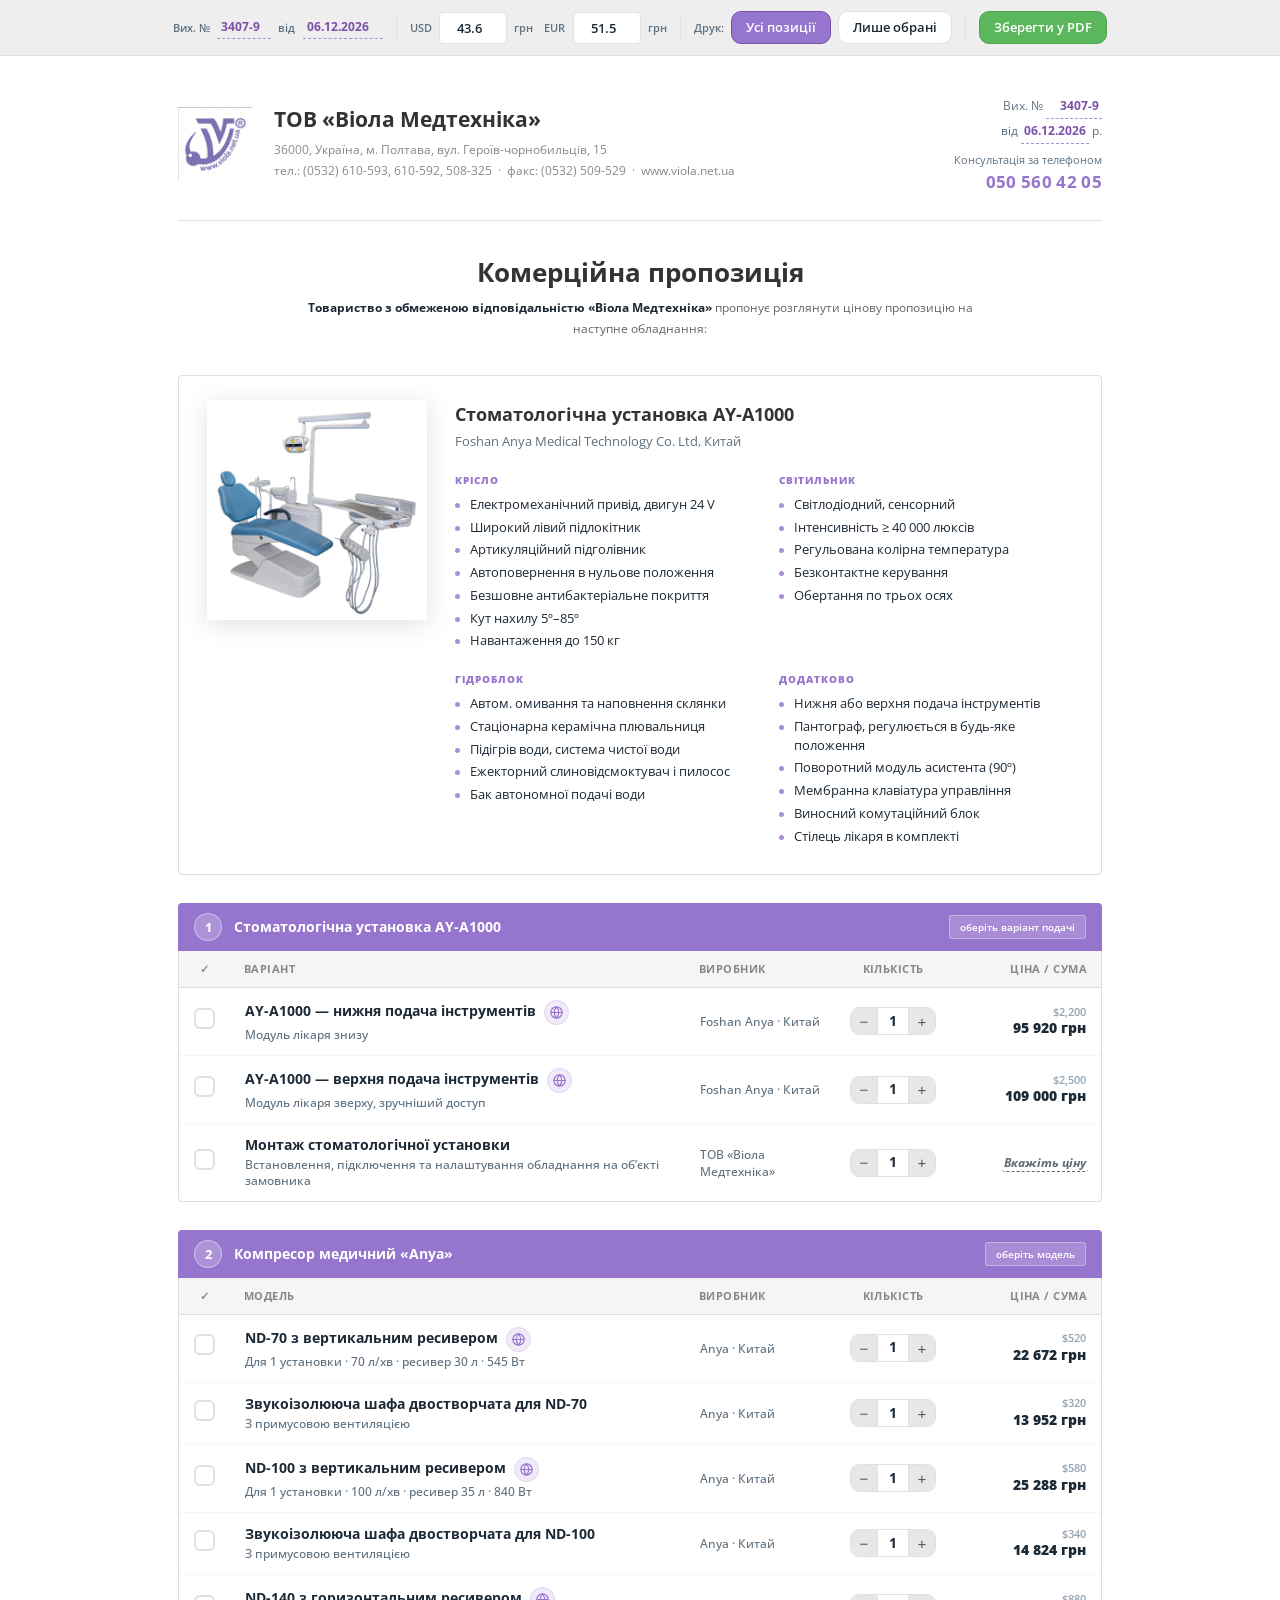
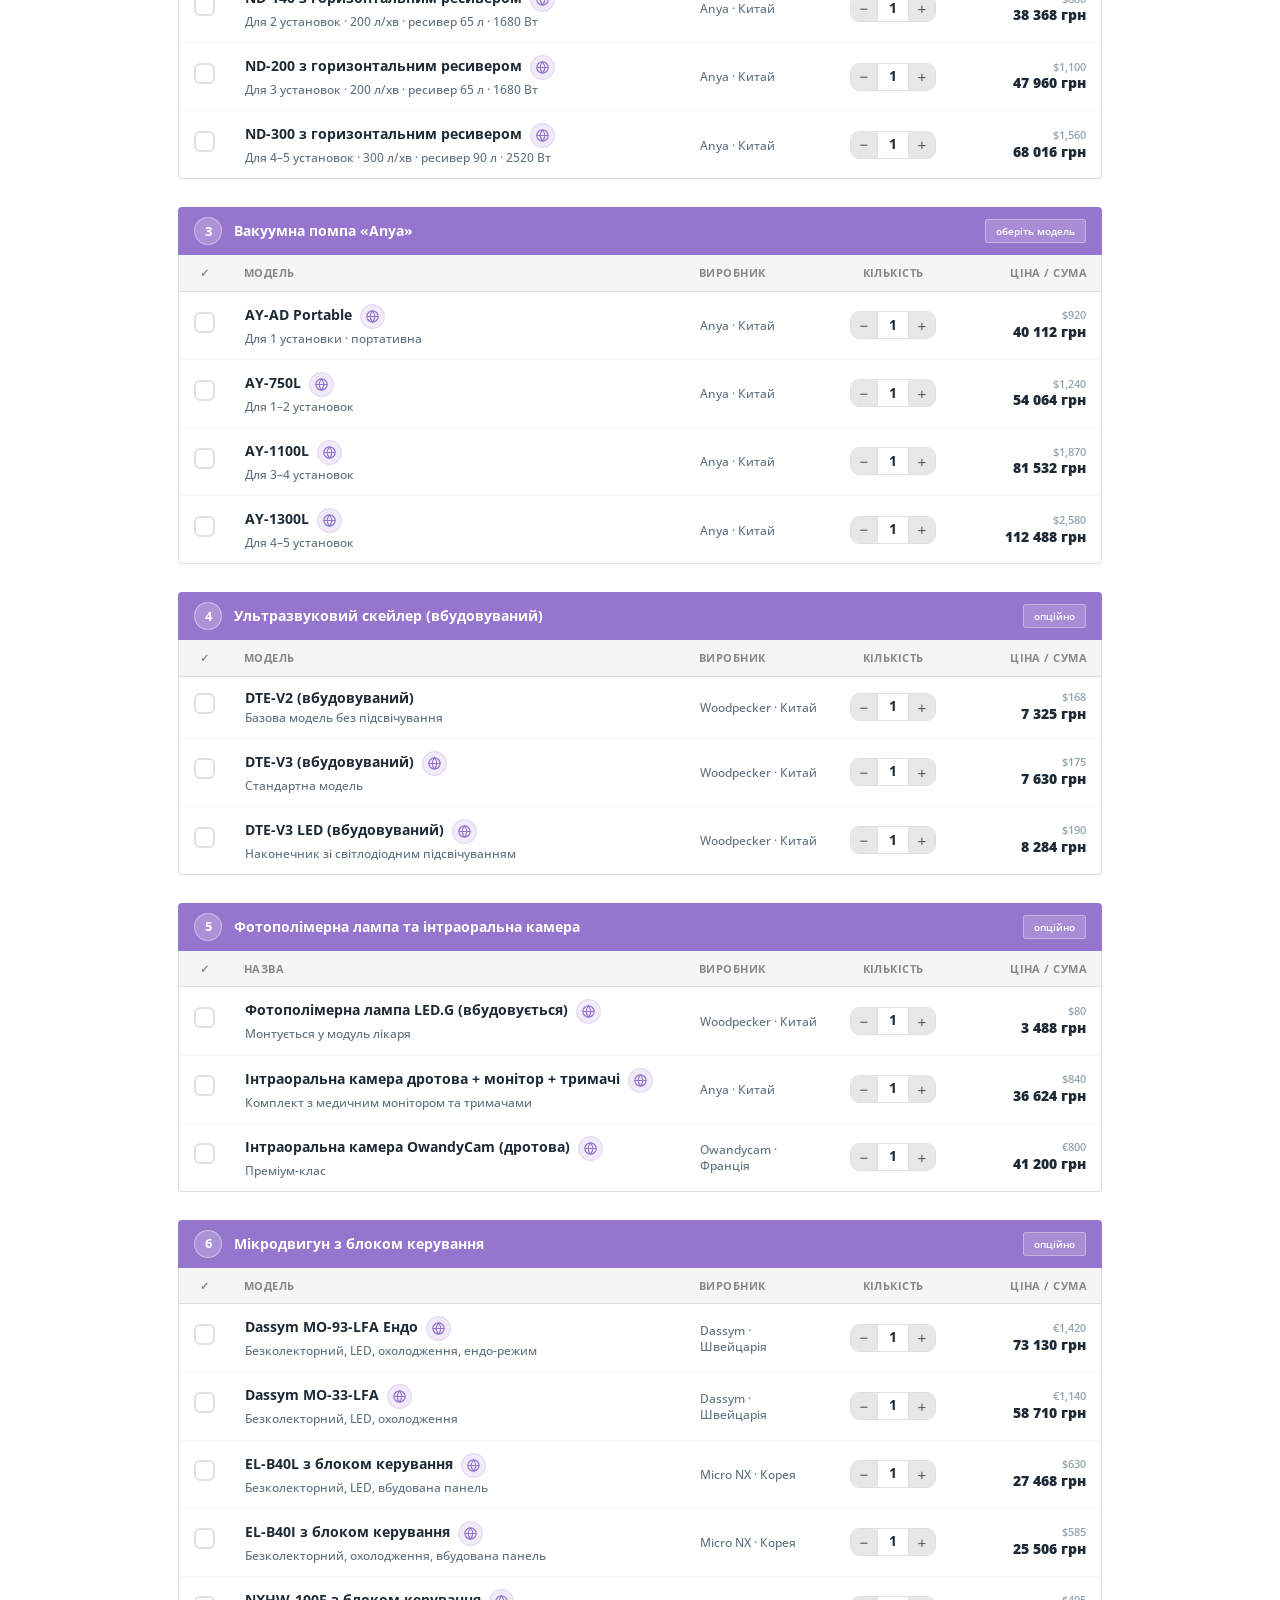
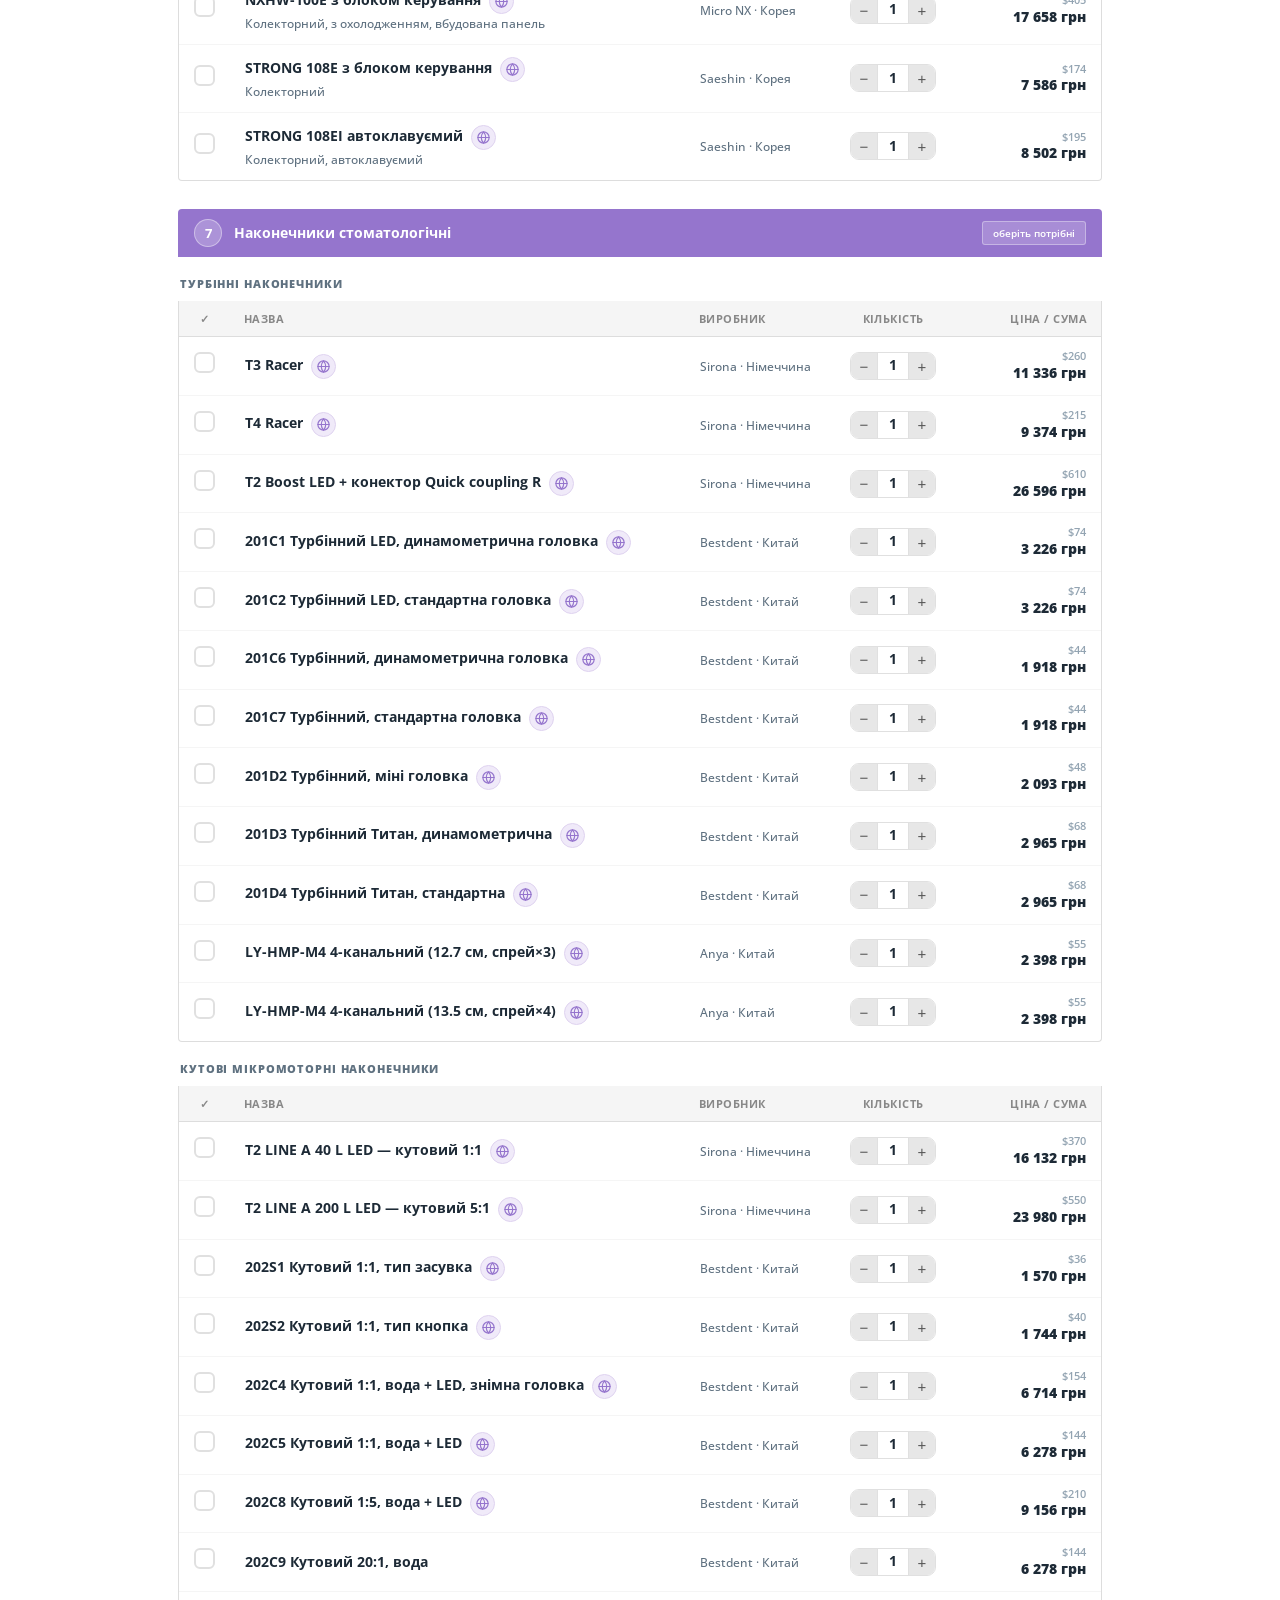
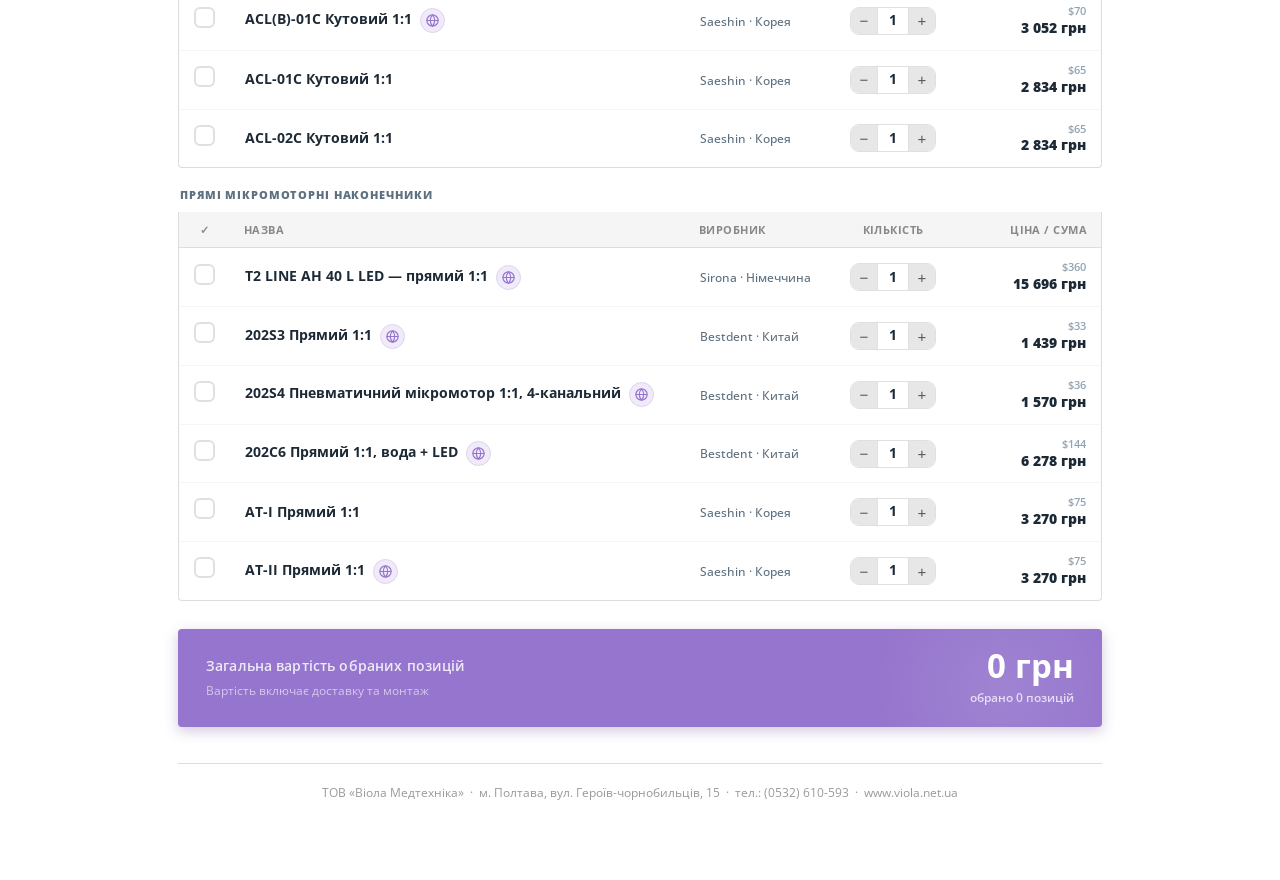
==== index.html @ 7f750d03 "Publish AY-A1000 configurator" ====
<!DOCTYPE html>
<html>
<head>
  <meta charset="utf-8">
  <title>Комерційна пропозиція — ТОВ «Віола Медтехніка»</title>
  <style>
    * { margin: 0; padding: 0; box-sizing: border-box; }
    body { background: #2f76b8; display: flex; align-items: center; justify-content: center; min-height: 100vh; font-family: -apple-system, BlinkMacSystemFont, sans-serif; }
    #__bundler_loading { position: fixed; bottom: 20px; right: 20px; font: 13px/1.4 -apple-system, BlinkMacSystemFont, sans-serif; color: #666; background: #fff; padding: 8px 14px; border-radius: 8px; box-shadow: 0 1px 4px rgba(0,0,0,0.12); z-index: 10000; }
    #__bundler_thumbnail { position: fixed; inset: 0; width: 100%; height: 100%; display: flex; align-items: center; justify-content: center; background: #2f76b8; z-index: 9999; }
    #__bundler_thumbnail svg { width: 100%; height: 100%; object-fit: contain; }
    #__bundler_placeholder { color: #999; font-size: 14px; }
  </style>
  <noscript>
    <style>#__bundler_loading { display: none; }</style>
    <div style="position:fixed;bottom:12px;left:12px;font:13px/1.4 -apple-system,BlinkMacSystemFont,sans-serif;color:#999;background:rgba(255,255,255,0.9);padding:6px 12px;border-radius:6px;box-shadow:0 1px 4px rgba(0,0,0,0.08);z-index:10000;">
      This page requires JavaScript to display.
    </div>
  </noscript>
</head>
<body>
  <div id="__bundler_thumbnail">
  <svg viewBox="0 0 1200 800" xmlns="http://www.w3.org/2000/svg">
    <rect width="1200" height="800" fill="#2f76b8"></rect>
    <path d="M600 250c-70 0-120 38-120 110 0 60 26 118 44 168 12 33 22 62 40 62 16 0 22-26 36-26s20 26 36 26c18 0 28-29 40-62 18-50 44-108 44-168 0-72-50-110-120-110z" fill="#ffffff"></path>
    <text x="600" y="650" font-family="Georgia, serif" font-size="84" font-weight="600" fill="#ffffff" text-anchor="middle">AY-A1000</text>
  </svg>
</div>
  <div id="__bundler_loading">Unpacking...</div>

  <script>
    
document.addEventListener('DOMContentLoaded', async function() {
  const loading = document.getElementById('__bundler_loading');
  function setStatus(msg) { if (loading) loading.textContent = msg; }

  // Error sink persists across replaceWith since it's on window, not the DOM.
  window.addEventListener('error', function(e) {
    var p = document.body || document.documentElement;
    var d = document.getElementById('__bundler_err') || p.appendChild(document.createElement('div'));
    d.id = '__bundler_err';
    d.style.cssText = 'position:fixed;bottom:12px;left:12px;right:12px;font:12px/1.4 ui-monospace,monospace;background:#2a1215;color:#ff8a80;padding:10px 14px;border-radius:8px;border:1px solid #5c2b2e;z-index:99999;white-space:pre-wrap;max-height:40vh;overflow:auto';
    d.textContent = (d.textContent ? d.textContent + String.fromCharCode(10) : '') +
      '[bundle] ' + (e.message || e.type) +
      (e.filename ? ' (' + e.filename.slice(0, 60) + ':' + e.lineno + ')' : '');
  }, true);

  try {
    const manifestEl = document.querySelector('script[type="__bundler/manifest"]');
    const templateEl = document.querySelector('script[type="__bundler/template"]');
    if (!manifestEl || !templateEl) {
      setStatus('Error: missing bundle data');
      console.error('[bundler] Missing script tags — manifestEl:', !!manifestEl, 'templateEl:', !!templateEl);
      return;
    }

    const manifest = JSON.parse(manifestEl.textContent);
    let template = JSON.parse(templateEl.textContent);

    const uuids = Object.keys(manifest);
    setStatus('Unpacking ' + uuids.length + ' assets...');

    const blobUrls = {};
    await Promise.all(uuids.map(async (uuid) => {
      const entry = manifest[uuid];
      try {
        const binaryStr = atob(entry.data);
        const bytes = new Uint8Array(binaryStr.length);
        for (let i = 0; i < binaryStr.length; i++) bytes[i] = binaryStr.charCodeAt(i);

        let finalBytes = bytes;
        if (entry.compressed) {
          if (typeof DecompressionStream !== 'undefined') {
            const ds = new DecompressionStream('gzip');
            const writer = ds.writable.getWriter();
            const reader = ds.readable.getReader();
            writer.write(bytes);
            writer.close();
            const chunks = [];
            let totalLen = 0;
            while (true) {
              const { done, value } = await reader.read();
              if (done) break;
              chunks.push(value);
              totalLen += value.length;
            }
            finalBytes = new Uint8Array(totalLen);
            let offset = 0;
            for (const chunk of chunks) { finalBytes.set(chunk, offset); offset += chunk.length; }
          } else {
            console.warn('DecompressionStream not available, asset ' + uuid + ' may not render');
          }
        }

        blobUrls[uuid] = URL.createObjectURL(new Blob([finalBytes], { type: entry.mime }));
      } catch (err) {
        console.error('Failed to decode asset ' + uuid + ':', err);
        blobUrls[uuid] = URL.createObjectURL(new Blob([], { type: entry.mime }));
      }
    }));

    const extResEl = document.querySelector('script[type="__bundler/ext_resources"]');
    const extResources = extResEl ? JSON.parse(extResEl.textContent) : [];
    const resourceMap = {};
    for (const entry of extResources) {
      if (blobUrls[entry.uuid]) resourceMap[entry.id] = blobUrls[entry.uuid];
    }

    setStatus('Rendering...');
    for (const uuid of uuids) template = template.split(uuid).join(blobUrls[uuid]);

    // Strip integrity + crossorigin — blob URLs from a file:// document inherit
    // a null origin, so crossorigin forces a CORS fetch that SRI then rejects.
    // The manifest bytes are ours; SRI protects against CDN compromise, not this.
    template = template.replace(/\s+integrity="[^"]*"/gi, '').replace(/\s+crossorigin="[^"]*"/gi, '');

    const resourceScript = '<script>window.__resources = ' +
      JSON.stringify(resourceMap).split('</' + 'script>').join('<\\/' + 'script>') +
      ';</' + 'script>';
    // Inject after <head> so the DOCTYPE stays first; prepending the script
    // would push the parser into quirks mode. DOMParser always emits a <head>
    // (synthesizing one if the source HTML omitted it) but may carry
    // attributes through, so match the full opening tag. slice() rather than
    // replace() keeps us clear of $-pattern substitution in resourceScript.
    const headOpen = template.match(/<head[^>]*>/i);
    if (headOpen) {
      const i = headOpen.index + headOpen[0].length;
      template = template.slice(0, i) + resourceScript + template.slice(i);
    }

    // Parse the template and swap the root element. Scripts inserted via
    // DOMParser/replaceWith are inert per spec — re-create each with
    // createElement so they execute, awaiting onload for src scripts to
    // preserve ordering (React before ReactDOM before Babel before text/babel).
    const doc = new DOMParser().parseFromString(template, 'text/html');
    document.documentElement.replaceWith(doc.documentElement);
    const dead = Array.from(document.scripts);
    for (const old of dead) {
      const s = document.createElement('script');
      for (const a of old.attributes) s.setAttribute(a.name, a.value);
      s.textContent = old.textContent;
      // text/babel scripts with a src: fetch and inline. transformScriptTags
      // does XHR against the src, but blob:null/ from a file:// origin is
      // silently dropped. Inlining makes it a plain inline babel script,
      // which transformScriptTags handles unconditionally.
      if ((s.type === 'text/babel' || s.type === 'text/jsx') && s.src) {
        const r = await fetch(s.src);
        s.textContent = await r.text();
        s.removeAttribute('src');
      }
      const p = s.src ? new Promise(function(r) { s.onload = s.onerror = r; }) : null;
      old.replaceWith(s);
      if (p) await p;
    }
    // Babel standalone auto-transforms type=text/babel on DOMContentLoaded,
    // which fired before we swapped the document. Trigger manually if present.
    if (window.Babel && typeof window.Babel.transformScriptTags === 'function') {
      window.Babel.transformScriptTags();
    }
  } catch (err) {
    setStatus('Error unpacking: ' + err.message);
    console.error('Bundle unpack error:', err);
  }
});

  </script>

  <script type="__bundler/manifest">
{"00634c20-6375-478e-a3e0-4750f6f9cf8b":{"mime":"font/woff2","compressed":false,"data":"[base64]/Rf1BfxRqZVQnrxRVWSJb6RLFnyu0elilmjeoSQCKnxsmwLaddUMjnksriSYuuPl06EAl7KfAiWQjCUETz0zNZ3EII94CDQtzkMfZ/[base64]/NWPMj6T2/Yas2EdlON5GkfdkeFwVGjta825H89NIenlLWAPAp5h1KDtRhCaAQWMsFKtEvOKpIhgLHlXPARokkgEGEOAkqxJRQpKYq4ezahIiLHP6hZpqMbV0pUF2vdvEimLEQ/iIUYLgYWs0VXGVlLTOPdaPmFfCC/XrtzqVo1ez7vz6+Kd2+7o11ZJ+4MreLbB5BKVGxobAq4jZYalZ5aX2CKJiwUuc9GNJyi4M8bGyKcdjSRrG4JohdF8buJfmQefbYYREnMFsOoiNliFDVxmRgL0XUmUMLqzW0A4gCQAhWGYCQpFNukwXhIkPMsbRI19ewtw8Cp2Wj/Ro5cM2OTAbJAvZ/L4opBXb9+UHscYuOKM/W8isgwN26Exexjizmfnlp9dE3hOSqdZ/F5QqbckIlPb+oKfXxd6hftJ7Sm/uyPYpONza84CRlMNk/uhOrLpyf53982++zRkXNu3g3VF8qFbx1+7fbHZ9DrB3VXWNSmhnT2vrwS1+1Z+kHGBaZIhnnvuLBTNDeA340D1DWu5/jEa9pVfl6+Jij+yo3EELNixXCLjr173Q5eDP7Y7/L4iQFHbjpaJLFoP4cCsYP6sAPL7gMHNg53yYjqxqTDrYqLDl5DzW/eTLjYxCvucprjI3yl2ykKowKUC2Ox2FJLFo6Fa1HBWLC2jMCIIBEmklkYhmkpmBhTm/LCvJAH5oGcMKcgFEP1xUdho8ANPa6RFD99/PN60fjj9eXy2Eex4B5MpmRapXidzFk1p4uLk3+hn6jAP9ovJcXPPwk8o/0ltizbdbnTprvx4PSxT0VZ3Xc772aN7RflgbXRYwc3hLNO+k878nxGwfuVM8m8Gs7WEoVGWLHwSpx4vNSHBCMNqJ4m15Kp/TfHHVkQd++eY7PGN4W5byTs+6Ft8Ozvb/D60btv37de8ER0mS3P/0sLW84qGjEVkwztPzz06eGUWwKLwPb0D/WFd3vltl2aP276KpM0JNz6AfnAnZ5ADlF2zVyZ2OkxHSMxWPMnSZLbbDR3F1UjPVqp4d68da13F1YZujdWw7271iecO2l9+/4p47Oztjck355/75wFOI+VdGDqbNGs+ISgxg3iB2jb2r+b0CWsNLHIM4sdv8SDSFBP/Oromz6FNCWw2iMTxV0R8QLyBTkpe0j5+pSSJOOTB5Mck/gh3IopuNQnhKj02t3FL80gGbEh89SZcwTxcYt5cZT/nMnB3uXfPy8BSpVMBuRx+ZhACGzDBmwHsJRAjhotOnzuj2wDz3ug2wOUAY2NgZln9/TK/enG/oE4rO1wxvGUFMAxsZ0qNjRC7hl9d17e7imbgDt6uJXhUobDg7v3RX/[base64]/L6G/[base64]/DQfsKKvxhScqaN6FuElAUtTKv2UYgOmQegsN/n7njHUju8wM4VTcm+Q8xfX9SFwjTzdVqu95UOWSIGOabH8OGBEba//8Yxl3GcPdP/dMBOoSX/0z5SZmBoLbaPs+9asaMpb36yknKaw6FqWZa6A5vDa02mhkOba1q6KtLV208xrkwmW5C4VD6n2fvRjADy2qDYYnNy+H10Fq0LMbNzS863gkO7iQ8eC48/Ny5m59tOcEso3u7Qg3yrqDL6eKXwJAuWnhylfbWrRObe66rzX59+XDtzusnL66dI/86ArmtLlzED860Ef3bFPV78OX/zFTA11fcBn2Vntb7qiGBSgLBHyuv/uEaqqoTgSpOyjlzh86me1Vriv7i9rLPLvtghWmSnblRbAsBJL/4dScSQTBxOivHMO5QvBBY0iheJvfwWLxLOGzYKZyM4zVc2Cll46zEpeUV4MqGEWZj22SdOxhGAjgs9AEnfT+RoiMfcDb0GS5NncKVxju4Nt/[base64]/TknRvNwYlCdbblWu3ze6owHdWluhE5tgQ6ej2SV65CijijoaRfSiH4Nqz1OpfEW+WeI/oU0ly60zkV9YzOQSYtZVEGYmrysTZAJkY4qZtIBD9/LYTIK7Nww3vMiYBwA="},"31a8d000-258e-490b-880c-275c3a9e48cc":{"mime":"font/woff2","compressed":false,"data":"d09GMgABAAAAADikABMAAAAAfJgAADg2AAEAAAAAAAAAAAAAAAAAAAAAAAAAAAAAGjsboGgcgW4/SFZBUoZvBmA/U1RBVIECAII0L2oRCArZJMg/C4JMADDRfgE2AiQDhRQEIAWHJgeMGwwHG5pxNeLtewLoDsB5U7pCjkQIGwehGVDQZP//GUnHGLJVAzA1s9/EJAk9ApTmGNV098Ke3QLGLIs56gmsIUhrA1ez+ZIJAme1RZzfF3ivu22ZDm4JRURDp+a7QTKJRPrRMNEt4nKxwOZkqQr0CFzQxB59Dg/8RpkEMrES3M2xMmIIW5C//TzwS/rJkmhd6I3OnLp4WsI6Y9IRkszy8N/cV/elXuWnIT3AoAkloAc+foREULNAxqxaJciYlrNdP8/nZn/uey/ZCSQ8MUYMYSmNYYsaEWNkXh4BKeJOHXT/FreNj5FSiskjUsqnftrhV0apw6d8PuNQhm64MTZFXDaGKkPjMoopsqYYA0KE8OL/N9c7LwNJ3h1ISspVstAfENsBk7VZpyscHr8QAMP0Ol54ZBgBD48/9b1PBsAAO4ojB2TgRxaSiWRbyLaVj1D8CFsnxA1w6+nGU0+njh/g+f/9vu0jz2TGG6WRRzRUWjrn/ZFGyCwiiyRaKVFT427LOQkSoEegYvLcQMA5U6HuPLcDeQR51gReXItl/n9Tf/Yprl/iTM2ClDgJt0SMNuLE9DDGqBubP7OJfb7T/x1rG/gOPIlqSKYTxLslT9S7UFCJJ/o6Kn/bHabD89v8P6ROQTAxYDOY06X2NQs3RDjG0AYDExXFxCoeYOVQWTkX5VpXzlX43Nv0bf7NRfv2fZESAOe6BdI8GqxQZvmVKIMbc6B5QAnc1NESDBLlyLX/ZLsHP4xCCAf/0M4XW1fd1P8G5IkO/nWz9LdsHAG7TDgHO4S1PILY4R+0BgBH0P9vzt52LggZ/Sg5atcp4ax1bEMKVfXmvce8eTwQDEheYEBi0eocIa2OR4j//yjsEYOUfwpJDnkEK382y+KHHLsUKodchdOH1K87u+j+dp2di8qlwdLN7tNNYHAIt5N4TwiGXFAEhVBYCMJPCD/4XieL339zteZkpVrGeiQkV0UlQk05rMR4jy9j6fMSwNldYalNnUXN0PnP42/Y7H3kcNupO+ZnuulFbYpIEJ+IhBCSYNR/[base64]/+WE6TPxmPs6tzNxq8sxmUTeVLnqrD7QjFpSDeeiwWe8rB6LW9yaAt5kdme4aGgY3uxBWx3RbTzdh4jvynhAFtO/sLxdaOPqLGJj6ELDk+21S/x9tWbhCiMbWggg/IV99QmMULut7TzjHW7+4p3J6OxQ2GXHXa/hNwuHPOaToxMftQtOa2sfbe2y7bZzPVbGY3V9a9gaaShnsP86xu2heeS+Od4uxeSxUGZhbdjrjatVL8bfZXdIV3gYfzELPLHHjdZjHTr/Ci7HcxtRaxaIZPiwN15+ktQYunzqecOYGtqyaINx9zTS17WZ/efebt6SDqLUw2jqY7EOsDuHeLyj/P6LVjcv2d6+bjd4w3H4jmhxQrm84Oyx1BNz9eyte/3Zv/Ue3/lPwGOgKVAbaA7UBIRAXaAh0BioD2giEHwYL9617LVWy7uTWCuN85YtAc2z3qa1mqK1qzRjg/eTqCPQzltc5+jza9Ubhp6uHoLGArqcdWe9Dwg61BHUGSQY0ayZwIQ6XCrvmQGCBq4UetWp1ws6desiqFEjTzTxBTo2RA2VGQZDBYTAu3XjvO5fY1CbJpTUMi/Src2TukGTO6hdk0YXtRiQLMUwutp2Gm8NaESHhKHdatQBElFfIOggQHDgNYD5Yj1aKQldmwJJegfhuRuaYcJMPxBw9Da9+uRBSwt0ChNBIeRJ2/EtBueMa9Cr6axj9Fwe3Ctf7rzlEBCqILchBqL55GGM3qdAu3wn3Rq5epWXVSMNvQGB1bX1F5d124/T+XK93T0OXvyTxQ/7FXzHBL0pW9t7waPjk1A4Gk9miqVy5ew5RcSwQkEgNjeb0Diask7e8inG/0tAgxrUog71aEAjmtCMFrSiDe3oQCe60I0e9KIP/[base64]/K4UYR2yerjCrl2ym7ELCF85ZP1/AIasLnsz+gsgk2oNsBkBqHNfsWA5HoD1sOMPQjkBgDlQiJaIttJGCIBAboH3Oiz2Q0E5XuI9IlbfSsR88gxOd3sil93KK5uHAVGUB3AUOoE2L3nQ4mcthgBQMarxc2C5NiNTnym5LT/fwpofRinE7IzKJWnKisXP5AtLs0P+JILvHvjuAP+9BcH6jr8YOAM8VQtwQLz3zbVCplVWWyPDcmsttMAfpHlHtHepxYiVQGue+XQoRiloJqnSvWeZldbJstGm3jb4H0sEccwF0QPOYx8rYl7cXTuf2uEDZbZiWNmcVOIEi0/ss0eej2hsgwAshgECEg+E1sI2wSU159IAhOis4EcHrJQVgiggzwphJLBOVoiigjwrxNGDfGkExERGOCTZIL8WAdDDn8XIAP4Fs0qw7LSAiAJxZHAWeAFIYM9OnNKAKbUKF62hlcBXVBnv1MvF/SKDScAMzMZrVhFpBJh0RQjXMB6qUkKKoAJsc0IqYRo0IiCvFqhCFL0CmGWRqghitcq7Qi8GAh9ZYwmTEnzjKpcSeXqtGgNGRvlUB4oodH9ppqhuAKBmNVKVjx4GtOc+SgFBvWwGo2LLgctQ+wb/U4pU0xYKKUkWWufGhA4TutjFStw0QS6jiMANUojJFFYI3MIG/[base64]/0Q5weu4wkoxfSLJap6bCEhPLlF83opGcWyooCGm2Tj6K+fpxcii6e3widcX+HyGheXfHVxOIqEhJZ4Ta5+jFDeRAO2LpFi+VHjplbH7uL70++HJnrUpDp+hD/tIZmfKopT6TsVKhvRG+xAFvoQE069jOZpfJpHxzHpUce4hDawOxHUPg+bDwthAJB0nr6GUHIi6RnNEoBWFMjSD6muwECdx6zYotkgp0LzdBqAZByNEj/x8so/VNmf7KojXqQGtJNbiOgPdc1orUGE7dTvh/BiIylWoQeKbU2fdsk3roWYQjbVtS7B8ZZGzn+h8xwhi9zPcnkfZsU01JIYDaUi6wOAwFyjOe+bnJ4XPTs53V/NSFwQO8A++Mq5nDjKcUpS0klE8k3yKtcawbRV+eFx25nLs4hOqJjeiO2+9TOvl4Io3cXapep//sBrQJm4hfWLK7PMyNWJkdC0InvPb5HU12naFUtKZJ9SPAvVBUNFXi12tnzPxEehg/4cNs1QW/Mzkb9ivAt/W3d2yW1n0cJNBmbrkoFmZ2JrmmGIpZdlOFrVC/Mh87uFpF00m8bqbzMgDSUlKttEu2l9SiV6UwbeZ4FQKALguhDT4s1z8pY8l8Nvu7IYyZRs/zI5ji8sVC8600vDwWux0L1pDVd6pPDOh3ocUJF4rRn6FBn/VjyCwuJJUfigfPkf9NxMbnUBB3GkvntFsmLpQV0dwnA5rhxhVRqVd+CMZk3AnY1wEmupUrpjifYf+rG1HLp1iHy9eq/t6JjOQZrtO7UZ0kHYqiHt1w87IeRlnHad1SoV0X5JmG6O/EvpvmpKHxW3Wurr2W9QW7pG2qUBJK30X6HWOaJq2btwyTPt1123Wb9jdFI6lHQSpI+1TS6FjrQF4Y1/kVe5RiQbBpJvEmmkLh5q66KLSy2w/VIgJX1+QkM9HIJifRFSdML0yroaG1lpdj8uhHAduYUpXSE4Wos9LI9ajNbD6RGxj71Af251xpO8k3Q6SEXPuEsRUS2bHKuCrKLSV9nX83z1xtWWemFNZ2RhLPEoZ4NrN/NHtXzYDn5dMR4t/6ca3+hrCUIkZan2QDRYpGthQg0jj+CQ4rrgGwrXJ27J8rgbm8iozrrlXG9ac0lsu/8y0/covyXeYw1H5dSiMVyhLVtstmb0LYgsduvMeyoLbn1Ie17dc7Ghm43r1Le9KzbtoT5dqK2w1ogP0pf6AE9ScYsKhYc/nEaj/W0nqvcWEu6uj0vdOU6unaNDpeN83XvmlHN7Khv/OTVrPMyetuKWCQThhK1GXGGGvxq+gk47SbG34aacf5kSKbRyvBxYjGuA1CDjUvOoMRIiXwv6yHbH/UO+PxFf+rAaprBDjnwcxn4yGibte/Aguz+YDrYTO/[base64]/5176voDE2vj46N5OLneV3RHesCusll083lZxH/xMe7p+Wh6+uMjI5vT0H3u84/Mo3R1T+FdPL60eLNuKulpsyrb8MX7uKf71jksuaqAmUVReCKlsFVSxqRBYvIUJxOiXfTDdB7/EPDrcl/6EqzBQZrJ2AD1LRbHwJbRg3yq+uFxSTGpmemgVEboG3I5SgU+1m2XAiHo28w/odUbF60S17uCoIuSt5tjsUdGVozbmKyJtzcrK48pZlgGuG9+4QoA7B+cssPPx7J/nzHWa0QAcIXyTCFOJjzj//THOc879Nl625dq1j7b+dvCc9kSOrY7+CVUaqbeIfSorS5GhaQ5jJ/WnvDuntF8XsElCnossPJwQIboniV5pTwEBrf19fO9hoyIOybLj30OnJRfC0hRJIY5JbPfdFtZpmbsMhD5BHHOeS07R+JPE1h9epskuaks4JGK6ePhSVFHe+K6EWnZkbGo9csV6Nzd7c0ZYYA0vLqCrVnAGAXSAyyRDESTDFuj9+ezL9Zwz1eeq+QHhbzF/puNaB5ihSfZGhcthAru8PmgnKU5nnnpad+YJMdV5/mKTqti0PIZi0fVi4FD3bIlF2lPNPCcV0ypvc9/awTin8AQnZ1grR1xFPe5/nvzAmKOnmWYfGMdwsBeUBgEP2sgzeS5AN6AnhGvPCGX3R5lNeZjZ1rTzeaVNx0ujnqPk6IVbglnxmWwbQbiFb/VCPfCg9S02i9eOJYrWFhX9AwutonUXuVTc+/veS5efsO/eaWWXG25VuBUGbPJp/qUrwgwKITCv++xUBzB2o8aO/4I3/cv8aktLug03xNYx51osv200y2deqaf+nvmPLSYmllSTcfACW/qy72F3Jnp0jwB1u7ut5367AKhG0tGzPTJO5XhlxGLrD5HPx8sk1Qck4c9bWiMWD1SCY3AJUpePuYu2H4jJqXGEvBb/CPGmgahdqHMlr27uFrObtmVEhlRsVCbuLAK4GiYbzwQaHNMqWIULMEUgAnRfRvp7xQfGAZwSAhzZIiyp1VADFljVVv/ULjRRk9ibNJsoEtTUQfYSQP2NQ/0i7xqX6OZiBrYo9uj+xKy+G9MHUF8iEgHCXMTHbkc9k/aPlUkGDilCNqTHjapiM2P27EweqUS9A00YSRO3SuBBUy605aEOjBesLWqGRhYUwrX9oTywKB/m3J2VPPv5FvdO84myqGeyxbsisIEmn+1JR4+oBOB+e0/b7W4Bas9oJvphd+oVwJUz2fgbJfoVB05fqoX9fH/sIRkvi3z+A6Tx3676Jmd+6aU2RJCMeTfEio6Jiiw3e0a3R/[base64]/uIx4hz7Ds+t2k1q010BqY5EAl8n3hyvp7no/yR/HcHUEjA6e2KgpNrvkWg+s3/aXbh1La4i11bv0reKoSHz0GDwmNtSjW4PozLcV6D7f/sEimuIep0pKhREWlJ3Cwgnf/PKTrKTeLCGv/LBDNiYE/UpvHcR5MwBrRO3oWI3i+lBf2wWZd1WUmbf81+PHdw/[base64]/F+/T0DDvo6EJ1Uku5H4R/Tg8tErhbExyNN/yiKeQltqw61WVYTMt1aeczxD4hJPOI6pClVUOci+bkwifCLitexg2N7wbpt80pn7pbYL8IvvjGUUjrtmKJ2ybDQXbx8ZulrdSWawBKHDV3rkKpJ8hlQHmBcF0SeHSaopd+X37wLcVcn3V3UQNeUXadvNu9cMPc1z5cECeguoCVMkJzYIsgqG6/04faPPms20c7CPsUjvL5MLjz8uwjp+jiNYz+kuPsGOo78NVRvhJKqSi8xx+DE1h8BZiqlDTaMqc/TSHYiYbv/9nLuyl9f2Ze/6+mYxDcZg2mJtGV6EWYhi8nSn2P6LzqJCKn6wy+j58DPUIrb9kPRNFdPwcjP30ePaFdhZ2CftIwbGYBVAzIRW6cS7uYdjOetWfv1qx/bFXVbrmKB6H+3ijIeMcnNvnply/aq5onPMlyOS+GhZ9XKioofzsaMi7fYmNjx4fl3NEhzNF592+AQZV4/q18NyxjFfquQfEBlDj8q3wPM0GXKG35b/yDfvf9Z+s7wfVCX0dJEXJd64MctQPOTtF/i46bfGC/5MxXLeZUkiFvrc9st+kdP+qQXQPCNaekiooOVmQ8LOyP+HapTiZ8mG5lVTHH9/uvwiW7Fll2cEYrOErTVO9o8/7uh5nSXtjyQVmKUr6n6ItreupRKT5JIJ81fjgS4OdCQ2+1vuGtx4yUurc1QwL7tU9QOvblhxpH7uo2evBfyZs6pivK1gZHS36+j+mk3Pj3pu7j/7lvnz5n+5HD+57gBQZ1ufj/k6Wpw8m2lO5164Y1PcK9tkVBwszGlgGA1yMhZyj0A/GnWaQ/TN8IwW5MevyvSlCmE/xwx/w1nMXePj78OeOcLEECKTIQ1i+DEJXPwfmJse/IFqOlDNfvc5jyTf/BE6hsViHTbmmrat+W7Ycis9ovLsgpUGxjIkkzJJnDQ8T1lskgS0pVvkBrFYfGJfY6n0zeWnCXzChQuqCoV791jk+obMJ6NIOfuzxa9x5+3ETz5TVtRysKQhySqyyzVGyhyVtGUm5YzmirMkoJMjHmRE/F9uUrgzhNsWlpddHmp5h4fjR2ySeiUmKCRZwoyMIVFn5qZirQwfmqovBbReCa3maLDonXLtgerJOldok9WlJRNlpQLfJjwW+vATVrNtzs8MbyalGXw22aF6ZROAyQb1O97v+E8rEfWKAdWQMDUiRSJNrD1/U9Y2M0AgjjFWfsPm276e+w5V8wy0PGSTLwL58qj0NULYMIrHo91XPYHD0Lie/MjFkiBMPaM7MnCXiSqYYC7JmdSUDxFpNnHjOE5y1i9uJBze2CaOvt7dHX2vLOWihIrAIAxpRJS/U6y5qoOZlCRInXA9s5Y0+kG1o6FOLRTG0XsAXVhhOhF7V/qaeSNXmBgQiwO+yUnnscJEueTEGpK/wkzbf67ujlRP++zRo+cAqIL1aqeP8tRrCXAEyQEciJ+k2oRj9IM0Sv5DK1CZpT6xuLxu7w5ljap2GCVEmxwuzYnlsUlAExtoUTAKLZSl8tT2V73wPhDeTfPS/Ob1Llm1fbf+esC2lazW92qD/c1U6+Z4Wgdrvq1Hqs6syTfZDe4zeMx7GmAUslu+f43nbAt7yjnhMSUjw9h0xYYLYZDbpZgKasrw8LJPqk5FSpgG1TX17HEfo0S6hDSy0iNaORvLWfiIGhi867tuVmVGNUyfopHlr9vVUFv2T1jmE/KqrkK3ASRVN3/ilKW8JrZvdm7paciHv2JkLM7Mt/ygbGvhJmrd2OCZaW1ABvY1dO459Y6V/KVewvm++XvQFPzDnmkUe44fFX+aZ7tHFCfLvt0weakE+xnlwU7T44g7nztSTf98u3hWBtEm6DWvdRoHeQFt9tWyAa3iHi6FLAR3ZGfIyfdfLvHWmz02pGZh7riH2tlz/[base64]/ZPHmX3W7Zu6PBwYblkTFR2KG2JjXgTJpOF7LzDo/zqeGdXAmjOFjg9GxtAY+wFY0H38AMM6zE30m+gOvdgBhv8Ru8uPeyZYJNawDuHqX5vSfz0VDZRwaRXW/DvH+MYQehHUu8bh/[base64]/KsacPLK+nX/IB2A3yTJy4IOePxXc2R3V581U9PFH9NTRnTa9X6bIy1EFG6Zocu0QivpLt5RA95FZVk2rc5tfQHoO4POGD1tvdW7h7O1OZvbo5S3uuJ1ukZtM6yWPrTPlCnFpgHnCrakqXtkySoZU+RlzbW35gqlRXKx4RlYpLTPbCBbScX7BQCvpMfhsoI0ew7oFOE/gH6LbE8jL4enllr6pMK80gmKgptEFl/5tAAAIQQGz3f4DYAbDaIjtUaffIcX4gHpKiKLRCOCU8Ekh0FY1hyzR7Ndc1HDaIz8bX1Njxf+G9BE6EENtqKeIfxBhHx9led7dOzfkT5x7nIecFZ4LL4+q5xvr19Wfq5VwH93eejBfL0/[base64]/eubnP3x902WbnsT7LbwYLgdT2ber4KrgtuLC7O9uAOCkRAHSwBCMLn/I1euzMLEd4pcW0NiD5tRs9C7rSWnO33d7zg8PU7Y5boAyLvdzo23OncuBKEnSsdMu4L3O68y4ZlRqWi8fB+UusHUsyBY2PihSsdOyVRdy77Nikekwg8Qy7K1Ts2et5hKhcz2K36piiElu6yVwT7n/wKIwJCo5i4+EXQhhXrFQasbyd61t5xs88zxg3UaoKtKYQLo2HaJQ901JK0Mvvy87ZyWh+IVw2E3TCqWzCLEc5aoNOu2Pro3ag+qOKilHIq8XU5+tHztZu792BzSfh8QBAMLlU46yXkBv4QZn0kP/ayjRf7XtlkSoZtDRdh68otsISGYwm0isFgoQzY7d9SMAlckllqEAIKVdjROJ1lPpn7JAjnxtU/[base64]/8C483Gg9+AiE7CHM+lgkqp0juaStdIQjBgogURV9tGC2L2x3/DIxmGbaYDZo3zwQ7Y1mjMii9kVVeTLE9/pF180LjQ2kBnbO7PNOsV3n08zgx6e+QO71Dxiag9P60CCS5i1tFB5nDT1p54a/R6QuabMCU2SFCavW9iJlEZVfbHGEZRmQ8pyXpHgGueWbNnIKMsCiIjvmXwKKJ624bNHamAoOszjfeJt6+fcfzp4+U/250VPKjb7zO+bfPozwPb5gsnQSTgfnI9c9PXfJtBFwmZd0c7h+G3ZpAagIN+tPtMDU3DHqy4Dre53+UtsCQMgQRvFBdv2NppL3VMrTXZEPQVGZFui0Urjyl+7W93QpyemCenyIwZ+03qijzB5kT/XpTtUBCRLjqQ8RoTNiKMOdl29/aCz9Rcu9XGr7vKqqlbLkRVLaqoKRLObt1gPsLMWIK/ZOSJTh0fOSQ/9Bu7W4XN3WQYwxRIRSSLiteEvZBVgBA1s/aIzX/bnuu6//fK6+9tvfZOHrRTC7Q3hlqyYyYBqmpbfj/5g8+OjrlHZLweFM56+sM2sDL5zbcfeyvyS4PPj9LYM66lKtErEpGrtVC9v2KV8GNG9Hr62DOz/T9ExGPCNel+L3SK+8rpwUrzKVRZHmmJ6tL107l6UuaWMeD6SVBAeuRb0Mx9V17x7ZSRsiy8TD9tX0vWxzl+QSuHuR/T7YnnD1b18Fvq/CZ73SmO2JJNAxR58fFRoVa+Q9pQfb9D1/baivt9u3S9ntDZdOGaqSMsEztPqllBw8luLTr/fZc/vnri2phA9kjfj0IMdLPDBwks5BA+/FI3v+QVk1T52VshIFVbVtLobwb5bAGc60j51mwai4vLYfucU+LKc9GBqKDja+IFLsvUaGqKic4M/lbL+cuSQpXyFFGTy8HUntHKtoeUorArQXhcwXnSm4SOLnFSCpcmRN/gql12ZZ9C82FuahbOvtjhjs4+P+6vm+9r6sGB1KPIVfcMv/Pw3OBxFlEzMmd6S7hG5RBpZQYWFyGOW97ea0mHpauwy+RPJwK96kPFhVDNS0sJA+QhahP/TKFxAo3ZR8LBHIUxzQPGMlCwp6Lxi1YqW8vCyNkwjZOpH6cKMcIXdA4vo7n8s1bLUh/6Chx0AHUZKIvNpx1sqgqE8LGK+stGjTZpHZxQTrE8MLR7HRAi9bUldMM3pUjd3tmciJf9995uYQu4M3Zt9eYXKi1rvy7fImt26eUSqfp0tcE5Hnuad1w3U5Q7ocBa972WshF9tw/55mGc7QxiIEA1C7Zn6RwD7IsQ72vQjjNsDv2DM9iFCKhyoyWrt8b6dO0XAdvXz08hn0+3FAsuhDGUcWt4KFNrx2gp1mfdMMgRMs6y/WQ4lW+hKzju0ofQHxkH03JSCDoriF8tzZJJA9zNG9LBWP6nanl0Nk82dEaBIWJIW73vhw/L4V2MLshwI0e80qxe8BPWBnK8WNjIyeXGHDqv6pX39qafr+eqdzgiEQ6+3+X9ogEeIt8vg1Oaaep52rnsGqBmYJd19rvOpkUhCgrOVgt2Kor7tit0skKvnTp1ZJ0Q9Jtdersu88HLHCslQIa/p8pFh7fGmO5tlMhReMY6T/SSaYfwchd1gKURMrD0QceuC1l9WsAZfbUZgfKEM2BLPzbgN9Ay4KRpOTfUaSyIICSQvi861G/[base64]/JJWhJr8+EH07N8epRrVPzlwqxDCSvcTi9YMgzlo0e25AeFrwjrKYz2bP0DjjnzQUB23twAiAtF/iMtXV1GAECai6IwEeW8QMmOkeJ1wOk0/W/CzBS/cAJUsdS3VXzHuniNvCgxnB6JrV2bFI+AJTtOwiGP1KHd1PHhDOlyZChSNPuhUjWSsiLHESN0/ytc+NC+KzPIbiDtacW5XLagxECQcGFj2t98/e2Npsa/nWfH+navIH4ZIs6igWcUOCvfAU2/6iFkMC5Sy3lzBBa1+ukJa1PQk1cej+RJ8EPaoa+BiAupN9sLbjFNdE21ZqAzq66B99bhXFKi3rhgTDzXQnEnrV1iLp7vostyyOTGDQrB+W26AiBoySTHk2Rwn1TsPdWiw2Zb7iP5r4BSZm4RaYro45wacFqvFzgY193k6e/r7x0eG/eMbN588CYVgB4DAAV4VXgoD8HmIgUtFEaUtlm3+EMRO5c+x7+Puejh8z74MvKW8CzXIqunM4br/[base64]/+cKv9af/EsGAyDpvHozl3W1btzDfuFvyLly/fEJv7T4esAvmKYiUREqGDLYNNNJqbFkF3AMJJa35y0dmShi4OtDSD6QvNf4t7oKn0cuAICqYU28rDAqAXQABv0O3xTI5uzaMPrRB6FwHZJF0UtQOwemjpROCByBEfUtPCssbTXdIyrSchAwgEimIuGlDbc2KzibAzpRrVsdFO0UbVIxfn/YJCkYwomwz1mWdjwwKJ4rTho0yYENpu/Th255vGb5rgdXIQnkFTq0nSyO/8Lua8hUIoGLJ9Fc8dKU9RKOaCyO/zvkQ64bkwydocz8gjc1/Mpk5IC2IYq1IJj3uczxshJP3GQhze+ILzJEj8GcM2HYhV7ujo1f/Kr5KXtUACCJAmXsQyBOtypOTlRH6d98SSMdeIV7TZrpGH5g+7QRFPBl8f+Nb7YpTEHas9kHJbGSZ9I/92POybmgwaVhi/PCCkEvFyI0ZieMDA8BHG6QXBe+JOo1mCabiEj4Ox1YZYP2M44fqadi3whC0BiHq9ML0UjN6cG/XDV70jowR4Xa6aKRNfN7nO/J7R/u+FGtoyCXJmrjJaIOr4PyUbJJLkUyhQhemWyYsxSqBLYnTEG5FUiMpckbEtUP/e2Lh+1mYZRu7LmrtdBM4g//5ES+BGTFfrHbtid6QL8LalxEhihRxOFET6fpEeRYYrrRBCYGVvcLczg6VhtukGwxzZLIgKsQoGvvu05IuQqDpX560Tqmy+qcNRzvRLNDJGLtMs0S/OOMjR9XtgmdUrBq79vanxp5cK/UYDBAnKqaSKDKRu5HYbvnXno7eMdKD7OYyLmYVh2KyYcOj/NwJ95ixyX9UHwx9Mns4rZj2N5DAMWiUhJ2x1SLBT849/UIBB7XXxTAOjYolabRZpTlVrt4QuIU6bqYLiKc44Wmfei0vQgbnkNzTU1lzqevHaVwo7H/n0qos5k5kuNtHr8wj1eEdaG0laU08jzxbjM3R7uYUSeyYDCwb14MX0fVFGPururKeDVtIg4H5hNCjWcyk7OMbgr8dHvVa6hyxh1SV9l0zmcZCtxz3ZHaixBa+mUTTiE/JLgWHkrh9fwpdzvEYmt/Q08eKBU2cw6oIPO8rKM3a5TltGcGXlvUkbk+70SFoK3nXin7p2QvM5PQ5XKEjO9BtWOhw2Y448JHbFun8rWj5XIXETLAasW2NXFuOSmDmRv/zJY/LyEt/Jlak7R3qcpdYgFvjDLS23XFx2aMA97p0C07/HhtokOe/Ip/flAT1sftrn87M+IwF6eaX/V0WrH4JVjSRTBHZOZ6ssuzGCHpmD1i1qaJUXlxqWG6Sd4nsmh2mKgh8jIri+W79Z/bHzFtOSUxtHz5R74OdzlLnW8yYgqI3H7Lnvgt/6/KHY76/Gp7hCIRm5UB4qIrjWOQVkc14tm657L168ag+O5AYLoffn6fKTzO4rhmgeTFP6YcOW/K58DlElsp5w9T13POhI6bNyCAjp6ekel5C+unEjZxfNKuAALBQFBZEWVFRVQHARIMDJbkNP1foYnthqfWs5TuKYUEfxsHYYCnJ1kcuj7hOudjhWD24TdTYNKlVDOba3isBx/iGlQopGSUpKp512liEM2ZAYnCjZwXPDKBV6phXBQCsMtMGHhA+IobB0O873uAqfU3DzylKhHmv/iEokzSW0EbC/WycvKuJ/pwU+HzkuHltSlc3lpNmUfmm14i/vzD9yYIbxoP4dVyuk5F7uB2dTXEu+mxkDsmIxNjkkEg3JCXG4SuyP7J2oDJYGXVwUhYUmBk4y4ItrssM2CDE93f5xwXbdEFMANR8vpCPgF84nBeRUth0Anfvb+xk2aGhxuSgUE5TBUaJCAoW+bceZI1C8g9luGMHmr+8ZuczYJNKwLXFsLz/4XR85sMDh87jIZ779+Ecaeiw48BMhjs9ytWAuTFBQyIAp9HhCifRP4/QLUw5T077Xxarx1f8ucKE+uybbZQ8e0O0jSwcFdukCAzXGql6tJun/fofjv9q2on8ri+R3Spiruy7m+eGs8F8KdOnBQueCcbqOU8q1P6gtlsa64HR38Z0eQGW1zjCqEfApdqBAj+x2U6FV8O+l7frmw5saU8vmCQVucoAsZGOyZJLBJy96BqB4igrcr6K5r7cmPFJmCW6d1wgg6tU1tRLhvO/fcwgKPC0kQSC/GObzjYyofB3gNyDAn+sqefY2RT3Dlg3lSTeuoohSUzVCihV22dbZmesyeK2ts9uvPBkbeetj/cw1AlmunJLuiHbWr1eOOkL43bd2KXP7wS/37nRaBZ0ve3tm7wq7tuebJ/TvZE2wpQcdDv05jWfkzQ1j8F/qXf8+xtIJAdkGl8HthlJ7x0fY+ihpX+b4grNdtFprxiQXnCU09mDARR5xRIFPzWMWo5f3p1aQQ0JZxFZ7x+Mp8mOOvQt73SGZwSBVZnBGZwiacCvNsOWd18RGBRRLisIilXxo/G2fs4fKdsRXKCOtRhpplGy/ERQZRXgpLsoabVdYVkUax4LDW3JeL2X8lok7KrOlQVF8OTCKfUwNOpim+Qmb9oqPStKZEpVRJXZD1iLyvLiKso+gryFLJC/Za5IwEJG8RRj4vn0Lzk+gqUQ2LOLyuRzkuy1oWojIhPlpTgudsjmZ0Ofu6AwckthRqKZoQXf7ldoKZP76YEgVvWgJ2BhOnioHIfoN3N4KLMbEqzm23qX6Ilg6Sjm/djJNeK7tRN78TuSzadGt2z0oPKrIoIg8F6tige5Gpmn9LHds+IEdnY8wxerABV4IHsZ9QFt39nnIsp4e2FO+j7hWQlR/jQ0TMYLg2MQ7Smfuy9urMhgdNEp3N00jItL2vhIcfKZIzI6DqSo+PamFir9ui8muL4vn/eY1wuHy5fe6TpYbwcG93OZI2i7hJT96h/Co+PSNjQ3nPGwsMd3WnAJoaLkqpq2Nin8xTZV98d97+Tp0MMTbcVYsmo+M/veemYDTzEzikkBhsRssL/iZGvKnvV1YdmUo43XOwNeUIvCCL4Wpm6dwflQrvtzpuP4DZZKz2s1C8cVqxZ9/X1tbjG/dsV1iOOw0XOd/2qovknuRD1KIMh+0tSWlXZVNeaQc0ixYbquewbyK5JuQ1RIhqu2FqoqZcGGn8T3uG1BYiGpp5WfP1di7BjAM2WTNzTBWxQRT2Wdf/tDlJUcrKhsk32YNGf5bdTVTUnv1XohLlUuDRFFRViOutOQETdVBcKK+OwL141J1IKmvsP33F2zt5JBzKHW4yYo7HFmTx1dF/Llk+X2SpGSoxuVhrOeSuFiKTbJSctT9RmVQ120U4MiKvxcSxhEXPpFHuzDuH1pZCh91wEO60rEcODCrOP3cTA6WFGnAF5s3XFSOAQFpFQ6TGkOy78ml1h4fIxnouOenuVVtr/pRtHAKaD58SPtVOvjuvamtftN++kxEi6KZB9/SpJkMxyI+c0FeaokOZuHx9tF3zWdL4w4yO863qZ2EgcFyVZw+GblLM/aqCr42csN0W3uffcbQ+TzQjSw7Y2yudp5aTb5+/A1tnAjBcHZ7WcSIJpyd179vavnp16kQ552SU+e5G+JFtjgGEI6zEXcJP1gfqb4pNHqgEiQBBNphtdRf6i99qvoE6tMgLoCEXR4KVjpQt/z37ju7RF1ICI217H+02nAfZsrjicNY3JchKUQfUxtwc/GJ/byt/U4Im8Lociwat/p7dQAMwnHeZsLC+pXs+9IXpruqO2kWRlnkuOotDCWYu58+TZkx1zZ6bdLmtBhH8yOsc7nAZFCEoyzOldUW9Hv2H/L52piwkJAJK3SO0zNYbGxQUArlVCJVOB8yVCtKSopTKsZH+Xwu3E9tv3iQ990mb1cg/v9/nBA9TF2sAnFi87nM6NH/p9gpEeRk5MIIraFFF40mPpRt/A4j8Kf+R5I0N1vxMMtUKyaU/rmg8e/RP1l/50mLc7iWglrOs7VR8dceLtG6Wp4U4cWZQo7/oUzIoN4nQXFxQun+z/79kkDz9hGWE+R0CekddAWAW7nNizw/bKstecPHeZ3QBX59qbdBF/jzYs37/1NVN8FTflYnB3rAABAA/2yfNp3VkIT7AMF66B/1llvZRl2av1Ne8xlyu2FwV3V9VKqZsT0uh0BuVt4XeTwW3LYHyvgZy1Qjs4Ceb7A6E10FwgICxBdpax9Kg/IeLWUWhSxkgmDn5pdJyDKGgcjk31EgqJSitNpMBBMl/[base64]/RwuIYiKW8JAgv4UDvqwtARbHFDErp3rFbpKQBeSX4BZ1BEF0og6Quh1UbOBkhgcqoLcUo8Pdk3INDWDyllMUajUNCWzZoTaqFkqeo3kImz43MOvQsXBvp/IJFNHd62Ucpl9ORkLMkdWN33eo3j4CewQ3Od8vB48/CTzGE+dYdTZwvsSyiFj1TCKmaJhRfM3W1aP3kmJ8vNTcybM2cNMOMUy1+lkecx40uEnrWN0GmxIh5cPAZERRTRT4jI9nUn3LG/ZcJ7XZDePWt7IzbXtl7mFwmgtZzb6XvbAPffNEvcBjgpKEa53iIjDRJfyRhJJbVovGzNYILvUT8LMWP6A+OEuETekCKHEeSy4z5PjSlpv0/yvCW87gU+7rvtN6D+E+pQxv+v+I033j6H2fGjKtPkMhi/v7zjNEjXW+Y8dXNw8vALWbNqKWklWVE03TMt2XBCCERTDCZLi8QVCkVgilckVSpVao9XpaYblDEaT2WK12R1Ol9vj9flJZArVCgMjEzMLKxs7BycXNw8vH7+AVWvWbdi0ZduOXXv2HTgUdOTYiZCwiKiYuISklLSMrJy8gqKSsopTZ86j03yP4knBz1/mqHBUG3r7Gb7PfOIHJVQQXALm4EHLGmBRPAGVjQarqmHSpg3ZUGcxKgg21mwSJRiBk8Zk2UxqwASPMVt3q8hKcIKkjS0HFr9M+nr/M+yf/lxauaq9L7IEFQSXYHOwUCwAA54AMoOHlaKZ1bsYsqHOUlQQbKy1DxkEI3DSmCybSQ2YxmPM1t0qshKcIGljy4HThg+TP+GilShVrkKlGB1bPSnVaonTU1ahXKUaan7bqjd6f69JbxQesz3/YiL/89fH4TMAAA=="},"b947be65-9a32-467b-b7c1-72f733136459":{"mime":"font/woff2","compressed":false,"data":"d09GMgABAAAAACTkABMAAAAAT9wAACR5AAEAAAAAAAAAAAAAAAAAAAAAAAAAAAAAGjkbligcLj9IVkFShGEGYD9TVEFUgQIAgVgvahEICrVArAwLgWAAMLJoATYCJAODOgQgBYcmB4cIDAcb+EhVI3JwHgDF9HdnRlGeSQNS/P8xgcoYdj2mQ+GiUIRDlGDBdWIotBCdEmEAet4l5UmwfZ21XLS1/zX+Xdm7Rs2mdMVQGLQqBfdgo7cEED8fzQyY5mh+uss37eGCreVuG/D9lXfEsSMkmeXhc7+vzk3yqWkWCNy65deLWH5ZASmgpFEvo2I2gsihnRrV1fHh+Tn9c5/ECZYiGWNBRykNFvDSl0cI8pEAIcioIVbHmhokj9qsMrPKrHVmzlZ+x2q/o50xatRpR8X4jOYNz2/z/4gZX993rc2qeds1co1Mr8oYNirDQsTeKLEQ8dpMjGsOMYoxXKC9Kh9rVs5FFNR00vI0IWkmJqSCdRVWXwBARGPp7N0jURAKQEFbGSPidY0oIrjZiJ2Plli1E3qWumHwFCh/oe3e3rvk/3R7fA+C5SVAaqK39zpjFRWkuibXYVO73cf6zIeaJCAVwcU2EZ9oCgtVxNvD/uAR/1lOG5wX8uSDCqF8cN50tjS4+eLf29Ta/yTLwDrkPaqcFNUhF+21N/33/19r7X7tRWDFlteghBXcXdszisLyRlKY2wMASbZmZJo4fEDUAXWIbaq7orsy7RVduvKqq4B4/t+b7p9rG49hZvOHWWEWUgxZatJ0lkugP8dRoBnQNabfB7C8ljsdTnm4Elw3uCKWlLvf6qUEaFTN90AAB59f8gXIAQE890Zv/58jNxQRICDAwBMIwBwiJaNN5nwrrG9Y3roA1rfMa18EawzA/tLO/PrWRTAAhDwmAwoykI+UkvXCF5iTyaPgx5dUT5qFe5PmwvanbwMp9AdyHcAF93676PtIasV+BLRTCUKWNmz9CW9ZsMXR8/6umFnDBlvvCWwo7sfPRk82y2D8JY2e0qtlbjfATI0M6F8HpZzG0Bz3ezCHEJ3hBZ3GiHK3PLH2hHZ0ijbL/uRpy3GmDQazkYpuWcKUAYtm1Bx9jRDnKFYlorU/XtViZxo2a5Dx2GQmyFHSCTciHSsP0UkM6f2pYTqWFV40jUQCr5n+MiwjD1Tzc6+NZz4R4+15fl3haa5uwOIV0bUfSZ1j7AmYiky8mZmj/gRdy+mXOudk3jG6nNVKXN5fAPz1LO4O5g+D+Edw9v3g24mqzhU7oUEyo+X2/ZoVyhb1N4NDu+c0GHmn88ByFd5ct//VzaeCoQJdgarAUgEPwFSBuQJjBVIJcV1OMRYDDDp3BKMYTVaYCliZBFgSFIBYCLFC8rgRfmGjaC5Br5lHOIWECGjCroMWCy6F4LfBDr5ycLMAGTzWgmv6XHu0gwJHFGk3MVp9e2oGq9Fq5BbB7cLu90jSgTAPhD865LXByl2gtdUGcHGPWklO4D4gNYw9LR9/P0B8YrYwGUBuAgD2LN3/z4GChgFGmGCGBVbYYIcDTrjghgcvPvwECBIiTIQoMeIkSJIiTYYsOfIUKFKiTIUqNeo0aNKiTYcuPfoMGDJizIQpM+YsWLJizcaWbTt27dl34NCRYydOnTl34dITTz3z3AsvvfLaG2+9894HH33y2RdfffPdDz/98tsfV67duHUX4D/gcB8EwKN6+i847fHLH06x43WoBLAOOeOQLiw0NHKJIA50UnxyRwmaVF9C9cBfKl//[base64]/[base64]/mfzL/VxB/8jv6jj6jxpe0bYOxqGU6X/Fec3/ngjmn+nOmRG3+8DhvatSEOJSwosOH6OBhOnCQHzogndrQSckImzgUpaLU18jlMfuBr6onwwgothKQy8+cV7CxR7V/Q5sBRJsbusRFBW16TXfzyvrK5ZJo4d79vn17+HN+Y3DoPbYmBd3YOomXVn2GBH3gujYHkte5B2h/Mbj+IV1KAcMtz/Jz7KTdcjk2s8nqX+fA6l291x5PyCJUVO4cXpf8MErYMh+upsfoBodSLi+kAnj+nIfHDFOJ7I7O/JgdHbKucDKZeeQaFfe81iZ2dKZHHAZbhJIpV+ZkOE0qQRQ9caAzINLWr4dcJBAgy6XKIMaWRcSSYdmiTD63F5uSpyj+KJYZNjZXNXEbkC1m9I7lY7Tn7PCrL0d+iOPI9Dqgs3P0sfqong+8o+7UPwWSL/[base64]/z3ZfI47/J0HIQHMTH2yYjBrdmXEYVbEYjELdP2UJxTQIezm4/U4uYDrN0UStK+7k88yYGWTOUkpRMeEMBSfysxwpQYdTq6U1YXFyeP+BlQ3Ez8DGKFm0eIufEzFdard61xcnr+hEAXdaAeIDY3HWjNUyWEe4hWdp87nLu4W7W/42PQUWqH39y88NlEcRWp6lPg8b0Fe4ryAu2y8kPH3duhWxcGvge/FxgAt7rhD6DADS9A88rA7N30nu5j/ti3xuEdM4b37p1FTwj3S3V+smVS3wifctRRh7tL7dIyccoI6BrBLcgkmQkYW3Rj8UjZ3uG7wCnxhiG7Omj4iyx32sRE7oovncPDnzrNrTW+Ye37JvOY1MpmsC3eXZxRIk9cEHDCog+tQzYqz5dUlo/TAs3ptf+K9hYDA6MT5oilCjgB3d0ecDtsYUlh/f3W6ynKMe4wl5IwXpOUqcqJSqChLHoMRX54p/1O5KIJiAJK4IZYvb913GGD8wrvEtALMfXS/Yt4G+FagW9ZpqsktEBrOHvkTHxmYNFKmm3HIWc0Mj8Dhx/[base64]/BvlvOjwlZoE0ozSyNVaieLFf7bDG6X4ZPzejbYn36in+aS0e3d32XDJ87Yh2cou586u4iHBs2XD0m6U/AmJX7y66kdW9dxnEma37rLO2tFpb9zX6B/fEdc4x7ilvqP+m0OLtqz81JLE2+b7Nr5jrXy59q1zB36SQhf+jyHP05ITya2tKQh7MShg3+f6IVE50wx2tMwn/8CA2wL0Dj/1nwY0/fZdbp2+WfOdAvrNhqbUm3cLGoOOnPl28cKZt+cvTn89c/HCJ5tkxWQbts49rjl4rTM+dxM52ZMyRXZ3LbD2TfNKW7d8i9eSTS0b454AFxel7CHUIJEZq1i1RILusRAddW38LFIRuqOp+Dp5Z7jXZty2z0MXpLUlL44qp3U1Bm5LdqzdFJmd1skT8Kdyt2ZmuXqvf1ELNqLv9A5+ETmr2G5RlhazQo/A51g8tuLQQY6gi19y9FRsoxTWwW9SF6QwqAlwaHF2N2dolcCneR9LxycxG6ScHHr2Wu3MGIcbDezXrRPwvxPI4Or1p3iVaBOvKDw1uGrz5sFV8p4oyl7h3Qp/HVy2qbR93/z2r9NuAiF4qWPpX/UeyNn5lcCuAe/km+lf4yeE4pmfjGo8ymQTzYPwoD+CLmzhI4zxeSIck2X54iXxAAQ/Ps4lLqEENsPrdqfbWDn5q4lL3VqXENcRm9dLw+lp+s5D7benEMbh92+NOxjOyFZEJ5E3ADfOO4MsifKabdHMN1rL8axXSvrSHw+bmr43u9q3KKtSsoL41bsBr02hQV4OhUhSNSEo4w9UN+lH5gEPXVhu/WgHJpnpXhezmpmdVjvr36n/bkd/+sdmrOOaJcB29h3cC9+ahWexs8DcH9+E2cUaFCX9PpFbUnephkqaWhKolK46fzxzdcQbqVMO7UzQoCBw6MguHevdnKJbpUL86Vb2XP2CGebJkVv+yWF4Op342oxVBaZs/Viq0c1iSf1zwXpOQNCK+G9SV+f3syruAG1kK9n5YlXkKlt/7KRnvsdwqzmmB+C2SHyvNHOitSbmmrKcY7khFE63YcoJZlqBfm9r5sS9Uu/3V0sPXWRO/nqM/i/WGrq38lTh7ycJds3IdenaaF1i3dg1K9fkKfFE5v+7p9tpDThhsYG2dGv+3LBtuatbbBuml9xDHhmkfdfWRg3bejaHVDyWLU8JyLD+7sB0//PPnI5XPiifAz2rJAIlruH6m+Ifne7g3+GMANnigOygUsfmr59aRrXhv0PX7u0qPV997rPkX+KmFXxa/ZZqdDnXl7+4sallXujW6kBrYGXI1pa65uY1rTP7Mg42KgerphUco36Ucrq27HzXKqFzT5f3Gp3Xmj1dMH/v1rQWtB6z6Bo0R0ccOmvhvTauhy90rwuvo+CX1BNTs+ymQZbRBai3b+2HA+4iWpuWlyKXx9aDYpPfUeqzO8rLLiD399ul3OjdjL+R+V5pULvCjv/Ufss7eyZ+OTr4UXDIZLBu2DH4NAjY9TB6YvX6VJb+2JrW/mAkINAxfLE8SEjJyCko+VFx486/1F/CQQATLOjergw8icWtt7E9sEpwZ5Xi76nExy5Od5Ln1stgN+imJAjAj6eiNaV5N3nMEB9yzNei7YpzSkB90fel2YiX2Ri6rwMco/ZGgAlqQLkvICC0UTie7JFrmweTztNPbz19nF++2QA4DsobD9cYOfbT5klE8ZdwELyFUL+dRle19I/[base64]/kIXKpslmylbKhmXv5Tq5RR4qD5c3yZ8q/BWFCqJCpDirGFT8pQxT1iilyj7lCeU15TXlTeVE/QyoGJVa9bgqTJXCgRNAhnBQdS/jmZeSOt/EQVU8uYoKeKpqa4ziqreWRSvq6j7vcQLDHTcQh8sCDpr+l0c/Gqmq8gH5nc7nxcpv3Wpvr8pL1ul4tPkalaQYf+Hun+6pEgoLZ9vpnF2sLkF1zzfU4vHgYsvsfD+kdkn7AnOycmsih9Ep79mHMPkP4nwjRvVNtA+/fISe69qBzazY3nqUmv7jP1++c0/iHhPp7cxEd62tXozjfY+3ABUadWfHn+NFq+AHEfkNmUgIJTffAegsnAT5NqB0ByfaBvOwJ2QN8ONN0WfhZL9pLwXtt6oqQprzBkXSQKbIHDKqTq5YUEiddoExDVu3SAXU/U6xocpB3QTYNrxoQNei+Ci0AW2ThW+kpm7eHBhghIysYksTOMJykj8uzlXQgmtNyL7UZOB6CG2h0X7I1gVPn1EP2Tnuk9csaxkgGeL9BW//eENCUROPVpRgYA7uuGcHGUOdCa0mHTLgw0QBtTmZX5NgGIENEvIDMeomK9nTcXKFF0uwYlPBSUx/gEMvl93XAFrGFza3mJGnjKCeQISXac0Fhf8tEWFL3uZcc+T9QXruR2Yfz/GQVtDW+kzePj/z8xd7d8oCBKa2lia6TsnMYitlWINsKxwpgtS+ERMNLfM5sHdFcH0SMUesepoGarygOLyKhiHvXxMNxHCDTF85TDcH/jgHtLRvqsVq5iGo86RWg6OJRfCmcdzxFdDAHFItOLeWMogACWSJDYfIQzEXg6YxRDBsvZpqwOR73uNLvmnJ9kwMmfA9VaYvmd1ggsgJ1/R5q7AYcv3JRMseqbqsYDUHxs8V25ghelN1Cn+Kf7r4e/C1OZmFn/tkxzGvHqPYaY4UQI13eWnOP+s5tA8ps5s7BsPSzFKQzBDrK3j6xRoSi1t4SHGS4XpbxKihLhPtpvPkaRVoTaD/uh65hFEc4iIES3lM2u0aOGtGJ3HecVcuB1kKQeVNIbVT2zkcH4LuSjHDcflsrc1SBsnlBTl55SBvAodrGwBBMC47PefioE6JLy3ggKbEVxJVxorE1sNBvMaJTcwjt/pCk13DsjxtCg5wT1CdIxOcPjlUyGlUwMvuMkTd5XtC+XS5VDNRVQeLS+4SuFdmgrU780Dza7EmcB2vQ9xYe83rMpI/hsYUvAdj6UbwVVXQm0OxMMBXTSbuXJsdGXEqg/bitTsTRO3b08FE1b23bnJZMBUTbmaUGqQ6pR0iTP/e2X22OA8TkDEFAbpwIccoIr1cjBcg7WpT88pB2jYCChvd+R4PmRDyj3tqHhC1uwDfJTBKZaApujsziPwN41qEcEygz7GOLTMC+1A58JtDwzBEpFhqcnLsTagsU4iEYWDS0slbL7NYNk9R28wQatVySlOc/KjRTHEFc9TAg+0ZaWWAIkiT3nF2lNCTswkS3u6FzGhh3bbvps1sEASNKXa7TncvC4Q6Z0cvwR3L7bLXOHHFda5Cgum2kWH2VTPWaKzW4/iqosczMn7aladHt50Ujblq8J21AGfVE9oJbMktmMn/fqhy4GjISMpbFm0mq1TIXng7AaqNIxpzBVZ9SnF2k8l+DuOh0SBJHh1Ff3NwaAuDxbltXOP1A+OajUS8nADWqqmCzAk9TrCo3fHY2INRzdVHwrmQ1VqpFoeTR5Niacbh8h+3x6jmQqwiJfop9Wrt8uRXDuLmkCq/3rn76IfPbHAaxVSRoKres3V1TobSeHN0q1EsI9UpLRL2nNi/59sv0WF1tqzRvPSjIDcLijUkZVc1+f0x4oiZRZtN6yc9+eGOdw78pjZUmCEyZFq1u5+gxFZUgNoc/Hg3QbxAUBtLaIqiaIlSbeEh/[base64]/z9lAJ8czJ/RZYReBT7Q6ge3vVLJNrLiMat/0J/0nVSyIs1k6vir0n9Mg6NgWl2AGYuz/DgzsPgHPNT/0H+0cZv/gJU/WWfHaPZMz07uZPHMBXVblzI/SE/mrfFYvQczajO687FsJOOUuQv4gC5/siEp4rmZGa/+/bcpLDw7PjRySfVk5efUOGKf4U0shHeOnTInwvQ4+M3TRkR9/trb5q1WdSL2zIQac4xN3DoOEpy5bB18qSP9hU8VaGG+3QwIfGsEM2HE01APMi1zy9BYR5SmW2Nm6GhqqAzMDAPLSTEanRP5T095mfvpRzQmofLde+S5tjX29edOXP+6tj9f11GSHHs5DF6mBcT7w+1fSzdBGkn8RTNdK/6vR+flckoIUtccuq4jVY6lvCd7Xu/PDhwP4NlSROf4i94jZ9WDQyrvJvQ9HR9ev74Z23GShMuyXQfK4plkVkQGH1IIuIxmS1Npn74Nt8cg+TmVP1V6YJUjN+osXJ0guohVpszxVYqTiO3ZPBWhqNvh9wIMyzcjhhjMj3u8JOtBcLjOj117NPd/bd+u3ZVYI1k97yuFnCipQmrKx8iNyKAJOD/eMOw8wbE89/nlYjuNkGkEF+pgsxchJDmoAzdpILCPqs43Vpfmliqfc8o1lHXSuT9+151yRct0/Isddko03t6n51QdYpih9sRaGOBXV5Om+yjKydS0yK9BD+vyLTUlLyadm5WTV5KqvbqxIH9e3+4pE2tMkNo4IY0+c8+U5ZIYJbhnlfVZxF0oj+FLfafFoQrf46B161bYQmYguvvm8SVSwunTBq8jimXG1Go+w0KtJOQmDBvF3E1H6dyacR/NscptGvSqFmz2hSjB+dsk2CYh5RmRp2TZtoXdGaBp0yFStUqKvVzQlxN11wppKZrUwuVIkCrjYqo6d1dFZmj5OTxp4qD8hnB6CRXN/Di7DrTx/wdv3PfJQyi/gx5cjw1c5UMr92t3mhizn71PTd/1aqh28O3x9byEEGhFQebAPdzIXz6ljtkkpyZ8XhkDzt+ZRxX4INBrPi3FWzJMv70051fXRTlgsfh42fU1q0updiWnllyy+BJmwlCM0q7fy6rtdpSYePKK2d3mB6JnyT75ylaU3lRSU1zdSGIbZ1C32v0zYTy4Zk3j4iAbQP4oXllpRve1/+UFlgkeu/HeP+DnV+NBpizIdCvVw+ZFnUKY5fnU5GNluh7HPfG/BkRtarPC1XgQawrjfdZWXzEZRCnvgmF1joT+HfOyMJgLsmExPgRPnIWGP1ohK3/H1nSbkLLo+KQI5GNO+qWsC9G3fRhHgKjI6FEl5BOPYPd9cjUqRh6+LCSXydDFtEM2t6I08k7Qw+ZGbPzQwTF/6ISK1trdnwuulSZ0eWWIX/[base64]/jM825YXePUjVDKLo4YtyPni3+5PzhS06cawHGCfcL1oCHSiR7jntTYqabEjTjvKQmwTS9J7msZNFkSwT7ZY7v3bt/5YksWJ9pT3RvuxFt2iYHE5nzKIVODRCH6Gf28uCp8ZPyTydqYLmPDU8UfefBmz4yhypeHe07u44ZWirf+8fk4KXLFzclrM+YIkPcBerhO3oTeKtN27vnysKIu38SdR2tPkb294ebK5yK4KBcYtoedHZc5MwZEXp/X9iaFENpY2PkbuC63bmjcWVmlO7QvQ046VxMTppxzue6bLrSHBx3g7diKJWZVB+9t465MDx8geIMqu5qg5pwauFwd/eUFT8mz9AOyuUwb3DwvHErXjXzGGrFisGM751LUp1upzbjRzUoMaaejmAHR0TOtT9/dFNMK2R4DqOLjzNhxmIBMvXZuAAQkZFGtGjJL0ZranAvll1zDLFBjm9825ac3doD9u62CTCO/YHNTD6u5GTnSUBYclNNrfAfoHxIlulznJ6UoefmmvL+XMwBeZijdOLzRBf9KUpR/hyvEX7L6HfmyKHWjkNBLUa+acV5Tn5/qgsSOm2IaRs5N3LLWcjV6WN1PXCpECXRArW6ZKmM1p5ItXC0Kft7TyP4Cg4Lxul3BVA1a2sJ1XEihMLVAeJBbCobUgTFrzhciLKhY9VWBJqOB82xuoPD08phcpIcEIt0fG876PiZs4FT6Q9XWZGzjJZOliKuT88uXfzBRtyfR2gBilOirr5dfI07dF9GS08A/PrxB2sA+P3Q4q0uugsjH5ZZAYxBAQjgz2YEwJx1BtFXAYJq6ttGZzBQfkKEdsjHEJbI/BE2RVQBLWQIxywprbAQH1B5ZipUD+uywgJqwCWK4EK520EQdPkksHliSvJYlCCEqIDyzsSZgCo0AqIGNJd4w1/MkET0EaUARgRcEAAn6gBCRqZODaAQUtWjOiCR7pEl5I+1nvRUqpgI04gIwjhkSFSJt8kfshOE4k5IEVGQH6kzsASDfg1OfKDE8/Osv4jArpggPSMAsEubJELSZg3iSjWyRvUgBO8ZpQvXJ0/[base64]/PMzd7OjftAmrIxzBPaiRMjVgokq0FsVH/[base64]/H68s1v5BnrW/n+EItBodL1DmmnmSikVOLuSwWAXPgwP+jxiGl81X/mS9Z+efLmqlTiCLomFo42Y3TgsIkVh4DHnk85Dl5OaDMk712CWkK2mqpG/sJ0pqlDUs30rd/[base64]/Pt7l0oB"},"917b3ba4-c44d-4908-9689-2e602b3c8a2a":{"mime":"font/woff2","compressed":false,"data":"[base64]/LLjbItWmQmiUrbPdLXY2Ki6L9wss53Qhee8Hh0hySwP/79fvvvc9wY4mSQfANH9FVlZVgSyrIBchKwq6yqCIZ7a/dvh/M+IWYhCJJAoDki3mk2FBEI65QKGVg09QoDNhlqW0qR0K2LoltD66SOIpQYLNmz1bO04PGkqNu7EctgRecWEh6f9/n9r75nr8tUSiX7fgxQIxWUOodDo5J8hRbHSSHooYtfskUeeeJpZyK/8Q+t8pHJxRnpAA3AYQogLcdX4D+k0XI74U2yjFx00dWr6918vre0fGa2eaJyWjmvO/LxOc/[base64]/[base64]/4vuURGToEiJcpUqFKjToMmLbropk0PvfQxiMEMYSjDGM4IRjKK0YxhLOMYzwQmMonJTGEq05jODGYyi9nMYS7zmM8CFrKIxSxhKctYzgpWsorVrGEt61jPBjayic1sYSvb2M4OdrKL3exhL/vYzwEOcojDHOEoxzjOCU5yitOc4SznOM8FLnKJy1zhKte4zg1ucovb3OGuwJ8CdfeEAM+v4VluRZINAdxn9XelXlvwt/V3tH7OJh9IaFbXiqRFhYB6Pancz8l7zotz16Xn+XUDCoXe+j5ebK0pfWbePBVS7HYMLSTV43T/tjTqK3XMyzH+3z7KB9KRMeJVyJcMXsMYuRDKAr1KGCE9vnzANDQNM8ki6+xyTECEAREQKWYgQ4osniZ9JjEgj187PIV0hPCipLuUjZGIqxkNf0YnPY8dqy9il0xdwxhrvebrSnTH1Lgar0f/qL/AgT4y55zRFVPiSrwWR0a99vQkz9n5f9UP9FLf+/[base64]/uE2tdZpbyWNO1Oxu8F9ZE2wCjCjUDfngT4aZJ2y4YS4mxSwruyXV6Verm+ufp/RfhpVZF9aVA9KVG1jCJsiuVn0il+UFG1AKMITaBYyWRXHkoDA4MGDRoYGNICK9lIPhAZNhwBRunxQcjPkToQidGRHVSIF0f/nF5Oq6CXJSM6KmnJ9LLOMppHRhB6G6a3jH4jHhqSsEoCONJWIHQVIEVPoidKvbTYkdFhr0PDQ4Pi8L9GHfpu3lYpc4TW3D+UNhK9ZXj459Tjo+h7phNoHNd4eiwtDs8yX9pDV4UYq7OVgqK0b2byTNWksJciYVy/Ly2+hPmV2i3DfsPDj6CNDeHXh2iZ2i2j7qOjT5CqxyNxp0ZoWuPdNhYwSToYdRO6VUPIwrCQ96USmhT2kquBQj8tLCTuR1IlvRxOKd9lNAR7ctPEzROPkaon/8woL92a/iKuxZ3C+2mGxvChR8NfSjkifQ/JnSyENn2q/jRup9KS1RWj0XMqldprHH3nUOiZoTjkRpb3RstUlEwmaKmbh0R4Yadma08YYdG3dDgGoc6GbUviqMlPKUND7BmR0GPNkLxEdE3+yN6WybfoZZVlLBmlxh6YsEIvbycLM1PhfSXHy7OTK+gFi+llpEoj5Z90aMh7GNEpA2gfVcXOkVWjo/GjTnO3Gl2XGcLjRsuM3ToMdVpeHRqKa5kaubsqvK4XPjz2E9rw8BHYFEDR3p9kBTmJXfaC8iTALHj6EwZzUBLeTQ1NwvHGTCokECZqsoX/qY5ZpvlsriQZZpMxpiHa/iBO9mIfUcAQGoURSfI4ZVBpg9mncUL6pUxDXoVITI6P5fwlyKla1sr7aIaeXmj7gVIDVTjpbctakqxexqUszCEGib6K2K8yTfoYX9xlBEFU0wgtfpw0nArijC+9Wzxi1aC0RkAphbbZFKoUYaSzI/[base64]/dQGwAVsIbO0Ybb/d5ryok825ULC2OfBEJ1v54Qpp2gt2tzL0u1MLCzCfPS5LrE+6VkODlE4fkcJ/KWxfBsstMqT74QT0Eq922s+ksYlapKFMQT+8YcPW4BB83vHd8cjZCYYudxWkLmh/nc6cjH8aaJDDtFRrBeoGhzj5fTFPlNOtYw/hpsGvpoOthGSwIMJcKjGyDNwWyfEPT/axCfnZZnD562FhI7hBvwAgsTtk1Ef8Ufutjyik1e91+Bm888FvzSsbycHQHlYppUI/rTkl74KEqrt/1Ffg3I+i55JYiuO611cGvj87Y2EVFFL0uGeHC5ZUSRRBSOaY1xzzqleX04gn4t14g79hjsAJx38YfvJEjOnM2kgevF1fGQk7QC4kJFaWTyW26B/vCNZRKeDtvO9XkLLJ9KHBmgoKcLwnIOwpxQbQSV0YLcKCywb9VAOsmvudCdC3CUIDI0uIjWl6c/wuw/26rmoPcLscXZnW6ZBQL+Fq5LRIjd1db8kkU024GR27KKdzR5sgRt0cElMD2JzTYSkbJi0OrqjMi9UKGmuErRX8setToj46o8fHwduGjHRc+EnN2pq/S9tq1SruZ/WfPTu9HMnL18Nb7mO0DwUFxJifnDSrKFJ6pYBmMREKs2aW+H9HO4ydLzLnxQaZmY0lMxVrbvRNLWZoC2W7qykgsu+Mlx4m6o66w8PspCT/CLg4MaeIH2jtF+MPHz7mpBhZSjcE0UfJ1bJqlQqlzVfzyvo+YmXJDlIxxQfQvgv0FevcxTMXj+hul9JWDo3d2fK9r+7J7F15fl3iurWinS2BgeDtvMbKuHt+1azzmez0Uf54HKPePxLwhYYtJsgyCeI8f/[base64]/f0xxcdilm1jLCtVCI76nmP+ZRDDpec5+6cGuzgXVASAyfSFpX48MmbeoSt/[base64]/0RL1eOOmzU9a5JoXkgTkNwOzFy8/VL1+Hdfkcv2d1Z7FfpbSps8bYo3xQhzgfLkxfn6MNc1p2hbClR8eMWbHjn9Ey8uO/VizX72Ez0ZuUpcEg2/n1Bz2SO0fiZFrKuY0ydXiYtrVTl0sMmebXCt4pVBytyhwBdlPKMbFQC42fxci75pUlDzcoHSdoake1maJfU/rT77b8WTdCmRf30r1eNvWnU9+L1TvPbACxr/dFnP/FuPR09uUe03HKuMftY/fpwMS03WxYAWyED43lWPF+Tb+ES1XHsUxY317qRmUzG4C5OgeO8flkGeqmvF0ZaWtEC/u1NlkieorH2pSCy+vYqXRpadPhYv78lefb1bS/YuuEifE0lydm8MjptJniLl6Zai72143utF+UVzQavMd6aG4ZKXD/uRl1a54VrNvbKnl5vgw5Gz5xO28H7rjlBRcDDMs5BSa1dOgm2JGdH0CVqDsr6nL0pI0rv0TJultIubYJLtsuu/[base64]/gLHKwmb0FcEyBQgAmQFmADYAQrnOjCC92B/2/E+Yj8txfgAqwBEBoA9gD1GHkHtPYTpDEqCcr6N8QP5C1gpRISr5K3AAIgAAHwNxQB/AuAM7hDpi43zCA+SAdyGnlGoBD8CU2EvYQRojaRR/QmZhJbiXdIWiRTEk5qJHWTzpEmyMbkNPI28mdKCEVBuUWlUkOpv1OHNGw1GjUOaYxp8jRDNBs0r2j+pAXSttCUtD9oj+lUuge9mz6ntVDrira39jXGPEY5Y0QnWOcyk80sYR5hfmaJWEWs22xzdgpbyf7KoXBsONGcNs5NLsLFuQe4T3lCXhKvhzfG5/Pz+Jf473R/[base64]///6uRhstdnW+eoQAzqP7uLoaKk/9NdTFLwLbyQCCUB48M5V3Zps0GvCny7421MT/vXr96VuYJ+ZECz18g4JCp16/tbEViz185WI3TDoorRx5mOhevWqoCDCx57Hw6BHD0UmkJuTkJ0t94VGG9cb/z3KykLhVNDWAT9g0oj7pS9FP77OjjBSQcA7WxwkSaHRiwz2x2SIJ9wJHaQqrk41bUIimZiYmvgdkAr8BodKJY21buBQjUEOm8nNnYGlpbgjwTvK4CMpYqUHWreSsqNgmyo7fQhzxDQ2SoaHdvmfrWkXnFXRjtiJiKlvtxAMtuu3b1ESYjr7boYiczB09pb5pQSs/sYWR6hSaPHPKSzIb0VeYmRoWFJC8s8Ps44eAZF4TEiAHwa9jts7OGZ6MzU0vdBz5EdGhkK7iXrVv11y2H3W3UJaSHwR7syUwWlODI8OAMS+YxXmV046Bt026J6X+nHJOmQHW1tjjsYsg5tIBdmld9ukJCOjYOkCN7/[base64]/0lfEwHoUjqc9jyeCslV6FLUHp1Yj4qi8EsnY8HYUzAxMjg5LEcj+46Rf8hF/w1IFSsbh4sQw6rbNOg/LhUGSl5jAwgu9Y7ap7mvGJcfZsOu+3AK/5FiamIgfHB9cHqExDCxtrY8PfKlFostpGpoW2MaRCgt5jKjOI2BckMj5SSQgM4YFrkPCOU8hvNGIxaNWsdbrEQ/MH6YepUMjXWGUj+AbS3rlOtsYcGoXKZfNO7jv23zRCY2iTEXXamxnBHvnmzayWwJNz5+Y8MGivB07WLErC4cgpKXF/Y/2qOgADUhDYo5S0p+fOVMvcQi8ARUg0LZTBXr32apjEmvHm8bw9PR1NqxSSGxrGxhhoyN4f7H5tcd7CpOT83ALNOYpPYOzCzIzE2BgMjrviJByFJRIoFN/o3PVjDQojiUrEMsQR/ggyUkpwcdav5ug7u7hG5HtNEa4upGu73sxrJJdsX9jtuptu25vZkP+bLbOKNDcHJFI1mUSC/tZIHdRXy+3h4TeYOrrH+7ha/xDsV6NwODcpKym4uj4UPSffrS4iuzdvpKCgaMS8ylQ4il0b3q94jb2TzvNtZfBQGzWpJBMCUwFbv8O59IVxOxQF5YBBo2T65fjBMW+99tYd3SU3PiMeBcVw9eqVOYbRTB5MqcKB72ryf/8tR+HWydHeOjbEy0Xk6C3xef73OM/I1kXsPt/WGoMm3VqcxzTTMCUO6cHuainHyLDsJMaRCjXUhpeTYP6CzddchoAFYBkWtK2ee1oX+QkeAnt7M4Eem27Oa632zPcruw7s++sqURPmvv+fRH1UnYjS3juj0BsQC5YxzHOLsjYNHK/nDrZTFFZkmOMYUvHW8DcHyeg6YlDJcsJRoQ5TkuEvTU1fC4aBtkjmRnT089ohOybI08lhvsTD6+ngY47A2snN1d7aEoMGGzS1WKeYUbkah3RKMz6lWgaX1zN3rVLtzIzeH28kCrxmmBMEdlUUKtdIBSTMH5rs0y/Ocb/mkJGqCEYcSi1cIDSTUYGS/EWlO3Rx+q5RtD8xUzHotF7nQo6xCFoEWysrI+ZgxnIVC3zIuhCvYNBrP8W8OJHL8AEhqXSssF8LtNVw94dzx86cAnV+/fzpwcwsQzyBisD/Ame8asEamExCDCyFxUdyvX07Pd1aknGYW1zHYt76QHy1nRX/[base64]/MKTs/Pz0pITMTjr1hj1JljeTAsL+h+KrZD6/ObN4GCRkDEzU1GRseDLHFJNfHLhphJVrxx2vNjSPShcIoUOXec5hCTg2aLRviXHjh1sfCCinGusXbdx4wVUXVa2srAQX6h2rD6M3bkEoq9SXo0qLYSiNfudYWRs4egtuIipU8R9WjYPkKarSSZGNNKnKuKp5tMgVa16naXRr+xRHtvds23PrqP/sI3jUKjmHi5X2G6NyE+vXw8MdDDSmp4uK0tzz/rsjsL+HId8a9oe9gTOzVG25UPhJL49OYGL53A0QB5dvuzra2dwdft3Odl5uAMJ+JRuspstSAWf/lU7c9L/PDaWkoI5CTU0pNCqdbAyRPUSCcegTo26RY4z4euvrwJ9fR1kjPQ3823B4n9GEAD2Oclhvqg0PDTi48SUuYOnb2CAj+cCDHrstXmGWSNv3ixZEo2J9PQw2GKLmpLsBqb3DeyZznCkYiTbJxehcDXtrMxkiCEc8BnJIjxp3OixQwKHHVjoDmz9Nx/lb2ZgY2FCPPQhiC0EHK1gu/Tl8SAWhUOpy9GRwWkr/BPWPhcre9C3eHYb/qpHQbOl2jwOFqKDsOAz/KHdWk2Rtk+v4mWzNsuork/Z45BQJ3haqiwG8X9GDt7hsxkeIhN9Ht/U2Oz66Ss/iEx9QwGXyVi2qtBCpte17GFxYNNhZBu+yGWlPYjCpQqXovOFnYZBl05dixJfDolBsrexEbJNr/CAmGvY64z+xZoYW/iiYoS4mXv6h4RZA/kXOqTRgoMFQlY1hyfy8EIxr8nbIdBs8vKcr62jy3zhoJt16p7x0ocbqVRmZkJmRxzD8bEqklqFRKwm/5pT/VKB1DZsvBZaqh62YurMS6mNAyqHEhS2NWT9+nrcsIpHSZC3ToZwYKfXkUjwddet1uI5uMhio6Xt7Z0/0GJs+DlHxS6qPY3R8dhDyEMrX76A/y36lcjw5cvs7FND9+9zBzF1/nrteQkir6HvPMZF3noMuH+N3bfdIR86MrJs2Y16GDCjoJGJ2QriB1f3x5Wv8ffS1dFeBsM6AkECnsSKNRHHblfTy5zvxi4OLE3nVS5c4wf3goAAQoAJ/WVtYUWhDHp06dJa1tCjyozMTCaVo9/V9qog9crJFp/pIvzcHWxsxW4LHt0f0dEzd3BytDY3xaDGOnWOZDrNMfZ1ICefMTSPZCy23spsQ2ZiYQSKTNVkHrakYMNnw/2STDwkIDA2Jm7m7Vc7VywkItwfQzHY4bBdrqG4YsmWIuIFR5RHm/IKodIDTlR6Gh1egfcHmCKOsy8onHbSad2THBfz+ebhISFS59qQ78pfA7w5lrq2TJetNJgebk5rtoWz1J6lOOpWs/QcXdyiFnmlKHeX/[base64]/N6ZklhqMQIWCwNmJv5aAK5Mftc9/LE0bF7WmxNMhCQ61F8AssJgSicc3gBblUsA5hmh8py5taTuwVmeQCK6rI/0Gf6TfKfyXTBjIDVxrTj32LtEDkJ63LLLB9lSTkXsw6c7pGKdzKLMoTPUD9dO3hp4g7Hhfbs8mT+lHvnL19mMIR64+Pd1V+zBtZ0lNlZYdhC5w9V4O0Hra65ZM/6ssal3oY2z3QNZkGqWfOlRyAhTekxpFmLGY52BuKv6AeWRV327KjAstK9kMJ2u1cVy2MYGj7gqllNEzMsuA+G2KHzyvmLE8HyXzIUTjo+A707lSwMCanQs5m32jktWxqlRfHQuRmqMPTsCxIJrERYiSf4uwPh9U5O4vPMv1S3j5/pP3VCdU35+f8/jGDHBG8Lf2lWYmrezTQ9TXn7+PcM5yn2HOoI3podbenh5uKfYA0Y3+ryZvLNFAp96e09J4Vj6hsKik6BaGhUSWHSZFqAQ+JrQ6QIeoheT4WSagHoLeGC9eEYUS47lZVielgAnlVEDuIv9XXJOacuay1w0Bzc4jP0lHzgKC9dILLnV3P1XGQe/h5mXpOjyHvu9uU57/zyXu0Lp92s+55Yl980GmxlFRNzo+nKQGanERBgz6YJnObrVZO/qQRut2kYPF6n2VA8BT93Xz267mXrVwEmhc0eLyTZ2TY2Eij5CP59I/3fP0qhmtcOSEOh61KqSg08WqBWUZS57wVpOpJvGkTqIAC//7inFoA/70VtVxWqCJrjGjiAIRAAEAB/G6nHFJ9BhQUAAt9nlfcGt+F2vQpWG8uQCcBdkZQOrRb9LVEsHZ3Qjjy2suoD5FqQdHA2tHZZGQAdVwKRoKifiqR+kWCVw3H/[base64]/tRcUdtFflkJmU9ZEgViHIC727AVoq2mpa7Q0PBVQWjRrYuOcyBmqqIDPgC3aXDTTU1PUB4QJbTTjV7YCTulZL5xB/qXe7BgA53/[base64]/t3V+dr+tgvyHr2itmpSwQ4HZ6qEmHHBDSN2uwnge73uy482p/biIrDDwZlqUsPo5JqM0zYI+o+XjQ29xAnccMCp26CYp9W589xfNxkndldVzH7d6XctnPKUeSyEX5G7myxGPxd5FSKD92kJEv+H6N1+9JciX4OMoGDDFXscccYZC664Y8K+24fTenFtYY+jM9ekjskpNZnydShgA3vcccQZVyyt2/yOCUcs2LDHufU6L8Yde0xY2jAgbWQox5XQvzrOoZvIjtnmu+3/1r0PAAAA"},"11ecc94f-7f78-44a9-a957-2c08012824c5":{"mime":"font/woff2","compressed":false,"data":"d09GMgABAAAAADsQABMAAAAArvQAADqiAAEAAAAAAAAAAAAAAAAAAAAAAAAAAAAAGj4brDgcgQ4/SFZBUocSBmA/U1RBVIECAIRKL2oRCAqBiFzvNQuCWgAw+i4BNgIkA4UwBCAFhyYHizEMBxuenydkXkuHg+4AnOaVq5yLqFCdfRQlm/Su2f//f09uyBCsQLe9We+QYBtpKGFYNSg5VZ7LnJBRXr+Fe8mmfSd0/V55LK/7XPihR9yKtp2KW/Sy/iTBPmsf/UFxCx0ZCsrve84IDLGEobOGpCDJhtGUcNBlllSG6Zlm4YNIQs6CBlQykjRlQfTl0izPTuo+9l2vCpsa46ud3ntccKKWKN9G3eY7GlDUpqb5xnlghkdo7JNciKiWVmR1NQyQpsXj0UhsZBl5DMwCQxt4zFoDysALxC+/[base64]/H9N3p4pBiv4/Odmf0dMqMkINQP68ngEGiBQIoSgQzNBJhU9qTFiu1ms/qrLb7b6vvy+EtXVPyUAoKL9Pqtnlj7BAbqQirDvjo2MkjthhTrqZOJYuFiZzz/s5+8eNuTLpwZDMjSfAy1OEYnX3/C/tiEECFJPS8KWCWvPoG2ih6f+hkUv3XU572hOlY1tR36uAOgeMPDZ5a+IdlBW0z5dOwSBRZZzvPthxDZbJZRKhesk2TyadvMXJM3y+liNf36/WGfEHGQEg6BJtBnEkN38Qu3Lv39vqtb+xyVGsDMk2YYuZNzhQi4aSL6Uu5iKcrF/dz8WixVAALIJQJGUxxDosCJFHRR4o8UuFgQBk6AscCgwOEQ6R4BUCowXYqod6JBDqe5a+CqWKuXuyiuvvKKNpee61kV5XXnwX9389r85CppZhP0HVMaFHUhCTZhhtsrWNkSidyOF45lJ7sdv//bT/peYmNL0tmyzBeGISBCRIDHEzezvfWV/uPxHbfMucyeUY1Q8zVE+37ogGER/fDkEKCNAkDAgcPCGMBY4G7uGZ48n0wyCQH/9IYCfVnowBg8NyXCv+JwF97psYQouDeBYeli5eG4KDiDIWqNwkCsXFa9gMNyDC6hUCuXstP0uPSl7/+RqDMjHsBdBtgAg/kNEIIlBT5KskUhdVCynSlbUkKkUJ5xvjvT2EDDqJqpgAoKwHtINUzPRnd5y6q+rd2gz8G7OOokKlGon5lic0ZJkh/mP6OEXwk53yJ/3wJu9b07cEYVVQPwrSwKpL96VERCTrl8LdRewUHUtBJIJfFLdd4G2mvphgVibJHZIZg3VmYp4H64eERjRWSz+KbuQP34oJuyJ7LqZo/5u8X0Sf1GqMOWsrZBTUfCn9uM3xj+G+LPDalOikZkeK0iWkI6qTbxOnkzZLiKt4wmRN6Z7JDYUF4v4ccRWcxZsRnWurvZ0CLWlU6Cv+nnmRdwKn1WYNklOI7uenw46Jjbuj+/I9XflRL3KbDucmxKUFGeir10mfty2bRyRmhfNiCAV1MRJGYlJJYWZHS4iSU3yEptpFMKX09kPzSKrKXoCRkR1T3SUbfwZP0K/x4oETy0Sr/aRkp41wbBqFNDE8u+Ers007yfEePrkiu+IEmVWqdNq0sOci9om3uXxJ+0yUN+xU4tkTRHxzXWa6hK4dr9UxadWjE8ZGzObop8KEl/ZQCfCd90c4nt9FGn01K4ij+ADAkTwEeMKUywhR1IJV6lSearUyNdKa0Xa6iihs25K9TBBpUkm6W+KhQZYbLFxllkmbYUVxlur3gSNdpjNc9h8GaetclWzTa67bgvweQC/[base64]/HcKgG4oinVHmXx32kUGKDBBAtscMAHfghAEEIQhghEEUMO4nCRizzkowCFKEIxEmiBJEqQQinKUI4KVKIK1agBZPuFi5cuOzs6u7p7evv6BwaHhkdcbs8o4aiX+Xh/YEwIhsJiJDoek2RFjWsJPZlKZ7KJCszDfCzAQizCYizBUizDcqzASqzCaqzBWqzDemzARmzCZmzBVtShHg1oxDZsxw7shIdd2I092It92I8DOIhDOIwjyOAojuE4TuAkTuE0mvAIzuAszuE8LuAiLuEyruAqmnEN13EDN3ELt3EHd3EP9/GAgKxCgCCPEgSAptgw65VP2eSUWsMqaDK8Oq3Jzwin7LUfUcuoLaNu7nJPzYSGG5ptf0e9T00wTHv1BSGywFDDPNhBvRo85+6pTmivmmEHolZQF0YNHLV7QjsMGVuPio45h/vrcAuWizWu+5jn9TLUf6nxIfAq+JgfOGOgGd8pBbReOfWaJpiu7gMbdFWv6lRTANQM/QzqD5uJF+ExvEko9YZz+ccenEkqKUWuAnQPswOkaATBQQCXDSSorUuLC1sAEKZIlW4GGmsGARDhQ/gwKWkDRkSJIScEIsXTtHwx28VU0+pbeJNtpFhxRYO7ZAixKdaqGzBYfyaaECkDNHtL4uIpMvETjYRLtMRJvexOQoy1Sy1Xg+q3SUEyPrmQSqVupFJShpQpZU1lpLJTOdlVGKweyROpKMRfdBIhsQL9WbT5v7YDTE0a9Ib0s3fY5uXYzUo8odLAPv+khc8fX4c/noY/7P/9PPj9F5//t32gHPlP7U1A0OB7meewY5pc8ainPQuxxBH/C4N8krN0JWbbSVFdzRgGo5kj+T+nDuP5mMAmLcAkQSaLME2YqaKmCzFFjlliZnLNETdbnnlyzVVkoQLzFVogX7FFEhZLWipluRLLlFqhzEoVViu3SqU1aqxXbZ0V8wBPL8rE6LWRriUr36PiIN9rXiP3wYv7OXxzPcgm7za2bFdwj7C7xflfO7fKk37L6JvbzO/wbffvDNRwJ9xwzXnNLhMgSiG4bPwmXIEP4SdrZDMFkeQ4cUR9v9uA+MQAOQHxiwb5AhIQE9Q0kKBYoF6FhMRm4ZXw4gecFQHgUYBMAzmA+C2U/AJNYB2AEAojphQODkuWQl0FlYVCBvonaEWRfRG3lIQ1KJ49ZUzIUAqDg/[base64]/4KPtvz5ITunnsfxhPoIBwP3nFUsLMqdd5UDJMgQIgjgiuGEjkVyApAR9ICZMkCniJAj+j71hxB8VKgMnNyMlnSsWu/2V+UJPFA/zZp8x2IquXe5xsk6/9jBf+2FX2ohy9WUN7CX9cOfnZsbBctWoK2Y2FTx+KoA4BU8UMqAZ1aqfpcHvIrSRSB9QS0XPU9M/YdklXkXBNVhNGpVA8mxuhoaTH4K5PjqRrbi5xXUb5dOXngbaMV+jsoEjqfkl78UU78JS/5beD3zw+kECCBAmIsU/xE60WJaTET62l6VAuQpFH1WR7bQvRHEqaURl6LCAX9SDK1hIcDaKRxkDXQnwzFsE/[base64]/c8VizjEExi4UCkmC4uuwqM5qcSE3AgbI2bzvWfTkpvJZHVrhovcxrinwhyDWmO1KoqwlS6T3cw+7wFFDhQM27nWBJeQa1V/qHxWv//Eri5etSgzgaLwGT2g++LbmjQiApPys0/R+xHbkoHH9VqQ1M6iRcT7daAcfjcc+17EgP14LDPVujEKSlBAKnY2fBJ/VaK13Oy8NEgy1xD0YF68oY2RmAKBFj22Y+5oE8PB2euoZqYhqAbKDKnY9haMmnjS8573D+WQYfZm1476mnti8oNA11BIaFrwvSkAkz6cRFU4zI5KDaUdjFOmKGZo6PTUZ0lOex97aVadTouqanwodDmP/ux2896XukC/SGabnZNUV1VdwAInxbhhcu6woJWmHp+pPsYUIjntebdmS/aa/F1+TdCFHMegcuxxqJvdYoy6RmoL7d4icijSZ9uuIrobBnSnCbSd2g33gJ3lg1H3+hBfc0ar+nnd5Nd90z4DWw/xkM3tGccNcLN59YVvPgrj0nvUAfYmu7QVKXh9hFjBggGfSCqQHTKh2D22yC/DYiGksE7WUN8TpnBiChsMv1HyCAHGTZEIKnd9jFlIBYbsve1kkzGjEjoBsuLo4SjE7bk42Ov8QIx5zTNIgwB+806AbWR+H4xfKAamZsxc4u2n2nxIf180LIF0pMYjhtzS33IS1v1NpLKG5A6dcQLaP+ynYsPP08EEP7MeYdF4jFs/phfCR25y5vRNpLdAxUGKyeZaNq94Qn3Xc8nUSB9UGlNAWoFyvVqnoWMyQ+Lr7px/ITfDQKRTskDlCv8qmrPCTd+BHb1AkppiB6Qcr0YFK6dHt3TEHQFeCzt6mTkqsuVeoCIkUPVD3L3BPZ2/dID2jBxclwgdoBx8lpJ1TeH8WxI2apnQBvtWM1jcTaKbR7WdpBxeJrBapKbBWo8XCSEtqu7tIDBhGk4mctUsz5USXaKJ2kMCKHOexRvweHoV8IZSkIk/iJmSqxK3HoH/w1Aef4/Yq82xv/Wq9HEyWqeAGQHnHqwGSIF8pOM/u6/qFNPW5JcHQze1vJo7MLWIUBQ8VgGn5VpTTRniA4Vpt3yyc+3WzcnvTDI8sb4+9U7p3/kU146X2Pwg2ueTdvQUR15fjm9ul+98XwLri3dMybW204jW19z8u7+WNDu1u0I1Al8qOMZ4rgBXwiMnsQpYM0x2JLYKpHd8h0kN7VOjKl3dBrwi/0Wgi6+hzPn98KOq1JMi83qFJDhTW1iwovtM9242pqGjXPnlC95Io3H9tDa9tHZ6g21jTZzR6NGpC9j5kqCXjlrY7rG5rGVHX3kkaVpeUhKboHS0sN/31VbJp9hCrCDEaVcZzXq/QBtUpd7ahSqcwrmUo2DsQqsUmkEplcVC4BgUqwaH6OigOEh+sH9J83dYfnwuVwXUxWxI714W7iYYSSMmyTxIPZ51bp5uYSnB+kzgs2BSUlBQUnwGMK/qGrtt33u5CefZZbGzQG+XS3YR6atVeeecV4y+Jk6tCGsvWhyiDdYEF+8BpvSYKTfWYSCxvjrv3/M5DPK6GJebB+Dff4l3bGjY4GXXp1b/5LlO+DRJpXP6rr3tlJvRTDBjzvOs/Z3pv3UE+9LibSJqLlKCD43pC76whOy7mD71JhqFLqAHcEWkcfMIOWxm4FT/fobqtmJyNRJ+h6S+uCkqCpLoLs6OaUwPy+Zd69vkL2y9nw3L326Y1bOZwdaYmSZSKR21nHek2Yzk7QhZYzQOYgJVGA7i5157PGIfhbMMK2tkN1XwxxzZ1Qp5kLAUc3mXI4jLfleRlGA1icqBVlpXzc9Tlkp56VP+niSpfgvKAg0/sRIIz6gx+eHxyMpXaN7ozl998bplz2b49zlLe+6ug9O0lKz5a8Xs8+3V2APN4AjXjiiRfWiwkngP1+XR5AuKulTKI3LuzDLZaJNdU8nqIsQYx/EDGOBNELHZe9oe6Cbuh0QYk+zyBzA4CA3bisuVh5EEkQYMb5elF5XcXkBAE8T3e7U7pT2ax42mm7kZ+WGyQjAXKP4Ia56rh8z4gvwymGqMxQYeRsR7efT82lj8wjjUBlm3Fu6OEBShRbr3/BWx9PYybvqV2pawx0Cz2IeW6ahWb9YOnUxK1els54gG9x7+GFatbZN3iy/MpJmdP7cpn1/TjaqmtEDUGA1Oo0WuE3ZmeTP4Ghii88g6wrubaS7F8/7Eol24gG51RexwEkDnpHhAMRgP2gbRgdWtVLJK+uDZCq22/ZcL0DAqj0xLDYWFrIPjN8gKB01WUq6QkmhcswQBIqvsFCR5Khk9SK8MjNzHCJT4wRvJP0NI6bzrEs+nEFRyxnpynpefXqOvH0kZvDTIj4T1+a96Lt786GsxroRZ6772wS6gTM54qq2+sUpthvH5VxujOf1F5pPrPqy+9f7HRYcNP62C8L8/Xb4J+9t5/ytMxMKs7x3xEXF3ShPydY/oTSD2jDGzATwCCZohs4ov/WJZRkU4/Ob9j9Mr39uF2lheS2ZyHlav35mPy2rGW+WWb1cmeP/KJoZrEuzOKU47+msvf3zK3b/8nfcYFSbyHZFlR9ezGxsqQ3OqPJnJCa16K64rE8ebWoMMZozUkL3de08mcVYEm7pdqgSrmE/f92vHT08r9WmosE6yK3iBwi/wf5f+ViiNaF5+ewLtXajJk3IBSvfMmhWh+pY1w2+d6AHxBJvgBJ43DeeYdNGftXp6e1nUvYgjiLvw++Dt3w8+2TdnW2IahWvTi1PhSbd0DQdvirP9SrMrsUzcv6GJNp6J/Tavqab3/sBC4AGUWGyiEyQEaBI11QOPS/LpDOYGzsH62BEcqPZeRAIdvegVO8jhnBto+Jh6DWluXntpceVISHB13oT7ilFTp0aPAYzO0nnm434w7aTC+hvIU074egk5SqsMg0VLsx1rvlkW2e+3ggJFOFGqA6aINuIJ7IdUdxSxPF9k2UKxKVvmFOVPgqzfJEXyVd5/e1eGm0Euk7L4k2WIrDqIWPbKnKpRZzPa6D2XbXOxJYrhgWEpP0x16hJIQ6MAp4tPbv9tNaoZJebd7NWRiL9jPc2ogqfLuhDAVlwR9nlklxqxuhNpzLe6rO/P5h18NM3lV1LhCiasuFGG8rPmm3ZUN1Q+66Aj9fWetikSNs7lScfFrs7/FOSWRJA+YkOzxKHvzROa0c5xEPR3vushS5+Q2LJd+o3O86rezL/3M2X7FCaoQGnBSuYr0ZsAfJHPw86Izo7O/kcnVry9t/xIWpzv9DxO19UN+VGLcTyjDXtYRFkdKoI9wfadd/R/TvPXdhU2e1oC6F5bzv0VdH9w/WOOffw5coO03CEtGBJX2fpeK0Zc23xBdVDdxThnPkXzkWOj5fbkyLUMhX1oYBxnUhNAaxVhhZZyXPuuPeHNuv1xsUIiY65VeGc2Mf/GvnWgDvgdPFS02Sjv2vd8jqYhzF+edKajedqk18ANsJb7mFHaz6ebVsZZyzvvFhC6C3jHZcZ8Of46gzmyce2Br77W1AcF2ITkasMNL9aYwr78Dd/UXwQ9+thN3ev+uL4d0rQefBAvjgFzssG3o3xI9u3Z7woHddfWNPfdyDLVvjR3s2zPuaUSYIIDuAqLkPGoPcXIbpY7bcl3lgdHPVkvFU5ZJL9OVXD7eWYy8kc5Evh2ezH/y+2N8f/[base64]/7R4dLAeq1frsZCl9zmCbME90H/A2MtqhteoR70cmMtkC0u1vVzJXyOOQ+61OXS3tS1lh9oZwthvgq968So2Fna57czK8yb5IUJixb79qRGVUJkB0mM8oEEMqRr/NUIxClF76id5+KlC6hClI9FM8PYyEaoAbkEQFhBxnQxNH7x8TheqL9k2AITjemASQfAkj6luKaJjg7JHBzcOkuDhLX0AEV26Pr5fab7dsy0JjpL/Qn9YdcJnn7Dii4iD6XMKbSbIwpn3Cv8+44IX6ufc5AZRpFpQL6c8fTSXbNE6BYk/qWWr+wvXXlfzB3z94RM6r7CS7Etxi6HB8Qxk6GthFEn3ic7rVd5+8dD3eVwHp6y5Zckd8cfNhWvJR8tAQcrq9vLUODxL/+vom6s/n0usS/dowO4YH35ISH2lmwETadl/7cnDqLhDSS+xjX6rof0JBzs0zwXfgvIzeeqxbXoN7G6on7qNrAZulmrFRPB5gVmmg/wWWCrKEak9C+9TlDvDet6Om+P39QDG6NJ3FyblS17Tm2flWgPGJ/0G73Ax69JkN2eMKKph+WVVb1m8q3YW7Fk6jFl61trTCqJFXuH74zcIPDQeEZS/hay56H3YAq5pYBb8GwTHfqIXYzcb/S9GTE/UaRbJPv6GTzcH1c6XfiXCzlG8wfen5IOXKVcRFaNMLjXZ3DvhKsp4ty9kLdEKB9yP30kSDdfarN6uHfwORAybJavkCaKWFdu0cLqcukR+x7GMyxRlGpkAo4K0buTkMY/qgiZ8jkxGNrpzk2/w+cKSsfGjoLnkCF0SfKtcVCtRRZKWFef8sl31Fiixj6HpJbrIJbqc/7jFIKCPbNbe5UJVGe9tyZPzOpNj0JGaFXWgMHl2ur/cTDEyWnKJHCyWv7Sc+Fh5AnNDFpzcLuDLPrXfLP/+Ww73md21I5zWwt6xo72TmPDSiGBrWJIIbwzu8my/v7Kiffz0fUnAYZ1A5OxdFpc5tY1mFSl5t55fOYmkvKrg6MJlU6PVB/K0BzHVRz8Fwmznh5Le3kcMoYed9a1SmLYzlOoD9T/V4fFgwyrj6CHiGNUWPQGH486uMfXueuTQDZ4VRwMmnldytLm/qL3IJ3SI7dPrBu7bH+lIpPlqGC7tDMpvT0pPa9ycmT5uG41uiYJnN17671w8D1/[base64]/hu/xTtWpPTN9zHtEeos18JOzV1oThNGrqi8F6rojzX7QOKTJosvPpSE5ATV4IcE5QRmmWNOkLZOG6deKf+pWFqVDiNiw7daMrX7muN2+caXBW5cbJaunPpwm0u8evhvLR1OROfhVuYJKq+oH8h/lybflHu3X9yuiOX94Z2W3SDJbHNEFAr8thPKpnyxmcnH20+hq0EeqGlI/wR4yub3cfHptUczpL6qKKId/YKDREBXy7wz//iVAyDf8XjCwNRg6Tf1kqWM1DNTQj+6H+k2U9rJZHadeH+Ra7VOe0F3IizbfC2Cud1h5oKplr9q5c7RFOheL9aqDrF+Rm7L9d8JOIF5vVsIx3zsVVg/nG1Av5N4CCSFQDZAdA+BW+cn5ZWuuAcioiIoO7Of44XA+pb3yZbLNpLJP5FYA56mKpZi/n/[base64]/bk9BRDYlZ5Zn+f1m/28gaibg34/8xLambKGBCxjsV//s0EEARkDY8CZB0ABbpbYIdn/E0SEifWpGcmC8VXSmVSG9RNw2ekje2NaGmHtfnT5imCiFAiChBtiFcIMyITUY94i8Qi3ZERyBLkKaQbxUMtR7WjXGgleg/GG5OBuYIlYO2xEmw4Ng67BrsHW4xdok5cIi4T14mjcRW4SeTg1fhkfC1+H96IbyWQCRKCiZBPuGZLt622PWrbSWQRI4kbiJuJecQF3ZdURBok/Wekks9QmJQiykHKKOU1lUPVU3OprdQ26iHqMeoN6gMalRZN2077lY6la+ir6V/ThxlIRgRjD+MlU8asY37NvMK8wwIsb1Ya6yvWPTaJHcxuYf/GfsD+bOdgZ7DLsau222932u6O3QwHcDgcf04cpyD+vf2B4z1lcpfL3nLuz93bdkefb+Re5MH28HgantER60hyrHLUOw7zLu/5HAIsgAFuAHToCwNgNnKaETBJSzQNECxQTmvWHv8p9/[base64]/utFmgS96ynF7Xa595iT7qOkHVpYvvelBAUZ7mXZ+h8EjbeBIKk46SMusoX2uwjMfar/YUIFpBbHuvkKoofwQ0pQ80KV236+lUhAkHjPKJPpkA40xgpgylkqvSgO0QaPgMQea05CK5VlvfS/1wKvtJBoYciCdSDQFEcKUWl8eYMDtb0zrvVWsahGQQPby52tme7h+cYHWhlc1zFWmR0ZSwqc9yoQsTQzTzKQdM6COsk/XkCyhnN5iRGosq5LbCoVA3Z2MvhO2mR5pmfgH0UWexDltRqdJ09ASg1Ya9rQQU4zAMYYbbxi2bv36XICf/1C9IJcN/KGd4K/DlzN9B6eP//wbphWj+cwqjVOr6A04kJ94haCTzYrwdZzp+QLxnYdz0ixKHKa3TYwuu3daA4+b9rmwBsGnGdxbeiwz3OlP8W1q8bLqdAP67Vxj3IqZCDDGkabqH3NDExnF5E8hLR9yPE2n3qVdcsHgJ1gGcOKrpx9OnVKNh0BI5u3jpSnVKUpXTH0Cf8d/DxOoUBGmqc8v0x+gORv7PYDrVGNZfK2J5/1xIUFm+JhxjEvvSuH8+hRV4R2t8uTs7gQEjilk7mRly2TDb1M1nFjx7lmZ8NbhKkpPjwvt9YPFM7dgKJ0UKyg6HO4xlk7e6DxWCyOgcG1sHV0TEAwTW7TyG0psshjyJ0ENHhETzFEXrapNZFe4GrA20biLRNRswBlYDqph2q/sKKGUWoVH3rEWby55garnUlRWRVclGE6EwoFzZeqwEcGQh/[base64]/qQ6Hw572HHtAzUoPuBKMmgOsE8aqtbMsxgvSAOHSDNUAI8+4Gjj06RNjM2sN28vawrNIi+bDAv1Wo1FpUq/Y/ELkNkSOeQ1AP4ahW0dGbl0RxOmeplRLGYACGCP8uIQzyzgM+thp1uvRMpmaOwUcGDphl5wQswrz1RKdIR0dJA2f9cJd9IDw5X1UmsoJKL+tddcDuJbMCbZgrkbhw2VQ8kQBauW9MkVaRPgUiH2+ejxhOvijLxaOZTc9cwVPIigEbLPNz/5GKGUiE5uXUDRxrSjWXQc1LbjEydYRDCiKcalh5qWPr910gyC/yKwE1qM5aMsyZXniEaB4nhU6HZBw8O27MWwpgTT8HanmsJegMH5NYKjPwiUYMM61e/K45r6q7++cfQdZcz4/xF6aqWTYlegm0O7mDnxvfau62+Q+Pa89qcZJEg8xaWJb6F2upo81RyOFUgbMllF+m+DH9ReDQgQhfXFJ/9csxc5YRgjnK5akMDQQGTXNTvbID6FEInMDRL2cQK4cVBA1J38sl0/VwUUPsPnTmYQFf842TzyOD1H76AL1itFx5mUCcfvmp0UHmISCHRujeRrhXB/QFL4TEQB2vUDwAomMePTjVz2wxoFDi60ZbaN0bq1qu0sRyWrV8am6/[base64]/0q9PGCLJ4Q3pZGAFT1vE6rE0J3lEXoCUdEppw40xJejXbuwQffC8lhxhx4YZ1iBppnanyTcOzkO7uOkw6JHupTMYnt+hS+6Z8dGmgM9TLqew65J2GrmJRLOAfh68N9emrapPcKQC0SZVFL0NWb84/+ZU2N2NPUJvvuShpQqN0rWg3Pz2T3aen1BYOof3brJJxLEvxRcxaNKzioSwtU5HQs1l3FEPoYf1c7y6u9e1GqUiplqYLIaGSLcg5sJEISEcEC1bpF1y4b+xiIiOD4x2g+MT/miXvwgQeh4vITGK5egRK2Q7D86nMRDIvmasm/BdJbdNYq8LdW6xvnLVLVWFD8aH4wYOnFXwnCIJPfC0InGcyMOifyIJsa4NZktKfmeY0+xglZWlzyY54+Mdq3acOlWyi+Q8rEw+ISM6SIZlx6Yg9GD2nZh4xC2NNIwDvRq+zU/F4fNLrMkOWk2yLukm7OdNcJc8xXRgEY/aOmV6Gi/Vayt85QxXtRp14mf1kQ5mArpmtxfg+Lx5CGrZIFq8nDTXaXriWVbF/oZ0VlCajiN7doiWgM/4AOYBOFKTdrFo4x32Oo3TIYq+FBsKyCA9bKwcxxByyZBCoQMNnScnV1kiEtAjEPScqR5AwKlllDv7CfhGMU1FXZTIjXff6zMthLmmbB5ci1ab1oCrDSfO/uMOfrxQX0CYAH2qkUdgRpCbJCcXlYF5RwkbITYZ09uyoMe5r2Z4jTMvmZyddciU1IbaxW86z/xvl2dSO8pe304H/wSzoURwMcQVMn1zKIOUYgrjYtdPq/gB3UBmOi35ZNzowKkdrzFCLiqDjbPuWVSIkyfXhPh0gbS7l4Fgs27SyF2ZsqYPeQeHiEmjWMgmExTpFG6Y6jLdZhJLAXL1TXB8E4Q+9HsQMjkhWjAvNHPtA6tMmGFT/XVu73crB4bYA9XQ/GsfZYAWlar+hzdkZp/aAPbjc5s7hI3ASUD0Tae/FwzO2U3iO1+QgOTQUiBOs+ovMkJifiKs69Dt7I0IoVNAnJ2uXbky9HEZZrV5mMV2Qs1v0WNfyysFFodoZIfzXogEw1Mb49Cf/kGLqmQ7MzahsQpFFpTdryj6IAMydR5doq3CxeF8zVOYFfxmhsh3dPPWcC/qS8F3rdXDiElrcuLjfD9p9J+2pAIOBGSZs9vYqdSZE5XxBG7qptb7FjhOAV/8tRS4Gkg1xUNqgguHE+gPHx1d+vdfaP0BzzfH4qm/I2xQzKZr3U7F1eaMKg4bQ9oP10yfOBFgS5Gz7QpY2NAuTZzOb/xdEqW80FIAS/6o8gIp9duHfxKur8GsFWUzs2DVsO5IFWUqvF6lSsC5M6gjxVh5pje/NPA2N5FUi4K19QMKiXXNiUMNNnoI9lhXAekVmp3V0WI9fjq8BVYnIYIUMvIaV0Cx0hiygCAtpZVHGt407ljwhUfMZqBhoZxoq7u979Q9/ODhhO/Smgib3ciF+cWFRaATj9dNxa2LNRJuefmIhhelS+RW1b127xaqcGGoxD7QyZa1bjkoOC4Lzj9SUH1c+v3L8gcFEEGKVn29+H6xTKFFSSr9zTDAshIYUkWIEuMefMAWtYsU6/qsFb2LxPuLL8pBhsw/fgTGGuNB0ul21ponaoeG6O9yq0XYqxhwfrftclqph00EQ5f0zU4A+SG9dneWxjN1uDx1Oyb0GTuk9FODhy99zYKTjzquKlPDUk93pSaSughtzTKnyQ5AhQIZWnAIcFTwladToISDmv/obEV8TxQqi1ZWOQiB99bpjfPN3UR/S4gjQtq0rluZ8zS0fSAlPIVH2hlZoItNtZmYQuqR5jJzi95ZDeO7U00NcNDCtMn3Nn19lx84OuH7GRCJ9m4kXaxQTHxKoRB7mR6myw62jD1y4OUnoHip/yv5cHEAKcHNmF/WAQZOeSq7JNYT2ntqeV7b7cJ1EevQRt4m2zumJwnCcTkzl0vrUSe/NRySrcb9MXIhJ0W+03vB81PeqlHBV9pqJbpOHtTK8NvxvAlrq2ENgO7LdF1i6aBmKiAtoehMBsTiKaoIUjiHbV3ltWqP7MbTZtn0PlHoCuNmf9omLuuLxS/GCioEjP7QUaHpaR1ZbPpUaDyIFJuWkC2buLjkGi/xy+5ljaiqvbCQDwPjxTMZkyGKTKpxoEn1nLXpCQHuiIl08PfkXrwOyLupznO3pST6fjnwbMTpxz6MruQPFrycehu2ZurOwE34GYz1xiOLnPjz+DyBb9qERVfx0tlJvv4SDXz+CZ8gBIYjTQS/Jx+YMaS6pSeqDhF0e/SYDxBFwId9fp9vgwgvtmNLdTfxUXkVCqXmRTtdeoZeZZWbIHzRX3cjerQbkLuRtacJkDR4/i46y8BFF18+TeZ4+IhJ7H6z+xCIFw+AWcfAU145HIGhUM6QHjjUf/RpJTprA+CHNFTWtYamYacOYsQd3JzLiut9KKhVdamfD2AZv8oJkmrtZvSOS5TrWnLxdwCrL639S5lCpYVzVPlXRJZ4eilsuMqP2OLNhJs0+5H1Ug218+4fn7J+1SBC/Oz4m40uRNcKy7YWidSDmHvd9RoOD/9XvSeSQuGXsfzv2UzIxQcbjmDA/Oy7r7pYVgrbW6GMK+vzxgcU/+rmcCsML5Jad6XV4cmWwN58t5oa7xCoWD/gVpul9b9ozVk5YTC8yVMtanN2cIaNDC8uI6AC4gJWsa061TOL59mlEjTiFNQDhzgej3VhMhPU78cksLFuS06GOq10sf0VJkijmnKMKFB5T0Yq6GCQepjSmgJRueK6aXNzKCYXOzcDfJ91xyUH/q6DfLxSIPlSzfuMV5FDDxICv53M2OPJYYW8crlOxpKVIT100HhPlCgHGG1YOIHGXlrc564EcueiPUDHgX2b63wuopWm4MksElHdyXUSeclVzL0m+q+07EMGRCcjJaauHGMS6QTcGdmu1qaHT/Q57+j3bRJz8nNDjt1geXP3yYw1wX6aHUngZiibPP978IHeJvSWeQgZi5VWsvkyMbvW5jC1oDP0blGkqaUTlUNHnsMaBj6wyp6wOE7rN6+fSVmIb8LLxUp9vLaXgEKKpLDxstKaHmYQpBZHnp3V2PE1YQJ2yBfjfRPkHqU51rAJe7VJWjXlhNkI/KKW+gi8ruiXDKV+/spt/aYl64AgAfsv/LeA4S0zbnr5qrVAwUeFtJd3hYFODN6sVcKpEDJyWX4PSCHuB6F2cYZ8ht88j+iQlzhiVMbHsVqMGDihONMzakRKvbsZxaV4w8sBXKXSZHMQIJJK5SdJV2hS0qYKiEs6mOZO76/STJdV7iqVm3wvv7M003GZSEyxR11lIPUV/D1ldlYQzvS85YEDPkhGVycBPbQqD0/0aNvZWTAf4hwmULbaSbDbYm/vylJkVMJg6KGUjsM5CanBfX6qBzIJe8nPMw6vSVzUTksHA3nYf5rFOqE2sF2l089cyLtWGMjkUkjgsqiPBARSu06cj876qYKEY98Egsyc/OOuB9WtQTZYw2ONJ4vMhXh+EZWKF/x53rk/LTY0RqySiJrOGV/RTw+qrdwDNcn5UB4ayyKFGKqvKyRPkEZzxoi4dYm5orgrhzppRfyKO70H9ZTKLBBtuac0zGxW0hZzhBT3u5cgcbrRBkQS/pk1vIF2e6sRvbVdJ0s0xh5wyqK4zEg93yAFHavnJVqjSHSO4uD+2p2dTycGryeqH4DiGDv6rS+XTWHqr7oAx6/bX/a9nNCCMo1mngMzwg6BA/[base64]/AIA9naEePsJGb4LZZGlD9ueBZcDApU5PuPzAOOGmY9On5O0By/ftfDL25H1jSk253qqmdNgWGQ0Wxo2fhds9dLC4pCtZrOPHZkJ83sTMgsXni8v9Wjia/sjlGIZyVjlBpeHKmUn7grIhTr+zB3B8wTyR+MNbz+LbqwHwQx4VDA+Of5xEkTqIaI0haJDHzfLoqWGc6GzXun/ytnH/7AJqVuFcmYRppbMVIcPGYRdYecs080WOBW8taNYZUmHjydZljTehok1okTwQvcHDaWH+y1Tcbh8vthU5tcjt/w5QNGutOA/kfk7c/vUt9KtPXMpBTfNMnWtcEKnBzz/0vMh900QJ/6DmPvrxEXr23NVBthOqTqc4km2Kp3hh98F3I+oiXXXJ8hF5kr3+gs1EPbdCICz5W73fZ4EreN6TnxDh0CBFs8nzMeQgkfHBphYOWF3sS29C6IewquFjUuTuJOahHZVGQy3gN2ZYXZD9zIYWddKtp5Un/hovmnlxtpzD1nYAxXJ3o/qdcx3WmGyFgTRLncptg23IwS0rXno7TIsVcF8cBqH1NfiiWqeO0jEjhQMGCJGQgBm9rT1O36oSZNINV3n/zy3NvS/7zOLTAn4PXsxjlAlZBgQV6fQy0Lg8+MCUXDUqAaCIiIHvnRoKHG2H4MHb8rLyd5KI7yaTCQMCGDaLz4bZnQbL5vEvBlgVCUXsUUybMMgUawJZMwZ8YShCeHPo3gdyj7EL6bIdb5EpLya+aD9RfqPu379xgqyzBs1+fFv74NWT8T/8GWD5PdSfdTrEEtvq+1+WXqj4j+fQoYSSVFF9893xRq8I4aZFCICUBHJEOiylOLCgGqfVPHcOP/[base64]/NPoOsLdu9B5usWQCi0N1vAONTL+fyHgLBjOUf/jbAQ04Oq83L0w9rj0hC9gVyWQbeUCYNSKWHbKP53uARDq/hQfE9ob6GXEv3l83nQxqaKfZk5w4e+iKHzKUEZCSJWgkqsVE+uQc0iYJhaBUrJGsZXFZTXZ5A8hICAJ0WDwMhtvzv9qESsRL2c+TR3SLdVExN5CDV2T0bsx/6GzR8LyrQBtNf5u22n+MkousQXouf/YzexFFwqHNbXO3Mk8RgxaXMd1OZvhcOTh6JYQI0L53Phxoc70C2sPDUj9wvN0/BwAGSZLXEAxZyo9eBAm9thPnE/sR4GzU/3gyNcdtCaRPYgBZdrlwjQt09zxbKy8H/QFFUv8bnBL36YMRkaeEQosBvENkzmuKD7I8+ydtfeAfQ0w+ovXzJ6NuLoOnPa6AG77LqQdF+PCSHdIj1nhX1SprdmmYZWJ8tzQ57gI3QyF+rvxuAwLoXRv1+UDZPV39pWNjPwT49fO3UQD8tuTC/vmdcOxvnEmAhQJA4H8Ol/knTaDiHAjxWX10FPGhfpuas/cf1dRWh+MONpkrY89UiPcfd6kVYpch4fRgjmGr1Qz2iy7FX4CeRaa10Xz28QuGmMzOqNrn9htk3qdKbdmIGcqp4YoPeeSSeb+jndR88E6EXQ5btIua9ISUqME/9Ff712vFeA04RjTLZtvHSnnZYb9rDMZEvgq8Kj9W1WLstcpo5z9Jj6tvZWD/J2zoCNJWNc1tfCbixYfca6l7v3GXmnegTe7S+bxOxqhLG7bST4aelrHJrB61nQNIZ8yuyqbTEFVlJDOGqKuqsiM9qquoywXPXj0ItSf83njWJwnFXwzNJy7mEwR41CIhprOasmgQksH8cN4qtA9uFdzeIlTkpkURlpctBr3SUF/jLSZFyROsIYP+RWG6hFhLIChqZhFc/7Mo/[base64]/lceuMzj2VAf3S7fATeYWItv0CtrWzt7BsVkhJ2cXlObkoKFjYOaFhc2uJzjscfHwORBw5MSZS89aUsmNe36EPIh4piImIeVFxpsPOQVfSn6dF/EXIJC6cUE0gmnzAJagHeO1xZUPzy/QghEEQSFhooiocbHOkciUuiWI0yToklLSMrJy9bbMvAQtEcMJsiSKZlihSCzhpP5KBTIeWln3InakGrezd6h7ztHJ2QUPgg9tTEbWdo/95ZGxDTfu7tcZhff/9ztdnJ+/qW7pxSn9C9z5/+nEsF1ajneC+WfWzUD5US2wP+jGUf1Qld3tCm6SUanCULGprcTAdSKUMbtW9oS1+qhup46XGtDSxllF4z+tbec0gzAP0L5Xnrd7YP5cwdgUXdtufuGrlXXQe6/j3r2kz45heKFvW6vvNXp1+TEE2A4r/QCjgsU5o5qDjEaBnBZxoY3HKRPj3aSA4UMJJkr16ROe40+kySWWTmj1/KYJHyYX6sesTptZV2u2TN3/Vgo9Yn7e1c9mwYpRWQosdtxnKTiFIiyryrCXHegi3Y0hkMoKE7+EnotASJwy//uxo/S94bZqumoMRmZsM0RkUWZILFkDVYRzhxMYZIhsnN2x5mfm4ZkCAx1BMFCodV33tdbj7c7HljBj7PruaNyLJEQp3d4fjKSlxnUO+ylOJFByxUuSUHziv9WnkUgA"},"4ebef63f-27b9-4b82-b130-604eb2e40184":{"mime":"font/woff2","compressed":false,"data":"d09GMgABAAAAAGEEABMAAAAA8egAAGCUAAEAAAAAAAAAAAAAAAAAAAAAAAAAAAAAGlAb1Vwckwo/SFZBUosuBmA/U1RBVIECAIRmL2oRCAqBrRiBil0LhDIAMIGXUgE2AiQDiGAEIAWHJgeKVwwHGyrdJapbsyO6W1VRAyCkmYjcDlGobB7ODOZxCMLdIvv/M5IOGdu4bQBmptaC5Cw3Zs/B24Wc3UejP90jo4xEJ5+mL/[base64]/+F/W//7HA54RETUIx4RERHJkBAVv6EdCB2ynzn2M/pMMdYts5/9HZ9gt/n+uz/n7/01jstbvsZpfPZ9jeOYOQ3X/DKGSkhGhkSHAzz8f27VLcAwOdkhc2ykHcxIv3qUBVm6RKSrSwyLTEljSSOtZaKHjX/7mSf/7X6FGD5Dzi4MwTY7nJgzehNBzJiIYgMqNhJHDFHEAhRMjMbuxW/ac1iLcuHCWqUuXORn+Tn4svm7nZl+F5oU6xEKZ65BaPH45/2DnfuzjKKoBSVB2AKMMNAM24o04PShbtjAPE5fqtk4YfvxGwnJ8KX1LenDnCnzj272Gdoxlzd3Xt8XR8fi5vbmstxOQowpTREpItLIRcSIKaVxRcpRxFGKlHJILe75ep2Dh69d76e9kLV6RHVDY6QdI3CH/r5LLOUcP36unPn7szAvsCmjah2g0HecPcQcwU/GJDYrVB1JImGq6g/8/OmqUdVVOIQjXzbVxCO/RlcYUGU55OmvT1eSCxK1XpBjH3Pzz8ueuy9UJQlR8zebREU2inU2U4Rc/gnxYToUNoe6CFKTpG5ce9Pj3S5TBTKVn7+mncEKuHxUpvsEa62oF1f5//uqWfsuIXhAOgGO0FSc4wOf7yw7l5Nap1jUuXv/PfwMgB9hJAQFCCJGAESNP0DqnA9QsAHy4wuElGcyNXSKlGN6AMQZKNmgSIccqxQ2hNSmUOtsUU05Rentttw2pNPv1v2W1Wa/d6rYSbop2YsVobx39fudg2HVdyd5SV2TIG4ZBcaPX0vtzb0QvSIo4F+hdnKu6i6uVbUVLkA/k01JbS4l2AKjBZTXqkpQAVVCVWXZWFZWl4haOctWV8qvRdgogbTHHv/UoVBsFEGCUJF8j9SfjEIjozxWY48/1z8zKdhYB49s1NBj9P++eg5rOYNb9O+macheZRsOWRxxRIL4fdW/vofst/eG2OeH/ehH7xFNgjkJ55wXHONA6pA5c4Atn1baX8uZTYQjOTLB+iwILVpKEgGdKJAJgiR8x6BKEhAIPf8lTqjvszvcPi4hSddVlN3MVARcvMv4UFIAq4+ezjN/5G6jxvxJK02H+WAAYM12E9caDpOBxEow0J+laDYHuKBhE8lA1qQn+8EDKIkeVofwLXBezMYB3EmvSoKQSGjh58bexG4LM9orxlA+KoIlKF0OUBE1yPVfIyY3MZKjdFle30lAxXN1+6no/PJ/oeImxsJU/UGx2EQPsa7MwZ1nI7Y4JvvHOHyZr2+DBOrSNDFcSNmOkGZbryqq4xz65thY7cc3G+SCVIxN0+vn09cx/ugmNsZpJdkja11OXfe6xUN9BGe9sk/TO1TTzcOnriWRFiXFYwIU+wA6kHioq9ENsYGHLwDWXJOnZ2DQU0rzjCapSk/kniR/[base64]/qzMJW5xQIMX6LQZ8iT0eXRPqA4usLfawlYGLnIGXNirtFwAWex2JXobQ0ybYdukN+j869qdgSslOYMJhrEihot8g+xgeGPxI/BRkEqrtuUfMjBP9Owu3moCaEmf/9/yLSkkvyfDPXEav4kJjarH5+y8VeiA/t4WoRLUFLiUa0T2QLWwIVYSFUxY+dwxh+j6PNBnASRakoNbRL6O+Bq/XpN9Fz8CMcg6FmqE5qb9rlFFmOWStPavnsPKLPzTlij0mvkXG3/mYxYJNKFfWKE8Ll+e6RC32bYnN1jdZ5jG07xFX0hEo8kexTeiZLi0PCsiZv3khz6VoaIFux+9xmsFJF5sGdZLfD7neZT/rELfWtH0z2U1/TgbcDrBaJiIMfCXBE9aT0IbyMODCL3xQfKLFqwWYaWoBVpLQClTZM1vZJCdrpxNFZF0FdGzdeN9159XDT9FTAdqNr6aOQuImN9XPFzW7jczvr6c8U/[base64]/IQfIVbpA+7cGs/f8Am3Ud76297q397/NC7DRQ15Tp2e7Bp23lMt4J5xGvo+7/ugb6d+0A8jS4YJYOszNs25bDctnsg53JvWc5U9bN20uq1OS2QdMfiG2CfG5NWrdhmQW7Khb8BhAKESS1BYT6KqcQ04BElIUKIiM8fJz+5HS9FRTAnLoNpdJKlav9U22+2w0y677fFG1jb5rve87wMf+sjH0nziCz/7RToVQgZSJso+GvTpZ4jHnriZWvX8AoLCIpq1aNWux7jzxGJcPgfQt1XoJv30N9gQQw0z3AgjjTLW+Lr6f7M1+bZ3LKlwbwpyDS1K0AyLzeHhreGYuQPn6XbmO/mulKLJpvZ5ix+RTxrUtf9PW2fnGOMDxTZieoI8N+ilt0jyQcG/zuFiIiTyQ+hZ8FRSKo001kRTzeTI1Vyr2jZmddblhhjevx9v4/MwXR4R+Q5W/SDo9CtIgYxcnHiTTDbliOiW0Upmt06zENsBglFACOS6VJSgGRabw8P7NBw716B2jVG6mdId8qjrydwybqEvrGHOm/5ohNcoYydLy8RzrVWoXwbB7D7Pec5znvOc5xoYdToaDtmm4nSwELqYnnFmc1/97OKSMBOAKKB5bUE9wdEv+3zaNlaB+CggCBJzFNAMi83h4a2zgczrvl9I6XNHF2MnAebDC+o2IpEEvwQd5VXGv1sMyCQk/HERkwF8UYAPBAAU0gyLzeHhNQ95JXwF0j7PdRHfRmFrxLNPLiibkPBfCIDGnm67CO3VdMW8ce4KIy5bdVfvDhRiqdBnrl7Mnt9WhdWUQNDQl2P/2NA/2S9Irw9c2As4ipl9gsPARMUOhd/[base64]/FsryAfsLnYD2w6TR8QGEcOBgAwUCAAsYuAgDZ0sEQo9k+iYc56+wLudL5yObQYTQ6UdIE1SHSLAtiKqOvbR/Gx1KOq8qBx1y2BFHfeozlwmv3fbYa5/9Drjiqk88MrMFwtPy0TEZsh8R8AyPydw//ZUJflQryXb6v0q7iK53xlmyx0u21kabbSG9Vr8jGomF8zl3s65ardZb1uGeN3oQtozNMd+ZfnPBnDNNxuLb7nsYE2O4/oPl0P26S7fqD7RN13nf8W71Ps2SsQQojU6qXtWhzqkmVet5yfMsKkV58qWcl7fkoPKKgiBioHGKcrHQSCcDsUYgQaeyQKAv/c0ALVBsDwsJGAv4QcxvzC8MFiYXirhbJG1K8fkUxqiEwNFKJsot5CQiMSAs2d/2teGWYto0SYrIhiRMyR+ehfKGnSRcJUXNG4KJsKTd/wsUUt/85HY75M5NFss7/bd5gwkg0WEyrq+0U6rWEBIixNtmHJuNCoVU5ksRMFOLPajHVtaSmTTS5ijhR7VNYFu8Q7E+YgrVnHwPcY4YEHOtRHSJXtKEzWC3jflzg3OT/cXm+TAds0DAMb84WGx9mN8r2Aud0uTqGKDCxer9yf/MXP0m3x2KGiWFSGQEWIJ/4ody6d8W7zBUX5EN+hGp0kO4SWp0mSzTD/BZOaafl2nBGTEgsqyua4JCQlNfnr52gOfRTVmTWaAY7n0TiW6DUpkZRr6Ucu1JXJpV/YF0JPZXqk+zqHxUPEs1QNFtQBnWZ+bT8ta5RIptZONCj3n0vy5Uc7HyBm6k6tX/qmDNjRAZrqXy9OsRmD1uE3LFwDkXZcB84Ih+A8hFuUCE4LD+c/[base64]/MjQxXR0HD+L8wbDjwwAsf4uBHAPFIQBCJSEIyQkhBKtKQjgxkoh7CqI8sNEA2GqIRGqMJmqIZcpCL5miBlmiF1miDtmiH9uiAjuiEzuiCruiG7uiBnsjDDeiF3oggHwW4EX3QF4W4Cf1wM27BrbgNt6M//oci3IE7cRfuxj0YgIEoxr0YhPtQgsEYgqEYhuEYgZEYhdEYg7EYh/GYgImYhPvxAB7EQ3gYj+BRPIbH8QSeRCkmYwqmYhqmYwZmIgoXZZiF2ZiDuZiH+ViAhViExXgKT+MZPIvn8DxewIt4CS/jFbyK1/A63sCbeAtv4x0swVIsw3KswLt4D+/jA3yIj/AxyrESq7Aaa7AW67AeG7ARm7AZW7AV27AdFdiBnfg/KrELu7EHe7EP+3EAVTiIQziMIziKYziOEziJUziNMziLcziPC7iIS7iMK7iKa7iOanyCT/EZPscX+BJfoQZf4xt8i+/wPX7Aj/gJP+MX/Irf8Dv+wJ/4C3/jH/yLWvyHOsQQSCAFqUhDBmREJmRGVsga2SD7kP3IAeQgclhyeHJEcmRyVHJ0ckxybAJ1IwL8kZ4QAC+ujy3ST8m4xzwvb9oik7yown3ROSV6mKvGvXKcFnraOE9YIVe/pQlftMR+1zL2u3OCmTZM8bgRuimc+xDDzFDhvuoDFY6YoSY0+Pth8cjXFXhamRk46QaLTRKdPuhEx+Rx2M9LSKY8hSpMU6nSGI+4TSPGDFFG3XOJ+7TTQxPB2SXfK56wv2FDIf11+bfjq1Z5NQJz/0Tvl7jsQ1pdrtkqiJaY5ORJKTimO27d+Wr+WNw/cihRsrLBKvCToUWrACBWo9hj3jQfXLNpFJjrqusoFza0Mm1o3bfCs3L1SVJQmlLjwHRDrha2DAZ96+fhvCyiAC8Hfb5pE6liwTpqbeBl9WD1iQ7rFfWYKHL8bl9/gp53XTIJKgXOeLzqv1YY3khVzEZeBZjrrgVkM+Sy4QMMIQ4IU0+PtZsKQLxMzXRRoL9BBCBBFeg8RVqBLqjQ8iwjybyhyW9480EVN4/2DZPOvqcwpG+3UOUx5U6tA7uPX5KAtrqbISaS9p5XX1BDajg7SkVSiVQmVUiLpEZs+YlGKe+eeOFkkiwu9AcB2aWiLXF3Vt5CpKRUfPaFf85wBdwFiAlZ1F2ZQsbjOwCqX9Ud1ZPVoh5y95djB7tzut6ODoOAduA2ZwDyAgBAno929bG+skG17b5XV/jkFmx+m1+sianVKgZyE3/5g7Dpwyd84gQkCEmRKk1YfVkayNZIC6201kZb7QbJjtXDfjscUOtUgnpWUOgfGtu2yEDF7t3oNtpY44w30aRhS+VR/FP2pL1FsM8/amz0rR9956deYkuCOEx3xb+Oh0sKLn9bbkUG/dfClkxbZoarViq3ymY2xfCwOLz8kgUlSlJPugyZ4jXUTGNN5GrqNzk6aa+DjrpraYLe8twgXy8RBfq6bZiv+wB3usvdblJieKWMBPxe/JD7PeBBKGMwublRLrns3CBe8PwtVVCkxFVfeWeoQuMvwFEhoa+UWdStXhSyEn2rL0LWYjr/CtmIBepRSIm/3EdlvzgUETkweT8vfwkAOS5AXRbyGaS9oekX5EfIlwAEKHoaNA0Bj1CCii5/[base64]/MfpHZmBoKqyaS8ohL6YRTgijANu4Fjtk8aEfdwbHvdRj5DsEfbhpuBr3YMusOYCgDIIGBBfMmXNzCQhxR2eIZGOSHdPwh0TaXr9UnEMYhBmu0AvoscNB9q13xEQ8UR/L1A4BB5NqsaFjv8UDHmNLjyg0J/FRNX2EsbuC6xDGsYIf6oOl7MMYcdWFHbg+N5tlWTByMLEGnAzM5+onca4wXLue0kqJHKjnd/AVtfGFF65ZUv5L7yKwWsdTjNzMy4zZjacRmQzS69ahtNzBZ8m3fzAoMsnhxmBEKmNwepuKNESBuMvX/UGaX2CCh2R40DH8v5FBvtWT1Cge+UuRcyrkSJy7ZNuDCpjZJsPyhypgS1Q7XqOqc1lO6GR1f9L+DRyrHwcNyO/ZGjrqSu0gEdp4LRAJjpEg+XE0G7R82Eoa+fx70chfr9xPsNR+425AiXZRBR+IVM4sj1Ppz1unKM6NTvnXFao4HvwvZde7rj8e1qCLlQo/gkKW5IFKObuVP/M7TtXsEiF/iiNapmhGP6g16v4VAZdaCm7dlrA6wux6RdpUcM5ETP4MfQ7eFmnKP2o7wMYWMvHaxhFEBwjkapT1lziq9A9VhVPJjEWMKzksfp5hA/UCZMKNvLoPsaflVSSib8ReessdQ82/Llqe2Va6WGMb1YEp9YNtwiP1gJrY0GXB/IZaoW8NEdrvRi5/[base64]/+JOmuaSBYCa5tjXEwzcUrntpLZjqe9jhIGwiS6D4GV2pPYhUsl+wW/[base64]/HcyXQKRKdiYFgnD2uGUFpLjr/r6xzUJYQT/jXJAQLG6Q1ZPyv01HorBBjrhMJk+WwB9yfxh0nSFbNnXYol/7fMMOXE0OZs2ypFwvzFdtiMqqGJ5h3fjoYZLZjHqzn+8rEoE5wAebOzxq7PkmiOnSqXRtHJTvBHvu6meYg/UQbzMg04hr0AmtL6Zk3wZnANktyrOnt38Fz2kxODyn0DrRMll/FgM6KSxCyH0sC19YsSBiy3ErFOKLF+cVeCJD20sJRfnDf7KRQJtNPSP6LumoMMWMPETRYiswbkogYRr6URfUv9Y65OyBsrQu40dX+VJHx5TS78IMMncVzGqQcovleT8zFQhEwhREna64px4bCx2CdRkbiy34jCInszXO06giixEh5TdHLNBm1yXkQeYck76jSc6/ZNDl2yWRJxqmUprZihbjjCMZXJYRenDtamvTunDk071x0hK1xUg7kGTTEo1kLye379zhQOjCdJFrpXn6T2Aebs1FMlgMdIyDZrOACp7p6tbpBn9A+4CAEe18Z/7RGhMkJUg6CxUfBsFkivXmFuUsZPnoWFsSZ7dfIwVNO+wvA/5EUHxi80uXOQE9SnktHXfdxPho4dpyDNK6KUVkLFOESQRak+RzTfOPAuVqHPKZYDPy19EaqrSWAnOJL/qtj936quU2tLyam1g6YbgYhw8KiZqcWwp9U5hJ+l2zagsg7DSsE49/tN+VUtsn4rZzYbg2o6eh3zkzt090/7IwtfJv+qo2mfnMWnDrJUcvl5tosvy4skXTMpWnBxmkXa3z9FWt8+8XOGTJgF0GHQ4dhVcgaD9C2SeLXBX9JHKZGWNz2PtL174uc/y+zkBcFjJDxVrbhco7ukudgtqJcjGB/ig1th5oYGKGGOY37y5broXHfQd8mYMrVK4qiu2VHs+p7VjiS3T9Sk1+Mzb5XyB1AoH2lnmz3mwlL9xNqVDoq1yLw1tYpjw4PiYrLwFGNtiS3ikN7d8LPoiMyYcCGT4rB7fqeibScEtogODRTODc6+/piYwpEkAy34DBUO9DQuQmQlH7Zgg/j7VdJbfxvvqEm4ZPInLy4QZN+tqH55phmjjYY58O02edPoSLPZ4Rpue/7tptgKM3bCMwnPysb2uHUrtLhBWVnLIgBrW0mMIzmRvVygrotPa6fhSSH+nDgEHZfzowRsVnMDWgtL6/KpNt7ax9rpurWaCaLK5HZ+GoJykgRbM9lnZUO/7tljdPCZPOYY4ja/[base64]/vCHpn7ye+Oqn5Yo+WzR/jzp7LGq5gIT6TPv6NlOCtLj35j84brPBx0KnxYNHYCcm6bXFL/+u+fv+KxC4aOYuEDnN8p1eiBk5Tww2Mgu+dotZ2opXlmjHoYJi769u3zPzutg0hUO5t2xUiXxSPDqLU31bmLGAoP/+KUcZD/VC0MKt3yM/tg1jGIOQeknJlZQtR6Veg01omxrXnFmMPSGhbiUcWayxcS9VytckK8eVm0oRfNr4xvU0sTaPJT22GdZfTMAs3xgu5zL3oPSmaVQsFr+UMMSwsRUmrudGH5/qTCNHrRRJcOhR9k0/sf1PR/v64R+8+0Y3qF+Pj2ej4hP1TRTSPQBq88mhDtzacQKCvlZALZHUgIxPtYmN4iT4LnynxXgmvCmeC88NgSbBNYAraq0pxgDhyxqyO8Lz/XLT+WBVqulskKaW9owIkCuQIdrut6yrme9va2IaKgwIwQahCXGxTChk4NmeDF7A6DtrQG0zW4/iP/Fk/rOepnN2+EV6TdprpLpLyx2S3suy8arD9BgQ73FLeiwFVYxTv0irhxmPOZ+QY0s9+F5+C8OT5483K88T46jtNi4CUbz/QIJrq5/+ixhBjijqdMxG5IhS/Tfa3RIdoiwo5kgXGJPhBpEBabHO4Y85/b/uzxNDkmw7M8LR8dxGIv6PyX5WSRW0wFza0QIFtyoQVjAk4wLCBoj/9prLV4gSsZluTXLWXZh3S6zd7cX54zu5RQ+CvztngqPLkuKYm7r5/H+41xl94YF1/HKFH2VN4Fu9C/YX7som9tddExlzf/xanhn3OMPJbU3m0u/na03BVxDXGt3GVbubip9t7jB44R/jmOAy5etfpxBhVlZOumaYtjOlvG3IF+B23D4kiRotSgy7Ko4ewp8zyE72HT+6vpnucWTb+/kvuxl6vsimHGeiYjkR1ms0qqxsQEcML87o9MRbrFAqNJyIW/T/K1aB+6qGMGGq/A7kjKqX2NKW51BQZr8ELQBi2zYKegJXJYeJsB9eGYAlfRn/0sG12nGU5uddEwS5t3Dbr9PqFb4Rq/HlEu/jZd7jIcx1583ytGzinghkuE7sVK153zQpJwSiyb/oiAkZq3FNA7a6xLu0k4mKEyBZCaeGq1sT3q16t+6t7HNK93ew2SQvMBSUfVrg6hK1lGpry+MgmpJsA+fFRDRt2G276IJENOmwdzgtWZ13NsfUF+dcHT+ie5Z+1PPzWxVbdvWqZ9s9Hf7qM/i/8KH9tgG0kW2GCa6LOqBdhc+BvtnB8P5HyC/jC7xxRknMpta//8gBvMxT+U5S7Ly+WufxxdxFwMeAaeudZyUDDOsIB3rjXt89lHcEFortUb5/dBJ4e7xHdQNP8iOWL3s/UnHML727gLKxsrTz57+fbBS7eEUFsyDU1OTIj09hUxTkmlhhPOfYyfNFki9i8ZvC9g6OWm+nXS6cTEHJW/M7g8/n90jFXGR6OzI922iAGUCQ49cCDaj6SM2avEypXRLeTtbNcCC0DxqdG/XelNUoL4EQtZFomUlVUcat6PrwNHvuyy/M+e6IWKisD7VvuldPKrRILu/Spp39zuIqaefd9/M6erLsSLuoVReCEjcK+NkygrzjSXFMG0TvXLLlI+Sm7reC3qvGhQxdTTERcfvsQpylPGCeoYbH5GA+Gq02aezDkznlKbmhg+UCc5SwC2ALlKH8qhfuoXHK8/8mdDxy/jY7CxYe/5jvxR78jIUe8G51xDIxwb29zyZyNwLXLWK6nOUdC1QmGzQeoZXq7Y4D7mtIG8i6vqI1c1TWEl6I/2EqR9NouDld2XKraZnYYZUoP7nV8gLlJjqwHir2ezq2lnaxZr0hLOy7Ws9i33gVdp6PeBO468mHyRjF4OtACrgbgizaGUo19LaRjvdHcKvGattXMlM8AqunGSQ++CAkZFQ0SsXqLhhsV/jFYfqS71n7/YPFGCrUgwsxl4dXBmcL3URrSpneczQXXMc97/+ajALDzBzD6sm12ssDgedl7/nvnzxtoiHCUx2hsnKYsAdsbfKb826p7ZJfwyRvXfjd+1UWVSS8U6F6Sjza+NIJ2yT2HDvnOUa6Rmeg/mwvrxsYLsWrlj0hrEi/fhu/R1jTRG9v7/d4VEzL77vZmII0elnx9q9x241Z+udYJtgXx5dsdFhbIMPu9+cVVrqexKMaGc5OCYWFN9hBRMg/W35a7J00a1IFndN8mjQl3uGJvELhgq6WCeuKUc4ofJZcQKVC7Sjo9Ctgcs96ZVll8UWVZzUMYplVUng0QTy91WtVNqsc67i+2r93Vd8iu0gkQI9qK71ofEKqMTEnC3d6jn5qAEMTyWpXJ/MAMNkC2QqsaoxldOV7O22loZz49U1VQpy9nPO9pYW8pqEIQefdaVA1RaVWZzPz+jRwa/6fSsiLdyFZ3PK2s+XsZ5juhSeXFDc734rMxTQrch17xoADtK0EtY57Kst80Ovf/+YJbK2LAEcXOwZ+hurwRMLBWrrA91MquVXc51sJ8ry0N+uor+vBXjp6v/xTPUqDOnfyiC0AcRz+vkPyOqiPHCn17Y9iPkiM2k4CSD4cpPG3WDWpr0BU3ERESvfbT9pPaH6fGiX7aah1hrt367d/vhz0sqyyr3/rh75/4Put40Es5ESMKBIPT+rZbiz8dKiz5vUQcOvmiTa17kWSC/urt96cqj/7+cevT/lbM3KgMKwx1ILT8PsKxgLgQOvwWmOdYy3cU3wzjmzLGmnRY3svbnBdsZ/xIoaG+hRbnQWjIXsdOlPbY2KXFvttKg7gNkQ+DwH/WQS6vYkxe1B5+9zE/rGZOSNkaMNb6i/rtnRwJfrzbz6AVG+2u7fWzBfJ7cfTohuxYPU1vDWMUOBzlxiMXSd9dFxYxmt0x2VKXdSHJsEUC2UBlqVKDFxiqgAhmOJUACGPka1TsDdFK74e9/9lW5Cp2stk4OkaZ/hq2F/b18o9fssJAkSiJASiBAEq25pXVa6qDpbkVZ1DEXpV6FQ7WgugXqGgU1XP5LEJcB9w2QqaZDB+TEWj9uS0m0ahF/4UiydP/a5WnE96xkQKBuqfHdEc/aD4yXVx2c6Y6yFCeOTfCzEoZjU0arEV/eIhVxJYFrfRybK80P30l7fwehR1705CGmlQWftw4cGn3Rnfv5yOE8sNV1mHl7XffZy+tqt1pOlHOedW7d1gYKOZhzpDG4i2Fqp7WLbXVGegKcK/UGyj4mPWXTS0yFpekXU+YL4+Os8dH9TQ2Lw4dYAwOs0AucF1M1MS6XlE64KVZD9bfRVWCTVIbaWqnJ6nVH44puL+w1G3dltzvS/rfoHyZragwqUCNBezeqSo82LqbpfIlrqdoPNLLugCExoN69RbOXbAxMUGd/3mfRyNIzT10r7u6brZQG4KIHg3od9jspqWEpkez0upNRRcVLVHm7RgJLzzD3Sm13I0KZx8f5RXYFVFuOOp5iRuYw+15MgXCUG1/zOPzM8OKG106N935auLgDRmrUERkliU1Dg42JA9Cce0ad7WrIdyTopnxAGZMEzZ68/KPMxMmygszZtN1XCzyzkijtgqsfvgPbigwOaZSTMaFypJTyP/yfosKys4k4iK00dk7th1MQuJl5z3OEgQXuR6fYYf4221LjQwKwW5kql9gnQw5kVEPmTOOjKt8a50lyiYUT9zFrb3LJqT7R1fZYej2Ba/J+yWR5ifdKg3zjiWnC4P30jXwfNdwxzT5QlGQC47NWcybi4s3CTXHC+e3MrHxf/R60fv0AhxxBT7Tzzet3Ec1WdlXbZOwCVo+HbVbjP59fGHG4xVmR6xqt2RHjuXxti1tk/YuWTMB+/AMkQmdvLYGt1w/9EMw/+9UTE/gCEjEi9mrVoNH2czb0o9H2RLk8gLuMKDm0hGgxLm06E0uNr3n7Q2ZwSHQkK6qnFJB0MCTNct3bu0l7a2PARJW2DldVd3xRVNZ6uLK67XAJhPScvQkMKZMVn53OlwGnT/d0V2Bo3/1gqj7i2V0khOxYk6ofHVPac2i7DmxyHN8yKiRQ5wMylpPyS8+k+PKbAQldslZUtFaSW1K09sCu9i9GMVM4IhCMCHOFd+xmCDcm0AyyRG805UbnWF91aQjmaHoCA7+PlyYcHxemicZTkyaEsLzk5o3i8qobZYU3SxjWDbEFm8Op5RkQ/IfOnAkvrUfz41AuJYulxSq5KgcTaVP581dujLqkmfXtCRVGHfofYthOegajdiCh/914u+zeSh7AeJ2HlqrmfPtMSroGr83CWS+AQ+df4teNoUTxJqa8gvpDEZy8E1LRyaxc2YmT4sz8uSz8XtYel/fb8N0zlxv/EZnLqQV1z2pqn9XX1jx/Vg+y0PUTVJO2qFc8e7wDDfVbdYFZEU5e3FPS7LwTMtHJTOnvwfK3/W0U4foab65jZp+USE5mZxtOzdl/ysGW9R+jT7F12ae3BLiha1fSsy/Udnc+HvR0rzGvWyspEk+d4RYVOezeoqKSqpVa8/Ihz77H3bU5F1bTa5hfXJ0bm1xSDg9DnxzLhoO/dsx3d8DRyePJAPvVJTNv9KIu6CE4p2WyB/5Nf/uezxn1U6kDH3XU+0FWK53eziHy6B1tdG58Y+QXJNzrVL9AUnqwvyjoh99to1t5EDbFxzcyIaOllc6MT1TUJiYoFImJCkWCY4E5zaiNja1lZDLu+GcG4y8jPZ5dWsbKJbeYzSorZueayoAVyvFoOj/+fcioB6koRMz+QoEVx5NTWMIOSPTDJyIhPVZRG8Vg1MTG1MT7mjN9Ige6ssptaSBVPbVPbMGLMzMLz6SQQRJCXJCULCvg75YeGK4WVf5CVaWxQvEik+HAve0pnIja6iigk3hCSfOo4XvUUHcydqbR0k6AJifzcJV5SpyRUXQpN1JQVcMLDkxL8w8kJvvfjbHZ/eANdUlgcvI/TnFAJKPhhq+awWhuYYBLwmpl0NuG6GHQGiIO3T+76BYPX1E9VM3/TJusZ7LDe4r2P834vTcMCFSQI0sYiUnNyWhvaAorYvP7qwvkfdX5sbCSa2AgxAqaEhmRJQoyM36vNCVBkJXM48mSBQk5KZw7NCEt3rBTqJDj8zMWoD6esODLpUQFhKWnRfjZZk9drWZhA8B8heR3FoMf3KCweyzvZ6SKRuipJH2kVEsExceZVnItLPlUyU/kiBDwkwIqmKL7ERkbvAr4FfxjA5xcANVydf9JZ0jCuQm7k3DBloKf/2x0iIhVuLaHYTMIkOzcrHJpCs/ijeE7jFwUceGuNT/47KEI47q6QFrE3pZB3iAImBPAjjYX4IKwgnd/NDlS4prhCpZlhi/Xqdnw4qQPm+HTruqqiA13q33ZTIwQxnYNZ1Cqfm/[base64]/r0zAbexIUZj1x7Ae4FTlkZa96OQc/LREnuCYbd7IzNkUKpd1QkfjYUhuzt0zB0Hjcp8pZCsHph85b4yEjcvDILBb9CPNTZvbhRKarMNc96/cDsAtBoiYXbAP3bEHy+8O+pjwVD9Q7SJbdaHWKfz9WkheIYyIWtI/IVMBQAAgzy2DF1vyFtLQf0MP9/[base64]/XpRZK8XFV4vKy5cXy/5+tuDhb+zFoHmlVfwFZIS+wa+QSCnWreSeuZ2FcXr2fT9PDN7avNYX05N7SEPt8Td3B9zc5XryXVNT0RNF/Wr4vV0xHmHT3JyJaPR/Hp2kqK61QXNmfDqPdpVLj/1JBXgFZjHNtd6maqPVN/00lAXHsIRmzA7t6g7TRgKOCe/Hy1zXb5e6vT75CKiU6WK6BYRZjti62ttC7Ohz9tAyMC/pfv8aDS/7Gz+1ChfxGmLyTpgL4/f7TnQ2SYu7z9Qt10+QjD5DNSCYDgGT8B72jhQz6/w431pOl+we8fYGPycBMWTrrbRc4/UQfEZB/s7KJE9cmgD9Fhh8F8YcjUw1GEl8sURV6B/[base64]/0XrMKN4dy/GgFB8fCgTu6tm/kGI/vEuiv3dh1buGhaceIBVUWrQffs5EJ5qiLBiM5Bk5pCounFYeQyGgwrKyXHk5p9bCisZqp1VHxmmu/eIN8CVbpGP+3nqfnvEwdG/sxRXuL+UN2S8dOpMz9mNKffJKz0sglNDt4IbDaB6UKeQJxE5wmF/KSMREBHl66FhkbY4dpUYgDFuWfbhef7M2TxWiUZwlmOq5PUxCeyywbv6xdmGmdzcGhOhvJLZTiQrcIq6OFOvM2y3EXkWxoBg/iady1ZN3Xh0sKhmVEOK3LwSrdpHDO60DD4U9BVndfBZryaPzZXG2UrFfPnCWAxg8c2OTku0t9XxDgplRomzmUTJ0yUQO2SnADfYoCO4B0j1FWZilh6JrRcQZtzSFw9ni6KjaTFH/TOxcTfU44TM8QJwpzqOe9EHUExarKcT+bGDXjyTAvRF8gyeaZI1DZHsfIwCy7Gxy3yq6hmhsiTzMfntGvyWHr6fKmk1TUoutIrJiGIoI/UxhE38K1m51+ZFy9m/tXZlbmdcMZQt/X4dlfnEgPn3q06rK4gbxKOZHUgChFtPaTbfMS7g7h4genN8+H0X+ioN27zH1YaOhBlOEG8RWVgOLZ6p6fMi8gIdfj12WMmujks8tGtVFTw6YpN/sQE/3llBX8zYSQrKp8LeZMu/nPMHiCRLpyOqK6OmBYmRxwBBoZ6RB8+kiyMmMZkCZiS2Yz02UxJ+gx1SSb0jJlBz5jFH+r6Hrx9O6CaE+jgHlvDOc6IHy+Z+KoW87+VbYB5LfCtPfFDtJOZk1k04nsaccejMMQjIvmALsyGOw+A8e+P/6FTT2AoO/njzB+7e40VWuOemAmf2PP884+g6fP28FrC+yHMFOH/g4mXJWEcNJ0TUO/xSJ+LS+6TF169JIzP9moIxj5YYSByPtqd0feavvfj/Rb9udCN79jWFv7nk4xTOnzR70/A2bajLfL3BdYOztGMvAS9156jdwwTs9VR/Y1EjcyEOqdGwIlQx0FVkNDGYdWircNFRV3J0W/zWmAb7Oi4PXX7kmZtqsI48+2povU5zTExNXG10DPbbxnbnFM1NPc+NO/gnb9DaQscbrzQ2+0WHVETS/Hfj85lzuXOFc53ne8533d+MPBhBzmGgG8hdJi0VKV5KGh7Kg26MVRgPz32AEZLP8D9+qIqplEOnd4aPD0Qx1XHda1vs3B7SWrnNeqg9QvH7WQbEAzO47N2njbbJsHSBZUA5rs6h39oQmYiSIgfDUfZQFcCsMUZlbvgY7YeykvyKaxYi8hG/eXqL4ZEf0yAbKASIOgHHKgh+y8EHirwHb0r34ncRA0AiwFdG4aji40HU59ccGZLjxcloynZLbERINsaDizAb8SUns6bDTVewJwheD271aDe0n5+bDcUsC3K1wB1olbhCO3GuGXcuBSDZpBimIJRoZOyiuo5DrwDEeR4651Zln79ESpAHvMSpAGqXH+Ccvl9aQJ1L/CATlzrmZc5RUnor6gIHcMdKqIKJ9cSMXzPQguga1BhMFTmn1EVVEiW1IqYSeldu4u3aFLXHCmy8KX2Oz0R1QKIhUtCqOWAUwN4Pd09ZLWssshxng7sUPVAQ1ZO1R6GuWKZkNBaJZiR7meRSZm2IGft8P1FPej1cdnlxgH2AD2sNGkG3vhfiqF1+JtBBFX+Wvr30/G4r8eLBEBAAFWoLAYA1Q8ApJPPTmpFat2UTKRK0cgF8aNK9AVPuueg6lDfq7tqWktZOaxi1lpvmnevl9Lf6Rt6ULsNYB2wF3xG02fhVh67oYew3rB6rAAnk2PprbKv2w8cYZix7+c+i/Ot85Nz3wngQjwDP97f8EU0MZoFmitaHlr7tbW0SdrZ2se1P+603gl3tu9c33lXR1XHTqdAZ1LnlM6Szn2djzrf6/yuK+na6RJ0ybptukt6unp+epl6h/Ue6bP0g/Wb9Lv01wxQAx+DJIPDBt8Z8gwJhhJD2g6FM8ISkZ18C1fk0ifFIsgxqZUHMh838ScK46EoxLYUl2bpL3UlLg3WWfVX3VV3aKRG7ehYV3rUh77pr/ZqnrJarE6tVI/W6S29bWxb28P+rdnyLWDPWnnrt1XaamoFWhn2mvubU8wTzcXmBeZV5u3mB8w/[base64]/I0zn63I7F6fLAUlcb9auJww2eH2oqUJjUmi1tbaZZh6wSXXsht074DBbF5X5F262tKqyrOkqwj/7UCujPB78XWpmql4nUQ1oUlcAhgJTX7hzDjI/ZroExTrzYUJ6Y4gDK4fl45MEXoTYU9wTa+VRRBiIMEnjKKjqAF359C01azadi8fm5wj9nLqlyDanZrC6FhOVkzalh6nSNnyd2pQRNFxnQTtKrxqqJ57C2vT02nQ6kKSTEg6gYRPyAR/W/CjdlEi/IE0SFJEIpEhW5dr4CheCkfQxcCvXzVyj45Au7DO5BSUUpjeFX1Zs1nbWQH6XwzYb7unViV98LdvDxTaKFzucVHhetL7GDrTlr2ujevhtO7zwnqp0y1npjjnVjzv4a+UiflWh36fGx2jcU8uBnjNZ+klCdchJsvoQcrWa19cpHl7QWData9fy4lSX0+B/L3jkHwZyunKYBM2U6WuTgCCaGOA0PTZX7M65WDzj/P0MJpxhpzZJiBepUAvWI+8TrfnpVPrsnRvbJGAoEABtQwncPGUiOFxLCsmmVKjqw/xqYQLXZPaBKTSQXmZZpjp8jRWkqCvfcEB8jdApmFJz9whgRsDr4OWdPQY2K0W09YkJZeMS9MSV4RYhaDDczhUWBotSYgIXtHlFtDkjK1Ym80kpLvSszowXLk4KWA+UjGi3Wt0WFEKLVFMx/l+8wfcp6IuIzhDQhcp1jC650kIPHA7lCna4JP0h+2TgfOHyBg3+XRVHIoGJRqyVcSDkUH6ht3NEL5mepaBKRsAmGxZfallaIPYYLcVHQKsWIZ7VOLLxteOb91PyIWGdbcpODyhtU5Rf+NKrVe69cRrtPDt1oab7YphcVy/aqGOlb32UCT1rhLh1QfBjM9v0aFtHVXq+ph3wKatOd8njmHMxLRNVhV9+ug80S8zAvP5mn4aHpEicHfr3lV/9y3K8sTFUlcHoxIw744r55FjDY9h6GDl5LHAahsIRWUkT5KZ7dQyTqRkReLNov6M6jox3myRvRN3AZpF+XVKbrYVxW28xCIwVyoW0mTJiMYYu7oFOgjFdpaz9ShpNXiGo8skeQow17UQZa0Q/[base64]/Zf//V2clr10WUletsaAjoU+Yb64vt8IiXk+vg4js8B2OJztr4msHT0KrY+lkBzPXWuLMzuixa4s278Ow+TmYuHzaCpbpvBU9Zg7Wjt5Ee7sKhjkKYREIxIjhzLZS5Ma+occiiIF1MFs1TKw2/3yD4cPSXDQalSN5Ka2tupe5EP6a42ObrRfqMi9SiWKXUQDNWw7NPb552Qr9FDPsVcHHP9FUERsrvLntX909LF0iR4LfvR+Uo1OOpjN/9Mf9l4UalXLFVgh7PlHy30+zzn/3vQfDMHO7m5dk12v6qhl0bx30sLr3vVMVuJZmQ4Y9ITufzKg8BPlMyqFR3fUZMZC+tFE042LDvtmELzUPT83ygzyqRrMk4+q/FmAAXZr7szlbazmhfzNOCVEVgdo6ZiwDsUpS+LbGPdVT0QEpps0zstNXG4KT8xpE5+jAlO7hOX4dB44Xs+vd5UBBbRmbfZZycdg/DUDhaLGWw6N/VdPwrbn11JhtBRmaeuRHQCeSRstjdlfRuXn4uv30t+C6CCdA5Pd/8taLxYxZQd/6cMUhMQCwkCHM7KPqXrsXr1WnZWVRjRVhVFiiZlri8vVXYGmdW5qSa7SyVCtpe5cKbOeiJvNKCTdakn16HwEKLbEZDH5lTUNAr96h4m59PhsxaFcM5OdaJ/dZg7NoqEOjWK1Q1XJ3CFYBodX1bng4hKjWcglItokTigKIn7UMhmqjdlEwiPnqW5hmjDDQPqJqCZCju1GOzMYD24dlEtmyymhrUuTw2BKNz4sJGEAK9DZx06oFyihieU+TEliMzJa/RpBPULqFpcwIQo2LnHgeffcazvn4x7kUnEjRbzGW9iQEY8n313nM96sosSrFN0aIxo1lM/H/uKdORtl0khmhzwgk1LOfZfb9E190kgvCMZwGPnsxQG16w/3aEVU/PEb0nPw4Vsn+Epg83M/wgCyzZH1ulTIWFQ0XIpiImq+a8Cviz+Gx0z5Dzr4EwV33UjW/L6GNZ9kouLjoXRFHYohLyzcJ3wlDCHvmqE9g14dN6rzotwIv16NQ0QNS90sGwlIoq9KLL8eOyjjJ+/4N4POLXr7vYL6hUZs+l6F/0toa82q/nNuRFqrksV4HI1g4bgMytDb8551DqpRw7k0n8g2mTyQ6/xEQ0oDV1afdGGp5aV0pyO2/68FviRFkVUi/qGAtfqA+tAxbN5mZBIu9pNVX1hYBRLh8MN29Qsr8mxlhXkWzlraH5OyQYDHIvjT3zTqoY5RIHaN+s8pYd7AZ+7Fn+/5EfENSoWskbzxlGih5W8XnzHTDj53VafbSX69o4kGtvDJj4r9zYqF5j2NEqeGcfBzLisn5mG7OYvzMGaRbttWpBQerOY9FaeMDQR8PUQCZdcO7yUCnxSdEtYBt/5jJQzBpRJ9cd6kEPK7J693pbj7Bvh7ubuSQTsH6HTARrojp4aRwJ7j3X95eUptzt97+PqXXz4YPgcEY6J3fONv/xS8Y6iNcdJnegyv+9v29w7PUKVt/9AXB7bzy8JAN5PafqxV5na/iU+afaz4ZkWDxkO2mGitSg7TUXQEP1mueS49Zxg/Hbwf1Go/fQ2MJCYP+uZ8QZv18FxvL/H/iq4t7sT0Cdh+Pfz44XiEJHD44Xyn928djPplx4Cr79aPdZPccgGa0yLq/M/CEjKyK/1PPtron94QlZ6RGdt0xP71Tk9rdAF6b09+jbvxJvYZlhkl0lSFZuWytsyKDrO8xWtisWvy8aXXUVE5ws8/KWHD3vVUGHakK2eCDB20GZZ51xw6pN57HiSy4E7bsQDTRymsVoc+zSw6KLAognVLC7ZIjQxCMHGxeuPm6iubbynNUVjy+fbWrY75oy6+/dFnjjfSlXMcFv62Sd+KFC2qFMSdtRRkzw3wY7pSXwo1cdDAaFo4naNZEw3J+OKmxPA21JrOHpgvy0Jfmz1rINzAdqYKS6NtyXGaomJKihNRm047fZOnFle6Gg7+MM7N++dv3Je2j+58lK481GEwVpkVpJkg8w3e8uA55g59BnWMUR/DMfXe8+QNHOq7UVjCZ4AJiMUzlCk/O9/v/OVyYCaxQMOaVPFPeElUvFsihh+pcffJfvkGnnWjc1C2rvP7aYbW1V+4d9z9tO6ICuvgYB7AUKXyYTDF0LlYYIlVu3pVk7qFqX/+Dm2fxScuS/UZi7f549Ta5fOG+sanDTepm3KjmNPREPP1/JeuUsXoGNXrhbJ05Wwe1X6b5T7T20v0785ZeVHOXfPhC/jQe720R6h5aVQPHBkEFeXQZtlmVS1q/XzbbqQm1s4biSF0pqJdL5XYn701a/3GYm9fuRSgQPd/qaONjXtwg10ulcpRcNZQT9nkqLyX0Xiba42MhzJlBeqQ9r5DMJcwEd7v03SQi+UqPV1qj9weGi+xc5yve4fmvWjmAhL7j5T9h5DtZFEJ/xiiYOxvMvb81L//7mNbgUF7Ub9qrXXbXKPGOnVnp97iwfilBSeilKvj5a0H66WKhta/onyY1ij+/zhaYX7vqB38lVFQe1N3i+klwlyar327J+/KZoZwfTOq11tPxzRLnfNa/Drac+dnOZ/HITlfBthP15lWD08hcPWIU0WcCG5aSyJpC+8J2pzb3L45iaMGesN2HtDzb2ZNiSb3cl5lJS4lZIpVn8+SsDkg3iR1YPKqqucyGe9hXwa9hQdpT20dwKttrSSBYEX5egqz+v5WGQWOED0xoUg4torCAnkqG27bedvSZL7RGUBHrLaUiWldcUF/h4USBcYb7SGz6dpBVvKwOlqGiZbmRNth7JEvZykyis4DlXPehZgaOTXqdNdMzLZC1QpX6KPfpBMaUUyq0yUrE+nfj83IMgr0M1q4IM+AkY2p/GnbQGfa2KYbrGaqTlnxtkQyS5u3rqrhK2PaB7YJY1pLlCJ3ZZcGvswyWagTZGzWsIlBEPqls2VV57u63c74MWaFgHdD2PzSoB7zbBW4v5juC7YVPrDd/epP9fMODXnZ6jNpT7LtBpVGMzOcXRqzpXeaggU1ogj6I4deuhQPirGf+WChfTkuUepKgozNhFQhSo5YM9+wAsCMzN/+o63RnmpQd7bhurah+0VAhG4mlTWf6Wqr1B7V48JsGznOf5ertb7LSD5/UfeoRyG88ht7aEA6kpuVvayY+vGdEWGyKrewQKNSGtAwoUtvhPLbpw2EvbhZlmAkM0iwhEL2wD1b58CBiLvjwvari/DSrY2l2kpOccSdveJ6dQ6UbXLvz7psz3GJOk1gYm46Cf7TY1SMd3bUDjMnPjkQ4AjF4QsLwC1XX+Fa0Hd6BAQ2wbGkDocpNvmIR1kC9ylxmHqHn42VelJkysycgo7ieOJb9d4Z3BfmYnq66Q8JjckgGAbvSiWU2ZAYxG/bzdqHn/1WLTrLT/Q7FmwGqfPfLVAoU2Wjj1x6RKSnZ2kWp8cxZIcdgR69b+vgoLJYPGl3nPg1WXnf9Fpe+Y6y5DEVgb5i2NU39zixNG2mwbHQrTVwCcIsF+1My+DxZVlVJQuMRB5lYsH11gGmrTx5vzjQn2ux71Qy11QHblrjaFddV4ff5p8+bQ/lDgQcPQERe8QR8k3BQVPor1WdbjnSM67ZVgPby4cnGh98GsSTVpTbun6/1pSomenbcnQ+sOaxP11xePuY0p55R+6O6r2ntvu6+fxscrgjpRtb/HXp7vdLV5ee9mBgc1/onyiVW7Ln45Ek5egikR/0NM0+zwLkdz/4/+V7oPKrVR/Y8fU14F72T+P8YxMVLrgKBsC2G9iZkibyrtH858nPzdZVKJ7Xsq/GYMMh8Hy1dN7mU4L99hUNwgp3myuqO/[base64]/VjKax4LoNT9iIlvpc5HlcVuZhoxF48LnhOttERCz1H+wkFSeSD10qNWP/Uzmo9e8HZ+Wy6z4MnytNC/3BMXDCOUB/uCc/9Jzz6995Jp9N9JyggVDKnAuG6sxHWvxXI+0GSPvut+TfnYyRoM7ijpNaa7Bl9BNLsSHfNxJR7yjkz5cW42QFKjAX8LSKvVlr/cmq/n4hAIJMfmFmVlSVq4l7FCaH87uxs9LQceuqHx4gkgrGODiBEaWpoeWCE3D5PWeKZbfOW7ZpsAuXUb9G8S3PuYS+qmq9hq1c/q/74fXdo+JHnMQNaLLaDP7JsTx2ouWar5ys/sl9HFB0F9h9XDRuPalZR3XbEoJTyXfBPnVrPw48zqhY9t7w7A6c2aMPFSSBfYnFfvH0vVT2y2Y9ush/sosDAyUlfX0x/4K1kdfJQXXf+pp1PFf04boz4SmSt3M3v0D2+L9FEk0v+Of/[base64]/OIqz+K83dTaNeMHRoxvj9Sj0RI52epR/7xnqwPNozvmUr9WDY6tAoFRqkSjjM2Pxev/oUo1MGSEOMp53YoBWVUXJqvQF7aUhtN9HHVPWKaf11bB9Ks1hn55PaFS19JnxtjcmNQKd5WNl5CXS/A+W38zbPEPetjdXKN/[base64]/d6xlNs45k+VvoYgGLiM31/hdvK5yTFkjcLRNxQftzHBAlrlAbDI9ereIxB9uoBiPKd8em8F9B1duD3+c4joyNOcwOmtv9092VIy7PJJ9EhNU1b1Puj3JNiWIH1eXF7nrMEzgfqjsOMumv3/1UQtP3F1GKRt4JeLgKDNu31pfgAn9b+hm3YwHDv6jPC6x7VWP+wM3E7t7W0d50HHj2sHDjJvgcBMtX21NkDlN/y6aJxD76ThD6Y7Ih5pdXbAcKg4RIKGP6Cp9Tv+kv9HbCnbKO3F0ExES8sWxwfFbIpwCr0eeHD+e4nAN916l3AXnBkZc2OSlQTP9sLxzawgwfZjiEz0WfqIZm05PhU0n2Viz4/XHayb8dpdZTMdfi2gdFba2qfPTgPDnq2t3bTlUqzopEXfFyUH61nHM5+YYWbzTnNBv60f183q9nn2x5/Lkb5ZtcZtPR2Y9cl3YsxMDYw+dEvJh9MrXenF12rJw72378L1xBzs7wXZUbvRTA+cSiwv907VWgNoajkWEmgpwL6fwW1c1osy6IKCK8293w5r+Wn8Chrk70LdVbRLYzX52htpQsFBpxgKKZu9idf5u9JZdAnM6qPLllH3sgs8W8t/[base64]/7BA3lcjQy2sWskoh5AeVrGiZ2EoG+4+hTs2qa/TXpzUlfdODhFGs7S8OEUmxgvEjGAhcN3ZNE1kVmj4BMx80ZYLurzWwG8uUBZOprEVYRH8r0Jg7kf5bZmVg0SG+aH+E+dgeUuTBW5paVoqSxIOx/J531QkxniZG9pFM3MQX+roeSaTonE1bgfDmHeTEWRcHGVxN0Ll/[base64]/8B2iO35n3QZpDrV2+6LOnkpOQXU/cAWmiX0JlCV37UqaJL9IRHbQHD7+JSnAmCpqsFjoqy+MPVmgPnXWSZMOBxuIYaVwUjkwSMWI9qqVxyW3+VZQNNWfJlc40gwFD3yutjlLJMIZfzdYaDkbw/+Mh8xEERhUE+l9NtHHTlq5Ltn9Ek1HNRwvLv/x03DFnNWYr7DEXgHgLomq+AciZkqsrUgLhXk+Y6U+eaMuecoeVmm4UVIfzrHXubGeRozWX8/2h9IQo7R25qQPdLqDXmCSei3nc9y/lO44Kkk/kt0RBVTV4HiecEuqzecuXF0XQtOk2tnEy6vklL2qweMUYTNgv6OOld5Ceftp1Z/7BmZ+G7t0Z/E6doskixgVz8/Pa6zUDA8/kch5DeXb3uL+OXiAT2Tgr8b6vZ5b23lfswetaf0Zp4X00snm0CjrJ2inC1ttNHbF2lNe7rdTBp7+GhQm5ZYEwBrN5tGsS990N/TI01H8n10TWqDOWyuKlLMlVyNWqNYfdkaC1Fc7MPuLYWkSt5gxfmUclJ+0eP0O2ck/FRD+evioux2IweCCZskruHLKpzMobLGU4DsHM5rS2NZ2wtkhPdBJG3qXZCa+HeFSjtGgzJvkE1NyAU+DONP/5zSqQdvvPAxWw5Gj2qF/a4dFaF4Qs9aK+BsunK78bHEzrk1+6ljyptlpqbUvFxU8iXHOiyhPjq/gAPHyGu6se8H67QJRHj4rZAFPc+dh7lhOQbSCZe9D1oOXlb9yw8rVLW1DQnwxLUZCnWkssi+4kEhNyJNPKNf7j2LVgs5Zt7a8is0oji9dhIesD7vvmu8c00L+6x445GpRinGJkrd3m60wcjLmCwEpTqnqrG+chvF3psEEg5+2KwGcfOL+4fm2S8enBoe1kvVbfFaA93/EfLw2Gw/zJ6pBKGc+C4DexGRza6AwdjFBJWpTViUp7zrfaboCdfT/JUpUodNzERDLLT5l9drA3k0iysK7/6vg5LH+NlQz1S+VKGrpueOz9n4on4/wS4zncCI5ROwssVgrm4mbpPh82Vcnk4KWmR30KmyXIlTWWLNs7O/byc1WKvSkkaVx1YQY+4znGAX+ctuudUvRb7t4Q2t+p3MqOYZ5qH143QTZTEjodn7+2MNEolfWvRKoIEjJPiyoze9+rN0gWFy5XXmlCWh1f78BahrAJrr1JX3LPVVf9vECgC7PgurH823AFDP0h/KvrK+o3R9//5+sWqko0Cc5Ij91V8USgGXWnKVoKqvnybuZjXEoVj6w271dkfkDoLMzeS7cu1/irZPsOUx3bdhNrFEFV+/7xPKJBUiHkzTjPVBF8vlxcDxMtrGyNZVVMTLuSEqA+amfPtW8osxkMCuN4MsWd+/cdqhqsKCG6zdpX2SzvPKvGREOEt1rOig4iTYr6DYlacX/uMm66+eJE4r1qa9yXKwwkQQbATUoefBgCi5CyiL60cHN3BbbMyoNXIsDDDBTMaZ46Qf9d9YkgD4qjWHluv1tnEnhLXdxRHwt22bE2TP9sJpjep4LoYqfwm2djZdZyq3GVYGORHeEvnoPAeNA6ZwKBZAxH0GZN6g3rEP9yMhMOKYk+2LUm97uenoj4mhBcV/WogbIbzE7Y8pmW/stVZiZWh8Ut0SV53Q3nPU2TD5zDFee9TQVuUMV9566q7vcm6yrrLbfKSGJx6W3bG50LNtHJbPbCVPR7IQEo6EHO7zfzcbkNHP5EjP8x588UjNAfPib0HwQFHk+uvnmrcfzaio3+bW3z3Y9bL2qCZBTM/uAJWLV/6vgRa2hYrz+O82yo9Jkz0oGQaL0lmpKetO5xgs0RXEUHJ7aIE325S/1k68mdLo6CH5hWdLm2vvls3NW8Ux6iUsdclZ4KU+jC/hLkbDl8/mydrnsB51LyT+AnUox7N2qIFBAGohoQh1XcFZQ3whIgliYt3lCqbAmIoauiL61iR8MpFN5JYTlRbEiod6AcMYCYnETz+bWeu4wHkxGFlbUoms18Iw/fNTDJ0Yw1NL4Q+p9GWLVDpcm2frex8M5ZegHNNxXzcnSxwKiw9z3si1xeQnC5jYuphX2BpqVnL6U2NQQRYRHl9YgIp1NQccJoS6UhpTD+bZ6Y/OkCIFImnmvGbpwrXKVIIeoT8MT0KHYODu61PAY6r8nrnIAJVeUSIqhuq9ULVZp/zH/P7XHvv4zltlZhq9LJt71e0geiXTDZeCes5CqeHxZs+sF194UkO70hMab6l4Lny84VHokzyogG/FtSiJKabCYFPT7lnwGqurbQjV/4pdOLLHGSnWYBI26wt+C6xt2/eOJ7Iv+kPsNFaJD88gR+VWwmFFvOPlp5K83OjBv+sCOX1Zez5VyfLNdj+I5h0eQcVf7ln5eK/jwLLyD+zVSpICyAFEN28E5aLhau4J1cMY+jIx7u1NpN7RaYzuinELj5Cozv4Xxm9JEnahV7f+fg71P9EVRmqXajXilZUQacZ56fO6wll7z1tK3GLk7vP/gBvetenRl6hcs2Ljzxf1o1wKvbxJbSnsj3QXiU6ChUXUo9zIOumq6bbg+g8/Xo6PyjuAxITQHEpRIRVhhMjpem7VKIf+nBbKiq7CY1Am2pcbO2ysndK9DH3qMmXVbk1WVfatO+K/AuUp/TYTUkVvouXChnYSvHa+3k86OQdbCcYWbjQtFPVUIo/xaHd2Fcy3bH3NkUNiOg7z+H0J5/nzy1NY9K5Hl+pnnJysI1D2cIeUpRtMD74xKWrfXFxJBikqy17cSdk8+9y+YmOqSVKiVdvSHBkfa3w8kneSNp7NXgSwbF4TaPRJ6qVn/JkO668U8f9o9GK0W25AhhPC/Yp+FLgsvOT/IHJPpmDF1Y0CtjeU6fl566htxESJz29GLZKkURz/Rj+eZWbiHUdhEKaYE4lg88xBan6w8jPU04iYeLG0Zw/z/X7CfdXHKCTpefvfrGwS238Z7K4QeRslVNHQ1b2MOCgh3bcPCpS6Lo2o4vx/li8pvMPcF0+Krq6b+fVtikjlsbS+NgjHjHuIgcTNSlkuR0l2DclGRloTEeTBAy7uhDAZ9TS9O/13fk0lvtYVPqRnavsLU5Dk1w5EvU6uXuvJQ6rv2HGyer5ozln3df9A/MQhL9f9P+QWx2hfPOLfE0zUgLVuxISHlsMOQygp/22ad+6uLMjMpNhZ5TTnsploDGXPG1KQpH0Y7OaEVXzl5ScXJwzBuCLMoJd/swSb77o249DgVH7RuW+dvng8M3OYbc2KS4RL56q4478BTRpQ+s9mionEqjvb8eUmiC8TJW9l23z2Fpfjbfl5Qs13fLbKRSBPkNGhyYcmCrBncuiIxWCgZ+q+vq6wc6RmWCIuIjIpx8whji+r1eNOyvZ74A/vWHE2Lthkp5daFom/qkUg9Kc85LOX+Y48StW/[base64]/xF9H6HRPdI9MEdfWmSvKLHpu0XHFdRZj4Wy5hCPP1pXOWb3mZkbzso3TlIjp+rDWJPd4gbq3ftyEKntc9/dP+FB+E22JemrlfPSPich1mSwxEv1ndkCrzAbQyHoyH2fYU+unfd75eR/mraOfzfutGLRdfR2yG7MDe22ffEhkMLhzTNdY44qKKnJ8nmVHRhVBRq2UDJlH/lW+EIgASlrtcQ6/I3KIReoBfImtFqe77iyWd1L7gPMTf3sJJ9I6E0ByTFpECDfzwyAsEUSKko7e1W6tCyw8AsVIdJFlUFtcHagGOmguepPSBODRDqufJigc0w8RCxBREJlHBcMWPgjQLHoSMujNQAOPmRTsKOeAicE3scl5rAfT49pmVZI8/574cEoS1A1fkN6s5rSVMBjR2FvUXBmY8bF/[base64]/EBLAzGemhUBqLrAKakJj8KOzbWBVV4/86AwFQ34rmpm9cQbccEznBdOZdyf2a+ZcGUzTHbWaY6mZBuTjHf8IGlh9dC0hoCFeEpDcModMujAOi5+C1bOBCbFF99jLTD5duSnpjWVn00k7jS5v41oITVa5XTXQ4CJJTF4gAr/gu6+IBgSxVyqocEq/9udAAIPQ/[base64]/bZ3pa+JbNtULyWmBdSoQk8wagLcZuqgk8x0gpgYwCceSfCCWWKPCxqqoyPhuCTUNIbeBr1WHVGZ4EO7kWZ94FG0ZdgPnmz4dlJYBYGTTUNEwzEMLiLlU5xqHKioBIl1UAHEh/MpY3ZzX78kuJo57Q3l8LZcNh0mTjPFnkYeGFhJA0sFiBpvFn/doWk+miWhWZbwAS8Ld+RDkctOHwpdtPhZF0tSM2X1sRFKjcLachtvgoxU+2wjgF4U+gcDjU3CZ1HQYP/[base64]/0WHAMzve8x+72xj32hNgGP/4CBPpWkLCNpWXKJjMiHEWOCN+ItOQfSsDIw2PgvrrzHvOEJ/Py+HjfPpB3KHWnyaaaZoqlplvrLj+42z0GWGCgYjNEuWaOCy6spFvMNoPziUWlXXF4y9upt+ANJY9EThjF278N1BMuQvwSkHhJkKBoMWIR4gjFIyUQSSSWRCKZVAqZVHJpFBZJr8JvfveHRAnqy/IxY7lGltljngBbkt4tppRBVRy/IYbpJdJFapk0smQXLKd11isoJFdee+2zwUabbPahj+z0fxZfdFWgUJGl6chTrKTZdnCid3O8HJF4P/[base64]/oasdLkMGszVbPqj2u5r2vZurjj9QMjaSU7zQXF32obB8JmbEql01pSzZyGjzdrNgOHeBAVrpCSCRvPCV8OjkxHU4bqMIFWwQs0Coy1BT9RAfYM5VfAd6TRBiWiCObobVfX3OKBpXjcM5ue8kTv3gfJQNX38h1JfadRtKi7M1VTkCMcLIUHEXsc0ZV5vcOLPujz/2pxflZ7zb+A0AQA="},"d4dca82f-a840-4401-9506-38e6c686b627":{"mime":"font/woff2","compressed":false,"data":"d09GMgABAAAAABl4ABEAAAAAM/wAABkZAAEAAAAAAAAAAAAAAAAAAAAAAAAAAAAAGiIbh3YcdAZgAIIQCIFkCZwMEQgKrjSpKgtmAAE2AiQDgUgEIAWENAeDYwyBbxvlLxXcGK7dDkQq0H2+BP9fJ9BDVPYoXkRoHJgw0sRgUiZhHadcStjR2mJ+GW1FQe6/mASZhLKVnLQLzvYLrrrO605GyFnpfClO8Oa2W3bOH0EIKKyMkGTWf/5/zn6tvY9ciREFIgTzYDqpeKC0Y8KICvPE/E+0f89FcoCbBh1JF2ZXFdRCTSIQTGpOJ2ZKZ/a073Ph+f73Y7/nvoMn16yhaPUEmUpkdWL90vsczmVKnAtw8ZGEiRQDrdHaQcHW2skBOLFWReTFt/[base64]/mpXIIAEIipQdGQ3kXMTQ8h1ByKMWaYHD7fOQf7rgTtvRv77irtvRZ4BgJNkipuuufNWBIDyBBiEbUWuRlQgwKz4EgaQBD8qjSRGmRbnYvsT7Kh939ojjDxwuQG479pvMeLI3o6/lPRZMK6rlcKZZqDk8p3tS9jp69svusHswwECl4kTVWUEsDUIvJAu2UizU9DhfR/tyhF6UQTlO9uHg4L7d9Lkla+hkSPwfHMCMbKIvJIQFRVJ9BiSwohRRePGdSJi9Fo5BiYYjDkrUpEONxGQpa6JEAk4BxCIEx51NcLxCBmqSCKTUMcEBBAGnAARIKtTsA1WQMxPhkKts8Y8QNQV/ijfxxfp/cW5261w1PWu3FxEgUeMBJJIIY2MDll5BUUlnep69RkioetxxAhrT/[base64]/ggUP9vBP+fAUw/v3DE4ksB4IfHXEBdwhKV8kJQuA3+SxOYMGJ7JlH3OlNv7jEvzIIsyZrsyJ4cyJGczI08SGP+zeujve3fgNXi+Myd5gWZn8VZne3Znf05fNf9/QTyT169JrY/tht7FkYd/3PzH4+OP3gIxGJjwJAJUxpmzVu0bBUA2Vm3qYoXjSntTmeC37f/oPRKoC6Nfh0GpdAnY0DWkLwRIWoKRsXoMaLzEsyGRgMQ3QCy1v5U2/6CiwjGOPVJ/DC0Y+U1vsmrSAWgs+PPGf3JJ9N+huJE093y0/rKUfSkX9UHDsW8gXxNKJb2QjsNdj/hle1YOMf/1f9jyz+LX7VteSz/2gYmBJzrh0Hk/TFSV+9xNz898+uMPMW55HMfEU8ngYxId6bbxlpwITiggw4URldBUC/zCoFatRUKafd04cyC65OjxOiKLPRdGewnwq+7QsIQ9lOLudztpK+P0dHbu2QnE7vU4mLnkmgJ6rpcmkdaUrDjd0JXTH0Lg0nQoEAflVUoapora6QVPjjB5J/dSJrkcDbE7XmLepj+8lOJJl+g7Fz2qHkWs6wYs/wUpEBtahkJmlLBWMNoWMAHJ5C55GdUGkQUHaNuYkQKtgiLVgxhZhaIk+AMnPbghCBr6yawWt3aSTrOyMyw0WMrdQhtCjCklgiEzUiR6kKFhQwF46kVPCceb47AnLE2wFLh8q5EiFjxtRMtHrffxMElC1/2WmzbDm0aSq7/nklRGoOOyVs+TkyaBq/BBqF542EYejSfWqzwIGSvgwj5EEwYmlMBta+E1HPYtfDt3Q4hQU+S4uzYSC1IIZol6JbEAXuvCF04JRy6u7aCIE6tKH8Cbe4MBQcwHmWY+ytps16McmHGU1+nmTkLddA/WOqaJOcxGVhGNNhDikfW2l5yQvr3Jt4ateGuTUlpFOnb42q8tiKDvY4Iab6byaPEzAUySjwtMusGHSVkstOqHBvp5v6KDkbJl6tUBkFbzeL9V1/M5yBcJ9nTXQdyI7b8+y8PprG7K9dlHgXZ/[base64]/k+lD0vcrVscCXaQ7AlYHDxxS0sRerGMfKvaj4gAqDqLiECoOo+IIKo6i4hhqeArSVC5MJ0Y6i/RVF/[base64]/[base64]/hSksZoNNr62aYbUfOOuNr4L3Wal3WS9z7i211YTinEylbb1EPzHT4KUJdWmkhR7U/74zTs3k6vdjXGLLZ3wArMbCkx4Ea5Hr2rTaLczLtyTgWNMIcKgExTb15xUYk0iYywGvVF1nR0qta24SD6NEA+7oMq/t/8S4mXlq/[base64]/UVB00TRhmYZGi+0y0uksVVsrhJFncN4JCBU4YuSnd4Sw4fyeErOfxoAF8Z+MmE/wPxF3+Cu+y49c709e95tcaG4HoEPXRnsvteu5kqFiLY/o00RlmzfturActgxgH7JsAlgAsgvAIW+GaGiqBePkGgoNpT/CpSLLhQOx+rd/DY5TD6mjhR6s6KL9q5Oi/NdPawXlghM4qxGMuplwPB/tztY1H1yIKnFRsBqzgzWVdZPeO4WrXrdGRtW3cEVtaEkMoYZNlwSnmIDAuT+7XYJoMa/BgTGg9ezH5YzHiXSBBFtBeGZmBNnIkigZVmCEzoxCaTEKcMclCVaoMjYCvdTFJv+qKF7+xfBeTZGkcrTDlx9a+UH1iJ03bNbm6RBa5aN8hR9vlbmxlFba3sIQWWm4zIGRP0GyoKMJd0rsdfMrSU3516FTQcRRIkCwwnx/2Q/Tjuo5RseDE1Yq6SY6MuHuWJGuB4DC9JOpU0K6z1W5OSfkZ1UAsPWirWtSwKJfiCLgoQ0YbzLs/K1ca40dZh+paoJQtif0rDlvnN76FNa3196NB/[base64]/JmKqvas+nbCqgukeRQePl4r1vHZfB/x5O1U/GP+3gXwJoJ6I/ZVdL4XvENyFmWAJ+XeXPGYOmd8Mz88OERzns32EO9z298Zfff/z4cO6J6I8EWGPde/fsbPYKER++PdWuhU6X4Aav3aKp/7L/fqFi69kCtQuF6qGIFtJe5NR5NMES9bzRW4d3b8mG/+f/2wMHNixt9x/Y2FgFA4O7dd5EZwLHLo0Bl0RYy+Cb/K8qboIyyY8n9Ul4B2Y+Z/e7lW85ZgHchjf+6meZBFQE1nvCspn9zyLoyJ6zh5NtpVpOy8TRBaXV4+3mKdVdHesmVjtSt0dc7d1JWWlOpUlwSRA37n7pksCzrZDb9+9XO/AdSJkE+pM+jDxWNVv+5r0Ge5G3UGnrLsmKiIq6eGFJvLweWR04xQix765IiOzyIdvbczw88MMJKZlOzOkJb8PofPb3ULYar34KjvVMXn9txp30MZhjfrB6XRVv1DTFo/GMh0NJGUFo34IADGZYBHWEDWHXowIIsxciK/zrGjg2Ifih6TLnEX+Rb3EQzALOpqZtTRy3AHKDqnxR+EIhRBa0mcrZhWwvyeJ7P/fI4MfWuKxrXjJjScgVMM1/fjG5VbZM8N3thwrJ51h3m1RDe1FGLdV/heUwfFOM75IAOhwd527dSsZszDwQLyvXDbVYdUOkYtlm8yC1NcRq8RRSwlYu7U/48tJ7OW5zHUyvjrlRBqI2P62PC8PuBReYhnal81aHg0uyoxfdGVafy4uoJq9xNXT+zmZM6VI4WEpZ8RTKO0RdIfS96lRRQqXklWYsWX7R9H25WE3XFh3aVEc60eOY29i/Uz4RUEUf1qxAthyXy7qqRT3URBcH12AeZkBXMg25nOxOqegnUkvxQnVY83OPBd/bGfhVsaEOX0IUWnht3xM8Lg3tyiliBIpsa1aW5DXcBSb+u7KbMo4ISca19y1kRZ56DZ5EZCyvWY841CqAs2DlPYktrFHEvEyQ1J3quMVxYAqVKH2Mucq7dTAoWvHcVl1+ukXSjNulPCe3rkdfnzWrTy0xRZtDdQ1w6S4076rGMf81DNoC9JD5CwZpBi3zJkEAXi/r333Wa7gOr4MePRUMV+F79wtrsekFG3ft15nVsr2z0TOwE4z8vVMv+q3IS5SzcCxQvINXdsw08mEfnEE3z15mk7a5/eapx/2WsoLlr/p+ZfXIWPCO3jJ2zyu4AXQCWjnMPQAdA+uB6rto1rkl3nEGXEM7Ta+YiDZArs8Vc/1ze9O0dVAf/Tgr/Cv6ZTI4zZYVcB5OmLN/6hP2MWtPwBX9TTAZmKRFB9NjSl0kPe4veH1w4SwqEV6DJwEd5EX62VET2RELf8HMfV1H1XnPzGKs1EhyK4ysz03rRNNZkZUk5VMptFkcW6TqGCvGrki2ToWRMl6UUxEU5Eh27sw7oKl3Eh1gwYrDq16j3LMA9J8+3wxFdTvxoESiv2HYbmg4Y1xHkpsEiqljF1rcM7/B8kJnM7qN/R9bsm25QqaLdsxgOZxnC+zC1vGqS0hesnc30bh/dlwrNSIyyHuPF5ESGS0OVRTcGvmpdyvdWBfOxcVjv4uDLlEyU9xmd0600qeJGzxT1yMUmzKgICpNbk3UECn6EXrxmtnitWJWIU5pKX1qwvKvzvFh2MI3BeEab2/ddVtHR//6Xi9iBAA8puoVYMoR3us4WHAZ4cygCoxO1mT7C0M3gwheRFcHZcCiT68h7Hyo7P0C+0D+omr09yfZJvoAefOY63AWmx6/bS95jUZLY/Jg+98G/kNGqyN1+b1ZLIG766r1oD/Hd9mtvkvEURh4r8IWAFHIdVBSz4cqdw2pPAmkks5CoR3WlcZ9/[base64]/ibMzsrB6dehL2kQsqO+awBipUwhU9Cqyj4ox0ybOCr16l4EpkQXlcX+YID58/wFR3gpVXaUUqFVtgXBKd31kXQderJ22SaiqrgLQl+A5X4ezGMVdyllhSFTLsUJ1ZVo1iP3fKDBMMghA+ZZmSJ9owWjBY6Nl0sxqgXp0aUAY3mDr1NYQnPYB8WwksSzfGlJYo/Y6TxFeAXJuK6hOmK856DkrizRw2u+GnVbMcVeFyFUuDESkS8WRiZMoo1CICDBhT6TcSiRnifptMOn1CBIMoyCswimmthBF2F3yqnLXT952q4M9vgk+m73TGKD/[base64]/ymARPQ9SlSkLpTcrxYJONTXkiMM2qqERlVnA2yebxsF5ZLeoC2kWPQmeyhiODocJICwbW2KtUBCvHuy/7OgCTUuA8qB0Jg9Yw9kXMBw9/15VtFlmVVlXxSHmCc7wST+bPnQaCeCKamdMYVhTmZ8oNysFs/d2YchxIG30s64yvMvkBytVwzR5fUtrGoKJaRSXS3uuFiSfj0LQLJDRr4IwYwMJi72jAAXr29WIWzrACVXikmb6bcwYxDCr0obSiwKsc77fKSEzCgXfCRQxCF9xgCciuUqSxhTD0u/gAVjR6y61ye7z1C5u5oZ/HfjNsNjOAgJdREXv+jfNW4dgcBlOrUTF7VBNiLufKmeDxlLuoX8y33hamwnwzU6kVFQTUdlBz7yPkQoaq00qsvXqgHwQX/8u1PdgsI5A4H8BdIcGTwCcaGRor4OCwtubfKIOQrRNnJncuaK4hISjYQ+gDHwZ7XDIWHzp/HciPJi6YoLXYzXnSJgiiVxlFF0fbZb+CEg8bCe7nhvBSMI7oC5s1YxC6r83zctrv1svQO4u6dK2v6AbauDyOCEB49MX9O8d20+t/C9roLwH4WvHAMgD8ZOnnPe20NmrnTC8ADwEAEPh1KNM+G4I0bp066ma2/ool/n8/NMGnODw+r3+8Q445jX3TPJw0Pq6fvmWf/h+k5XvmNOU739dhp/+YOAa3N6dhcr6mS6afctJhNOqH/W9Zk87WJ/SNi9C45FPBIeMmpgTyg+ge5/oFAyiotgVDmDBHpbU30CUH69ccgvYQVstfMeKJ9RSAWxmzPoiM63kILvcGPBtgRyoBAwIIcC0FTQjgDBNVHYlMpToKUkRHxaJPdzSoe1NHi3OcR86XFylVo8D17m66vt1dVk3TbSF6jVtdy3QrEL/ZDa6aoLsqTeX4na5ztrHCdLdJV6DuSacVpnssusKj80y6c1HcgJZYN2tKo4kvWFN3XH6tK5bo7upc7waHiXUj7jWzQMuB5tuul0xacPVdX2nU9QDqqa7euB2nnXTQWsCpyvqZOEALPcB0AyyuD9Y9q0FLBp3j4DUNBEg7XHmbGyedun0pi+tJFHc910u/c50bDBU8eqUpVxW6xRW349HVxEEl1UPiAbdXPe0+PEowOs/2RMzikx9AUqCYsF5KQ0tHz4AhI8ZMMMkU08ywg1nmmGcBJ1xSRZbYyS52s8wKq6yxh3X2so/9HOAghzjMEY5yjOOcwBlEe5GC+o4D6oL7de+kTcnE5RxdRo4RL8P1aslYlkmClJZD4UiqIKfJRonMobUBgxuN5aThael3TEH6BCfp0/TeoGRGpuR0WS/r5XSZkSmZkTPlTFnvZZWp3G7/U4vU34D3Cm0e+G/Fy3XH4loqhcsctd1tPWctqWUVHWRd9JbuYrOnl+1k/yB99j13sYIdgbFQ5SBTJcGsMfXcoTPiI8mcDg67VTfha95H12fzqdfKRa5lmmbODtq7hUzt3xd2f1CdZCfhZHtyifAf5BEXLNwYzQsOs3wXFDj4Z4BPeys905x4gRquZiP2OwMW55qhz/LXsHiXdwcj0TSfdlWhBh+tUDPzplfLOe6oWTdTtm59auyd/D3ujJn2R7juP9vW4eAjAA=="},"26c97743-c434-4c82-a208-8cd0181d74ce":{"mime":"font/woff2","compressed":false,"data":"d09GMgABAAAAADwMABEAAAAAhzgAADumAAEAAAAAAAAAAAAAAAAAAAAAAAAAAAAAGoFAG6oyHIMgBmAAghwIgWQJnAwRCAqBoCCBjWQLglQAATYCJAOFJAQgBYQ0B4xaDIFvG4R7F8TddyVyOwC33J3NnY2wYOMggIgtnhnI40DDev7s//9zkoocJkXaltkGdwguinDLHS5ILM4K7EcrJJ19nKisMCQzMExtb9rXJZkdN4efmByQ46E29qQkLb2Mya0FZL/sLBZLFAi43df72d2MBWnlZtpmv/PxP4dLH9/9CxVFpcTJ/mMnX+mlgUHNCpnxuJXQigqH8G93GvFGDZ5pqjaT/uJgvSPK6DMW7EbhMPb1VoGxy2NErTjpSxSN/Wf17D74cIDuQqwRSXhAB+QRHctE5eLCinmH57f5fy+gPTxGYRCpgoSEUnHJUDEBsxe6yvy6qHyZa/fCvdr6O6Rr5sAPsUMsqOcfUWvyKorJ3GXsOtb+35++P7Nnw7lXlhkDLD8u6tg3iIpCslwl+VC+pWBX//JT0W6jZl6SyPwiwO9/v/Uv+DygVEIlSugqoaj9AZ9XOZRMU9vd0/dQp51kGTGAZAg4dgFpm/rb8sNYCNGmOkmGmAoETmFa3oc6K1l2QIksGrEJAo6zu3f3UKppr2i6f4an15ZyUTmswCgTvrcbIAPqKGGbpaDkW19Ru6jVVV9rPthmo0KIC2Vt/vlDNKtd1BGTE/iXTgTlgVXgZFKZRConk0glMjmpPJl8OfkSiFLV9gAQpOREGsxQSBQVnYvSnQfdJ3wou7dEt7+wDsyt4xVT1FeHkyQ4sfRcebYqjMJS0dlpbSodXnq9U/6W7ZSJ3uxAtMMyggjiNYPOJZsq/ack+UrEYxAO7DsjjMUxXeO9QBMhvT8NCEAh8MpUK+3ZAUiC54gzLiLfUh+dLoh0euMilwWLnl3szswuKCwIEdgldSJA3pGg9AIWpB40MjD3BVJ4c566d47//oyNQFLuybNU8d46kxkXpBdk/9kH4WexsfBQc7323i+zatOyvBpbaZJN7m5e9qBA25Ro51SBFKlfSag8j28kAE//+7X67e5iErKWNkuidEpZseGdgSTmVa1RaYRIqGqNUCgt4u8i+nuvswOz/JWVk4z0084yQ5604i2pwzAYIxwhhE4nhHFKfYUsy+UFvGZULJDQ135b1K26MNQz91c/[base64]/giMXi+ipX/ziO1+476bLzjpu0D47XLbJGsssMMsUE5hpackJsf1x49cmJgdAGPk/ONibdl+fEKb0rOgwbZeRQGPC5LyiLIGBdm8Sfp3lapAbUeG+ui6dN3QmnU1X0ql0HbVTkzIu4QooIIHo/IcjVSY8EhoGJhYOLh6tR3+QmDgERORUNKzsHJzOdfktsLQDMnXGflHMn5lRIqHmStA7XPw8mfiUgWarJy9lSJdPmPgbNiXL/Wtx4C7iBKUUGILVJXZUnrFyyWVpNOZqaceqI33kDVcGGQhZdJWzUe3Zae53qVNUbq5+ydKCD+pcoMAyKqZVTvWfTa5ulmHvGFbGbBcIaBmaoqZsxe+y54smmY5m4q7Oi4in1Q+qpWkorrzobf/VX7LB3HjrkkTbeiDi2Msb9bu9IahRLDZfBuQphsjwmwVUAxYnHq99h01mQv7Z4V9wBhh3RtFg0tdIYZQlqvXJ0EioMT/NF4pLjv7LTxjAOGyRFJr1WGKXp6Ot8l+TVwif9u6nD/dxrkWHTl169ML16Tdg0JBhI8ZNmDGPQLNk1ZoNm7bs2nfgcLSnKYy1GgsbBxcPn4h4zHP1Wk5Lx8DMwjby0y7ua7mAoJCopOwL9a/zyas37z58+vLtF9AsQ9MIMZrIzVx5Othio26D50kzvIIVYusewbi0mzLJa86eQgMpm/AW2hEdKGwjcQcQSD3GCNUtxGrsb9hOoMYwW2HJ7mR/9XwKYODomDrHKsS+gNiK/d3i/+Pa7InrunxMveGmxOqlwJYRQxOn2qTGmHA8uKFdyqDqpGv44A1y0Obk2WTYCcY0WmZVi1Aem2n4wTHc4J0BwXYtYdIqDnnaTy/[base64]/iP7IML9PjIZkgaskBXOSo0E3cCBJ+4sg6pHIUHLgtD71SeQV0rb7hKOUSyiV3Klexsn0t8QAvfhIRUFlyP4yjIKXUg1Yrd2oaRYseFyGS/7OqObRk7QgdkK7YP2DcSDbpjDnP/oVAVGjSyXJeq236v3ab9hD+JAH3QmzjOJSrmQ+RZEpNuaBUBdUzNRq1Jh0pxv4shR3i0k08z/pBAbjQbqMmXgOlczPKk88TX8xX+kbe/cT827jfF2rR7QA7ekuw2+YeJAXq19KCssHZyaPZW/HXxvrGcxNnTnXJgc/zlJY3vDU7oWPlntLAdhiOqJOnUyNnaudFQqRBurPIZsNeRvbzYYmEFDKjiamw+tkFTicuPPlQkCkkIsRKUEhLMuWuAoWyoCrUBY1aURfVQwOyscFkmqmlxopNu+MIBjTWByMYSQJiMA/2GzYjYhTGpIt3mBOTBqWQzsyouZl5s0CKPPl88sKrbz3e/Zz4Rb8jP/7a/Ueas5a39xXsUnoYziNtM5nzcAEvGAshlBh323Ywk+wLh1AyFCasUTgrIkCISDHnkpqsjzeJAmUTWEBLpEGysZvJNFNLpZXaFPvEEeLWF+AbtaB5GCOcLDUhT4Hig8/d3mLyS/[base64]//HYTOsLAXKHXpnpkFdTTSvAkBCO4tNcaRsxO2P1BpSJhltbk3vTBrEKijtnZw23hpYlACMsk/vJkakIueOv3bFw1iEeeXTFnByTLIZVq6TujzHd10OCGRijkCy+EeNRFA7YOgOhuqXZo79Jpr2tEDwsobq0tOcpLCwO0dvmKs3CrcSdNKavH/jMwF13nMPZLnE4hMZTcVUJMESprumrWULnSoF3DMpY4SodLY8HMowUt2+1j2BpoYe1N6O2IKU4gM2hCIHp4pVCFBxQjfu+CnhaCkeY7Dp6XJ4/1i/jJEDUaj/IikvrF+9hJfY1xYlGhC4vdDtV9P4iGIYYX8qE6kzNSpMnEXOgxwhgvcfs7HE7qOKrfpkyhktocdttDa1dClfazQRwIFzmqUXAr4A7WhMCaIJ9+x0ulnGOZ3LxOc+KzyxgInC44NWW8ctlMgDlvQyajpWfEQb/3TXdW3zEPdfARLoLsU1xqAjBySnxXQcMgJQgMiJAuH3bJJa0d0Mq17aEWiDicb/rGtt5WaPRW2e9H8ynDGEVR9J1Dpn5y2w5CJFjwOGxWOHgza5f+hDHaunsXCl9qS3o9MXPMNc98Cyy0yGJLeqUXrrCyZ8phdjERBUNuj1c1G/LwCQi7JGQUOw2MTEq9I6YBIKxnKzeCF6bEN7pfDQBg0SCFCdWnjlXo9bzuSANLCMsYxZao8dNRTJmyRMyE6s4qgTnmdO05HxEMtO6oQ5w091488WS7FvoH2nojhvw/F9S3zYOtIPgBEHm7VoBsJRakUhBeD40sjEkk3y0lMfCnvALBlgZj0JgYTCwG18md3cVd0+3d3ct6ea/qS/vQ1htHR8FlGMZgXhcWk9EpndMlXdud3fO7f2Vf0gdX4/hvPBL53+Ogf/mHTQeyOvz8Ny95/zcfCz69H2xdvw2juwcP906cXfbdVgKCAhm9MFRQSdPQxUAxqnbrOTCZy4VFKyx4xF4tUWt+ugYiUxwQPAS1z3g1ON7wA0xi2S+at0EDV5vGq9zF+4E0hvO28co4cbWAtkmtpx7nbabCwuH8m4Fw5kG1GdRDX3BHT7oWrB84O/HfsTYhb1t9m5GRVr/ZCnQFuPX9IPL1EpTLrzB3vzzTBc2XOJZ8+wy2dMUFDr5HemisBR6BWHstIIijq0CgmMcVGGrVVlCQ5oQaXp9wXUxKjK7gYdeVWjUGc/dYkBTMbmog18ctruA4OkrHu9aksFVGk9Fd2QvUtWY08eUUuPBHoXUijgxIAeXY9Erlg6NbvrFGGuFPgaRfbTPKcX/Uh9l7C2Vh+7cnFpr8IFxc33lYOriXHe5LkEIHU0NT6khNKUMxdAV/eTKW/Jt2EHh8iKK5EC7KHOapGAJtBbAhcQRceeAYuL2aRip5f/4sXWphZNv0kg5fITQpgDzoqYfwBuJQXaigIX2BWGoElpseVh3cmDbW0rO5gilqVYHnCntwYoFZtUzS8ZCCzX4Qemcj7xpKLv7/n/QyrNcgacvHTZO2g9dggxDeeZCbMtGTcagKFvDstICrGLh8Xp0KUG2UwIcx6DsFu/[base64]/lWw0J64pub27BTyXuuBGSbYAfbyPJDrUbVuRXBOAYDPVZ0v02jbeYPMIcsy1D0FxPa7qGKB+uZyhcs3COKIWuqh4OA8ltq4QCVRRj7n36H2uST+0BTcUnWtG5F97YUs9AE4JJo4sYHxHLtIIUJk5yj3VWQ5u7/NBL1Sj7UF5hHt6Aof5aQ0vPEnRGaLZs6l2XRwRXZMoORK55QOop2TsSpiodMWpEUIY6PQTE1hkoWbQ8QiV7F7Oqkw85IO0rzxBQIHYFuYhMuNshPKuKIiIpGmLY0VOVxIUkAxTs16Ed1Pjhma2BIGLkiSTiyly/PvrasEQps5AJwQCYyt65khGsjqY6MbX8uyWhM9C9HJJo1xxi6zPq9bNASrBrpOlFB/j20eEfjoTcS7m4rmRvFNhVAOAqiOx07Qb5rt4GU51GUYrU7igtvH3TabB46G1dz5lY6B75Pl74DAc/GB4XUFs8tXAMOaIVvumouhaSXQUwmp0MzGylT6sNQ6P7Z/[base64]/+RkmBdAK6+Brf0YQbkdlAdBW50GlYNAQYM3EnVch1rZI0cL+JAco0dYqhOiamonbYPocnKt2WA0jsvZo+lRoQO8NM76RcX0qNBGDZcGQqKTocLAGO3axjCigkCOYRrq7fupC9pxmTNZfE0tpUELRb5E//FayEQmbwjTZ0rpu2513ZzOdmw6Q4C8BmEJa2ihtkvnTvRKWfzRCxHZq+qb+5XdS03azOf1Qa7aWGvREGL7utWEKqLI2glPtpHS60xG4lnny+s+y8c35Zt6/wAqaSvu4nCgBDZKNS2YvvsFGY8RTdZF4s5WxkSjwjL2pTihgGCjSSpwS5rRjNHIdWwAaD8eCShLcBQx8hZ5dyOUEQq/Jv9FehvpvF9XeEk/S0nOAdgYv65YyQtxIGZQQLQv1ynmp5AndPFj4CFgJrv0Dj/i4Sn69RDqzifkfn/9JuyupYZh/1m51bFXvBQYLi10AGEkFU+kvGaO38YpGVWgp7HXjNkSDDo0IRYqrKtp1U1V1Xyv5Klor0+pp/g+zw07j/QuOPx/JHuP1WatvEb9jSt/3HIkCSdtZJM5nrO9tibUGXvPcmZsH0d9n63rgPeaYd+1f498gaxXAfV8UVZDjy62BHdWA3xnkmfcLTAl4WzzcVLg21/[base64]/XsUz6lhYAId4xrstav4VNUDpNblROubUByX1oJ/[base64]//Gl+e0/2JbX1iezn7d6ds6Z3f+ZPO26izJLqU68FLCbP8VNWjERdjkCJzimfIaKtwyW+6QXgo65X2Lw81ZDlcCE8Iuf3BwLQldppjymgTNMNtoa9QPZ4YyMNPUuhLHYgQemT569SHhZX/FSF6a1qqala+GYLQ8pTgyU9sSGe74EFhMC5/Zl2aVOTLGB+YN6iWQ7R4DAdIwdX57Fk7JRGtiLNtWj4W1IUA8iKlRj9Q6aUeOTVFQjkzKiYg2W6lB0+Y0W6wgEmdoJW/[base64]/kL3f++5YZBW3aeDlx+6T+g0f3HM6laCTkAHlE9zsCFZIJNSx5BV5f9ZwXQuH7bjfULQKnnp0fOaTKHlQFMASa8tDtYtU6jDmVPdfyhVJwJ+iUD7VNeyq2DyZMQ7YHRWiFvyqmRtY+o62izLwlR1CCOk6Q0ZM7LW86EcocuG/THQ1TkNKtcoy9yUW2MZAPduYr0+17IjlrrYGY6mtHkNzmVNdbhlgV86Nc51LRvzkyetR4ivw+LXlH6NLKM13JGMMnr94728+5yx8BA/8VludpcJLXXBSc4yPbKZzU7wK9amSuB/Awxk2k0fXmLIs/Jl03YUebb09ZHedI1+RnIBPCYb+9NUgsY6u2XoL/j3jeKp6Cg7c5TujHwAlNPeB8j9n/Xl55UoRE7t4ZWGfMnZ2+dQOH/P2b0RIBC9H6/19jZoM3oBiounkP8aTbiKIJV4P/idQATudYqeDj5p6gkTJK9B4/iqJCfk0Iq1vLNfCKpf+odbbpaLxfeQgqtFeqi/S+qXuxVF1y932JRV64ZTK0EARwtPF9h7AHEqQjvfPphg6EOVEZ5V8VhOiEpmyL0ua4qM33btujdHJubfDB4Cs568/9nFd4HvAdexDjZFNAse3NfF3YeB3z+/H6Jcw7IH7FMhe294BTXAwMYAN47R5sQvacr69bS3TcneV+c/RVJyfODZnUhxCBJ+Br8NhieIWWMKVAhs9ieRlgFNPE58kDgI3HZB1dPAUGGlRv//JYL0gxj5x0IB7WZRhHK/Uzx0wmrj9pf7DNRjGf+zsNxm5Ayocm6isVgi77UHN4i67XhmUi47dAtqlPXaW/C91TN8ib4XQ5J3Mdal/K6WDmHIb2msvRQoRv0wVESXzpjyN2g44jTINjixRywTMgIGW9kzFyswnEZQzkGwa25rcHbUZsBpyhCTmfGbBNyr8XWsBVVXApiMjxlTdRRCiU7drloHbhttAs2w7NUQHAjIwUD5PvJ/60P7JlLDNn+38HGOmmLU+vo35gaSjgVEhkzF7Hx98jHGQAe/AcGVxm/ziL2bOwSxQTRGyzXiW215HXT6wkX0nAegfU7dbrjaR1EnLvw/RwZJwOLnn4B7aFoW6E2N8SPatPsR4leNrFXLfSFfPT9L3lPoZd1fqT3jzBjoJ500Uuabhu+KOz+WIX1MmCNG/afZMYKndhWK1v59fZgmmNJYVW2XGElUZzumHzIeWY7nk4RJMtUNUqC7t53nGTscwY/DB1epgbN71MEn0JXKnwYtUUnh8GzXPY5jPu9S+XTbOn2EbI2U+VUj1rYlj2LuAyJv0QfxJwBV6+a22LV7xcyKknlFLIVdZOR1wRsyr/AlYd90cfvXBT+YMHWHFmIMtHAGF9o7bGnswezlOJ+sLaSW69AdgSP8APeSn9Mh8J9s5q9mOL0SFP+8zwEOAEKXqjfIQSazhCfRl6gR3bLlPKVL6u/l2ezBjR/SmeGnzEnWG1O2wimcc8ov0RqdKJJUgWtr/[base64]/AntMiJyDGLBlJH/nxjT3nGMohuXLx8l497/zhUoSPgWFve2pQxqOhbruqUzU7k0RPUDY8y/N7vOHWMJZnBY0vR1krl3TZIyI+ch1RuK/rTYxV19EglRO8rSHNnNV+mUHX2pXFta4G3LHoTfGSxs8dWdXF+Ri9EcW+2fOsxUgvr9jP5qaM7IGgHlMR/yKXdym6ojtX340JdFm5oqDbHlQubrNrZRVyAfyiAqql7faSA3OBinz0tT3BUy0qn1W9bFjsnTEeVvXpY5SVJTqZxG9RTyimpoIQpEiq4DGY38g7y3nLfmBdBH8DAwlz+O8tf2EMZPAFePkZazlv+R3GVCmi/RggvwvY4OR/Zx569o/9Z+6G5U1c875WSwqlB5y+FXbq3lfYQqgb10exv+JyDXpvYmWykUwgY481lSvB/cTM1y4K36AV8zLr9qbQiOhjv5Dw1RPC11hIhn65OW34hxV2rJHgNaGiAu29AZOqq12ly70RHxevfKv3T4ngGtkMB9db7neIjHR0dJNfxu50L8ziroCy0O5vrdfmjSE6TFxF4z0x7OVI1S0PozXNmrVaXEI6Lh43/NDpCRO1YCT3SMRMYfiGETD9+2UiHuWB2sMxpsKatry7FklnG4dJLcc/smVOOBqcB3/vmHTrx7/ADPeeM1eQTMDliIL+d1+kMcyrIedwNLnr0OsNOcxCg1hMHwFfAQT/hmnNIR0T0LR48A1Qv+9M/5TAVs429l2IkPMkpgEjrcwMZTwHkCayMVGqkEzYqNGMahhQqYNvKrwZ4hxiqi1PkBn4sSCHm2ZlCrICf7DYT8AIEPklNBBRhWQyCqwFzEq1S9pVJ1EU3jqO4EFGS1r+pPSvP6VxdI4qOd2qodi+iGJr4ogd2FdPkZxjxMxBBptWx6OuV5LJ1F9HWrGYvzmkqdkk1JN7/Wo284MuW/dLlNgsFjP+BIsZzIl5an75cJBssHolkglWK8K8CEmCA65p+2cc+RM8AJqs8PKJjrHh08EuoO5Zu/TaInAZ3AtvXFQ2J/xzwEu5NAKc2WEziOj2jHATGVwFJuKPOE9VXvofWfTApYb91hPz1dkMDhh5oWArCvC4DjuXsJeswQB2UuZ7k7fPBwYhzdeWdc0i6XTRyVX1l+AjUBBNT5EXTP+Av2mMtGXHo8YhBKHILxCG9HpJTZAvNQXUnB6jMXWmumOyry69seKw8m63vVPJ1tq9/HT/TSESXd22dAScLuvIE1OGv/Ne2pCq6dNMPAxG1tQZVyK8tXj8AP+0bkil2sdgTrV2e1PH7wea/lUhFx48BCO+KGv+9PSBqLFM7AhYC0ZC+haT6d9gsF9WszaOFTUutd+lXTMDIMTjt4eW6kjgGLgSvm/ZRibcNzeuI+FXwCB4y+xfcPZBSHqbho7XmsflB0l4Lz2/k8soKCqiidkdVNpaFqHwLQbbel+XwGHoE8/nUn+6rYzQiFmaJsQt+OVlB/bVu/2+P4dDs6jvfyJv5gi+H+Yscu8RbwWnbzkaPrrg2hA3au/[base64]/UcvWHS8nHGLkT5nTCTr75xmvb+DGz3M8fHg27MNJjb9QzY4H7OvNJPPBPOLuaAy2dVSW/LzjqSX6UnGE9yZuzk68Mw9tJmsxX5mwvJQvVlTI+Dx1VMMMhdQvEgZZPuTerTOw1F+TbXkCXGAjm/pXipUpyAgcdNFB3CpJ3dLlk8BQ75ZxJ3O5ka40/udK/WR+/8J6UMPnUMmPDOeZSCb4qgTUF8e4zcsEjaiWlDthI7k5RuZF9oUIXanJOG9cSm5cEOpnVRe4dxmSB2g0ssjT59jjUFHmoMlXgX32+dl28A3ebHZeZS1tAl7Th0ykjdoPnD9gb0dGtu3THSC/[base64]/6T0R9SvWoc2H4FkDL2Zjwt/DEoMHV9Z26ojLZLXp9CcKjcRnUBSQFW83za2CP21ZhMxJT1L3RFqwrIJEVVtUINEUILl6TI9RWYqyRby8lH18G6oMmp2A6gI94/tLVz1bOfbOX5Sgz1DQiWSLl8qiWmqpfu8mYNeTO/vpl0k19htemsps+DfH3XWKsICR9DFw97D/XPr8So9OuO5isRnQ9DLk1VFnjpeWjheUN/3e7KdRt0tBYiJclYTkyCrR2YUbcQTrbRqVdUJkCfs6z8SdYfOrJXT01/rIgXN5/hFNT2/DP8oKmgFKHBFXhc1JhcfXoUxe+ZmlD6kqtLmpeOiiIplyQGGLk0i3yZFC1f0J7cu3Ye1kMQpqNVZRd9YJDs+KsXGFW9YdWT7xzsG3M0e1UzzXL6lrs9rlZZaLkM8m/67ennp+VgrJfiqV5uy/7imhIXp52L/IZvRUu17EI1z3eEoWPXZWfX8X2Kchz/hFW0JQbKBU+i9f/D89P2HWWMcDn3ifn9vO5I5fOgjh+HJg8YU1jHOgBcY3yebdW/[base64]/xKj/UJggsB9YKQlBObBq1w7UEYkG9X2upjJ8PhNO2apX24XDa4U1j/1IKvsnfxAM3xvs2nX+FYmS8ql9rEwSPJhMIi9xGyPzg5AFDoHpLtMTjjHwepTbZ0i0/5S5Ot7xeZ/DiORzZ5NS6UrZ2qStgr62RF6OcgasIcG6EoRljOJDXuQwldQcOlI8Qp6ighVmR6qhzcs7A+QqpOreqP2UOVVIugzphJbKW1TRJyba7NP5EZzR9zMgfhsA3ArLb8sE/oPlXJuZt1HetSsYBoASbI1KfIXFqoPgeuB9nQNBGiHszjVXmWB33XTJpNuAwut0BvoWDGfmJLFDk6AFrWydwrAczXRQYRNmYLmM4yYgBNXrI5ylmmFatfzGK4NQi4hN90ViDWC+bpV2CM7WtUYkbSN2bKSoRLxC3AVPIYilc4c+ROIP8MiB3zCzAH94VOV/WUSs++oYX5DXVXWMZOi1LM1Yju/Lh/xX98tKvSMyNv9Giqv2GkKGco6LpW4f7Z7dT1X03pes+mSyf3F6OL/cvkWi13B8mJoWgoSl+vknmWs9mWgreRq1cjTjsrFES02TwVMJFv1OMt/ZjMOkTvQAe7wyAOdWjmSroEh9rBIepkxh8fNxgtGMwNqvwMeorVSChuwLEP+DjQpHxCnZEw26mb0CirglTxtrEA7lblW1qwUUqwbGcrmOibKOeP7Rm077+2C8eEmfQEQ8umX2ilk/mF24qEZAlx4ypFNDSlkaZYz20dW1ktx8w0wGzcqUzOfF6MtN1hy05iT9gTZRxrR/45x1RAw6ac2GRiEgcmPzNcwpRlypCRAXFsJzq/kxRnQWJ8HERPvuLXaIF7TkRmiF9GZBZeOVdrdsmelMUjmv5Z+/KMetGD3LQEAHGsgNQU8w+DkciPkkW4AFrmEugzDdo6yp4Z7e1USbEddik3LzCTN1SwJJl7W1FDtZTUvHmfsNEq8unNo9Nntx9RxqEBCXfxXOy5T8C1aIWahzyrY2ntUlePvW7XgVc7peNSSJ44un8mLTvuORT8Zqa8IrSOsPD/M66bNm1JUel15zGNT7aIDOmRFxv0BpmU4APVzov748T6ioG7+K263WZNTd9iA7jR+c4UPYcGbEs0TEVOYdML+UtP6YZwLNHvUk2w+yxrv2Syavjsq97WwcvRVnDC0Ko5PqzdDvv+Rxbi4vbTPXLDRr2ZdEYe/Gk6hvo00k094mv3YQYh2mbN7Rh49YJwDg4Fhoth7t47KzBVJZRspkHgru5PEK2zElcPrXpuIScjAqU/oxby+Q0CTu6FkW9cUs1oKcH4p8G8q0QDk0NPIuidDjiqLa4cu3STpOYYUR6rgUHL/bGSA8KyVR5qx/TVMChapPJQWMa27AlxpfYltOdc2N6zt1jZWR0UTviibQyidCaBB+viS2fUrvL0pJhhiC09A7jjSNzyAdqnX4ultgyyrTBYLSPyOwxnUshUlOGmWVnVlo6gLZLkk/0tXrT2DVVkVM23UStb5hYikl18XoVQ6kLpbzS9ZZFFD02QBrQeVuzYslcbloKuIXPycQsA3gPwX+8j1kirx3XuW+byltQvONN+XEUn/zztSxKuK5PbDsXBJ7IhOX93so54HiDYLHo8Awrjj3G3TQAjFZLTt/EBO+o5CaAOfMGVmjhcPz45GbYdEDEyH6R3w/0pNl2HA7nzC1Xi85AHLmNlukwHIuAxIxENruIMxWCuZZua+4cXZdEgUQg4dh9DhuzmPcTygnnYoGAGQIRk7D8vGHen2Ha3+i3ZfyDQPrFImtGeK2FD3wa8cWl4l+SJ6MV2z3VmVE6YDLLrjt0b1/8mSzieLit09g2aMasArBwzUczjaMHul7j7nSLjxwCs2Ct4AvaJgaPWySDyDl/IILAb4Ax3PfVyRAOZvGadbXahQKfX8WgIeuJLvFWWAX3z7DDBhukPhMxgJkyTNPVnKw4secJm7rawjhzSIS+gN4sDUWMs7BTssZUwIJFIaE/S4Rbu7pAjWhM/MelU4+lGhke+sKZCOETPl7IFXI5yfiw7jJIm3sgaStBVQVQ6YoWd+6mHKcpry4L9RLZlFzKlTNLl8E6dILm7IioUFXCTDkVUgLwfObjj7PIvTLOY3U/lRRldjI2vtuTWyHo2+p0WvoZGunrLZIeYFZhC4n7aONCc2zjyVwPrPWxrc2AOB2Gz/ETrVi5+wTmgsfSG0pwTA+nnJYVLCAfLA7BpbBeRC1s+9KNjd62rgVzF6dg8A8LDCujO2gh73vBBP/OhxVOOU9LPmYzPd5IHsLAIJK4S9EkC/[base64]/tSwIgjC2b+f2aqsgXelnwK1RgyHYm+ki+mYKYA8cG1Mme1Liiv/wokaff7+d5ZJVjVqlNGTaxLuAH8rFvUT0dX14VR0PK7Zq9AePj6+bgv81RX3nEzrqvZkCHeWnCTIGYiu/0Lp+jCseZ7HxqMuQk4Fv4VH386r42WQvtg84AxvC34sQtrU8PBpw1mMwjCZr5xCnEhlhGd7EjCGtf8lY/PbsLpPDfXLvg+poyoYhhl2CLFNrom8qv+lv5CLR8Rm1W8VbfF9+43e+HhCpv7ZqOzeRWdIem012V2uoKP8Bn3TiG/IzkN+dno1icNWxLEBEwpeodyvZIarYaH5WderY50V6wzrclAyTDNuSWIwu4a3V2XuVm97zBdJIc8i7yd5hJvFBThxJxMn+H+TTgns2pKRsbBzNLaDlJP3DTJB74ECzcC8J3yNU/R22h3/t0mfDiTaCQe59gDGJCvVTqE4G80/i1iXuJ6K6LSdr5PudLXbgi3WCQzYiJvv+vTauR1HGUYILKOri2Cb3IRtE5e2MALICZRr9HJdm91De42nqWZpXfk0IDB/kC21Rn96F+bJsuz70b8D3Spinw4/wT/H2/QOrwl8bH1cW0vgU8tPHYQqWMNJkNAK53OkRMs4x+aKlgNiM5c0dPSbVeEwx0W15Sbqenhyjq3QR/Va5NZnIG9QoQGXCa3pSJYWDKwjAukmBHxZOMA7IzMxxHKHiU4DYKVVuGle1UUDNDYY1TQR4TZl0AReo1xQkilfthR4kahuFibsKOITiRWDOjpGwi6/6Y5s8bQwYEGXBwHHtcpIVxXIoO+Gm4Ah40am4EgWTNmDlqjeRGviXp2ukAtC8BW6eLOGimVL+ZrwcRtxAIxKedp9FaSSDiGRvNlFzdiVXTAXDqAtHEz8Asra4HFW6Yx6h8ec6ads8s2xDJTwH4rf4/FxAQcHV4T82RQcM7/5lFR9BxwDKhA3PfQV8SbZ9A2Ux6fbPSFaOcjaNCpD32By3kaoUO6tlaRh04PDXdOQkfsSKDczekfKZbkxRRYLwq0LCGSs0uBLSIicyjOHbioMJcIA/cSoqHBmOXA5JQeGaPBqnvU4vgajdrfKRXM9lvAOH0iSewkmR+1YoxmcU2pmqRZYtpxzqeqdDN1OLFXz4yOTO5wqRVpg+m3FCDkcYgFZqcO/agy6fepUenKYBm7MQV+S5M6+BAYJvG25OQ5iRMju+ZrLjTjbkQZO0GF1JBiXWYt7s19YXLD0pBsbcu2bJeP7dqtMWhF7/[base64]/XzovkBycIZw3Xe1l90sWyxva8zJMM7JlI0SNlw+GUGp4PKUgCE7IagHEDrBo0CWrUJDCOQDR8bTjWDWu5Cn7c24Q9/yYt7J4VYcTQtB9C5SGlnS+rIR+5t+HEh60S8wXai1qQ9DizUu7/AOh8rPLh+yjo4ZygW7J0yo2iGXadolhzmTV/bza3n1Hc5g1/DcK3kp9QcKcO+LWchznN955izQKfeBl4Qlarod13l8Tk+AZRoddRFNn8VvJfSDezk2GXUS7TSS/9oHGr9YEqQSyKCb/wf1/8DRkXnyTlJ8nOZFCFmP18ciAeQXYy1tilXjXy55ines5RaIj0Sxn3kaVJoHaKZqJ0Q8DAQbnBe0pFedk5LQasDSBFsghAu6RLmZFTv/sT9uXePnML/nUwaZnTpDrxHH06u9fSg0npThKx/Drx7W2a107huyT+vccIKv4UHCT6+xwYc8U/KA3pwjDDMJz4oP8+/3dTpOvOS2LuPQ17HoBQUplE0vZx0VGiaa4QqzVUxSx48sJecLJxMLw+c3EHiihVWeTXtlH73RkifnPJD/bJirXF6UtXvB0P/nIC/aw3VB5E/1EK41hTm4fcLuikZJlgNog+5ssHnaMGl4y7lbM5O4NW3RuHNAksaBtv6g1ak1geQkVT7kPrzRYbl3LLc3zhw1CHV84AaG0U03LbIXqpn9jFULmFFIuWh7jlpmFVUH7l+4fXb4THjL3jA5LCdMQXEys0Q8vlolFy7DDGbqmfK8eG9/zR24HOZt9dknp7suTsw8XzrLqHqcOp54MmWHv0PXfDZvCMzPowTfw5JAUaKvy3DXp1qVF13MZeyP6fL6vgzQA2cpG6xajHoe6896AWhYT/OnHVdYQ8fQAySkCjM6IGWrn1wmBRk3E23sLFt+fqN273Y0Z+54cnenCpdgI4aUADFychq6Qq+JLUv7ESsh2eNr8KlU49oIBbVIVoyJf31+fdx/e/y2wjadYP34WHymmHNBTxX8vdh/[base64]/2S7/229Nuw0Yf2QA16lRR422rTlmE6ZFWVJzu9sbKIdf5gBBfFgX0uCX39c23Teqh+tQRbhKqavN/TyAbx1mu/[base64]/8YHTSfXA/UQ2L0pBbkZjT5KI/HAdd9mmh0vhIJ/8nfhOoeoM7/xGejseqjldv/D3PH6yj/Tp+8iUYbzyQW0xYoax8zNeHmtnEWHE3Sofp5WHCllrJl6JcDJIUVyZeQmXX8ZwOYrFdsSE8q91Y5cpnHQ6hEVaNJSUs6TlB0Iwf2a65LostxwcmBiP/yfc/C47MXC34XHGy1yZ+P4GjYTTJKjf+xVn6noHqRc89QQd6kG5Okispgd+J7mhbEQm0vsfkeYqnRyW3POydOKOpRxm9H3J8LolXJVNjoVA0+tpxd7phOcFcqOGqHbEYjpgGjT27+j2S3zf5pJ/RfY80kh6+WNPuAhoUAml2l8LQVmzMhbCgEHm6pSCexQEeT7ZcwMMBNuAgg3UgCZ0uwGDYF9DGI8/Gp4hVOyeh1zJ/LTUM1nD1naZl9CSUrXpopqCaKWmrbPXopHMPUJFVb+RYNfOcPXLWFwFW//camw7BUF/P95IOc+igASBrV9K0FTzHpRTsKzvx9BnoaWFonxtKcIiUHN10ARfK/376dWR9187+B1L5P7FwUi3b4U6qIqGkwus5eGo6Keew5ccIkodHNZRFgb7qXQ6uXHOdHGg5YP1FNVkZ15oVmipJnEdFPViFlP44RxcF89xTk5Aye2OOXhKnrD865ToV7h3N3V09fT/fuxfvxCE0nTDtGzH5fZ4fX46g8licyQkpaRlZOXkFRSVlFVU1dQ1NLW0dXT19A0MjYxNTM3MswNhYGFl4+Dk4uZTokx5plweX2BpZW0jZFiOF0RJns0Xy9V6o6iabpiW7bieH4RRnKRZXpRV3bRdP4zb3f5wPJ0v19v98Xy9P9/fn8eT6Wy+WK5Ek6M4V0RvWyOHD3SHoBhOkBQdbSUCCBljYCTPlcdi5omwBIqhGS4v2m6COxDKS7I3IShmngiSohkuL9qKhOHmxFgwff71XbM0WUHfgmkIBroiG2vae/7ytzuy6ST7VN0MdyAUMVrJYloCMXMgSCssQzNcXrTdAgBCeUm5VCmCYrhFIima4fKirVRCUAwnSIrO/w/BiFvJlJ4lS5EmXYZMWbLlFdtWSJp0GTJlyQmexcaq40BfxJG7S+AEkVsudGNUINTbU/tH6V3YSfon06/H1jTW/t1xWtcZzwpWc5Gh8V1BPdJXO+ac9ZFHaZquhGUeF+17Gjw/R728zykO9PWkm5ofCrKRPMr37Y4hEU4ZBQmtKgH9wy74Y9AUFsS4IpFwcV5qUSk0eqMdXYfyh1swSkxBDEF+iHWqKFyxb/qL+qK8yC4uKWcXRYixfvJlSLlJ01ffMNCgQ1+oZs5JJYPhnAfs1QTNoZMcJDdAh56V8YIfHjnNTQF35e3fHp5e/0oJrkXXlGdq6NKePyFMIrC5r2N05vO+8AWNb3yJrplC2kMBAAAA"},"ee48f8c4-83e1-45b6-aa9f-e6343381a835":{"mime":"font/woff2","compressed":false,"data":"d09GMgABAAAAAB38ABEAAAAATCwAAB2ZAAEAAAAAAAAAAAAAAAAAAAAAAAAAAAAAGnAbhiAcgQgGYACDBAiBZAmcDBEICs0IxSULgjIAATYCJAOEYAQgBYQ0B5BdDIFvG/JFNWxbNsuD88B5vISdIBFVqx0R/P/fkxsyRFqgrq9W57ITUrAdjFSWUClVEkNIZGg5lo0Jhcbl8AvTdIo1xJbNJSqR+yHrRmNCcR9wUFSUQiORPMdM7PcjfWeSnmw7PEQ9epH7M/u/Lgm7sAq79RRKCoWsSpLwRZXrmSj8rYMtQQO+qPEr2XvqOr5OMkKSWf/5/8v6tfY+uChFFahCdBqcmagdqVqBW3pQHvIg/En+pr6EwCYONLW+1zd5+Ofe3deYFHDAUdrJy9bAEt3HS+BToN/[base64]/1sBAt/[base64]/iWIGgL3/EQDJcf3uTWQj00LlooBcWP3GcwVM814EaMtH0SEJVqMaZQolMFL8P4y41dubhsdb8lV8zvwO0AlorspcrgLzuyNCRUIHjBVNqzAMecKhyxjuBQwqBjRDXt473rYbVrv9Llorch3gWogc7QoVeJB+NwIS3TDApxNIil10LYK9x/sOgL2bFAMAe25qUDkTLVuW/VaxUlg3ayW0gtJfSvHb76AdqCI9NnWg1u6fVLYsCNj5ZsTf9xh8vsKK9AGOOqHNkFVdrrpuzD0PTRKxSJZVqh416KF6HeFcMXw944wJC0TeJYHLtomr7vJiGEmJnZWppXLq+am8TyDE6BaeEJm0wEii1K1iYEIYTWyTO6/dEeLHeli9cRsBgABRwxEZFAHoGAqIi3a5blmBphwtFPPbqN2jC0zlHKdgQR5ZAHC+/cxcoy8wuBibg/EwDLzuien4MD4PucI0/F8Dps8LOXwBgKXM6MsTO1RWLBweZRO3Wb3PMYe3n5Tz1lAWUMJWLvX9pRoNtaEmFF/s/Q+48wgzFLOFwP2+QqsakLBkk81ve7IfXFz8fxX89AflKlSpmcOFGzVr1Q6vbiAypJSOlJPX66p2a/[base64]/MoBksvJ96gi43n+XOQikkjmp9BK+m+s/ZAhbUaPQH7QZngMOhXMprGJfDhD6vID7vpX4sAqrY95X7rZB8TLeSCBrM5113kP8mBIRz0oQzkGCHJlPyBQrz6gkPZQ525ciEOKKDnHKnPDWJt6ifDbgZAwhMPSYi4OeunpYY7Ude/5Tnefmr+4fU96Lo19UZr17E7BRNqzPpt6Bgbj0qCEKatRyBqWr9ZJK3x+hsm/+tY0zvF8jNtNHnXb+Z2G3K5bUCYuvlj/HucIMeXIo0lFurS0JoNUfaTX7nWAz+fJvnTPr3oQsazYOY4dEeQQHEpls5FDIE6CczCVwPkj89hyidTMWHNczjIyZx7hzMqKWVsMhlkiYO8jWWq0gIWMBeOlFTxnCW+RwKLz3mAJuLyrGSJbfSuKFY076uKgrRS+rGls05tePaXLfb0/Re3td0zeTnnmyo4lNW9C/[base64]/W4ViAVhFCsJiy4rHmn7AzDxwQQX1w655nBHjsXu+Dp/ONL2OR6io44FUttpTvpHmlAxVqkUmLchUlqxAkY0gwaO/TOnxPSvBhQqy+y1RaFHGpCySNHyJkk/Lli5KgVyTGGMhoLjdsKrFQ8ELYvWRBbKoKIlAqSSEMiJQThQqiIFKYqGKOKgmHmpIALUkHN0BnYdd4sqHb0mlga+bRl3CnVY9suKHsqtHs/j5guVwARnpjoPV8ZnCkybWYQ7rUbEBFRtRsQkVm1GxBRVbUbENFdtRx3ZDVhcu9LgzZUWG2neGU5thobt25+kFPUFPsx63DyJT/1nNaFnUN/jgTNsVAfr0U6amBnYrb3fsa1ab5sfpqSXL9+cpMHfsAcirBBoO4gJa2dWugxGSb/chkf0HAAyv62I9kOZTfkEOQVZlmkYKDM3qspUOo7m1GjjSJw05H5v3KKpI1qWptaBh00x61z1/35pskbTr7r4dsNgfSWn++kLgGED2u3SJGX9q9geuCRkk5mCv6zaR1e7IdCnHR0ojOwFn0alWWLq3zNt/[base64]/rhxwKq4rTZ+ZNO0dgjU53qh/ppMdszoZRp5nYsyao1tTfNDVyXHLjljpu1PigR2PEJD4FjMXD+MDgeXW6ntbaa3ZE+LhwbeoNwMoFsnUbzDKQKiU3PAX22dHS8NLqo4z6FGvV5pCZf2n+JaTXT1Oj97JGruuh83SS9hQunR+NYFIedgeqe9Lo3kjJzgWejJes/[base64]/xnhN/[base64]/Xg4xDMY4YQChMGjcgxCajUE3UgUwCFtzuJel697wM44oBE3b6MRATmYHspAaClawedWA1JriabFQN1kG5CZQdmdRnbDOhOmdgFBgcJDNgCLx9XL8fDEjLhHwndUd+GoVIYo0NCDgEq3utbsL2BdkF64MoHGdKtw0UlCkz74Nh/2EiI8TrVH9kb9RDZgET72m+PpDmN5kLYM4D2U+ltJM0LXaumzCZPKAdELWuzffX/e9YMBwkg3aymtN/sTHVZT3nEo9gPYSxTx5FwVJPFnVn/aV20PnfwR/56flrqBl61co+s922s6WZytBDMli2ugCH9pnx8MlHsEsjrx6fdwVNQ77+sgGzSacvDiSSX0s3SdMaPF/zZE+I0IHdJWoVCqyZILN3x65xelwjAceqSbr2y8lwCYQoraLNfO74li0d0Phda9dC4zvioGBwDWnc7kCANG5N9I2r2a58XBS0JLiC7c4zh8PjAsihHYrLvx2ivpMwkoIoHteLofX7tkHjdxxQQVd/TH8LMHLHHuTQ3UbetUsIa+YQRsyX7RuxuBTuT2kx8aJuzRjwCvJCS9+bbalOLuIaLC8RGRpUS7Pxtdr/pu0Ls8UyB1/jTcJnkOCsQGkV5QeMsOizU7SpAi5kPKltQA0HLkVSEP5GvT88c6ZJTp0809ykPN17rKkVxfKPL9nIAR//78PvBicP/AQlHO/OL56dBRxA5hyv+2ZwgBwRP0cEXq0DFv+ndwFNPrgDNLkBFMUyCGxflmbHf7UPIJxGdPfRlpVrBni8mv6Timrd7r50qr/Xo6mkpgNz7DU2Y8+cOtfkHjnp9jqrCR2pNmWqP0cxg+htN7n8VZV+P9OsAl1tqcQk9wrk+a4e9QIQAtnCqiqX32/SPAVloj/3lAfBZ+DmYjZ/[base64]/tO8ZCYmJGYKH4PJovlA2VRdlq8Oi0WzJ6ZFg1m27BFadwk9qEPIC8WO4KD7hqF8/LAUeDl3IssrJZFvIsR1R5q6cjaMd4ZK75H1GZr5OW2IkevzhZH9Ax0yRjVGJ1dhx9nxK1MV6W/S4sGE3vgq1OjRz3OL8mwhCsHhfufxoidQnFhqTESEmOO/h5Ofkg1iynWJIUlUFTX4+/g0HSZUTx/eu0eTCygQVuXU7rEFRyjLh9LbQwrpOUFu1C+XILCY5mzG0tezDTa8GDsMwWNhvMk0bRjw2d3YbblpXbEzZaxtl5kMBk/n9CY875RsEepF4PXKUbgm372NWTwPSNy11w28+h5yqfP7/Y1Noxx5IG8wsTaw7oML0d7dSNytCStMNpuzacXQJltd2Ji9/TLhNDvqiVfc9xuzwOpEJf/lss7q+dCtFRrniQhGgmZw2lh21e7sLmRWX4qLuFox4Sr5dyI5uuIGgeIJ5VAvYbj22IbD7PrBZ0hOMUxpokDiMo9oBJkyGFcEeFJ02vo3cPGVAfuD71c9bG+92kjo9vtQqu9rJagtljL4Y94e2DtON7AjC+H3+633nN/4dytijy0lOPbKF8O2bXWtah1DsbCSliVNkJiXD3NZWS1hn/YWNKJBdGuStrX233lknva+auS9fDbNn1xVjVul/8H1hvH652nVY0LDvSeeHcSXYXN5Up+odWRJZSE0THZJ4QnDHYlfjIXN8kpdG538Nbrx2Rb57uZlZqmDx8Efx5lj9CneJmb5LC8CSVEYDh4K/sgEKQSJjjnUw92C9+PCbdplK/[base64]///9/+n5c7sOP338AgDqQj8KoSzknc2lynnab0MGfQ/rS0la+uLWfiZJCtq8YLhmrGwOxhjSZ0Yhb+yusN0kTBR7CgX3oAC7UjVNJu8yQPSGuPpPOI1lE0Ejdiv4K60iaKPAQJB+HZUJvjJdHw1aZvwwfX+qwfe3hbVUYjJI30GDy3G40gBS6ZijdM/XLK1U/9KS9L0cYjORZ00eNtNuEBu6C5K4i8/vsfZPIypG6Duvjms15uwQJv42KjyVX+kgZhdZIu+SMZua3wIGs4VAshZHPcC9wviTDX8tKP/A11pLXmpFGim49rET+AwqV017Ib6dKYIIkD8M5AqEEhSLgRf6avRrwB+mIoJ+H/wGP9Ov8pWQijsLAexWOABCFbEJJnYcqFw2pHAdSSWeh0ALrSjtYG6JBKhmFjo4iIzAQGtkCMDNqqJCzHAMKCNJIFxVFZlzewXSdAiVF6AMy9Gbk/NdoYoGfQDHCuwis98FdKJxVtwkRLAp3H6w1izBmfhS8D5cihuFsOFbJZg9xs7N/SGzgd/b5eQ4BKG242s2YeHFtB/[base64]/KvXAw9om3Vn4ZTnoaUmSxqsTbM1bygQ5rKCpLrVHqhhD8sBWMKcx2FOrW4dZrd9z3/pz4v04URV3Zw+ozCfb2VZYzISAsanofQUMwOUpehejm9qVi2Xmbw0N37xdQ1eapkIkI7tgejXMDuUmwhdXOAnaZWNn2OFrk8CqpYdsl2qSxDVJZZkzdKJuLAIYtZX3sllxSHJFNJL+BayYWCwGPd3Ki+IOgsYOJrEFAJIba721Li6NPLyj/mYeUniES2zOQtYsbVaNb6pVwuWUCI8ow61TkeaaZ/lDSTTFljhaXFkTAiZ5ivN2a27FHrpQSRTULlR96hAisOexPUpR96qxLogrfnS6Utk/xFGStaFMRQ8dEUeQzY2qL5oLqiEM7rSJEioecM1VKosokgKHWtc7ObfjSWQ/3OdW4XU13lWZrIVDIReuQwF4XR8UgncEaFHudIYBZjACJEYkr+Sq4OTMFmIkVv7xWXL23eXBmN69P1PBdtg2ieN/t2n8Y0S0ShRxVWLfdeYfGLyFixTKeMiq2vbYUTM7KaEYxt4G1Yvlj2fs6ZATmcDRCYu8c8J4i6vqmyJJqi4U3YFMzzjfx4nken425tmGONIEdAcBfwsJC0uMxyOQFr9aXgG+ogYpc9rMMNTEGl8QoB1q5WG/Uqsp/FwRUU6GE08hHWSm40AoYw26Aq82u7Y86KUicBlEP5NIXTZMWVMUQN0Ng1Z9RiZlgplI7SCGtveC1IgHkliWUrRkFMJhNEkfJLk6UrDB0dRuvb5QpAYh4AF4UExwEoNAcm+whLQQp3CSB5bMesYJKo5rjRtcit/[base64]/kzbh+Cvme02y/[base64]/E7DIVDGB15YcXUSstbd60pyjmdbwu4FVj6yp3SqsiJLQjWrTn/hDGtkg/QvetKHD48LDCP0HUAQ0wVuPaT3c36skhXgeWugPthxslyeKY8gcMv9X8ZknssiBzTNh66u8lWxWpTEbyHd6xUgq9yGtSynYUK5qTZHXXAZ6z9RfBMi8Ay2ESYYhdHq5woxzus+IrovzSrPp88XmPwCgQCEZw5evsxWyxN/S4T+DgA/Ye+IAPil6W9Sadr9pg6AhwAACHz/JmZf5IIndfZenO61/CsP0X+fOy1/MWgvNMBnO6UtOKVtGJDvmrqbFBnhMSAZFFTP7tDUdZu4oWEGh5GGB53G3zvhr1zxKA5pVejT9qEKf5avuhuJFfIbMtpj6JUsZsI5RfWYZfGQrl0IrL1CKdlHQw0OIxUPhoO9GbhM6pA6Sy3YE/tLXaR9Jx31K5tiyqT5CshWUDh1tQX8kPFan5exxRNL3u5FwF6KDIOAwAbFWgjg/VFDnUSZoJ4kUoGT1CHfPMnIeedJ1oy5k5ycQyxVJwNb7jenve2eY3rYLZ687qYNZjcdueu2rXawe4J1q7m7Nk2z3avuu2u5yl2majY9QGz5YHOQ3Q0622Klcvp069XroONyyu4Nyx64X+Ut27/9+3JaPbRPtyO6HdDtsC4HrTloRdvzpeS8WmzCUzNuGDQqYC9Z3MkZKgt7ArNtt7MVrNynlx0GbEaBdb8A2QQ33HK1sy5nIGW12reKQ1G8/HWbtpnuB1Z0Ww2wG6pzW658zQO+PTfOE3Rb7tEf20ZcjHBvjD7/ErwWwBCoRq069TnixOkJGlo6egYMGTFmgkmmmGaGEorEEqlMrlCq1BqtTm8wmswtLK2sbWw3noycgpKKmoaWjp4hJpnOFcuDYmKWIFGSZBZWNnYMFhLxBCKJTKHS6Awmi83h8vgCoUgskcrkCiVlFVU1dQ1NLW0dXT19A0MjYxNTM3MLSytrG1s7ewdHJ2cXw7Rsx/V8/uz/7aPxXO3Xwjj7U7XL/pMbs5T1+7ScKmbj/fP++7Zi7LDv8zfVjf2zP+PStHL8lnmRv+ZTkwubGxGvHmtNOGxh+vc8ykFjjYNzMprvtZdPFKc1hEI2xqEFDTVoQAyWfmOtcXHWkHrZHJWWNNWkKdkNe0fXhq0wXJ8ZG2MgwxB93piHKga/iwiRCRLoVAEoAkAA6G/L5jsOJ1v2ImJVCpGESEYkpUZKlZTAqLqG8p0tfa1oqUULqnYbt5cQ/o9MS25diqg0UamiAlUFKgpEBKpZDK4aXDSYGFzrWktL94F59S9rGHPj/9WGPgweLIIxJLw0vis1103C60YEwnCXntv+4ez+sMTv/wTkr/VhUXuiyq3nkI043ko1acKt1DxyogJylg6OWWGuM8H6kKmKA0XX9cIh7gijIxJc74m41rYxYyaaKrdhb5rrV0TCgBGXtP8THG197H/U8nx+UcP5j+Pr+ekb+eJZkN+revn2N/jBfge4PPryWFlop9+mN+yKmQpOuWOu09d4H91+4TN6Qy64EdNv9tsm++OLqcEBp+LzuZgy081/noV4LpfcRv9PHs9+AgoMf6AxPXdS+rV/zAJdWqu0Hv8NsN/DcL761nK853+wg6b/uauFjb/4FtMH9JrMuDPmhOm2OetT7R/n3hnzordY9z9k1xyGhwEAAAA="},"237d9f0e-a77b-47fe-808d-401bd0fa1eaf":{"mime":"font/woff2","compressed":false,"data":"d09GMgABAAAAAE8QABEAAAAAywwAAE6sAAEAAAAAAAAAAAAAAAAAAAAAAAAAAAAAGoEuG6EsHIJIBmAAiFwIgWQJnAwRCAqCiCSB7U4LhkAAATYCJAOMfAQgBYQ0B6QXDIFvG1O5dyJ3uyeRhu6EktSW9/lvYgXb1QPojoqKnaL8WQhsHIB5zo8/+P///09MNsawA/NAYZbVWv32oGbmrpho3iMzEPnysRoyLfo2mpx0Z+/[base64]/ODmRWev57d1xX2miIFW8126VbMIcJvsETki48k/z/vX/zfmOnXrvl9faMgRpQiMJKZk1Fk7I6K+e3h+m/1PKSL4ECxElPofEElBRZESBJRQ0alTzOnshS502fa5aKeLcu3WN9124XZRu161y7DKtDIzq6rFCGD1aYF7odTuvNg/gROxgcMr3HrU5gUo9khtuMqw3nx6NGmR3hs2LXr/v2vln7sroEI0anmSIUgGf3Y2R4CaVIGEanVfneurRt2Dh/fWcAOufudlt2UBDhPrFut5lHb9fs0silbRSuhM11KpZyaYfT8R3f8OiYRGAwV2u0LmAQeYYcaRxpk5VcqYgOs+iNmGKGOMpmW8Rt5AJ3/dDfiN/jwPPZ4kk2E3sLAb75Js0ssgsPBQCB4Au8Z1xq/Pqfvk+LJrBbgI/EGRXKsIVyDr1pGuTZFQiSG+34/f7nn+JZlA0yomB5PI3CFkIokEkRRIRJ2OZ6ZTqfw7sG3jHNZnsuDsvlxmppFUGoVNZgDA509z/n/nTCbhJpM04ULSNFDitJfm8gciBQss/LL+Qq56Ty2oZ8wKs2sMECKqi1yg0X0PLTxwneGIXuA43Hnd3tA43nZm7FlNp3PdY4Vg+ei9wmPu999Jm+b2IfbTAoOCjI9xayQ7AbTMWft0c2zYNh4D3TwlNv9Rp/Ew9VgHT/cPyD6gAspOUgT9Q6lxM8wZZm3Tk8tu2W7vJ1NSirBUpnaIJoK+9HoH/pbtlKlMdtpobxtQgELh/9OFQE408PlY4hfCqdfzugwdlr3OA/+HP/23PV/4sLXFM5rbipbNrcWdQAMLtBN2ok5AZWtQZoFJwNjfl7q6/t9ygwQTbJjago1440yGDXcwYWO+xVPK3e//1u8kWeqWsSSHAQlmbckGWXgYIyao1W1GaaY8xpNCNpIn2TAFZmFy2lMK4bh7uO3luNdrtP+WzoduLV3iZDJ/9oZco5Ru3P3U3X14jLNILH78XGn/7OwUOJuWFaBxf06oV+eyx3//TgE4RVCASVVlZZS81WV55+5UCRUaX6eqbetXe53N5Pb+C9UYhMbvHsag5P6ecqG0amtRH9RlUAjHeIxFojDWMcC/tqH9r/0NyeEQTnYjGXeYKeyE2/v9vv4gqDU6raQEaO3jfj23odrLzuhYPkeHFUKwEAIrPO3+GXPP/8OkumumDBUX8wCClr35P4QnUTuJX57iVkXkY1VF1Tnr/LJcXpgaQepoDfZ4k9oDCoYG5CyQN/GDxcNEB8P2pvVtAMOBt4fznBk/tF0HDIpxrBC2pBD2dyHseiZcALhXAVwlwFYLsGkBNiPAZgXYogAbBtgKK01YZi2QM8ZOGKHKE0rK6pNlLRMMciCWDnu7O6R7IPpjt0m1EP1pS2M9RIcDsb4QSDBPffykeig0L0Rk3QZTjwOZ6pCjWArf6eLvfLDiCzbBR7Bk/gjEEFEY6Cjgbir/gbs2m6yH2zC9D3MRH0UIIFSgfETI5afJS4KXnzEkSK4DO3PJzOZTJxCMmUR30y6CBmtdC9mHUB0DK7zr8iWXdIrwAKTdeoq2rhU8oLoTkPbJfdME4yzxt+vByqt4PPQChOGrU/QMnPWPbQEwTKf1IPKFOXzmV0lRNI5/0eOnPeSUzFz0zcoH0LpRjVFYuq5Cf5IfMTa2Dde50Hc0nQ+CGX7+MH2cgruHbT1CIGgz6PZbMvTGQDAcUPqOXj8GIvE4EUvpVkEw+136+Fj+QJR8wlEyecAAsEn8iH99I1Cg/MsTvCkvmEq1hUN14FjRkXDE02T1+BMHq0GTCer4tE7Uxr8y0LqSYJPhJVdWFK4mWatK2v/0epghhoTL6TjLI71KNEajZfTXeldo7PHtlD84WnaRRt8/1GEbD4GTd3BK4xKDzqP91/deiIXXSzcsEBq8aAEfvD5odEHcpYH59EFx8dzG8tY4PT5RVNOuvdH2mBACg/IG4Bj6Xna4Ep4jPRuHVFgo6fzVZ2TaLqRXwwmMRe9ZiGMH152dsDm/YaeHDjiirSgNrcw2A4nTNSDffef9MWgXX/YvHL6E4SdUBMjllCIot5jdUhvUO+iY+Y77bGkQDPp5GOWlH+MX73nr2hABMORhCP99RgoThQeLTwGmFA8rgRnMwiJUKieYiwuDWzZYjlJY5cbBqlALVmcqsmlmAmZZgmCpFWhW6kLRbTW6NdbAWmsDmC3hsjx8nBNGYFz2s0C/+J2fP/yP5JrrQtxgiZ+bua9bHkjJQ88+9+c+UwkQCLFAUbmWYV2ULTZMdkGdZ2SR5UmbfFvbiOfsUjxvH/[base64]/diuMhGMQG6K5IJFjUSDp3K7yVUTvLBkFUnQG77oBTzyW4GoSuTljGEI4ponHkykzjZ8Z22mW3PfbGe6vB4AgkChMT65KUkpaRlZNXUFRSVlFVU9fQ1NLW0dXTN4i/nGs5XhAlWRmq3qEGumGSZTuu5yfIRHHWWPgCIQBCQxiQIQqYSCyRyuSxQLni8vgCoUgs0dHV05fKDOSGcblgZW1zeLsOuzXs+0RziDhC19cGtNVOex0ad1rPvlVCImISUjJyCkqqqF/IwMjEzMLKNmTHIQdwcg19AAyOQA5RgJGQlJKWkZWTV1BUUlZRVVPX0NQ6oREkSZIAAAAASZIEncDQYrIwNicW3EqV2sjYxNTM3OKYaiOm8x10/9SdwnmYkYx1ndgDSo5kNra/LEp9q5P1qfrrloiD90zvPuBzlg74+4L3/FUxgCYZ+HuDdeNXh1L9zhnd/UB2ztBZk/6776+903MZ6ezfG2QkhuToKTYZ8/tA9map4OYmQwGDxBcGBa6zuvuqHjBcu7XXUSdxwDmDAS/N9oBoizACGCLGxPyXAZgfJGv2YvzdWAR3H7sVDlhgqOP+9DkK+wtunNoEVcyrJnf0rvOLewRFOHhz7gOgl3z1v+W97uNKgc6BPv61HfdETtDuSv1wedxv0remC+Ty/EGGVeEFsN3zQtzO+lteaQ4CHMiZomxOlrWMZtdaR1saaKS7PZzwiRnlxE3enJhTc3Yuzcj8u8HtHe1X2l9eVrHOZl0MC5eQnJqWkZmYghGmWONAjGIVpwTkPwrOixhucY9HPOMDBBJIJ0vff/3ApjoE3zB7nk7x6v0Nd6cHvQ/RyMBxZ3wTIezWfvl+JOsM1gWYOARkVDQMTHg06WScZbbFIJZ/yX+lUdzUfgcOGqn9XF+9yecvnR36rXHo5PD3CcU2YXVheJ2nMIbw+3395xt/N3/7+yRNmq1xEiVh4kG7394Eyevgyi/0T77KnTvoSVVX24xmNafzfQOK+54ubXBY6sZ/s77pSr/2e1f7q3/6r2vd6KmfA8JcNMzhjHgkIObaxrNzzfEnXdxBYQ4Jd0SUE9hO4jqN4xS+sxDniAyLdoHYRTEuERqidFmsK1R+oPajBL/Q+JXWH5JdpfMng7/omf3P4prUr06s0e4O22OluyfNXW6PZHoiw2NrU8nx3Bgv5HqpIgyMDweVYaE+IjTk15xvaEIkaCnYtGiaCzIrhtmFmxPT3CLMi2V+kZaHWpVIq+5kelL4KnlrjQuGJfGsiwW19YU4G/r+8eL8JM8rDIdFOq48CLq0oyIcI/ENqW8Z/cPkX/leG+uNqvBQHQEWFGVhbJMiw/ToCrxV6B2v99oTV1pJfyi0ZvlPg+cM1NcEzpP5jtz3FEbE+1mi3yT5XYr/[base64]/8H25p711RuCxrdKo+4EqYgvO07CmzcgLlkg9L9L8/tgvVrGCC9/UJi8VYJiGRfTo21hPcJt1K3gPQ6uIIIpnlQkECs2IIC0JwLw7sjrmKbCMFlMqxcLqq3JDwcgoaSsIoN6c2wJRVnWnDMTo+ts2drjkZvHmPUQ1zbjm1PNSG85s+09SO5MqI9BKdHT8Iq8qWFd9SgAZ8x0vSrrWNrWqffoXTwloLp/m8/1dOk94Sv3VwpvBhskK7mVZFhcWxYo4QKPm6pLj3QsxQMkH65coQ0JShqSlE1hNujfTiozoxCYjTYJ7zhCS8eFSvLBrleeu883rDQJw57Iwah2kQlepWEIH0I6VOcFhSBDkgtNqDMXU9ZHRV1xlol5oJS3gVCnsjy0WERpK2bNGC2KuXc6VPcWwwTid3pJ/C8rBekac+HXRP31YtaBfm9J7rRR1rTSAVlUOX7Fki5kZKqqhMQ6iyR5Dgg/oQp7/eoCrDuabJ/Q4Owiu8ozwpmqMeb0tCqA3rdce/sBkK6dUPpRrAIuug3RGoBnZQXNFk3ICnMcqYL8syFKZhTr69VTusyQQ6XMdjukAmJbfx5q0f+jF1vjVh9ZwtayKQyg1/[base64]/ZSlGaLncPWK5vE/gmczEZFIDIieGREGUREXUxIgYE2Xic2B+46JFz8Awo5KxVpVWxrc6t26fJbhwLvapfgWgZ1/VmMRp+Q/vnKgaFdCa3sWy2ZhhvGpc7bMY6zr+k4rVN3lyTo1vge8C2nYYgRKH2FGic7J3jwr+BQARTV+U6byNnuRLZA/MoycjTLjNwnYtHVDeny/YnBMgOsS5vkdkEg5eokxRQt40HWvpl7OUJSL8qem+fdW1TcS6O++w5wkEn8ERpNaS5eFshPGwOt+fpbkC86mBBs5CKMMGKCleryj4WW/py2/9OZXJ1HSJNBmr67hJjUi5Z1i6IRflbauGrkc/nIahDI1QZGyyOAxGQ2roeDl9I1GwVClJN04bocbuB5epMdpaA3a69FZZOqAoEdEiz7k4SppWw5kidFJHzYop6+E/10SB2iQmCMv8tGXihUmNJncBrg7V9F9SSFJUcUGZ6S1fYl6sYfcq+PnowqBkYsHaVxhaTFvTS1VTdevnXzHys2xq+KSTM3VvqcMc4gc1BX7zAf2u2VePeS3zMrrvXXNev/G+2S19E8Kx5zm+BU9+5dQ78MxTWsBqQ0zNOT0oseRyEd2b4NtUTxUIRxovmgN4lmV2KUqZjpP+gKzVejhY01v7X6JnZpAG/[base64]/DZhPYYBRdzmiV0UtVv2QNjiNtbTW3t2AUQ+jPKA9YjQ9lByW2cksTmZ1Mtu5UHuxjuLrhE3HZR23dTzW8TlBb7G+xZyQ+O/aH/EX3K0fSOFfcjDt+oO4zw1Xa2P0l2DcF4x3r/Vd+2EvAQav3xhE7wex3QLUOaDzLymgi3+doDMvCTr+JegGryW8Ny0DnvKwHzO3Ok14jQNoxhx0ZOD1yel2SHfusg/CwG/ufodkcmw583TKI0sNSadiWL0Qxpl2824T1ZCVIhNGOLxRv/4fDhRgwJjbTfAaIgvGcOeWpAMTlj2Ziyzu7Kq5LBlcxlQHC6MsCdk2iPCt+YZlQsH0sO4YvmGYkesyX12xXhiYhdATxJNrzdh8SDO/Yh1dT9l9WK6rWE4nWj8yA3lrWKmhG2asb1PGommURF3nStvKhrjNzKnMpnJtpLoZtwsW63qX3WTzZRnIQ/Efluvi0EihlDFDjeAURLdpEmQmUfQYNVtUiLBcjvdgSJfEsU4nERpTRYCYGIvhAjglBiRvpkiNTBmNFam3LgVKBVsLhzXdfa1kLTrIJVmayL0y6qlxRNk81RNdbNEr+36Qywf+xqznub5gUSjLNTGsYaUpELMyRq2IRqWSJOzXHprNswbHkJKWFklG/ayoC7VUYLMGbqKFSQqLucBlpnAJ0RPSk0xHgkmszD2O6zx8leooGAgpenFPMd11aWXrrM3kHEqhwwg6fkC01U6/Ht9diFOE8S+eEA1/PdJr9pq1c4jd2AVuoojCiCwPJ6gKy/08F7wrhdZmQsV5k6MTYHspcd/SpJkQSRfYDT+7SRP7TJoKTAj0mVbGaKwR/RROpxRa5z5D73pj9D+wb0xOVuiRv/prHO1HNhKsGBV51Mu46Fid7hSksXQ6DunKwqnFTRIIJ1i1PPvsCSz8hZqa2u6j8z1KVt0cY9Nc2uBaoa1FRpLbBqEjTzjufPgnbQo/b5KLceNtnZjNpZXLJ3gIYjCzWfn1VTvjQ0hzXJJHRIm5ttVSP8/0/vWX4I/AZhiC7fW0gB2F3062GKy0OIn51docIyM30w8loV4PkhQ2XEQbvI4inABjZTGkmyTPMeUJfRc52zlYD9RCUZNkExpkLwY3BV1UvNVghSpUMX+77antK7/uMVbUS706YjRWBb6WAetfnaOvPT8wcE2wbGL5ZA/[base64]/yK65M4ZwGv/fagetYCQ/NRWBsWLiljPlKLyCeas7SwSib8x2X0XXrJTp0Ates31po7QWWvA+b8ejCZKj26B/Xy//LR+sqS2dje/Pg+AakZ4yFDLkrZ0PXy7eR3/5JPKXeg3jqPayYIj/HXPz6lrxJ1SOcYURN9B30k6PkHwaEFs2FOCvg9kCZSE+6+AWIDywSdGvAyDM8/yK7EMnfaf22gWL+uX29P8g3goAVW2kmRMgTK3Ra65Pu8DTIpWvq6pDhoG2uqx/oWWAgn/X1WhhYU8RYs989sCPewJ8PAs4tgMA/AwGrPVAAlqZ1TdnF0fR+kw7Y98RYcnqGYjt8lh1j1lm9wArUBkTklx58ZCiOPAWrdwIpgrIfb4WS9LokMx+LyM/aknLmKHzJ6U0W62QF7TPsNUl19xkk6iqEpDb69rfFcBuTmiDQmogDkba2PKaxgh2fUvqpiRXRj3s+qvS0q4YeDnksgUM/uo8+qCZRCWZj5KPFznI0VUbBHH3M1t4q7WVDTNWGztJ7YOGtHW1wTwXS2Bnj9kxQkD1yqRvDDKlBQlgAz4cDkFEaMJ1kyAbySS1QnPaCrBX2jMz2Vjb9PnZdEubqVUkeO8mdtyscJ65d4/iuvQNfVp5SfTs583ZBeUZGY+Frs/aYxsArgjkbo3BpWix7++TGidk1Nn7tmPjIGSUZj6ZvBGUsqgsLSHIaC2SI5QwLNlwBj5OIEiO7tfzNDSmy3X+Amm9lHnGMv+iPk3xqOrMMyacYmsp8UjGsLvuRpsmN/x/FKNGEgkthl6w0FIqvkJsSwngjLCDpkz8hpJTlqIyWvXtROaG7vBV1LnO3p339T1kIl9bolEKliUb/7hNEVdVzwEBA5E4ZA8kxu+zaFNuNUxYOr0GWOXp0Iowk5ZBizQzeqm6o6O5fLDV1ZZAldv+mBiRGgG/6KmgjypKBkP0GoaLxJj5eJgdrexvvYlitsqv8IjsmeACpXFLWBunrWGk1yRB7Ooq/JYbU9jdPoLMSYnUi0aRANCdFXV5M+HM/[base64]/AQHsrhwGI24alOpXgCTyJEvThLrGa3cTSMUf53VpLXBYYmuKkfHNArxHeDtgs+J5BRiHW0yyfGzpDuIScPnjmsWhJKWt+QKMw4lOF4oaz5UwkQI9acrKZMCpWefgOtDvE8a5Bxilm/dxXyHzjOgmsYQSUcReIGPEN7ERPy/wq4WiX5aVh+Oa99FqLWnw5kLpiKkO95sw4vYdkcygHv9dSG5t1JvxfZ5XFKlt9AKuJRLx8axo8GKevEITLmB9XMI6oax0pTomhk70KZBrqGFjZH2XvYeRQ6/E1d1QQyUYr5Y2zbn7XBS+mSqYouLhoN63HCHw7h3MlSJ3LuMo7JW75V849qbK0Bp8sAZ92TRk/Pd3XFiSmt3PAvbJk7aw9tyxBff2Wo2ePrFzD6UG7ngLRjDtg++sA1msYE/+2LpK1UrsaIzy9VWmKqe4y2bkWBRmP2b9uD2BSZNz1/Ms06w6GdmFCUvqrYY4uys84nVVL+Nly86SGYDcKE8Fwr4DWsd7sU5zth5RcVzVOkBBeXI5IzJxuRmj0fX0mxKrP8Vd38P0DY+e7xLngn+BnL3LgxZOwsc3dpBLO7OymkrdKjnlhbPUdlUVlLfadw2oG9Y34c4phpNjfYy64oWWzr7kn9fLgreghTRht8Wxdj5K+/71keeRyd2oQ72wM06C6aHDSCqvbQSCl5Wn01ZUS+scNVq54n6x+afRgxEW+HMoAdY2OBn8AcBTtR9C9rkNZ8QHMhD+S9M/eC/hCTgROmcbAE4fod2mzYAslDANaPgDrAhxEdPBDEP2P633QjISrrjQeU4haBz5v+7yvjgHXAipfz1vpfLEFDZQbROU+Tly2fY7PKWvPxpCqt1+s/hFrtNE0CQbp6tL9apJ7tKTa2TXKn60uQ4aaWSlPZGV0zH/j9gqqblpMen5d45TTdwQdvXksLXdgEgFhjepOoyLXHxbr3Vh6jNDr5D7AWyKq2JwU00alXiEisSetcQw5RwovQLLCxE6giaTNwEYsYL1RzxcrHyqiFyxKHkG5RS1DJqCzGfA2Uov9fUAb6zfgdMHb38MhSouoj2pjhTY2HBGG7AkaUsyRXGie18caZp0pC/AAsLTY2NcXIq7li5nQs+Aw9vxgB+zwP+wANC834PH/wLjLzjZdwj9/FH7jtugTz047+Sc+A5sHJwB59vfoazcsGv4OnPMZ/yUBCTH+YxfdCiv/nJsGwTTbsEnJvgq5nLYUWSui5i/Ye3R0TPFvCkqWObdT7vqin80MubvLGLLpa+Mv/QuU05++KBCz30fe2gax798Xf669NrUQdmX0jvGUfpXQrJ0YQN/tjfLtBZU0Dw2q2igiLcMo9tZb4VveaNeyue7kr1j0qa+6eAB6bK8WzwboX7sUG9kyZpP+Fc5JY/2W8zqpOxN3kjJmMjf3Re0OszgJnE4T3icEdiOSSqOTnj0jlL87dFHS2U9joqrfjYke6NboXbM+vNHs8Polq40QovoqvBU+HJMsXSVZ01tMRi0ZBTndj6EEtb9LKzLBG01/a22EDcNjrzA+eITKgFmrbOzZe1GM334HV1LsvPxWeKwtsZSliICe3fZibmjdsjmZ7KrXfieM4mjdH8K7U/EbjKquGNSeEVUzNm03NQBasQ1M49nMQYd302s4JyUa0p/[base64]/N/nnIdUfq7XG5NzaZ5g2zcKC7lSHWBHlyhMd9k8mKtKRoFs2JnMMLGHrnGiSxuJqxO51hbktNC7//T5aLYorLtGGJJQ1OJ3TCpwWAWXaIGUPXvUvPn+MhtUoFbnl2Q746zoVi/6nyt9E+iwikX5+uyDVPqtAZmF/a4XumzTE342sIEKyf5FJmZi25kjknThkpmhTbeihAYEYHH0sxWpGkmlejjXfl1lSnRZLbbLtdx/zdm3SlLMtbe8DPVmOCtQUqXlEJdGr7YlqI3RMc5K+XWBBuq4/l7EvRyWOBkBe9Kl0+UmmNEIqMdkdD9Lq7zUVfhqdckoSKRyYbk8vZGK2pRdK9YVqdjqg1WlfA/BYvxelhc1ZOzUQZG0w/5LFQTanHZFm50ol2jQUfB78DC/CCuE4frqVEKCxNo1qQwAsMYVEa7KCxwZsq0SySvnymcX6WKz81oMO4gyR5fXm/5SHrixPqmtn508xICFpwBz7fN+vbfZ5ULsnacHLIwgVz8lDwzCiJkbaCWrfC14bNNXKHMJFqLXWcViuOtXRwr8q3YIeQcUSEpkeAqMH4/I+ynKKm+0MaG9oxRUyT4kWUYLZloKNOqq0wmLvRtBmPpTwJspUbIDnFGq5gl/yqF8lCHWBVR8jgmlvs3HnEsVnePGXQ4iBDlqaYl91MtkSDmV6LUFMCeQHl9xyI8wmYOCKRIhYK/Ts/l8q+P1lFwz2WcuSwO5vblFqNU/NHMMv9AFL+QajIJHoGljlC/QLpAGHY1koY9iPXr3qG6RtSkaTSCJ6BVIJ4Z3fEnTGZhgZ5uCxP06PDZFk7it+s7jCwwCjIiCJV03Epr0EozrpxESOWCYWDj9K8KajV3mmOCv3ZmsvAL2NiGcIK9zgNiZ//L8BRFhz2OQEu+Hr/bcWy5kSWwBF6b3ycuA35r8Odz/D+Il5XDvGrQ0+RrS+1b6w+BNAsCF50bbUI7vhgDG1rxeuY/zAyeSm3gXD5jYwtM4ya08WOE/fgDBRKmjVTZEpOcxh16es4E2rihOh9qxkA9+XBv5E2XeykVjsGXTy6w5jPlZmgmawFy0DX/2nbXmCXSJUr7Pqd9qdLUxzY+77kXAWrguHlTtg++ylmTET+4jfBiw/XJmYFZpPTqvyNYJ5vTSdJZaTOxv/j7k3OSh6toLGxuSapbkxIsFupa+Vc55SsDow90Up3S5M5xX5u0bbXpz6O1dGbQH3hGXfXCIi6kJ07MRCFhIUH2Ws5lOFB8YwK+E3+HZnIdIN8aE9+erXgUiIlGe5W0MaWZummZiRoI4azEMlPe9ydLWHzqvohMOavlvBtzfzX+MqVUa6wQ8qW/bs25Z9l7kdRmK8RNvEJnm9+aukLJBryTLgfCQatiLI4g5Cg/zf49EmgvOfsFMl5lxNnW94tDsHtkxlLh0h9vBH3iOs7YkS5Nn+4+zjC9Wdo814UMkjrc5DkQF4UMoO4mtDomah1qpq/bKW2Vt6ZyRmVk0+d1jk8ztxG4Tno28R+ist5KTX6StqShsdSumVysX34qaXLksgO+5xx3vCkMKP8LTtMq4PyeJMkF9BOFlIo9qiwq6XAvuT4y6wKldyllXIgHFJr4nsV+SkQHdf4Aqw2TFnupA+24ML9niHpkO7RFUqi/y6S+DaVcQDIJNiKyJzro8I80Ou3tTSp97SsyfnjooXHHRdv1KrbnN3jgCY1xfE0wffgK+dm58saWhtCG/hePjQs6GfQ+vxcdE+XYazVWjV7gUvgpkAUfurWxmECwNvnFyH+zhafRUS7vCYp85nG/BOAN0yhkxxrjL/6slXWUkKKKnh+daDw1YSCPvLh3pmAgl9zUm4C/kNhTRulcOjO6p4Qyd6lcEsYJez8Q/f3bP8zIBCZMig+lhhzdbsK7GY5GCiFh+EJmezgtS5upN2gHMA5H1fesiO+rCiXtF6hmXYbeoMP/MDTlP1zOP0ou4kMlLe4l5+0eIDX1knPFvhdInUspZXt7SHOXUkp4v4qz7vEP9JsK/Nq6+ePP6wcG0X4+IW69IqHGdT74U3hqlJ6uNeHp5BkL9o7v/fGRLFAK0FgBg5ofycMHi16TGdQWll3IENFRAU12J7gfYU3E5xozlNKVs3VqtAHKhqpDMm2Q9NB8D6vUKZpOvLmIupz9ymY4GlVmKNeG6GMqn6wt9eblrD+x18HlTfal+QFK7/e4JBT3xZiCWnJdkgmwXozfabLmh8b8YUh69ctQmN+J7zIMXHB5thXRLFya/Tu/VMyhbVzTZGOT8EPZuPitPNu8pL1qU/gpvDPgpB5eesTEZXWihaCiPOFc307O7zzmSInvftPgvCFoOVFRQO/cKnkngGajtaGPnK+nBxy8q3Ldf++b36naWmijM4iCtpZWlkR/2P3HYDRlexgtYzilKt2un1RnSAEpfKqFMIPmt+LEA32G23aVB6yvLrg8P1EbYqLaTHoJx1nhMt9IkfGdVsZXwbfIuDRiBV/1a1gm2YCcHI9MoOZOEboSTTYBGhFPMQ1dhyZwbGdoxduRfdKHaYJbO4ZCzWwXZUaVcFHu3KwDFrZfLuJr94T4+PiaEV/bMg6VsPwvRkKaPvgGtRPHQ/[base64]/pvPtSElvip8eIAlQ48zEg/WhEOPJrJDU9g5IfVytbzKp8YHPyRXrN4zBRyZXBaGribRBTKaKyyVliaWJvCpY4aLf/4bInpquJnukKlr91ZFjmoQFaUBQdhhF7aADeAN/awx7G5WxF0z7awPWAwOhg6zEYTcEIskRIy6I0fNjNEEvt/0UOL0ugC2f4NmbEMSpYE9uYFDatAeDsb5z2H8MwfnNyd8/yDR5KnMl/A8yQYHIgwJxDkvIZdUeolPK4ewyogYjxq4X11HR7en5qrDbIkNneV9vkgfFptipx8Qe8UVAcCFBtgR+6gLBa+sEY0qDz918cFhEHz2Sy0bTqESMOmShR6QhwKTTx7lQBwTrsGae8HDY6ZrQww6RK0KY+/XIs5bjWY7qS/x2vNKnGvfGnjy9l2s+L4JvXnLlggvwt22hicuWz6oGGjNla/KGbvCjlpUVlFteGgmHSn4Qc/EYU3tJFLfkR1TdXqpg9S8cJll8YlGxYb/RC9ks1fbnxnYyQkmvfIscqYmRZkYh3iRVf/UqsxISmpeVgblMvkKMAeeFKexql+deMizLhR8YXno+oM28RGrf1/hSJAyh3uiOp7NFtuzF8cVLgUutNca/40Yds0TWLmpCwwpMStC/t885nTwHXTint3cPXvQqfT7R9IFf8hb0pH0ia37T+p/1s8VLfZMudpRFeNgT7yEXGrJQ0F8Cfu5wGAzxyXb1VloGxJwMClUXCoNb26TNwQSl0/NClGL7CypPlY5W4n0diDbEMhZG2VGpSpi4zvnIhpx9dMsujSz0mEVHuFsj6hDBpGsOpCOthaaloBzg+eAaYm31YGCZsVmgLrWHNWrNWZeviY7Z/5XaUXF3Wk587M19qDZf76ja1AX2KwRPBpTHDMj25JYURVnsejexApLtmTeb/hIUEkmxhknwuNwbmS+D5yFrNM3Z6fKEZNi7KId0/Rkco46PSp6R/UP0UajjWdYwPRHKkJnYw3p0pxKbqnQmKQGo2VOqZON8vONmZ5YacQkMo4Z1NUc/lxQovveEgEip4+FwIEcZzcN1Hy3cbUc13Ss1PvGUDTJS+zH0mRkkdanso6HfoNqCzUVzgSkLdAokn2Q5tK2djXHvMBiGqnsm7l/4ynzrUFt/apdzVG0qUzVbJiIat0apcV+qBvStnY1x9yiYspF+0Z+CDp3IhVnkqjmX4vnGnm7qymm63SphpUjKCpdznpw0njomMQo8FULGFR8IEhbi6JtZS4aTcIA7RZrF8POYZ69nCZwwsryHHpBL+kxPSNTVrYC/sOo+CuRpkVRA+ZB5VQ1tiQ4tcC5AodG0ze2WAyqAU210NzHyr61x5/TNi6KV8vekIo0RVqGFhpFMh31Nmlbu9rHsKuYV1pOE7ikz1bgIKy2G+tjR7X3YnIwVkNRbYo2ta5txGowbq5xLGTPxQ2CNIfmNXSIcOhqQrZnd8LOYz7lA0izLPWADdtTeOPDluv4TuNqpV/TsVJL7f9oK1N2QCxJ0mC3R7wisskvxEa+mgjjzVjqN8QCRPIWJOG0pR3NMPNNMaGyb/rQeNK21iCfftWOZtj0qUxULNfrOqEmEIdDOB6SFv+Nmg3a8p3KvuzRrZwE5g5/GFBt2wJ9JbSvV5ysh/tNvPWt7VwXKHU3efvOksuR3gTotJyFnpxH1CnSdhTm/bbzfSnONJEk0EIzjSJ5F1qRtINBOsz8UEy0sm/83ObP+vP+oj/qT/OkfSnNxbZbfSUS/6GwDjNby4lqNAnvwVpibPhDEy0087Gyb/U657T1X8WrZW9Ixb2KJd+i8KtGT7oWGtYpb+/7ECZEGUBb2tEeBhkx8/PqJNG70cIFFi/H/eFKJS0Ta13DRsvF4AGsOIGNfLXmWa7TmGg9kZlRgTc+mHZgpqJVkXihWQ2duPl7kR4YaUo2Dm9P+0LaO9k0ltvbF9bZbWk3rS1q1rmDO97gjGebj1N836c1i2sVt+3vA/2fTDtZm7R7NOn4Aj554PSyXzI5gGR7r/tqfe8Uf3n9b37Djq76d9Wvf4PWDnTTF91v9PPPfZnbX9e7k/+tF99AtteD2J39CBs0P90kWvdu3rFtHhcGYnq2N7xvluVojjgZcuibAu5Fz3S5BG58B0oxiT2b08rE1xBHuzLOItiJMNhs9Kn6/jCP674WdNZoUA/drJKVO4Hknu6PLO5uZa5Bo9fH6uGfsfMBy5Jzcbr4YyLn/jboXD3+htoNx+lQZvuIS3ISps3nXWfc3LwIzMdOH0UTIA9fp/38eOflF/41f6+h17SO/11IdfFaGx+T1nOtrXczOhvr7D82isBipGa27Vur+J1G7YgBzfNVEPeCZ7p4uqQYaLu3WeElvJevnRcv//qTc0/Ams3FzfvxmXBB8+nNy5t4K5K4F5umy/bVUOeU/6auvXmR071I1+s+uhHoGcoM7t1TVoSkS/1v5mnN0Am3rRg2AJJ5Yj9SbOs3DR+s7SeeHtPnyVSK5FKOePF5eft7mzevvn9jV+DTGCqn3+87jww0l9+6cS965okrzIoHdZPZIbT+ijMPqf56M7RutPPaHkC9U3v2WVEBbd/hxKRoHVEoUB75jLVuVZ5tyyJ/W7zXH7sGIjIFN0KBzzRTN+IB5Q317gXmK/12DY0lIGvwPVgbfuC8f002Ce/lTQ14BfGI9b0P/IJaxcKSRoTYzJ8au9gSvCSdumV7AJizFgFoRHB/I+3WBXOHSZuTqBJIpG5u9fVgysh41gl5CkUECX+GKc8K+uzg5/FD/Ol5GNp286aa1gu0ncIJ6HWsBr4BK/yOmnmDeT6W2s8M6ss2kYlvR/3uRaORNpncXKyL/Lhj2YrGnNPTJrBcAo6b2d0Du+aWfE/j68N67Hp607ibPfPoHs+VcPDf47v7F5LPTzQYnZiWVeqGx/1vF6D+Hl2+a7b+72dh+u59M1QfzTmnBUX9teKHJ/LMMKtrm1pyNnEAQAxaYKRNMeNMpfFTYPYpYLDVSIcm3dqh7oCuhBt2lJgoIf/Op+sBgLdcbETelAQ2IxbG6+s4aI9MupuWxjOEa0AWplgSbuEPMeMc8q6DO+Ym8CGfCKf7eaokHzUF5/F8brcmXUMpmGQiaTYUJcwAvOVigwhikuGBYUUKKbEwupDaQ9Hl1JJaLReyZh/+8cvfHd8DysWfUCLn8hMMKSwtaCEc4UKt+3Q9Odf7fWu92cvGGwaGL/FpEiUvcWpwBwAC5rPLdD1tT026x4m67lw47+uqHHiM1/[base64]/iP63A1mcX/YrY0XtYO+jOJexsNjW3BTkwNr0MIYPeI/qd9+4a5fd1NhjtPHnFU4kCVCNlTBHTJM2R4QccMlLTYBWhSbSS7ebbleNqP25KSzU0ptMpfjR5zq1WxDKXHh+LjuDF1EN4WwQTSxfwB/DV6tOU7gBvfv9ssstQblaZKYfyP+VJA4jTmepZeX1kZm7kOncQcgDloZPCDlmlNdUkuu5SE5x5yIuw6l+Lyv+z0HM82HSrOU1gHN4XY9HVahWRSZwnkbr6fXQeGrPfCM/qCYlMkkBkiLxmfQiVi6IKU5BPNYOKsANOogq0tntCJtcHLAsWkVTXzNSGfY1BjOYMOdOeAfnL/0LKXORnOKZPzYTzfeNO2ctp0NsvFHWRyYHH+G4CEATGFahapwnomL71XXpcnXGWmNbbfKvn316U007mO4heOBqa8N+07zgEglxU/oatt2P0GrhAv7ZDQ1N5NJRBNhU2otM0qZOrRtf3/OWN/X2vF4dCWj0Wycjb/B2ihLfLrVrl3ivsFnTFCsXLAbfT3Ox/VqGVrfLP6nhDqs0fMupLthzPE69LS+5ra9aaxQZx2gklR3LgAe42iT0BAPaFByUxaqolQwJuV8s0vQTCrJIW8jtHAiap5/8q+Zmyhq2KBeKWyZpKcgLlibebkVUkjLoH1S2k/0u5pdROKS8VHfwWs7hbWCS+ESPIBhEwQcJ23/o+LDAJ0czqJzR93xfOS7rhjBeZa8F3HgDn063osVxZPz1XP9rMvEAc8JF/FinbKU0+JYV2legSWcAzGWzA9cNkJz84ro3ugXKwLVan1pG5JAUuM6HCX+WorQjoMRahDslku6+0XyHRHPdYN2Cn0ot7Wa8q2mHZi8JGmkWhukRGslGEe8z6OsprhS1afFyRkpfEYcp/[base64]/SmXYzi5L8NB+oZy8FdOQGFd40/SAj/jjouTShv5zYGt6SMgY1QIQzFnYEKpgdLXe0mOJErF5nNcK0huMIHhFOWf6iECkbCq1r9V7GQTVrWr85explcuk59K2P9WgqPvVkNnSXhgtGVEV0ypeQQkzdc6mlDMKbITw+Db4qnAHeNbiKV4/xaRwr/zIllVT3xjZ7MVTlSCDFKOEknvxjy291nadPMfPNNYhkNkzmO+M2VqDtdZ7ymlCM84PAt+I44zAeTrq2uqZijSbFjrxZOlJjlbYBxbHYFq4ATUgmbOGW+KvrOyWkw6zSxKvMjc7UEExOWs9TYQlHblLjaJZiGOosRs5fUV88ohbWBRfL850O3t/dKYZ3dzdnx/u3x7f9brtZBeBNxjP4TCdk5qFX5FqBYKcoh+pqV7LWDNvqtOfHTnPVRdCHfjB2/WfZmFelOug5gcCaxxHIFC255dQ3wYGNCAPMJxCx/1yOR2lDJEczKreNjui2uq0caNnKet//vRo57wIfCbG9EX7aN2y4hO9kYJ4EsfuUm8iuPrTdqotWaY5mhNbRyW0RNq6VpmsfgHddiLFKRhD5eVwci9WSpjAzY1sE3qZaTEMjrg/OA9Xw9Oq8WYfW55mz3MQVmYaqccfEdlHPDFEWqsxRirzlDfMU+oZ2o/b4pDtRCtKUo4gaXgfRI8upGtgzZsyw0kQF1Th7e1LcyDgwGiUvbiOhecz/OO99Rgjh5FDdRIlTQ3uznOpmqdXjvMMEJ3GXOrVT2S4anbI+DbfMdrW1XLY5HFVuGB+Fh3hoAyPwARaEWr/ZMisgE5ZnW3fCUTw60GUo4q6kUCR3mvgu7Wdr25gUqULRSWc1h6nQGGLZDmZWmFgUiei9Nptz2dESU9sK2jjMfawp0oKYzm0atGHLaxH3R/0Yhie/9/aX9yLhjzHgwxP0JxhyyS45WCVwLqH0RdA7gPD2y81qtwHnp7+Or1f89dji6ayo77xc1r0UNuBUIPfIRKQai+GodgwVUy9ozgotbJqfDD5xWRVeP3+/7h8fH4/7LCRU5o2C0+L66r5A4mLMUjx3bQrt0buoGBsn7XOFU9YCeAcY8Zy0THop1LFUpTwn51mXjU/SJVSw94dqlOCxFMBmFXyZK/BpeTG9mBtxzaPztm7h5UsslxNHkyhlGxa2iGxbtaBoWlCK9zBTiijaMe/pY+TaOPwvgPja4KNTAqfxdIMSH2oq+6FqVwk7RYcPp3zp95Ihy1r0TCkkMfmZ7gur9c9KXptSPLnYXw/X4IssQIGVcc1WeTUt7ZOs5fkTGEWyYY4xqeNqgHREFvZpUWpbFllnHTdtmtFR99IJEhXp96Y8baT7TFf8aGKSm1H/[base64]/B9ec/gCWAbmxx+F1zX8di0LGKm8MNUWN7U0Mfu80VasViemro3LRWuEN/CJhp9lrIf4dn2GpqynMkZCUuFBFpnr6C4OCz25d4o6t3UjON4HPHV/L46b3sv8/h0sw7e6qlvydmOuw4WbulDfdvU8YLERdFsSZgNNmlHQ61QSlWrJSsSrw4wNNbq5c7yyVgjjK0m2QyzqVfAc6mLE7ropbJODmQHYoo/ho8VK50S3xb/Gz7ZdS39FAM2nAIbGpqbZLHF90yYG5Ox82LeuuUJfKLY0sCl9JVQcDxyU5w9VUZJPtuRAVBb7Y8I3ywC2DYlJmUtS5sc1x0xuIc4kxaZ1diNaRfwQqFrDNwzNK4nVnPuWXMEWBlmKHak5BZZWiQmcflWw2Url+mjxCr/41XX5+aQL3a1fwVBw/XBonaXBB8BaNTs1PhFfEs8FrY78FMqb7lLCHKA4AGAn88Zaw9b5hFU9LjdrBas5/KpSDm9QkdstRDuJSGtrvbE6GdVXJoErkZPEQ4kxK/NJ6iMOSIEKOH70Ix3IqHe1slou2AYzr1sI8P22BomAuh2Qu0yazEtgGDAN6i01AITCyOLYyXcTiOM5oh1e3aoP/[base64]/gVB/wffb2hgld1gU9K52KPpc0alzZcNOVRu0hcZfX7AUZcTNnDDu7Im1bmfNsRqp/cBIaMmTwYQVoSA3aWtxotR+IrtZAGgMrqjQcZTFbYLwEC3ug6HNSRGAvjdf54m/[base64]/L3eXBQvPONGCeUDukm6bynATNr9Tw4Pw1LD7rSbts+AOLL1hiRLqtk045mB3XvaXCHbM5/[base64]/J3Mvn2Tfw/HUagm8b8r2RP6D5riKzfgwnuQcOB6ku+nNLqgS9Q4FMiuZp7/[base64]/G6C12svzscxCTpfhJTzZES+wJ0JRE3+jEKxm27c3BqpW+oD5MbIkX8hmlqOtl89OWh0Q3YrzPfQDoQjdO7qjAOAnnI+oLY8knbKsGobZ0C1qppanLQfSdSoOywP0mpibdIjCLuLvWdkbX/Gty0aMlWZZeMGLE3r0eiRWsxpv7H0A0df0FDnRPlenWaxO/jDabP33eM0YLDe133OsBUNVmNq/GzfVZ45NimBMSc9jIpjM2HsJOrW5LmLanTS6TyidP0wNWjHRofEE1W6/hjg+vHFLHqwuB1YbFz6fj4RbhsiUpoDi0AqJsOPNP7A+0kePDU2SlXGHTjaS+eXJMUx/[base64]/XyxgLdGRSwW4aAWCSEajp8SB+eR3hZyFKZtmndmxq8+XVhJpByvU5xeMrttbz6aoC1/v4Xh2Uw6dPpdsOkYELznTHQqN2f84yyCCz783hppv/rWHnLa07c5rRm2rDoJP1SZ3d8vEgrhRhTCwWOEZtxnV/jl0HAKk2Ns3Nfr4qeE9guzk/Lg/9G92v/Sq0ZACDfgEKpNc9Tt2DWKHxiQ0me/xCu6irdOhxkUru7rXYYvdvsppT9liFfh8wuZ6l3lteuRb25PaUYwZnADCGsadbDJBcNfg83HRiagUcABaiLCdL+Q0eNLntmyI1NSXOOil+CnhgVqkNyGaSTmbtflWW3aUEgXDMNeF8RATqHI02nDOvnPuVzBll/Gy+S64zRtXF1at8LMos8CjZ9d+2xp0Fezt18CvdY/v8EELPxF4zrHLWqi/Bxd9XxQ3tm8xEIRZDa30dW7eUmzWPewQGabmslv1theAhXYBlf0codTeq/2yxFEXN+xI3sCT1rXJNeQEJyaqxye6ZKVnJ/kE2c5rmXj8bP3KZuRUdIyFs+Fme+wbvxSmBeM3AgRhtY4qw2rcTz2OA2OjUhHgvz8Y7WEGmkSwrN5Qocy2qJFwZqpYCqYtUe6h5ib2FvM78K/9Pf1ko7d+0PQs2j+2ZUkokEuxOs70JknH/BhZsYZOqpyiBS0x1t+cMZjWA4wSNfSzyDEdhWcYBBtfdcm+fVDyVUpweL7aJjbv7uTwpbchaXOdGHTnM6AaNVdIHolv7avFMn+7e9ufbYpqvcba1yvV4OCIPxfs6u7MY4gLw80gQAMIPv9/nf/GpdeIHlNj/CAD+6jMNAcDfD+O61EuKZ/wMAGQIAAAE/v9TguKfZ4TQHrwtLzvHv/rPAfR/XTeB/J8y8j095AFvpde8lbHQvsXyiveJdPqvj190fuBV4RSdl/CQ3nrjXcA5+QePCVdwnX+Tpf9QTh5xN6ytPF34njqIzPkgzcCg8/Qf4GzPG+7DNUjCE+V18FM17zfVYR/peaGr7EzYKux5u13CA2jriA8D3YVzsg61sYXsq//QvTKkHTsG6m9Ffq+gzZMm1olWMmyfMez6JHWftP8pRkrcLYrhGDsWshKo01CPhCyEeCsgc9+BYVK0UmwDdJUKHDnmPKv3vabRG8xhc4EZz5XOdTKIaUWaIT46sl6ap98KnG0BvhamlwCPQzGpRt20brsFzOTKflxtb3XpikWzi3XKSpzwdmFSsBVTsCI/xNaCV99fgfo4QaPsrf/Q/Vp49V5j74AVqBOkzhayHZV4iom3OeKWTXTJefaBVpfQVtndVZ2Ml8nSIvWyS5bIsJyWemqy6gj10Ihsu7qF3nN3Xn6fh/WSLUJv6C41kcLCbatDSvuxJtg5EOv1b5UjFzlalWN3/J5ZtnkJcJqJdYCSKZHYxHDQpvrBtoArxZDGcqF4E9CJNfB5iVBJwzyc7BvbEIoREZQD3d1n2A4y7PIkeQ8SqPc7BxjPB0axHVaCOvcsf8CBQU6pgAXvrgDkC7GspTAQZSkGJViKpfbdUpwou5bieeQEgi/qQGk55DW3lsvKO7M7x8Fqrg0eJAyB4x1DOmFu4eg8Pqn8DmcSFjPwaPLCr0zCauXc5J+GKRnNbdtKZzeEk8vxS/fKwfkDbu2PWzUz8E8vHdqcOnLjyIUj1164pFwSnozuorxxVPgR2fbdG+OOJr7RvHkqvl5LeJRgwrGeNjlzEq6N8MchfYsJww/ZZTXujtLLyrFeYpzbTde/o2KCnVfCEcnqHZ/d4VJlNbOb+Dj2/sfj7ck/IEdNGvS9My+/HCQmhCA0rKyqbtykabPmLer9v6zbte9Q06nzLgh0BhMzC36PiP/S8H/[base64]/[base64]/7zPMOq3HIrHI5sLILto/hBfwL50CaofAskgRkEacxZB7uVYB1Br6NwK5Dxae17/i6QLAVIGE4gay1WQYByx4X0+9DyP2eaaUm+xgrmtEbnkWbg06P1I7P9Z0QrJ0GMDhNAx8W8TBgOaihDAGGt8guaePZtRmMnVbHSL0a/cnGaPRJ5VJD5dSwEibzGuXXHJgGz6elYPor82ia04t4MhjTHBAz0QojZkKxvnsjETsrIKQIqIhGN2m3eNOShrmzMD1nvmHLAl5qzIBNV01smwObqbQt4s2d081a2x5XQ2ULSGfvJiC7h6P9B+Go6v/c/50V5NOcnNb2rz2sX0N5Z2RAZKazEtIhByVyxZRUtSOxCkfliI7HpNJFMBgQTHEWgQ4UKFAiN8wIQ8YabusWllty1pEjN43ckRQkvIidI9wl/Bdy3TjnqZ9Hvp2QBYN1mBYmnF+7xJoEMdw+rg8R2zEDIrKIRCed4mQnTnZaIpJkCeQgFwlyWk4OEiSIkyEqVERBcRQUFA/[base64]/HEnC1/2F412NmidRVrbRum4ZoMDrNiGXPfgHRJUqLfkapYYfyVq5nXVGRNtJUKr27qWO88ZgILr2/[base64]/3l29cN+s/wdJJa7D/8O838Cn6lyd3kFTX2B+fQn77pQo+9utdNcRVfMPsa/GZ3q2X7Fi6lk/m3IjH+IHwPD21G3pG98eFuG3i6O1X6vq/Qs7lbM58Jrz7SDLajDcPyZs/AEb9Jxhw92OI393xnvAD7+HoK65u/ZPCQxruInlaPd3IX5SX0N/89KW6g2+3i7NvhZLu2xU94Y/H6cijq99hldPfvJM1/ZdYjHffAgA="},"82d140f9-9627-4a25-b12d-31337c8d0b42":{"mime":"font/woff2","compressed":false,"data":"d09GMgABAAAAAFTAABEAAAAA2mgAAFRaAAEAAAAAAAAAAAAAAAAAAAAAAAAAAAAAGoISG9Z8HJY0BmAAhGAIgWQJnAwRCAqB/lCB4ScLhFoAATYCJAOJMAQgBYQ0B4tSDIFvGz/IJezYC6A7KCJ42t2sFHDHu1vVQZmDoYAbQzfoDi7RrnR48P/nJB1jyLRvgJZq9d9YolFG8AhHgdKzRUJ0xpmWV2820tJB4LIQ+LhInDSugeFbGxkEh+nppai66xhtWQMXjAfVOBxU6LDZbYFMs7qVlre0G+d7GjGQSCSh2TKV/ZhRkQfsTznxGyB88FL1D4kkjQf992sDJRbI2rVUmq7KC9uv39tWA7ZNsjtoKYcM9+T5wO7BP3f2cQOZtWq1KaE6rsUqroXP+Xl+bn/OfW9vkcCjBuLo0WPKiBwlIn6pMqCHIz4MM7EpqzEaMKMoq4fn3fafChgOPASICIjMC4iMrYAyL0PGdo7KttnLlpXZ2Gb5bYxhc00b89V/+U9u9n/uMBACBAkaUUI2KqzPqjwR+70U/ftd4/3n/78/4HXtcz8k8UgohPFAZgIaLXUKWuE6Vfj5n7rSGygqIAWe8sMeO0AHqKVD0A9Kt74t6kvRqquefNzg31rerT5Vv+6emRcAUHII6UfphxBEw84Ui3K5YP5Ec0+bjypsoG/nPS48kX/5Zn1QoI1RqSIm8Nb3m6aJ9v/b8pNh5ZyE6dOtqK8K0PrNzTCzhYrK7C/81pWaUzFbmY4JN40SX3mC/Io5jp5ekFW8W73jiq2uJEWdc2yY+54BCqSQrphk/Zscbm+Jh20vh/xEXZp5aa2+ITergYAPI4rZQHIkTlZP+Lv+2y+a+h0qO3N5+wWwb1ry0VmDQsmbwIVAvubr7DToU2uWLF+K37I9/Yne7gLRDstIAl59/vy6kqqQwHguUYrp6kIYc8X3ZxrSkbEy/P9zafyTbrk2mtIwoBV5Cr38VKzHJ0M5A5TEArYGzZZCS3t8Vdb/f51l+6+e3oAU0mjJSbVAXbD3eLH0npPTp8uJy63GX7b+yBoN8K52uQLsAqT5NgcIO8ASiCugDrhKumwXqFN0KUr27Zf/s7WAMSjRNQ5leUk25/+90DWDw+jNnpst9G4RGuHVIiRXplrpzIKkAEl3B0pvqLfUW0rv+D6Ve+/iT5LdnvWzAIEFSQELkiIBng4EZBZLngRBFgR4dGeoc86SWJGiQJ1Kwjnr8zcuvc+iT2MbGReEoa8EgjG3+q+tyKQuNoxkQwgiIm4jPd/zu+5jrYoEzbRGvADdfV2+J8U3xz/3nDGqoqqioiKeiOqey5rVYpnWEVAQogQTkb3+u8Ofq99IuxW3FUoomkDakEkT/btX1MhtGaJBW9Q+79qOHwsiF1gZ+IsdqThxImlBb3tyb14TGHm4QNAwGbacVx5aLv3teIQFBgPxCCARFjInh6wximx0h5xAfiBtWIgQRS/9SJRCmjQyZCoHID2oDFQNqoEyHcpsKLVQ6kMwz/w8IsCKukdMp6Z3qDYZqrSfBQIjd7GoI4+OSwb2z/9KPbB/RUMZsGhA/xUQ5IarKsvA7F/v3eSOQlD2h4/AZJx3w/KCAA0ED+ZEATD1RFzjhhFKEgMSgzTS8Nd3H7V55Yl7brjkjGMOaLNLs42aLLPAAvVmmmKcEQzKFGuWK9sCqaZA8/[base64]/kyu235QdbaKSrk6DDL1GiTIVixqdmFAIL1q7vZkBDmTpnLNnDa186QrvXN1iDebV6nzKVtpT67lne7NSjeaPNduzKfNUh0JyWeWrZy5N080m/[base64]/eYj5mTq3/PQXJ0cBCZCl6nhDv5MmKzXYdOtOlz7WitZW2yTbvKe1UB6xzwf+VrG967wUR4L7Y4MGCBht/s7oEWhosRz9jiK3LU7D0NiummLOGekT9VuVUjP18auPtNdenLz6F5FMFNoQ7zrnZY/3e8x6YZwEvIe/ZRnn6eA1ewRQ46G9bc16qoFyplFno0PsZBjcNG9qAE5XlibeicaVQIWidMXoVykOU5oPGQ7/TMtICpaAgs6xL6Cm8+SmpQAg0jI0fe/g3PeBqcsgtmOSo1Sia+S5ptxnaxOR4cZf3N/5l/NAEZN1dM3NnfKxQ2DdPCQHKHNLGl1vzhccuCPCEMNrewSzJBSym9Bj5ta6+HjZCu+V9ZYqryqK52x3EnO80+VQDbcj0NWd+12kw/[base64]/ccx+bGD/4sN9n74rN0InmP2tbI+rOian/uLLbo5G0QMh7OJcy+FV2yBVckWL2mP0AywNo5oHBKsaOlDonCew9v6TI3/egbCYCuh7DikxJ9rHEPHsj72N5yjfQJRq7U6hhsngs1AGyzpIsIb8P2UQJIrSpACbPb2AdeE6pV9F33Vm+uOvkuYzffFpKcQiee6dbAOOj6ZX2DKL+ERR9cirhftN4r2azSqkA9Ul1ImVnC81h5ioLcZcBpBoiH3BSDDYL/[base64]/nyM0VHf0FnibqJnGtejkFiYjKS5ic8zpyAA8e//xJFXP5ua3i9P41+C3vLcg5bwhPFUdcGlQeSpG3l2xIus1FluTksr+DMb3l5gc/VVd8BKoX7OyliDGdgO2PZWWqV4ZrsMvb3pFRPDdQYzv1945p5TmPTHDI//ixYkPANw8Isw7UIYmKPA1EQ2lCu6BZRGovJVnhgE0oSLE6TmzUKiBzVSIEZRwLn0tyRh+IzJiBkQdCAFxHuv4gRrp5M+ZAyQ6OdpAthsSoPmc7HhfT4IQTA2YACtuvNqX4d4y05SmAlbBnbsUfcg0eJ1sFcNtZ9hycvrqAdaOv/JbAb1lkaV3k7fFVP6pE8mAIDT2Y3f0Qr9ow5MMIu+78GEXN83rpRk7JGRA0pNMwNraAwYZj+WqTArhjIghBNyfIRxDaET+qXRygQS0JMIFR3YWTkmDKfZoHORLJ5cD7NnwCya8sXYs3mnADnR1YA+woSzI07AzuwbezCFccMoQHYdDpbAfZ02Ot/jb791ywPzh7QUeIxgQ2EEPsvHXQh0VZh3PnIZojDWEexsK4/lYpXcKmJmx60Eeew86MUMML60cFj43w+ejjr9vb6eFb6+OFV2HxB14wx2IuGzdpwyXnJacnBvtadgcTBvKA/vtnPK62Apqqy8lJY9l/qPgOM660ryoER+vI8PRgMlVEx5Z4ku6y6tBJSK97WQrwBYez4cBm0QotUo0iBgniKCJTy0/HYIhIyxlhmLF6S9e7qMOH4ZGC7z/XLsqVzCZaRvM9202LHpyZ9iMnajyUfkRMMdUWxAmUIEHQnuYB6pAqL14DP2lxqbBGHkRj4KPnE4IW15csrNc4wFYoNki5erEgh/Ki5c6IIQiTHRsTFRPSJjoiNhugdFRETBRFdMiI8Lkq05DjWjYvl9onhxpbq9i7FjYk8OxzCAVzypzFkCHTRAxDb3bXqQ22XZzkPoW6ZroepGc+VGzzCJQujQcDUwKyE2F9oYrCFTfggl+ny4xfcd/zhv/u6g/XTL7/98dc/AxgkSEVqpddVqzhs2pahgNUZQ/[base64]/0cY2i7W3fpbn07XW/xTbjCwTGIh8T6b692Zfu2dvUbt7IqKXfpS1qcSq4YbOtSrc1rVCriiDSUoOCjRy7YZ6NFZhqjUqHUzyqR9SuA1ddRwHoxGaDYfCBon5hMSeL4xFRDZnxipiVxE6S5lsxLkBdagq8hlmUSAi0xlk0SaokVymR/muTpGDPhdITNMAPap/KSpR6TmGrIjE/MtCRugjTXknkJ8kJL8DXEskxCoCXGsgmhnuUlPt+DcOwME9Srwb0pa3DQkCYpF1s3eStFgqA16gCcqYRULKZrir3Ns8jM5ClV2bvDe5h8r9l7gCGHMNvWHPRvh5HDCE8dcY643pOIQO123BvLQgJQcGKjXln8CDkRqWPYfhCC5V4JozaPQOppxme2/1cLEb1143TFpgUH1GNLB054nnwupg4Bl09+FFwDbO8WOfV3v0g4Ajb/SjP/7w0mW+Tid8CnAHl3jcCmbHGFBqCYgrOcrrg/DGcLw2EGrMSLvzCZBhlhjM0OO+2yxzr9M6YJ1L6d2r09OKRoik/Zb8pPXSF1TYVcYaOwUzgpeigCFJHYbGtnW2fbYGdsZ/rvH1iJgkoArSw5RlphqyPOuOKJrnjHX3vrvxeogeK9ew2FhcL6m6sV/rds+gvwHOgZ6DmATr9y0GXQScD/Xv/f/L8OSL3nzm9+f/O6f7991kgjNDj0xO7x+RY0/z++PkCA04GbgXuBR02xDOB14CvgD2ugvn7bHd+zXv5cGKy21UWXw0dLWxxy2IkIYKlVVthpuWUZJwFNrHHaEbscjZF9xjlmt+ORJU2TK67G1DV7nDTJGedtj3XW5CwSBx06jc/cKQdN1e6CHXGRQR6sFUqth558aPgWD34CBAoSLESYocYoV+F/laoYwkC1YYYbYaRRxhrN3xBLLNZveb3a8F77/zuBbkIki255p5z9htSRiQGnow7ory39kAnkCk95yLwLOryF75YLmQaThUB1vptklXBBZstcfT3rR+NxjNd9btTIAfU5OY+/lPgGy+XF8QBr/N9iNzS/rmhorvOKRlViKAjxfQVWr9DutFUqdz89F4fsvIQx0pNnsojXqnRVOZIjYy2RJOql1wKZgqtIYL2OKzKIFVtRAppTaete4bp0iRBcZltdl5P+LzLunYCGk7EbG/Lrk5b1egyOjcUTW5Nbc7vz8wkWll6SuNZVbrETYpo/1jZQe2TEk6SkT4/sLgoEzatq0ID/X5OXn21HE/ZHfSqdt5RCd375pWSTnhvvr2eKSDpTyYL0RZFFS2zYcYKUtTETdTIA/W/CGOln7CFNCYJaN1E1CbNCq2BQXSlAFjQ4ImZ4IrFX7Fg2jqlaq2fxypaRYfOVLBV7piYqKVthJkg3kwHFaUUZ6IM8YgNmqDIx446qDxlrV6O1ohJ3FlHGc2buoAXT1sw04G1ZZmp/RHlm3VUnUv3/[base64]/UcaI0LSn5nHI5rl/ydbnUU7OR8W0nt/AhCsHlq6KnJxEyLSZg2s8F0mC7TY1BER8AMcdE4OTCq6EqfdlMr06OOuJsyAcfJ8cxPnQIYZl/[base64]/A+nQThDI5QZm8B1/dGgGgpep0NDUbBlKjKIEyYaGgc/uAIave1mQKOKUMSghqSE5Ii8U22DvATDhCI1QkFdw6esr3cHEwVinVxEUGYmNON2A9TM5AHA6LCY3j0TMikecVaoZnyNGbFGOqqA5+GafiWGvZZ/heGTmZX1wqKpTn3v/h0WQbyo4SedTqcupjooIHZAk+Wjh/RbZkc9ZrTOExWlaeaDb9wxW/0fush54PE+ArdyZPMxuJ2pnoBruzOlfZKosOZkE50E0J6nWlmAYKRx8zGAqyyr26KWCT/WU2RtEE7s0NT+jRiyGeYG5ezoMzJhLG/[base64]/h7ZUGX2vQnhvlSJCU2FgpGpGMWQCgp1jqBmMYWZwOFx4N4wo3sRIRjGKMRj9todgjBmCsWYIxpkhGF8UYgKjmMgYTIL2UEw2QzHFDMVUMxQ1RSGmMYrpjFtnuLcKf8F9/c3J6jWaUFHn2tta2WZouFszr+AVczj15Fv7Y68AYf+zCiA7AupckPXAWv8CbPizgOmmYHgF7P53wfFQ/IdnA9kpaUSeMmB9N57RRSctLsBgqJwX3vopSdL70qMYNLsOmdq8KQVbs5vSYxJkEsK4vE2B0pRAfFUCV/0TkZhCv4FyEYfQ34N4aNak1jpdCZ5P1KryTIsQQbUiFeMauAA3/PySnQxCQ+JU7UuoIESZEISFHVHhjdQsbTWqdx8Cl3FcxCpcIo2aDGm/WSFuYQxRHq8tITnSLDtmBcvaiq0+XGMFt2GOR+JvDY2Ke071/TyFIQeGlIygcqHj9OXqqVq5ruN4HlTQWTSlQXC76XcGvR9IkJYQFZJsHwy7hUtnfYu8wOuCxSAUTyve9RqTOkEaIxJ3N7xreQKzJOHIgRV2Htna931vhD2BC0S6RvoNvbd1+zbC73CGv8E6f8vjOn5bf29h7CaODssPoq2Bv6TQ81yfcWqaZwkQqiUjELBl1EKLnEW/YISWN/uf9BBw1kU+ydnHnDkZ5zfKbsEtVH/XT8jmO+QUGNGvjkOUzenWT5slLnGGC8CO57dOGpAlYOV3l+NmVe9+Aa82zQlokcHAwyMv01wVLZiiOxJ14CBW65BMCdnvIk9mm1NwQqh4yBnq/[base64]/SKyDahCd5yahG0Rpo+kQz0q0uA2W4sJgz/SyjEWqnIp+DhFNz9cicbBkR4tpFzv6YGoa+k8GIvETek+XRCCEji990kbM0bWDRx84XliqbR/o2OmUmCNGwRY8XR1vQ1zd8vs3jwumH4c+by4WhSVzuydQo86tJZoK4qvJkMz3TFyjjQ8xgBgHtyXJKYL+EZqUznQcbikF2AMJwl6RwBio7/MDNbwg3tf/AIGP1dS60H8+QJASk2ohsez7Q7gWWwv1guASiE9oY3Q8tSpBj8d50D6xuvDkgkhN6Ss6WQHCieQQ5kX2NtSf//s6TwFfAL38ReP7vas8DgCHfq8/LnN4qgCILYIGnw4U7KN5RkH3N+0izSxTs/weqpuGqrIlJXINx7IWkdMdyLG1vn67wJCLAPAmDYkzztQ22LhkMdATSGQVRuTKQWjER2fWOdXfYjBfJP3icG4JlXZGkaZOMTAaqsweh1gtin5iIJt776RYE08r8KA3NDljaCKU0GlOy09RFvpOjVNV9kzB690q1/w5+qniGigXIE4ivGFG9X3no2sJUpmNbaG/7XIPcAKTA6DBh8g6abl07AvIdlWXIo67LqltQez/+/YSGpnY/oLobd14J9EvPtJ/BqP3kbHAREuVlHiTkuWwHhv09BXKa48jODmQiFBKCzLHQQ+BzHWg8RQ9W+siPC3Gq2rLNQkwMKtUxsZnsczL47ozWa72cKXL4UP3mCN8yBmRIeQ/NAS8nc8ywXe10kdcQS99wqrVF9F5ufrje7pAbszknbT65ZlXn245EQpnfHoZ7TY2as7dw0Ag2FxJs7gweqmGyk0oViECTpPClOut68nzZ7WFXg2exryoO9btojSJkgz18eA0UHw36lFSNCBA4wLehSVUeovUnT27GbW8AHsJYdMnvZ0P6/R1/ibJhJRSLwLNPbDSOch2mIWGKd4pD3USaLPLL+1LKYGQRpGvKTfIil79w4dxQuQdfw86TQi5HFroa8DnlPk7twsex00oe9Y6pXwNomd8DCyzLrY6iC4VlgVKJcJdmAkdf7yyLW4ZSNlbXNDI6m1N4VwwxYXyfX+Nz4Cu0HkMBgTYBNsQ4WQkYPNE/e0UX1GfPqHoFHgZf8YCTam2NmXhPUgOh6hkCjLWM6aHnokvRReTSjL/jskMwK94sGog01bQh1IDlwcAyRxhUq+QTDVvEYmAbb5atvEWKuSiIsNN6wnwVAbfiP8QW8FDeU6ehySi1DBZPkUX6x0o2WORZjy3FDFTEIMjFhFwkFMFlUagPgE/6QkwMP7S2aBPv6zBSduucNX9/[base64]/XExo5W+0g/H+PtRESm+eqUAJyCNJGSg0QTjYByg45FFGcZ2iuEAa6gcoh8EGQFRm5t3Y2Tmf3jyzFJ/wO0D9mAY5+5C5Ih2c/nZn+GtgkGGQKjc8Wy9giAxVW/Sykr4dgKbCUBOUkWTrNRycJb9SP8wQb2MPOhESIbmLbtnHNbA4EB3iKFM+39bwTuD5wCQCFy4jfDH9GMCMpxTOzdxXa/GMBZoY+7UCZRuOSA8veYWBHs2ce+ax3DmPawOwnt/2TM8++Ts+WirlcGHD33PaZit/qo/[base64]/+hMG3Q/RClK2wd9Xrt3jaNv+VqWrcs3iKnI18mRmODEfC+OAaqJGYfpYxgjD39O4zHlxM4VsANIpUqNhkQ7SBZQP7TVR2NPLE6fQMKAYXIMLItYCZfXZinIBulU38ACOOmUr0MOeaDnkx792Mfs5/qKGnmtvB4TKSEPludrGDA/nKcmQavVD4P3S/fV5xmTM6EcFXEUidPpCueMPg/XHKcA+aUtD07hcoe2RV2A2WWli6WUnzxsExlfM2aMKrXVopVGKmyA/BPRfK5VZzcD9W9pP7rPqOayt7DzOE/OFHCSfG/eXJwHs+fUYyc+B+ZhtGNePUggZBdbLee6Ri+mleYAfsWwjlJhrw5kp79RASaGcDXJMIPFUCEi7cWhVFp3utQLMoPnGsEicYb0j1XS45kEyzyv9/bYOCofMbPHWyKBKvYc8yfUiADZh5AK9conU4b6et5IfpdY45x/m1Pan68cnlM4xUebLfSWYv4nYSIyx4N7ji19XW7t87q9345+nG8ZRPFhguKzPcWLuF7Y86+90Bf5i8qr2HqWU/crfn6/OzFIYZcUGyIFf8bH6SaKZY5zn5nEjQhhG/yHqpfnD/j+fAsC3FcRcPz51lAWCVmf8kEFMWFAi3HWvTLy0O+dCqi1i06O/Xlq0AeVqWQfrALWtSiIeRQw3uDbMe7DkbY2lQAzp03NHha0D6iLweVhweSPiJIOPv5dVb+rjEzwE+TSHbu+2HcF6CDO9kTFN4UBeCCWBwL/N3VP1eilMlPwU15sZdikMocHS5zpRdr3RqtHqxryD7Misqcn35phLtAGpqNrZgY8LcVW5aiSyuEZsNQSN2g9YmM37ZCC8Sxbf1g/wleaNa4WNqgcKUc0tdiYZedPuGItPq83u99cl3d82C1vKi0bpXAmFFVxBvoGGrOGBoPZw4aaNOaX9/V6oKv/9H6txA/uAol3bWS8rhHsWKrHPHzjy/eL7+/FEfkQGNeKLmsLhFuKXcrRFWWjFHaFLXbFfsRyoO83fwXHNdhoqndU2qYMszvpJ+NW5EHgJzDzF1wfl+5wrvzbNrwLvttLivKI5Ii52XDL1xfDUWzAlWOQ4r4hzJS+PI1z17uJv7KwYD/H0OtyuH34hGg6uAJuoiI02adBi8Tw6YCQ5UPsL6aV4EGGFrghPCPEBbtf4J7jOkAAAkwLBF4AOwfd9oGb/oYe99LLAQEt8EAMNw/MHPFwbSUb/AJuTgV7ftfzlRzQvRVta5DmF0iG2x2SYfkFDVKbbYi8cpjDLhnOjkan68uylQM9FabpdR6rviJLdSxVbp5R70kP7NfqkGmhYqUjNFLiN77Nh0Bstjsq5MmH1XCBzrBmFhTA9dLYNXnIiQWemSWj/WzxaZpri2Dc5IDMQqATvi4Dvf6D9nkug/8wROoawk51Tt6L/XgDE7QcFhZ/d3ABOtvww5rth1Vqr94WjdaFEl+glwFxT50pmakx6hSCchsn6aUhnSJkpOqb4RSOyEUYiF4E0nvwlAzBZIHsloF2ziVjG2QiCO60Ey2HQCXEXmZqBWdsZ4CpdRm7EgKKWWjHIJWpvrgoaRfjCsjK83gqgYMt8JvqUPYVFxuXrVdJKhG/q80MfZ4QC7nvNHL3eYQvtTfW1C4lEBaxu8rBBP+BIGt4B3L9G3bHG9TQTUE2uA+MrN2VzO2vkWUeFxPYWFdxF4hPxrxRWcjlV1ZcReSwwBXw7AziHsPCAX+JjYnY8GzDM4SXCaTPQD70577wEPg8r8ZAtH5e/AlhK3QNfLyS/v98CKQXkIKm3+vjld9LCplwugngUP+LM5evIAWJv/KtZ3vv8tDBTfDx2se1qZsbL6f8AxLnLuUXlSImBe1TCzL7y6/fUMz+Wda4VO3o21wWEGUsiIu6frx8SY8DGS/1vs/1H8jUbkKNnFf1YZPdgs6vXi8cYiVSR00PxqJMo6WTpywHTHdbcr2WXDPYNxIfhqQ0qu1Sx6ygNrl6/lPdSMiDdEt6dVl87Z9RUVH4v8XB6rexyPtdaeT4vPXGrKGhQDi9VuTqQH0B+50DPZ8X8eJPD/M8tOiGRGKzhnAlBDszlYnZWVukBxdwlB9+ltxmzpRSatYkcuhROx8xaGVDUbOdDNuwrJyk1/dmeTD21JCjBj1ua/RYJWoQotRK5cpcMkGJ0a+r66kx8mDMm4nrW5KEjcnbm5jMWQyfKTfsyY7kl/cbVO4w1PUzWPgnsQlG+l/WglHREruI65WEigq8KjsUJagt0Iluo6VuiaAgO2T4p4/[base64]/[base64]/j5d9Bx0AvuLRkWXwhTCDa2tq9Fkq0/vgGmA3Jt+bKSblzlii7c0C3KZWG7xcwCT36HMGg+h8jAKTm9DjfkAxh0g0SiJ7sZXJGRMwEAms1+wo1c+jdH5hVHZryiEbQSUIliLy1qJpYc5SL+GFpkS6P0x31/AvO10SgdXxKmRsufpmUz2484+GMRnMWN0CiPy5flhRpHgjyXFchEt+CLK9KOCXLgPqm+zqJlHukXDRbVGxbStVjxCZ+ZkZnI/[base64]/Y6dyVuR6dOpe3Erm5SEjJUJsl6Vk5zKMfl5pAqanv83lbP4OKc5FVA4tKyDHyfJkDdYV8oE25bk6JetypGeCHVssKDElt3Uj1Syi5mPVk9DVjx6QKnTEP8W8zb86hT8hXNG4GpnfhKjdDB3flp4nS51lXoth/P08hm3RMk5e++hTvZy3Xm/4/qBGH2ip9gbrmKTJaaaYrJFC6ch1y2ujCwlE0vHPJL+IwHnuKiQkJjZS8Oq/[base64]/ikcfAhWMWhVv7Td5+PaLjAy5595xE/LEL8Z8ONSNNJOKOPhQUqgh7CY89l4n9Iyt8ZHAN05o90hg1Zz/UyWR9gDj/sZh/[base64]/uQhC0vFUnvPpjRxnWvGb8KSpPC8/[base64]//r2wGXgTAYZ4S9PIxCpim80paH0PHiaYGFOYBCPe2SpQcWOU84i2UjrDcFn5g1d1zcUuvNuchZt2i3GrYjuD3V2IbSVV1bY2mRuZr6k1PQzI0gWplXEJ0bmaHj6kPoOVVP92314DeyZDqoElrQG6UJdTmi5LHZOewO1eWhuO+kkjT/y7OZzephCpDJEGQDP8V5UA9aj7WkQcLbnm3Jx8bNdzNHLDAx669HqaMgiJYYGzxOLqE6mNnAA80BnJP4MKJrqdE8Je5cSqmglqf8WYgGGSDxbXurXCDKm+KidHzWG81SoZ1Tq/WyxIHPrzKklKGTmIQa+g52e6tEPrbP7ylqB7ZkmeZdRw2JtdlTrsRnlfVjtL1YNKOnSWtvnKLwpjMr3y9m934xpAPpiVGWp2Oyfm5jkntBWh4Fi3Ly8XWLizSmqy8qSiXHWGuqJEo04Xb4iqo9Ic2nM4rTNscttyVaRaQaqRGl28/3G/+Pe6UrWyXJelLGtVnayyLEunLE85r/CKBQGFgrNnT0V1Z/eO7rzSierFu0xNvNKg6Dk/Wp9RTyp5GB39MrEoKfEmkfj8b1o9C9V4VT8n2vfah1yTddWNKkU9iL6agPIFDrMHpxuFQV3biKpAHYjcnX+JED6H3P4fyjN9MclDoYopFDo+hIsms6QcjAz76CsprQtj1oRuCUaojMWJ/CNRD/1YO52V4Oza1Z51W/pCuvrkYrXZLpc7j7reQBJxJF/2JzlxBlceO6BNu6yBm3mmQtQ/bfYb1F6Wetp0FLtYlSx1qClo+9U0/mdTkx3dyXEmkWlaNyeIscC9a7Ky+bs+Y6P1p7WmcFlXg6dHTN4mzpY4jIjdwVkXX+LNtTJPNEUR64NiTXkXfTNm4Pi9HueuP10pWCYBKq6p7QbTNS41g2HYlhViOpjd4putTOewh1AiSKS7InZ1iYXUbo0hp3BggOkwEWJqrbKzRsP3jnh81I2c7sMoGVs3/alMSjI/[base64]/Q2hL2MDr+PNDnXczJtuTozFZ3iUZAthY5TNk9pPjYCTWu/h9MVxqL07RyL08Ip8tcQSM2Pz6/3CrJDvSQhQ+DfGgiDh84gG8ZbBo80QOBvKht3zIOvHQZetWpnRY9Pxl7u0MbWIwRuTkiWJyVFyghWk6g3VYXAXX2lloTFKa75f+hDRXZir6WnkXr1w0flEodwmndhBm83COQK90SflglExWXaI/+cTAKJ9B5uRuZM4dBemYWUh0wsHy8UEZvf5u2p8s1F88wexbkrNKuxLjYv9HqUnamRZRau95rgOR2lVDlyhNK5OE0mUPCM8MX7WlWb1Y623TPmjiFTNE1usIrOYaHMu7o+Da9GVapf8m5zY50clLMZokXDWyiwmNTUqqxGcuzFX1g8HXOC/[base64]/q4IvSCvQ9uZbz5kj8FyXYzOpN7Mdrc6R8cnfblrPptBS1zGlBimPkt/l3A5b6tb2MmB28hh/6hJTvcmkOPknxnY6pYSUurw4orRGpEcTzXhv0SakSrpIyPx9TJjt8cNlzU1mBOd+Cu7Kxq5dM+lGKnW35HTcpUfK4EehYbmHut27pLt2y9+GEEDfpculKQ/bxw9DM+QzIDT+bf6sTVedK28tXPKZoqQZdXuJHvyf1tr8n3adIT1URP5lZ6tiRNAps84uZ/Gbh5JSzwnlJp3jOsikJF2hHPq1a5k0B1VzS9AEndUt2yUFv6pkGECNeFVUwuagFup210mXv2VB5W731S65vMvVVpZFRod12ZXmDSWiLINEwj2ieuRe/6LJ/6/GvnXhItd7bQr55pV6R8ZYimEO9qK+bbH/msNelsxkJi9jc2YelpsZZqfy+anssgr/Isq4ig73LHGL9CUOCcxYQ2YKrD6x0h2yqoUhq10w+K/9orPi/gRTOQd8AEEWzZ7ViOvdy88ES3JzN3aX9qfRkxoea3jc/zgskWwsv+ADx6fXzJghwz74eXvK0H3otkzUaElE5z3Mmy9ykyFmQabfJmdR9bHotHm1SRMoRZmSiMldugE6K/+NTfrc9FqJOKb/pft09lCj9qM+uSIFiBs/HJriKW+ICmI/qr74s+elaC6uvZVFF7/mE81rOzOigTETDVO+LJsftwu3doKeUaSL8dflX5n9NVwY2PukMWOAdePk54H32V0wvTs+4tQMiMBFVee8Na8/EvCf1QWzvNiFnJW8OKA1nhbm91fTNTxbNcNt794EOgt1Sybtzjb3As476FbHS131SdLOxuQoaoufSa+SKCJW+kbnbLgWtbp9J1X3RAO8x/ZtzZ7u2V3Wq2tHzHvn4YmmoxfCEw4GmJuWC3CzZ3Qme1bDus/[base64]/I6oGIVM1HVo39SraNeNB3FykVHn8rbDbr3dboOaeIGfJxUHS4PpsJ+zHmDdw25jBcg5QcHS/4t0++ZRCJ222XwGuFLVAqxz5tZJ0HpjfWmw8+B/F3EOE/cgn6Yt0ZZea9uXeJtDrtXCbbGDWql1y8zFNY11abQuz60r/wuvVuva6tb1DawbH1k3l9ateXi7w7ozte4urHv/t+6vPPxgurb4NZR/Wf7Nf/ATV/Av/s1/+K/570AERiYG9Z4KhTSAbfxiVyXnEOgFMoffqY3ZiRLcv2mc/oeYB9PW6T97R9HDP3PSPyczNAPw30c6G9jkvy/f/9shD/wYsQDAvP/12/MjAcBmoN6/AcIxHOHoaY/N0UPJviZmIIeKiO7MrYEKOBua4NRcLOpE2Tvo/arnF5NPve/1VF9UcSJo8UaPPObYg3r+cKDeWSPnu51HO84LvJ4XOQepg1ZI8In21n0XvQXIBLM1IBcFAmBXyHq3h00j1qaevFyh2lqb1uoxwTtfX1Q5ZBHrzmL16MEib9lmPwrI9822Wjf3AzXMj3by1gpSMX7W1HHmMdsbbTXxvnWifTe04pkFscJcs6844C+fXs6y957WixC/A+NFF4S934hUrOqcqw0SpnuxntK6WtMW35sqoWQCF38kK7q5rV/eFNScNGL3T15G85pzPr9lvuTt3EhKkM+3FAtq8gcHoQ7wXbl2qgrkS0UZ4xeYg3+kwedjLfZQHgtW4/ewr3LXV+yBb6ZK88PnYQS2TEk5NJd35p5sU3409SGH8lz1AlVyRWELEjjfzRkhyXvwVlaLCwejQBBdhP9FOmU36+Ttqj3YBx/[base64]/9fxH58YgWSi3+lRM7lrxhSWFoxU9kHbvf5RnKuL+pqndWSRWpB97E9UqLksTUXkQcQMo/TLCnjvDw2B+hKJ7ZseA5rSns5j+NT0VKzmCz6wXVx0MpF2AB8+GDcYV5Uz5brwnPzemib2tNI2jbXGpNv012ROzautmS3QpwrKMmojWI8SCfc6C+N8IpXusxmNgAllFzJufTz/[base64]/NdM9lYcSSPADn7inSzGBjgQvXFTPo0UsxrC82lfDCvmfRxZIY5BA3HKct+6q6x2Ew6kfWigrghHwlOdeBGfECMo836WAeIPBYznPgwEmMn2fGdhQQ/CKEl0BmPZYIw+/OTkukA81wD6voZ5L5hkWvd7prfy0yVOG4QucRDjrBPmR4R8WJLcQMn94TEEMrVwIkj1LwbEYDgGKkal2vACM1AQYth2WaAkWZVKPs/WhHqKAOibAlZgcKife+643XJk+jCMcuvYmbdGZ20YPsLSLAGJ0AbEB6qoqImQ+Ahe2jBeVsX9eokEoRtRRFFmr51GMpB4Kmoci4SCeTt/SWVU1JocwFTcjM460DnCcVuJNsvhuot3lhQDUmNlSqJWsPKgPE/JKUUjV9iNCVklu3cbUssjSXnNVGwnjk1AnZVgSooRakilRzfTFoP8UJZH+Am4hkbREiX6HwobgcjqXczP8MlgthFi8i2pBFYuz3kbi4Iw53jUWYmerbpCXBfpNO3YJOwsuFg1Q4LZt1g9vPrkVguqN1Ed0cTndFA+7exsYw2/2uUxLtw6perS5yrTirxpPkNnvrkeoOEB8+ewJav0vEu5gntzSSwlMc4q5C0yKCy+hm0SxAXVLKkCLl/dlxmaehKzIlKY6MT+jXLFzX+VSVlMkkBkgL7yM6EcQKKfEXlKJ+SOavYLPR1qmSArjIx5SH6199a3xumxwXw85+q8AEag0argahQc/[base64]/ceMdAaNU8S3jcx1pIZgwho5r3SGk9hG1gGMKkrRZnXYvntOO582ohbWFZWM09UuorZcLeovjw+3N9cfzx/H5cthNhTPGe/Rl2Ji+rpalVJQYs9zE+wT8W5oZphCdADc307OZHIiF2SoTDOIDeJ5n8hLAJYQOAgQL3K9qg0yQj3WP+8Y2TFLK+Cv2TGK6E4xi09o2Yriiv/v3GFJBfZmsY1RvYyvO/[base64]/NzYgnaci1Dhze8QSPqWUqNUaaJ0ipqc0+oTKbHXP+54eYuf2rjJTzE09t8B/fQB+mszUaWDhA4ROCck63p31y92T/78F7ICapCUF7ZM4EbB8hVypWbk2ctSTmHaTtTsQ5NMDM58cEkI84Ic80bx7UGmmpjTQulZbpyn4357OZ+B5dnJJvxS9Fk8Ypz1O+OJx3HIlCALX8dqYhUY9Vcsqq6UwSREozPXOxo66bRcR82N/rlztvr+vH8OB9n03d1aW3hielpJw3fVtu9Q2GT1e8IDMlQATsFIC+JGLzdbt/Wmca9ADD23EHiV/B3Wb47NqFzvDWoK4QUfgYchqdm9SbPcgKQjKdL3yqbscFnUvT2QVfzUUi9emCrWU+FeTW2VMuZS4PkhZhuEtGl9KlYv82MFllOy/gwD+fDhjPca8Z1unrKc8mEXwfn0K9KBDzcQkqkNYDLJaQbvKpw9JlsDruP/Z2PL3szdo1Bj3L+c0kYSSZZy6D6QZLp3Z9tOFCNGU0cUffp8VCREYPgXLs6JNlmo87ht2zK7xK91TeDVnipGdcwrt6vyRgodF46sSc/BQ6YO3tT9ICwwSeih0qfOXho0Zmh00dF0v606lx4DFEJzBAbgN/ytp1nNHMIqkJFCcSPD0tV8U8A3Y+CGaucc/[base64]/5dPM9spRd0WTovAVUbdBWbbbAMOwkCLmfGWQ0gI2fgG6NW3Y7udw/xgiAQYqP6/Dquh58QJ1Lc7t1Pi8fDbsY4gjeoZrn0QC1jYEMkTxp7mPnOZrgBfZMV9vQdllJMBKv3asxw+DY494N6mnUHQGDaudkCHXMAKcRNebl/ivnDJIm5xMoLLf++WoBQRnoV8h3W4aPJU8jPBRf9XSmFw1VgT5tUq+5IstEoDsbcXQlslaL0NQRrjV/pTEGldeZL5Mv7/lj4pxRo9TiIGTH07qwt0pZduaB3fmhy6hKyicyTJiGO/7u0JMAyU9Xtp0kwmNdn1hbCs807IH56TAldINni4HyiKP88307zRJmUPishzBXj2nEK2u6IoXYerrjTsAnB06Tnx95pgb1k9/0kT/Uf2wv+ozo5JrQo3BRhr2LBPvBBEXDC//[base64]/DrHWfP7HDqVAsUazS4bszGtKSxT8jqbxpZdmcNZKPBFwpufpFxvW48w7ocAtLUZTvekrp+67IaZtr15NqguSUSXpTxRAXVAKljoUH31LRIVoen50sLm+XQ7zOLR1eiwZBb6k/2V9838ekwd7Uq45eQTFlFzLIYQFbU0gpzjX11lHV/F1gwC2aJCw1EB4lLSksOjr/Z2Pl/[base64]/ysGyrgmRRVywhq5lDwn5/KiruTyMIt56yOaHGORWkRlcrVod84K3G/LYeiqQkuKs9kRdWX37rmQN0akRLiwhkf4HPcYkvB4MBYlRZwpnWvlGcZVa09Fnpqn2DVCS6wU7k/VWjK41yF2mc3VznHbzhoBtWpVghJKxVR2DX0FOwrD6e+Gzf4GWpEBcA4ylV2rUr0rCA0fqBLvCHjF0LU2S5rmWT1Z9KRAosHO2kNGq4YiggQWKG4SFZS9DQ25snFb9quFFk7ox6Pt/[base64]/oktsC3awtbRDcZlY+Vp2eI4PTOvjyCqa/XCA3rqJkFO1qbDzTx46eC0cQuyjH2c2juFmk52kZuv1cs8ROkU7ZLaphaJQJg/QJ7E69N0l5zCaNmrQPeHZnWw1M7wMBO0Nx1Oys581itF2IMAht8FZUWblc40OXnO28TfWT9BcvTnkDtVP/Rlv1nDg19DYEsWH3LaRydrJ7Mr42mYYYeJGS8sZ9VcWgAJ65LZmVWcpbF4GqKOuqNNv/fjYB7M4ZtVMiLlEIVWPM2wmEYJTpP84bv01kIFLCV5VV8eZrWDwzUuTjzZAoY7wkSRFQXVsZg6vvRetJtpMF7yt3czjhdmAXbTmiSO0eY0z9q6erASYMSqdOxMq6M9uu3Eewbjins6wRHg55qULa93xh5VTJ6QYUYFi80JSVSl6QCyUclV5K/99oYxTpwbf4vwXZEMbF02DJjbXfM2KYYg1cWDqcMrAJ5cfTtsvbZoXZfCSIoVKec0J6U81OSUHzRvpEakIXBk/K1EkefvAkrAeuozzWUrdyMlLXdAbdnApoavTNuRg4A3y5+uxw0rAwRxX9bvEBHLRf/s4LsXF25ICHAWEqB5AFpHSBHwXSu3uh3xtTnr+nDZtWMbsn7ACcMxjUv5DnuR5Souh0D8OxFbzzNPPwJJiPF1FKmFY/6C4qMzv/m/Xg7jxVza+ugyy3qat1i8NCDBnsP4JuxJyC+u78SGgL3R1u4gmZELRSXu6lipZFylC2+eS8+RkQKZFKEKnnTHPraSghbOdFkqxjvYHe2HpixS4WXoJiQgCbfb1sEduMXdFBKJXzNuvnoM5uGKsU2WxiRwzfP51vMxT3WF+20HhFzDb+3EhsMSS3zy83F2Wnn3Ve6seu/Y/QdxDLbBWkZoYGhkd6UL5yIAlv6guoMVyfijvY/PvaXW3z6fP1eH4YIV4jQ3cjrAuDi239P1mEz6UXT5ycvN+YlQnq6/OT7w5ZiMq3uFqd2oljMZoal4u6XrWjSl0NaTifPpLuWPJ3ev71+HtyxydXl2Oj6p3CQ4k30o3HHmQh99f9wvZxslg824MMoctwoY6lBh+ENFg3bqJkzWWjp9O9QGVupwyjcctXKbqG2K1OW0MLmh/OHFfBqPHHHE53/edvLRpFTpYkogNg16ug/GnO5KJs+PqLrNbJpptg5Q32XDfLy/PNfHYe67XWIXDOPXAzEeSqvtvz98cHtzeTHmzEf1qDB1Wq3VSvuShoqjGXvLvJCfsZf8+NH93fXV+dnpyfbm+Awx5Uu57UVaLWopxMKbOypa4B7V5Hw/E9trZYAkXetcs2OnWwiBQ02oC4aV7EDlVu9ckvpno+DU2/Him0NWopSigwiTEcCwRECMeJUVHtCFj4mSkTMnu/Wsj+vluNjoEj+0jgjGTG3bJWfXrZWdYrRKbhdLaRZeQm0YOxF27bqHnJ92TjnKZ6tYTbQ51GlT59KC8GjD5f3vACdHexf7F/gCu1vvSHNFYLDluFqxLd/4GnbCoiO+aM++IRcmy4n74d0VhHC51Y3zcb7v7/wuV2E4nq80t1/9//[base64]/ZxUVdEVu9+N1SjPHUPHi2atuy/YnNaQU9Av5PXf+3aphYsKTRoAiejOliGRyntm+Pdnfe35zqFb+iQtKq4UUNupLo1O1ubBvwS6uyEvDga8reMX/+Tedxv12mcEjO5dJdFj2OlbsHw7tSG12T95aleJiYOLq6pdWdTIwFi3ft+p47FnQbKC9jGESgONhTkRT5GAACtx0dMaUvsFU/eztQrsgGR0M0GUc2YDpfcpVSj1vfvMPUMNo+ut6MF2djd4N7lxenJ4cHezuyIOuGo99T/8al8GVMAY9za5N8ozrzVxJSMVr2f7kUADwhUYt4+3bpSqfZPnpR6A/h87d1+APywz5/qVj5G7jGhA3MEIOCvS/BPnzQhDXTOeDV9dsxXvjz/fsQPIRuon9iulXY3RF90NKtMAarxXxcf8VsaJxohUV2OcUPbQUFHgwwhukZai9qGGE7QlvI4nmd9xv6uk8K/Cy0V4nEy5+lw/bvBegUFD5HZGoFKoOkXiR7imywJSHgzRONn0mteE3PrIfVE3HtGXZjzGLIGU5VBUybNhFRxuF8RVXyUUainonpxU/WsQ2gVjCdh3aO3rA9lS7rIvZPkmahec0ZGry17TLWCnJ+UtRn9XPKAADLSmJlqFR06zrVlhbxXSkDCW7HPdofNxYNVcdRNwiw0oi/A4l+tAF1Hg4dc5AyXUOYBKArsro6fwsCWcOjnx6fbJGENpvY395CL9Pv1jXYEefgW8RyPzBIrVhs9LwIY+SN93Sm2vFc2Gjcv8AU4rDU4mzMAN/vSFX1kf+mijyN6FAHbwaMWie3sPn2FEMALAbCNiCAycvbAgx8c0RMub9VmFKaLBnaRoOkD30WCcknY8QW1BmswoModUdlPnPwRXPLYZWSgZ//tiwdpgrDpseWz8bfJ+mvU0RHDbEIBJz7Sq0Z+i5ynbFP7wBs+sD2uKJ8pEb7UykMnkZVH4r8atp3YG8f54x5qW7+7+Z59tul6bq1FL6Dm2O7YcLuiXb5hDjPlt8lp/z4gOzpCphgXMch6s0BWWzkOaAgsFKLghA/[base64]/t22v+PBfkZvYYZ6t2ZcdrnhCgQiENDhw5cabkwpUbdx48eb3nmoY9OK3xx+Nli7NO2ypXnlr5IeG8Amecc9kFF10KA4Wuu+KqbYrUaXbLDTcVe++tdpGiRJvqX9OQ/bx4Cabsr3mqNOkyZMqSrb8SOoOV0iuzQrn/vxCt+rp/zQwxtGjkIR8FMMwIw4002igrtZhmrDHGGa/NPu90iDDLHXfNds9DjyJEEYpRglKUBZtuwQUfQhJDTFJISQ45lFCTEhopG90Y2USGtpqdVXbZbYedTjhJgBNF6A45bIONjIUa6I1W4bab6jghkRBhBhhEbIoa9maYbqallmFih2uSyeYxwTJlZmP/1rBiHTOssMMJFG544SctgqRHGFHEkURqqeg2TY/Io4gyqqiTkcxooo0uWcmOPoYYY4o5lsAO1Mt+0SOHR6JTgy57KOTQ6s5Wk4PmF2MifnrHkZw443Ik/8UTb3zxO5qkBBNKOLnJq54QkciPO01yQ6iSYBUkiASR3UxkXnOOgYkdNVcbCgSyr9zgIRKGypMgxUSAKTmkjlei9+YXv9i7oBMSayQKFJNI+ceTA0grobekjCSx9G3Y18tEFq/xNoNOn08UCYcU5esKasaDoddIlOZ1gtK/[base64]/[base64]/JwHkkAAAA"},"cb06e4ff-adcf-4d7c-858f-778b580d842c":{"mime":"font/woff2","compressed":false,"data":"d09GMgABAAAAABpEABEAAAAANJwAABnlAAEAAAAAAAAAAAAAAAAAAAAAAAAAAAAAGiIbiTocdAZgAIIQCIFkCZwMEQgKriSpFgtmAAE2AiQDgUgEIAWEHgeDYwyBbxt/MAXs2AtuBwU1010vBP/XyRsi9lMVjJARRFREzN3oenRRPLPcka5r+M1sNtu0OJS+b64WVpNmI7CyOpjng0NRyMerV81Lqfp6EOPIevyXw0SNkGSW53v2g3Zn/qxqEo2b1FBLJBFpnqFDJUSx05dOgirezZ4f7Wf1XlV19+cADnEGkwXg7B5CZpZJH4GQxPLkyVXihEKhaIi2eUcJ/4pn5xu0FbRRgAWCNlavUxcdxipctrVsHatmmK6EKHlimMXvRZTq2LnDMjoUoOffusfDpMJBYUOQamtXkjNZF2NlKihaOkYeWviHp1dXclElrMAoE95nB+gAtZTwHWuC8q1vi3qL2l315cNYaTrJORDizRySbbRFRUhLSEH/xtNDU9KV/L2qur73Ccit1GHst6cMm5cF/GDBwycYkTTPEEHZIunC4pwEVwhyo+RKpfWtlUK61Lam1NVTpmRO5kxr1jmPMQ3wdKjlkBDZud9PK0OR3W4eYRVxRIShXMK18lfHUWA9yjVVKd2o1o3mkacPay3ZSa+5rv88rB/c378J66fSh7dhzYBO0uTJh+/fBh2Mw4qJh0k/BOsuEK23Xd29vj5jLjdqt0r3fDPnyn/g3hj82o6K9AH5kX42mH+qebd5GXRXVXBUatFlHDn0D2yQuzmjd/+ba97ztusW5sW0mX/h9GV7DOlJd45lIM9yy982K/VFMeaXp+xvyCM1ns9KDGiGgbX+l4aa+/kWTDzP7UDUGKSUo1eIkc97gBxIF1uD2Re8ohhtdG0wKlUhWiI85mCdKtnrWmKjcOC5CfMKHYuali1ro9SUEw08F9ZKSd12kfYSIYfjUizjLWhVT8FkMNYqMUMVOTI1jMoIiAFrtQSQCwquwbrT4SZ2NeC31Q14fti2WlBjtPzaxF/97YlewJvDTjikg+bBC1Uh8WTIbU+BJbFC0KWe4E2haTTHm4/RQow6aIla4UUm8s9sfpuz0BetUvlrWdKKRawimAo/mFFzQS0xHEHXnOhkoD7qH/VSbLRUG69xKpHnu6KlMlWuiNVRI0ZNdS1ZuZ3vRnOXax5wi4H7kvPIc55IXlrSO/1ht82ZVHoEosXKID1TU12uqdIuA0bK7OTUFabxNDhktwanxbF2+avdwrb5Fsn3UlPPXUCjwuZobkTbpl31V3sBGcT/gEkF/fagQQwgGPdxqR/wIG7A28PuomgqgPfpmmEYOtitX3GciSLGf+6ZR7dg/ZJgMh3ALVYxzGNLqybkNt2pDjEeTI/17fUVB/1mawA3669f9xAUxSjay0uAX6I77nrqKLqAfR+N1/98mIN1Yx/gOwB1pRcB9skccaHtQlB1M//QYZ8wdVk3mPT1lMzQWThLZ+VsnL3TOQfn6HTNjbk7z+ftGPbtixE4HUjxNM2CWTIrZsPsmY45MEdOE/bPs3kzHz4U8y3PM99o1D/RP9Hor14G0IEeMm/Fmp7Nttpup92Abu2131TYaUmrw1grQu/5F2VKZlLJjIo5hWlls6rm1XXExjUsSk0Y0cMZBOnmgRqPPpvvqfx0BSCQU++oK0Ace40dqWueJNLm/Kltvgd1Oolg12hp7hf1y4nwvLf11TGY9+gvlaL5n+mlBp2e81kc/WD+H1tG1a9Yvkwpw1Lu1QIIeIh9E/lyicbNF/zdz8jWeTovaSzNC8+Iq/5HpmTGIz1y3oMXQO21sIYpFBBMxnGBQL36AoXUJ9q7NhW61CgphSy9bshzWSLcmwiZIuxWNXY9aSWTYQpMTe74SXtb9Kf37kjPpqGt2a7nyxRcx2NrmzazMZhNAw3GpESh6Z95rE5q4YmP+Z9tx9bZH/XxB9GjznZ+xSm7a14Wnr5+ooNHlJ2GpTtfTDKkqpoO+Y2Kj/X0ngM8aSBjaT5JepBQMvRJGz0xsO2w3UxmM9tBHBlH4DaCM0Ve1xyx8WXHz6rLshlZ7uLSmdSsrgwGs0jAzgVNarACB+kL5qpaCNyKBA1EGpz3s5lY4NOuJAj5HNIgs/ixQ+4YXDMJcUvhVv3Q+aE0k3+/2JB7eYf57Zi2XLVjUc2bcPAuwuDo8e/[base64]/iyF7N99+wh+UQnBtQWbscvu/cR5zdPbew6Mjrdfa0qXDAJVIIdLS8u5NIDlh1wSgV1rOc0VmNPieYT2T5VXvU6HzCFnB2It1WfGholDimD12wmaxuTyx1mmKw9SLDV0trH8g1MZZA52ItUNUifQuwfuRJikHTRnpk27akrUyEEIqC+1zDJ9VLg0zD/wAqayOh3CkSUZBA0S8CwFCzLwLEcPCsgsBIGhmBk1XxSXIaW4Qvx8cteVCnhx1XzyIKVWW2a0s+0q23mpd+3bBJTdCHehTA5u+dQFCdOoeA0Cs6g4CwKzqHgPAouoGAHBRdRcAklswZZqVzo2hPtKF3ti25uNZ76Wus6eqAb6K6WYZsgMmy5qGmtFvQGv/[base64]/k5Cx23kFCaGUdTB6k+FpEoeNfzfXD6HGOqFceq3jV7J6fpqeM167pPlYpgXgfVglMSDhBHqrf7TSJ0BVIHJZnCuaptdnYC87thjlT4O+oGPjW7wnspITHjzoOpKwsjbfbFSOy0AfDNeTHD+23UQ/kIV4yp7mMpK+pd8F6X8AybGfFO3ebTpzC+bLbY9P6i6Vr74QOvvAiBJ4UfczKOZSDX5kGon5OptOVbjFtux6KsWJl7ttdxTX/opjtuq/XDGBvt+JKPgN1h44ZHwZ7QTB681R5gs3OJDc+SXhCOxTDVpiFfgKUVmYYU8ErVdHaRlLrgx34cOcm5AJu9tv8Tw2bmsfF+9twVXXC+beLewoUT87HWIYdOqsoR9yp5VEWpwFOh/rt/tMWVrl2x225fnZXT2TPIsN0IO1KqD3a9w9lvwlRfpZRBM5OQFj2Hyo5wtmd7Cu0mS4cFfQYE7QFDJkTdpCPMMSDfHrDAtBdxIhlmLHmAcgfAikeodpcs1jxAvQNgw6Me+8YDlnAGaXvAjAnNbtIxthjQbg/YYYpueLjPeiqHfgfAgUcxBA448gDjDoATj/VTZBmZFDNjBGeV5ujqi+SrDL1FS2RsYSXjWcvAZp5MdNxKJu4kU+xBfcGD/wWOMnCSofPVxsKLZOFVsvAmWXj3Azxk4ClDL2hj41uy8SPZ+JVs/PkB/jIA/4nMzKf4Tz/BPXz8fGuZ7EFU77xZ6BBN0JWtyXvtHRVagOD/[base64]/lcgsxdcvbWYhZ5pleqwqhio1XCmpi0XkWBPs3zMThNcJmPnnmWRTUpqrg8MbmdDTg7f2EZZN4b5urKW3tx5E5EuM8L4YWFscpIiKhgu9cGJfn1FNmdmd39JGQG63zW1NwYnQNEfNTAkMZ6pYJvAXBmnWtZe8kVZ7cXNlE8CNvq5GnHw/c7tz1o9c7dYp2Naad+1GaG0AsE1dLA2Wn+wsDpOp6SWNk/[base64]/FscREs4mG0HOt2xtf0Xte0numDEFvdcyvraiGCD3CKsBfncKP0dTwbONp3br9dzmMtN7tzVv22ifBQ9+Xz3qt7buHB1ak7zxyFL9wOALZsl7MmH5qBc9BV79yLa9/[base64]/bBbsJuqI9CwaN9uBkojDqXNClRcCrzVVUG0tfVK26fQ3VdZakluo7N3hTOn9Oux16cTfHy7yPLp0FH35Kd7ojvopN+awePstVJpjeI9UD96Y/x1EJH7GKVvVcWOQoohUBh0vWyakm4e74meoiSnz99tI3Tu66Tamt6q9FCuQCIn25if/5Mc0WsU75nogRJ97jBvOH1GZkjhQ11xdf01SooP6kdfLsMHvlp3/QxpY218tOMhRbFNTIS1A/IBEfUpcKD9Zw2UQ9r/xOKPlen+CEcK//poN7ncOcpDSh/4mebv1NbfS8XfWS7xA89AIbJSn/BCyaQNjpD2FboEqdpDRh/8oRjynkoC2fKezhnmZcLnMRJGCbRa/pjEJP5oqWgiwTyeYHRSomDM1VMPi8mLDW5MPcZIlTYWx9jKYnTCoGYFg37SJEMyulwau9MDKYm2mrgatOlMjJJATJRBxDzdhPI/WcuciszRhDRJECJVjWEXemoHitRZkuCY7LCV258UMYTBUFbgheZq2wST6wylZIheFB2TJwxu+jI/kAuHMUChaS5S26voCrpKOqxMHIrdcFME55R48wJC1Fxrp67bfka9zKshztKhk7RAFjKmnKYvDDWppmTJvVhRyZFRhAE9QWLnv4GR/g7ruHzll4siHE7/RKku1PFWlAomNc4TnUGJ7vesWwtZDv+c2fqT6u2BR+aKXfzuMZTa2jKZr6lbagIvJjKeIDPH5AljSxqHFifHNJWIV7LDJdU9mDRS6naFl7LUiCbvtJCNnrtsGG/Yqgw39BkZVw2rXmBEd9He/9fuee1NCUOJ4XJ/cO2+dyUjjzE3aF3bfgN6iIwlRnEuDas7FtC+oINI5rl7xpm+xJ0W8tHR6+Yhkcf+m9tnyTzRMfSFtm3BagN6EIGt+Hwv5Z6bph/rT9hlIRuTELS0bf9jdA893k+XWGyPVJO3Tzs0iB4hkTNNM0LRRCtG25F42NIFlxJ3obgxK9EuWslM3WTaaRSz5+TCswtFg/jdFvIxLZu1/ux6USdLTY7vVLyN5iZHvOc5DvXePBf1IeP4tUNxY5ageLdlnJAcpVg67hUyHliyWOyCfqE0Z9oQlUldClXuic6iBI8FizuMiF3eaUCPkHGKUXyWwZ3JkOpjwqukkqJIkmrDwqok0rALkrrT559dosPHZNeEXOZ43082qSzyp1jXtIbYTq4+WVRhsWz14ZL/vQXuXWYhrsidR+SVe213n/bjBOo/E7U5XDjDJ3D0lG0O6BggL00kPx78keKSXOdHgKkyDWy2WwYjWkZ7ogjhuqqaRE8OLorolzaSRk46J7D1srX3seIqnoz72mTOn54WjIJ9p/8KQSGuxDxf1Bloz1JxHSMmhNdbMlqHZ9uFspWufFGwoFDg276Q6CBICXwJTywIdlnzWznFirHMmGUjyK5JTSIWe2yNo31FYJW1Wg2ocoITrJWc5jHh7WAMKrda/PxEGGaE6bMY4jAC9r+7De64W0lvvAGcg/4/ck3kex9WU0F/2ouI2tXNJLaHDek1WF92okfnVVD9CpPN2cP9Addnq0N1XRRpg/7r1sK+dNPVaRJHIaiwD4CkkCtEUl8iKgdJKp8CZu4dFFqpitYY16VoVkQsr84s2jDyBScbjrQRsdtxLDgjbZ1GyKV2uUQVxksVeSE4bFmsZIbb+bsZGylKR+kjnNFdIYhuEPXVUmqGjVpAx7S1EIzv7eQmRnDlDEOaFjfHSBA0CVSr5wRagPa/[base64]/7NXsJB8OB0dwLjyvUZB1S2a5NE0suZRILkQDWjU4LKIwoOabh3cB9lTZjnERxFa6xVkCfYDDsqnYbz5Y96OgtuR+/cZ5GCGbO48F0oKXgrO2+sI6j4J1h3OFxj0NvLo+95DeB4AH75qpKKXLfytLP3c08HozVX3TIaJdS6yasqa20hZWvCND0ycxpJTvuERSM7/[base64]//Nrsj/AxXRml5RZIZjr/fhoW52RTQHt/iext2qCnXuSwqRPgjN3IQbB6ljWN/qcEK6U7BEa7wizxtM/HZgPXvyjRtc8zVX6ey3SlGdkhldKIZRvBoLuRMTE+RmOKshvKffYwtWmvy6A0G/dQNpVH8ukUMnmPZSH59nc147lGlEy4L0c+T/[base64]/L/kShm//vX4c/P+AICQcFb4hCFOHqLz1MJsQ9XkJ9KrFjrHAapn3Rto+QD9slr/bSNTyiFARmv55bwijCcv3GwFuD40Xz/zk4OD7ZlCN6BNev5ynakxSMjoSDouuHzl83fxF30b3Tz5WeAL3YePAV8d/Lf6ASFll8/HmAVART86lNkxbsuCObOxXzcI/WVHRD6Wx1EvUXUfdx6P3GrRS+RpwF9ldvnvxQ9THn/xGMJta33kJs2AByDu0cWL7Aes9fpNTrSsOpxXpXm5tZl7l2Mdc6nKnSYlcVVuc20O8/uzlVTXbtzLbra1VrL2OnV9RbSQEacN2mSTvvZEwNUE0c8gVyj4dTXbTMbqC0bTRmC1S4j46wB7xXdNIrG/T5KFH4bpbb6eWuzHeU8L5O8LW+nQsnBY4Y04zZoFqlLd7RcqTplSHWOQo1KJRPUzMQp+SblMqy9SENUKvJ2YztL+khuqFrZhZpiohJrR+42W9PTs80ek35ryhQRDWGrQqU/u7uOx/hIO5m2tuPusGqbi48+zx/r43laOgWZqHAwncoVqvGUbnKZ3l1ICaCRSJVRURFYt816tEOh5w0obQmLnsbaelWTlrtD8YkKukTzU7NEW1dUWir+XDGOC5VqTXEXj/TAwagsghjptzTXf8afGM0xMwjwyd9hVVMr9iI0pdHRMzBizIQpM+YsWGJZIpXJFXzz34VKrdHq9AYHRydnF1c3d+574KFHHnviafhKaTo1o6RieJHJ0LpKXnCEQO/IDzfk5k6CIENub4iZFGpIIC4WcDlUlkvijlJeWObHzzuGCqrCHhlMbQ5OCqoKCgQlx8kSOUwOkoPkMDlOlshxcoQcIQcFWG0IVvvfvij+3Xy3Mr/[base64]"},"b21650ab-07cf-4ef8-bb66-a453d648e15e":{"mime":"font/woff2","compressed":false,"data":"d09GMgABAAAAAEDoABEAAAAAjQAAAECDAAEAAAAAAAAAAAAAAAAAAAAAAAAAAAAAGoFAG7ZCHIMgBmAAghwIgWQJnAwRCAqBn2yBjQYLglQAATYCJAOFJAQgBYQeB4xaDIFvGyCBJ9Db9pBwO2ysz39e70iEoDvAJzV4upGBYOOAbGzyMfv//xOTihw2HWk7NQP470KNQs3cnWHmQsNaI2JKn1kZbTHpa21SIW0jCa02SeIkU5t3WFaVBYfG8ky1H3KmEEwOV9y6mLbBBXlMEwTc+qY9yq3f9yBPcR/mo+yfWYjkIURDIpEEFxfTfZiG3zITL/lpW9qwt/5c493hRRY9HNvaeSG1h/[base64]/N1W796X/Z4YgM1JQCgAsgcdFbXrsTIUEwQkEK28sdaahunpLb7dNsfF/rPm9iO4qKyIwdFt5vtJ+SXLknBxup3STpcppgGIwGWO1VdfrYwJgnt9mw2oWmbooJr79XTRorziGUYmYfXxbrzOwe5lZkrrEVJ6w8FWONYPW4Rqtx/2LCXK5pQD+D/d7vUvymD8wpEgbOxRmcsJ2zlRNz/9mpm2hqlNXqWg9LqoQo2JaKe+FuGkOB8CcF8H37fB5pvr+knxKK5aMQ/ENM+2Uid5e1Q7LSARAlOrv9xRsQzZyvpdj0dMxYmhVdvywOhVWGgNVfB58MRqgIzNoXTO1HBr0NGpZ+9dm7gWKCkiBUX54326ADlCmhG2H9IPSec9F7aJWV410TNi2koL0Z0FcPvgmONz+ErQFJxAsDQggsBphE+bAV/z/5uxt32MUYH+CH1IlOfJDLCr0Q+rszp2Pm2q4782bmfdmRjAI7TCs1hLKIO0naNcIaX0EyFZ00DrhlPWdI4KN6AftOqVQdDm1vyhddG5rl3bRVvb/s/Ut7btv3tlpvMGzLcyHIBqimCSprS569v43teJN0YgXzSBmucYksQ2qoUqSxMQLVS1np2f3/gkKpMLKmBWO7KkXEocUCIVtK9oZufr0CVlkEQlPpJ1oWemG/3eOI79D6gbhGiNU1QjjGnOka+/vt3/QEROb48UodMO/F3kslx0rJm1JQhSbwVfedy01VZr7zT/pMrI6wiBY2BUQzz8zBQS8s/+WPoJAkG4cWKZMsBw5YGRkMBoaGAsLjIMDlo8PJiQGMzGBVfKDBQTAQkJg9erBwsJgLVrA2rWDdeoEm2gi2GRTwaabATZoEGyJJWDLLANbbgXYVlshwRAg8yDzYLCtYJBZPBbIU093VEDpX1N6O6D07/r+LigdCkTHEiQg7rmttwtKf+eAXBIsQZmMNhjiN3fAgsMXKAiOEomo/oaHbrvqvF985wtnHfeREft8Yact1llhiXkGTdVvqi4tGtTwcXMrYQIHL/4HR/p4mm2eP04LmaidSXelqQIHOBHC8FMhAoEG/vL5NLfFepC2BgbzM1GxkeZJ86V10mJps+SVXJ6pp/lKfAaezBiqCb4UmXKQ0bBw8PAJiYiZVPLxCwipF9aiXaeJJptiaha7By2x3A+ZHO2X8X+u5uNgIaZ14q9h8vN0wgcFmlqeeIIo23B6uGhKsmFDO3//IsqfPrlxC5c7R3vgSC6uQ/lQCDBa1xRgf1d1XjDW3piHbsyMKMwoeR2dquzpdZda7sZGLlG1QT60wxFdkXMdCrGe/6TkbvrFXh2zd1mUGl9hsWK6V3UybZYTXHED1+wms/b38bkYcnN/AQG40t5ihVVBx7WHzusdmXjaNKYSVrO6Z6y3inJP2LGgKJ5clnZS3749uXfF4X3n/aU1vPOFfvqqnkxrennxxkn1x48fJk+/fC5Bqp6TOCoD7NVnZPt6htRVNqnAmhgE7meVgOlBl1u56xGxc/3EQdeTwN7Kq1/csHxrMqPmAeWGZt+8oIduMrFyD+lr3+/mazl0cwI587i4Y0MRimKhBfHcQLVKB05cN4dAxu2NSRQ3AMNZMf8XzDRQVCfRMnpGYSkrJuVFQT3tg16xce1RC6SsTfCcFcqqRSxLXdW2PjH5Ub/e6Zn586MfFI/4VBU5JkZ6TCfvgPpYQ+zQjOZiRRRVdRNeEKAvNaxUmizZCHLkIiGjoKKhY2Di4OITEpOQK1RERU1Dz8jEXNsTVarndkE1QsarVScsUuf1jtmsS7ce/SaYVPMT0wyMZjPNMts8iyxr2h/LSmustc56G2y0yRawVEslKLhzNg9Ms9rh5oLAUawcJB9XFfawJ1yPKyyoqePH4bMesiCD8dCcYM9IOEXsDKDAWKKF1uJxxL6VI05fD7SNwzNKO3VnT0wADIYiUTbsg5UeKE6svE//pQLM2w5l8SPlE5vA/uA4UeKlXgA4iMoEF0fkIUMXUy/gFR8xBGl82I3gLCgTpbw0FWdu0+LVBEoFlg0EdqeQuoLFsLH6m/L72hJlON2LYtbb6RjOJkB8saUb3j7nh5JfL+Hxf+xr7lvsWJQvYpPOBvYsrNAdQXdgInX+4jy+NRj/[base64]/pKn70w8g4uX/[base64]/Y4OhyxqAzyWgghGgetDH6LZ+4CxOdGcdmTZlfWLNrM7aSfVOOOqecPVs4f+yCUkBWrg7dCh96Xya/CDamiH+ViHUKjSZtQ6frDTwfMhgPHkHQaA81JeaehbSyOE64z+LjCQpDWIX5IuX228TwxC1IJpkOiYdCV6gVa2WAOl3jRJMtunbSeWivMbBjFK+YMin8kHyw9op0x+0GNAVfhPwGvQT7GfGOwCfCn4s8F9uTTXI/ID9D/ar8od5zKt4Tk43ZpcXb1iqbpa3K/tJB7+iJ0yfOSxcl6ROy0tXGQwXaBT+mKD3fhnwJva8T56moaZ42uuhj6ItXb959DPar4flEXGNMNa9lrbHFznGcXNz18PLVLzA5qTJFEe495G+xM/GMiSogU8a0fnrmV9lK7nXkJ/L9h1LfKVxSRCm/pQJWgRrrJxpsGlss7e91wN4N+xUHdxzKh4++94ubTOzlsGfzkYvOTSlbp45ynursWXJeuSjSGVl86FXrdu2hMwt15H9T8Nkd2lJSBarVaWs6GuBekle+Ae/5Y1OH+Z/A+WmFaBn9oaYlc8WitEba8+J4yGnmar19yYMNr9FP6fgtUGehCVRK28ZyI6EoCAQDn1yb3ly5SlJlTWMdnj+UsvRq/YpDcnQur1R8iGUzMesR7pxZG21arAVbdfYgjiw7jYoiq7LaLjIDroMy+Q64AzIvhtT8VK7QoCNl4DTugqOMMmsSM/NZvsiKcsi4xXwcVabo9VC8kabJ+gk66P1Yo4v20EOv4KFvzZMra5S1tQOntPVDoWvgryGfQi/C/[base64]/0gUs+5yngEeZBA6RTgmahxAcSXx/Tqgro2+C5JbcBzWxi7HoB7KAHUCzbaqkXXh2UIEEPw6p07wRsR1gTSJ0OY/xUADE/TsGcU4R5AjkPq9lhMjEZZ2aUHGBZP/T+eWGaLJ4cbn++urO4WzEadm4X3ZWxGpTD4LYELl1/EyozPZnWPlu0pqJfMcTyUcIIHERsQyCQUGNbLWWX1Z4u9f8EEdvOSomk2tcr8Q6TOTMS7Q+FynMsdIq9c5+pm2uUmmxp7LjgKn14HnMwPGmQ+twzC07O/hE85MG1FSC9OvH+JQmKBxUGxf5XAk4xWn4p3XKpESdkeby0Qo/tBGle0YkudHcnYbGNIG0zblgo7dRS3vC1OGwSt56UMksiJA7Fa4sr3r2fIkvdvZZZi8e96s0+OEmI90ZRtqhiCznNmKIP0+4l/YYMcJKM7e9CYOPZomhHNwaw0Ia4JfiTZycErJvX/VIdIcTJZ3goSJ8eAwUAdaxAEhJqsimCax1GgPdH33JLZxRSfneHOyDxeAneT9eEToj1a5SQGGhoFIQgvxoy6bKv7CRHgwd/Wu56GPDhJbvmhzc2774vglQmw0rm+8+3wEKLLLbE0pWPNLwyefUqq1cnCbfvScXAkbfq6cc5a9Wp1+AaNWtd9ejVt3/xlEQDgF7dtM0uo1UFUwF9OxgAiwdJPIh1VQszV6ROZ4GlxmKf1BSIT6HdOSpd8S80KB/LKpBz7l99XE8cFDT48xRnTPsMXvjhMkGnQbteKPr/IlDtie93QvDLIOJwrgLZKREkGQTWIQEDqMDqx1QC5f6ZF1BsOxiFRCWgElGEopegispYrvJWsGqqtpbX6K52LIYYgFGoE+FRxGKUsIrLVOVV8dx3fA3XyHbRbjdg/3sL+td6vW3Ey4HOv/nx1r8yNn33BzYs343Sse2nJ21KHh95j1QUEsR1b9iTfYKFzQG/quwuD7k/QMabJqjLHDpz6c0z6Lf9kDhVIchdijypnw7tuWagfNB+yzgMakK39NN8m+8BshCuvP1UvddtRJmzri9vxouYic334t8YiFMD5REnu3Kt+zcmbto4gnemX6c3NV6M5jEnxkbziCIBIDz5gQIfTmBm8oHiwy/P2SZbb2GO9PGVxOKpHMaqdia7xlrCG4HSLxArBtcQwVI1tyACsWKPS4Funy5dqlyPHhHqq2ey1HO5PjjL5bcFqKtj7lR6sSO7XRSSEoNjub9hKbnFXF46vYEqR1zxohdvJoRbv6cljKQ1xHKoM6AHmY9CJfMDNejA/[base64]/bkufRcJ0sT3wYmzhVL2rVJPiDt7r5TBgfh2sogQrrAgljJGcr6gSE8hqRpJkTW4fSEboKIGi2ydkJCw3qAC6vNDsW+v1jqSjKTODAPbZWg7RyKzL0BhLoEjsSmQUMUrVGp2kbNtGQl4dvkmvLIbVbo1//eoyyUdYeYKg6QCZIs/N9YyoMBmNvjVh9bBtayCQV/uIMNbSBGqRr8X3p8JhWp7Sf8L2wTYUceSIaqYcTFtpUrenwgZZQDvIlkuO6+PDNZ9b19S6NXhYH5I1M/Iev06ixKHnBPjIs9L5r7lBCrB0dV3nSxFy2ZtguIq4ISK3kWXcRsr2bXtHmkH1kJYXdDZOHSNiTRbbS4oi2DEcqILUY/LbNEIL0iSQcF4xx/kkLUGXS4Junqw4DmupoKKXKIRzHa0swX12onHPKI78+sc7+WJd/6807mmeFyLBcBxRNGRWbKDFVaqbMgnIWlbekgmUVrVy6EOj/Uqw+fPOClvgVKEP73cuow/wd7NeN/PtZCRXfXMUXsT6cjsmHapQRKghVhBpCHaGB0ERoIbQROshzAKxbq4bNwLhCT9abHp5uaFjxgbsWjcChc3iku8cARtUNmZK4LFF98bncKI4mdJLK5khxtmYcH2UhLg/8U1XQnOpm0fnDM+CV0ANzVGSN0l2S6GJUpbWElQMIwOemLOdZDNR8nSyAdYxEdwg0sn07LdFeWW+4KhYhRsPU4jUyCSv30GqXoIEy8S69jrRLR/hdk3CL1ZVVxOWLj/[base64]/BswcPHTUV5Gb4Oh3AAQNkfP6Ifm6l6rGubR9Gvb3qePOjUjNc+rbZo5pf5DNx4a9nn4NZTyYF7PZFpVSyHIluO2OJCXs6+CCjoTqSeRuUG69SEPopWlpsuvERWh8yRR7M9/1uMHBjUgRS2eV2WjWTWVeJWRUTuXjwHRPdsZBe3MlQUUeXHXuP4vF0Ibu1CzCs9viG+CX+Gqyhl0AL3uvpCwaPhFkGLYVpGoOyQNUcZZ2sa4QIsmohVtEOIWcV7wErCKtkhpGwzvQ8goyITKtsl5ELl+wCmEKrYJZTCdbk7zK6Me6p2CDWreg/YaFg1O4SW3bRFwhSdcV/dLqEXbvpkTBiEGnYJo/A9zvjobSZPJ2o2p+jrmcYnPYzl/HTHfC0KY1mo1RlpkHWGTWazJZMVuwz7zPJQF+p4RlecspyzXLJcZ2HQrVD3wtUD9XjmeOV45/jMQN9C/Qqf/4JL62pV/L2nuFlYGhQv1lhVV1PuSffGiw/[base64]/9QoYZ62M4+YKXKc2a9uWw3i0ngsl5FArEhJcVow6q9AK4xhEYtw8oiICDlP0bTLGE0lpkCSgpa3GpKsPzpakmoYouAjE8X4LNYuGqJEEkHooH+DsMyxGGxZgIRGZ1v1mzqAT+vswMriJ/uvvy3YcvBrDiza1tORu6VQrZNgnKvcDxVDxIBcWM6LCBoTaKaAiWwKf6pCqEolOWFDASsRlElNFZaiVUDTJbFAs46esruRAU9IV7HS6prtYL0ndHKJgAkzKwXphkSZBOFNVkVEm6TpHZlGpswzDITs/jKLarwTWmNHMIQcl7QZS3fO2g36yelkG5oEEyE0B7fJY9/bMXKOAoH1/pB4H+V7KQYgKZ4KADvojR8bKiKjZFpnFqmarxq8N6VvlcbeVM9BuK2temc5oUGqR3VOt8WIueUamcJKLnHIuaqWR1eqWBUjCqaogI2/JcJV6+6UYxq4MDl0iPIOoj9gzT5BuTlXfaFRbpLcC1mlp0cigx+44p+fCQHkUFUveWurUlcyz66ajpajRFU2tZTriwuJ44IgRWe4cZYSXh545A8AIg5bBxseqxBMszT3Ee+fyzOtZGKuqI/FCM1XpoF+6jFs5o65p2QdDripdlHsTx2qbWHKSaBWKlYFfcyPmOso9EuR5DRUZEsoDUyMlNFz9zDouQFrJJkFFm4KkAnrnTD8ksr/ZDAE9/TEXc6E9TWnLofq053fIziY8WC+DqdxJtdZozLk8C5rkGfTDvA7s9BXmV+HcyDG77S26HinPlDybi1F0uzTgK0w4aLAVzFqnzogs727XDLejrANi+Ur5J/5LcwjZH3AyVRy03WjtEE7LbinAg+YJzJ7K2A9/zfgSbz1Kcep4EROkrKvxiFKFQh4G2qGSCC3rSm7vyHj3lAfbD4TKQFgKQ0X6oM+KquzVCuJZLNUwtN0jYfdIm7riE/LFJ6Ug4sOqDGV9TZZVHKwzbgwe+ThrkQySDcjLO9daO5TcHNowNIV+N1gTs4F2dOktW0Dr/iuDnWAi4jloHjCO4Y2qguG5pkIWuBm1RIxHtdoARpXJztcrA2nUPQwOdTjPLnq/W3B/wnQlyGfvPVrqKDlThIy8crCFxci7jA2g6WKZ0PwvoZ5fBe/+wK6ensevNIhTHrzPYnJGP3v2V0UoUoCGtrkHkIBGm0/siicBER50CSCw28QFjetTGUl41DC2fhRb4Gf/PiP2xSwz6ollfkBSW2IRyHvEKdC4RFZmBWI/FIVCh9PoT0U56EaWeQ3zthFe41e0CgJcG2SSvTca3XrIWRjVk6YAYlk1rm52ZVYzEc72vnO7ITbSpAQ1JvLs8kW+iOPY1JOr0lYP3osEdGSxWilZ7kIzqU0SkqomUIKUFZPB/VDlLc5us0dFSv3rxB6jXxlmF4LPCqBxdKGzvdYgpg+KJWg9sHpSwjJz0YzqdFrrjBlYHcadOFtmJLUOk8f7xNCjWcJCH8sW63Opms7cf5MxQ7YvA5UZiuBtaNpCaDdeSu3T/[base64]/sg2w0rLVlxWdf3ypDDlOnFKOuOuH/eea1m/HHG4nSATpkme+FajMhxSHkIcYfoX8OiCq0lXQ5H2wZdMiGq+sC66NCsCKzasRGLNTYdIMLqYUjH6LhFl7Pwmgfpoj3TqRhVrBqK9WWckkDT+aoCI1qr5NTIolzi6Gr79fq3rOaniwrj/5krqe1fQtfFNH/G06P0XMd3BjcHcd2FWlkqkgziAN85Wu3UjbfANf5vjiawdYlOHlrWbSROefdPyrQneqg6wHqhrfqZ6cCj2aPIOfNLciwKUOOsRmqw//Qv0jB3+CBQIZvApfIK778qkpypRkAczNUZUj4JHz0zbyz+yAWaMHa578+7/LBt3q1gocfWq3sHHtPLzo7fbzdTuQkcA3Clm8iBjrAAj/V9sHf5U+nlwricz+t/1umAm42w80GScY2ikonlpgr9CmBhCafUWHxTRE5JTXyx8VWp1o+tZ8WRDY4q2yFxmq1dwjXvMbrXh6yKQbrGmYoLRJzYuQEejTVOJPdSLN0WDUzvCHVnGazVmIhjhqjKQnbPgoT9N28t08PAF3/g0e7xF5wCYjLdyEw+tng2NtZJThQxn5ofui6sl9BLjZshssGtTpQrlC5mfB3K5bi4LgGPFrb50vuaOO6R/LNQe1T83cMDT1hNaYW/JZyu9OBlQr+AHdjMzS/BDtESuBip9MqOeDzK6jLqFPAy0hmWdngGShh4e4+YAjvkpKue1jAO4yzTRUHAqIBe4loWiAwVWx7vpR4WoldPLADkTqolfS5GrRDnS6jOqSV9i77dENdbn73/yGzJi6rDCnsFYNCj+VhkA0yaswoh6vaqrQE1HocTluVeRu3E8g69HJLkaFIxtXZWPZbekEun0EzfGAncwTl4/pxW4Gk7bmMypvCE/1moHzjlDL1EgHbqhc6s8zHQITN3GJZA77zfAfMa7YyG9lARgV25s/474l/gyTgYqI3fLP9W5SDCf4A/3wFX2RZWCAV2OioHZf3XUK5GEC8u3rwEssK8FXJyX+meXsJpFqWUuSg5Vc4mvir2oNXctLq8WhRbwU+0D6xrNhopd3ovVjPBsPW8GDfqgsfZGjW6qLokvOmfjPnkZWayWGtyi0SNcup6l7D/Ea+J+t8rm2Tgk6ckKH0zqT0gPfnysrZgAMi7N9bKwb4Rm9hkSk4IKl3BjLrq3xOjc1vCDpN4jrt+qSTud7rLQ14Jrey0FQ1IKps+peZQEsoY4PVhkBivd9nV1n82nJl0Wm8oCjEknpCgeYhai04sle9gTnu9DYwNsXkMsuu9Nf+6cLdQBGiPhW+/gyYlz280PZ75VEWmwLTJfWO6oy6Kp9TbffrF/DKH4aAc40ZlOnxodlAIX1W7RVQvvuL/v0BVxw5NsrapIPt+TwG6wmvI/FQ7mqCTT0VuNKQy8Se/1WUubHJVhq4BkqIfz+dzOfB24vdVPcGoCNmqJ///zsB3AFWmkq3WdtEUxnFMlvQlFKRVFupUxoCk6VuZxNxdcK2FEvf0DOZ2+VQzT7gU5htLr1SVWzWM8bvtC1IxYzOrsnyaPd5HS5bkh+W2shepztbvpj/dd0xnylgtjQNrdgIpZ/DdH6iZAe/4fkNNT05jJacgsZ/j985a2MCHKhkvhdEHxrvoYGfwSkOM+3JXfI64A3q8laLpbxvg6UDwQvwprw9yIOzWyyOvnWW6B9/yUdY/RMjzvqBvs4490h9f29v3JC3saDA/d1sqyEB/E+KbCWoYT/L8STLTI1MZV1Vq4cLEoCL2x20GauoRuyjZ2Vc1X1cWkRjYB7JyWY+YjrYAAkcVxNTs/nheX1qBoq3Wb+MGUdCgHf78DO4CjS6e2+lo3GyX+AWyYSnn1edWdfCWMbVNWgUvS4sZkxc7nstvA/incZoWKVizPjQOt+0qeYshz2SIdGvssG7fq2/0d1B2JWwLcUQPeMg1iTk43TH+f3zlzj9lklif0DIdezCgSAvpZbgkMe3HBnqjM87mcQu8muFfa4G9VCLS1dUpRX3yl+SZqjVXXVsIzAy3n/hTvWElMH5dcP/28/dcW76GMYEdcBvVhf7HYYW+aIg4OLgqCe5BqrZX62QrLjImzgiYgWNjm15jLJP/gGe/Mw/1b66awBUcsubeu7Leiec2z/x7AaLLvd8dAqTP3tdLGKiO9Elj5xBHz7nof/wLUO2sjfgRH+IxBazL702w8JIpuM/[base64]/jZZTBxtmp0RGEszSaFm8Qo793K2PanlMyXHSj7cswCDBOfD35imf3PgLrJRsO3bOnANE7l6Ufwa7UBGHtaPNRnqe0JS3HrnIyuUX2YqK2TFwDRjIL/IJbHI/ja0jg8tg7EV+PDtrkFzwPTCXzKk003nFpfzuMXAV6IOLuNnbBAX6OoV4nDGiVrYZDV4OunHpVrQZjIrjBFl/jXPyZIS6zQI2lKEbyYl1J/j5t0AMnG3wf5KBOLeZyBE5xfw6Q7mmt0mlle/9yEYGqW3Co8TVM+kkEcmhD3o8ZT/jhEYgiib/hzFzdlAIW9k6ebOIfdDIYDGejHXjkUghNZpL+Yl5fMAjKEiyks2XccUlxUWc/8EWbl4xJ3uELDCSwI41phywU4s2menFWaB89t55hx+By0CXg6ma7OrFNIC9QD9x7cqvloKfwQFMeGFwNuYsEGeffQ6cuei30lAteLSFBs4BO+V8+uI6XvabHH7klH9v/tEhfS6HB2J3NKFOhsRrsHuJcMkqFFin57zWRHktsIoQfjO536Hd+mggz6w/jJhvb6VKAEfRLQ7/mfiZDGMjMTOaTLniwqBUHrZaVY0RmdoRNoomlNgJc8w9g76mbLvzrPKn3pIuFU/r9MkzA2vE+t/q2lfEwJfqmhQHm2W978XG1vnPzoDYlmb9ao1wHYUyTXxU/V6hbiM3v8dZ7Otk9v4U07ShiJcM/gYxH660YHb2dOwkHn4MbAdjEcsBYBngmwdSDsgblyfzsZMzp3lN24aBifr+9/uXmmjgOPgHs2fFZkQXvyk3716BuQE+BmbazvlHfr0GVkjWjnx4BZwHVz5cOyL/hsh3izhipZJTKHiLyVyYT7HjkPju7+wpgrySlFge23neFGcpLjB2mf1yXQoUtX7M+dbH36w/wbv/f3ue/u7ojoXHHi+Gvh0wsmPCIcm2kQ+Pk5dALBwbTm5s83srMP+Aj4GJdnDB6V/+AiLcyAr+d8BlEIssJpRiOkDFbe275OzKbK5ze9bCKRQTGWwHyq4VMXBovhA7V7gVxFIbYuB3MJQsXRchvB2Jkw6BgyDG56J25ScrB8ntn2wf8MIc6ynlnMjRSFpAyNx/RLd+f8S501fASY5UGafVYO/dArEDJcioWtusM/hMVFuCeNcpNOrJ1bs1miadXtPc/c+BPDAGROfF5Gq9mvUWVS8kO+d6xLnVOrXiLYpORHKa2wXhWFfMUFm7gMxZat1t8xMYKi18ICRMYLwzBH6HptltYCWvK5BVu/XKarMvgO8jByLfgz9CZn/kFDgv/DP0F1Dk0MY/aduBWj8u1Mw6QBt+dhLEIk7jtJT9XuAhTz+l+rhQs4zL71kwb0U4Bjg57v51EyP8MP9a7VJqn1HXk3E576Nx2/fC00FK6SYuZQ/hn+TumAMIzY2JZgdGtQ1Qo8k/5jqE7Dm5bh6i9FsgXW650htQ1ASlxbo6tYwneznM1alDSkWDpnx75qd0RRJ9NM3Jk2XVhXj00+lOnjy7rtPDAcmrpeHhlUvBaN/2qj15wmxfluKKSHd+9b7hUJFExKTfsH3JM+WAG4H/sKRncCsVhy9366PBvJT+kXizVOP/K/XvEO8fqe+VluisqYvj6fNYVt7Hgg+xxkqr5T2S0pTqiC+AKJGAcfqCOxJvkPz2nnCLf0rXG6K+LMfBlch8195/BHjIMw4Va5MHtTP7RyBY8P4CAbh5fsIF7FAzYx9l8dP3gODA+wcEZiK2b7/qIHXzRnb+slILY1Zf+jVrIIU98DWomezHM00D+2+kjk+ByyYQTli9Sp8LXoCyHEx/eVyXA22mgU+AjTo83C+cOB/2//vmq5SfBsziQAVfIvGyRQ65gFtWKs1iBfOKyg3KgmBIblH48yTBI2a2VO9dJRJEM2wMG8cw90211C6Syl3OquoKi0h+B8d1pEN5XNlu2ozDVPIALXsPAYnvfmJN5ml9chVJW/zHF0+SM7OjLBsGjY+KrcnmHlY1xlRcJnKKeAFtpW5ip8ZAb/tKFvdbSVFTq8xSaCOkJqKDGzPDdXEYk915u1zJtDxhpb/pGMtKX7TmEwl9J91riH6BH4BEzMMj8nyP7JaAr4EJH/[base64]/o/LV3bkbJ7Xm5IlvFNxu7iXRkXM+D+jEhCl6mfoPy9Z6sLWZa8fKalsNruC3m9vhDls0pflbZaUMvn1wqqtb4qLiGgYekvoddUl/qCdYOUkePcTVLRY0b+4uEbOvmb4wASQ2BwcGlICKYCSot6xenFPwDyb4nNOfkPU5Lm5PKSip3kYXIsyeGZpTaPiknT6dkCp61cxaTrDWxFz0zgZtNcXJBJNkd/Ht7OWn4DLmDdnP/cm668XvmW+Yp5LKmUvWeeOwHF2dQuWBN8gTFQMqgMMc6zv8CUt302b9ziQVCGXhLycduyzeJwGUffk4qJsPLObL6WBE2Qi5Y4ClaSBC8YA+QkjiCDVUpFVMfhUicMSTDLdRWowm2Nu/+b7Vpse7eHudTnHRFNUpgqM1HWTEIuvw6zzrwE8bp3kghhxWPuUexSUlVUrJys5ZIupeIUhwSsBqS16viPWJod/SbiWRC8efCjwTi8WLcdhBP2NHdyCx0ozslVZKC4Ypgl9jzuWJHW5JFcTwXK+x+ojjs4xuv5x50/zOl/n37Fr3CGcq9umL/invr5Xs8toFdhAPl4AGQeuTmdCsov6vE4kwx/dLE/nbenuR3f4oHiszxGIDjc4u7c5Ls+j81zwN0VCjDmbxpCgccEU/TBvL4d5EWc2xTl17JA8QuiVBXqOQERKBYQp4hHcJEQq+uYfCw7WlKHoHxDfHg3WaKc4uNUbvrHnf0yNjv+qv8ll7Ah9fL/X0iN6lKVRU5JhTWCKGRLkfqSUq4dVH6H9lvhUOiRxo7HiUxEYy8nBQWDIqi/FWlyhfBzFErIS7no6B294eBkDp+55/GZIVCqtGgqdCPpXlOZ5mrbHBGsEX6OEOc6o45v80lnNGI27bZ+81a3pkUVYU1yx+OhgpI1VlfxRkzdPlHKDfBNhDZsMoC3XNF02gYl61pm3JZ7ym2PrjhNKcKUySJZ/T9Bvzq+QCIm/DvHU8p/pxCusYU/zSZ/28s72VR8fKQoLh+uxlUp25rhi8RzaoZHSNxFoENbbj55uswTjztelyon00z0e6OlwMhqUgNMaVeG5k5djKhe2oswQIMG0HkeeKwiiy2TCdZtGwTSEoQK1RlDWK9a16pMoQkkBBtAfEY/54paezgThdoHDDQI1tfmadGWB2jLcrjT8LpOj9q+FTXDq1KVxX0HMufr7f7zhVtUOqrQqiKX5mr0fukCsQiKHDdxQ0CXrtJSf+a+6e0gK7MQsmtzrWuVhJGqRS/lCCcyj//QAWvK9HBsm3dFrWlQjLsMVUPEBFr/0IJEtCsZIKCScr3luevxNEtUlbBv7vb6y20gTvlEXDeUvolgca9tbs261luS3LCQv3+fzAnrheZkbSEc9KYAZI3l5yjifukvwgEOMBdgsrxh3zbeadtbqpQrD2ETskiyEn6LESZMG2dK3HtPKiR/4hcMz2l26dKY1ZKD+8iCUE7H9/CJyfFZkLKnHR+HnQ8KOS+saRywPhnYDJsm7iDwlPPxWIT3f9nY+hqWXW4udndP5Chyo5HC0taEn6HnA0z4mvhygJOxeQRY8S26v1mmvmub4J312e5H8pWt7pfUYthghZVqLlIhmpKCoR5bYGh55vlYFwALa/rgZYNlRW2zJeHhdrvv9771TvAqu+GOPLp6lz+G2tWnY8zZZ4dERjBcYZnEM33O57y+n7Z+GDFbSFstiPvr5bpe0YJF2BcAbdGQ2yY50vTca4WRIok5rqMNwF5XHOVIxCI2jR1TPIoFqRkeesZ8qcUsAP1F9oJSeELkzHMD/zwg5+7rWzu04GXasPkn39zV7ZGNospwIcKWwQ1k1FQKO9PD3JB47ZnvwTqvZ4/GZqEnxRrmlHeSeGJ0Enqt7kzH7FFe4FQWo/dhOQB90F4lNKUWOMbKzOph55GhuuCmMfn1obQpAU6wXtxC62iqP6wH7+EmDRI4ccSQ2iGUn5hgmCuvK6lrumlVqzVKWK4OCmIj9WrXyzx0jVH0HLvewhpgFXxxG5/NgjeNvmSf5aduEpFoLjUbHskbNjXRRmDitmUCmwLgedwt7+oKTfRov69j3zXOgKx7PJUfLunT/wmFW1wrc7FOQaNtLi2mBmhtF/+ubr3BQftLTBgqhplojbBg2enCji+Ug41cB2HEuIUdGtSfOclFBMeLD2tRooEFGx4vyWfghBD0NVV3WqljKmcKJIL8FgDEhp3fqtWwZNb3P972ny/cl9xSo9yGxWAHo88FrfVXnUlLdOzfo2IKJkZmXHOM8IyduSpwX2jTXkGFpyk3M2iB+vQwkF8bIuScjB/y5d1WUQP6G2oECa4nfSzpK/cRD3enve/QiFENYODLBh4nGoiKPmFxrvhPNiM1SDshb9u13llhhhOw2pPT+8EoNGCCa1b6jppKQ5gyqzezvZmpTfAOCm94i32ws8ACqbOoshQSAFvTTZEJHVqez/[base64]/5JcZMOBbQsvPBHimcLZob1U5mdRWHWp1hUJhOWDGrBll349YEZ3rbgz54rggNRxkEe5UKXSXveQPeGMcKTXqtRF2dYYyyw0D4h3HQiSCutDYucQdZl4uIA88LuW3eYgBZexT606RqRIusifLL5rmKHKNWdUUKlwQoELgAhRRFOvMMd/G9ecgg/OK/ycVkJvpXuU2EX+sve4SRWHpLUheDfHbfR3EXBTZ+zbe2qptBiU2BMLSDMztDHtYN56dtGTpnRF1KUuKz7PYCczlWDZX8PWSrBBWUuVTyImIsJ207j6uIH4Nt8ZsTddnmmLG1ZY06m4TBYDvXCXSSCbRlNdp8/bOQvK6thKyx9rkp6T76IjIeMRsBxwCx+7F14g4txF67rJKiYjWb+f8vg6yK46teztINW2M76Fv8OopNNo/4IXENsFL/INtZIznLSraeqk7WqrhAeFl1uBA9+qbN8PUHLbcont1f52Nbl7ZxtmbhIbHUGbjwrB/LAe+jNKaoV3ve+dZau2ZoeORFISIYj1utBHc/hJUgc87VZB4pRcznrPVVPUpcx3u75GJqwgcxkIQDHqTibpqR0YjuN21rJolHIewqZZzCBOGJt/01fm2uBsRsGvZmX/Q5m2v+GCV+xXW9v8xk3ASrz3ks3rXidfVSYWcBqYggVJsvRzcuGTs8EAICfsm+7FaySO/ihrzMqreBjhLrAsnKMDVap8PmeeaflZzbSbR7z9VqtcIoPKR+PEl5YZA/ZEBpjmIb2t5HeeXwU3Sf7Vqvwhg/ySM3JSbsTxITLgTgkotQopSq7X+X4jOPWpFYvWNxTI3f2xQRxA3CG/Fp8SUvGKzWasz/9VUbbuK7av/Eld/vfnW778EtIgBVSpoeQ+0oXCGlM3dZ21KAcw4zbhWMfbt2q9WZd5kL63p0XmRT3P9CAhsSsX6Uc2hc/usdpH9QCplZ3/8Ef/VzShU4Uea2SweWOyib3S42ou4yGgXkNgbWuTSdHqd9maeu8UYRBn1PuSZtACeay5e+OTHJU7Wx1mzQV/R9kLBPAHmACK1pFTVpLMGExmAS7ij1DfHzQQaIDROrSGOP4a0CzrqcPEn0mwBcuTizZf13E/[base64]/pouC086Eo2MBbHlvrz3lhfR7N6aP524yzwKsoiMrfSYNPTkuMzZINMZo1LcmlHIWCuJMlOqApv1sWFLSP4LUKZUknBBzWYAOYUj1Rcj/sYxNedh2LaAYWWm9iUnMPCJ1NLTvDjpcPk1nuZ9Vw8pNB9RKjCTBNMP4uROJdBamj2xapFlC7S9sXOzyhOwILLA5PJOec9QKpv6eg8qGH0uookHGTAicSasnAU0J2QKMy/[base64]/16V6JyqPOOWbGY0LRTtb/1sQ/qR586EXLRHp/ZdUx5T7XOp00omOYYXKXH1yZEAvBPG42CZxC8aRrGtWClzMkSiG55Js4sC1IIIlALNQ3xZ+o9o6B5T/ynrmkF1+1QUBSyo+CmdIUFY1oO/nk/n4bOr2F9rLkhyy4/gT7CBtJL/zHioapTaupZjT7c7Wsk6eIn8p2ix/qReBy2PhJsvMMMq98TkEco7DqgWkf0ZeFu++3Yl8+JH/a0b/M0tsFpkDTCc/wavLNeeWGZM7XpDTfU1i2V2Dz/woHlcxsEiuiQ8Je1ur+uLlrKn6nuaqLAq1yUcU2fQPCSaq4LPNXVw6yMztjA03n0l+fjRwmCCvRKxmCelG7QTzRg5IlL7I8nBNzuoUrQ2PT/auHUWOBwnHtWoktpFCyeHMphx2njCNCbPPAIjNE10x3KoJlcM/UKeuZS+nC9zMpklaQCHGxs6ohpUIaYYLEIAti++bwgrYaecFqnaktHgHP8on9bmcdHEEw8/vj0cPrEtdKmIKVV8s+5aKKF20hpE9cNVBvTAD+Tje4QjCSkCni7GuttXnBlNGV+4ur3uU2kAyYpmrEyiw4enl+xRGTwHE1L7jJMrkP4A+Tg6WFKHWpoFZUl8EeiLozZnvah+2v09+GOxoxjjoTO5rgEUtFVh7LlRtRUBTWA+t5dhvK34nt/vJ/Hr+dfd7guOS6fGf+fPE0hbWcTN1v9G8FgR5w7lzdK6I9bcOC2LWXK27QGw11mtL1RydSbTKmYxxhxP1T5GhIKqT8s5MxN1kAjhYc0CnmNZ/yzI/hBVJU5TNFiy/NLUKShl79KqdM8TdJb1BxpCMN4DKx3K6zWP2BXIjdH6KOixcJysY0Uxzd9OhKqAZj3TMT5oOVDjKGeoBgz3Cgn0TcDmILjkCJKPkOBXcfyp4+TvvLm7TaNtBBPrl3Dx/20jdfpSs/lTLr6pOC3dz/TZWhR5DdcpknGeyOymKZnzWu1Qmv9LXZl/at1p3W99hSJLEKGoMdjmVmNzO9dw9fzfJrvy51d69WLTyko4nPZhs2XEQkA4Rk2+frETbXJqv+wyci7OSMQX78+VgLip/c30+aGibWoIFMQIAToR91GJ94pkBQCyodLvZt/KRh/H7+k+StSN1P1J/qupDohVRbTZVhiXqS6LyiPTt+FVM1V2D3y+wj1CLj08EmoMj2ynPEpwpN7M6nDvTRAbLwD4pv+o/u7zDQAdR40lJQLVV4RAM7oRfdHhLTABVKTOOZCjpDe/Qb5OHwVcrno2fns28DDp3okLm6FyqavYPcFlY8o8xlKC1NnyD0BlVZcDNmKlDG8XCXIHQ1oiILFLcS7Jl/LJkkKqqr10W4jpey8kZUrfdvPAMKB4kvM+OqYKlFGPIAtLhvIaYVtAEB74fwcaf0Ks1WhgCRN4ooCcGIKgu6ogpTZd9XLLXnSTrnrXL7Fidh/duU13UuGPu8ZCFkrJ/BtIWvhJZ16Wdrh47HO5yH+hz1UmLP0FeHzvDWjhbKltjCiY7Na6VET2rP12fDDi3hhxPqE/9ryqYROeqAGvBHUe47aDR8qHukzAoorEaUlq/[base64]/WsLlYqq6YZp2Y7r+Rwujy8QisQSqUxOXkFRSVlFVU1dQ1NLW0dXT9/A0MjYxNTM3CLOWdg4OJVxK+fh5VMlqCYKK2sbWzt7B0dcbzCazBarzV5S6nCWudzlHm9Fpc9fVR0I1oTG19bVN4QjjU3NLa1t7R2dXd3Rnt6+/gkTJ02eMnXawPQZbw3GE8lUOpPNkXnKQc+c4omb0NUqlB68V1ZRVVPX0NSa7JFwFBQTUZSUu1QdVTUZqqcATW0tbR29k92H515BseOU7kZZRTUZqmtoamnr6J3sEXGGWiZocOP73/Y+z+t8bqr3QLU01PdiWyPd/b+OfR+27Sy+rX107hUUJ6RyJHESn4JqMlDXSEnV1tLW0TvZfXxAQbHjdDkeyayiqpYcNTS1tHX0TvZIQWUVVTV1DU2t7n2oMPkCewYhPIdSKIdqqIV6aIRmaIVOyN6SMVRDLdRDIzRD23PNRFvx96diKC96UA8O3dMYXy2uPjyhv/Gf/e/Fn8F/AOC5EyOtjf94N8ysFFTfNIENT+lt+O2d2Jj0QAPYBADeC9NiEejnPvl+v8/LnQtzCV0chi/u0VGMko7g99XdPjoKcSfrcBD8nHoZ+6EzvWvQ5g0oD9aCKYpTmqSc97pturUJEcA4UDqUxNf+6iTxJ+txhP85oYQQTLAWdxqWNvG4jRA/ALT8L0gwo7XfSdUIX/Blin55WnsOy3Z5MNXE0a3LOio/XMHV6f9Z8VoY3i8d6NAIogJjQ6ns4jPPRft/SadpT2b5n/++cCsGOjcBAAA="},"595d85fd-ea3b-4461-b2e7-4e472f2dbcf4":{"mime":"font/woff2","compressed":false,"data":"d09GMgABAAAAAB4wABEAAAAATAAAAB3NAAEAAAAAAAAAAAAAAAAAAAAAAAAAAAAAGnAbhhocgQgGYACDBAiBZAmcDBEICsx0xSMLgjIAATYCJAOEYAQgBYQeB5BdDIFvG9RFB9g2jeLBeQCFfqYqguD//3tyMkbBLNimWt0/xFaWo7KDhB21YdRspESi1ckJYUKUE71DRXm/0xviJ+MksViihXoqroveb4rnjypYeCa3hGI1Hzb5otc4ix1s6EKJPxI6HbzRM55sNhzpk9Eje3AN/lX0f8d9Iq0vgxk+M/YNDirsQesdmIGvGyHJLPw/v2Z17nufqirQwBlmt4pVD2DSU0MZZk2bFXqMXLnKrEbjMEc05//sScS4IEEiBPGY4RfBggW8iAZRSaFQMaPfaPtM+OWpOFdrZffgLvfMIj2T+hqVsCSfOJF6p0JXUSpQ0W127y0INMLAPCi2NGqIsGGbvaM24V4YsMiiSlWtya4wgniweBQ9Ho/EIgwSzRENzyI/iJr7wDDc6OHptZnBogJSYJRJdX7aAB2gTAn7HNIEpfOei/qKervqa0PO4bb49xumJS5WZKbYsG3rEql0meXvlyCmmTlyX7JNxSIm975MD01JV+mC2/D8vPyJGUW0PapmDdB22fbsZ4FqjcbbDLbyVEjVBBTAvG+/NQM+8xdORCLpPCSz/Qv+OiESIv0uqcgXBnAwuY+AK3NVbmZ198IOpzhmlXl3L7XdNLsv5EnvvXccqGqorhYTAwyhV8BoWAHs3AoJNDPRCye4mHvpaeWekqxgXmhtKmEJbb/nvGv/G+4bpvHe++OQ/gqG+ffn9FbJj/3M8tCtaeZcVkYYBgSsMeU3X9eWIhiB8/f2JRiuWLEQPT2kUiXEzQ3p0gUZMQI3ZgxuyhTcjFm4BQtwHh44BAN0AB0Iw4gxU/SvzgIEqClkwhfSc4rB93SsvxN8z+sHu8EXAWC6pQDBzpr6u0E0MBarYwKoz757D35gIQDCgrRah5jwkMLJBPDGg+KL/oHCa405syVr5RFc+skV4BBgD2DbsbYGtd8sAWJIugaujmm1xhF00pAUfmRIAUSwHgRPAOtUx9GkWHqV3OUtAqmF1BAPNrfDSvzMBRYVEEB3cQEf12J/AZh+6K/FC75OUYUMwBuXF3DvTE+3Ws4vVS9nIp6afiX48/NbX/NLYHrd12lc5fQvbKlYLXzpq9VLwJ8j7CTyu7vX173H68D0WZ/3Vz+xdFTQry2GxKEDfCVJDLtGSu065RkwrACGi0OE5C8UEkYNp2HBeEb2x5KP4FIOs00VlmptMO36MdmQo/DuKEAwnFwo5iekw5K4yDjahaNAOYITsWIjFJnEtnkb5IUXy0JSPm3s6p0WaItGlvglFIRzLkmAsGAqeTC6gw5oyrY3m9sWff+QCkTJRz8hgd2WcgBOtt+xDkAXAhrT28DZOOL4mM9t5jtgA2DbIxH2jxYIHfTsAegegD57sK/Dq9HFwmahU5BIr9jhs4jjx9cldzY4EqIY1IbOZb0inMDZeJjsd/m1aOPUQzBEoWjUikDj/yrgFWeRdLaY9vMW6dx42v8WgN++BNXWSMimsDFcpGixLB1YrNn505nkttFoF8tNr6t4wVkz/5eFy0Ekn5CTjxy+cvnJ4y0bTxqBDF4yUbLwpQtUKFi5AAWCFJEoIVVKpoxYsVBVQlQIUy1Go3A1ItWJUi9agwi14jQiNMbgLEGhPCXQEqvwqqCJMqfbTaflMhwa4l6BUClYcnoUsIluK2V/o4Ugjk73IfoEpkE9rSfztKdEEVDRJ7+/8LbIZPA/rA5gH+X3zNEbfZ6fMsk5YN+nGNKfRdmCYuOEPsAl/b+xOo5+ry34Yr6dls4GQGFASRqbyKsVCPRXqOsvibtVoh/zUrqSB5iX/56whMaFHjnvgW2AXUc9IMGeYwABeVkGMKhXH8Ah7S8+d+lUHJJRco6VzQ1j3e8ljB9OBF4C47C0iIuTnvX0MEeW7g3/1Ngn86e3b4jUoLHPdNZzVwq40rH1pfZ4BqIBD/[base64]/[base64]/Tq/SXpfJd8HtEXFbz50bDbEWAVMWFDqzKPNb0iHQIuqID7NGsemxEeuxfzX6am1/OEznY0YLGVPdUbKacQxdQOo9bNWA6tALNpBBJI+UWqj581P5yqYPAhYVOUMUmKxAlmiZL/1UunRSgXJMZYCPAdGaxqPhSsxuodC4hQwS8C/jtBEEAwCCQ4BBECxIQECWGAlDBBRlgQTNg74qDTcKeo8upDUmlAr5sm2rwKI18pf6iVvgP58z0mxyn6ke4MWP25ULSliSEox1A0DEPDcDSMQMNINIxCw2g0jEHDWLRpFWR75oK6MVMXGapsDce2goWLpXuIBqgDdbNeooXI1H1SK1rW9R2+e6LpigA6/VypycDuwrsrtM1K6vw43bdkbX2euqdOGyBPEthuxCn02ZUughGTa/eDgugfQER2dnW9GnQ+5feICbIt0zRygP2KtlvIjObKdsDSpwxycXZoPComIpemFoCwTbPwonvZT0u1SDpyu+8aUuyfVOcvrgUSAIi+/[base64]/jaOri3fYjtICM/1DpAYnfymS+1mdk99GmCwQROEtDSIlqmdJyBXiIaeA/ps6OmsNLou05iOyunzSCs+t/8lpouZpkb3szfc1nXnl03GW7yQsQMSojgiE0bvjNdDPCmeC8yy/dZ/qoeNblzQ/[base64]/2GW4da7YkecPak3nmzOIDVhW/NTj60v54BHyCobdkB8AWApgEYgvAFpBuAuAXgUwDdRSABAAZBrevWGgOqWzHycxT2ZuWFXxpy6hXVA9MuB4s4CDV/OMOXw0uiAhqrPKmhw9OgWGucQ92wxFyJhaTTeL1ldaS5cigJaG5vhYHHKNFl2p2DyVevppaW2MVu4Ype5cWvVrSR4cv8aIODT7iJIXSQGnHGhnCVqzeooi4BLK1BZU17vUMkuuuHkNxasdJFaPsirnkReGlypHASzZMUNAkmpaZxWwpMFmyjIBx1NjGUomeMKjAsQ/cvecphCItOyHjuZPl301c7WOKViKAQjJb+C9Iszq6Cp4jhWBm/14GC4jyH3ifzh7bV+/MIX5SFBirj6P9hfmzQoUVWIfwU5aqsXjH0wz1ulvHSBiaimLki72zS/e0rwf9SNEZNY72QOsuhr9uQS3BfHL0+ItU4ukuoW+svhYHe1/BHfvy/cgF3j7gZnzn13lwPdUhqRBdGVDDQcmPnylSt/0R7Mnhiez90pbSEv3TYqFLSyUsBWf4EQ4MTQz8mt8vXzigfBgfWXtYb5DRKL/RORJxM0cB+eVhygwtjyMmfczf318O509XVNHy9utnZWaGcra1RVipuXCCI0xwqb2ass3rXyhqaqeDgVdb9USYh4FqxdG1eHnKPr0ON8ZL+d5DE8Tn6rHXn/+dB8dG7pstMByzXeSd0bEgOdFPlSLQzOmPoeve61CaXsO0uLwkeGlWvkuH1zdw103H2jFi4qvYkXLx0T+oqrY70bgbo9mzLTdXdTMYXtgFHXDuiGGEIsEPqN9u/uXXokFkh2HPIsuSy+vp77mKp4mUUk4x6H6j5b7ctjGJRZSGZt/0wP51FIRRH+nD9DzmJckWFu6KoX/5N0YNffn1ZV0S9TekKLmMM6wJ173maKrBBgcM1v5/IvezMcV1FhXYyy6md2KPIytQ/im7CmaWbHEGbXJmqH8hvSN3TlW9Prk419NPp6D3dLuVRdu6oOW2kvsTl9qvqLNLXlcWYFc5wRaG9pz6C+p1yRZbWO0ZGzNr3qW1Rf73V71MYlRlGXP/29DdEVjj1GvXdi/33tihKGf0iWaAr+Pr7T0DTdzK3cKk0zzhfVzdvzItPWmO0u/psyePFU6uHFyq/Wct6+kuivpYYYSzSBPgFRERZvLJiy481DGPJtOaFnjZhmNcnd0CVzyOMhRI/[base64]/93rYz83i9XYQyqO6WOAlGuwiSuu1/5DjvRmZgQ/Q91OiY2MTpwPVhtl1EXDjsk1MVU0pEWlhh46zcqV0rO+BCtAjI9lNqksuRv+K7WKQL/lijdD5atxd2zxyqNfo2tzdUqKlJL6OGOFJv4AF7iUXv0Vh3rqIl5KUOd8XW6hDrRz6xNkwx9VFjojFffG1R4URz5cURRuTYJDemOmETFFL7n/C3+M4r6xIS2YiaLhfNko/uTG3mGXSoU3HbOayC49GHqynZhp3+Z0LXe7/VWH1H2cPaRTmGpkx4SLq6HPnOCpcq8EHXo4cUjIhwxMumcwcdjRS8/5+sb+tuPlO+xn1N8CD5rP98df+n757+P+PE1kc/ms171CTeeU1QbRU+Jmlsui94SMYyqX8ozUIZIiS210LuIn936pkz25Gg2Hz0hXah9xGZ1Uem3Y/syNPRLXShfmI7/OGPipYjj7y/0O3LNQdJBOYNejPiHT3Ovto6g5k8S1TwZvbuGPzHHbx9ac41oICJmd3WnpybFinnnJLfD80ePSgnrxf3nl6mGr6+vSP3gu8IDDQ/3fZWpPHzYzHPFyc2KqMnWAPuWs9dsiPxxstwD/s5tKevNU2O3Gn8ul7Pt/M0Hs349WS1aRadmwmqqQI6ZRuGAidSPeX1FiaH76KnBrhY75uxVuXgDVvpqcf1ur5uhOKutrty/ZiPkjzd5Wm319vQj5rybbS9trtCEFydb8yJiRd5E3qORj5roONbJDnP3fKT9LmsIdaKPqb635rUcW5pWlJP8S7HaX2vNDLmp6FI0Y5FAALL5jANoL+/[base64]/1tbP+8X7H2//vnTONMWYN9TA7Kmr/SYnjzDujkYnE+g/NTrNrp82/lLrPxxaAckAVvFnbu/yWAHlXzbBXiNjgwhhvzHCHgHxAEd406gm2RjB8kPYrph5XI/6GmGTM1tuGBqdGSWGM4fUDqcGh7PV6qNRuOOsfNT/PiTDrOjvWVG8BqQxb4CA6fVOyEY2IeuK6r3N+eXg1E/KMr5pJsMpvK0CoyJdnMwOHYozgkePeAPCi/MQ2nruczfVdZ2kM7T1fjvlRdjYihYpXiIk6nDBdAstkYby/GxB9kPYrq4wPlv8zTvTgEfQiwZNUWJgrUVj+wc62agYuQJQjuCawIlGcigTeiQOpAnCO2oX2ufSOV30pHAuvwH3Dz1t1vSTlNXJWc3nQLMsQe45Bu4axwk11nodVPE8VmZlk/djcVAr1tXSUlmpwiYgj0ELp2WbtJQZ2CWoE9/PstUs3rqrJDhkplykaocTp38GZy77B5AFkyvKTHn8honRU8PMGPM/[base64]/Gb1dNeXSadO/qwuvrojcB+dVgohWXoLjDJOeiolbuUUzEGfayqf3H7rmmVG9h/Ol8vlnbKUaJWtuNVP/VCaUGHQUtr3KJssoM0lhNBaOhv/1ODKFSYP0v5b80G5L5vB6fuf545+34lMx686HYJtR4Kf2otBJwcIS3bb/32YwRRk4QPJb+F+Pb093IrZIhGHVkiQ3mFIpECfl4GU6iNbVyBHzva33B9p0k7NATzgpX6EC2RxDn0TQdzr0R5kdfT10+DOrSSu+pUKGbRVw2H/piSWcOl0Z9FibintdbMxhVjULBdUpdFpMXMWB45A77MmHt0b3joTdURnKVrSkUbNAuTLW+P60FlCViuazORn+uo/DH2itBdDNC3nGQ9mF9gohTAcGzs6GSKWCmuiOifWcO14T/t9G1U5uhWf5eZG2mz+1I/tzPx+QwxrI38KVbT3gOWyuW14yn5q3hD39Qv8KJPbA0oJnGXfHG70Hdyq5N+7g8f7W9/VVVmkvW6nymzDbUEca2/9koKbMusSDDkD1NRmyuy6KwITOJ6X+cuD6vo2bLj34fCPw2F79oaz8azM0/51ldmEm7C+Kj6AGWlR/V5wizvniScLgeVXCLaLXhKdcdnPT4lHZC2rpGsqm527dixjX+18jAp7cI865Jf0S1uysPZ09weXMyGdQmgC3s8Ra1YsWwncLbVc76IXi4l4X7cEwmzMuE3A3WfqZcnNDksSadaIOJb5CHeHHjNBEOERcle7UteWorn8PLAKq9tmt003gxiSBwU7s0bvpDYvw/KqrHD34z7iEqh1SdyKFhxxvtsR8yZajpdXGCbqh/V9nztAYgPQ2CR0FnA8B5x8hgMumSYMrGU7Vo3zYjGngq9FO7pfoV67/[base64]/DhdaVKsKcSTpViQtqYVkQz372uUyubs57dyZXyKke5mESg6CRzMWMAnglBGolgWk5FizpkbefpJbH4nbeEiKbLdm04DanWDjcuOeSRrquS7UXnKZ1ab83aKvCmmRz+i3Te83bTf+OZ92/d51hWGNeA6VRKulepZxH+czAnYN324vn8sHq6JRKSynpVv8P4Xzr2qYGdu8tU9/Vh83hrCRRj9dOt0FiMDbvPdiW+fa4Oz4xRvPbF4rnet/hbyJKVnlE1VFd1Xe+VshN3ZELBBmoZpZXo1ErYr9eIP/rCAhgybxY2bpZ65X0M8sL/wyAX0V3WgDgL/PfE1tjxQwiBIAMA4DAj2+S8cEFh1q3Nx7lS35iZv99ea/tj6wckJRVdA0Da9VAUnmVqXtFUal8SOLsFlTOjJPksitZ0Ti7RiKNNrzX+ZazfMplUkBbZKAqFgjMu37SvUzcxB9QKTZQcnZSXqOjcoJgRcukW4EB26SisXaNRCpt2AJMD+IZ5arSrjRhD44qHcr9D/1/fuKWGVzv1EJpcsd0wUC+tEBfYL7YANKGCVPnql1A4wIeEBCgaIZDXWwAfg5L91BE5ouHYgTeeijO4KqXoD6UVKxYMHTFJARgEXhocHnkXgMSqEUPWmzSrZlFt6PWqU1jhxiYQlWr/VoUkWMsBqGo9waVcoU70jikS6mmJAYS5Romp6OioWGUSC4rmsNiaK/1aNUm94+WizZMS8VCxUDFTMnIzahBDNct41Ion0NiPFgoWlh0enr324TLLXsBxBiLtqjVGllQRyPMQBQr0OTGJVy8vUd7Z1HOml60mj2FoOhc6GKLNuKwIQ1UGvXootbLF3IbctomwRqT7a2Wn46BabzI6TI6/yX4AlAwwIWLpqBjkfRSLiuqphumZTuu5xub5UVZ1U3b9cM4+RKAEIygGE6QPj9FMyzHC6Ikhx2ZchQqV5WRqumGadmO64nSQKnAeDKdzRfL1VrVdMO0bMf1/M12tz8cTxiEUZykWV6UVd3Q+XK93bnt+sfz9f58f39z5i1Y5LHdkmU7ot1rxlcMIrkIiJE7FqLdnd5ZMq/nQQpdJ5P2P+D/PFJOc+fUT9Hjh3d+CL2RSvw98hJ/ryfj87Z3Ek7bjBmztwN33/bIJLJIpBz9VcLo5uML5yyAQE8IIxJoQkTQBBXYM/l1syyaUbKgyvVUg4qkaqoRVU3Vp4qPVIwWtZg/K1c8RKZlPqyi4g4kxNxOfe2B+WyPLSPZKjvcVtkatso2fcPYr+7P5/v8qS8uSh+qUQPVqIVq1MRIqIkRURNVqItmIXbdM5aPFGvGEWPNWBXL+brc/Gvon5HmyZeljzQpEmlSRNIkFUmkonBSkQapSGYfq1hiFYezijVYxfJDfvgevocFxH2rM0uh6D/TYIF3ZsAUh6coDe3ytrc5B5NlYBqOV86inPxp7PSYQfV/AojesmBW06tU8J5OHrB+z9NoOXMiNYpe5QLo1emZZc9SdVLMWNVy6T5TV2dmNmwdXK/Dg9a7p7yVMOGKK11JBfd7anu7jYV51NEi/[base64]/kG4GOBYAAAAA"},"15f22413-a9dd-428f-abe3-b019d500a9df":{"mime":"font/woff2","compressed":false,"data":"d09GMgABAAAAAFCkABEAAAAAzDQAAFBBAAEAAAAAAAAAAAAAAAAAAAAAAAAAAAAAGoEuG6JSHIJIBmAAiFwIgWQJnAwRCAqCiTiB7l8LhkAAATYCJAOMfAQgBYQeB6QXDIFvG3S6F9g2jfgZ5GaKJPnv+zVYwW7BBt2RBVXulL0JN4YeNg7Am48Bgv//z0wqMmZSMW27jSEg1/[base64]/hkH//cSP+Pc6bqQd3x8zfpaPv1OVgHl2JwaWSdPfSHi7Z6q6n4z82dBHMG/x4iZzGzzUyYo4juiOZu9u8QJQSxYEA8kBAvyfMDrhopUnToqNaHqSNUQ9b/3VfOcG174ASAzCKWY/gaKAQzD+cImCJ02lhqsbahpXbQqtytc9YYQc3rGuEkJpyG/AFD/iX+KNbL3e2ZBBUgm5bd8LFp20bFwaM8KQHfWxF5fOcu6YY2FaWY8doFZWOfuJI9KQa4gCd/YwbV2kVZpDVIiJCgFQnlzn5zY2L3uXlcA//D13SxeGFqw75FMKhkfQRBgxfeyXbjDufxtoQtgWyNHRpPQJcyXh+e3+e+mKEyFg6CoCCjCvZTSkgqXTEXFzIlZq3TdLv/c3jKeL3Mv/rJ81foy5//nhBBEQLHcXr2/l23o0/qISuF+Iy8xooFCpepNfz68nZ7wTwrMF3AqvHbVunfKVvvXlnJRJazAKD98bzdAhg3pyAj6Qcm3vqJ2UaurRjLT83Gxt//Ozg6bCTjjrGk8gcgzC+MI78I/PBrEI8S2RmtWAgtkAW1VhaxFLYAUMWTnHhJQQWBNl3GJpw5Lly3hcwh8QV/13suovarfl9OqL9sLVdYCDRJ1d8lSYg3xeZeta/s6jE6GgJy3lqr679IqAYZy4Q1TigTkzZRSJdnGnixjtjEMYbiJ9nPRzftGilixYl+BIJYhQfb/m2pv+94MZwUoEuIPkL4Tf5b2J4fUUVzKIcrOZaxi/XDfG7yZeQMQmCHEIRhEApRNAhQNgtxdEpTWGMyQHwDh/Vx9/hQyCSgdUrtSdoyhC7F3U7p0WeeisYuud+fO/EOeqHlXaQU/YNx2oUZHI43gWgEEPBHovXud7WsuPbYxCI2/C8agZJrL73X80cFcbru11C8qSITjeZQF/uvvVffsu78DWmsp1Op4Ah4AD1mgr5avdPePRjkiZUL3CaCGQjjEvZEyUxmghIxVYreACR6AJtRlCgzlhtj7UDuYBTN5sqC/hb31KSR75PcaxMogg1h3CCE97n1MxaLoziBBBUmv3t2Gs2N7lQp4wZOQyTG2+j/sq1yMUTFBUhDjxY9lOVs4NdJBHa2Fe7xDbd+GCIYNYAzA9ejgaFMhC4F7R7vbA0GAcnq7M05ZkBNgsPCfIURRCPEihBgKIsMgF4UhNwvD3SIMd7swuDuEwd0pDO4+YXAPCoN7qA0ebBAYxT8SEGQ3yz5nXXV3JQhgBDyL4dvtsHg1yH5KjgkD2c/ecREgiwCgzhMAwU5eERMBio8LTRlKsE4CIFoDjbvIc0MdpvotJVQQUcYg7DEhw6OLi0MWC+Sk5kCOanawQ9q3z8fmCr5kkgywWuAlXeflZ0DV7sRAnOzEyyvlLI8T0iePVWjtNmcNAlXdDrR9SCurPbQ7tJoIu1eTM9CVWtM1uyZ+EITuAOIu/fxk/BV5YSjkokEKPOwgMKgmq8jE2P3SDYDAvKFtaFDBRnwDfYYRaw2W2Vv2t15HoEMFgEce3LrijPp6t/LthYkpTzVTCTNc/zB2dqBQPqJy4QjB/JeOGiW3cxcq6qvqZY2uEJ0/UGRcz1srJ3MnqGZWet4QTTayoAYuwk6kGJjlziBM+n5C97LaTARVfvzU47m4R7kXJrI40ZXnJCNtnKUbS59t7FyeUHMQRhJ0wfAET8Zdfv6yidT4acf7JiLMUT8r52diJcvKxn55yvWghhDWyeYnbF3WA1MXkwMLeztheuB1loSsTTg+E5fs7JNlpb/COpVUxG11cq37S/DGxDsQRFjLSeePedHC9XnuMpJjmLMryqyaed3xPqYlXrXmIXs58NY4iOAHF9g1sNK5iKfgOYeu/WHm6So5YLoe7gJBTiaRpXroPlB4Xpc5BkQKfO4IM14GrWBoFZaravFJ+AjKQCJrqIFzyS3LKV/qpz3OpsIzcWaTcu1Bd79/9nceITJepfNjD/WCRkVxNWCsP6WveKrHQhxYgSplMOUk4AdWVnx/3cLRmlk9Z0iIZysgyeA5ZgIVcEuMnqrSUR0DSzXZF20y6Es9jzC4KLlSOe8LV0kYJZpugL749vNe8jGI09URMsro6Xn6+tqWPqd/WYvdWmvlfLjlR0/wBMBAkSpgLh9k/BRaqNgeEZq0y9VpTnGAgFfDXOhuOon8LqusyN7RnihgmLph0ldPnRIubTg6hBBmRHCsuUC4pvevyM1SiGU/ejiWWwOxlg8cP/5wAoRBhEskQZJ0bBmKkClWRka5OizqbSdrhx1wdtoDRcYE4atP0OUWjEH3SXvgMTpPvMHgrSEKhlOIzsgklVGfXeiLXz/Sf5uDCRLMcADV3gmYTkyJVJy0UVycPrkM4pN0rczIZ545zPWzQHWDLGFumBW6GyVC9dyyKLeznWiFBaGu5jIekmMg41i+0xkFF6xMNJvL3VLStckaQqoqWUZmYoWOQjRZVZYcULFTISm7ZqvYbQ/lwraRJ/[base64]/Qacd8FFl1x2xVXXXHfDTbca3Htuu+Oue+43siO++Oqb73746Ve/d9Aff/[base64]/3w069+7zd//PXPmHETJk2ZNmN2zD0BFFZZHZRxQZR27u0SQZRUalmjrSPkgkVLlvWsdII0nl1c3dwNHp557kU0Itg/U0Jmp/nOLLa13Inenaz30l+0dQn3jn1igi1p70iWIlWa9Mq3jwqVqlSrUTvqXudvsG38w9if648f1w9DKMaGPlm5/0bbZbEi3koA233PxVxQ+7BsCRfYz/zY6CcqXJTkn8JghUtr0rHHhkeB6HOkbxgImw/A+z4iPhx0fxbcfuYiSCTjMvZ3D9CSIcByywmwQABCBYMF4Y3Vt7VtEITnV11NtUauDmCgo2PbgG0SQQbRiREdM8+GoEO2uTPGizZB1lm4KU0IaS+vz6auD/EcEXv6FxIQl896gF3b1+4RCCO4lb0XnFO9imvc68MyZxgAj/xlWv8LQVnYnXkQPY/PR92zg2AyCxWaBIc2RJSd/mu5UBYyBMBouPYnyN0VZlpZTQc61y0/+CWUx3jMxmo2RNf0TP9cjVvxCjmhplmPGVdgYk2lUNOoTCqXyqfKqCqq1V/UEBpYUGW1bWtvk6TudtgxDU46rUmrLr2TGf8aCXNrQOuwySW29VmXyHS3MRwB8Hnch+udAp7rBJZvHfRKUFOoqVQGlUPNpGZRlVSdI1ja3DtaRTVX8u/7H3L00Ru16NBzZ8+xV6uf7K0Fh1/kD5sT7b8e6pMuNc2t9b94w54Anz/AFwCC6/3twBZswFL4kJ/9wM/nC+L9nel7b3DafXqCRs0GDRt1Qf2hfb7EkcooX0j+u0xd19jU3NLaFoBY5gawKZMy9OFNZgCxWr9Wxyr8syl4TdNESTNlrbi6aOimpZemHjr66Rpg6BIjl/FcYewqAxeZGWTuNgt3WLrL2gM2HvrPE/ae+t8zDp4Tc/GGq7fcXqlh986F3lvwvbXYR4t8sNxXK323wjc7s7DWb+v8sd5fAWEERRAYTkQ0IqMfzh9CUTFITV5SMlKSkxFHZsqyUpGdqpzU5KauND0VGapUn8C2hLZm2k7+IYrStqsUtrS7sJU9/fgXsXLPBv9wtFDXyS+AWdqoamfiGr7rHL3k5JWNxmwyLjgSIZHJiys/DTFJkJyszSZsMcnDlOp4+eh9PoTcdf2/[base64]/mua5Kt5ZiVMv+rqElV9q13I4Iv+QPlKczMDM60cGLpskgPDo+wqsXlHldpV6/8vz7ZD6r2GMtOaFbOJ1QTlaj+TIWEt4JYn0CjFJcBURyA3HFTGIhfA9iAPtqWndmnBddoIQXOZW1+VTUsiydwIyNTHpxpZyc1I4kZDguNs+sOrMUrUnDx/AFdwMcaXjpqaVEG78sZYxJzwjYgZuKSceiRXJq5JfXYMWHCCK96tcuSz9UZ/[base64]/Q5W1Q+90PjoKrULSd6/tACGGe6BMprMBZGU9SjFheCIdIrRFt2DYGDI6NqS4cA6NUZo9X41I2EnyaMbk+YBYkNjln6YSJd2Wt0asvrYVJZGxhOMv/VhFNooGSEvKiqUIk9NOmVfxnWD3DUmRAS3OergiaJ0OERsxa6mQNxEiuaA0Vvd8lk1Pn1JiKycLJDO+7Vd3X5PGFlnmkWWRodHd19pXCRE5NlZTy7FxuX7DeR7RERA33chlLKYYl56U/7G8tLIfXTONGuIIpR+FylqGzBBZVmian1ZumYma0iOE5BfE/P4tJoeJDAm359lqhz4r7Zg0KaFDuJz2Jqk+cWPCOVcJJLs+EeU+Z1lqh0/Uz5dHhnanYjWTdxE0xc2Y5qQF25K24lor2vADKCNIHy41XN3zgprokzQKfa7zpHAMP9QYz/D7Z1xMMLb5nhPR+WsQH/IMo0HRpGhRtCk6FF2KHkWfYkAxpLwmawI0g4v4MwOnIbrCi25rNRzGc+jOE4B8S/4ydpoCGHp3NSNxTia8f0XDVAEJ2UsmVxkHvFY0XWYSt/v+rWZrmpXJv2rWHPiUwbAFJsQKLnSasDF5728KnTMgIlp9k7lszu2c3yiWQINhHg5JEsnvIivUd5qKIp0EoYjszbdGxqjzDHVMkzRpJpbT07EmuQh/ZNh3vnblI3P75ms/0waEDhXOpJg7lXdyJH7dIJ3j9FwDTRJBN7Z9qN0mSF5EjQhreHHLfPGtPxU1q8wr580O1DFuni5IWoYJGdTTquDWCKzHrk7rEBJaIUlimyJsMho0AuNVNB2IAlMzTwZxzgjpMrhy2XQJ9kQDHgwRuiiM0BSHZCKt7DxN8Q4jGR1/qYxaFlLTM25XEx3LFMkTjjRzkm3/2aSraQMA79DNuL0KTYpVnCwe58HXaMQa/mogvhghmVQzrFm+h2HN9AS92jVDj378/2/aBfXDCDc6FVOPttoRQ/RQTUIvPBG/ZXbUo9E6C7jVUR3q8El3zNbKji58G77STqCN9VzoDNraxG0AtTWmjzozSJaaAiNysaEDU9PrgBMZKysBfN5e0KCWuTDFrsj0lHG6yz3a/[base64]/fjBP8KFhDQFBiPVQhiRXB9sRChKRQlpjCUsHAhixB6RyLD/j9yihK3FH8UjcMY8+hXhGMf+wcI8RzHOEzx1ghZwg4O3EnUAUk6mJMJR0sBIVYqDkrD0dJ34PuSIZ9M+WTJJ1s+OfLJlU9eEpCvgAIFFCqgqHmgFUfISiL0KsU/4xXu79RhIRJJ58Uaq+o6pG5pdrZOnrRPnKsJ+N8/3s35X05JQB/eMGcI5peE3m+Euk8Q/4er32B8NSjgXYVRqVZUm/+/tYo0XGHMEe2pqPu0+9e8XTjiqi/Zk+fxjKzQb4yyMtSa6mldSPxV13PdJt3pSgzCDU95rG/py/KDwR3c6w4Wl8Rl/3uSEU9Wfuc2xKWXT03WvMMQJcPgClReBk80BqbLz9gZc8yL6T1bjWPsrPSCqfnLXBgdncza2Nt99Cyf2tFu3LFsGQ7nn6G/d266HRab2Xri3sb6cAxVpx/ebhmzR5vaPPm+eOuiX9utHy4P02vchqrfeeaW4UAesqdrp6dHe4VjqD9dFZjN5JW/QSU20OlQgTBjMY+q2irDxZPX+iXZE1OEN+3XgPXlIpDxvp1KwFLEoXiNbtWR4naf6cFX21BMZ8vpsR89/BQ5kuToYeLCBbc+m3w+n43y82q5CLa2+xPESbEhiTcUoiiMBYs2SaOlItSxsZSIW+GpjoxraZEqe9HDsrt5YY/PhH2RKtdPxVyHQAsOYXXmEMAYlzmvOd6CjJ5KiB2TqPwPBiE49/mYPvaCdtbQKYRgi2a4KfLHbM8VA6bC9s5gfQWZtpO9x394HUEF42/PFH9J8ToHodlmzRzifYguMkTpfUtjKmQaLTE0buBy5Ckta3IOXg+T57WBTUHN3FyadbyeSrQw8LD+7JIljpkslZk8qC9a4WmsE/tltcmmPvcmPUTGfbJ8L2Msu9qF/Yu87Qs/8JFjw/i+jmb+KCnk0iVAa86Oqgd79oqywlhJEqH0q1kDxxwJFPFCmQxZxUt6fkS5GptCXFlI60MV2lIZS7XYSmjXiP3nSk1iSMQYIm8IN7fWitvUW+27jTb8uakquU0qZL7yDshxZbWKbDJX64D67Zj+L+aWl0BzDMFw3T/hQOfDz4BBlPUpld9bmzw5OTO/[base64]/yK+26sV+05VNwFXCGvRCN5uBG1gNI+bhptNtRbzIpCAo1w8rUx4l+DzisoDy5rnwdTnbUk6tNbP23z9buwOwvxf3MyqaxR2epf9RbLpdIWSKiuUC3zpZqtQhXF8iMevNcsv9Vyf2yu67qTKxu8eQP+xV5R5U+JxY8vojiWE0wr7AUKoHcy3F8DjGSn3fqHlhK/SJpS5yYk1mDRc7Vztme8zuaui147a/A8n0rFkJovrELiKc6siSs/[base64]/9I2D19P4c4CYDm75qWZeHFC9gl+0+ODh2HSsVrwh1fr9QebnlkZplRwAZiFBZevcRSXxdIbjac2kFBj1RiRXpaxzzsUj/5SuZYA7YV5zus14nDIyM0FqbTvQZJOb0BGly6ds/qaTb6J6Jhihpv1Smrdk99ua+lqx8g1619u3ZcPXQl1Kp1esvIJCBd44v+tuFMbenBjZINNmpHzp6Voui1MusmlIHF1H5dKvwwAU042OcawObsMe4bjxj+IyiV68EbrGrkBsZIE0+ZQf5Y5SXo0KzF/9Ebo/KvEvdJqmOT592W1c7yfnWKfaTWo19qX35qIJ+AzvaySFx8wHulEU1jdUlWfN3TiOk3/UK1Km8TqFOJ0ur5xgfJ8oqPxMvMxzoY5uhkKDJCc6Qr1QX6OL6HC3j2jRMTEZ2+/IO3fkYWt9ePru4yr53u/8nLadh/5StVFMIYQqfNwy18/Bppkkzd9SjRHMGIaUD0uwr5EukLilG7wwKVN/klUJa2YgpaMN/STWS7je2vM8N/WXop/8vXIqQjuhXheUWEcb/WjA2FdSIduAEAkL4jBg+/UdX3pt6f62zKHz6oHK+3v1kRpPyqeLmbsN6qvvXhkvRNIhc4a8tI9GxEiyMGliHjpLT7Pr0pQSNCM/zZJCEfxntouMqtYXFxBU2JrmMz/PSWjvINnVbuil3Ej24dtfG1/[base64]/lEQzclyg7yKqFrs5tEJ8XnwBsF1kRx4sM0MTLLXV312YrLQt2OzINS1Bx2VHOwYXGlFfrvAaoqJEOpPp8AgBiouXEcYQ7RPEeQIMU9w6Pi6w9xDMKUxpHaoAvU9OOARM9X+OqsGJftvev0n7H86o3rPgHPHeh1iHabr4vzANzjyCcKmpltxu11vw3prTdLCJbQcIRU/84ZRtLL5DR5zq9tPHhjrh0oYwoUbOmCm09TIrHl7PvcWFSrinb1qLFj/FLjn7m1feQuk+ptWtM22gKPfQX2a1U7qVw/LtOjTmzgOcaOMmstr706BsuSYWPZ64esb69fLeNix9XLiWNvai7MvwJv8As6ignthY9m/1bp0gAb5aZZTP1lO+dPALMpkxU/SMUzgBr9ndYlFNlpeOSw3iY0x1ZdRjXH6OXAN3dRszhn2l6jn1xk1YhP5hL4VH73rTFUyogYemOGBgaBtm9O3KOCSzi0vnyt1EYqLoEZPmy67P3do2QaV8k/I344CbeeLVwdEfvB/[base64]/QFQ/CUGnvfBwG//IsrorvZYPvwlztrIfAvcEOV3F3Tu9EF6lZh3PtFwaBw0GoTDrwJCMv6QaIBm1U0eBnC7CKNuMNdqRmb7dZnl2gk7TCtHWvxZBzsP4aEht6AQ24PfHkpQccAu6/wc3+3sQCuWPUHkuMxyRQurQWD0RSQHmP2AWkzkmVS6pRSttYCWR8hfEoGg647ZaWx+N74TsxOIG78Q5rG6+MJv9KlfuCUMBExHzYjAmei8SKohpk7TBvAR76PgHHDTmYNDKSbMEt6ZcaeirwS/m/S5heX57NlPBuD59OHKpjgT+CBAhWGnh6ZkBBxvsrOALEgl9G/H3XqDuf4ncjefblMcBvo0i9Ws0/djjx923kPFML/fJ9xD8wElvSIE1M7XkdYGeAW+OHzjH8LYZBRSM5F/tTMAxffI+chOGQFmGxFI6P0WGr0urMRrC/HqdxWFoNvDs4f+qpbVPit13W6tHMmK34yfLx24ijQdL4c0CBFWxoHPPDJD2afdev/I16b9uXrI7QTw5P2jc348YVn5Edjia3p1G6QsGw3p6Q8fFmefUXQIhspr0JR0/WlyZYwxervYKawvYuvAOUVeV8h6jMp1IciX4V5Ra8PWVH1AiydLkolLuNj36RO68GbsHGiv9PoL3Rx2NELr/PkT9q0v+s4ZilffjQW38qgLMw4nVn7dxwndnjFXj/67u83+nX/snYHAkddIWOtrCIJVw7Faqkx59GLbln2PcZD2ehPqyvVIH7H2p9kBLN7ihdi0zk6kimsV1RQJOyny58xJe51y4KFKIRDplOo0fPfDsdOjieTyHNXgxZTWLON32d2toG6nr5TqTMHa45OAXtUSHUtWZ1KUoXJ0v5bHkdgq+/n1c4LlQkVAXNH5HyFbBL/ecI/rGJK/YLE+EQmLMdZOQWbKxH9J3s4bkq+LRbfmk5dCBK27uYUj+aSJin7yT5GMveLGv4w7RZ8PV+p9BZmPlTO+S5aaSXIfWnUoGjwNXoLXg+JhlA1fkU9qV/Aoo45LyBw1HmoE28Ke1i3TN9TTvnXXaTubFIZw7syxyT4LNSAnwdfEefkyDxjSn1V/MlE6fKrMR2Ltq/qvoIiDbWsGMiphYQRcbRFucHShQ7rstJm9/5lpXaZr7gWU1WGCeaF9Fui/+fWudRShp6YteinU3TjgltXayHwHwvv+mLHv37iLRjTW0KRyRggliWYGLh07GlrqR7/EYGSmMeQ2uwqKSl/U0K6MPJUWDf66mVRO+109WiONWHTlnWWWAPNsHsGraKtq9KGdLRpTbxn4Vg8n+MoaY3KNGQyXAJ/QaFLYWKGxzQXa/hfYoROYUZQk6ftbs7RkecRziIi9KasqOumFLB1bqSnMaXroc9rUwguJvv2pTAfMf2mmZhKL1ej7qjWqtzB5rAaAxyb6rTys5XWf1gNleSYD/PkSNMXGJ1S/98eUi6WisWP0+bajDqEJ3M3iGxKOzObGWOwTmO7UxOPOATtfCOPzdPbIX5C8tdb0VaNKHA3J5HLXfxobaAPZIi5TMayTBEXoUm1JonapuXCRZqGGTN6xDt4YNpxA702K6opIs+YzlPZlSp4CtwFSMo/XCU7aRdfiKQAxTYtWUxOEZHJohSyeKEWTHNNR7ffAW5JICV9Bz1lHXQVjK+eiHaRtOq+3Jos9NsepFUT6Gv2esfiSBzcBD9t73vzwY9grXjXxZvGFCBkgynHSb2xK3cABb+puefRS2RRaCvKqE/nCAyczeElZnaG0qJUwdNgCOhof3KTYVonHdbSwG0wNXxbs+DEUVrmx8BopUJWxMpEeyZCm4/F6Kuz5Y16HSVvXT/qlDXq9LL/P0oR9GO8kydNLt/Oh8MSnLwscvnlDD6Y5lxAL5Gh0UURgncoCZPxkfzFtcTS/XgLDWR8jhHogbAV9yvZsfamJu+EtVl1QviYngExfpgKYcPDBWmtlNTPmJcGffzMWDPN+BlGoBPz1R50gOmcjWlZkLmAnfQOjfDzjfCYM0/ktzEqm0rJ+g/sYHNUrKQJGl9PBXs3GFLAPg3KYExXvb1jHUIBfwJXSmRVVMQiZdIiWUTFdBvp4E1gSTu4KmmpfKU8I+nGH8BJQY0QIuqxKBMd3ATW1G+Jy8p5Sf+mZFRfzT/EvTCGUFi6uP/P35VRg5+1FXWhNjYq7va841AzfksXGkevY/fsU0IOef6//SNsOkcPn9T0Uet6J7diBE/EIpMxn1gab2LQ6NhJRakBWN9EItVTX7xvobLcweZaCS72W/g5CjT7PBpFIedAZGOQn0aPr8Vmdo41re3j3bo4c6yRltsaifdMtONO7U59MN/eRSe4JYURdR2lSB63+tXVrCoEs9radIvUMg83zV0bvmYBf4GY2Ln9Zr75Fbl3tkchn8QPkqHDKHD+u5aqrYJn53movHIWU+pe1qHI7Y+vMIKs0/ji/FhV73cU6nf1dizBr/WF34zh7TcWp7gooqGz1F++wKuuUbL90ZxV7ltcR/PA9BMItFI8vrLjywXL16G+h+ajgeprvZoKFatDQtm3QfkI5UFag5x5cDSS99HIh7NAR4c/nf89lj+JP4kuyQIBM09uzuDfASEMZmdnZ1blaTfq4FcVU9VXRGfr4ItIPgn5Rmm+SvUJbbVm/rT6oU5hvkLxC/SyjeY/r36UHkbpWXz+0W/fUY3thWHO3o6Uut7zD3//Tn+UEbaKdxvwxiPJSSO8ChWD9I18df2PMUbzxVA8584PE+M4Z8u98Is9mxsvvdbOt/fPjpfqH+APjM6Pp7G9PQWVV4JbZroHM03f17zb1DXmohlnZc8dnZDxUAO5+v0ztWvTz2qfWn+vjmC+xXiCs2sNUAzNaRFkK81wOHawRJNT1dZVac9ur0K2Zsh1TV/O0iv1M/y3YjUy8nPV5iQ84zLBopIx+ddHzmcRLlSC+sPSAB57ajculhaYBOML8c2kfD5IMfNv7Qso6/HzJ+h3B1tYhBPw+sn5G1m0UbPAMA3gtx8NO38CBpMa9n1J2hZOwpefEIn0P34O4uZfceevBOHQr5ItX/z46Q8E8ruHEgg3P8Y93OXkJ7wSacIHCT/DBxK+T2DimRGX3FbYgrvIJQESaNGfUiClprDARrH2+u+o1Pd77bFxP4XCt3SIB5jcOroXdPoLET0WbxpfMfsyPJ2u/R8MYRnpOBLudxUdK1Wik7/14zBwkAYxCkmpUh0b90f8juGi8MqJUtzS3QvgiRJcz24FalK1sQ6/buECzsZq/JyFQm6yIfnnavjLxT+ZNAVlxiwSCR+/8bABpU12dOIiFZM71jpytNVIBkXv9dkz102+10He14Wi8Nilu3EeJyZiE59/DFt46EnsuoX4upMbsdkL8TWMr+P5Bje/0O6qil2/lll3I2eiInb1XmbkFG+EzVJ5PiO9JJvTGOAFfjku+aF61qL/lfcfPC9i2BIWLGWT8cFURkQC51YMGd9Es7LInHiYRRS8l3AAPgBhfrxs39iEP7CwZqxZL0o2Lj0kuyb91k6vDfvGSL1QfZib840b+d+wWc62kVnLo5vmGWlU+k61nlyNq5I+daxbAiRBXHrpsl5lHpWFTQY3hm/SYTXjPkAoXdX/rkLgf230j3IyGz/XQn83fhlZveijZuvuXdjr+m6cH+fa9mzx2dsV/Vr2LP5uzNqWOX+PSYCktAHeaq99iRRIVfMaY+sLL2CUgjloLRpZMrEl5G0F9dSqPz/TWsW5xi3PU4bbOyxTdZZpLjub9Mz150DcG0+krmd/FZv+lK4eIE4NRPPuj0Os0sZXDUbzfhrGTxmOJRE8D0yNTjvSHkKMQA8BU0ILYdbQOYrG59K8w1SYoPCkniK1Jl6EN6sMGTQb5FSfQPh0h4WwgfxbbLqIU8Omn0x0fcx6qx4VAv5erlejt7PZtHosqih5NjuKbolB4srHUWcyny/iaH44O1jK5e7Y7vHMpcXzC045qJg8CG0VE2eNol0htC0I8JHLzmfIDDlR9/FZJjicfDBfIUcbIbTlix3Rm4evkojKu+7/tITRzdFGkZbhzLlfzVMBN3zOC3lDTTvBbQgOHQWKzqMnT0OnQ20gca6wmDcdDk9B/pCfH2JMLtOqlblorCxTOin6ss3lb43iKwxhxuyD0KGwrYehw+SbiuVR9hUg7cKiXonlwS1znGyawAFnz6khdUgNqyfOgnHvk6oJMwwulPqE9FBjxq8VgV/qz70/bcxHIGZDWBHcIr7YkhnKE69LLSn9O0wt4gZigCVKDDg/a0W98x+RVIGWolJwJq82Qpd0riklLKWNnphLD5BaxFnihqgmNOqmULTpUj/+9LyqZHhTjCxLQHAnm4l2Ht8K4XveLL9/uEbLsTjxZrIx3inIWn6smTaVA8mxLWyYkXzzJhgHaMIVXeKTwpQnRsKVRLACPEi8mQ6zsC0ySE2dyk2dMiRPKaiYdhKmfTY6LbpFHmxRYVtoPS1uPfX5WCKmN+lubzhm+6Fz/DzGKVAbFDBysxEXk5MQF+F6G3o7S8tFb0uPWqmH9OeQNLC1LYp/sfSWQ2cUJjiyf8vlk4SIJe0N3mxeLQ64YZwNtr2+kyBcX73XwpNTLia4BMzX/p0Dt5yGc8C8ayYirhAGemxvMtUJOVuzbjm7whv5fdkJCALJpElpx3Mg96NOg23W/oOf+oUVrhVP38xYcJgq39C63ja8BKr5abE19IvbWgzqJ8YKhCsKi7fZWKaZUhtniEzyEbklH2nIqAhkTwy9c/+hHrAf/H6GXpQiCjPNvdDB33Kc8WbG4Cbbj0hajkKvEV+FrzQaxCoZ3AyPvWwyGmC9udDnw34Y+xEwxp/j2amNK+Kte8MNg1hQCG8+auJdovH3d9vHBFEu/XBIRadnWAML5cWbgBveZZC/w5/hmyu3MMz5vr6MGZ9XXyQ8YnRsO8w4cjS9N+7pKQfz/[base64]/ALGJXi/PnH+hBomMCEhedu7HpE7VO72To51H+ZlSTBsO1dn5uNb2MjahEYLrGlemisVhFBm9Akklpx0ZwUQcHUt6gF2k+tFBA/kxoIIoA6Cz0F7aU1fJSnR/sIPBBF60rC/UFYuqsalgJJjRGgq9jZKGiayMTLSBb7GIUIr8WWqnmIr4/WQatj/fN7oOaI6++Yq1U09jeIkcBozGySdlXRmfSW1popZpLi/sTfmu9/ALLDgz/O0a8md4LZi5bahLfAgQxeWDrPnne0a+yHJMfj0PBiRAEC/ZVSA7qvxSJttLY22pSDoGxWVikFTvXubC2UwdvW9E+Q1/1Xa/10e/DtwK7FVIo1xHpafRygWonVr4TJEbSm0gHxeO0gXpGSIo0CK3GBiMOWr9f2/zvtS7t/dRVZUSiXDXKLibLxCEttNKGnQdcNLVTB987Hp8wOXrOMZggo0F7ZvL08BkZ1UwTLchCHCwNjVCYc38vEflUjziRyd+XopCxnZNreeIcOzDiZ0zyJc98bO/XvMcoy+WlOj7YgU/VG+bcIR9zx1lH/YR8X1nGEEaVk+2n7TYZ0cUOUEFprqUS597pjxi0Pmyb3cXBHDnyirVU4nn/too9T4eS3yO8rJDIPAG+sheM26l5WQ5a5+fWjobNiw8YHd7hCPtuKONMm+3oiiG8OxZ1B4I+2bF3u6eWiw60sWMiPTbkNoWIcTyxnbKGr765oMJTo6TsYieYi9GSLYRzH/dHHrTe7Fv5VL6Ub+VV+WB3MZ/aKuMkl0qqHtK0g3Pj7cjKIbBT9GUy7JYqNUolD1q/bsv8z78u7f3UVU8z7R7S9BW5rwtJ7qYdyK87cxAmEa+huZZas2Xh3Ff3Y8fFRHsXyT7y2T90urJj+u4ztMJTO0e3HoZiNC7y5C8mPBVmj+hUG0Gfg6rflEacqPufL1Yax2JFLVw7tnKEcdeAt1nq3r1V51THlloI9efcLNlSn7oX+rU4+3Sqv9qVLRTx60ibocwcC/xnxueRuf38c/t1D7Zff3/VDY+fyZTGI7cpxKFHpCPfr8DP39buTT/l/T/y/ldpJt8NbPpLxnj3zvDp/3N9fTH+5zUA8hoAZewsaiDeST63eRwtGjIHUgrmnZ83hx2LtMJV2IF4GUJgCUadbNDxHgz1+NxllRvbxmCMfreuQHgVkj1d7AXj2F9x5L8i+P0bAY/OhdgDkGnQQ5E44K5W/Q4C17HF+mcUCuJdGS+iDlO2Xv7Dijv5lE3EJuNMMZdjQLYmws4qfNYVX9IDiet4VQwSBuTDw6w9HI+ePFTGlM/djbE81Y8DcuETHroMkeyDrbcKEXcn/SAPIHEbXlWNHNtDeEZAk0YgzjpHRkTBqFOQrdlxPP7mQih8xUMJ74mHMlb4GVa95yP8YKYL6iBW4gbXlYWIH1h2TZ0SOryKDfvETUDR/ZEFzY7x0kfeAtmDJfbReVu+j9y2i8+dBynKAGQcjBbE3+WN7lvbGxjsi7z53kHIygab6LAD1cuVD23g2HN4fP7WLNtfcbGBBh1yHQBitaNeQ8H5Lsf7JwA3mQYKnUsnF71zvblY76HRUdmGdXyRh7MZyemHhy2/[base64]/7oKuA3V3dzFfi9vdjhdCFSa2sNdur8e38gwG5kq3/z2A4FkF2entfMzPXRTwSa/+58ZibJHDmiH3RdhrsBRIIdD655IHh6ZEGmewJjRrcNOPj4C/LUm0EojcRuaEY+eKTW1ghE/MK2xAkA+70m4aH7uxQYfwckkZx4n08Y028GewmUuhtYNhnNuUglm3I2eHo0yEN2B6LgfYmAQy0NuE8yJ5KYNWKAVlpXjCk3g4hAAR6RoWbu1qAIPAH7vSYZmo9EDX5h3U75mSULMTonNCwH2W4nZVFMZI7W/GXLPzqMAMWEv5E8xvQbiuAaRjTguNug3WxwkRjzh1rOG63IMKnAskn8YvEUJ3GhwQbAMolR9BcTuQyHhuGkU548tZuqnIjLcG1xrM5TyVkcMs7g7e57fMHiWKZomoi+VTKhAElNGghT2kcPWFehRXUjBGAfpFxyLqdh3zDk6QJbPhFsOpRiTGwRSpSLZmC/2vm4KosYNIJsPBBfINddXNUVFlGNlu7QkpyiVLFUs1YMs1Oes8uKxdVL1hiVuDYTCCmkUhsEhHDSIkR9iX6IyJ+sUc92H6AVy9UdzrN1LIsmg11Z/Hs73b3BQPo811QV2fCRwbmhC9pKVXtxg1ZAD4yQiZyE/[base64]/RPk15bGYNL1rkdGpSYUjMEBgD2M27y4OBl0FxKPn+oScEpimXWHaXadJQpzNIVASyBMmoUesOgbEJIgyo0UD4Ew51M1T7R5ROUqn/o95AMxdxJm4RIaeBzMmzQGTnR0h2G6Nv7T/Hr85TWh00ZnR9eGC34hDUQkkhYQ4RK1I+4r6tAxTZARZnWZfTmxuW2noWDw2BVCFmES/tnRox81K6ssJR7UvVSlXs1EGGnUcTxRvx1u14+IJCCd3XLInVa8STdztY/w35ZxCF0fquZGbVIUWsAMW2kc0qIOYY8IaeY02di9CHuO0qlZMOa2a5SqjJsE2l9cgM3X/fb+bhtN1XmeLIq/b5+pRFsNsmcb/BREiSSQegg1a2p0AgnRoQwedPu2hbZs+mRqsyNkgI4JA3x+aKqG1Mypx5BmY8hFGHwlaP/x5kp5bZzJNCB49+dvyjKIWXZNpHhNAuPR8DfgiEEwHk4dr7MjUaSom9IQqDaPGyYQ6hmkcp7r3dhXV9B1e2YcdfrAk7xkOCqf6PKZVn9hsyCTDAmosixGEvatghcSc6pJaWBUmVZfxiyINW9vdvtvI1Op+1GhoeqrTSJX2K5KifxfEOTMaSZL+Scb8/rue+2vm3qzX+HaEIruY6u2BRddudlztCdy5UoiQfK0V2ROxuICaTGVZRBUBAfKZBikUYRnTQhN4lxowqopxAaaDinO6SUvaunavVsi8hchhFtEFc2qR+o5BWtbpt1GKqtl5qo6E/4T/VLhtyKxVVN3rs6uJYCE1GTIPctbREAbv//j+JNDoVs6BwPz7yjEncOA3LXxMAVaq92v0O6fO7e+reqsIZiF3ASz360CmaXc1W6NIvJjU1h7Ep3VOQuw6wG0e7m+x3AqVt/a2tIIe15r4Fy/9YKpTnWZ6hAqJsqMFOE9CtKnrzOWoV2DSnyaaVONzdEmwrpTFddNhejEib1sziEmy78bfiooPMZsD2IRilC0BpC1Bh0glpUEzFqXZE6RWJYRuiaXF067XfbVomEohQdT90/+frDlwEsg02iQlFOOpmITIwyEQpWDcIKmcxjV9X6q31sTqHzFWhUJevIWwJd5sVhSAhtBp11HNp2yyNjoQuMncSlbH2SygUopaFdaniYaeaDIaj9e+Q6t2ubPIvEgwKu4KtiyiwRBpdkBHUOwz6MrFyPm8wYYHzytGmJ/[base64]/BiKwmFXW1pC03m2ukfU7nJifWygcs4Zj8xeqPGaEHTyW4Ku0vEQqCQX6bcTRcmipAChI7JU4z2lVzdbf0G0bkxDwCcT19jQ3p1xPp7dd+O//4/P76fjzsd52nuIy4hm8ike2jGUoO5pkUxAJSSbhDnqp4S6XH9pRzXEtwCEovD+NEI0YjoTIz2hRYBu2QDtHxTeW8nsUEVEKI8U/EF1qrSFRLpMhZlCyn7eT/R06yjo43gHvIACqyLPgab58ZQw/EqkGFaphNZRkt1JyQU8dltDN3AgbKjn7kV8CqbBWbic2L0MHSiLcOsAFepkAhoF/zrTRFcfV23fW+bbLU6NgIZ9hIk+FtMv/YpfdUBFPXyNo1EvRSO3hj/wj3i8SRbzoKytICbvt0s2cNGLUXsZLKudPNNDhHTSvJk7gwHQAhqd6zTx/[base64]/922Enmfc/xO8ef1+T8LBjz8+eKqH6ZZTBGuQJuCSl8JB91N5SW38k9LdXdzC9o99ZfCuxLvrwy4f356fXp/Ox8/WmyJqFZyldlReCOOkC9RuPpRG9DiceK2xHWjNMzSCwKRfxkNZMO0o6CLlWcUiMbRUZ6k4UKtiWUmoTQ2xigWs33xSZEFiDt/[base64]/1j8aB13vW+KXEv2iT45JKgLhrv1dcPo67w3Ue3kqc0zawJkD9LUOyrfelTCbFZ1jkekJb6XklPQedmSslXRgSpTp4nDOp9poz3JyYiK7RUDUNbr8ThgUHGVcwH/UG2nnSMnzm2RaZ2Hk38d9DJ/x+RVvca3CFH2ifjI2A5ZRRABAO6ozuk0KWBTO2iyalsdQUzry/[base64]/pGCp6whMgxSBcpNLnPokrNGE61V4nTajptrDFjwKWUXysSOX7Sl7mPgBwR134eH8CXe+PrMH6v6+XzuUOwODKtqs5PiWKXwmkbZlyd24ssbgTsv4Qv/I0GEmEzlp3djqn4sW0Zqth8D+RgJGv/hMdaw2JXCHyiRdb68p2X2h9M9QQEMbseF9TbIClrg2qfHbrntgkSZQKOMsOZSH1zq5AZhGbh9EQE/MY2q97bcn3wMWguh6F/[base64]/cSAjbwqNmTRfjVEsA0gQwSyCtBF91hbj8OK4SMGNMxkpywLmNGTPBAtSdnvhpTYOER/2CxL75csGzh2AEx5wsUb7asy5Dow2/YfAnp/aqeKAQvYCxHLy8hLXz4sd3EaEKKk4h0AwmwoVsckRoqXiBU9ygQAG20LWDYtoasAFarZjsJlIiMH/Oc/9Ev1bIRRLlZOByXqc2miuuMzJCukZU9RlmSr0mc0J5Kvj0qsxkjatuUHQJIafV8VcyU3y4ZgKYXCiDG+fT/o8eddJJytnbKV58obWU4iuaWtk2P0bdzjsHTRqiFvDF8nejfyy7ic9r1v6ypPxRyuTzNcm9ZSFNvgOLpg1SxxMfiGHXZd22xKlO4BjMPTA0ejGB6wsbRcliyldOmt6935oKh3Utg1esqw0dUquGrGuQimAUVZTPVGw/[base64]/Xc9gN+T9lDO0h+CUunZUJxKtJmRfWRvuTiMYYckmaJ/RZNMwnlAWO0uWEIRgk8HC+72sa6j6wmiRPE8CDprfp25t8Z4nytpeQezvKzlBufgPjN4AhtN8QKxkJafDkUquF8yszboccMU6BgkrlznmZIY8FXqp6UY9be4bj42gxJVclsoX1ghCylGq8qIJQN20fyJzCxPvomQyCwNn0LF4YQGMQmymn7DwSSE0HZ0+ZIb/MsRTTDthQYH9nyOyFlpfYSLXb1LeVIC/[base64]/p3IMpyo/EWmc3SSZ2IzLSx6VVReWEsb2kvS5PLWR9sSWHfPgAbE/R4F97T8wVnUZ5gO4uQZQCuaACLlFORJ52oK0kF0iiru6stBKS0iYg/5WnKlmGI9yAiQhGYYMURWCWAJ4xsfNlrhlHBYfYyXHcXOuAx2fmkR8hUju32PpbfjRDVrh6bAF5CGvkZ16Z1pFWTYq9c7FalzYaVzUTGZjMzj5nuck2H3DXHrDlRv02xXzBVPlbFi65taJfqUgu8wqL2OIza7Za48iDZ6+V8Otqc3oIHHw4R5zQhqfa/Uf7ThNcbQS5uKKuOSF1crqFSe3OBzHdE61jsTOgGDV2dULFgVUwoahb1ZzqYmVQz/6mUGbopjFCwUo6HlwptC73A3zZ17cPxsjPWd1POHllKBPDt3/Vy3C8+fXh//Br8ah6u25BYkN6zOzkSlhxYWnh5ONnU+I5llIqgdhvTwSKtqz2JlsLeJIqjky5XiXO+SBYyIYn+PEhmRfFlH6MzvOwWw4UB9gHFS2YMHfDAL/r0/vZ6Pu63ISb4tNDB9SACMMqIDJcYnzsgH+fTl98KkSLTmFyxyMWP+yBtTcHpGenijbyA6+W43w+RUgyXj1B0Dm9cvp9H4IQju77Rq5w5msYR2NB5I2l57V9EZSW1OrINYEXWpmnROkhrb7y7hDMFo0uMRlgjF908HmKsJE+hhWWxUac2aRqA64/r6/Ziv82bvul8CzXUZU6Ckob1JNE0NoPyyihgvXymz7OkU/FT4GCmC+q1rzHnixiidq3VM830MM7YNQbltndx75JDBvMq22wp64ff2OOO74NtwqFJYAOYiDTpTek/mFPFdJwJKYNMhG2Fwu8ELSyrwpqSeqEHU+9mg1kufw+ocI7pRGthRDl2/spuibLbzcEewc6RX3kqdoEA32q9klA124VANpJphDL9kV0UfugyaCkzd0Se41DeNw8kxGs63GicMRKJGIljeVqvX5XSRslqDnCkzH3hIYOMqG3USPHB4d8bXeQ24j4+N+vS5HjF8l4mhLqUmEMcQUpkgxwWBNtIT2Kg4u0sit06MkxBHreIih7gHnCup/mGlHMA/TsB4WG19TIEr+UBsuGeImuQ7fu0RW0znhuF+UxH0UPeyHmKmowKUljZsmUSk1O7apmGf4uWAThuTps2T+L5f1JYhor+eyQCS1Ixe2uZERBI/HbVTmch5R8O6cBrT3FfqABOYkblMy/AqScylKItJz5LZ1aDKBvo9DVW9hw13aiQDu83e6ujeP0tqFpsvLvYUI4S+03Fb96HQDbPEuM2NdAzhIZgfPKUKWPQg/rgPPHvQ5AFBBDudP0R14OnpN03tGR+B8Dbj9o3AvDl09mBZnVLOxYNQAcGAAL/IZZkcy/JLbRDt+vWwd7TX6yYf9/Vwm+kNvdxOCSwm1r0WYcEG1RKXBVmfFRpabrVcQ3RoTXgMEcoVmU9xxn1tDxGYMW7qE+tDb5evP8YQglGuqFG4GBxlg6I7AmI5sK+Shlhe2zaJk7td/lpLA7lzD6JVeEPH2kOUK0vfDE4rVmPKszGE7yWJePIEVh0xr4B83dDtGZrF13sT55MvqWbifoBr7fwx4JBH+CPhjWzFF72TLMnHGu8jBkcAfD0r8aoMakOv0Z2hcAeEaX5Ut/3hvQHHHwrASs+mDejGMNIN9QI2XHEuFXjLJkhsjeOXAoPMmFCVwDT20xTe8t7WXHmUXjuaHY/bLIr8YPPMDUmUHE5auQlqH7JBPPxBJ/b0sHm68LH3hu+ByrB4NdScCozmFDe7yjDq13gaqCN+0Ctw/vI+PGTQtzfIz3JQ73Bc/2893pojowAS67N1/zQ35OYsqwLrDdBsUtU8u9n9brZMME9RNBDVOT89wLueYWIgS90T4sZ/9KHC06jH8rxVZRPP4wGw05pDWQ4YIM2nAFqbnCRhDXz+zLWI40IHfT/XW0kaiR0WI8+27Fnd+jiD49WW9A+/[base64]/T289OUajhSiDnI55CNDRBYBqFj0YKBg48bxfJjwFSkcf4Bfh5/4WPAURPLY+vzxWQMYtz63WoSQ6Vk4Wl5rgKNNlx59hozwGDPBd++/[base64]/KMsvv/[base64]/kBOv6Zkx066OtZt4psQpjqBmWGAatYw16RCWScFbKOoKNS6ceGYr0S/VSYhqO5Kc3dpIjSBhGjwEyEVXYbWbVkEyxbPEjt0ZUV9tVPVU1tY3s+swBtbnv42fb1XiCJ0b9ebUc43X6Trnm5F1bjpdJTuYu8Nh7g+Ri9TfAL10lQDwQ02OJBQLYgqA2DDcqtM/yW4sO5tO3FOU/5eVBuK3LOlwyPMJE8YPFxy/73IfN71BKTc4116vEffIg25X57+ZzyvXuG+RC3hcROQ0zjLYh7zGMv0BBg/BVfR2676P5OklbrSaSmEn+SpJXkprRq+LEYplD5Cvq1TtLe03QbpXXbYOmU3oLUYEzXiZiIVhgxxmJ5f1cidlag4CIRIhqFabbz5puEeZAL/4y+Ifkm5BXGpNT1IlKuk9JUKLegdOeiHGIcj/OhVgZkULWT8MrDreofOGm6O39jW0tp6z+/UPLXyg4QKu+MTLhMdFaidMgFCbQhDW8abbAK21obnRxIpQAwkHCgOAsIDmDAgAPtSc966G1Ph+aAAx1gtCOMMI7Y+BIyNt6C0RE+ev6TVLdmnMS0waZmUjkb7FnJ3Di7LRX7JVnCnS/Lgy39JQHiQhZcYYONbWTDjWwWATlaRHSgCxk6I0UHMmRI0SAccLADD8eBBx45iVsqTtpjJznxdJ2uc5UdLnY1r9aFF15+qukmp2lqKScCNMTJEpKDKLnIEDzw0Acf+OgHn/3wIx/54E/++Dcngs2yioleebadHBfvefMvSK8CWmkk7IbaALoSBREKNW1+uFYPcm1C28o1ogriroDcKZQySOGrdFL9yrmHwnthZFp3iFEEQRT6bKAD2lcSLZ6ysQ+vU2mBqpcqxPJZ86h+6gAJ6J3CwPWrM5JC8VfZFQ1BNu4iqFTVshhLEN7Ph4CbJDIB137kfDq/C01Wj3pRcVoFY0I+PsdKc+CO3ltKcuImBuvZodSTkHc3Zb4dlwAZcMcN/+4IB0IZYXPihlzMk2V3Y2ivHVfvDwe5fH/Uo6v2tYGB0Lb736HWoywObiqs9YKKOjrJ1glyqlotKLPaYi4lOiTVVjDhouxyQUU9Q+H1EpxN7HJKKZMxByokmDpBzlQrpNM6QTDBKJYDu3ODSZik18ABz0Nm5AvQMm453uQnh/ygk63E26NIoJbOaN/m8Ylu9Ue6jyxWj2jYEQdBrD6AHkPUombsHsPHKp4+8DG1IP0c//5Ukr8t5TBe4tYv7z8ephd5jPGvsg8s74XDI4YN2xmYiXlsJ7JYSlr8VUSy48UFPwSw6B+uffhoFF398ZyMvrb+vhHKNlvRAA5/7WChNwVD/N7ZISSfsnLg2tpc8q7UrigjireIxANiY7u4iIvZhc7F5QpZ22xN4/xnBsQADUQDI8XdABQYKZa7J4h/AGz6Lziw3a+LKnq//txWRQfhyE9aNtQxgIci2O6jcuPSp4KuQRZU9EePXa0A375KYnYY7herW/did5pccC8oY1b5x/nvZ638V5EW/974teD8Cg=="},"09458483-efd2-4dd5-8b0c-8c803d7bcc16":{"mime":"font/woff2","compressed":false,"data":"d09GMgABAAAAAFk0ABEAAAAA3egAAFjQAAEAAAAAAAAAAAAAAAAAAAAAAAAAAAAAGoIaG90EHJY0BmAAhGAIgWQJnAwRCAqB/1SB4k0LhFoAATYCJAOJMAQgBYQeB4tSDIFvG9/LB9g2jX7Y7QDDfV9bi5Ntkx50B/Q3KfkTE24MPWwczDOs9eD//6ykMcbaDtsOCFUDvy8WZIgNm52qSS2rsuuNigq/m7OiomFUU4qcxp6JQ/VsFw/zjQ929rhVOZ17nRf63TufFVkxlul4/uZ5Lfpsv7abTzcaPUaKLSu/5OBL0vI/Jc6r+AiPp0E8FZrFYomMCcfaZsTHKN99vYj5amT+8XLxj6VQWy2ciwyJTzuSivfuIElxU/+aHkyFN8T2MXd+4GihtSiLZtkisHEZI1k5eS3i5/zZe5L3AoQAQUshiAetGOI1Kh+rKHhoCHwIFaVOXZDfX1Nq6lREoIgfA/az9xCVqlZNm0qSZqETChFCFIsiljzk/6m8IZqzaAkRWpIJkkCEiOtuhIgRJJgUaylQ0b+qUioif9TtRISecUpLxTgp/GMc7P0NtIs0DbCLPA4Y53/qSl+gqIAUeMoPe+wAHaCWDkE/KN36tqg3RauuevJxAfz7/+87e/fe55x77wtIYgLS5Ih+CAm/yUIoLC2GnxhcOZdaOKCudum69Tlb1cV3zTelWCni1Zm8uLF7zpLb3AYIb8ALZOD7WrbX9GdmA+S9O0lKwmAsQlJoiRZgUejc8Ehjr+8o95FTIldXh5SWt0VPCFkIWa1KBZoE6xUT9lQfv2F+zqhHBzMiQcA8BtBJwQmb3bv+ylg03eX6v//Tun7nPlSFBEao/pCk2pY4EW92E/xbJAD8vnfq35ED58xYD5MUkJ2UwHHLO7u2VGBQfuXfMjopkQtEptnSDhBaWnkfPEUVoNFVYTp69Qn08Lp5L6SiUUE/IjIy1qYe6UpnpRXhIeiAYJ6IStsp6k/XGOu4SgJeATcgAIFA6F/P/NT6UgBpk5Kf3hedD0Y+/7+1Pm3duv0Gqpfe9i4r5CR+0YeE5+N7avBNhQjdJ3QqOR4QHNuVQSEjgX2Oj7GRUTI29039pFqXu0ttMKihBtBdp+k0j+dxa2bksbQr+Zeu69WB1burjdXsa42mdcBaYSiABqO8oE8Tlsy/6az2/xHiRthvVzIXYDObInuhx2ysLoUuh2rm/xlNFEgjYaQRYhW4fSBhbpCTPDggJPwkgX14U4pC4yg5EDayMV2VYuyuu+uuvLK9oou5qPuzdCo+XQ+gKuJdCLgAWWU42X1VfEyEnHcXK4wNWVJOPpoauyJBguzz3vm2Ty1PbNZpuIEWY6wQjYc45SuTz3onXPZG9CsK7rmTJGeSSWYmk9z+3tnYSneqUBOoWBIgv/[base64]/9LDNA8G01GaPAA1NcbAGHPPF1ihN1z8L8DFYBhOABDAP7w2jWwx5R4AJFQF0pEVTHnnzpp/JhRIgTKJB5/fffRa3UeuOWKc0445KM9ttlotaWqVJlvpsnGKTeYidFk+TL1lG4ysqC/SHUQGhx8zZviNcstn8x0g/gkmcPrlps/f06pSUQuT0wC+jKCuiun4byBlBygvAQlrkqpoD3jON4vOttB+Em5UzyW5oMzmMKxHOcH/[base64]/KOdZq3Ool9QVWcBpLp/KaYwyTrSFCnGBxc4vnyRYjxHBzALQE/MoT8xgkWH8+wbZfF+jX8saRi9u10XHmVBpAWgDZiXdN3iLs5VUIVJ8b+yZmqAYjNN+N72343kX74NyY9JTTxl135NBZ5YPFQY8m1oxhF9PRkkUBMZtljP1NYQwvB9M/04YaPz4OdAbPCvaqByZqrqa2T/HvyaRbnNzQcSZ6sxgwzu0FpuIwSZXdXk9R2ip1MfavJ6vdVDZ/6r2b2WtrqNNmgspzkq/lbyCcLoQ02fZoimIypZj1PyQkPEbQGfK0nHaLqdqh06WjTVcw1zqVz2Zm4shpcpZTl9ctf6CwxhAcVR3hmQug/ZsavW/q1iTQv3g16R7KgjJPlWr8Z4mlllluhZVWWW2NtWptsc1Ou+130BGnPPLYE0/[base64]/ai3iNIdnExWoqZC6PZ5oca0klrIi17c404uGtZjlxQ1oTc96u33lUzqg1PVW0CVRnFcDaxnmkltzwys/xxEsJsdNsDdUoDfNRFj0k1takCwECZUrtJjZTMGicQPhelXRRqjmLpHp4JSVBOswsEISzU6dNBvM5uFkux2PbyyjoDW4tpzgj/z5fQ9ZvvdrsmhLPOUDM+umTt41IHVnTwlXCGGngnMs83izFtpsi5mzyu0uo1HTAhUop1XYTPyNCimDcnYEQ6g0uU5kPjIFoVRjOQipkvIa+F6Utj+udW75amyTSzmz4TnCser2ZkIEdeSWMIPo7Xbv1DEOK5EnY+Ib4tgb3xbY/1rITWAOWci+ONsWF9NJsMmjWRaJ7MM2t0mDWc9rY4uVchW3rVY6s2HVZnC7e2vWIoPa7yk+6qFm0i8djra5tnfsiWJMB4aaBawM06HkrpMzqn9IZdpsfVJ+6Rp/Pio4qHBPA5zbT4MUSpepQJ9tYYuTedKRcGwSkpiIsxy4oMAIsmxDSwVHEPA37MuZOWvXwVDp2O7ft1iFgBXYZznrbnn7AXmngUqUig50K/7xnL+UW6T+SuFA9L2StcxZhgagaBt4OySL7ISrx3+ZXdnf7qVUFt1DmsosoO0GtZrumSCUDk8JY5XK8Vgrn2ZDZN1k/M0MD4W/gL8oaCvkY47mhmebVF1mjZqVkluRKMxW05Yajlb/[base64]/pUq/B6cCJUEAI8KJp7vmdGMX/SvvbN8V4y/0NxE5wIsptOs9fGWZU/[base64]/dZcJ68m6ywm+VB2voSho8pI+jkTo8/Wa8Pb9+pXzT2Ob8GGb7djIobNaHoFxijcfHF54WYr5S6cwF//Bsmjk1Vdtd7HUPq6itz+PR78ZrM9P16I7jpacRds26+dfyAHzeY6315isDsK86euUKy8cGJ2Mrs4y2dku6Gwn+k3pPonNCWOzrC5L16fDxg8YfjUNxN4asuZKrgu/166YW2wB3KNMkiQ/Vu+/a+k5Bd34yjpl0ZaejK3pBBm06bmUuimvOKhI9m6PWxVpZitbvWBp5VXDf3pzPYx6tfudgQCZ9cNmZ4xF23GOXnD0jfIJPckkSW/EwWojismD5zbaCDNxT+VBpZwS8BhLIh8AH5GcFdpiUGW2mbER7lppmmWabY052P5gZvruJPmJZOMhZmRGRblGN9iRMyDgHAIpZJTgA0dXPjMLaiJfNnwo6IhhFfOGQcghJXNgVm0qdBWvEBsOJk1JTMOlBuUHMx/9uasKDRlqxlLdnh4FKtrBh2eVsIeI1NAy5cNoywrsBUt7I3VFbABmBGEEubcP2h40scJAMlWUK8D58v6/8077ebpB9eDTeqO8jjwHKcclU99f1UO/rsfGpimgCUgQL6gUd+TsJNZFPZhFqQQcNBMo/n1MYCVS/wRzecs8EcjTn3lCRmlWJNnaD+AwvXbUD+sjxlwZJGso4MQ5nHztkA7IzaP3wJOX74ejjEy7dTOXbzbuyMuOgC0FoMB2P0Hw376djsZL4DWPbcWyUu+5etRRNA6qsyShUT9mJBtES/8I/81+p+j/zMCvP6fyYq56FwqSx9xA4TL7glazIyLSRXaEJe8LNQxKX6Z/ju5fWLOzPCYN8yqPFXz7f7z/tP+Q7zDjT/dftGKv3v7P6uwGEuzjUWFqPrTxs+DcoM+LwODDUVZBpje0ch8Zj6op7GssATpxfUidDaJLdsBIG7zDm+yYmaiUbj74hbUtKyxQTa5EMhniDfbaiWIW88E+DVNco0ckIEcXxkrfZZXHHLukKX5UQ44esDiA+IPwHIXGmpgREvH19kZzES6c/ge6FFrS8+bPGaZ+CiVE3626ZdD11K5gYrl66urztqJF6m5MDretPEwqXEwSbEw7WNg2kXDtI2KaRMFkxgJExsfJ1Fq3FORFLtoH7NoF71oW2HRJnJATSxCjYTZ5UcnUmPIWXegPGm/f9q7Xh9ewwfF1LC+y1J6Dc4iAgZLEq0pBk1jdkT0nnn4AY80KQ/ZYd77sci5DIv+dT83aPz0y29//FVPoIgRV+J6ulGzhOesniocwJo1wjdHl80Ns/2M7/X6FRtmwpQ2AHHESvRAOIcFXMMrHzTCIbV7MHKo0/CN7mNvu1f2wFKo2+CV39GWluY/kCLUdXzlyxtau4+5xVDX/pVvF5zWnlxCqGv7ytuV3VhUZPOhjs0b7YkHLkjP5EJdq1d+i41qeDey0GmJYYwLxxNf5FB8/Wkcn98PPvrksy+++ua7H6XerV/5aOF0PJmHClg0ZPuWmIBi5LHX2UaUTMhQSuu51k+dnmS9XtfWuXXt3dN/7V6jVu7yL/kizKupmwuza5bPzCkf41RNaOyjHO6QJpNed67a5ja0uvwpo4TER/ecsctqC002XIlc6VI1sYAZ9B7g4Ay+on4TGjmam6OQx9YU/CiVUFIIDoWYUIgupSKhVLgU0iiV5FLIDoWcSaF0KZTZFGY+zWPYE2k+JK4TbaOC0C5CB2JqutLmmxghOBRiQiG6lIqEUuFSSKNUkkshOxRyJoXSpVBmU5j5NI/BiHDrkeF+k/gvhw57YmuAC+dLqEJMqKC28GSNzpbaOdHyp54BqScIaoRMPffdzo3dvkMsm/IS97B3/6YVrSAwiUm/fI3QHcmdwLZQ7VNChskBA2P94fNm3kycEJ4CGjpBkOS5DFicbP2c6o9t+pi2bc38dOopAdjL0xXQ/ut50yPCQuDdk5ZDHsDfvwidv53icQDcT0Sw/lMA/Pl9eA7oFQDo45kN0DIHMAAH0OAQQIOfJEC6aAI7gIVgLUTrrq/Bhltrv+POu++degotPlfm2NyaO4s4npM5j3Mw9MPpJ9BJ9EI6k86lq+hGuhtr3dwZ69xmuVsz80brAWBBK0RLMXrIMESN9Q444YIH3hdabC6L3wbc4qStjqfn0ylPX0k3SN2YcRh8/aNiZZXdpX6FNBvXAf72/Pn/XOja2vT2z3/[base64]/Trv/oIq0hr5l1t4JOQyEhUcOdEcAu35/De3v8gACEJSHpY+h3ml27q+d9bSoOTTomdxfua9CmwTs51rd80s/GonT/dHnhoocwn6jtMa8CF0YbHCaRedkWffvsTWzkc1bC3u38tZHCQDh2fcUWLuCub818o8/PVvbzL2HEdLBGxmP16JM0Azl2FhLeCdQui0oDK4iAePlqCIDsWIrskBzyq7cK1yHLiIEl5mVjsvpYZLh/hhUExl2YkN6N26ZoSEGx8Tgie3t3uqrExdPMOsmrnXpssdICHf+RFuvDs0MaDc26KEvVBR42YE316AB/26T5p9tTmfZG/[base64]/[base64]/tvfgMrabXNt3I8NS54C3hY6kcrRC1xZl3GXjEZoJJGsCsj7ErMd4UnfpE/OHzL6V5/Yu2bABhub4Was0OKAJ2uzDaunYsmQGGUuXhISTlqg+rdqDIjN03/e0k0OPuhgbtUShdAiX/o0JWSzuFM45QwD3yEiq7J4I/ltuv9CKXmRYLYn3SYIAP8GAAMGCIEFBiOBAmOBBhBBAlBBBjJBaixA3FCRfru17QU3yHTXUK7M0aMWqN/vbs1zNZP8PWxwFndjuNSTV+UMkg7aJBAxJGBwYUjCkYcjAkIUhB0MehgLs6gow67mueudAf4mOzFPHtj1y9CvQfUANrAar/baqDmCQObVTwxInJcGnzygaI4AGcx/O+lgBPCPW+5nT1Z7/qJuVmnrqB2ukBXzbQKCNggxQLO0nCZVS9heFtTMQ4GZeJnNLV7d8kXSAWQy24SWQPokqdlE/mK3YG+MkcdDPEvvIjKy9Qt1UQoqa9pX0OUgsGuGPDfomJtf2VFfvvs/dByCs0fdxUT/j4d6syjyvwvIkVRIwm3qoZ+hBLdZJ3rBPUsFrbEnEe39K7bYZEc23t9QhbkwmkjPRK/1AORm2YkA9ZnfKQxkaIcfYED11RVPEgHh9TvVFQUiTpR8nTVdl9ncut8zFDjTgIAoRxCEGq/g4j7zPwSpploZwgRUHBIg6tGRPP8nIJCHMeS6TJZmdXFk7nqXM1usDZgdnJhMWXBUZvGM85cnXmBVr+CGCejEdOM27WlipYciaVtAHTouS7yfTN3RC8ByFQse49q6tlxDiB2N2+C/76LfNrnrMap1rulK61p957q7Zrp4VkXniZ54DBzHz6fPgMFJ8B6hdYuqNOYM8a9aC3sIsrMFUZQcsRapv0gG89OTpAdQyuczgIrI84o682769KgZghq0Bnn10ViaNhc28VXW9pZ1wUBonXFY7+7yVNtgU60KsqNXwn2kh0nt37HWd/qasHl5DBp1Os1t6696wf/U2fgrWeoIa/eRURpvZhGdPc2O2WXfaAgxqgcSGzp7cP4GAZE8uRYHWSPXk0gIB6Z7u3EW3GUBcRVeS65YT0J3keiwECD1JrldOQG9Sv8/SSPB9Y+MyAgGZnlyWAm2Q7cnlBAJyPaU89RDP/Hjn9DkBBaTUj0QCA8kV5gQYSbcX6TYh3JKpuPPM/uhX9i9i+iXabzaI7ZUunEqsziTEMiHX/3xECMeALAIDs4g0iDRfMbj96oYIuaFCbtj5iHzF8CwSI7JIlGeRGNkmbpSQGy1kY1CNwtgsCuOyKIzPolDRJm6CkJsodPUkXa1ZhfvWN6YGb/KMS7jPw43MKNPYgI1Szuvmec84a19cgX6bmT860AU/[base64]/KS5W3NZg/dowVR6BZp4n1v1QUn1XhekSEfREHtjpFwEIRzvjq2XzkOhK6LCE2Om1Lfv17lmyH3G05JS4gMSD75ZSOH8yt0fbfzd4aQaJyTVacwqeNY8Fgnu6t2zTHKYwwq4xUI376V53muRj1BexSrJlbv+EPbtG+NvqIJfU8WTfGOmug9/zQGkRPD38PmHTYzDJaVZrN+IDRlhcxSJMlZNopQrJArteTn8S8AQ8Y/[base64]/NFzjQhp+BAbBnAvFjKiv7q1FR/1xbN51KxfsyxliHKttBlxzDRdzIjvlE2TH87pKykiYbusMPFP99DoZ+5581m8OckNGHG0m6H9BmamRxwVsiFwWR7udTVmGBiNtdGyBq0OYkNnxZXqKT6WOozA6wAEfiLJye2DaV+Eibm5X1Ettb99lit6f6uQBjbH9UFybm1cgkmIQA/5rA3J0+Iuse8pw9xYh4xG2imTBjhHkuuuEXOTXT2XOhz+NIMINIf0XwpteJxYSBeUR7U0nhKWM4lDll7e3BMAx/[base64]/CYE4dea1cbiMseRA6GavwAqFbNjJvoQsZMMxzeBSmtR/yQSokSGdPfkqL/FuZWG0HvcNFG5c0kk7pHKMwRsOgLz7ZBjPax3gCsKmd+kl5pJzC3S7dg8jrYk7nAWBlAPEafWm5lDGWw68x1XVqZJrmAcNuCQ+AS4ZfviwATyPunyqQPknu98/8lCmrQ5+7lqMhJ48uRmChwFchbyJyt8vht33D/[base64]/Q6DuDmGyYXm9oZWOCCvs6461dGoRA12yFbdLtu0XMrChHgzE1JWUFgd/YuzAJPEM50Ssi7iEexzMYXSH/VbLInUpbVcwGUCJSlnkjIViIoUgeco1WNeQDDio9Fx5cH3KyDYWpH0Hn68WnWxKiQDE47cUzDnsNJIbf2DcfukxkaPXltz59CtyHfuE9Zr7K0xBN6NHROYcCkSgsZFxNZwvTsjgu/HKaZWF4JzxnK3jy+UesOvH8/6eTTNS2h3IUmZlAtMrPQGvjJtF2NYahxC7dWSPRqY5JjVdHO1Vd3kIwSRIzrq5Q57gzhlYVmfbXTBiQsfy3mnDMynxxGdbS/[base64]/[base64]/jf60pkziIZ/1K1Owab+NTRikURN5UOy8zeq6NcnuG7KWLx08If14kQBQe5AZf0ExIc/p0q/18ndx+59jr1UKj6BEZUm2ysspQ9hGPc/UmXHGWIKBZVpWKrAob96ZF4AX6zi9ZkE0qK7c11l/OxpfTWXSx+fZZ98NIS3mVgyo2aOVReDRG1xd749quqDiLs/5ECI2DO9Jip49DnCW0zxWb/h1HYNq/WSO/ZlKpOa/L5GB/[base64]/QrOIj9hhCrYPoTZUWWoD4Jihmb+p15tIVh10X90XunkEki7JCssvjzSDx9jyiRW1Uc1tgna2PbMortfC9uWwJLQgWM12Y7jX3TVX7/Ncf4WMpIt5vwu+/o+6ntpzC5Z3PSgCwhe+Wt+i0A5r6J3keKViGAOnzNkeqvjn7W6OsQ+fXSuQM+93JK0DDRiNEtmvNFgvhwVjNMd9W8XtoEUx0PEu8OgwvqWtFD25Srgt4nu7eIHt/r6dGLstD498/omd3Xv/[base64]/3Dyrj4HugjB4ci3QsAJf3DgNDNdaenx9sh9++K2wfm+KBxWsx3hmy8qRyChzUz6uvmaf2a3zj+t7POAQ801q6Of5ul2NasBZaNsXrpS5++1gpH6DVkGjn7zFOKte/gA6jDvGGoKFwh71ne2HemIQxoaDNDqIVRB3jhqyGqzuRV4fNsHUnce2tgiGMW5yvbaZo35o1D7mCuVE3IBLJBR4G+Ar8PjqihP4G+xSMNzkPlPM49+Fj4GeDHoR5ucxiPnjzHmIAcR3E2ThvzzaKF8DPxTz/iy3/vTDrUYwL4vqvMSpmWAB2zP18VxMX/AfC3DrR7tETbRXNazHemcrycsVsn18xS1KQvN07Us7y+5SzR6CwpGyq7nCdbU1H2GWptKm70GVfMzEikexna/7U1cWVOl/iNXkMHkrxAKECQgTCZR49XG5xHO0TlOR2mP3GEtTS8tD6ytmCEdPCltgXSs7suMqdx8h7thff9kB8deFy258GQsv0ZEBflPz8CsHJBnuuyRIv/HyA62l66bBGYJ0hZPdiMLZS4q+Y/UDT7tDCRqdRI7B7ub5Bh4wqYTOdZ3w0viya14PZBVStLzUM8Qyx4gsn/b2gmuNQyXgehzyYD10GDTzOTngj+CD2AYA27uI08oBmMyY4XQdNqy222u8lf1xVUyLQif1sccw1qZYDRkCEm6x1T5umU9QjRhs3C2DUxZyLNzMu3I6xwKdgNaKFl4PYWV/EBlnqBHvmgYzj94Sv30NO35/ggAHgZF1uEJwZQJ4dCDKAj/Mp9kPyY5ClDnMyFr63531EgAO+Ak/eoe+4MBdkAy8L8f/A0e8RYTZQ/gjKeP9+F/gjGHt6e5uGdz5A+KhQ8OGngf85vrNAUkZOOEZsC8Dld8jFDpxjFbjb+WFv/3Fg6xkKIQvKLmSX6Kn3Os6HgfjD3c74/MEx2snZHxdOBYQVe4SVNekriotWlXt1/6upj+wx9FWRvGmGGd/yOAqZ/ngWYluFQ88k4x9l9H6sP5fBfAS54gWpB0d8dkxZ43bZDI8XDWOewNxldHrKG4/fIn/FhGg25PcYibWwt+t5sVDuQ54n60ClNRJqk55u5H1Ry96JaTvC8bV1DZUb9yQmPMMQMESooIpAfXavtFZuIDzZaZmRSFhnTXMfiNOhzirgi10nMx6RvzvcWzGKrxRKGErmVhNgNs4Du9VX5cJ/kEPNL2Zr/EUmDbFkM4GlQG5JE/d1K1Bbi5jm16w+wuatG7xZbpp7Tz160S10rxbVG+E1BxRBpaTGGbV2tZidQg/2/rhTq+SXKAsVdEY9I+IqiYXMY+TayVPq/I7uyXZY/Ec6Fi8TBio7UVK3lB2Sx0vLQgaYk27eXmGTfY5RBBWScluxfWq71UlekHPeoUTP16IOwhSwbT6yGqJM+SUW9Rvkl0mx/RTOICcOj8XUzTIWc3eD3RQub09rdPOytEGfzGLk/l44p9LqOSrWO9o+wziNLiUYbQxJQzQ+P+WOJtVSahcWIcpYOYtympmy6edJ5zV7qaDy1V5iAluItTpEm++HnA6xLtyi9BuLOBbO+HjfKG3D9PxjAXmXDBILxK4iroxA+nIbWteaAX6w5otExj3RwpwlUYk47BVSpchB09hhtdlvF/FStpYxY6apdorBaECP93Q/RDHEEpuKjCbeMPgBOCj/ioyCgt0yhYMCDNvtZBWZoiSTlRSyarEdjIqmBivvgfAKSWFNYlLyoLN4+Ib+cZC607fQei36eMTRaVtoYm93LkWmg9vg8Y4Zd35+BHpVuy/fhihAIQDDgVPjQvvuAWr5ORIdRC/[base64]/kNuf+1DzNlU2TfFrAOsOKwDIwKZ/tLiJZSCPlbVMLdPGTw0qbcqgN4Lw1IPsXIXUDRiXuGhPj76KRdPLu2WcE74WJz2Q+Hi7Dp6XJGJ5X+CefK7JhMmtWaBn2CkTtVMnMEneQEOzATF0kXCQreouU8ucWNP/ebfgBj8puM/Fdgp0Bo4hf002SuQrBvo5sC9tsy4iGW6YfzGxxUMAJCFORgNKItPQNigjvAyzi3lvfmziErykIhlhgLlugQGaMD/1gcXluwXL9aL8kH0QVHFl+4DwaAnYLsOj3chawDR4Bj6qbed1aBT8FxZP2y1ALkLaAsuPUSBKkZI3IQ+dgMmAluAx/9m9wVNeKC/yiShuslR0SX1jiofGf29wt3SxrxmYsybjVlobIHFrzObcdvnbINI/9NpYShktyqPJhNY2KPGqrcAEWKqDWuwr/e9Rbyw+XtTeqI3MgrsxpAx0pshjLhQeTJchkjNH9YbRFYfYzJH+5xZnuyIFqi88nHDRcDwoqTosoyRHN3FXZ8BX1xc4Nx3rc8DkOu356Vvs2jiJfLoX6QEXF0lgvDZB7xa6PnemFMAUdjzuN1vzgNnmvUuNylO1H4ybpBVhp1wNKLg8+/dfFM9+I0T70ClObpF3958W0cnK8CU4Xi6z9L5apVB0sE+z/jA63w9Gmdc83wNtRsAsMNIVmIqqJXW4KlYkOsrEhNX1vespOWN+fGCLddwD0BsYUyJ2B0YjP+GKKzB1mkN3IGkQgZdbmuaJZQPFPt0iY93EcKPvxmfZMt4mhv1zry638iR9sDPriz/U6EwqqlhDRBP9w2IQ5V3pgcNsxocl8dkpBLl0vljo4Z8ootJiZ7PiMyPQCB8jW+XAsqkeGRfp7EY7fswXXTknfBocX4dmIJPtLfhbvTckruFm1qx1cNtQ+/sJ9J5+zFLkmVdl7f3YWbpmAT78V6aVuFhM8/ys1lvnwCcrc8w+FG5Bx5pt762aOP3+eQ3z5CyLn9IW5Y4NRH4koN4T3CcvVBwncEjKOiqhzIuJmiJSE1UHOv8kZZnq94XKwnC2eP+0Zx8ulqp/4N3cvGeR+ArSXSNU4B7nvqEolIbtLyV4VnoI5REon4vE1H3Rl2UqAHh/xysx6od/rjWenb2K/hGfboZ7EZ3g8UN8KI1t4xsXuydhCpGHkuglRMcvnk38M5cGH3u/I3Z2yd4z4iJQvSpy1IyuYGtnAW56/xxHz/yd54l7yhiJCA9Ra7VpS3tbMFBjfymTpHpdCojcokYYWzormZj+6wS7KgsbrJM/49hi1IamR9RO4tIiQ8OuuurNs6J9g+LGCYRGREDicUTZp575fgyOzs079piH+ERmZFtBjryX8wRyrOGk3oj78r4BH8Dnqzn1mzOvq34ORCE/vFrIlunOnjFzQpj9bkm9OY4etHfg/7vaO+cq1yraJkH/6E/LlyvbIwf4XylpJ7gMWakT6NG1LnKpdGBZ2nGoJosz9oRSLtXl+krvT72bNByZEQ0ltV2z5aliJv0i3i2dMLkXPSi0a7iLIpteyeWhmSTtjGOM/WN/Nsfo+/Jx9G9YW/AM7OhH/oS/h8JiHRQ3QxmTF5AbFAHmMwiS6iV2Dy+RK5+WTRHgEvD851sjitz561cpi5rjyYJ9gjIuc3kPvyJruYj2XlOsXcx7AJiF4zg2BaPMJ/ARuwxdlrh+bbc1c/yclbvcD+3e7s9cSmltP7nP9z/a/3dGMLUrWDtYCKk5ormuI//8Yi1g8dL8uxulRKg8e5PsaQWYpqJBrm6RBAVUycUPr4GY00bbShXIdPI9e7HitlNJk5UC0ec3vCpc+PUAsa39vqG/P1ZgqpeUCMKfxcpE3w5LA4UAUFJ441jR0LIrx3FFOmpJaFgkuSEd2yhqZlhljdgrhzeRSWt4bNMn2Vy+/TclnfmPTsJlssKhMTZv6eTVSS5/QwaLX0UkPAPKvLG69bUxzorSqBXpsJh+31tJVf1E5kr+VoYApx5WHa+RtfFDDaaHVfr8d4pyvLPsnZysqnY54GZSFK9LATC0OBpSUlnJKZCc5b3Whbv9NlpXqjobbaZJDYT6R3UZkB8rvZJn/SFfKUaPP9JJabisp//8dJ2D8t1QZdrdWaq6r1FitL+QwD2rBcktBoJHHp0moA4yDxW2kOaviTYeRE/o9UwifTNS3bUS59D7HqHirzt5yKPMIX+cTBSxM2IOd+at+Cig5FMy5aPg0hK5ADqE9xyET0WuxaFIlFfvZ/ZCPy2tiLZR/lJd/LOPsKGV6zuyBMocopFIaQj/q4UCnAqvE/IEjiMW4rl2bjrFDddhNFn6QPxLE+OhsrBpdudHyj/FO5/+3dBsinVmePQU+r4RNr+YoBErGLpxqq7lud2yEzvlMn6xRt/njNHyubND+gVGWSeIpa4pWdn9+t3pH5/1uZ58sa5gaIBXRLiFeMhT3tzRa78EI6QPe7WOUpQ6It/sbM1BneufFYqeY093VsWSgOMQ8sSCdPSyrNNWmTFmK7l9wKF7mzimIiLl9UPaUc42dawyY2x/VZVYLtZ2Vn1XjYgWM2O5/AyONGwaER35kdAke4am+c7VflZU73GD4AacPq+NycD9omTCfz9h35tp5IVH832/7qteUdhYbBi+LzJwpyIj/DrcEiR9ckBwRcXAATJuZkDrtAtcVCtrc4Bpib7jgtZbblKfEek1tC83OD5pMOGTPg5Rm58TYRt8iuD9P5OjeHkHVGEE8gUVITDC3ayd1pox00fIJw1gDOxcXTdaFPv/Jkz4ZngATv/CLeokmLuO2r7jrBT+CLsdP6W48hvgbnQPq4O+3cBZMW8BacT/DAx2mypz6m3tRSp9/cUOr0NETVm1tqDVsaSgdoIhdhSqCOus4YltDFTmKP9n8WrDdHJJtBOffl8QT7UV9hZZQLOGpKcU3HfGvJ+1OZRoNDQVPK2934gVxqiV0aJYsNxVJZWMkYLHMWNbZ6ip6oagFm1+SXGEstZxYz7/1sV+qKx+L2m92eUIVRwnCV+F1WWJ77Z2erG/9BLlPvqhFZdHGBFJaoIgkYX5WVqvYobYl2VfIGKOcuxhOSNwrXTYOnLY5wQdPYUw8N7wwWOVt7DAEvJCZn//GxpbQfK/GzxZDCURKtkK3KjITiFOThv02WpEwaUWfI7gabfqKntfp4/6zphYXTOatP4KbsDwtU2pBCVKxTK6rrTFf/bXfXKnjENcz1PZxTYlRYmZ2bEJcZ2yOrdNXRsn35LHdoh3+/8QA2yBkjm2o5JkhOKz9SbeepinRSQyglU2tKhGq/XOCGXvcL4ZjFZIvVCzZSyZI5Ac1Ujv2qgl+Ts8nmgrW6rxXcuE9S8fFxRQKjqrPI1WjTKW+Z6f5AmUPxRJfiY5byvo5xBydWGDgph1qokB2Voyp3aIw5HZk+vior/Q4RPyfTy1dv/2sQWXEmcpOSurpEWJmL8yLnrXEXCy8TqHuptM6IInMeLn++kyHQ/[base64]/lO5reytmAMAZWI9OyNpu8W0uVXOCqnUkApe3U5xlaFLa1O7EEBcyiaRw8XFAxRHjL6GORgfi5lm3uMzS1zYPJdueHy/z/RqnbKmP8+lToiMU/N4vmODM4VKv7GahRaT3NRKMsk72E/GSj9eACJQY9By4Xz6vMXtMEwYukz9X514eCmxapvrXYtfIuHyu86LB1JaP2JvsBexAzT24u8t9vhdDw+6nM9Pg+fXZqqrn3vXtYok77ltvjUbOGC5fn0y1KNz9c7M99crpaOXNinHPn0W1KbU7xPLPsuKDevPrWluJH31wW9MRJkleVCp3r/EFtaFwr+Mkpyeviz5N0dWqy4iKAtGPxs0sNPYdA5anFpj1fLLHaFgjtkrmjbEwzpvjv/z5KcsauqBELTUjBYV1U1t3lzHptBqozF61An6uk+aGQLZx+JxSLt43B7zz16S9g0oZDGjt9fDd9hytoqQwpHlU+cq3yXwpN5E1JdtMxrkMQ8IeG0tKU7th+WtVXXcsFDUMwqhC0z8B0dMRboj0aPNcsmMBiG5l1DAu6HHNawer49DBmCg30bGQ+/X35otv8GeoMBNUGB7o2ohigCRVAprnFGLV2tZgeGM7J9O6QhEp+bssb8KjbFMQ4tOjGhgAVKTSqUZA2/gdFGFE52idLjoNO7aZ7ibYqPMBsMqIkKdO/0apjCV6bOIEOM8MnxO2teHqfCGi1ScynRcZhtSjupVHyVK7RZWVTFVGTg6foVDDe+yv4ItBEgpVm4Dir4DjkpW9Sv5myFIZ9oJYmvyB4CghSCXHGb0VcWJTdvA6PBk+h1WnQ/BASzREhGxiguU9FPG5rc0EAmav0tszS9AKPBPUk+ExBLfPRMjr5WYfrgIO5oEa7pqy/cp4MKpXy6it57YBJutBhHG89P4nFTs3Gojro7Tv8dGG78rzhZlvQ/GW+uGsT39GdC6qP/FW6mqxFHJ+4fSZKcT3aXx5O6esy39OzOcbSMWWYSbVpqWVc3v91Bi5XfBe7F9vRyReVgX6nBO5XrXbsOdWO0g8lJiz6Jyw3oiQrUvmFgKaBr6k9Bmw+94lS/Bwx7CrMYKwnT4zwNdGQiXeCU/uBvMrlLJTMPJbTk4+NTfIKeWRdLF9d8RctOrw1/KVM4006mqzJx3+TInSunA6R/kmf8Qrrt2w7SkdT6NIxLBChMyB9YSDypM/GUBofTwhmabUppclJymZT7FFRiTIXqKZrwe6iKaT9T/[base64]/icK/3KvsO1/npzmJQu0XD7dY2RvigNG8aLN/A+GzZRbOI91rL2qsZZKwrnuHCewoXv4aIQLlmFy/bhyplwVQjXuHD9T7iBcFMIt36E2/JZd5hu9+tMfR3yW/7gJ17kl/yWP/I3q59LEBLmuUccIR7gxi+c55rDJ6FmQB2/iUzLNbsWf4lb/Ae7UsTo4p/1nEl/ZX6Sz1YjOwDwyzr+bQDXV798/w0MeQ+eDwCKXb8/OPhAAAC4APtt9SZpJwlaKPzY3LWq7gzRAN0OiwZeQggeQhO717fKfCc369Gb71/zarUTc8/n0TY8utAE4fg8PBpY7QrsvZ2AfTuz+T/k6uYwHWSVLNa9gm0HIuRYdcedF+8nQEfCQoHHIONKqHqXIBd611XCtlNl9ZYDuwBB9k4f3nXdgsUc6+MyPEpstOu2upEWGrFVzpPtvoUg+5RXsUpU0xxZpS0221eFs8+CV0d0b/aqPnXFbEU4b2+dNnz8aCUc+tOjecKuvzyYp5S7lf2dEbV/XV01fQ1xtVZEqrWqTJvtNh6JrXfEOtkota5AwY62EtvTylfnCOxwNpvV/trrqdJob+xKfnWNOXVphvAB+n0q2QA7zo/[base64]/XcWLYpgtHUo5sYTjKiwwo9zOcVCVOAHYMIToVz5vcrdiMiBeBaszaNyZWoZAVCAhPUzbFMNIzskIUploRb+DFmnEEeGLhjJgCHPA1ytVkVKUvWuuCG7qwOxtKjCCaZSJp1RRWsB4YUHZqAMz7JaQ4crN1KKsj2uujck7mQVfbuzwT76mEHJBf/Qomcy18wpLA0Z5O8K1b3yRpyrl63qKpxcyr2OCi+bE+RKHnZLsfRBrBJ4r2bXUT1ylgsRec7s2fjOexgLqQ9j1OkzjGuU7EoXT8nze9oAjhLpIw1qJe+lCzpGG8/6K5duzFktRI3OnUpOElqhXt6+cGP1Ie3NSW7FeJ8JgWjNsVcHYQb/[base64]/SSpVTKHuBHEDMaJqZQ93cgxqO0w92cG9GDKnMB1uUanHMoUaEmZsZerlmx5skgRA8fqlGqzLPgohsTTiMG499gGxegCs040yCqdmTTjpSsaeya8Abk+6yEyIDbMoDjg2OOdzM/4Qpp4NZvNZoi2Ka2eXLSvdBHB8DjnqIOnfpGZt+nVbcQmexcvEkS2HOSDvAOBcQ7WnaiHaSSA9AJq03tHeEPZz2X5A9MyzojjVloSRntILEoz9xk6j33twAvovDOsyTW1pmY09xjLtmSAe52DKrd8+hSQBlRinTxgzyzmq/m8ahK3MpaOIZH+hHgdXtXhRJymQSA6SFdxU6EcSclHTbFWHTRsoreq21rjMpUhDgdykPbF97UD216yJp9Du7/ACD/sAEIjQTuIDD4kdZwJ3V5qp7UFAM+SYQGTfI/WxDYYsqlVLpHTl5nrfZ27HH3h5IKaZETEwrKgWvOwBjnioOMxXickqlqizbdTk64dKSK1VpKpNn/9Yv+//4Iy7jvE5XnUkzu4KbyNCiYYaPmT3sfyTk8GiRcrCx+nq0mUGwaF7LqyO+9bHUua4hbt352dA/6ICpEovrhnGw6JQvIZNT+Mh4zO0vphefYnYVJJDO0xOSY8xhIKWD3tFD5PHUDO7U06TVuK9XX63Q/[base64]/f3t8O+x328nQpGS8oy9NB5qOiHC5REVKia0qVeeUaIYRbpdpDmWRvtKIPVBFFip4P2I0F7NZAPMj/bG1x3JNkBEiFpmj1lIb0Q5YnC1o2EBi3v8ObFjcAj8J3FBVBG7Fgu/h/rIxi4B44agAPkyFp/UryQiulXrBxr6aOYCJsbqN2DmyuNp7wkHJ0wrbMkYBDeIBatQSOvZZMcrw9uqy3Rg9VGWmkiBuaChWwhgVvAsG9cgEYezOxr/DLEbw+yxeNHBzVEt/ncqa6l/DVWL1HClDM5IMyJquA8M614m0JnOeS+UquA3AN1yQSf4MxR68k92x6ML7cWoQcK1ZjOVonCn9vVdsziKRlwhuhJ3d5wmw9IjEJnvHCYwDt7plvq9P6Rt3BQWfFJwl7mYViWPmUQW/8Rbp5GDNBkqwqY8wXvsLJUjlAw217bbuVWTRGSJtGgeTfUe4T7m4LhRUbul4NT0zWcND3Nznq3gwQd0G7uPZywsq68Oo5JQVpFSPPY/R6lJ3skkfL9t1wccJbgUXYuUTViNHK5Cy3tozk1A6XKC9y1QME1rBDAmi43RO4ALNeiu1ViZo9PwdPf+HqUIqud7aOyZ7NHH1eTk0GfdHUFfxqmlU31zk2BTblOQdeFO4WlIhUhXzjitbNWfailopbYO6VniKaGv8/[base64]/7s4taltHEJeIuVwbXkq5k0HmGODRkqzyfeij9pbCLyMOx7pVM1ioXNYSJId9RUHC0x7m9+AANTA6YwgLnkwCwazUKAotAw6WjvK91ZsSzQqyWgBDcX65Yq33lBZ+WPnR/pF9v0M1wdQUyzArgHyPTrlsrexLg15ogC4GkQB5d9Q8AxfvYTy3uJYBf9xXmWiy1MyWk/g5Uo59P4NdCeQbACV9wRgD3FZvdcipCewFwjqw7sGE4UDEIH8jX8WSTJTdVmyQdcw9+9edYahQl0YaLutFldBtx2kNH/ahWgYl6tjcC/OoLAVWaRASIC4PPAAymT8wslS/a0K1g04LYd80oeIELeMpF+31fovwgmGiLDKAah7TLU7J03xnHWqXvSizpHjXnyG9c+PYoPDy+ajQzitGjLvK46RU/J/DStdajzc5oP14cgP+92PgtAEbtwv/phZuamGlafEphXE966oepDZYShTDQbvwxeyx7ZcugRKCpfD3Wx5mSC6wChGrFaf+pahYc4dpXWW8rZ07H+mVehiBNE+x8H0mjBSyOAS7toRdzH+e5HgbcaFdTPV1ETzHDWGuROy0G3JTuhcb3ZASCxrCltWd1bAQhWFT92T7DfT9PRWfEVwgu/23asTAdfavo3WGwZ86lbCWizP4TEgEl2kh1SePkbbthKspKfLjGUXYSjL6VaGhkFiczuxB2KxH97da/y9+0GeJ4LzEVodxyLojltxGMProkKdqC1Xc+mECcGkw7g64FygKaIRDts+uqcKLmX1k47jkwcGE/NG2121cl2DeUG5e0t4s+6h6A7fU2LZnS83wzJwXOB40hRGxifi4G+w+aafKYyp5Je7pNI+CZLaYIewcMcUdyF0YHTHV6PfbXFvET4OM/7pa/wjL9JWlofGJzIlvdwX8AbODGND72usDyJjjvF4aJFyhFS7Uydv/ujNw/ATzppiZowtMdkmfdAnnwcBuwEZz8557QhBGF1L14/YJIRHgJcFs4u5t3O1/VgMt88euDQOwfBNPAi/3bwHBW5pkEWXuxrY9i6Z/OzHnBVtRjB4KCUj9ZMscquYn7NdcHUNhz+G7fDNdpUIX617Z4eLjH8nOD+tAK37wS2CFQ/C0BHPA0yK1eXYKDfkRaI2omCuIZs4cJOoFwEndWFABrv+2QaNRbN96lmJm0in8/YXL96R/bhW1DBRrjQ3bmBaUhCn6jrn1WIIzIqsLQFYEvt37+qCGOl4ZaCvSj06CuvE4qHf0Dwbrq+Kukap9kVEn6IwUo+5SCWZK3+4WfYITI6GFupt+9nreTHtomk4yEjs/1v+1CCt9XiQU7Uq5yOkCOpeSqHENY0BYEcoqq/pS1dBVftBGg/TYSZi0gvNhPidSSL89HH5/z9XLc6x/Tc16trL5BMXQ7lvlDlvLO+x68QmVmIH1LIYUi/aUQhMd5y1xczoxIJeYtYWqZmgHFtvohpqX86jmmu8+2pcSSj4/Pr6+v7aOdb9dJk0H2GtxbF+shN18Jbz/0XaVYnEONQR3J0kmRIoyYkyQTbloUN9qzgQnYGJJJD+s6z4CDtdN7PExwKl5DfDhyTFq9cWlLpimyGljzz87sf8FAGRekqIScsCCXkifkXF63KLk8V2zS0/3VTnSMVM+WDNdsTNfLbtO3VSFTgkuF23qs3Q1p38z+tFSUCBcWeIRPcI9pg/B4tvDHjdgqsrLI99pilVDhRT2LbS00xJxSj+6Y4Zrf1LqISFqBqWnTjNsT/Aew00FBkTsKGukL5KlZgXKwY6s/IBcSediSANpGpUKZD9aZqPBMiWgjicfhcPWMuj5sTcWC5U6cH1MmkKTU4uhFHdHI6UZTyt6DwA6j+7IYzgWDru/OBqN2Ynn5sjo/7U6Rw1/ZiuxR4b3VyYqpiqkPNG58QXEsQVVQHbdMkeLEJHcpZeXAPFVfGGlGSocyFRssFFdJpKE8Mkf/8hLgh9flzfEQ7Nl3qpFxxaCgg+uyoBC4maacORpXUJMdLks0uvkJQAixWH6IfdeMUuQFuG1Ai5bZU+WRXZY5veoGFirJXWQrXJqoijzB594JvLP25ylBELUA7jHyqJY/DQ3r5XYjXH7BGUlaNr9xa+M1/JNGIqyImpgXo1EEIkWI5lCo63ELytO3tOuEaHqj3FthiYi0+5ksh43ob9Jrt5TyzFKPy1G9gizv1YNIUvIgwVKFXVTXqAf44FFDkJEepohtob8C/z6VeIJbGC8fh63RXoSkeETwimyDYAoP1FpCk1HxDqPbooPhjPXalzfi7pi2KfMHhN4i5JDIJTuWpQxCvVZ0B6NIsglFmnsOZR58GYINR9aw1t9h3ODmr4csjUFROp8AxcWYhVOwYyWBH/idYNhMg+sXsFYdtICxa7o4msD6cPkHrzXLnCIy0KHwJGWcBeCEppAPk/qH51NpddKP3rf6DgweTzcjwXJR5yd/OgzLs9Igwk8IEH4zFG+aB4/aRljPQ2n4/5QfAJl+2ZNcXH2Tyy698IleBgveJfvr52kzwhdbF57QYy+VUwWndYaE161Q1JecUwCFRUwM63NS/ho/oFmIah2m33ieiJ09+XB7GZFysEbLPdR5dwcy5TSuL3pbH7MDmrmyV/GNqG8I3VILRM7kZNJtCNrjbJa1VNO7NfrZux5ryBin4SPtanom3i10uVQirjil3aWgnrgo4gmImMem4Q4bNP196FuXajV3FaJJUIP2Tjnu/lD3uDlnsCAL1CE75YqCN0kikUj0yX+QNQb6+fFXIN+2R/eSb4IhkxTk0CHFVKymeFZs9AJNO+lCM5iyBmkFCyO16zcn5ZwmpJSnTXLKzzoNtA+XBQzVvyIgwf5jIIHOYKZ5yz3fwSQ03B0oDRtaVwdQIg+yBFpTwNX+E6JbDIi7fXm/KKjYrt8V+Hbt/AmWQ8t0ApwcIZsI+oPR3WKJm6FO8Fzg4bLr5zaybmQF7hjthooVPz1/ryGkhwKT7G5Hx+SwHoYJ5OXMIrWfmfvGIb5w1B/u91t9Nue2OTguxjjbUPFyhteVcOtKFH7CBTmWJvnZXVxJAj4/o50m4t7MVzKu6cYyDMmszE7IHu2TFHpEi+luNiNS0pLZl49mCUeVzbCuyix1a+gWIVqT+1xtd6TlGnsrC3xyetynsamTHpqBxd33nEn3NgFLLPHhj/sJ5vL2B7FK1QBSdBkbYbDVTkwNTVsnvL1RgFt6gPe+IKXhThIX4a3/LvOkrdTnj4/vnRlfS82cFkaMW+SXxvJPrzuPxibDEtv88mNjeQH53naP8zMeznsDKBkrBanZayrLuaoSJTc1aNuQTCl1g16PfN9K+Hl/62z7zLfJwmurS4sFwFcr8a8oWdp0nDnog+/32/lkU/IGDJZqmOJHUsWkq1qCri1yFusVs2Twb58ZanUVYhxs+YpIdl6u4YccA05LUxjKT+u/q1b2MASiUPnTP+8XawL0gIWIES5lNaen+HRelrftC7dHRCxmy5NmKw64emPL+fjh+Zjv26nvnP8W5D2/zOC4eoIh57dwtfuzu7O5sbqSZ3lfqUjNfq+xqqpH0EiSp1HLmrnk/[base64]/GnGvuwVuTBZTm3j395AZ/Y4yp4O021zaw+bDNx0PF9pvvj/6ePrOVw6jiu2/dQ+qkYrmh5rNvXC3Kdsb1QwXPPVDODHu5n12XX4ki/HrqKkFuzh03zOmLyBrzVKeH93u4bXKIHfEwl4AYevpqKUkAUJAIExdXIV9J8/FN000+k4dFXJvLFEHvc+HLy2G0tH2XgKrLN5fi6rR/dxRZCJe21tpWBaibDTKLknl+6/4EC5nMWF2Rmctu/ZEokzEFT0MAR153Hos2kt8CAIWDYFYWaZ5s7lCnAmVqEUnC9S/4ga2oBSgeYuwyz5nk3K4oYaNbCIj5X2myKHkE331cV49OH9mMvwNC2SHDU9SbUh7r5NssbKgX6I7lML/GxK8F8zxhrO4367XkZdJqInbrPbNK7bGNYQnP0ss3XItcLpq9FK0GEyMNzAoG9618OaZliex4FSTpuIDEUOzNUzJX1IRjfOwlDaygKNyTItlbQiMa12m2IA70lyDmNV2w4RDfAuIg7x5LyodOdzDAN4gglEJqPnXFBkywSZ5hb/p61CGSOAId8DciAQrCbeU03PxNWAtoD+j+GtmEYAVps7hdmvTS3N/6ItuecAXH1ubw4Aj19/ZlVtUWh9AAOgwAAAwb/A4BJec4HGqDhpacd0QU814/h5C4etHgD7P5fZIXw+EbNZUugFbBX+04F8nK0Q3Vrmc0f4zBa+3tJ8sRCLmWXCHTigG6oWc1hA6bjmT67rZ6p5w22+5Dq9utVL5Y6/fuSogQOGoAGMhiFiEz12Sk3yv9qTgHTgGmDZsA3TjYZPPwiWVr9+m3CVPIchbUJ0WYVmFTYGuiT8VhNdutsUChozJqoS2AbBnRReK/XoOXZv182rXdcfDtxcPRPTMH9ery48vwjUgOonU8C6n5AgA6rMoUQYpyUVyFUUnjY6TUlAwBplj30IhYVztoW0Em6E8+AkmLXDp6qhfjYKHSthLjDnmIvgQPMqeNCxF7FlfoqA7TuHGjt/uUElEUXO7v2bKpQPdY83xEYlqJTsOp0kBw6Fu/ypU7d0inUtDbZUdn5TP4HIru6pUL/j+h1SuSbfH00TVMBoKIk83ez0LPpN2zMeSyxuuRKHpuXcEFKvZNS0n7GQoAqGwXDoDhl0g4kOnxRUwhbQEzaBfr98XYbDcdCwGhQaNazxoOEzbDYj17x+1pNHN+PhNRlQVI9rJxN+PRc0ecImE9pyWBZLE0RTDRcefW2woynXKuyaTAi1QtyiyA/[base64]/U1dNZsk7itdIDk4U85YwNMpSUTK2V4hogDPLE9PLkK7OFCeloRivVgDkppITOSqBIQdKvFbN/Un67pNKHPhvtz6PPHL5MpiBZihQKbkiuMluZQ38QpEF1cwfXj/[base64]/i0X1ao9Rp0qZLnyFjpsxZsmbLniNnrtxBwfbU+t9BevuRqLwzy3s7aGWI4crNUnvNq43R5Nrmr6hAQQfqWLhI0WIOllKi4pKVVDozgitZtiOO+/[base64]/[base64]/9ahdPEmKK6i5TT06hDTxAeF+/za1QVCHR+TYNEo6hQuCoVyukQR18TKxQBv51WCl3A1StVVjEw6kJ1OxwckWnEDRkPQdum0L1cQiu6EA/GbPKnY6boxuqIrD34lfFt2SLiOQ3y3BptuZivYJZUXlKMrslIdWrpJ0WoD18ASopc380GCVlCo/HeofsVPyVuN3yxki2nfxgMA"},"2c428421-3097-4985-b199-d1d1ca3348a3":{"mime":"font/woff2","compressed":false,"data":"[base64]/qntgEWf3gCGE7FjmnQ6oCI1gSUWRTozD9uH/T/tfa+Psg+QkbSMVDOuMM3Daseoxbp7ILxCfIPsDf67Dwjq9Fjyln7k/3Roc5B3sjgonryMDsMgbXDNzQMXwERcAU1T/2+zLWbabdWzVWs4ECKdqa+5h28UBdoBg7yk6MTJOofUpgP8iAIGn15ZyUSWswCiTyn67ATKgjowgBSXf+oraRa2u+lpj9t3Pko2T3zd56JgVMQuz2n6hzxJS7/9sau2MrDWwnDuuEpZzWHTB1x8U3TXN7IzXO39m1yInEQVWIUFAG5SloOwwV8dQHcsOGA6lY24BoLwOqGuvra87+P7/[base64]/y6Zf2gFfNvfVGxa6kzxDR/XnH1AyN7lcm/SbikVY3OIb3mEBP47W7VPfMXBAnD6JGIOBv1f/mXu65/X7P8CO7FmEVn6sDsohBFTBfPwasKIdhQR58jICMrr4xswKKaoKIE8nTZQaXQY5oFZZAVXsEGTOzkCrAgkS5FRUGKRHodjKYOwkHS4AIE90ucyzOk+XV9NtCHHSoJ/RgnDHwffjOfHA35yyfFfv/dD32P4G4M/5gPeD8+l61oiWFQoiTIfh2SJHsj7iU5K13TeXr6+Nq1fhdyVIUbpWLZ8m9DTBvXOi8FHq40oGigFwCXkojPQJCVDGWAM8UAkLRPCQFMsl5oguVhLNdhIMB09rmD7O7/[base64]/eB+CGPgXUCdrjAbC3ZueKU/0IJkkq+mUEFrxVnuaNOynNFoQeeeEHul0rNOvX9+x9sSomV64gTzriswH2PPT+NXqFJh967FEc2P2wY/p/Lf7wRP1D1VVTqJn1KKmpGjJlQtxKYRFZbq0jNGxJvL5ES03h66hRQENKt7ZD9A+kS1qNdn4gBjpyoQZ68AV4raCSWNUA2I08uj1pt3D1CFUp8RvwATT9fHfriG0AUJDr6WNlG9QnfxZR3KNfypzERj+dr/SqG4yHgTvmHJI72BGdfOH2NVzR9b1L+h5V78a/LrHybfCL/5RuAgWvfCyLbD+g738a6/[base64]/n1e+DFGalhoFJUxHIURM1c/SJNBlJfnreQC5EXxQMhDt1TKCJYAxhoB+EE+AQXHhwKMG63EyO3KK5w/QQlqHZ/T5oqYTQpACjamGg8HIQo7pQoSE9QXlqBMMDjwkOOzhj7eDMVGFFnQiKyWIqTnSo14bxgo6DmLRZ6LLtefqUXPh8r8ZSa3VUdujjgUlHwWuwQWhcehGGHG1HR6swwOFsi6ZkIzvdCU4F6PkSojKC1SxMucKBYM7yOXxQUhGYGI0UNAOxy0/konX6hD03Y8sHeWuXkxGAenBGBUR5lF7uzqWJuR/TaVlIYZpG3IJIx4zuRlsTXMVHTxaj0x751K/eroM90rx94K1RG2ZsyQihiKZtZmCrIoyNC4VD3FpHvSaDC4RV+AKHrYo2HCw2vcqDkmruzmljlHzalPQh7bUd2ye+qFo3vCdY1ysfdcw69NvHdz5jt7KOUSMoGOIpb6+zYO5oi8GzpHBXQvc4nAHHVJCuokRxUZS7/HTb3AqXrQ63KgxjhIRascf0QIgDwqRGeVLWlUQOWCDDoQsJVn+o+vCKRTFW0LR94mkPTnr4wREMmOQk3icmxmVQHolzjgYUuX+Yl0hH5Blx+l2Y0mIoRER3mpTiphIWSloqZaW0tTK2lLVRzrbydo4iU4Rm4UustH3iVWr4fGTeK0o65Vi8t5bLffHxsQLGCMVg7zC/vWuzlyDpxOjC6MbowejF6MPoxxjAGMQYwm4VyFLZqlqMJJJ0tDnpJJaZ8xSVyvXWgPC43T3limGIDCSnMU1zenvvupkwFKCRlkus+G3bddcTw+WidbTnP4ZQjdEodd1w5hjkG/6p4xhjW9h2fGQYEdHZGMb+MGRtrehcGdPRgO+QCciSDIIIAi7fo4pJ1M+WKuoLvDBWhzJXoAgZc6nnMAhHJr6Zn74bXskk/sK03szg2rrq6OOZyb4SYOwr3u1T/[base64]/fMSgeAiQMuU6+BsqXXOiX0LitvijtZ7Yf8rBrVMA6PN7JpLOmds1UyyAS3aOg2LkRrY5pFjklWhhaRHAm83Rq9+f4tjzh+FlRPlCdkR34kCbfmYFN4EYcWlTVN/[base64]/WEzNETqbyOJ8U6nhzreEqs46k9pqdl6umZt2eUfrxPb///Xiv9fiXk5ju6Uz99e9tQ/GXPfiR7dv94n/3FEBDbspChdoDdft1HwDGoG4DOh+AecAcMfUDDtzKYPRtdQ5CoVBdDyrXMqWSdzvOeVTeEWp4dA/GUEct4Nb/02ZXLU2p5eScShjyJnM8vezjIotSphR0vY8J+KKFUKvlL8LSwtbQG2lqPLuqmpmALY6O9AQXsr/XgBLBFeNWvRBDzO+gp675Qhj6LHodSk/otc/3Ly9n8+4NWyW/DM8obA0VNW1ZCzp3QA+5BAg+uqAf4aTmIbpARtPaB4b3fsOIrqWUir8S5Dd/ptfabNFEFWh5HEr5l1lt968R8cKDPXYjPBB+xm7QGQk3LjgA2d66LoKsjNK2g1bCI0TpzW3hL2XwIe8nF3V9SWk/CnxZSRPBrOqw8iBB093LdZfzHi4ngb8fTKx8Ew8q2Z1go0Sh+YcTPqJN0FeasDSgWLa+oiS1q0MRAa84v5S0edtLdtP82r+57LXEhOeSzO//[base64]/hZSVHNQ80ipk51TU0ERjsmivZ7G7p7/8TqD3an1+eO+bDM2hub+3rLNU6PfoKqZG2MgJ5V8tDSfld3vxssQ7qdPv1APmHt4+7/e8qvSL98Yy1//OuxPPXAL3hauZwycpYISOxVc2KL91qd2e/W7jCbSFeDiNdB/4zpzWn/y3PIkf8uoOK7x3lDsdXiu33h29b48fd7NefPC4+yvIzsndglcDrdtpru4gQcg6CUwmnzuzWghBpqqtUGPQB44xprD3vALDNYVaQIl/baaDEbBxwy7fef5g4GNM28qUHas8U0xIGDUyuj8gImonj703Ml1y7VAky4MrTVSNpqlGCpPpLiBB5kudpd0SBObkA2N5dc8d5zvzcwRWuGyeQQABUui+1UonAfENTES3sdmb5Prsr30YM3Iz3mS1kWNy86d+uZ854EFiWshRvssTGUMJyBGXcJAUSXuVCHDqLDI0Aqo/rDBghFzTg27F+W4CIYKEptEkLhAoqfuh52sHnlFThxrzHQu+FbNPsEjwGJYaYZd2D3AMoQf8yGw8cM3+qPwiosZgAQJTpUMfzn7A8MygAVDyt+la60D7n1ECLBPMqZLr/+aLTMHHx6nddt293yTGHD6coTl2piLZsYoMqQWQQGAhC6ZTxYTxmjGhxYIaC2NCDx2JjBoG4lyYCaau0bSj1zP8FyFGHI+qfh9z7hcIILYgiRGwhYi90ShQHcf34r4fu7/OMSzUcR2b47jWEDbYyuBaDjug7CUOWu4e4OuQwzuDPfbJDvPRpLn7U+xkQlWVsyoXPmujaL7PXECK3E/k5MCtYg+bCdYQinjU34Ljr2zb0QTpenMm28mFKVpvnUIUdAWIpTQnb3+3vM2L05GpqkTHLAxawtNGVV+pnvosC6e44YnKGg7i+N+AVVUPWSgBvg4bS1EV+q6IQF1wpXiBU6CY7GjtFWqvbPv0vcP8OKYJ4EFq+vCOcjQDlMD7rXbDVS0ZQ2eYWnvzvL3NUQL0Q/6sWYeJDmWRXT7E4T8oAdMIs3JWR01oKgmKgUUqU/NlvMfrLtZ3ScJUrfSUn5xGyrCi0PQEZ6IansOw8TBk4Ezmax+IoVITZMvjuBRZCvUu4oimFWMZ7XTDr/acPJQAh++oM9dsz8uxz8mTEgALKCFvZeJxKdANUZMfKDURQlcAiSsxXuE0nW4WBd3HsMce1jha8KAehkwIv4T1F/OPKy/AW6CTr2x9Ved3B8deg+ZfhYGi8ou76GT4BE7KV45dqIf+gaEXrh5T5iM6s+VJPasAx1wfqrG/4MEbUMCbB8cby9QCdMe1vcXfYRheKJ/nCtOVqZAP6Orjx36yC3Ds9QWwV/l5c8ha5cPgs+vo0cKjfSiBVdjJj53RK4VXuieFckTMC9AEFLHrZ2ttzaEbFOjUL3wT/Agnp13DpDSKrC16WR4dOTMNqsA2wqSLsPFcJRoJ3gOLvOd0EUoAl/gHVAKMqn8bOiGt3ohLsMwkX480Gs0jNYnCFE5hlXha8OoI7pDuaLL0y7kGrMnAOnKhBt96DqbC1kBg55tvl8ikp6rnnXlcAX9myI08HC1VcoQUmkYcJ++a+gMN761vWMpEQQddlHRvbtNO6jzh/lZvfd5iU/IbTf6qWUcPpqLi9V5U70zRFxPR2uenAvqYZfYpUW456zhr65hpuHJ7U5tycA57ee667mZ7x9x03fDmBxH1y1a61qit3mQ6NQeH3bsiVNfVMRjvijo7Zjkin44inxHMUnuafQNRXjAp3aKBPTUTouMaIRPwTWTqN/buij7YoKcSrwdPcfFzI13ocZmSlhHKokiUY3J5nFHKQbY/yWSH0kjx1UmAG+6QovUWcBjKhKwi1Ubzy/I8kD/nMfWquAdWhIPv5Kv19XRlPmyNDeK/+SRl/Kz4vSJki0/Eb3UY4R0759QMeK5jGyMFmyALxONkUB4iC09VUnIXjI9ZGpKc0la8KPKFWEVsYrH3lmudweSBmLaN8Oakh2b0GCWoEfASoKUqKPxB1kxSiAOZMS+2yFUvUd6dIkgKSU3RRLpSzxMpz5Dl6LWGSuFMl8DdpgeehNyql/[base64]/yNpFelKW0MnFJaimbyCq0FvxyN43QuqozrMrOIESekkU8dia4WY5PQNAhMmExTWmlqKWCG3tJgnPWZoQIK4kB85WWrsOoqmSKVGsGwbKPqpCKxXCpTJ29e+WBzULz5MntgaSr1PM9CsEzGKNTZmmiQzPWhIwuRfVsDNtR23VowIKqg47ocGwZb/qeqyRL0nUE4TIc6FDSKWhTlIA0V0H2AnuUjms7JbhCZQq4wzg1sqepAzFctM92SxRxZ6MziSV0r4/bSdvhjJKq6zbg2MbSCrnIBXeYmk0CrjQAPbjTNErprL7NxTzvYDlP46AcVncdgpuSMkLBetqoFDD5DglKPjpDcRUX62hKSsIOyVw2YBRBmY6QNOA4xJPoNuIyBOhEQIkbhBjMX0R40vO7sxEErJXfzAque6miKEO/5hgthS2vPXE7LBLkgU4lZ1ouVI33TgTazDhOVC45BTIDJ3IjDCv2bVA84k8Eq5SMdMCmsrRoFkruFNmiQOa1ShTxTAv68ZsosnhtCljdqsWZ7t6iJXRuzAjGZg59z05jfdOfQrCZ+65V2McWmI1j39dv8gNt/KNlFEebYTj6ZFxHuJJGCchs9qWQ3Hm9qP+AHt8zgL2CKzISsRlji1yHct/l9YMaz9R1LBVWHOiVJVQ2txey4k6KrvpcEQKs1rC+73MIUdvm0LRzDWTC9omj3/Sssj+7coS5fh+3YEABg/fGzI1D4j1s/sC8KXkdr1T2jbmJz77jcQQdW1tEbI4qgpakaC4piSFPVUo5IqfBgvgs5Q0+GlbdRBFCaKlm1mKvdw7LduKWMo7xkpddBCUUVt3cyxmFDnIsg1CETnFo2UYyYD81TVuUY/rMntQhYfAlZoSOa5zFLoG8v1KI2pPdPsXuV23ZZGS1T72WINP9RsIgiYIszIoUPYFuPdbsfFEcuwWHqmojKxclhWqRxTeHXnu2c9S1kYTcrnjguwR75TCnjXQt6G2CFgaLrx4bSnF5tWmmS0r/bc1c0kgDROAQiPuTBK+HT1EqpUewiUHW/0G1HTav/s77822sAiLARIvTs41jt1hjnjCOZeYxPg5ZMkCtcao2mEa7795Jd/jY8PRAbCFSlQjEFd4Z2FoA7+k7GznPA1g+4M2G/U67yKIw8EFSci4nJWp46SIgyNj2v15+0v1LVv/NDslfAr/OP6kL+OvozP32TVnP105AjwAE/BKVr/M9guyo7dpDswPxV5OMv+8eQ7yjnj+RyvdZkaeNl42nM/N7UoX/brwW4eU/5Mr6MLKMkBX/D1EAau0rGYr8TnwCv+VijumL77fG6FaMr8nmZX0jOtNHcvWVOpzMI5qLoWsd2mSTZdMadGdlAYO5W2TijV8AMWjLRjmZwECuQD0AFDkO+ISwRRKe/[base64]/LIvEUzAifOqji3wMVIXgFrmnFTo5GQvOt081XnMwcJwyW2XUbQuc9ghIBUsjokFTUtGtp06NJjgEH6DDHMNrazgxFGsdPxiDHOBJNMMc0Ms8wxzwI72cVu9rCXfeznAAc5xCJLYuNNet/DC7fPmJvPLdYW29mkdroxH8q62dx8GJsX7lyZVzbpMuuUlfJwXmpvk7a7E62rXc3K1wcvtOvYnPPyeSsm5alclbUyV+bKWnkqV+WpbJWtMm/lU5eVi/9DjLV/49+NQnf0twCmmvNHJtdFhUdGLx9sH3hymYCdX+ELN93xPvLZdxbxh+4Dv/A+mIvOOcC9164fbxsYUj54+JN2tu7tb+mutEomZ4z75gDflbk82m3WRh3Vvfr0KP2LzjupTzhyKkfyhnwE7X2C4S04uisa7yjr94OQcMnHPfrUG4Pf29h1WIlmHAPRD9gQi+CSO9O/++VxPmS3sDbePuff0eEpNcJflJnc391WV6uKLmjjD32Ay0/6SD3rY9G56Kd6potNlwAA"},"4317e795-125f-4977-9b3d-4a28ddd15285":{"mime":"font/woff2","compressed":false,"data":"d09GMgABAAAAAEIMABEAAAAAj2AAAEGoAAEAAAAAAAAAAAAAAAAAAAAAAAAAAAAAGoFAG7ZIHIMgBmAAghwIgWQJnAwRCAqBpDyBkgALglQAATYCJAOFJAQgBYQqB4xaDIFvG6yDJ9i2jA5+d6vqUgaghRNuDD1sHEBkWNDIQLBxAILf2Z/9//+JSYeMsakD+K+mVZVlMhdEOMuIKIcwtYQ+qlYbYVt62j4s0nbiQdWD5W0/mJc1cjvaIEFbUZmYOvUBp+CsOw1ZLaUzrY9DTEzNWRcN04y9yNNedu4Q4HqDEuTg6IJDaQHePsO2iYNu+Jnapww2ljB4zvWdO5pdF7pLDR/XaeUQVRIG+h0dfJ7LHqJPOzFctmE3uT3hvVdi2muWL7x/fX2R+Ed88JZUxX1JuU2U/gtZBMYtfNScegmqsf/smZ1PAPYuCFg+msDFJRpQnUrkVYRB0nHAb3h+m30UFQx4YAXSn5JKyZQ0ejow1iyqXJWrMNYXte67W9YtL1x521BuVgJDgm9aspuKKLKs04ZTJcE8mKTgrUMwqdjr7PO8930eRxgd5CQ54OcHL1lBqxXw9b/[base64]/4um23i3ORsalN/leR1J2irEhAaBry5fu2NNS6kPJE8F+Ot86RjzpngLUGE3wpPz+r26cgG7ACswygTIDtABaukQNEHp1iEotyjz1FVfDvlSJYELgaz/M/8ktpOEYnxbQWI9Sf7qLLdgpT6vHrcbjI39VDBqUVdKSVGKi4yWFTiEsTh+194wdiSGfAQwgIPJ/ZWpVtqzSweaO0DSW099pPsgwlkXZJ+Ei57dxezMYgnuEtJiQQtSDqD0cHKkVEcA/CvKnKHOOPvOg6AsJMqeMS5SXfbGRdakxocffpB9Gn5d+P7/6yxb3dH6rB1Wwl3+AnVOUU3aTnr/2zPXzxov0B+tFvgfLzs5J1r2BIBKauooDhB3WIWbMvyD3fTe9lugkLQ6iW4eoCca/H9/KW85tulCK7YT0oiUeufPw5RGpVLG0y1gCXkX96iTKlfyPNf+QRQzF9zU9Zqsw9KabOH253SK0g9lFFmMIst1kYUYYv+zLVcb8LrgoXNP0cVmVkhgOtlaKabKtiy5CWb2fnfYnI6A2vn4uEfATG6m/FsoxMA4/L/0nhg50qRDyJQJIU8eBAICBBISBBoaBBgMgYUDgUcAwegzsCAKrIIJrJoVrJ4TrIEbrAkD1ioE1l8EbLgjsJHyYOOUwSaaCGGuuRDmmw+hzSII7drFQogBGQQZhIDQDgHSj82Mf+75zgCE/z2G9IPw/3zoAAiHBNH5piAh5pH7hgyA8DsH+dJoGUpnDIIgD+2AgoiqSIQQUUKK6KO/[base64]/GQPwMnZ+nkwMAVEtYk8Ytre5tg5JJ751/fsEoTzQepwo0NtxYBq3h8GK7Q8zXISDq1BjQMJkNi6D3APK4JY+E8OK3yS+u6Zjx3FtVJSpBBAJumpAuYSmqyHsXsZLquVurS70PwaxogHhdPDPpOyTGZ5Fpxmpidx4c3YMgZD20VtWJPG3VoPcXZBHykPd7jMZtv9Zbl/m+ViGekUKseDJB+Pl0ua0uY7SOOKR3dTvbMgh4drSaRGPn1M/Ntt9hH+Tjij7MaaK5im7US/WzHz1Lnr3siEPc3XgFWhhknrm6qyl7gxdQqYK0VYhslfpAtqgcQrzCfdGpJ0FFu7kMmTs48e7IonL7bvKPWieI8t5A1yRIM/26Sf4dnzst1xifoYcZUFTI/shjVdaAsLJymIpYNosITTtgjioBQCxY/muyFOk2oLqS3FZNzbmOx6uiD9Cd8EzIulO1cJpckPuuPHS3Uu5xiDx/ulfptgUPs9Wt30ORbap6dF2UNPrPKWknXPzqpWSuFPfkVXXPQ70N3P6RV8QNwUEhS7YcefIVIChEREJGQQVj4OAREJKQU1Appqaj95nP/c6AZmRiZmFlY+fg5mnzDN+TomIS0liZlu8LitekSSabYrrZ5vfuz7/YMsutsNIqq62xDgLePNEcKGXJCJN7Gp2u6TYWj3SLMBwwaDB4FePQxeYzfoze5qVIvaBxTCa05T0mhU4BGvh+Q5DgFWFY+1dMeqbRXTiFeHpuVp2dkg36MhVleKf9HjRMaP+Wv8gV2Dt0lBfHUw4w6TZsukyArthcE6kjjLV2RW/ZqwXzuYjHPWYRbuwbSZoSYSyXmTqJo5g2Y7pvS8qKKkoAZ+9YPstYlrn5aXx7ar/+eDdr324wMzBcHj6phVAKzoEubC8Wg/ljtO/E9MNIMKiUI8n2lEV0BjpxEJ98OxnT2pl4KnEAdqEXosxVbzs+zVKL4uenx03F1GD6xanj4LgMZC8S07x5f3Bv4F688fYuuNylKlpBSHG7bUCVorlAswt+2aYvVUPGPGxH0+/[base64]/[base64]/yg1dttxOwdhiE9JQxwyyLjuWEBRXJATbTImxX3o4+TZ0C/[base64]/CmZ9Sbb4hNZPVka4t5H+B+g19lu8fwY/lP1X6TvmRk0Ilqf6O+1b9L+333D9iomgbnjdWaapl8ylLdS2nbFTaDGy3bU9GWZeKaqPGgzbnY6eq6xQ5o1/f/PPLqE/R5xlPMgnmdsv3rD+wwR4cP3NmdAFueKreb/ku88MwPwiE4DdCk+FuiFwQNcYi42CiCsm3pZxpkq15RGbI7ESuzH9bkuhD87PKysl/TjOeVWJ44bzUm1/9pFKpvo77VK1frX+vcVYTof22DtgFeuyvGHDovGa4+dkteL/Dh4qPe3wyPmdn/mI0okiU0KOJyKnJJQvLGds598R9BmWKCkFdThOprcK7Bj46df1wuKLP+PkkvdIImgSzsbZsdOR0Glx0A57CG9sw/TRMKxCCjdCshpcilagYi0zkIbkl5Uwb2YpH7GWUfl0np/k2C0tGhNg+VqAzQUEgeACctP+BbL/[base64]/TRyrKuIBR0KphpqYL1MRvUrjwIaGhoaGSw0DiGRhvHKRlzjasOGhIaGhoaGgIayziO98PpzBl5IVxK53rz6h3cdbVWfVuDaKY//KSOsyv00A+D0hC8Bm5wa1WX0TwuPPGZqhKunGpSaY1uBGM124JF3SakRQbCIF1L8laTxGTfDqJ2gsjFeHi84hsxkUEy5G4kwGQ02SpiDvlniiY9nqc75ZVJ5vCw4ENR+9q40CpiGsrg5DVUzPe/VqCmbkod2LHAVm1ELSCQ9m47KIq2hT2jjKmghhbhIrkex1wPRw3ewUYan86jNe/[base64]/M4/uTSoCoCcks1av1hndTMGu0qme2iFFFuAnCCWKP9rOg7C+VzuOTXHoHne2TmyCcUmunSVkBNjAIIYYiOHmborwHPoZ2lcnt9IPve2APbz38MmfmMMg5GOj9SIEgfMCZolhr0QQmC65fkTj05l7dYUi53mDrWdgItPLqXIyLVIGJeTH/vSGk//3nD68tkIM/OrcHAj7e7a/9hY0W/31zHjUC+Z7MyRVVnJq6ijTXvPd85AvfM7ljiaXvnSSiPUpEAWO+1zO9VrdzcHIZL7/A4YSk1HzXXKYSiHvvpq61RZyyaMF7GNDqiSCJfSTIANl3uDKLwAMCAu0a8zE0jpwKmaEsIwDl8z4Hcsmnjtspg4QWf56jrdfzeOWvxwj9C1r7IMn/74NqIy5+IV4DEce7BGRVMkgSCEyKRRNABso4rATS/jEPKbR+CGQsMgmZjMwpcnFLUYbylL8qq6pqq632rE1/+wYygEAid4ZB5haleKUsY3kr8PpATS2s3btK5797BPXf66B/R3qXVjIa2P93M7b7L49bff8qhGXiupGP1p+f+Mo3F2fdgFdIKPf93jjjHKehs6cUXdyJVvsHiE2BWdQFrUs6VxbjqROUyfJA9qPIUzo9A/fRaMAOSj9lHAd1crqu05NLeTeQZfBp0/WEN8/jR1hjQ/JxPsVk3OZF/o1xac6XX1hlas+MPoNM3mr15djivoFtdHxqkTY13i7SdQqoCeDJ9oRouQDtcBnc8TOL3jzCS/[base64]/ly6kAQxcJ/[base64]/AMCZUvQ0Jh9/6kOUHvcsFqxlls6gY6I2yJ+YwYSGNCMwNNtaXBoSzkjMH4h98LgCkwHBiKVqCBUhaCAaQ9Y0MqqBIF3aGF5x0ZSd+UK1IZHFthDm3Z5+9yptJbt9g4iWLbLrHkEUGFgBjEnhdVE/UKM1YCmmMBoxSN2URDTC5+y5IDhNefoP0zVBTg00lumQLcBDAh5ShA1Hvp2GQHGXRfIAIsfxHx9xlyUIjjuWFjOUA+aM1Ad+NyQ++vPlGmUjpMxxnpwKgMV0ekJ+BfmLwvN8BDBDStEJAS+hCEqMRCTCMQlFhISB0mJh5QkQFoSe6tg11cFly/vWKYU6DZRFDWx1tLo1T0E1xuLdY+ftQxKmAUbh4CK32csimwjWZIhOSIkIELyREiBCCkSISUiJCRCykRIhchgAzTlrdDMdvBz6vBVdOhkqOaNcI22EGFBM79/VtogGhCTSfZjnNXH38mV5dBRT8modcVgmw5tH1me7Nl7YqHZxWb83YM90GOte/ooFRuJ6yWAgh5lm2qC9wdARNkMj8UeT9r5WRmApmiguwvYSEV9jYZIT08lGPWLAnlDqauPETFNKaXCAwSJsmQxfK67PuXJHijBXd2ZfMQ8eeIWzZ4A4H1Fmk6iA+3jRoWuFWW7/SY0HNFUGMFRTLsonSsKztIVPcKHnKxOD+1PInVRcyqpz4kR2bRkFAJll/[base64]//[base64]/AWyeJ/h9CW8wrgttQrfWvZ0PgxhPAOsF740Yn4XAulSkjtaxOuiw453Ye1mv6nW96W3v+vcL4kcear+Dm89JW3u0rJUWMbchNGBWNkavqf9MEluIOoA3IXb4kOETEz0gPuJn/[base64]/hfM9tM+gkkG+kNiaFNZcJM8LXkaAgwCRN263w88POj7LcnzNXQp4elC8OxTZBfccHvcHI0feICXXlsVoAzycY4SPhmqOblxhnKhgJ7hSjUm+u+QQhOsFHDYYmqqwi4dlDulV/kov39JrNJd80h/IyttLviAr/xnpbdusvQseljjJHE1RG5AqCKC9inR2SFPSbXTu/qWOEdyzeJBpstKZWX4dmNcUBDmEYvtxP+Ot/tXkyIcZ05nngHwTcKQDTvACVhasYWlCQm3W8SLVVcrC3fxbARxgUnmZ4HpSa+C1promHEtr7uM53XkZVIoy0Pu1ttsGnNhbE2/G66QVO602sAjwasS6Jy/Vh5n+AWhrjqYETB9SkyfnPVw5BVLxouiWeTpP0hgBCsrJ2qHrqtm4r2bOCmXOe9CRV+MKMpaOHLrcQoNsR+wHE5hV3RI/wbDKINQmI33jImlOFhBL+Y4T9fZaFcNHHaRGDBP2WZ0r1rHTMDqRo1/aMyVbxblVOL0uCQLp1FlHpyK/YrwF5fTTJuiOB3RnE/TmSdQjkxmXKi7OpiVPKTJIJaw0ubylAF3zs2bQ44348YJE3rZ5IFaznpUgZqY2k2RMEhkE2J3W07/IKrL1G5FKkyBEjx6pFeAlhaZQ6kVD3uXq1GJ26HLUw4n4tjl2k9CYjnP9TlMsueTeGi1btxXA6gDFtXVj6RVXFpVcTeMBSeAG7u8ViG2ZqHM72uRgfr7UNnbCX8rOImr7bN4NrsyDD/0w1PcF1CjrpW9QHoHplMFT/jlWubYzw5kGrVo8WUGY/vJdxhSrK711LvIFF1wdMa9fbE+sD8hvrAw9ls0sScCqvXSsJAl+edtMb+YfN53dRFeRSdtfA0eKmy49mXV7TdfTU8iQW1GmoDlzvP19XMIl4GlQ/ZM9Gv8TgHtjZ5Bxn51q1ASWInlYiXYPGdhr5jyyECVe+u1zaOhSlGY6i/OfF+ZmSRkhMrBH8Zj7gSmgGtajsHea/[base64]/zvHJK3LNdXyyIqM0FsIXd6eayvi9lL0GizT+ZxkTVXVOJPsrqe6MYeI4DLHzjYeDQHkNseIB4S/[base64]/qDvf66ez6+iz2gbCRrfVkwWl2AnWd09M3wPi6Cpg/Czj1PlHn+DF0uE4Zqn0NVDGX3nGE9HTOKH7dxoxogBOK22LZS7RASOQL1Qi3otCppuRnid4WOY0c471S6ylnsJMBolYhX8snINLELHSBJdENIO5J0PIZLeN3ifzdqlHvUQ4z7Tmcv31BcpXYcqNfIUTJgeV/NWiH1GpPvDeJrDu2u56Lk8Gz1NKOd+ejVIY18NuwTP0Jh5uITq563NhsJdczi3MAQ+4oM+q+fcugoq/GN8TSZ9SzAoWE/tIIHjbyWa3bp2D2AP2yqfCvb33Icc+bK9VFWJsSfneSGNniMlcroWDGPuVMiemitO3ll1cVV+FPTcNU/gyAt9doNDZ1+y1y0MzJ/Qf53+5sjSpVI2ZsFSWe/aBg/[base64]/+L+NcVA4R+kMABxzdfIdNW+zEiTd6ZPwcYV7SwDdKxexPj7WZsGFK07caIvTdwX/ODfP58bj7OQwAOgzfn3FcWjzwW/8vn8NUolBmFw99qrq6+ugwARwFYY4ICLjn7wrED0LCf5ToAO/[base64]/8VP3VDxusautJbVd4SUSyzWakFqYOxcYYRfmw61iAaY5PoDLrLd2pgsNAjRhbXq4sHxTnOi/[base64]/mP4XbH4awk8Aw48x8+TyvR5oKf57pT3AeBOR9t/uu9PQ+8BlaSSr1W10LS6AUSZ4UZX5rcENQozBXjRX57a+705M24wITxbWyHx6GevNMrNZhderlSYdQUvhrsX4RHHVhSleVD9/q6ZVNY0cl2moQWl6DHygtHuclgRKVuqeeKHMDTnw+c/nSK64DEP1zhVZpqJhVQRuULmh6dfHfISnfxM0Xttsd3OEvI4Bo4BKNJqcAPs/ojVqt9zSaLL7ra1D+G5YcB9W/TD4xZWexuMZrd0ZXmgU+/ukvUpgF9PLVDog2okj21/YaEUfMHNjaMXlCxdJhNZOCZEC8BNXBPfggnNvWlSupK+/sZgAjcjGiZQeclfLz9wcOw3scgVlG7FgMrTLlJsYkGt30DcyTLvPorm1asoDIeGVF7hsPiP3lzHH/KHSAMX2sM+Pe5sgP+YF/IEPS2TZZFRg2DnqGpVgujnoSEmyJ/8j0w/[base64]/p/PJh7v6FrVzxr7orYBhMFFAA/9WB3/P7dXgq4Buajm+kr0MK/BCKDvjy9LlNPfU3GHEjoY8NdTMsvL6OJ3UG1HBeemUokofcBOvVhZ0KnlcSeQfAQyYMWv7ot/HaLvWvFojqdUx+N6qy8/+MwgFMTaKiLZ5wnOLglvjJH/n1+LGZCnZ4bi+4bHdbHqY4267Ql5f2hn6iQTbCbOaq8d8RYzKB6nakDFmhbD6GMzwwbFPmh/PzgAH1/tPASBdASiu4lbZMkrr8IRq1vHo0WEnHTOjq5U85rHJERgk5TAw0bcF5KPOC/Vs6MjwVnwd+Lh/z6+j3Ykbr4x8P6fBDqfIaLbieuVSSibHFCPZXFNzJ3xI40s7gKm0pF1xLAO9DdS/uenIuH6G+Ap2DCT586g/A/ZyCwDrxXg5HKVjnV9/U5JVOTwukGMizaFFHLW/V6eUtEYzoDGnkLa7V3Mp/UnepiSzJrnUzSb2lVtay6Sg71CdASwKUZX+9j42uNeTDXKeLUGbzqIRGVRtR80E4AyCZ4REFDce63djOUOXyuK2i+CVcYxaRnGOkL87PG0etCFVwGU2els0z3oth3eaNyCmvz8veEz/YzcIt4WgfRdButcug58gCb/js1owjD+XEor9Dlg4MapMFAUaYD7fQtcw6fA/[base64]/HlD6AlbG0WLuNxl5MLR/N/5u5haecwmXWuvqu17cKZRk8L+6mBxuywFG3lTskehxrFxugIYDeYMsOWLrx1HE988+K72OHpGE7CqMxxelPnZqAndt3YMMtAAieBMH7TkvZ74B241755SbwBHAEG0qrJB+7sAVtS53Xt+w28Ar/tm9clOUtgcYtYPImEKS2aTyG3MAtbct9hondcOB6rBOdmMf/6bEtwFBeZooYquRGPjYIO7esQxCn+ArWfv79O8YCXzAgbb30JPL1vo9WCv9bltaUu7tp3D/[base64]/GGZG6hgkRYW5o57mWAalt1IS5YVCzw1vClLz7bRv3A5DbS0zt4CHQeCWn2Blp/2zTgBeaTfcVWAnLeyWVfr1sLBqbFV4XXgCerqy97wRvvwSI3JXNBcpWGiTs+F7FllnRSuklL/5yueF+W42j8bsagZcw/m7RTyzFBBbHN2vL0rCWBvplwcu1yurvl4oHJbcb38fzJbPrfhtWXeR9n2BS1ygJO/LeYaNvfVimvUUjk6WDMGnsOF4U16Gt5tB8OR42wsEL6ZlysbNFUVkjVhkaNFLk1qWtDWqDpl4hb+A4NrXX2pFYMAHnYksyanthwgT8t/tfl+tjAewSVu2CxRvBhsEbGCuYfFtFtvKdZjM/eyHaUyQk0ij/Wm9ydPngg1QQ0VEp0jZZQdCVC4Z+Xsv1CsYGzLvPA+V+jsWC/JJAfV3JbnNFjG4Hb+t8j0l/rqR2KfLEBQWivDzR3CWe/aMp1zjZ9HiD+WmJ/J5e0Ur5Ql705Ty4Fx7n/7v6CXgJEy9wfmAqJzA59VVOWvMxeDt74+y34D9/hdnEilbSJ9K8L785/B0bO5RSif4wDnSwu5nKsTBzoMP78Nf+64xxuCFxHdTNtZLENBq/60+5efx+I5c3sG1FL0ABWz6yXwm60RGnJ4JjwEKasWgAb/AMEg7lGQNF5xxmYU05TyEupQsdEi7T4xZHwjVMhU8v5lXWyazyaqa05piWctGxms4mpFupZrJu+H+1RRYOr8hjLSsJGeiSZ2iWJx3PpiNnpY74NT89j1GY/YPHNH0T/40ZSxWqgqKUP08/SEnPdpKNtHRsVGDHmprIwXi1OZfGdfI5leqgZkR/rYk85iddJvri4GkTBiodOcaUhIrVLY2RhIQp57bKSZaJRPzoqk/5nu/b2IVegseQLXNvgWj85iXTNo5O9Ad4UxRcn3UYbH3fPfAW3Hs9qr47Ktc4XE6Tz8BmsuRij2xCKWFmSiZ29FczEFbU+8xyU40dN8Mtgi10taK6VWRTuHIbU+Lts+c0Ng1yof47TvhxRS9AA3te3OD/kI3vkajOTSTePH60e/HkA8skS2VqU5TbqViWR0Rt3WP81fhKG/WbP1lWZgdMf9YQnT/Opn9HyUUg6N2g+7uTXjAH378tz3xAixTqqWy+kbkSOcrE5CofTzbNNEJdeVNq6kHngY3/5JlnAL9V3G+sxczmm6oYWn5ZntQ+hMVM4tN3wJz5Sl59+cZ/gIUSyJh63myZPUpWXlrBY95pfRFni7yyWlysyw5zdNpadpENUQpq8bLwDjphIG4gKdDzIKLXH9GZrVK6h6zG6Ytastac5lpazH0sFtSMzHQhoB/p70zSqs8r07GulSuH4AeOvplH6kp1ceTZNQoG8Zd0J0+SXWcvrsS5do/E71tHrTxuXz4sbdeU/FpB1pvMzDdZmc/[base64]/Io35stJ/wT9yPmgrYEDyX7RMkq22Q7BIDwouu9OnFe7IhdsTOu0CqIm6N+PxMj/Xu+hWAWQkzvHpQLh+uWAcKR68nHXEcGiltzCSEo7mxW0o6PSIyya/KXriQG5dMviK840moatyS3NKuB2khstWD7S7ass2z/vmzTutaFUfn19FHXQf6ki/GA8TxyzNlVm8m/i8F7wyRQzYJLPUvnnryPS1oIH+dPWIZDdlvfdt+evCiPAk+uwMCHQLuc5oHMGP142j04kN44AbfIs9JB8Q+E0vqMwNSCYjGPYF2OJyaprj8j30hbVzatyXbEh5NtyFHa1G6kxmOdgL/JProAjyDKbMY3P+d9K+O8DwddqzKxB5BBM4y0O8w4ydD4DVhZzoDB1qPsjtBRxO0w06xVkkkp8j8iXfcAP/rBRN6GCdYF5FjdPMWvtj/CbYxgNC3TTQwnGdFjjR7ms4aECcCPDhGcVKb4k18aawDOu2Zpl8KZ2tagARfWdkdYpBjZIwtTLIRb+FvMOIX8xcEd0wrwK18HOevqUqt8HTR8SF5r2xnB0mciJVYju/L+/xr9f+EnIHLxn7Soav/EkGE5A96s75e5371DVfd6SNfdDqaF0aD1vqhelGi1qF5FQQFgF5x8+9OZczsdYSbyPmzl1oiDwholKc1cPYQb/T4y30f/CpndpglwCBUaRJO0wxECYuHDRrBfehOFmhMwxHDbXNgLFjim0gpMWDUC4p3ox5ODrCxjh1wYUjsbBuW1O9nUslu4jFz1nl0r8imnYr3jdB2KtA8H/YmMb1Wjvv983b6GnFHbPLiZdBunBfsPQ8xxsGSHCqkAe+C1UearHcgJFWL7D0i8LtfeaCLHlZ7MdN5hk5yWJ1gQS7qtHXxzJlqPg3LOKmZMOAcWf3QrBbCjVYklSJDLkrS9EdYlCTPCv3n46y93gQrqLRE2xewXBym84Hy6yltWw/GM/H16JjvZInqQfYIIMBbFgCZIP/oXEbdlAqxilXKBnOU027oqPNpNfbg0jGsq5KBQIbhVAE6hs94eYut+OSkVlz8XSrQ6e6yj0syT2z8gAmGcK+/lLdnynUC1qDmMLT7bRFob5bTQUL0YuKimVZAAeAL3+zZp7z/lifWWlu8ND/meumzZtQVHpdeMw+fpxQaZMSHiaoPWMB0CjOGPIJ+u09A2dVUW3sXs+y7IT8uKr5Wn+NElDZp8m4mYluiYFjmDTC3pWS4mHWDkTY9cU6SxzreVyMW+Prdn15SFklkPx8fkfT/txOtUm/esodbi/I4oGpnLH5SiMa78GdSH6JNBkfvI5/ME8Oky3eYbjDDiOiEaBUfc4GRrpw+N0ZTKEh9HcUHHHlVuI5U5KtNChYtPsqfKw8efQT8Z0UtAf9cibyBuqgbz6EC8a0w+C1/fJMOIL2TDFl+wuYXt1p0yY4aI9Lr9CtTclO+NkR5Mkon0rBuTNk23hVKvi+KLajcKhTVE9p1pbJNtRzmJLXK248MyBXqdpaHoRiuJJ0ahc+hgxF9oI5sWouXmbFGgnBD++JexvH5sDrk/wiQSJTZjZarPiPqBzAGeUGMjhAmOY+uOVVw4VPsly2P+KcfT2DVVVpQ2vKIaGiCWfFQvPu/LIjf6ala7uZGCood6Lp9oVizIzWULAVf4jExMO8CL36PlYMfMIBeXde7bpvIWVb7gKfmDEu+mCZVbkmu6WFuiUfdMHqUPoTLO+Ef/V+D/d0bQapiWjoodXlDFcU1xl/UAJyXTYA0+8hMdQgWAE2gdbtjCQWEncQkbTggJMXgoGIN9zPRSgE1ANLdkwRvtmcnWqOyIYZwHJKYIwL3vDE5xHujH3SCu5dRnb7Tm0S3FA6FAioNpI4gs5gPlRBTmkTGzQMQopoUCUOqxl4NeV8sH6meqNpJE4btdOOPi0rXQ9K5F5C7LQ9LRSR/ousRyjuIHm1CYFI2YM23qwjsqQhnE7NMHVAkKBbjwMNRhERA1bQfNYhc8hydl4bHE6FttBdw9ow6arGF2yscAPmGcRqiBHU90vRatq/IFlpP7FOgL6Op1LLI1iJwgGzYw1pMS39LA/mL3J2hDitF/W0RnNGuxUaIoOuFhQXjBqfu4z+dz87nZSZ837yWhyb2uRNeoFJaFla74Xr19g5zU6m+ORLEnzS33lfcJ6qDu7P1EFPiqHAmYAq4EtDHVneMkqc+2eawepOaLNNMkLsl4znlKXAXvbaqTUemnaKTfa5FMAOwpdCMxX/hVehPJvBeoPrb5GAAu9uE9vmnMwX1Cc6LikS45wWV6OM03T/JVAfO+4jC4Adayoontrr6zpbeta9HsIgmE3FaMsDR8bObmeddP8DG3lTilxlrm617mUGmC5G8hwyCSuI+1STyv7uSR8KPfTh9mgOwLBvsB1KU4la+JxVtbJCGynXy67ypDhQgWyADtkWZ/d0/j3Bu/fvGD/6AyxC/+V4k7ZLwR5415j5wF56Y06mX7MnXqAh29jzokKcnf/Yt/BBKlqtKWMzYMJOS9eiIdqpeFzPKcN1OePbMxdTWDITJ6LFPXeCvzPri38WVL1upc/yumy2wor8nMyneY/QcelUjhjDzFYS16QrGJ7edfShaaNdyH1dVqB0/kqPJt0Up3Epx0Ypdc3qyacn4mRb4ul4mcE+dzMT0dXuVId36AjqMdyKfTALstRMy3lNjUZpN2+haQ9+jSTj/iVCWBIYf4PPr/9W047aGXtzsJGVnxRpDXm7puRPCAQu8cSn7eLaYJEN/pW0jBjjk/cQWFDGNmYs9ZJbLWNXEo6gVTCgCvwKbjDlNzW3Nm4lElDMP7UFiDtfmuE6jheP55X/ZlnurKO3GDoozP3FD1CV9E/E4gdG7GXvS+xSyZLWvHNe9fImU4aWr7Y5fpk2GLkaA8m3Rwoq8UiirBgo7id3shku40opMdq1jl6tA832mF4zqy8B00XpxmXtt7J9FvkoCIjGb/6tyo+s9pWglw1pZLtbz029fZHi/S2jOio/odMbbjzHD2JRlsBHxlBSnunmEU0HbC1oPgfnvkYW8KYhma+BMH5OZJxsmLjsldRqGp+K5Qb1EzXQrAJLVaCxE3Zw2fZRm1Ro1P3mfQXoHSZZmfeEOEX0OQGX8FABDdEb8Tb7hlFqfkYuxepUcqOW/3KWyLmYkmTUUVCoPC4COf5VyAO6EubL6Nk4DCKTnAYEe6s/+rvEF44OVR/D/DQK/5D8B/9U+DojMG3UgsURwf1MPOH+mcvFd8bHl+1fw6jF3aQnLnvQvhinm9lgJ7/7teZ5pzP84EATQN6LZB+Lq6I9dh81p3JaCCWzjXGvu2npu5kx9xHY+5N4J1JqRaWW5UDzdvEH+w08baR7BfvH4V/Q9NqSikdLWXNStKsB+GkjeYXzvlNmJt4Z82wMS2hrYi8RcOzvu7+7a2MCQKqymascSTrh1h+ikVeRW6tBMc3ljnbBM9iw+GWJyCPqPAetxkroUiWFgQWOIcM7fZ+vUmAOSUzHGh/dspnEaR7VvFIF6vSsY1qYgs460FxHjw6neGcWJnXCO4oVEcfUrkkoWv3rEdMa3E8gEOoHQ4fazdvEFT4ggjpm3A1B+AkjeMG65Kce2cLW6IB1uNrBTeaBT5ircWO7H6YGFRkl5rg2pPPngBrL1GPBfWpVQv/DJZzMNXepdQthUtHI77usNBWShAjMLPxxuXcBjcLkTVZjBFvh8jWSUvn4x+bz7jYiK+hX6X/kwrZALFEz2EJQJtZv+v18w4y5Yloy6+xyEWHt6IFj1XxHm9aQdjNUh+3v4Iaiu1pbbQUXwIEtsk4gFtDt77Y+SJEvEanqMieGoL0fcGPAm65AFxtsCi2NysWPcgwAw9G7O0FB8lXf2KsOQdelqJ3Zu+3Kz6OXyDG1oc13dM6qMOJfPHX1Ulzq/XVI3qw+LEf8yTTFsQ9Y783hqZ1i8iv9oKkSD7ZwPSowAxR3I6HOoJBSkY3esiYFFh0WEMw9D/v5tdwTLoiF963QGfs9DE7YJlbIUa0vqGzjmoeMjxQvOGmRDvwkuTdrW6ikfJ75a7c2QJjVN/nN6hjm6NdOtJ+HJz2EPe1e8qupQqYxtloQoREm9fI0e1yvEMbR9Puc0DBIWFqKzIBTRWoGZ4U7qu5VPcxz4BPoJpKkqZY9lixE2MCgGRQ65P8vim8cq73sAECyNv3b52z/6J52OKwdHB7ZCEtvAYEL5zflQGgTByADpmUzKBK60QsD8HD3BU+r7owYG7KDxmOeWGt4HJNql5qQ4cgbL+1lF5ickeixVkil0rZDrzeoNGNz+7U6E8aMQ0x3RC5Asw7F/QyTR9FpWckDFefzpnDQpW8QF5sXJCeX5SHnuTcDCe3kewlAYn5k6kFxVKr2+LSSWFyvu0E3tjv1bXouSXyyUxpd71SN/6hmp0LG9kWX+vqfKmg47pSIfVC6NdVcMicO55nojmaHetRoqei/cv7a1j+sQypq/ybz69c3Wd9FB35VRM9DGo7OEyXhBnYauTn0z0U8/ArqDGxSwL6EW4ZbGZ/+Myy0l7XYZuBGLvkd9pX0Ps+Niki+Ku/sgCewMA/27AvZLg45QHVZc3ZsiJzBGqWE8IkjYJ6J9WsUtpYf59il/+HMFZ6agaz85uBSGUQyqmdRHwILspYexBUgbNMYQbVtLVsprH4vW4bF1TzOX8nJPsXXivIdglcYwUtQdLYjiAw0MYY9ffui3Y7Uv1WaCCFF4QSSJObqjDeyKRgYVMTiO0cDDoN+QNfDnqbf5lwnVOSpgsp7sz6tOPZRz6uvQGFY2BjQ51UMVUps1431mT41s//[base64]/95lRjNRH+s7Pe5nsI+ppWftCWLD3UVaMz+m3nSqxtX/DJ5Mdvg9dM7TEV0wL7IE+zeH5gAJGocacGDZFPe58cZcVApJnd7elwH54J2KUpHUIs6IzTE6LcTD1KG4+xvQxqHeJh2BLYTwCETWbHh01/a17Xc5QvvoHtBA40g7XHfiCRoyzHtzhLlF4aYAFrR5LWjj6h/757X/fPl5xduUiITCWn+FMsL1ZhGPU/0XwOHr1naDx4qgJjvqE3aiShZ1myAUFIFAUw6V1OOMNCZUkwISf4dm/Bkyrl3a98C9jZvFo8nS/0ZrFP+NWiEOIcuWcusgoJ99HrIrfF/yyHr8LLXxF6tCDoaDlm5Y5nLknUiFvPah9EZEVftnuWUdkTghX6VsCe+8ty0kTB27lQccl9l562Z9CLGqvxeFlHPsMSghIYcATisqic8Rxyqov5lwVPvQ5OSAVyoxP7H44Eekb2G734eed+LJ6/56Pralvw03/tgf0WWXku+0eaVJL8XzG66iqpNbK+NSZ49G5OGd9baRhPb6G7rd19H6JRJ6CoW108S1eGQSBhPl/fRVBXwmTOKSuRjiMLFQkkxLRcW7g5YcNP2GEAIkw7orCO9MsarfhNjY5yA+nT52ED+f8F8h7+IjUkSQHjEgBOi7LK/r+qiIuBIxvqzxZv4l1f/79CPlv7LbRdzz5F1LPDlxlpClXXK+I941/OXl0cp1ZcHvBfeXFoyG0mdhM0wJj2uXpT/RTvBaGgHd1HJq1M3fkpZH4CUeWVLO4p4BAhf33fxV6XmFiuS2afKVFCX//A05p+aaOlRWFfcDbKl6L4X5KHcPuYEpmu4nOZO86vmoXxwXm9flWpudbpMez8pf+ilNNmK0WauVDbXSSistxKjRSvaRVw8vFkrP3Xvg7xqJtxiA/oXT7ubBpxOoWRF0nCDuQAg0rKeT4Po7QvvmEGPznPgAM//INBbmT2DkXNfaqqqEW4WVDZihFLEUI9rMJ8olU9KJyoWP0LVQmMk58cmeEsCeWjlZd/ce5jNxDlFyMjwudByRnEY4V6E4jP/W01K8k4TB7M05Eluj8Q0z3hpEY2YfzaHLXbBi9oE6m0+NZvh73u131ixxJcf3GSRA3nQI0AwVo84/5oFibDgZQkKA9ArjQxQagnyQtKvlCCR/L4+B8Xh5LJmOuyLDy+ME0J9VfIZEmGcNeVB6xONS3uFq4I+1V5SPiqbbsAD3Tqnv2rm2SX6/IuSuBknO77ltfkV6A1Is5jwMSvZdIMVgjmBPvLEVUyrMJ9+WWN/GMAJ5dufAhttvSSZPFJfiEGu872M9/rklfvGjz7yn4f0y8GPnY6cktvic0wugXLUN8GNI5QR4kj4KLJ73SgqVcBIT9Izm6Lg5Ri6XenpR6FFEIFjurF12NNyKJG5QioIHa4EiuFyu27s5p+tiLCU7MxPYfxPk64mhfV/241BVTV3jp5L+9UPTMLKiarphWrbjej6TxeZweSJ8UTFxCUkpaRlZOYG8gqKSUFlFVU1dQ1NLW0dXT98gbDE4EplCozOYHJ5QlIORsYmpmbmFJYoTJEUzLMcLoiQrqqYbpmU7rucHYRQnaZYXZVU3bdcP4zQv67YfT+fL9XZ/PF/vz/f3B+RCKm2s8xFfY6CXJbAnQBuCYjhBUnR4UgggZIyBkWauJhYzN4QlUAzNsNjh6RBsINSkZHtCUMzcECRFMyx2eKKEScNLgvn1/SevkpYsv3+ArnAmhX0VS/9uAB3hcKi/qg7DBkIhoykWUx+ImQNBWmEZmmGxw9MRABBqUmqYlAiK4RaGpGiGxQ5PSglBMZwgKbp5H4Ihppgi8SqYgyXYgj04gjO4gjt4BZ0TCgVbsAdHcAZX8Eg7ItUVv340i3btSHwkCT4tQp9SlJds2vufJ+iQH/CfUXBdadV7/wp03FkjJnzTEmH5SLrO3iOv7FyN0B0EvBeWKRHtuSWuz12W3UPBo9aWC/hv2Ij4U77QN3fe9fcIfDrXBrpdnX98vUnenfnIx/rP2n1r35g00Fxqdve9bBffqn8r743LGq1161o/208tnW/H/nualGHN71Sp/ybuZGgdEWoeAkOUxTw/b16APr+6UEthdyHQwxzKRMWS3cY/4amEOlo/fp1MuDykuSOfq78rj41jbVZbrUu9e8gX6H90fMS2/+f+ZOsGZF0A"},"55a11fe1-e6f8-47fb-88c4-54c515f3fd18":{"mime":"font/woff2","compressed":false,"data":"d09GMgABAAAAAB7AABEAAAAATfAAAB5fAAEAAAAAAAAAAAAAAAAAAAAAAAAAAAAAGnAbhiAcgQgGYACDBAiBZAmcDBEICtBUyGsLgjIAATYCJAOEYAQgBYQqB5BdDIFvG65HB/DciKu7W1WLGkAzEZWrVRH8/39NTmQMpge++awgthJX9g5aiWSeIJmhHeXhOc/QngQZ0Z7is4Ju6LpjF4Yqrbf9QnwgqDCJxRJ9EKTOfd+1N78stOiFeTgwwn4UfK8cypUu0rreKrZwtEbwwqxyVHVcHbtQw4VY265+t/u/yAhJZnke26/33Hn7twwK0SKQ0Y1vVvgiW4onxx4dzs/TNt/nQMBgh2I0JogNRg1Jo8BsJI2IYSw6XVf/NGf9ewPByWQCWEqbcna76RLOAaD6gMKjRCfu2J6y34hvkao5s7u3d8ARjMqU/h1za5chkVQkICjxc64jXdYuS1NUi1Zlz9weCiFRGgweHJpAeZzFgXutfrbWMvlyMnVMklAoov17QKNLe3ZXt5qYDvof4P0g/NsuSjew6HEAGBDvsmD46woyy98vh1lllpmQ+5JtukVM7h686aEp6SpFdAxDtd2Fp9dmBosKSIFRJpX9dgN0gDIl7HNIE5TOey5qF/V21dceg6pDGZMEs+78TssTdaB/t4fSU6CYrQ+FLRTo4Lxz8lHiYwXw96rq+t4HoOoiir6jeZfRfUqfyfSyZcuyQB+AgI8i9jNUXEi5km6QGy2niCCoo4rv6JQ29Tplci10Su9jK1MfpgxLLluGLeucDGuGcY/5v5b2ONbOTqxLdjeHrkCuz7MDUumvqpAVssYQOfTHId8vGON2TG9Jy35Wf8G+pTmMRAgBARV12u/1V5YVBDTtB3sbAiMcHAgPD5IrF6KggFSogDRpgmnRAtOhA6ZLN0yfPhg9PQxCAHoDvSEGmrTowL8+fRDQk5cY2LLXhDRgHG2pLQfGueL6SmAgAup/AgTh7FdtJVhMTPLVKgyY57/xDP5EQQSCAlHbBglijMSVAyumjKHY+RcKrddgSTDb5xj2f3YDmAZMAEbVuZFQ/aWJICJuNaS4htXXD59c0OFI6oNmRiAJsrohMzaChIMnlyLJnaDdQzlEj8pgUcJ/B7ojxCciyBXyTBgBtJiD+swNqHfKAXoCjQ8BLZ4GE5L707O+vQw2IrK4N4xb9NkNL2KLO1BIOLy/rFSIueOFK4yXgE8eurFMus8du2w5lEuu+uWtSoGUTnyj+yIgMcQFZovgQayUN61ySeo0SkZgxJAFEkvOEBe+MH5CGOgi9YnIEMllIciWhyKfBoFWLTIZGgrG67PiCMPkjPzzc1E4IzRgcnsuWRYiJRI6SyHPOKppvE/OOo4QwvTRz4rqboD0mRYODBDgEEMgwiAUBLn0DIZ9DaAhm6ZkxXbq9pAcxJIxWZFAubyOAWtvmgNxs0QwCjfy5QGzaYtMAgcARl0luvz3B62xzo+CrM/JizJ1rGVcYpMbDIP6PmKq2RibQayfeR9MC4MhOg8aiwwvhBExKuby9JN59f8HbB4B4djUgHPDAqzBKMQtvM+sX8+0+3Dof03w4XXB5JQr2XFYwtVduWPjgHcngKNktLtKtpbWksKOiuT5/vD7/[base64]/g/WtPq5VGuU942qdxjYUOBZHJnIhzOQ5x8wLn9FdleY36eFtM/uIJ7PLbHk27nuO++BV8AVHXaAciWFCgRVWVQQqFdfQSHNIZ29cSEMiCgphUJmB6FMBq9A+G0pCINwkBvY2bIjAwNMgWF7z784Ozl38fI9kRwauihFlo0p8DAeWJcmYhmYgwYJYxS9kCqKj9VJI3yZwvKvbp48juYjjO3ooW6z3/HI6dqXysOzL6ZbnEPJgsN7kwLp3DAPilS0kVZvNeDLErKQ9u8qgcOSolcY3ZGQfdi3k9nJDiCO4Bx4HIE7DfNYc4H0e/YP85mSOXI3Z1y+MWuygWEWCNgLSEoNVsEhI4F5bgST04hpAcuC897AUmHEXYwQ2WI2QZTotE03DdqzMUtNw/t+6/mhtNXXmxSlHZ7A8l5MU5dnFtW8CfoyguHSo7i0qQoT2Ox3QOYbrCVtCypAP0CGNAvwzcbs1w4b4nUvyfkZk2+EKIMupppIQ7E1B509I1dGoedXELiFK8oUZLvHUOAKzJOM2rpKE/U4dGZmMdUKOnI21I3m0NZwPDMxxm6EoiVIOrHqD70podvT6J166/kKH4UMbPOdPV2hUDWhDp/vDbUIWQuGkuJjQy0bBAlUdKqQMybftnUlYJL2KyXYBK0mxIdvsbD3oT3Ga3VZESmz9uKHr13M+cpFk8YoEPK7Fi69wBoIwqaWJR6K/4QqD5xXgXrXSxx7wjy0f6v9tOp7PW+VmQ4HRIOll3mGz0mJcaK6zJqXudxpARhkQ5DA+S+m9Py8JbhQQLa/RUILMkJawDPMEiSd5osXIZBrEkJIBMRVg7XEYw3/xMojq0hRIImKbCUIOSFQEAolYdAhHLrEgB4xoU8sGBB7egNdhg1ilA/fokoNPu8asZRvKNWm/EfoZu2U/7zXKlygF+HOAutxR6EgTBxihSNUrFFxjIoTVJyi4gwV56i4QMUlavcKsrFyYcuZyIsMVDYGc5vBwip3oy1MWlStD+6VNUQmsqgZzSt6wHtH6i4JsC23mSJHtjNvY6z7hae5UXxqwZo7cfKO7d6FvApg2h4uwBDb3J1g+FR0eIeQ/gNg2ZaulN2UhHyv7EM2ZBKGDVy5vkYVB6hvbVQcjkmDnJ/lH6EQSV3q3AHUu2beu/bvXZuyWeK+u/jug4XuMOHc9V7FMYD0Oysx5qOkbhch8jpd9g/alYlstId0GCdJqWmjGEqrVofw1aUlX5/[base64]/KSV8FJtFWjuXYR28MxDgzWtE64loA0T828AHZG3HIM6Kump7Ol1hUe53UUZ8gD9fva/ltMspmGRi9nN97QFefzJuXNX7gxHY4jOewmFFvKa6UEpcYCb5nJ9o93sNO1a3rdfv+I3J53BwVQjHEQ03fB0RvubQnSbZVaxm1dkxa/[base64]/OlYVSawYhBRFoKzFfAND6aPs1FrPpZLCs1b5zcFLmvOv3Kc3cw42THuGE8p7C+9HudEJ+xhxsZ3ueyeX17fV9uqFxWkuVQ2cmpODt9/TM/PvZOMnfvu+dz6LCpnaM5nOY6swk1eyjrErnJfSLycH6FI5vjqspUztCEptvE2m4CaUWHNIyiyVFSKAqyU2wCEzSZR2a8R4GwaMwxGgwodYMw8HzQBwLmKyFjtTT9AgqWHua4ChGwC1pT/YpUI+tVkB9E7hijdodBTqk06145EfmHpmsYaF4d2QsVQJlpNP/DrAo8U4vMmdD5IHWVRyuWV562nh348LIRT5eocqfIEPTbeO9g2LECyiph5y7qE4N2/bm9S5AXIQzto5E9nXArlex7R5++LuGPXER/hU1ysskjLxPP1afmCRDSnhGInMXV3kMbNyeklhB5fb8hO9AlLCSbMJl0+eJAJDssoxPLK23WHQlrZ6Q+FqKIYwPaEounpXs5ALRbXY5FySB9mRBpGEY08aivz2R/f5316Snr9WLe2VkhdXZGaqUgMr9//hyY2TlZoNbQXF+2cpY9oAjpkKQcL29eHrI+vq5hy5JHd19j7L0h/lARXD5H80yHK8jl6kWQHxIoh/nSde7ysfI2mTQhK21YEgq4mGxFFh8cTmF4raO9xKWVhHo1mJiu0Xa2MGRd5+Wg2Xi1UMEtAHeGYmoqhaeAXI15mpoLaVv6brqArW7rl0vkTsxbwUKrl6dqdlzJQiZwkP3vDk2bFuxFmzAtZLJja2qrvTTD66OaIGv8IkEZ9b/pjDPxDOeode+7loLWRbU8VPQ2MBBPYTvTQ8cN1+GShqdvFwWm4ffxwJRFhH83xuCHF4eoWa79bbiPo8a2c3NzuO2xcdy2VURmrNxui4vVKGy/JCQt0rdOVhw2QZHED0nn+weI2JzMewE1pSM4ur0s3mwV0lReYQY7yCvO1Vsu1ha64z8/Hy0roUza3hbsfxfPZv++3QhccBs8zoW44d38N8R4N/zqLWBe8v6Txca9/f8dwVIDUl+nsHFh3cLEtIGMpKDekqL+QFlw+GJSgaxSFNaa1tk/rUf2dnFs/VvCexPBik7jWQZau4eGM2I4GTOLJrJMp/+jSh3d0TWRTynzjBWdzPEpZZg8S51J5b3mBohF2eZFliK3ty60reSSWPp5hn12lntgUjo/lK4cNHNypm7GWW6P1pHXxTh7DTjKnFyqp7y5w/vvqdSyuoaSBH6dRiiQZ1dAaSPTyzEuyjvC7oMTRqsuFkrXsrkC3QGK5Ll4UZh9hr19+ghlj1I5NQwXOPrcN1oRZLjwPN4ygipV8UN1IlGoVhUpRb7IUK2m07Yz3nmDWaJXkGVhAsd5P6PfX6uiXO871Ij4iAiWwBHf6sW67mbhQ/MWfy0zhfb4tkiiWOwa7nCUhEvtiU3/QuHPIHTCD+LRTtcM+ZIjDlY0m0AV8VZT2IEZf+YXqb4J/t65/HR+k1Yg9mendPt180T+1HVB1GVRflFvpHb4cA05SWKX/1weF8dlNzngyVbOPU4p0znTOAz+XL9uT/dFvHXWVZyikCkdkfVxsgGRz8rdaqpfZXjP8iVqDp2+Zb5ps2POUbO1fYwGy1x64nCz6eb5brlH42Y0MNb02c+i64fZ/cOmg5nTPNaso/oZIszQJPSdHOezrJ9/ZNj+35CYzvwWeciq2J1/+ePlkGH3aqeF6eYDZp8eBwhfbnDxBa9CrtU7S8t3Vpa9plVW9xrvWf0Z5I1JCLEKcbeTClNMU+keA68dHF43hdLNUiUp/sekYhkeTe+5w+WemUSnR0fJPELt0W9ujpOmnxeT5DbsNTMMQo8OZG/bKe3s3zR74bOwNO3s8Up6d4eldlozCyyWuKlNKnpPWUF4M4OH2mn2K9GV8LOpS6dotHIlugreNlfku/++7QrV0bFXKzTGGtXKVhi5SKycVFUYHzR2bRpIm1uiXSE2Ge2KvT5v0S7MpCeNs7UmfUFqg1cltFNoMy8DLszDmmBWKX1zEGpw8tMVhR+fN80L82gxdXVy4zoh/oI5tUaHF5CUCxu73fi1aSJtrovPBf+7YeUTFbeTKs5QZkrCyxX8cHNTYuJx9vFgAYs67EodJ2KLdn7wN3Qb+KxJuBHHl3gyXnn+Mv1nbv/XNjpgulevl8eyRnCPCHTTm85Aekp9dIEJRpkTNdyxZJIqwqeETxs4QHr47eFD4WPCx/[base64]/s8NtCB0NH82MlTX+fzwZfesqOUMboYyLzkr48/8JCQfKDMvSV8WNlUDTNXGi0hI+stAzj77OSF6TCkEo+kcGCYCgakh+Uoa+MH6sAx+AU/paU8YpCTKDJHld9f0dollAaaheqp8A5WxW8Vq1QNVQINDnlpq8yWaLC3F8omBpTyHh9Is6iZGD5klj4////8NPq+LbffwAjQPnaFGRdmSdllpw7R4dVkMB6BsL3wbbg+S0jW7bC33xdgaDsXYlrXSU1UwW/ZdQqkCG1bYH/W8XS5QlyZiUWUpE3U6kOtOhaKKfncZnPoGSzBUY1BTKkWrZg/QVBZxXQlL0VhTjqd5cWyf+6RVIKQ9f3jV0FwNR5CxKoOGdiNqC81iVB5XWVkWWqaAdW2sc5zEDSBdG4guiwChJYYhAS24zxjTUF4zA9xdVr2g+UtSsQz4VivyFjxi1MbApSIei5RCpWZSBLZ20cn203h7gOtOhsgdu/u8ALNCaYMbQEzSeRKEh9QU8SKY5C43gjZbZFIfjWxuC8gJRjYBwGbggps4VCWHLtCe4PKUABbKRj/4KHF/H2C/[base64]/qMjIq9Rdb/QSVHkV5MmUUwRXjcApZqsxwk4nrpPatTHCyHDXGr0q8iR2bA9JyImSPJrC6A0T66mSVsQO9vhIbZl7RoEUuUjptCuBeywJvHGUInOZAViDtTxl7kajr1t0iaQLA0gNNomkEYG4DXdZQCQaj18XiapznQEfVoNeniYxjGBYB5HtbjYfe3Rzt/+8yc5e6jmo1lODZsHSUyCUMGoxdeFqDEEfjzmz1OW6W10MK4QvZ9XWcKvFQxVoFpdxYIeerwaINi6VXxcyCsWhsSmY9U2dCftU4bRpy2en/TzK03TC3XFz543YO9ahROGPbcdkJjL5HBn/GadwGerD6ekWHae1g2ztAVQgNIq9hnoVqufJWICrIYrfsm02s4ODi+3KcIPe5cG9XPOe+f4h1tqhl04Qvt+c1BnQO/BFia9wac1BL+1QwgjpZoawSIPcjmL18ymo4qqTLLqZF8d2J+8X/[base64]/1sTogUMJiLkWfVCHnh9WIhzBVj4kSnxJ6Omaay8uhoaQ5cX+Lfg/hs3Fvo7+RxkqKsojYxu6B0nHnzWgV/mgpYuhz4ux1TcU/GVbUFJuMEYdhZhtmew3Bpj9xhi1uaZ2MjJFP5piraQRh+EsNGhpVVvLt7rvbVZiNkIrNZQgfjwa9IkviHAx+jjM77y35X100CfvuN37VMUGQExBcCq+GirgbO0cQcKOrpHhdayaW7FUOGmzQsnmkADeO0eVdKlIt4/BBwPwo8Rlu7HQBNGUrBExhdy9ay3oQpe7flFcZ1eGoNt2x76gE3HjGc4oE2CpJXA1iCmK/6hCjQGRedgGR7EhjV+wASDT7YHVwF4BCY6CitzylSOHSANJexXcr2CeqThFN0WMvmPc6KpjL5M0VqwXvu4k/[base64]/ULprV30UakIwuhFdV+dVFPaaztSTG4Fqtb6mKOomzzIgQdY2iLWwrims6GDVqcGB4aBvNZ0rhhxbhDLPLdZIhVtg33fy4GhES76KFS6HO/CWozpJjgM14dqFABXkaEUHII+dUeozEdo85CrNJIKD44qb0EXlNkpCrNuez7ECMFNJVnzGk52OdhRq/2+3+3kaRT6fdXvKvWa1st4sQTLIkuau6or2y8frQosMe4DUqYnv1kwxjrOxnoT3GNNGtNrrdXdU4uU/Or4R7Df6rLIAZ+Oh4NuJ58Vs1xCccnpG0ZpG/x4VPVPNSkmhQ9Nx/58iuvQ9sckisTiLsqKuczXYXZ0P8R3tPGp9OjkUd9d5Le6Xq0QvltPV9NuNYsHqYbkKN9EIADhnz//5+io/fJ/Mv2fvQW8sdgeAsCX4L9t2lODajsFuiEABHwXVazruQk61S78MEUnXwpm/u4ecPmbdZlXYKYW0tgV2oQVWB4rh/sTMo1lgZRegfLpnpwqb38W1M+SgIZRAA84P2LltSbSOIWZRxHFyL0aw6XBWichU2JiU7qJgba8XRqRCEfl7gM44sh5nClRDBpKAQSDOg3nCEsFpVCMmvL6YWsPjNubLxXVnwd3ZEVCrnd5d7GKmVuQl1jHAVA0yAiKrDQOZMCjMRAhoDslDGpRAdwKQzYecfZpPAHNk/[base64]/efPjy44+LJ0BgEjESpMiSlyDBQoQKEy7CSHyRBIREEBKTkIoSLUasOPESJEoiI5csRao06TJkypItR648+QoUKlKsRCmFMkoqahpaOuUqVKpSrUatOvUaNGrSrEWrNu06dOrSrUevPqPo9RswaGjE7x8KxHO1X4tj7U/VLvtPz0CHyvp9WiG7TGWtv8rXXML2sO/zTxloqrufcWlaFX8hYPsvMXW6bM+0Ri8oO3F2EOYvPDvHKgnMUXC/114+INtVnAzFdENLmmrShJwP/tFYJQOziouvWE5pRUstWlKTWNq8NtJzezMuwkWXuo2ZKMJAn7jZJYCJCRJ4+gBUASAAzKbiEpj2ZMpcAsxKIZIQyYik1EipkhJYs67iNl1sfq1pq00berBHe4ok9g+ESzsvRVSaqFRRgfoCVQUiAg0sBvcNrhpMDB6cwZEjZ4aRO/W+VkLYf5Nihq27gouAJFJjQ9meDgrndXBJwG22dvuPnrd6mXz/x0N2aoZXtUn6IkYuuMP1uWykQdyEZlCSGVByctcsSnGZcGWwwX1NPnQ5sU+7gZA7JLLdkzzVqoQIUYu+CLtX7ekLJGaxgXPc/4mWth76H4srWtxB/CM4kZK1EdH4j2H8nriXL20E8pJnKsD+9cJAFhk48rdxLalkpzxEXWGX193hTjY8/0IVppycK2ELNu/mdvv2RdqSF6rNv/xAfCA4IA/0EtwPMBldXfObIPhk8OwfYGDZ7TEOvmUN68GX8o6iN9/aYUG1D5bttt3Iau7ZZXWHWoLvb9MK+/AtAV6OKSbtitkR2+fGvJFpnF/0X3/Lxv3I7v67XHGBZBkA"},"92a106a6-4dda-466c-94fc-b57f154c5020":{"mime":"font/woff2","compressed":false,"data":"d09GMgABAAAAAFFYABEAAAAAzeAAAFDyAAEAAAAAAAAAAAAAAAAAAAAAAAAAAAAAGoEuG6JYHIJIBmAAiFwIgWQJnAwRCAqCjFSB8gQLhkAAATYCJAOMfAQgBYQqB6QXDIFvGyu8V9Btm1yNIqidBMrerlXbzjkbYTPGwQAT3jU7WMPGAUA7ijP4////3KRDhgZsA6Ct1emc2/cf1AhzOBiZEcQcAQ9iiUA2a2nIiL4gkc2lMUCS66oP3YqxwJYiTewYfNixBuLcl4FndlyiveAiMY61JVK+xK2fookTJva+XejC4on3TeETPr4r5iqn/0zYN1NWP74dvSOrO2eCMm8DFReUlKRo8Cv0LPQr/iTlv7yt2JcgS71fQy6ujTTlajT1oraA0ilmClN4abM7PvKY54etuMt1nUWiy3HAbFpmXYe6cSvhVQ31TO0ka7/B6o2VLAIblzGSlZOXfyC7oN6v7ulZwEdq9ogMjABkMCI7UwbXD3Tz37trwX9rCjdATfUhcVQNxpeadLhmzR6RAnSEvuWksHCQLE7umiNgBU/sX5h3Gkm97RDNWbRJgAWaTOJIRHejSgoRI0IgCRSCaYBAC6XmVL7md4XqOVCoOr1z2mtPrf07pNfzOmTTHTQmxcfi4OC0bSF8/gC9JL9UkbJXCzqiqUxogn3233LOp1Th9w0KYZF7p6mtJXE+6X///6NT3p6oNsaAJCS6TbVxx61+/VLqlLImd8t+N2w3jDclfY2f7qf7usmN/dMzeuqSSr05MzUWDsECcNvPDAbXALAMug7D5hfA/8W6SirP6VA6gA9hT/L/X1Xr3hd+AAhS0aZimhAjHOQjigpHB8Ykit3k0gezu/R27ZRTVNu2a6Kz0shyABtjFjZHLqeu+Fi1V3/1iKgucoFG9z2e/99k/wIMdoZJjcFQXqhBEGBuG1avhmuEkiumis2mtak1S5bzxbdsR2kl+QftsIxsEwJCisvJ+qhuIb2I/Bu/15Y6VFRACnxlUt293QAZcI6MoAlKvvUVtYtaXfW15nOmusK3lixjlGXpy0bTwxfOgju7dwDA09jBeVvIcZejhEW3mueaBgvifcj5+j9fm/neEC7vMVsjpaviXyZDFtb03jppfXJdF2zFCRGxz1A53JuACgKgyUYsuCNotAIBCShd+Z2x//+Xzr7te1WqjwQdUPOD+Nk/OkywZ/IOaDwxL+NmUXXfU72qVyWBqsAo4QDmt5EcJMF3g/j2qEolviTUHuymf4z0z1GN3AnMHBra/JDtSTlt43Y261nOcjurOX85abFcD8//c5k69/ytuOn6AAdsolZK19KB5kQoYCFdDvz37XV2fyZLrwoVY+cJdyVKp/ShWhwH1xQ6J25XOOQXEr/a62wmt/sf3RiExr89jEHJ+zW9C8X41lRAXSTC4QwSG8usA2oOzUEiRaT7eO0ypjbQ9x0LzEUaY0TmaP/ffloLidnWQEFBKfUBepn/m9Fty5rVMdVtHVSwoiD0COrzINzCYpK7vqUFCUFERNxSH89y5UdACD7AccCrsJHMSYkgshc97BFEg0sFRINjx+ZXI/CtakF0Noiqg6gxgIUAqw/[base64]/[base64]/syjXFlksIqT652vsAH70EzqsC0QAlOiguM8ZCzS4cgXIY0uzgMqX0qkJ96Bqoaj+j7BW45mMkAh3dKZ6Uj7S88uwZaejp/cyFCiNMlw6nYEAmWOBYvSRPDMXr5oR+QwD7XdnD1CAapPd36nYgemCvWNJUAEi3a765u8WIcf2ER/OkMEnM0kSxHHSt7916K0cIrD7zAcY96AsYcRpVAL7pGel7PEMU5wMLMG4SzK8QoINQqjyQhU38+iNpmVGKkVWNnRGJLOiMkwI1owJOpYfjwLwa8sL3BbzScoTBI2WhKfe5+3D3JIi4RDDWO/[base64]/n+waAyKIICEUJiRmLpDJRQwJO8KGdB7gQMwjLsnmS7gl7h3uSOLruKcW38ADSXwTj2TwLTxRi13PNfZ/b5IpFn0K3ddKnjFGJeN5QMTn1n5+yTZPuM+CbrVzPK9VLVbP3cX/ktW0yscJ/xOzihbw4FHqIZdkTP9MYECFT1NqSfydLAdNwzLEnNeI0KQZpYVmHJ8fTX1BlwMXQSXC/4/[base64]/jpl9/++Ouf/[base64]/vjrn//[base64]/b+aArDLDWGUFU+g2QXVyMIzmDVpySGG1FF+ccHNk80KlBAgfLyIRAmAh+th93qdncgWqdd63o3AhmaIGDo0B0QNonoEDsI20rLCiE2iD43J1S3AB2n7HRTMrWpyn2gujdUhTbcUUILjBe9HwjucPsezDWPi+gd+DnSUVt117sHHQlq8M5PrGb/VwLWSzT6BdzX0zd6E7gAFxisgqcgwQZpq/qfywsdRUcDjmXsac55Kmxpm7ves4LKydf8rGRIh3roR+k4N+KGaqQ3p7XDzKzM/My681iM4xmnUzLKhLKg7CgnyovypcZRYaqMilEd1EKqR11RN9Qd9Vh1s2j8jC/5hu/4gZ8YwnDGMN6n8+Z/hrDZE/DqeYvIauvAUvIlP9JT0VAAPosTcMYOIJfMvKvDZBzDOIWSUsaUOWVLOVKelA81nPJTUaqSaqPmUcvUZXV9Imoe9IKvP3UwwxjFuJs3/7c18LD6NbL7mvX/96geeOWlcuKpHliM3vZr4aj575//fgjwu4c2fGhobPjsU99Q11DbUAWf87c/bDgtmgDt80w1MZVy6/foWmprUUtaVlIyTLr6BqXxFNc/bn0jGclLScpSkarUpC4Nacq/PB8b5GK5qTldBhhXZBaPy5tfSmcIYSiURDhjMUzEMhPPVBwLKpbUbKWwk8peGgfpbCRzk8tdHg/5PBXwVsxHCX/lFCooVRqmylCj1ButwZgHNTx2x3hfjPuhmuibCb6a6pfp/pjmt/t5mE1jjlZztVndVFgbGtaEgs1BsKWU0fnjaGupcCCKvRHtj+xwGY6U6WhSx5I5HuVERi5k5XK2rriVszu5up1LL1nVFDibuQeJkKeHhbw86me+nJdC87QTC2Mk2soS4BwRZCI5yuAk03A1Rqg1X4cFOq0LA+tLhJMZO5WJ7U2DfZEs1GWRbov1uJZ9tdWUh6An1/+jYi6BlUTWkjjL4iKbqxxyRXyV8lNmpDqTfDfZD1P8NMNfM/0zy39L9FqqzzL9lhuwoSTYWDLsCAs7w8GugN3h7YngYFSHojmdqTOZOZeF81m6mLWbObmbm0vZuJ6DGzm6ml3butSNLnfFWn8mIdexKsBiN8YNpjpyxn4gx6HuyPNZU9y+qXLLkxYMDGz918GqySmmwKx1jp/TnRW43a9py2LKReOnC0WjO325wJJlD2bKK/eP6y3o0ZqWVf3dmp2rpKkRPoaBARu3ZPENmptfgXcbrJ/iBPnjIznSnZMW/DiWU+c94SvpvvRbQnA/akUEpnVSUYJ4yPhBlIHmQi0+ndIeayJGLbzY07IdvU/m4TloOiX2UkO5PG95ZIRRufx67dH8Ni7du/cavTzRtlbqaSWEN+HM2p5KDSMlT04yhiRHEQ97fqAODfgPo5Rf7UG7HIwHNHvBUw7b/[base64]/SxSrqYJvdFqT+Rq3ctquA0PZJ5MGEGMZp+1uyDbDOtzi+FflhVDmSX9XAjn17dwba9oLcH2jHDyDUcQ4o0yRLoBT7zigRMcjrhqbTLYh65hQXGxQdF6cKp9lvqpHu78S4CWMqO0UWtGzjF8WcyPHd4J146/iKNoo0sscf/iMVHWwakLS5/ktKJ+NqTE78znDShrCskM7ZGG4V+TGvGytG5O+M2FXo/hNsHIYin337wO6XnFek2NgLGwffxpzfRLqziwKER1rnVUQ0ZZXWtgyHlnKN0wxiWUA5Gi/dWEgJzd/W/[base64]/MBFi/zIQUVP+kavbzUc/CJ3Bxu4tNy0vvImWQIYIaljkqblH957IHcqoBVdjpU4sZd5rbjsF1WXBuGTiTXX3eQ9dHwDfBcwusUULLAXO0Ukp7L4EPCP/kX9RZkuG2WS3yQ7YB4jGXHS/UVe30171M/nKx5+Mkg4lLmZRxRJeKAuSVIxao6t5e8DF5mEcOqK70zX9knR0pMO559A4H/eGZO4E/94CdJv6tk9yxcOzOcD+jgPoaYdpGaoteQu/660zBRX4ULsUepemfIoNC24WYPIRc1BGe4XNPzb8lj06M2picLYCFWmZlG6seQSjwXPtW4iCUL3UmSYpp3Q4JAcTxLtViOmXEAXB4+9klAjSVfvJKVcjBC6/AoX1JKYmp3RiyY6zGG1QFzmp0farjaNMG0IaBySGb2FkFZRxWVjrw+hxrx4x1Yc/CKKZ8yEWrP2CEN7s2zWh5PGfehH7xwgCeqWxzsd17arfR0XED+oKct77jPsun0LmLe6NOp2Xb3vfvV9t7vwPQrPNV/l++ApG859AJ4zpxVybYn56Sd51FizCaKHNvA8NUsC4olhp10AO01mJ1DLdJzCRyjGWCjM99D+NzHKZpAG5Wz5vEw7nzfD3viixwfhlOroT1S5DnuZhUWxrsBPTfb3t1oa6dpj27/r9+fZsecogLox7pP2wqsfn+jlXQHfE9QY5nVTzQIWth/Y8pDSy4vYHwPcuuCogCjWLoDjAqJEEHAbnBQQpdoFcFrA/Iz9cYBbZJwVEeU6BHBeRFS4ARAuiohKHQK4LCKvxMa3EqpgUK1dANcFRI0g4La4KSBqtQvgtoBGhx++pdgFi3odArgvojEAADwUEY06BPBYxFMT+2H49aQxdcaC9OqbYYPPO58YbGqLASxYm0uLDWMVKglaj8CfHG98/njr8zd3BptojwVr3wEbviM20WkEClp89inwxafAV58C33wKfPcp8MOnwM82JX75lPjtU+KPT4m/YU/0Iwn6lWT874oh3gfc7Q9pko/YiMz4fblsicm8eTbxkGvVh2Tzu+69al99hwSEM3Q8oLcDlhuDTgAn/Qc44y/g2LPA/pcg9NcaUIGjlIAriaqrVlCb/7eLtMIQahmodVxxj+HesfIkDKLDK6ZkcspyluKVR4kaYZ3qqV5IvGnX/7W1ry0UJizg6S/6VT6ff6DgZF7uBIvDxdzec5IaJqz05EbEgZcmTdSswxBd3MDBqERCaR4kmN5+0c6pTTIGp9jsh9BfaVyHty9Tz/eslZop/VZjneL5Rpn1Sifu+O10z68WdagvWmM56A7sbSi3g+8NVv3dwnGCaRAFPXIx7mzhry26rU1n+iFMfblaZ05o5BvpTjab1b6+0RMcg8OBmWM2F0POgMqqfzAgjr3cF5IS+yZn8NeH96CE3pDbNGBDFPw+BA/4SiEUt+jW23XHY8tsXg9kMZ3PB5tamf482Y6yt9ZseN7Mdn7SHg2VdJGaY68rO5cFNxoqj7rngo5ju4z7L/ARCSHUioSEKKtjnu8jxWKRW+icKkmlu0hjQKHALc7WLHKGo4MK7cpvcWBwhF4q8RwtIv68+BMgRcCaq4IF5C6znvlW7dNRoQ0CkiYG/dK0vzVKLrMzELJoCMUuJr00EhkvM0WcvB4rYTY0aL6D7hkF8TJxSgLhcFmKiuIJLouO0W446ZZTzImU5lOBOi+CTltSQrjt5qF2R30pqjIwbb6jTAK5BBJiBAzhc455/irFctCZqvN30QrDkZVKTxsAg7IzCtmmSZCeZgkTE4mpZlrx4EUyZmXOPhbjOFLGUZbkpUU5ueQwanRZxkFqvLMcMJVfWOK+2HDW1gyXEtxnEYYsOVSH11NGRChD3nAyp1ldsAOrjfBLKKt/MwYuaAbxtTcL+Qk3g+R3aT+d/iBiTmctGODoACFjZj3oIUunw1N2PSsyYEbuBc9X/[base64]/bfiY9zhekOGQmSBkE6+M65kJ7Ddpb9rjJEixTtQpd46M3o8fmpBbEZ3HRa2lGlT4ynPWznWVzVoTZxpAo3MLUdZIT9I/[base64]/Q8mxDjnyK4czbxRF3F2OUBGm+8p53cFgzJOeFc1Oa0gIfstWDtAtvzCQfZNnxeZQ1Z3KQnxQ21j39Dd6Tth8pL+dKAFCzpQU4ioFW3bBX56konvX1GTX2RnJAIetA/Hnt+5z4WD8/u61NZcUyRc2YKLW2RQ5peO6gSMpvDIyJ68ZWAh2Voz7ARt1M4KRb+yJr58WZ8NVbXtxy/+BSnR5zcuZ8FqnGUTRrTjQxVt/Mvxhy6guMEzeqCqlm5QaycBWsauXDc/ShaxqUaprO6QazxOOQjSQLGKjIewewnMs0MAS/8OpSvgjLxYOUZblRNWA3SFD5U4d9d8scW0H40pu0rr7i4mQqNLYlEmCtursI10SBUsnGSSF/4DGyijR5sWekrtf8sbx9m+FWVXEz4/nVqySZz5PJMbFHb6uHH3L/VQ6uhs3MBljNNG+nJNrwvl4QMLXB66fVgu0FNWQf0r/Su+7RFBIkG8yir6qcnohhBlnHKNXBAnHQ/jBj+KwayS+bXBgEPVvuaYGeTS/qPpDvauY8Dr7pIrtjgSu5/FBCqYYlDOH0o4JQV8xFmzkP6oHNGYE2xLlXGubFS4I7/GHKXewFpXIQDMSRg9iIcGbD3zE1Eh9u5GiEG/pumpfIv2RxtEFBrzzUMmUw+h2BX3AmdwYAAwqCJjx1F5D3rpXOSr3vfqZd8MSAYHl58sZVaL9HEqeR5pJR3e9+6Rk3xSJc4LsXHi1jRfGbmQKlYqFBQXUoymDrVhtcDq9QzhNu0a58iOQ04SYKM6NejxFeHonMl89eFidrGs/6npeeWwXCc1RyLE/wGBK3W1rqPgcdZ3HNx0sZgFM9vOaQc2Xn+nLZWwTpp9NE3JvipKbGrzqJidGk4WiNSuCLGojDMwJTE6jRxCogvEF55IAQDPSx6fXsmhm2ZhEatfnWehLDuL9ecExc1n6IYc8N2ORKcFkBK7psMSkpNDs4C/XeXEADK8ViOLiMpY94bwz4AzajKytfi8Dlx+zTL5ETN4wLcWtaM3KelAJV3Cw2AEjHG/gi/IhW7QI7JGvWd2nGikHAyU+qOC5YCdYkO6a8ufMTnNUQ4gLvp3oc4l6x49iz6Zh+mq2cUQYXGOhnDU3qpdkqWwrrkaXiUnzQU/kMdAN81VKvDMX+9wv4bh+dFaMI+JaorB9PIFFsJrcjQyVmNIIkDaaXZLjkihUqWocMc1zuoLSCmyisDRr7RnY4BcgPfZoJDj5pHDv9vhFlK0EHCeEOR/RHiK+VMHH2+rhSXPEf6+at03/gCt+fZlHgcasDskPdW5QeWeJi3SjamZfIEPluiiBdHXjMnsFwFG0ImXN867OPEThP4hHr7WxjwM9yyhAdNxTnQJrqpb0Xy8wIbJ9FCPvjUr7Xn89RuS2jundvcNcHky0SPmV8eP7MdNjEvYb+H9aE4njjRUxYkvNUMW5sjEoaSMLyv/7+f9OVK8vn+GSL3bzTIOJ5szq3+JFiyZeN6NLB7amNrhdk5wAWKOa4Bh40LaT9KoCo16ontJug5j2RyLaKPOPSupplerfalVZ/MfkkoWDDHQLb2uTOXl5UZlxe65wutVAPBBbg047sasm0akEI4YQQYO06EIisKc7XraitXq0NZpQHBZXBdptpQWTJ6p3Z3D8jUwaAo/uXiWfaCPgOaEMHpz5/vB5cP7QR8ixQlBer57j8puUNVas0Xq039ZUPk97Eh1agC7mOuDNnYWFlbk+b204l9xwrEQMm8EgPfB7hV5C8SyjfzsxHxuRj+QhgnTErmCCH4VwDivA+ryswDpBX4jCyN0sAjLNphCzfsbld1nfz5iqBdhwKo/C2QvkEvJsDfgCWjL/GeUFbJrik5L1DGahAePd8x8GYUfntpyGRXYSAb+/+Kv5VKoywAeJBAB4EYOiH+5TmfkbaNxEYhJUgjLBDQtC//O2trQKABoVwjebVhydbYdC0EcpbpCqLqhbleVULy6KLVHl38YXevAro3msNkVx5V7DGtLk+P8dQlKPUkPlAUKrYz0d1bF6x3+AN3TxHdQrA+QsK179eIaCWqx8ZFX6X3uSzeFIhSwXtPvQq3tz5scNg16kFMrdgnYvty7fzec5/gkyhqpgyG9oPzPERPkvUJJaecrLeD2j5dpUC8ThU4XTnMdCE8HZ794G7tXfBc73dvEYEaPdDocV696IGn19/gTnD6qpiRCfx8qQF9pYqAXgEpsP+BueihXolGX2hxicAHBDhz92O6f9INfgRZs72CB98D+zcS/XK4x8lnvoo8A0oRZ58JbZwQQbwctFHJ/vG0T4++AZYWB9Ln5YgQFpML8r9y7keXP/p+HuE3DvBh7OSfUtzp6f2nEbhjpql1QhP5oltz/vNfg4+ntrgel7n4IF2obOg4lr1hGN0+/UcRT8LGqwRnv1rkACEkKOj7Sfz2eAz8MdnYwGM4cUj3t3dpP6VCa8P+jcA6n8c+g48ZdEBUUUNalNx/qYokFbsrs90JRx9gwhCnVF8JaiwJjwGqm+izz6EeTWWBycO5QHrRXqETpMj/pofLR1x2oPAjV/+tUr1wVY83u0KNoyIs39eoqIht7aDm5WUNT7R4URvWB0Oge9BIXlID5m1vQB8A/M75I3ycBFaC0R6Cmni5QK5p9QMaV0eDxlz7hEtvKZObqnN3VLzH8iOWKHeBzO/6RyhXeBOuLpFo8oFhfLXSkXBjg2l0USeRZc7PXXna2jcZSOtaM5y7o029Cvmu0XNMcc4gyZrXlkvKTiK1urLtpq7tIQytKnyy0KpXNLQ95uF/xZo8GVoY+UXIdl08P5Noh43w+6ImqpNFxizSR5R8Z7qMl62hPpAd9bhb1ZR+ZVS2k2ofktT66cCdpHJHKmUaylbgsgrynU5arFm8UTJ5kws0ixCNfKCdjDP2V615UNEYFMoxaJ/IDAchTdLMOEpdy6A+uuuMs+LZ3vQEZnmVf7Y3opvAbekoFmM3YPdhS78uUWadi+sh7rX9G0uPoVOnBtbPc8U47HRKRzLxqKKqjX+vPWVbaFXtlS6jb5wY3K1Lbky2Gx/Jdkpbso3amA7xbj+zkmuasdnx1phkNh6r7255b821Hsg9ZhKY7eVkqupNv4EF3syqTYPP0qil5YItPlFOUZ841oimwMdBzD/x4GkAQ9HsoYZZHNnbh//2u2FeEKiSquptvptXV1Wj+IZBguklZG66kThh0yfvCBU4qN/r0Rhl1bb5KOQPKCUluUU5cxttdgVhpM2JdSvS7nqzAJDyxMrHVkV9wt8XhUylwFqaJzl7NACFNTQ1V3rz+mKWS0FpfEE5c6SML0uqTnrdzaJnVljdfYjKkvrlWTHffvjQ5m79qVhCX9z9/s9dpvUUNiqCUSLAjryzvGpIisXG63wKWtlDrFIYs8XKGnZ91+CTC1J+Bf5NLHUng/vZYnkmvfYLI9S856To8m1qU0us4g3w1SdhHHJywXAwvTfSnlNl9KMtjv4ErPfbIYtTPA7+PRc8I1HzZ0mHwB1B030Yjq9iE5voNMbd5iiQdl3qbc7MArmH+CZC6nZ+J7+AfnK+9d1zcAs8jvrlnp/[base64]/jfRmsqiz6cOP7bXa5TGHxsZ2fQTqPWp7rTynlzohj29fK1grT32EQf7pmjP3MITB/DZl96heflMCf8SkyrPT0/bzHSgenctF2Oy/7+oE9TwET5NHRZX9hFguYy/joskmMjQ1GgJvz1jbmSv4avpQxggFOOnruc0zVI4zVg65+ItifpuQ4bjBo2AxtE/rLuaYru58ifsQvV+1RxfApBzHXGwBNfUt5TdSB7+tOBtPNtpSf4Fv09f83UTIT4YjsgqlbXy6vnMV7IYXVmC/tsEYplRQbf4KHfSWpNo9wWfSU+vrPPZkINDpGMo1suLWeWWu1ZUfFp5KOzZAjJYKufhj/rucxg+zMhA2KjfjVuPtFDD4wNI9wvI/74+r95hGWl6LbZlcW8vKycG4PZUs8sec2JPfDGrVsQomElimWqW1KaEAHveJSuMbh3TUrKd/nFQv3Y9fcr/ZgkVJxrjltDfdPl9wM1gX7Txkg/6FWJGU6bSF8GC+c+4QhG1sjxBPCjhDqTpruLEAv4Br36CFReSWqgarZwKprclYfyN4m37rKLI3sTxalxQDGV/HN1crVG0Hf34VmxSrPLIF/Qs57XcSZyvlmGvgXO5ntYIQjYB34sBF8la5L41Y0udv2Y6vAaBWkf59yUAcK3CKjW6QdBS6Is069PnuCURparKU7ZbqyvsR6KgnplnRrNhKQn8K5zuz5iBlRSGgpsJIO/uPI9owyworSV4wViYf+0aLurcHbXwYwxtvznot7Q7RvDdz+NcHeNG5SLBMLrgNetfQOUbWhgaQHP3sQRX/WEf+GA8/h1t9ftIuhgcvZf37RCdEGK1ez3dOqsXyHR+FZWDmWL1yiWLKkepyf//6Sr4K4aqcVqTTjdoGEvMBSS5IrzkIVV5yGqQo1EplsJSX6J0gT0EYU7S3ranwMfQoVRNsaNKwUhtchNWY5CDwUZVON1drQ1V3ny+2KWcHgvwotbG/jM+w2QbTU6s84T8WB3Zhbzz8SvQTBn4sRY69po3j8iT7CPGZ0hNi/ktRNLasKNr/syr75Wyvpe/E9Q8jqIcLaGeIYvHekZ3cX7dYciDGJDo6/0whjMZhIHI81Av2+mH1w+v2HIsmLoxlhzz9EG9oGNI/vPCwmkLJ+O0shHL9C/OMn/Af/uuKhW5IqFW2SSp2kUT91vkH7tuNb2kl11Ze0BxzowQO++0f5O/F6v4FmEKz/V2+gZ2Q5rSFCGC9cM8ZgjM014olhR0h58zp/08JLMI7He4FcBsvn4WDcf/EIhKm1G24Oyjrh0eHKkacrJEbjjUPNhC19W+GhOsK8PiNmJHt3nLRr5Vbh7hhp+UolnNWYRX+r0TtJ+E7WhdL/cjKN9ClPVDLA7Bq1YwoykLd2JxpHbq29mbrWseqflO0dea2xPjYVJOLxW/oIzWeHCPOezeskSSP43StJ8fO7Ccs/z9TC+0qbzXSOWw62gX1b+Q3XjEMxsO0AH1MPzhJmF/6YbojYYH+rht/[base64]/N+eici2X8nrvjAPdmi/l9XWvjeUF5E2I2migGSqdfwZqjZ6mz57fqCrcDyVFFn3ByqS6TCMiKf3PmP3oo/MixYVm8kJVuMMLWKqOt5YNTyf/Eni2jHLyvtb36+Pl3kfa6wupkwunqe5Zaq2bVkv5ZIM26TiVTsi3EPNaA35bV6fFDewIcLoLiKmL93RYwl7Fe/wsC5GLoq+vyrUR8MCp8IoyXSNemXCA6XMn72IjWEybr16O6yV73xd/GtPHcf510ojdWSgUc/ZgEytE7dJPWO5pTkLVG/oB+f/nSwtttiBiOhBMiydqN9esqToTzoQK4WT3DwB7JdkFQ/[base64]/VE3DM6Z0tG8v+YW/Rk7XX7euPv5vOYXMz+uuRWXtxdrdrLKK0amkNrVMVKJKJRRHPi4O/EdLIlaA2kT6cBVaMHYhFda6SBrFo82m1dMa9fqtLGk1uTE61bV6x8sJYysrMuE96SREQUpmOkm+STyUoQw9251xq9/0iKiuLOclIBCt29gFnvSimRj4xJEkHGFDE4DIelCbvq9avo9B+mCEewA5PQrAkSMjZsQC3OyjDVpz5w0kpKbyMlNrc+YnLg+Gjdh44wlcWZa3HR1CjqllfJLKyq5lTrrLGQvbpzhyG6rz8kmE9CBt5G39RYYGuJBG22I7ezvuKPLEmVv+T/35jjEpN/EjwkDZNmzzDGaXZIVkjdxIAjjvIh3IgiDdBCEJ6TDk0E+eBesOzexaBUS7xd0gN5TLiKuFAb2aSAIMwNIoJ119+R/ZJ/OmG+mWm2IQUtjD+Yihb/MtuelvFIKg9KawIK3NXDnmwx4RftyY3wd++/bczwdz4N51bi24c0l6o1lZV/7YBcKrQ2INtIphSRl5QfSpOqca1gS9a25YBj8e+IDl30aZ6pr/rlZ4p01mSHpXu9DKzvHaM9RX0YuljrU2XpkBbJ1fIHTiTg8JQUh7IfTPgLO9OMSH6PFxziavh2EAReUwjsP2iSr0cIP2B2cspC9d46Fy5F5SlaZokMgCL/sMLytmTJjpcHDdzcXL1RPuTX/NO4ec/amN/lv9jLmTbt/3M8en1zgR/zxBh37efiwY4U/5F9RM5cd/wD5YEEpDAw17Id8b4vVmGPVh+HNCP6QmCaxyNIft1lnEaD1c6I0naqEobNoVB0q5O3tyDsI2qWwKb5nXRl8HF5BhPY8K6XqKrryA7wu/Gv0VuRrZFUrKEE2FXl3gY++yhNeoeJNpcjGxIMADr78iVVjsvEiuqKSVXv9tbUk18EinS5bsr2xT/bBQTBoky7x1vC7gzZlc/[base64]/RyTTU0jMVovYo5ZWzGZammhnJ6zpcOv7ZmvgvwdovTwyWnvl2lwW3L9gZvuA8ZZurH17JZ8FDU0GM9+W1zmIQk+NjdEBQqHwhp+yg6VHNRDIkJqbVaDfZ1nV7u2glwwcV6Dd3QLZ3TlbxUrzh0Ygh+P2k+ilbRK612lFjPXJJ0tK9oV5zH/cLNZjSWUorSa06JntbW3jOtg4NLzy8TXQ8tdEzSSlUoZmkixjutmhraw77+ote82glwS3zsYLoM9j7DYxajg5GTpsdg2Yy2ick213FPrUFsDq32BNfQH3M5IKRFlXcwaegfl6G/4NY6KxzK7zjjVLqC16UFe/xX9Ruvn1wm/pX2Sii7eu+pK2BI2MEmqh9Y3JH8xNcyUpqSU1aqPaWv34hlZGnPSEpWVXWykujKLG1aW8vHTWwxnrfRoMequjL266uJZjW9SH1GU/MiaXATcsqqGfNCVa+3ttzDpLYdV9PvBui8vPWqUcvGFnc9sNenIuvyzc3FK02t9ubN57tnGIDHeizf/5MKJAnJ8i27XYh3u0u5ziRJTZFKWY0aEntPNazq7M1BV35p09qaP2XiV/263/SzftkWY7Bpa4gP6u0kfkN4MTn89MMQopdZ2keGUjCiSgmFSmUeW1u713g72P/t/DLR9dDik9KnhUKVopOpu4QIK5cBB8JWWRNUVV272VuIrtoHOzAcaHGRZdtN4D/7Ak2nDPULI23OCQtigIqRCBpzauoHM8+L0ox6ysIvgmGoEIk+Mr1z9CSLp5eL0+Dhf0oWY7w5NbhgVH3vhseC7GZ6PwNCgptypF36hTa0tyWlIocnJ6NlvSvkrBBAy9gY+J8bn8it/XRpv3dK+/0TFj0470ImBX9VshJ7vxJe/YjiL3/rra9X/Q1VfwpV33keGXwIbvDn8L+d+QFp91dV90Dn4PcfgOXlgPX4WoZg/HFO6lu8+JnYFKQXWD747fM+1SWJKI8Y+o0M/yHQmyJDGj+AUk9u94qW0vbPpM+p3mEX8HxEF+hjaJmhZVdPxzCG0H3tQI9dAuT6A4GcAx2oHYzO7/iBahq7NX/uygD5yT7pDly2MzP/KPXn9qTbGLcpZ5IyOwJE1lxg7zDf3O1/q0TE0jgagRgM9Hn0pzmt78/i/pRIHdLvvjpoOzVfxX8EuKdFyCTxY9Tjjj6etsqAiPlwtBq2eUjsNyUNOmkNxoviyFrmwLgpQWBgYpjMHqQuaVBa7M+g9D/3N950Nw4v5I8lBuPbcMLS0iTk5D9c25vShsR8s6HflZ2A+qcF7W/77lHjJ/fr2IPybUFWE3nYHvVdv2mH6NgUZB3oRWR3bT7o+3xnAIvubht/ulC2yOAzrvhB6p2yewcwrt/i1IQprMeFRgbTM3tYgnGTZScUxrkyRLEvDXSL0U9fvwoezQLdKHaZQOeodgC3+f2WSraXqmhcg4hFZ69leVTTmGQGuveyE/5KlenakI2XI2KH9nFEyPLoSrpVH+RT1/1HLM0H/dS2j+XJbU7l3/as78f1L8vkUqXkaatkeSZA70d4jf9ovAI6tiMtImlwLHBYx/ISgfSeiwh8RPBgFDb0jUrHUgw+nYfEhtHy3kGJDo2ELk7jzirRBQWiR1Qy+qUe6bp0qR/Xr10qcz2zCSzBC7lv5noK8xRuSP24BwkulJu+3EG+oM/pRNo+iAL8B6uCw8Te+G4STJWhWVKTWcY1DiVUSwQc3HtivwkYLaYHsnWHXu5pScwdAT3ew94foNFlhJs392zGZc54SuKM9sCMmPkxsc7r9LcXIEP+5ykGS2+594D9z8LSXv+U/nZ/LP0WfyD1yw5lkVOMKqwBRCETlNQxqmwCKh+AfhUcCp3X5m4rVgRJ7Ev+wU6BgSLIfnXT5BbgTNUu5EgC5kOwMVisqeZXWnHrQskaUVfxjjZ1e4IqW8grBTO0CXDNfantIQ5dYsciYc+19XdacVAgUBEVkqp1JIIG4Ex1huWVosEfNHUCHICN/oHxd7NIOkmZExOZo9X/ofLPT+wAiQl/JXmM6VcUwTVMWCDubkqn2fgSMebHTTmPGqniIMCyrnuZeIpdl2uCAOCuiETnvxlYx2+14rFFebgts7SviYu72r5bY2+ZRIw6ts848XijXdQf3FCmaJqI1YozgiUkNakhTGm3DnCm2hTVkQ/AGlHCKGW6X2tFkRbYsolgbdCwJLAFKFEuK8fyYrYPLgaNIGsHxFPAM4lUv8Ide0qlw3NGcV8VLFRUiVF5yPP43dyxxQua7yZszQRCCqnUGgEh7BRC8CR9HOg/WaGar3+AVizXMzjrdENZLBkYyNzfXxaXX4SN6XlXQ1Vk5FIFHdAl2QpiL22iW8AQP2WEaX61FWJg4WFDeA/Vq0NYTRtlWvKVFp7RR0BzZe8WGTlsHl+EJq4FVeMQk8QeasNjaOIi6nYLVjx00dpcpYcKg9KtR/[base64]/uVQkrWNpldK6hK2ybSuKQJvPFZLefTQZmlcUiJmft75o0U2HxRdT7iRy1BIhmEDlLd6oxGODEhhOBBYRxoSvVZdWfeT3zOXKCQFabtoqobbjJnbiHPO/BFcL70yPtjfkq56RzJxHGMdtdFUbaUZdNKFY+j8NSUmGvCB8CJWLbOk8hfkwTro4kJMjYPHebgewNW5dtXQ7msXkQcGMbfWP1Bc0aHFPxXerkse78i8yATTIkocix8SVRTcF9yTg0pjRXKsno8dKSiap2DQf/t9PtNN1W8E22lrnu55V7ZddszMbMi0X8nvtyt5tNBVRZ5drQh9StOrdTJUzBFxWqx6mhvDLqJxhNlRi5yiUnoblrq2IVlEBTELQVSLNIkSJPNmrfEOMoBR9uqhIIioZjSDyS/q48yd6sXWZS5DCVaB0x4EAtBdK/RWLcpGySbgtmigl/RPzPIMGRujh2r7r27gxcCU1E3CZrf8gIEFNv/37b1eylS3AWp1LhLi8iV6syMCVlK1PijZtWdEtHzp3JdrXsxtm0IyAS3xmkxT/uhHZjcWHtwWKBGoM2TJUTXq+8PAY4e9bLMISLa09oFZf4sE5pz7J1eg6znqrXDuPoOCYzw9BZ3tNk+8Frm60udrW4iyFJEJ7t0kS18Thyzn8GW86wP/xC+DZH1ObC9F5RShKDVhKgxaEdZVDMxYVbKfpxEW/izJakXzqO6KrhLsFVEx8fyY/KRC84kWAbrSIWi7PYxEZmYJCISHPYJXQqRRp5Z19/qvRGWra/ARLWzifaWDGpeGFpCaBLVKfuU6wG9cMMa8Mc6lwj2RVWeheHzoKC1/BL/A0WYe38I0TzEnU52ZZHESuHB5QvuuNNHMJoxRgrPY4iDYqXO3GTWAONrps2K7O+8DHilBgRJ0cUp2xmgnnSjTxSCSibII613KyGizS5Mo5TiTuaGFYeIN8PkgTqDmmQqUdZKQFibo6kzuGTGzKdF4+/H81/Mu/4LYkH48lWki4nUe0j4bXX0tnqG3kmblS2n2Y0ya5mCRKNYBxxc141q6bjkSlnrQz8KKMj1BREM1Z4ZQrjc8qT++aGs2a1IMEQvXqrCus3BdijwjKcxHp/GNkNDhfwt5o2BYMHao1dLStpd2y4u1+uGUikFnZtTSXypcmRlJi6hFCR5BnCvs3YE+3jF/bpSZlNMUES7Fn2uHXPEXftW9eYaxBehRPxhSR2t96WVFj6i9cbvBT28NHioS3CdXyfjDzNsMsPvwFHrJs8EHVOIFJluLexQCOMJzylpCTc+mOs1om8/7989Hda3zW1UD0ps5xGveOOb4D78uBwiUbk5jZmLHQlZVDnU7QHgWtVhdUAIIPhaiBn1bvfcor9hJUcmx2qgx6bWP64AqIGfq0RqrKp1AFnCyxiDdHsIMcVy+ftabZrYV0HNQPTuiKKa6BolS1Ay+HejHu8Gl6+b/hKwHHWNIruHGs5IZCTIU9Xw5SXReiBO7avowp2MFbdx9HFrWJhzOb1AEpZGKEQAgKBmDL0o/9iv7LTHCkHO+BHzTj40wUhwjhBGzwEvr98/iJh1mjCyKFDcgcD8YS2rGF55NKO6Kos48j3gCbE27xkCuiwDzmk32lqubll7VQQ2rKjkbb/Rii29YYV4aHJGhS215GIpmXq3ggHHPm78A6flSuH0cb9tMeDg3/SRxxkl9rCjvcin583Dh/jr23TPB4d93eyx1YWBx7qetZ121EBd0u95ojJb0/[base64]/0XV+zy+SBxcIty54/e65l4y8hD7YGUbgDiZkSkRbDQ/ZJe0ujI4Gbbc8PwC76E3V09UUNh6R0qbSuS5nIthtEH34P+81pe4pwh5OoFw991dtiW0wGcVRLxt847yjR12HFHR+ctyCcNsEyI/ObqQ5u7WttE4ktMTY5VUz0IdrPlXFWaRUToaaB155V0UtcB5F6yzyBbiHfpocdW6kVzDzcSi6vD33Zpg62GqvQQKHKxLc8CDk78mSMo9h2Am0TR1/HGBS1WUWvpVqZiBA9sy/zKIR9nMRTVo5xgej/ARgkLkLJCUi3INhRm9dEiEaZNIQQUIQFyjaDCSs3MccTRC9eJ8vpElDT8AJCKSHfjjtErnwJWXpjQmUdFiA+7KtyhnYKKYcO94gomFIi5TLdeuS5WopihAnXiQxf1L7rMGtCqjhDZm+0PFPJmBheLzZj2kePl3vXe4BmlV7iMeeMz92Qo6kVwYPMr+jv60SP2/XbLiplDtYPt2USB76EHKI3M5LJ6yfE41NhFL8BK8kQRksVZ4tlVsKddD0TGABHDDesxNiNZapcL+esTYhuQxv7C+W6t5NoXZJLp0kNRFAqRS/kLrhfsjYQDImBdixOrbM49EIinF19C2nZe/y1g83cv8PRhZvj6xr4nxeNoP93yvxpvye6jKLUF6LsHtwXisTtzQjsDv25cfWK2GRTfkN62wisztnAS+pegNR0xUFMwknvrX7dWJvZYp2VNXkTBXaBrm0XK4gOw7PHJLac0rIh2HXdoa8b/05ZsH+pZlm/n6kdHSKpwBYa3UTRn689bvoay5N4QFcfKn60xaBMFbNR/pmIk7+X3I/DdTLtTbnrWKHIEetO1imkaj/f7t/Np3v2MByUedcHfsx9blBfR8Ywb9BmJ5JuZmGnqifdxwYYjCiL90B7OiQE5kjwq3ykiG0HRirGcNRuISLPqulsl/RQ4yeilVw7ax1u/EjD38BRqPM5z0D73DD+PkTfeoXiSWYDGlvSEPYOR3TXEjvva8+SOt7laRQEi2oTyee/[base64]/46DPPcFCB1OjwBIjB3c2eADAIVOildC9hQZeDUnGZDLnOAywalUUCL4ko1SJQl9itDBmIUcWVHIdG+DcBlrSWRgb+BCaDZFMxLNAUGFOg0AyQVEzrmPFs0H5RiKzVuNwE7SX8u5jsVuem8RJ+DZcwxyKJpzrjSIXem6ieiGpFol6i2Ce/z3eARf+UIp88JAcVm0mxXBJYC0COQUYIDBXidXcjnQf4+sUO2iw1imsyxgKk7i2Gi6NP5giAm4lv37bV4GX7FpYNh+cNjRLuURn8XD5lwqxEXi2r/z6BExwxPzVtKR+ZXmypcQJS7sA4IoBbkDQJgKxekYu9xiFfaqQAIhBGx0aSCyHIbOVnC+wfPWjQzgn/+Bjak+cRm5UDk7Yo36UhypXrkMMQBsOcxxTGIz9zmTbkJWX9Ri7boIl7Z8R/E5VXlU1+jzX8poY6VSCoURUzz/lvL4YxYYp9hVoTpD0p1T9MvEEtFSP+2xrVxwaqLwfdUeHN6ENZtsfLxQ1k8iXYerp4V4RrfyIrkC4MOzAidcDA0cVVrezZwIR53MBj6YD4IGDqUd3JPaRk/rYPYZ53RV2ZCoAiWaTYK13+qYIIDx2NLHjWb1oQmil75q8jQkNiw8U3AtoGWP5MAId/BcKDm6NRBhOB6lgEy4pRY6TjrXnNXttayzoAL1AfYAEingBM1RXP1HQpA2ELlKa3WJuXNwvQzkKV3CFFVvy65yaiJUBLA1GQ+9g1hakY04CTi/zeJGy1sBso/7T2IAJgVqjgxA3kD4t4FwcC5WdIOpQ1IiFBQ1OK1YrmAyhEsxFbfKuT5+qh3gur/4vsOPiHxo6yIz8rmLIVBVShSZjxqfB5peCypp030ZjBJUOFp2pfAzyF+T4AQwPI55434y8wcmIrXWGnFeGKizkBs/UPFaQA78OshUT4VCn2Z12aYN8Z47+yBNUNARHoA4QjGoeZnHz4UUC9JCyqYSKu4FPbfZTlyDiQ3B0yIFnsi5e5wtQ2AQ65wn7T8AJEWRaQtioHoRIjphq4SOh2L+44ySSjcQDZb62PGR0uztfNHdAzl/[base64]/[base64]/BH4z+z/K4sovtqQkjsi7/VFquKlEiqV17eI+S1R+xr7nTJYGFgnsGCv6OQVi+oJfczN4txfSJlhkMIEA3vG6RAp3ZdmY5SAvDpV5e24Uyvt1zHX6zgiGOD+37Onjx5cTof9+tPm02zC700VaT9axStGcUhCcHDSimUnV/xXwJlVFEHtLYws7286TtE7DTFklJTJ6R3hsG+Fp2S55JoIbM5rdQI+/J1P+912s14tCzmlYEjD6otM8IIwD0+lGQvZ7UR42bMpJHJinnJnvCzK76WzZCNCbJNNKpa3KF/dvexME8V8juiFh3gRzWIyymK0pyDEiNi1hmJ8ZxGtD/QInHCkB34GjINqs7BLHlHsruF9R1v/ydSzktrbWUiwImvdmqJVkA5ffncJ5xxjQExGqEQuBnk6RKG3FDeDUV6MmrloigLgtVezXW6lsKCoi2FVMvUPSRKTQgIFt2XUgvLlEZdZXzryfieRLn4IDmaaqt5iB3y2iCFq/lo9Ck829Pi12bIWcClfvnzFNU04AHiOae6WpFoGW/LT7sUhUikIuaKJSN2RpfQf4lQxnSZCyjgRYZNR+ABgg0S5cnNMcsNsLgN310zFco7KPNPBOkhGNLC3b89uuIxvF5Mg95xsv9NGLcsm1LKKo0qXVDwiSEh2Rf2VJvh3u4uXMZYRb0x5koN5beRPgJVgzufD04QNIYbJcCTP6/3vSGlUspoA7AxJ1asgJo5wWejW0zfbP4/qsocYPQccSbJ4NHedjqlKiTnECaRxnW5yRxNy7Z0pFe9gUVw3U8WRyt5r6NEDvAw9x/NME70wBFh9CjAhVpmrMqz9F2QFrbDlkPjjuDJtUXfkobhe7EigqMmkILWV3bZASDiuLYpo+p8XS1DBX2ebkubAsXOnqQIEEr8Swh7KM2WkPy5L8v9GhvsSBbC7UjnMf57ZHmNfErT2sYoj2tIaRVlDZyrKPamw4kaKaPuUTQLPCvogYEyh/altRcnOPYMp9uj5JSEeCyIyXsOFExEedwwqRbutEm4w/WGk2oDASP1tVFmzBGf+WzIu8xvgR6dFBgD4w3X6F+581jW1soE9AiBg8a5lYrvPu1Aawo6F3Xt7bbyY//68l/Ffhv2Q96g82vu590d8ZuSRHeTZjzv+WdoK7LK7XCbUsiKBXsDiRx9jPVPLPcIbH4n7qtl5y8lD9wc9KOlArYFB66kcqLks0IaD7uxgh+XY2Scfnmf7mdymatmbsF6U5xstizf01hPWm9H3iqGjKQuMa374Ko/w6Ig9A+N3og0z9Cbv4yKPx6Yr/Q6X/McqP7LrdBYZY1emCaOMZZxs42BXD8sYmW02y3ReWWzSi80e551uvEGI+uM1VXeN/eGb1w2s8xir3mcNJR2oNYzVw3pdradihZrLAvU66I4TDetjls92eGbaKe64bjmKbaute1k2tXvihW80Fpsvnt5qHYsb9L5igfGUhY2tcuh4Vdioy0N3AScwpo1FWT4xiy5itv0ss4mDDPhT1w3mLfxAetnXammZtE7aKa2W3koHpHgpTlqNV0WWePAlnCw9v/edekzsmuna6WWxnbjjD633rAxze4X9x5DZo21WIC1QiWxGGiEuYGn3GPbEbnypQHlSS24bp9IoyT/LAWOwF7bGYh1trLExFmCe6RILmIv1sBybYOvZVFmzNrx5kEw/8yL8JmBXBWmaGH9gwGM3ebw4Fz1AoLdTE1qHgbDUW5dAJx6XBjQIHGE1Eq75AD6UyHo8MqV5PIGv5fFk87ylv9q8j3dnSvRAkk7vK5MJHm222HWmLiZyvUObbNCukfR2R7ZNTF1C72q6rGQ7NQm79TpfolNNC0qF9XgkYdOhB+sV651RI5ZvLRYVGQUFrWys0pONanS/sx2axUrmsyDmUAZ0Q9M1/BvXk9Kqp1VLmCu/QEiQ46iwJhxKNOnWnnWNzljfLMPeDX2+LxvTpLnCoIpiUo8lYuCGMvn0AmW0Q0syxWJt02juHe+auHc91STmXKtbLZk6HeLkZubrqtcdiQ3EmF+2vrz8uNBUC9/WZDx9iD0UpfYJwBAiYhJSMvL2/vdFRUtHz8DE7HL9yRBoGFg4eoV8+h+iiRFQIKJEghGUi+E8vkAoqssYiZ6+VCZXKFUG9ZiuNjI2MTUzt9DU1NLK2sbWzt7B0cnZxdXNHQLDCZKimbZSOV4QJRmo1BptP3MJqDcYTWaL1WZ3OBV/[base64]/SmaYXM6Ktor+QLhbAhRVE03TMt2XG6P1wcjKBfDeXyBUCSW6OlLZXKFUmVgqDYyNjE1M7fQWFpZ29ja2Ts4Ojm7uCZSKMdDJBZOJ43hBEnRDMvxgijJQKXWxGHpoN5gJP6fJWfrfyMxypj8bZetjN35rWwUEBrO4I50Z84p03IZgxgartg/OyEXriPKoPE1Oz8XP3CG+kOyHsuEBjThPna1Mss07pZFzJh5jEkl5pOfcjoiMJXj5HdV4HK3tIRkM8V60IwrzUQNlOTgKDGUVb1CRMbTIOZqzEqlVM4f50ZzmHlhfgOMglhjuVZiotyOXR6sHJmn1pSAXHhhyxWHbtGGO+dCvzQAjl2GfmpnfsGlXOtfO/ef+2UPiqBfN/rVxbiILHcPUQOm0cWI8zT1TlkWI5nzIsseWaRZGPKMg3EO/izBkh9FoHURhBxMBVi4qKGQNinAY8Vl0QRVKN1ecOU6dytaJSb84EOwGcL0ZVxEtM+OYCF41lgtDTeLtFHYNmGg4QM032Xf/jed3UbWzrrfBupL605qk7Zbj25wBD3XrIEG3YTG65R1ynO3PHSyzpIupxdppzG6KcNMVHQ4PmJ5H5YYOkWgxSjHYPRqudVjqLmfOwMOz8I1NMzTYcKYTbxhiKYpm3SVaZFO9txOFmD+GSb2Jo905nmibHZwMv/j2Cp7EXvlR/7v3aeSms+q31l5ObkSZaXRaUHxlLNi+KLLXrU7Mwr33h2cLlWVHiFHUUY1TgnkIUOGLPGTnuYpT33yq/7Ci1+in1MnTtwocWe20+ZF6ixhl5E/aXU3XD+fZskkJy5mjUM333Fz+XdibBVb/[base64]/[base64]/sWLoOhxP7XwGIg0/HBBPFRLeaX0E83OYJ2djOnML2s+ESjHc/XNLOdT4+I7OWLvMPzWZT6mRlNeSZywfgH70Y/iifRxzfPZIVyWLeHyW5OLwSyuGOSdM+BRk3H3uMMKb+wWhA5it/eRhYNz8plACPOhOVi3MSLClrw9atGrX0BGuzbRJ9ox9UkH/Gh1k44hu/tWyqnf83c195N/8ZlDGl3y1q8ZqS/05dH8FA2fBuucnDH0HaNVPgwS3/HCJa+82d0ic/UJHK4U6faYFXQHc8n6Zw/7bnHOto3D1H/hxJgO8eb8soI2sH5HNs5pX2Y61Sypp/ZQM5j60XvrwGC38qLpySxh5SwAAAA=="},"85843f39-d790-4641-a48b-7df67b01edcf":{"mime":"font/woff2","compressed":false,"data":"d09GMgABAAAAAFmYABEAAAAA35wAAFkzAAEAAAAAAAAAAAAAAAAAAAAAAAAAAAAAGoIaG90KHJY0BmAAhGAIgWQJnAwRCAqCgnSB5WULhFoAATYCJAOJMAQgBYQqB4tSDIFvG4nNB8TTThC/24H2tqO2qmcHYreDd1xtn69g4yo26A6H1POp2eD//7ykEce20XYPKT2pglWSgqlNrRA7dtAQlOdpxtImryunsKJSCBWMutP2CD11EztZeEhe6E80NxU4etbHjg1h42ER65IZ7XxfeIsyOhebzTZ9UIiucTp/fxT+85XBF5vNHqk+h1hCgbdE2DKOtQ3DgzvtP1uepzgyrWKGlSkj9IEt6rWETPEtnze6DCjj1oORHa0jV558ef77tf5d+9ye7pl5PwCIklGYlI8wL1HI5ckBlSe8P0/bfO/fcUSKiFHYjdHYrJirMHKK0at0HbJi2W2vTatKtTKzqrq6Z4bEQpT8OmtG8iACUihGWAdhX3v2ycAH/L3vecPzc/rPSghcSpMTh5jeuBC7MYEYFiRoVaitrhQqPq+YbE71d1aZUllF3+/0UlfVkiXbY+IBtAeAe5ahap8g/PSTZDdLDvPjn+ePQZ37/mSTjqZW2mxZFS7hAmdZmRRtf+iB+/nux5JgoMMAyiow3u/8VVu0pVrlctWaKTtKGP0ck+NnXx6BBA4m2+w/BAqLlMSRgCdIRemKMu9wvMkX+NovNnKPHbjFzylfODgEkS5agiUacje18fvVSn4BTUEV7SPOioWNiFwn53teLBWdndam0uGl1zvlb9lOmejNDkQ7LCMF8N/f4CLe7/u2rGpYea+KydmaRERZYgIk3tUF03uQOTGd/R1+w0bVflrXSxVgPP/0o1mbtfQBerNDEJvoX0IAAk0rNiHnxMwbM4wxgwj3+5wNPfyEOULKFTAFY2s1ed2Dec1+lbJQH0noA2+E/6/ulYcpZRWu+so+doECKFMR9IpSvvOHOcOsbbpyGAxY245QXsxQD51EAl6NNCAAgUDof2581vYxhKJg6lfvyVgJC02/Z1qz8zOZd5tbyg6t52hdWA4heR4js9k6myvkqOGoiwq1yKM0IXHN2FarQhiQGInn/6aldL/+jYs2be0O6+NpfO98Tqlrp8Iwv9wLMrJmpPvekbTr0telVJS2o5FO9c5J30vhrQBkO7BWnBcAKwprDYfw4ABUWIJYcF5gOMjfm6q1/++SEkDZHoh0oBzpmIuGDiHVLuqb2X3/L3bxdwkCuyQFLEgKWFAy84EgLVGrBAKgTYIKlHOULkq+yxWJVQRFHyRdTrnornNRXumyvdSFNP1VAsHYGKY5RM1j2lCkSNx+3/lm9Skz0s8cCcYrhBFGvYx73KGE+ds6RMyNrC13X+o1EVlEJEgYQpBBZJel7bg51F5ZI0ACxfH32M/y143eJnGvdAsoFhSUgRnElr/[base64]/WrNV77O3nnvodhauZuu8kw7bazs9nRUWmeO86SYarZxWrnRD9TcHWl0XtLEumLE57DCk5cw3LCY5POmm50si+jL8JtNNp6uHt0nnihm6HI4rMBkNk8upLst5iVlW5RzBQajAFGPNEldgrDQ9Krvu1gEX4WCcboz/[base64]/EW9csBShZLxHzPWZzwKkMFJUj9TWyGPmTgyELJv3v1Dss3YJqpNAPyW50cE2NNWRlLYR66byJFO1+ncSzhtDjmF1ejYl1a0ELLllnzaXqU49H1pTjB6RkL3RJD4OvfXTDEYy6mgJT8DMPURAnLdS/[base64]/hIEQx9wJZug8M7qXUjtVusU1ahdpuz832A1v2JIHVung2L2ptTdo+4khZ31Tnmemf4ruplIjT8KfvtCCGDhnKiGTZBRf0BhSI0/kklNZk0Au2slKC8h6Yp3mmireBiSwITUPAiZFEYhRVBPsyhcLlnt1JF0NFmUnbS+RHLWUV6ywClO/Hf0dGl4nPk7t78xapdyufFG4F1/6lAiImgvf1ECaD0UoSOWUVsKImqHbKwHVM3p5siTXmzI3ZISdBRvCSqqAAlbAvastrKzZ9ZllBBHU0fG+ES84oFrKiwttU6U4/2fMbJmQA2v4+xrSrfDBHPGjsThjC9nvf2b+xs8kY9WQ5spbpFH01VhOsQRuyVs216Uqe99rqCbdHAOnS6DbWndcm78+7zTElUNt/4TM+G6dCz9NEdRuZuv7H6Y9edcOPYjtU2WIfcfJMKsJo3tYrE+spU842RXYN06SKIth4plz/D56EwIpVBFNqiAYdSbQrksU0727xxzSTa5vonn5sz5VEgTJLGtnVbUylD8N+AcTk0snofrEO7L4dPuVIRFKLObFndjtcP/0kRkqW8mgraWfyRKhZ9sVlU2kVAWlWWlDaz2n89UYYfbbNFeMH59duTs06jl2eCNn3fBsfJQJTPTlV8L2itY/N7V8B6JkRtzU1rY4uNZuNnZo1wgP96nZXDvohjTZc1ijqliko2wm4pTybxGKxlauSbbHnNn0YAtY2b3Ck1x/3kTlOQqPG1oDAaTdpjeJfsH+20R9fehNMVG/GofpBumJWawe0nRlMe4+/[base64]/cqhdKXQQWEHL6IH77aDkZGVQMSDLL84GcbYU8zenRxxfSIf43e2Ln+5ZS7e1JPj4nJeBDnz0LKIz136OJ3/u9Kfr+29du7MFLT8r1Fcfdn5HKC1eLbkPvz6ZfH3SqIX5KI/TI2s23KxwtPb18N/fjYPCr3M3Bt/zON/O8YvBTZi9Td6BJncFe7x8x+yMon6XiFx/KHWJQ5JxlcaKZ+9J77zTxaB+bdW9Dvb0Dtoi9KrvUG1Mxr4lQ17zNpP1yhtqN49t7huZuT4OHCxzg1evAG7fHGCPaqqGh0PS0VH4X4EuQyQc/Xt6iRoXU+VC4hLh3bbokkM6HI6VW3xZxZR6yNHpXXUQ6Oy8pyjZ2ujzFbiwcJKa3dcdW6lozyfatsRMXVTrwBe/DlWMulXnWkH5+WSLNZaLMCAn2aA57nNznry92yZpzoSmSquWwCly44nTGJ6etnUtbx+rr/HmRjaaen9YwCBPFbPVSEig++NrdSwy2EuGlPtGVdLRIkplVMbOlIEW3/ob+uvnjeFiW5FU/6ojR95y3N93wq8eP24E4N/qNgCPiemoLPtUFfMJJcy+LG/hDc+TQBDQIBqkVuZEpWTASHbP62lyeePfZOs71cfCpcnW2DWRLCm14YRQg+WvxtBPP/iqP/lLCrfzrnaMv3mkMu+lnrEane8FZEedN+dWHUTe2UK9Z+yQ20DO1A/+cxGvo46U9GxX/KPxCCRiNNcfvC/Tzroxl9h1LMGyXlDnK1DIJuI1UdYfTEw2ILHirlI94L9y/CDGcgN1MYKvOBjX0DpvwphwX4WJc4i59s/zBLXPFNcvjIhdWxUc+rM40sDUQEzssiIIwdc0YLH2KP7+QBMOZIRciMizumwUKCPdKU2BMRQSn0TyQE3FJ8fCZ4C3A8cnwxQUMsAUyEkRMjsZIUs0Hk9k5yHguNojnDsEDlS0owPbZjfkABwA7cUTdHMy0Zcce5w7gCbDJNLZm/T+sF29uAHuy4c/JyN0/Zkg84N1xP6mnns2TEdB4ke/4M5uzI2XPAPb94hsQMMbly5IfMQt4lIszYWxpjnY0W/[base64]/3peDL3fxsTJQDiyE9szl9nMMMUEzjdfC4+AiISUjJzJkvHCrhosHO4M7HZ07KJpEVmART/Or6Pq+eG5ns4yfDKsGVQDhrpbsA5ahBDtkZtYhP5k8hD4PjvTP4Gowk0xtEptNTjRgvTXFZuoWrFcIw3UWzKVCEq+3DlSJEKkJkCo4yFS4iCSYyGSYiASoyPioyJiglHipSZc9VbH750St3dy7N5JMXsnRvNjIDSviSE/G0OCQLe8BHq5N8/+Sv1wGScXtOzpgexvsbN8A55lUUUJREDV3XIMLLcn68AOOcoD6Wj2/0pOGcf9J19PybRp16FTl24EDBKkNIr0pmoD+1laOhSwPilEVxdfle2QSlt0W/H1F9TAqs4dgPvmwQn36QTbcN89S1LUbCnC5aqt5jmtNeZ1MvM5XL1F34/mYPRxzWNz9WZ9n5ixGao1m+HqTfqeHF8MTmaxuHqjvsuDTz+oTdNctcE8++itu/onKa5er+8H7bWOY5PwnnUQpOM2hUZaJZdVlWSBr7ZFq59++e2Pv/75r7XX7muUMO7sqdvkWhWd2C45gnajD+qzTdAQErxj61qtTa9ztfr2uN1ujz+crmtLm9yyW6ipGrn+nc91t47X5lpUE0tbDRUrZ2lKWNQqxvrczv4sy9g0JxRN6EFDq9duOm67VeYYr1S2/[base64]/V7p5kkun/X6VnSHfLzE22c+4zVPXbzRAA5ihGtXp4R7BtQUkgWQVDyTQrC2gvf9Y5UhQsNXDaK2MuxOgt8wg/Dzpl+7Pm6uIpHIiuvpXNRaoF/Q4cMZT52q+oWB07sfALcDu3sdz7/VSwVmw/UWa978aDDukd1vAFwH5uJYA2xIAFXj3hihIFbrU/w4Xi8IiB9biJViUwUYabbydzrjijjeadOMwyTpZl+t5vez4yXZs3+5LbKSZy7Ycy2W5La/Lp/Kn7GwvL/61/7vxcqG8uxuwFgVvIaINkWaMdXY766q73mrOJ4k64T8DqEZxpm2gMFFYzNlXEexyNvQhL4F+aVnHpD6y50b3MaXQZ+G/b8LOsKUKctPfDuI/95r/G6qroeouGsKY0dsDzpDgfLgb7pv2mOl08CZ8Nf5Xf7J+RrF/+K/[base64]/I6dKLwKab42uX/O/ybTag/xqnOeo+kpEi3770gU2X2X1ptqUf69ek/[base64]/zIelcTHQuXhSZxeLARpImhRg3YAMF9CMBU6T32EOKLzisJMKUCW6GZqGgeqcAqVHjhPDkCdcHn7UVk7hCcuEsnlphIhg95cGfSxiikriWEkFaJAOK05IcaEFmcQAlDiVQUke5hI21d+O5pAi7wMjbs3Rw4IK4NRMHfApRyluMfGeHXnYilf4/zXoe1Ktk6bMPn0z8ol7UKoh3npnJj+TTukpKYIrFCLTcSE5MqRMQ2rEi6WFK8h2itNvMFBB0osHJKQv+5gM2MSuvEZrNxhSMqQHn1j2wCELqQERpmrEwcfGjZBbMrhQXDKDrkC2MYM1aEIELUbCg1thaGl1PkMk0hoxbZEBkCQd6D/x0aNPWiNUHtqSJTCu3/DceK2lhUwDT5BtNYqddndKaxE+qVTdkCwYBZyycshCkuNDmtJI2QQuDSDbp4O03n9lPo7eoH2XfQW7LZ//26ylo7Ma7h/SQwam/K46ykRRH2zW2dmoum2ds9SMZCyhYYxnGZDJz6R32Y9bOyn3vlGbEEBUluSYqTfa0ILppipZNKSfMAC1pSEjYjSTKZdM+ZjL09Junow4tDdVKXSlFCiCcRNNZUGeWZpxzmfB5KJaU7LXa/CgWN7VkgAx+UTLUHEERR1GaE1CGYyjLcZTjRJTnJFTgZFTkUs1tSB0SKOa333zfqkg+ukZYh3a4pgYlv9W7U2slf8+0EmZoeLotJOXoBEywNJWVVIiYSIgqUSPqRINoEi2SRLwHrCMX9XsGRhm19NW6tAo5WY+6gQFCim/KznimDAH0qKolcVkW+OwFmckCGtGjlY3GLfGcONxlHjutf6TJamOYsheNT4DnCTRNMcNG2Ls2STykzPMFITgEAG42ZTlPop/yM2UGrKNPI0Q4rl9CJeeoLq6XXMgESALivf5LZBqs26iKSYi7pvV1eu9VtEf4XTN8+6sbF5F0zj1IPVcgBAwfQWZXwh/KWuiPqbLYSz0F1tMCJ7KuQ2U2QNHxKpngn6OlP974AyaLJaPa02JG3cDtUIgUK4akCzUn25aFoUd/nMZgDIOQMw5V7AajYRYGXlrVcBRMJSTp4rLZTIXdD5eh0Nn1BmyZMJ8EWChKmFuUablNsuQNZz5BSQM1xaWiD/8mJz649TyxkKwvj0zdGlTElA5gHarp34mQqGjGBecYL77CulgjnxjCq2GcQdHMYa//wtBiZiS9VDWm2PfvH6QK0pWFXzppY/eWOoAwWJVNQW46pP9kvqjHulZ5EL0idMLDBb+YTyMfmcha8Sk+BlduOfEEXHsqHUC1G5gWMkIsxoqDSXRqQEBTLVUgFKntFAK4KXJ3NipZdpN8hqzUZh27prH9R9GTGVKDcbbquiwbS5t6q+Gi82ZYFdnxXZjCUW9lJyUlQ4EvNb/[base64]/GewOrO0GwNgW/[base64]/3PAEkX4HzEjudtKgMmr13mPJNMy1YHsmFVvDwTUpZGCE5ZgE7KTAIP2aslv1EyQtCp0ANRaxDCQBQjtzwEnregF4O9RpIqxORKDyCDF0EmHoxZz8MYKtYF/3KV0+2WuiUZzNcz/Gtl/Gc3/s12XVVvZ1bgsJVZRxn4S265yG+rWiRsMI5bKUvt9qOmweN7txU47jm7BdBOUpMAH/PIlz3Sz7el661rAT+eiJIuEjx+krxXnIwm8cx3WB4J/bTQZ+ur5cfhjV/Wl5f+r7ZcSbu1hWvFveR/fJ7Xi+6Xsxbzq7XXWozLFSYtvVvqwqpzbMBAiJTLDzgZ0Gz3O1dr3uNJJHlR/0rRzLh2v91kl/re1x+0EqeX3zN8Zws3X2wApcstsFX1bn837AuOxr/lAgiWrJCDi2jFpt0S+j1wAMOb+il4DLGDkjT1rtMLbfsIIvChN/45j3BwnZAzlyBkCv1zpC2ZwDg0QbrgIjVMD+DpAlYOXPnJfxGhT4znS76hec0kPQog8G9oFj+qXmv1WrYvQkkh490rl1SUwh/Z1yEONqLV4Es64VeAPB5wbiVcynAjQveYtKYS64MQphd9BNxbyjRv40oXKd9FkKEiDaSjD8b1KR80UgF7hZoHjE3+a2hnTz+PxM/W+EXYmPTPZZVBCgwGwJoLAjZVmeT0ZCb7IOuJc102rZpwKqct8duTaSocpoVUlpGKfmVZy9/RqzeM8IvxIwC+zezVn0RVicruGLk+mmgPKM6gKeFhBFuNUCoHG0pm6bC8X0PLxnX4f0/Pvwha8MX/skQn0YojlEuKwdMxGWacTK6uAQ+70xI+8HQYVcQt7dXZogZCTwLg9589IEnq9XdHdNUzaXhR20U8ZFaNTnR8qiFRS7Rn9yGPnejMDYb/+Oqyn2K4XCQ5kQU4JjSFxDsKpTiPwZCBTfIRV8fcAqv9z1sK5AhlpoH9jI5KzircwhqV6Jyh7zU9P93JnqYo93OWvlneQhSyaiM1Nt76YWglpT8l0Mh4CzkBMtKlcJUH86B/[base64]/XPx45b9+GKhO10gUDpwfhZ2BzuXXS+g6qByss/yZ9OHYM9dQ692Br/4lcbNcrlETji14gnIR1SlkGdfV8Kpk3qQelDTaK0DjUeCzQDBzO7s9TDEmd44CFW5ykDIzv/GeljHEbXIXoLRDV+RtPvQJeA72/R+3skzsITIs8IhkrVMbWrIAJPKgqYFMYd7wxIIzL2c3Yci58g/LD4oT2gMsoyODClXVL4gzyC4zN113WsHcQ1Qdo6mQ/A5udknKcbzQ040Npy86GTfVTnmLTgyCZku7inka56kBxDQPWwMm/3tYRs+0kWjusFCgiqouOeYWW/iRR919FNuCD5lmw5Lt+TKtShCBZhLlw4B8vGwx1EQ0QIYMNabuyruyfALsSh/9erJxGrL15B7MYla/[base64]/iQtQoxJVHxUrGqKuff1JpRhf59lOrrd/E5Vti0S4IlQwl5uAOOcsSYUit5oBo3SoWA3/zH/IX/ym1XOMS7HUTBOsTeBTfI71EF/GhGoQmTuoYTHW6HQKCbx1jo0UWehNSy0A1DIJcS5g0cSdg4sU+QD1hhZiYfChcF1kENzEQ5Q9IzX6veO5BjMsQFMnRGwpKG94bxV70Gq28NhnZ5LDmzJh+Xc6eBz1pe6oC2PvzizQu2i/2lit3waF/ppytI9yDBQ0zcwekKjsKp2f3hr+17vh2MSzqw0TvLsFdw7UMZqKk6r1eGzDBQGg6f1q7OL+J7eSoI7r5gruaH0EQBVrLY7SX4uutvCKVJ2b9apUJ6XHv+VPB5Psa223tynxsXXJl2fRaiUNwMI5knBkog2iLoEQmCrx1lMMpSGMJGWg8wSSMQ/ReuyjDxLgwDrGGrBkELraQ8MKFc+WYN3VAcSP8Q6sIVVCLaw0RHaM1BiPyuffjKcIgg9MoT7YsV0qkwMQ8LayEr6exmQbkIvXpoWiObWhkfFPf9gI7jDdYGogZ5I9FPdHoKzGPaAR3yLSCMunT3bDfidJpnYIMe0ddvbjO2wgQNHHPHNxXjCgQ7iqvch+U4hmo/NZj71HEDsNz1+V53OOC8mkPNxwunroCaKp+uyqMNdXmd48qrf2znTNBhIa5uPDKwS8ooRCh2KgdIiGdZhNNtujGi4nFjlxHfp3iAnGWLeogg+sIghoyeAh1CYPkGM9H4+ROINE8sT8eBT6u3SNyXlcY2y+Qe244j0TJ5MrK/MA7QpgqMYmfU9HmfMT4Ma1r6V8mFX6AcjqcD0nDxCt+QOFsMEf5UpwJzobZCCq2pvvHo+Ek+ptYaeF7yS9zT9quLWLRuxixjzMH4wKrBZSo1n0eE88JhkhVFRjYZ0YQaYfaU2t94BgYSUBipsp845UTmTHyRMf5nNvLRF/im1sZcaUztHTw5dIDTdhT4twVtBuF+RAqC7zDT50RflgyWJnXcOSwOSR0DBUZsALjUrBr9icQvKI7VP+hPGkw6UOj71F2vkhDokoL5zu7WHhSTZmo3HWBU1q8bjMw8LxJtQfR4/lpa3nEYeomssYCvyDqQqphFyMtb/GAQ13WOkhhSeqzPsQm+/W0L3SUig72YcDnnJlghtqZotONpK1D/o5MelGz1fnUHtqknH+xeOwIdgNXLmArGNhxgYL8xx/hx7A6XIWd9hA+xmTR14tueEPeW+1M2atz1EE63axnAdMkabtLIbXBRoe/prasFd48cbgYqkahw9h3ytNBhwouLt1A6C+hP/qjGTJHpdkFUJT2LY7EtqhHq6mQ9eIRsjnhK0iLANlLUIyi0y/GB0sNaODnedfuoRr2CWH1UvQTYtjO1M98IzV+KKEmvl2s5f/Jp/tf2DcUZ0j211D9p+TvI/DLv0lKvi1cmCVM7k/MqZWDeY9LpHtv+ib8z/Tte6jvZaCIVcL1g54D567UnPydoxeS+PBCcK/yWPydkqcQriFiZLT+apQxKfRO+dhGQ3C+J6oyIhyjqpEPucYQvBA1iP+IJv/o3GhGWJORW0gWsL5FwcibgHyqBDXOfXJ+aZdRhlnWZRKh4KjRdG+h9zKyN8UYysDVftm+/[base64]/t1+T/AhW18KG9f17g7T5fjH0Ld/dLoXTx3CZQ4SZXNaMf7IpYZbY2zdSF9qP/7X7O34xIzUX14nmFe++TKBsecoX6EQpqzv1oKWCAg3/JtqqCeGHIg7ovG4EfKRzEYsLeYPT1PCQ0OU96kz5MKzbtIs7AsxSfVQIR168Q8Sw4crth0+XKWUC+Hkij5YiVieJyfC34CTuqrP/hxNw2cVouOqwD1MP/38AHwyKx+FyJw0nnMOzfqH9Q/kqQ4AA6Y72wciIqgn75Y6fqoJbdTRSCpBkmYkxCDnTM+XThECFCgUpTTffD80BAR6FgCJU3R1NVqpgRDmsl1tVM0wUNocihIwDbfbEo5lGPiOcuy1pjdlLarLWRriMs9+/1qGL80VW8KpqYrE7E/cjCAs+YCZ7wmYPLVlrt29sjqyaPtIUumaG5ddEWdtR8uccvMgVkvcWpKh5BY5NfbSYPv6s45nuL4m6Ad1JmJmEKJy8cpXiE4cVLl+1+oCShZ7VtzRMRntISdgf6Qs760D9qMs42+5jEhBq1Q4Rcu8HHCMUTA976JF8WaDHkstBnYhl0SsCUdUvlhL/vLqF6AaFRwwKNJlnn3gw6Y3x3aAG403wChDd38dhjoN0OaqUb/lLZwJf9ke5PaxgxskIX48gpkcKMQvAUaUaTNO2WyUd2Cym/x8gETJAWH9qAP7U3wwU2wFMoTkVAnc2Eh4IKUYMKqgp3f+O7+hlW5KiUA9wDCO92qPvANc/ibHkwQFl4tvKNw8oAYxAQFyy+tuUSrheAecHK//Pu21CcCCuDno3pubL5O9RYAzW1QA//1g9TJA1QQ4qH2PNH9QacIwG3gZF+T/13dAPIMI+145f0AF37p2CF/F/h6VO+qC52EfuV0WMd1+oT8a9OeXu2hGAfcAi9uPdrN3DfxCmM1jjxli6Q+l780E1ta29/bMK6V5stjue0sTCiNH4P8hdmaPpn8pC75qOMvZ7RuK9jgjPjjbcG1tW07VRP9JFrANoi72+IK1r0ldKVsok1Wl22MHl+HsjR8XylXUqju3jJcff/qcHUoc8N3CUX59lF563umlzW3NXZ/kBqMgsHd5fvcoECj0DN2xoqp02Z3v9+moz3tuHeNSJ6Oevd/Pp4eyO+RRoe4a0hNFLfgMQ9zqDA9iOslMmqqhfpY2m7Gtc8ncLjQASAS/LyrcFeAK5vHinN4I1f98dLvP2lDwcwrvC2G4roCny2sjOjkTUilffRgmzN99fax+fAEZtLIULFivlQ4PuY/CBv1uiZXxD1mjCug+qcAA+QNqZYmtPhrVlhZkagOM+6p8zHTmtzKXsgrqpbX2dP2CUOciMp0yK2GdhqKz8XRwd4Z6OEeen1fRTikgScwQa6UO4OTmJQPtY0Z1xyxjxnkclbUDMvL0LFlrJBPbqM/41CYkTmXdyescQ45W6TqQ2TAyRoYVURpYmk2WFmtldPHYFDUgt1TWK1lKYdpimLKoCAT1P+5jbZmQ4kI/5o3OhJA3HJT5RBdtDYdNZC6/iCuLh6mtj6sblZ4pBIZEhOqS61966CQwYW4/2KlUjkSE61lS5S6LzjsgFr3hZerc7i1Fp9Nwq+yNBUW+JRZIXCyIiC+NgaiEI9AZovYbCInCzwDu/4VfuVTHAOUu0DLVgsjw2Ckr6gt3L7aMjtdcbf/alt6JRO3iCwIaTm4OTt3KWed1nReyUpHvC2uXppHK+ejKfAleLFq9OnHLWAbYdXxczEMkOEB19N+r3irATrdK7GrvdiKH4vrLMVFwQKtWyBVeyQf51f7pEpLMMgCe/4WHuXR8HmiteB3MO3LtZNZ/8iLQECLlJisSlkR8j3AhIW8HXbzELfbPLjD4bWmO8yDlSHeZpZy9xCiMgOlMSLhniG2fKVNdXLBb8DJAleMzzMF3eihw2gbr8Pm0A06HGIB1MBtu1vKaf8xw0h1OBFl/[base64]/kbcECQgRr1GtX6rMDNAReBn3tkpejCFoF+da8KpgpZ0wUP9kQMX/pY2bGSNUswTyAnAefc9xeduyl5BU6g+4yOD0W7wC7gnNi15uoc8AdYhB42o2YyegXQMC8VSLwM1IR/CxrfFrg44Bzwc/6vOMJzkVmKoeo7UN9XWc52/w2HEb6f3aMZhCveWnAhC5Sar+SHkhG4TePWQt4us17ncdWSG8huwWM+5v3C9CD+zCjp1dr6bYAGt+Y0D0u1trvzyGaX21orPVy4v0oJ9yg6N/n/FvFZcQ4tb/ECN+GHP/xPvVzInzXibA1q6NiGAbJqXdIxh7x0r+SXtE3EfntAc4z2svplIe4CW+AbVkqFSkehi7j1jWcd6GUmVdgUnbyEbW/0aNix++rz3Ux8Gp3/[base64]/ue+JZW6UUK05CJqmz1j2xteaazC5HmCbfeAGrRcQ9N9NqdWYvDHdyE72TVXiLsnEUcR6nDRfd24g9sEtRdCnWPI+6YxViLm7MXnrsXP7/qW0SraO2lad2EuhUPvirWJlFZ33Oi+X97SPieNwQXqgid7nrLdTyR/vAYGX/grOGLX3ALfpB32xX3Rk3pEwrlSSnF8XxcemfandJubeP3pU8roKdT7hZ1V7ooYio1CU+LsHz+f7AII+Bje/b/p8fCLD1iulwo2KSKT3QweJ8kFdHb6YxThdH5nojMjHf+KiCBgjW9sQUVVHhHN/pFuW2CngYeA6hJPPp7OPLiLeapArZv+a9zGyxF9Itm1RTcFhYDgmagLDrpGZ4/JlV520fwMcdeM5xdsIwe8KRMWDbTqwO0BXTMtTR6TyPGcJYWkly8Zr1uIrikz2S6JCdOLB8Rx/VSeCakUWo1pxSKuMaTG9jGKo4MuPUZsAn00JHkL+m1WEAjgVcRjbC1TB6j6fKFTrKNxAhib3rS3b6e/06nHO4LIP0W/Wc6+VAnEcKPeiB423xN0Kc8+LP5qkXfej/bKzxg6N4qAcU7ZK8He21vD0Fnyax2TW1WfDqBGL/l7X3NfaSlfrlmubrqGH+E8o1miYZZukhzXiM8UW3C2y69x6tLlYhe611Y5/WypnxBn0f/QUKnP+tuV6q56vaUKSTonx4l39rovLKgjt5tnCNy5jOhrnxnp2EOvbtugaPX1pRPqeNMsnVNOlo2NjC2zNe/C8UcneS73ZUMBa0Sip+CcDluddnldat2cbgUhBIQW0PBJKWMJt0Ki0g+opsnmEwkThZwiQjJJ4K3SmllrdyumEu24gCij4RwZ/BIbqJrhYxRrlEupgR4F+92+yV/Z7ZSEsRtjye5SpdoNJQl012P9xNXEAd2/HrQ9a7z3YO/[base64]/[base64]/wtZXE6Q0Wnc8XCwmtlWjkW4J6haAocZ+F8PBZXVLu3THYN9bovFMKysZibPfzzfD/onuu6x325xeIL6nS+oCXbrD8oJiWEyjNUMiJQ7c51R+ePNls+z6lHSNc8QrYruqJOd6S86Ejz57qYMoNCgT+n2x/b04PEJ3AYReGoYnAa6/cPGWRzSz57iePUfTgzmnUWGjy5osZj8AmMUK47Cu/H9IlEnOyumfk2i2r0ttzoOZjSxDfxcLAkViGHYW1ubM2ficSVtItEPrd+U0IQxONL9voFkS8RREziEBUpVveT0U4D1SlBUo2/UKWbWDz9/yKOk/IvXW748+uWGY1l5BWbj+XIFF3vFMezonmtdMqFHQ9PHi7Dx5yE4JBoxD1mtNMPEBh4/RWE/lN7RjiTIdUXArqTwMtnLGp0uPE44FWFJDTfpZBCvIsV9kvNcKxDAocRa4ojM3lEpQNODs/WoWQGxLFoPbxeyZ4dCPzr/xMvvLiq3hC5/l0wcYx7EkjDh+bAc4bPgYctPLcJ/A2e9Cv5uPX9/DZwBvBnndfCs4fPhmcfSsMg3B8KDUoYugc1W3oGVftCgyoNPYNy1rWDqpUMoZswLlJfulKflDBFLuLYaEPZSkNSvgZk+S8/jgtfd8kbE3wg0LET2aFT7em7U4TGsMq0eWwQ/5hCr3Wr0gyVtUahjmvYv9V4goPbw/5/DWkAulTyDuRsFSzhku/gQ7lOt9UVtHr90RqjAi6vCHptKDnh84YRIcIdksCGtEnttoxY6ZNpk+koaCtpaPSrnZmRuswZkOXPANTaC/LVE0ITZiT5YNJ/ex4F//BzAjJ4vCUaDavo+D/znU1bMNFVsaC3KlZVJjzcv291nQB9AqE7HDUqZUKHgXyD7eaRoaHNO450TqVzxvMXfAjGbI+JtMaYRpI2GLRNHdbDf3ds2lX8LxrZHl3YwGmAIHXzev1w9+Sadbb29JA9LK4nuj6wzbQdqxZAUHm70OZVMWrmZ/+n6mFUWSualCZDrdgQVIq9niURqS9ltThTHfIuNpU2bOivRkH5QgVsp60vd3t1+g8VfFZQvidv1GJ1LcQZz1/4IbZsVVykMcaDKjbmH2S3jAwNbdlxuNNyBdFGDJwGKlQ8sLZ2Ff/7OAydOB6E4iuG1ZuFdYhORmDR2Bacoygg1PTPdJFw0QWL/r2wRmrFjiO1qNjLq1RZElZAIw91J629FPpyOnVqUl/8IdZ0pZcjNrusCsqtZVG3U/3R92LWhGHrIdfPCgwHdJf4WcJsrogrnqzjMDGwTGrVFSe7vNr+H+KINY9go0cl5W+FZ5QM5szyM1LN2M7y9/BnoOgnPoWvvBT7amX7KjNnsqU2HJRyQPGaYAwlgvj8bxSccNGtZzHHUPkiicWIaA5CsclEoGnBnIkEhosQTR7/KUBndin4DCe/dV35N1Rc7XwifxntnrRILS1zVi43Z79K9KeIY/79lA7eRigsqpVSfz1k2MHguP8Q6j0aMd3/7wk3X1vpGIhg3ivjfskmseSlpV+wn3Jms6lSCgHakMoTpUSgIoQYrdr1XO+3WcErcfFVSDLpzy2abkPzF9OYtiLIQEOouFC3uhfc+HHWyZhbsMDT8KOHdYePmpxxZObXOr2O+bR7rhleblqO8NzHg9/1K+/MtK9csXLlLl6UTCe0YkVGzof+pkM8yMuPYsGXR4yw01yXg9u/[base64]/3vV0r2E7l8ajbBcJVq8RVNTyMWIytCpYeSzHm+9CQEbVxnbvBL7rH+Zfprg3WyMyppqBVGgukhfNwC3rWaiLizpwQvAT9+AyXbTRmxIgED3wWCBxpk2QF3FDGNgLmT+NxlxnedYZ8Nu/J9euxt04+dg5dKlhoLNqoKc7mN3oZ8CMclyv1KuzZqIhSJNKspzKq4dHUJWjanvYyESlp0z8kYf89SnGgE+EJTMTEYLMf9MRvaa6guc8PZVHljtGDYo99cpvyz0IsrvMkKnQiemJAkWTbcLqImLDqX1JcJVmv5BQjCnnyQHTtS/[base64]/jstLf9wiKy1zZao18PqRI7ngZ4A0ZuWDJZnV3+9/JTscqvHnPlj2VsHvSH7iu+C0KNVnu35S1Ds48B2bsDdIxa2VweKN2sym7Vb9rqQdeOfl07fpCl+HNjUgZZlyVzqy/NH9TDM8HmKeeKyoyz8L9cUmFtxQoXRr1U67nqtgOSxe9XjqmFYd2k+TVcakONe1P7toyounjww6NcfhJKnDUrwI2r3ovZSxH7C6sIAk5m5gWzt7O7Vzm189/ndF7IlPs8b2YyHuxgvORhsIYg2j2a+x04xWnaJbus6sYW+uACdfcOwuMaXBUI/JsPnTJacTun52bELm+GbuWFml1l5+MzMOwKnHI/6VnXh/dIRYmJ0Z63VQ+2sYmvnaOg+r/sCthjjamsdqp3V8No5cdgCKFgwJu/Ol/jq8N9QO8fG7gvGLrXB1w4IaMWYv3a7H4+HJ1kcs1g8KRq6L7b9tBteZ2ksZemkBdjGmvFirm3xpa5e7beTrv2IyJWd7t20l10Yu8ixsYtNba3Q1tLSKdmSUXZT2Qpgywl3sQ7ktKCh7tckst6kuSAZN74G3MmdAO4WGrvFRdxqbJUtnQ7/PePkRp8PK4y7WrtcLTX3HGrtcT5r7jN2nxO4H/dvGt06mZi3/8I75t3fzXuZ90+bD86aD380HzEf/2c++dd8+qf5jPn8D/PFTKfj5X+xqT3OX1o6pBNtuEHapUM6pcvt7o4gKMShzlhopAHsop1NynC6CKpAJuholS5OnNa7q7V9Owmlko/2bdv13O9/pq39oEaUA/j3/e4Atvng/+/fDnjwyugVAEy9e/8wnQ0AbAbqhzacpIckqlbArFzRGnIB0jhXwpTA4/DGTfCza2O+oGuy+Ow+u73+rR6C95/6sOwZFeQSBXiNtWfk0WQG6rNpQH1dSzidSFrmAmSnrNXT3OwsQsjVhrObru2/gWwJcwVuABdHQ1A9DFmu4+/mts2SJcez1DG1k8v+k7/2nqlCubVkXrnvGQHG6T91Sf4uIj/nWw7eB3MHWskjm+YUztDa6fva1NTmNBpvzbHvjuzlnKbbIBnGlG44Xyqh8dWqyPvdx/nIoAfezleCHupKt0Xs9lW9Jptmy0QflnnZurl8x/tIRV4+StU9TKVvGqB4jglUd9YK3Z0C1Pq1mqj/SVPpeO29eR+/ujezztYY9iA/VR2DBTuRr1ecVALyjO07g/xctfG9/DMOYSK/OA817O0/kYuXryK3NquORVi+qzj/I9RosqRBbbY+TfCmVtUkUk9ilOGRj9Ti1ROqCRD3P7aV+6aAcROsqgHysAAgMxWVEHfvSfOkvPbqHgLxEjb4DR66/o//Mqo3tUy5fKz2XllM7btWM00cAcqgDUbaEjNOBo3XQfWgBAw2982Fuo4cy+HwoGuFhdKIQ3Q9BHwM/BS5kAQNE9QwO5qYK5fq+sAIRtMB3cRwkhEjVulhvklImAAfA0Rwcuag7zF2LC8FYLIoTWWyRBSyAG1anS8X6rrTYeSILEyxI9zCTzDjGvJuAHesHeA71ySeLIqcU9R2Fc/oKsj5ui4YBJNMJM1GGwqBgbKCDQvQtnFGMlDD4XNNCJoTl5gWZFaypY//E/a9wxmIXPwnNTLrPzGUsLIhScUNj/tyC5ntQa61RZYeFxp03+0ekqi52yVGdAB6osbazi1CeaKudqCLnJ0gPMO2pa2s7QRkeZ5Fkh7b3g1SadGIFkCHTjAeXx77Vjg3GJ+/0W1Tuy5UtKm/TvBMXSrBMJKGl/SwUjbm21f7mm6VuBxJQQlENdcI4UZ/qAAfg3jJbKET4PGOYEx4cqWuMd2xd1SCYyIaLbMNUKA/Z8vLYmsvXxZLkKMC4hTyjqTE4QHOa2l9ivZ8RvpezdwB9aJJKLrFez5G+jnPZgrb54JIkUYbEQhx5xGCOfbACL+tgoP59AHoku6FEXfgrfadS/dMCzx/Oj+8ocn2BnkxkxYqPbozPrERQO+WI+oB+vRdQYUrl6sW1dYuRcIGlsvPYdOilGaYF5tkscSBwMV9hrRQWOts0XJ4AkNaJSbtVbc2l8qOZ5kZvBf97keamkPuGAxG/ZFuoECekC8i58YxQ57BOXzZWw6g69Kc5aBBozOeXKzrJi8h2eMw0nj3GC437VBfCH/[base64]/1CobK0iVzaW2F85JyGZAsDxhn3U0mmBp8rQcdlDDnY5RZhPZVOiHxISx5KpsMxrxvcTgCzC8ziQUYbPVb5b7jvdk0RjR6Nj4RQ8Ce3SxZ0DqE+ukm5E9Pcj7D1410BN6wyRAxLIL0OBaz7C5twkvvBc/I6hsW9YqXyRDJ6K8Pbrf/JI07vPboWfBcMGzEvbmWXnL3ECe5aI911xe518vq5F1KAdE2tU5oS7xz2u3HoW5VJQRAnPtD7pFiv9pmsKMkiBkgLHxN0IogNpfRtd4RNKeQVnCzrMpWCgxbNhjB/7I+56p+aOkfKiHO05ljs34IkQmunMOhe4YU6YP4wXXUHPH5k00yk46AtnY2AqlZqbXZHFs9NwboTjX11oJSYiFgG/VateFACPnHN49pRAZOHqrS6S8aIGOeUZZ7IlG7us/SvAPP+V0CSEpe1bftMPdgFg3DQzIxGmMnN8r8IMeq0gRwirXS/[base64]/iSZUXM9S1N6pj8PEDdHF2wLb1plaWQOkWEMFy+ILgMp/[base64]/bpYATmpIlpnAFgwI7tdGQZ+FyHuYGvQR94dYjYZkrz/Y42jRF/QldTYjgvbBP1PHr2uCrwf9vs3Grop7rPxBb8qlZkVjPoYnIACjqlHF7Nj7UG4mZEC5z3qsIuTNB+nOxiICmOpVWxF/VQ4tyKXKJHKj/5S/l6uAEDX0hLGzVIqDtJeJah5sXszH+8i2DvEFEJkKM7j+LZKZMCjrcPl3kyui9UmmBnWCqwGrBRM+NW5voZ5BaGvJVt4e6EoeXShU351RvUQ7Ez6gyN0wJLytCn+ylj3xO572pYjpcCXJPaD5hxdtGuhB7jsdS24edBsRCrAM7Ta/skwxNHuvcDrSb2GcBEnhtlwIBBr2WqHxwjAh51O+HnFwwRCDAgBQmwngXg1wvMtUVO0sxh8Hj1bYZSMIoGwj8Qruo/9+zTb2/UUUR3T+z+4Z7I8iwRFa+oLrgUQTsLz8UhQINo+6bPQMvTRxhnTDfqq6i4qPVmFhZqw0O8MDPbndSkxMF9IcBOv1pYRinRyooVVhsEfAVTu1r9y54NGtFRWyHDsVaiPf4vFFeSyp1ypHw6OV9i1byKcJWpWolmMDNi7a1ahp0aZhqL2rY4+tkxD02Qa7P53/HyWNLbk1p6GjRK9YsYpGMSnwgU7dvLhtDEm0jFvYBtmoFio9qOhigtNmWXfZ5pJGXJFKyyrvM69dzIYJZa48GyelEjlqeLZb74vL4s74/302HQbVMqy7/7O3qdbScVHzp76x7tVrwJT+VLpgNiGZkHsGsiJpsEwtZUWYpyTXY4pDVJpdcTfrloZIr+X84uRwI/MWDfY4VJ+1fAr/i1JEbru4EqxytzWcQo4RdBYZT3xH7mmU0AMxtzbOvZXzGwcfP/qrLMYfMynD0N9vVzTpinbbKpUoyAaW/dQPbwIZVsUaudwVjmvdPh4/gxT2Y/7JtqdWAU5ZZ4Vtc3pq7adT8DyoB5excMAh47fI/X6BhkgpBWhfwBDvR7ejVJLqcLtG4pt3cxYW+9F3x5ut5NRre18Q8cnEhQvPWy3nR8j1rE/vz8aXh4wxiU0cQdZoQpLVryaNnAKEN0uFdn3SWy4nEd/TnEEHDycAjZNSGXkct0cqD5hrwXV7AHCWQGedtvt2/QowhNYcbZA341LSgXR05moF2VEUDIrtP2X4CBz3VVGDxFgfbpcrxRH0r6OJT54DRjkCnaDk0QN64UmCR1O+thxW4ztJuAHr26p13P4typGWhHGgKoC9JituzhdttIZRFHVrTKK4ok3jsVA+25s4AQy2m/JHgdoGH9SXKrXZ8XVtL5LbcKrmFSwyM8Y0ZzngUaGwQm2tYAVE4iHXMtGjU3isnR0BxB41WdRFbenl3i239x59uFSHarb6q5QYNwx4gp5ct+1ehW8PCg7n1Ws3tWAP5v+tNuW48S4f/l9/ejUyoNa9ioe+ET15JByDq2Nhkgr9DXa70m6GALUDSfxawMuS5ZBxU02W+YO3Kfa3hZnw2oXI5+WuuJgiCNGiEMtJ1jAYsTQEAEeyH3hcnRHGC6KsZyDD2Ud/0QXpXX7ch5UPgJK4eahKAxbDfIhk46jx0hR59v/xX3lUmPcYE1CC7/sxxYGDVshfKC6CpVlnC6jyv7d5jASpXU5YJT7rhZOQgLcJdHBwqXEdyO5Man+mcieTxpNPC57H+WPyiVFIblxIQltz2qwFd+vhYKt68VBnUho8o8NBZxJjOA9yB7Aeq/dkrJixe8ErySbFfBfiCnjEltqPvos3fxh1YSV+Sv3ZACN5lGY+b7OWZapo8uux5/Qoc5wKRniZkzmDk4eCAcTM5BQNKgnsy/NYiqZFftMy97OjLws3AWBdSpr+S8nsVdUA4Iw1A3lM6JnEoMGb5ogpxfAK17uWF4IO0oIeWGEBCmgZNA978zBJp4LFscRe8tUYjYoyAEyDg2VGFNGi7zbe45gF0tikKBm8Rc0qooZtLnsPCmXlxD/1aQXBeQLkQBmJg7SKWqUm6Sc8tjgJ10tV7sTX9rcCia8G9dxNt17R2vhr3wXG7BegxS/2CCTF58k5R4ri2Vz+vDnG/rWYgwE3clbJXBuwLE7phnBM9cBxd647mLPZ0tWxUr+fdtGrtPP0OWjYr/ig5AkM7cWo6uebel9kTFH7Sm9VIOlhCGfv0IujzCsOjL14raimJULfqLCqQrasW6gCoDlM/788PxYTm/nudR97R4cYoDxuf6pu74D9S/PRKCIyVblraj1Wz1BMKCtiWQJXJLHeiqvi0IUKuChHUOws3ZRHDLfPH9eHvcL+fDTv+qHu2ODcu22tGLreCvwtd3nnVeGU84sk9UlFCUfwrBeZIPzOpJX0SpsckjPuezJo/T4jeZdsn3LmJ1/tw0BFvm4/vz98t382iW23XUQQ5vB8znTz5YvfhZBg2fv+naIqHbGOoNGv31pyDTiXs2hSEszfuFEstTW0QRRmw+Wi9tyntpbrTrtahx/sVwmC+tQs24P2AfHFcwni9HxsKA+ohH3ddllkoOajg8mljYQAX2bY4O8bXHbG096ZkjNG5dHR7mqF6WJiqbsZg/9oB/GDh/0zmO9L/tEJLIEwyUcUvWmksy64NczXqjKf5ZOF1cH6Isf8NlBUTVj8ZFzV+KLH6Cg46TG6zoJ+YHF8u8eRLW7bqfV6/HlRzHqeF53Upe/Dv0/NpIqBAubPEIX+IeUyo8rvejrRIXE1opz6g9a4y28cwY4tAJPbFx3O8Es8sdmMmlMNQGLJ36flEk+L+c7QIeH+/q1JIXsK02wb1vQ/InYfgKYj1HYhQ6B4cEhl61oWqetAO8aGvdmq67lwcfwdT0IJzQvFdsy/lN2Mplgjqsb8+Wg964evP58ni7GkOG33pQuje8dzhZrrQw+mj8KlZUxw5kFe0kb4oSpxp5HFS14tkfDprWyppS7rn0OBZAcc8jm9LFR8ydny3mgLtwfjPfv/[base64]/pXZI/U3S8GWasbOjmN/VznjTxGqw3ijZSwqP4DpqM2uEwum2JyDWZBxWmpEkvdE2lsp6F8CmEybg44cy2iEHoYBDdMQlUm5XqZq9UE30nR1A3zCEO5wNlw7zoMGtRnE/EzSdEtp0qeEJ3PCTIPf+UzfTYu/JoXXtaHXONWRd/NgJpDjlEny5VVjvNeS39iJAFkjfcNODYADRJXURr6U1a+eQ27E7srsPr62nAsXlU+4tVzTvUnI1KCD8hQOEPPVlY51xzGBy5vPzF/xk/QOL/TiaXVd/ksiwpIYUUfUU7rtrzDbrgxYfuwA0OeFDqpUymam9wXH1icWKVeQWIsH3g3jixOGNueh9nggkrMd3k8eJ+zJ3MVw6RiJIh6ax853aO9nxbl3l65W/qRWQG9Mnqyh5eT+wNzO5+tMNRNAynFGWNlfSU2zkM1UPncqUC41kmldvJ93iaiK3gjEbfxLqSFCUTUMTmgX/j0Dm6+eTwAZ1ByVydkAbIMpVz0suj7mLdGCHRenqRReaEpKayOAZgdhEIAv2Srxvj8OX6V+Pb6miszT4YtdSHOtqkmJxnj+uAAv38BRidbP1B3Axb8XpVKqMoNpTMsqSUnDJZ8nq5ELKRq8CB+deEHzJnCzg/N5o0R+4NCuiXdncg7cXori15ubiUHT85k49Mg5gkHMnzfsy4ig5qOtp310T4tPufHXy7c7PKAjZguWXXBAShC1q2ai1ZAb0ylxwPLnt6DyEbm7bPjp+ns7mNn4JQNpdBoAhQCE3gy+pAD7Rg2xBi48owfROLNyMaP9f7WZ/[base64]/mukwT0KHTa474Uvvilfnz/[base64]/Mi3IHqlIOVB8ESYkpEoAnM4nhqukF7wkQJMPERG3h/e34s93ns2qMD7i23/H/AbX18W7I7/vT0eHd7dVknNxf/AKQJdUOt6/JtZE3JKvqcuSfKX3xeXp4f7m+uL87PTtfL+jkyRhBa7Fe2MNQBOD1KtMl7BqYyAeNxRebxP1jPrANCjZ3LkKraB6UDEK5AesO0mmgum/ToWAFTfZ8x80LxJwyrGmCQLDDN9ID4WEWP5s+XEQ167ppRR4ZYXSbIVRBDEV5raEKroe+HwzUMK6XaqC+m39VKWbjncA3KGYtDv2WQ5eMSWGPQoH2SRQFoyeZz+2/A7fXucn8Jn3H6fGM1VywO5bnIkOCPH2CTp60tJ8xmI37Wnr4nK4tl6aXIm2cgZwssNs7H6T7fe2a69Bn/VtJbqf/y/EamRU8bN/ow/FQ+p157+gN27Lut+pe/edbQG1u+PgI83h/dHt/CV3zVcpXI7phbfmo2zBxY8LBX8v23t+uJH93nFCVvWcEyzsmVChrl23S/9zADGN7y0bra6di3hTrr44645b/16qUavtU1auzMk+OqPHOKEizxNUThydkq2n1onig/UXNnQO6N++m9WhXflUwP2pQkvND3XS0zKze0O7ICAB1IitBkOJgGsasv5LpoYd8/YkYVoHhRkD9y6Kg43SqJdidpyXf2kwCo2b662G7eXh+LELsOTKvIrZJkfTbLVH/CY4vSB0tITkgzR+SZryhfC+t89/EOj/e8XgYtFNeyh7N6Ca7nERD7HkJ4lzYi1x6n7zMt0VTAlkxA/bu8YtFrfx56Qk7osUhRav4xyn2KPkTEMG4jVYdmo6GiPYVlX5nVniPJZU/zmI+G4Y31EP7dhoAFiGyel7pAHTk8w5NDyavkhJAM7KPnGfRRfAbvhWJHBpKAey7E70RAoJL40ejc4BFi229FYuor4PNLR/yA7y93Tu6qzvCcgQNMCECAlFOTyDSevRUir7Bxl5MJs2deCdL69wYPk6vUv0xnt4D5WvCiaNsIjLz6WyHLLKDVlG0mqGavOhPjrRt8lrhKn8vM2oJLJ+ORUrqf87LgXl4wW28Jq4PV/MJsPtBfbo/m6PWCPIQKCjApoIR3zS+cstmjyRwoCMPoghAFCVp71v6f05Sz6WduOufQo2eug2JYUqaOY16uebhNgGNmdmssx+IRw+YyAe7eyrmNXDoguHGEFUPWnf6+3stEDEbW6ndpFCq3R1OfPs4hhPJdzWJv/[base64]/MQOcflFAG/Ice9/YyExo3+3iIacVLIipI1mBW9q7u/[base64]/[base64]/WeXoJAETJmlUIZpOiN9DXYKoN1BXKzoOEecH6qGAuhbG+CAdFIPKytQzGT2cfYWWw6P3OVkrEfCKJxlbnZYgRsZw6bVOeV+fORQN1/0Sx54DFCEhZNxbCCF6YYOw9KteeV/Pld+rCRaMScQFwESPXLFW7BmpEk/rOlevAqRPAElZBeYKH20PoSg8SrMSXakJXnA2TPjsAZyP/[base64]/lpsHV92MDnBi57nSk0vyWc1DYu4bLaNsYk6FvPwJiqj2qh0jg3PQzgSz2VaKjj+OS303PcvPkrPx2ZWo6Sw2fsVGK+dFnQEKviYKnPhh0vzzqvfi/DcaZXKNxqMyLJLgxKfm+3yrDRyXJ8Ih6rl/UhmcvFRRkgKqtVJjYLANihl7VihyfZXuaas+92WNJn/MM8c81Q0AAA=="},"0617ed52-3ff5-4712-b3e0-7f71ce84f3ed":{"mime":"font/woff2","compressed":false,"data":"d09GMgABAAAAABqcABEAAAAANNQAABo9AAEAAAAAAAAAAAAAAAAAAAAAAAAAAAAAGiIbiTocdAZgAIIQCIFkCZwMEQgKrmCpWgtmAAE2AiQDgUgEIAWEHAeDYwyBbxvBMDXsmCmA7sCpV/DmEEXJ2iwn//+XBE7GDtX4TS00gg/wsHHDC8uOXdRiUv2bIAM7mZyuNJJa9Vdv5miyXFJd6PVRFAWJxucd9DzNk7j//ePOYaciSVGc212DhhAMSZRgj+kf/D3avetqS7beXiPzwjE4trvj4u8X8dvC/sgRGvskFx7o3ez/zGSS4A0WxAIUapQGrTitU9v17pUnrvp1xfLzOd17kcr/SZeJOb7hc0matEXcAp5iJpvjUoHDxU6cOGOhLpvZWUkrO4B8eWo6J6ke0OGHklsu+/+BPxf1sn+AlscA+CQt8qAFw/NpM7moElbgKz/s0QboAGVK2OeQFJTOey5qF/V21dMeQwTr2rmcFAr9AvknOHDv7sbDkSYeRTBLNfUo7R/pYYgXA1baeMM4ljBgGxjZPanjNXdmyVqCmGbmyL1km4pFTO5epoempCv5e5tm+97X7jFVFzjQHRcdTx/[base64]/gzS8HTQk3KSKcvk+wrsloizDI3HbyBrvj6Rinnx2hJIITTVJlALvt92VJvzqubx53zZ/7j/tfMQ+drHdplvtUT9abNJKTJtpV6E2b/nfs/Z9IdQyG/8W1g3plP8bQfjL/RmKPO++C8W/YEmKMn/CbqsylP6x2f710K9cWOej8uSzw/DnSMybYhAkRpCQ4if/qTxMSV2EcRNsU6akCYKUAa5ofggQBEvjoYwX+LhO7gI/IQwHJG0VmDiBOSb+hJoRnsolzQohwVDk+AgQisYI+qtrgmCQR37JxB/FZ8Kne42611XatTGPW+S/fu+nhN/[base64]/k+jA3rkmJV/55Gxo5brjG+ouO68QPGZTxGIt7FQZzXZ0E/peAyfy5au8vrwDdsM5PYvPe/70PuQ+JtRJIOUZNWTC3i9UwlipPM6CO9k8G4lLyd/DQ6yGcODRjKWxfX0h4q8sJSAyTP08nn8Savh/Ojkv9bUNV555CJlwGIr8tGwBGCUOMJZojdeMUtvIEYil/MMI7XPyaqh6gXdahjnetW93pUZ4/VOzWhltSG+u1c9k4AqGSCeqB6YQc72tludreHdWzzE9WiWle/7hK9rZaqk2fd7NwcmPW7b4KKGVXX0ORq6+qbswCQzpKVcqNtUmq5OA3m2vkHpSyEY4SqqJoIFZZRMXUJ4/wUJU0IUpL5yzx0Y6sCngfkYtvRdj2fwKXYdbH87ex2a/75qNexIn2k22HetkfyUwOZrIuVfxZ7U0DX+ocgTfa8M8lfslzSXRjc98L8NV4Vv7do/2OXLm68EO3J/tVC4C40BC6EfhT5cEbk9gPG/a9Ad5Px1zSV5sIL0vO5T3xyp4nuG2vhFDa01yJkI3mHAE6ZOiTUqnVokPpQW7o057vEKSn5Ipe6vtQGieS3mRBKSHZzjbqZtXJggMlT7t+wjdQ2sjy/f0OeKerbuC7qPSmchIPY2jrwqKBStCDJ4KQxsNWuh2ukFj4/QuVf7bhOsz/pYxwGi+Zx/Dt0pJrmsnFyU+drS4C5YtPca5RC0VwzblVFQpiru8Pw+SSZSvPM+oQAT6LutPVAwfrQt1OM7SWQTogTOBtgyNxKmrGsmF48z2eWTIY6PdPljjHWOSKCq/cqAuJDxKb66NAhfUF5rgWTo4CZPL4cNtb2xYvDwFxyEC3F7HjRoJxNkwO9sTFLiqK3bcPDpzTO3/s1ijvsqLwX0sjkcQwabRTW7oPTTW3UeHpzmMDPTotsNfiS/cmrwLpURnamiK6N2U4RPyThnAgnZ0ruKCAx1krUC6YeGyiA1j8jG33/2A4PBFsPkxkCCotQrS+UJ+k31So14gFyTdmKs8kaajaaQ2bPz6kJu/AzOoi0KyBCWSUdhqdEO2wobI3a+Ng6RlDkwCF3RqMOC0kTiozwvRP50ZJ8xPoCz6IVdUSxKMgUlDMld2qqlSiTNLc3LjWBFozhw7dQVK8X7xLu60yE+Nq98OHrld/[base64]/wxS0B91ilA/[base64]/Fd3CJSQDguwcNM0kstHMfVawuEYqyPUYyVtEhNuvlcy123CobNkMa8nLG9Ev240BSlO1ulM6SBhEFkALr+qPqRPFVCs6cx3lij8bp6dl16ZdOKsMFMk6yCtGCXCA9G8l0DkmEbpSripPPIruObepGUHlSJhzjanL9Fjh1kfHUj24KCE9U1s3Vt6HLgcJmGgDIs/UyZqVn5WMqqotiUucD5VsqDWeK11Ss5SW33DhJO/+f6lqZLsTr3ZMT2Nfs/qgdEC9ldaLdcpUVrfZXoOiVEkpF04xjMw4BtmIVXF1qQMsv77fsRmd8sC+w1Y3eAMshNfkTbAYjbPQnJ3LZk4/BYMV7hBsBbFn1MzV35QJJZ8/Dammfeuk0pUQqdsogSH3dLyP9b9iOMlUFq2ya27oirEzE7IxVdhpYKFTGb4rSEvIqlQL8uCAe2Zy7wdaDrl2QRvWb6/KfvMQBVHxM+uiB2D+Gw77w+6rVDJoqrVigSMMtZ/DZ8oxWtgOeMLYKVgjAG2m7pjhMXOJgjcC0GemBjgUhB5DlxCNBIxdQjJBUExdQjYSMHepF2HxkJXEoBoBWGPqdTM8YQ2i0BwB2GIa7dTwgHWUG+iOBOy5NPqUKA5cwnAk4Mjl1jGKvE00Jl/4USdhipo+Q15hqGvzVwszWIi4liKwqpUFjGth4UZY5vY96rBDUMW9qgUHETjWyobEk7DxLGy8CBuvKoWbCNxF+IOGHnwKB1/Cwbdw8KNS+IrATyT+l4T/4H+3SRibrRoodhzUGhuj7+Dro+2NZr/Y5VxKCIR3YhSA9hu886DnoGrQ3wFcDS7D/3J0HjcJBNJaebmGoSG+kqOpi1bGdKFylbWpZCkMJ6rYM1sIjzbDYnIhmy+aFFctJ/w03hISaKWcYub1aS80KkUnHZIsNMYs2aQIxUVFBnmRc7qEUS7ndF7TRCdFlbejCDKnQBlEp/SBMkkO6EPTQIHxhg/DRR11HzE8dQT9fur2euHn57O5xO1XhVLujrIEad+AAUDsBCgQRgH3DcxU9AOCzU4Crk0c76WrjRhXEem1/LARB3WJk9QlFXROTSQiT6bQpyT+6HLYUzQSpZ8gifJJ1UI8hhxrZ5ZDohsNYrUOFzbT9fVtg3UfqPtVulbefQ8xfL65UIyN+lch8DxFeECNRwjx8Y1xH+p+vFTpG2NkPwxrw0a5o3gQBR8QheqZ8gW5UELVQI1153sJP0XdZdIUfR2881d8L9IPao7P44BlPy7svcf/cgCoLTy0d76PKwCBy7f7aGQG0oSA1rDGKEN7AQNgBVRWi3oPMe6HMNXgFKEKFKpizQxUevtxGzEuItJj9/[base64]/p6yFGl0eBk/yR2553dKSc8D6hkVHf6u496+x6Yv/1CG1MoBdw9X3tFuofiXE/RSZqp+soQmEc0Cx44OcbMe1RuErltgEvjHoZ+yH52V/F/33a9BLtBsuul+hc9l5cfLLf7JxTTeorgSMivobA9O17T5oIp8jB5MRACjQBLUl141/H/sFh67AMA9GPire4IqCoQrf0aSdqnK9z1HF3yU7QjBIXo0qtmDaq431K62oqRjerFrtNSNU8ZVYVSHttmXbiro+ZAjgilErPafM8AjxnYC/pw79He2+nDBqHZIXQmXqAQ4aEH6ZIOGx9cKjrDlyqaANmmDzu90rrKVFmx8D1pPCMtgvPRX18w/V3MJmgAwSp09rm1bljSfgKP0Aa5WQ4YtnZ0RLwYy0ksDbLbHdxybrdqSUjSuAIALytBQQOhJJ4LEV0KAl/gCD6/tuRg5PhQ124o+5fHdE6FN23nfojRhi2AC1pww94mXfH7+vrUoI07Yk09ZZPNd2iwo3BdxiIv9qeaZ9Yf4Xf0o4U1Y5vnP568LE0GBZY/4Pr3yIg6W/Mf2zhE65sio3/2gOdZN8L4GRTHX/tCV4/[base64]/B3kgtlbqEF89J4b+dzmQ/y7xjmfDsKdI2ziY5GmsJzAgfqNobiwkm8Zl6me6Wnr+n5x+/LQ06YCt1toFGvgQoEeyx0NsPTVHtDWklQ6yhoQxKBCik4onEW5TjzXfFJgRIPOO0pimj/mo6/lGdsz4H26IfjkPSvzgpEV7jyPfP949/9dQvM35IZ3caQXb9wkOdUTAzkdUQtGanYoVfEFxmHpKSHIBBJcaYvqp+Lvyq2fwlpZEvVHe7SuKh/xTHdlpa56y+ke2KyZIClEh7wvgW6uIEIvW+S/kfeLIRejnsd3dkhteHCv2+P21694U5KWwg8Yf2u953NNEUWN+FdfHWzAc/K08FH6QZ3LoBXzj1u4NPtIXgEzyJpuclve8kU/pe7+vaXQ0vRW363d8VF4J3cmKWHv/uCz0gpNddyDttGgRGpf01L9+CBWk0w3vhgmhmrEtwlNVw8FNV2sFhzmPrHjQXH+mcSHM/yzDmurqWOhEIsdLT+re64ZcN8/[base64]/Mq/N5a/3YVHuGVYQEN48Up6HlUcXcA7hUa9HDxA2ka0n64vrCMtVysX65tIK3Am+b3mE8O737oWN5tXT8hPVNNFR9VOXmGyf/IGeWNlEq71RK5/adc4P9h2/24jMIzMDbiZtk3ts2jQ8wac4ICGIA+x0D/Y1LGYYJFEAkpse4XQNZhsF7Z2Q45IDdn3mScfKlycf/aECrnIp42zsfl0xA/k420hwu7ldpq53Nkq+lBHk7+ThvOlZDPu2r5gvyv9SRl8W8FJ/ot7082z2Kr6n3Q21ToxQZO4AU7D0i9RyJvZLiBYgM5wRB4ynPHkJ1G7oTxNbdOH8YST4VHyCIdlotmDHJGcXdUIvz5IYPW0BI54k1eyozbOy0SNo5/[base64]/[base64]/tADLE2UT/ifnJG06APxlWfg+kt5zl+ymfgFOZpDLFZHo/pUIIzSjBqh2qUnBwrYmU4vpmdx2sv6RzwZDdNVxJUL/[base64]/gpPcyMS4XGp62RHRzTj9QSNO4eaopYikuCerFv8t/bRTNgXnKCOrVmjTTiQTyL4xyR/5t27wxgBjtP3jmSc5q2crVaLcYGupJNzT7m3N/btyjB7dCkJ0832jCYUeb8rCcxZlIKVMTK2bFqrr6cLSk9WkG793KzJFsbcffQVJjxhWGQCIyl2FWGi/[base64]/kTJjxqhrvdfSEGJlery1mpKcWJnWzJLRyUBjoaDrQYYqPGQwIX5JH/53bmyCDRDEc4DopQQvABo0rnYWWh15Pv/3NSq74dd8cxleA0nQ8FMtUWr8JA+3Vmou7yH//zh0Y0ro1UoZF9HcyaZ5HfhyMA+wSYEh7ut2oFox8MxTGIwJyLavV9/t9cW5LYN3NsiQSa50x127eKg4CECK3f8uf9X7funPx6r9HeAnr2tzgD99HD0z+WjSs0okMJEACPjqlF//[base64]/4IwbmHu8VC7rNdLbMc50W8SztewiceGK17NhzH+tlJQb9fDERtR+zczT2GJDRxR013ivw+inH/WfzORGTdI37jEZYnP2MdnyDJB+s9XRs13oVCSDQalm4kRg55NKEZLWhFghQFFNGGASiBIVAYXD6QKpAoNAaLwzMwMjGzsLKxc3BywSVXXHOj0GLYyal/+HFVlqOPp935thzVmrO2tNHtjrU1aq0noW8NKLTe3ol9FREHozbcmk0LVY7qt4fMXrirz50JnSGdakfitjgQZ8WO2BFnxW1xIG6L8+K82KlO9b3A8L/CaP3Nfk80ekXf9pf6Nj90B91AcpoHJ+C23XXXx6C2DV63aHcQdzpu46fr5efdAXNJkRXgmvrigekmZGnbl2bwE7gWS4VpiCnHHGc2k1qZuewUxmmq44q4/nwqv+2mraTYGvU44nHI48DHtse0yPwYCtCIoWeFoiNRyXZgATbvpODWZu120VZNg0ksI9JmgQN1xRzRd9K5nw7LOkCuaOtEuUr5IRVJs9hJjGyq4oZxeXwCb7ZlteH/J9yOO4xJv8dPMkFZGQA="},"cbcc2c91-4dca-4937-9579-24561c031e83":{"mime":"font/woff2","compressed":false,"data":"d09GMgABAAAAAEGIABEAAAAAjggAAEEkAAEAAAAAAAAAAAAAAAAAAAAAAAAAAAAAGoFAG7ZIHIMgBmAAghwIgWQJnAwRCAqBoXSBjzgLglQAATYCJAOFJAQgBYQcB4xaDIFvG1aCF9g2jWIYdAdCsryqejjZuAbQHdyVWvC8kYFg4wAEzb/C7P//c5LKGJpkmBYAFP3mYRURKgKBiDQlKrVEH2Ou0XFiXGi7LeGLblP0BzZfq6u1pau0dIHUidPyRufExuaAA380d6tc4SI3PXUErL8cbDbblEikdpnOv0/bJ1W9h5n656Ntftn6MexCX7jU2SaZbpWWzx2qwuqFVcDiWhR6WJ1jT/7Xp9GUj5RyyDbyIIvAuIWPmlMvD8+P6//Xxszlex9UIlUC2IRINinTlTpD/Jz+eyEJhEJyJFA8TkiICZIQdSAJEDRYECtWoIZUFG19LTXdSmdCfzthSjvRqtKuf2MO9r2pVnc/8//M0HsZT2AlsDaIVTe7nuJ6CDwDgtH5kIUEzOILrwEBBPj7n7aUiyphBZ7ywze7ATKgjoygH5R86ytqF2VGXfUkM8RYWVEISg+OG1K+e/04Prf8maTfZpKqOND6E2TVbt8Mrsm17mtiEI7WtFk45gDDNldG9+RU3pkKWSzlKp8MR2hXAP+HbkEF8UBkohCCLyt23qa/orqi6fz/lU5eQqDl5ajFbMzYZd+Bf36q732Ait3VbSG3KqcN+9/+IXMY95xLy8f3l8+zlde1Un2lWSvOWlnIQRYhFodYMgEyGpj4bX4xLHSRbSwK43b/L8FqxKgAZJsZ14bTqqlz/FhxwGuwJM3y97t8Qawyy0zIfck23SImdw/e9NCUdCWwDQb3Fx7p+bdOXZNUCowCYAy4GwAn2Prf71dndvYbNz1+SIiVRo0mi4g1lUgTbYHTOSQiSTMhkRMhdBr/Z6rZzoCQBOgSeHauREfKKdUXcuUrOj/37nf/7GyYWSzIAXFaLMAEKiCQMri4QILUmVjQfmBwoC6FUCFIOh6oSJ10KVfnKqcqxFCULjq39bl10TaGqtRKF/k4hX8qkNocKr00rHVNoIEVtb2g0PMgKK15pUEpwleeiziLStl0bML//99r/MtOq8BV7MQiHrH0m7cupkyjWoCqDeAQTzcfIRzbLLKjdPPJPZahSBEJUyvZ+fpWOV0jfaPpCjlfED4jhE41Qhjjjr8bc1vLOO5KL2qpAmokwZn97r1s1l8olK6wYl0vYgEmPkkG+qXvfF9dNRBYvqJZwBArpi/byrz+DgsIWKf/pccgJIgWAxYrFixJEhgJCYyKCsbAAGNigrFxwQREYHp6MK98MD8/WIkSsIAAWKVKsFq1YA0awJo0gXXpAuvWC7bCSrA+fWCbbQYbMgQ2agxswoQQMATIIsgiGGwCDDKPwyhkn/3sHij67J62Rij6kkBHMxQNCWIsEEhAXHxuWzMU/[base64]/[base64]/7LktNGaZlU6qFF/Tz7hnpk52vmp9zKTbaLcJcc6ivoSWcvAOB2+AY+0JdV3mAj3xNCkH1sQgMI3qDzBXpioX/58N5LZ9vV2QrcOcR4po70lU7rhM/SgcMjzWBPiVBpLiUxPQn3mlqlyV1UcJqAMOKWlF2060IK49WtORyxxUBuWNoESuAANmz/K/JJZQKI+iPjq1AJay0MYlrqARLuvaGol656CXYRZ1xTRac8qMSkqHmUOpMDYuMpUdxXOduYffqiJVfeUjk/8uWmKnOc2sKqXUjNOr3SJ48v9xBxDMhiBOvARJkhGRkFFQ0dClYGLhEhARk8mURSGbkoaOnoGXT4FCfkWKlShVplylKrUaNGrSrMUSHTot1a3HMsv16Tdg0FobDRk1Ztx2O+y0y257vGQfGN4WDegQfrI6m5VKmW7dc/V2se87LJWJnNtYYbvdOGufe+yFCs7bchN7X8EW8m3AQGyxDFu9hVjxds/WD4Edm2rb8p1laShnHY6GqHesLLyNYGx6O3X/pQLV19dkqZSaWZlYGQKbSnwzfMJqo4ydLPbUocJWu/[base64]/eP5PbsTmOCmOtzcYny7W9sRze538uAEAsvWtZ7E4RIkiLUmTEK+y0JuBdH45OJ8WiZTBFJ1M/FVPnKMT0ZRWq8lKi9WKreEjJnSrnKHurKpVtxE/[base64]/ExEcDS0WoEEIIjIyAyesrsSjyC7IT21A8a6SpYwAf2rzt4uptBHwSVB0sQV0KFZCufiAnZO8XsmWAR/Xhrk/mQo3pa/ekwjhx7nLBflaGugTKN7itVKTyhTA0nImEAgBqjjipqWIHwMVN9pA5pOKttYTL7DxxQWl3l0SEIJUSBsllRnZN+Gk7G2U/x2WxIWPq5Y6tkpNQow9Yr6A0OB/xCkqigoumD4Im/g/Yz7q3UXfAmAyh0npPeoE3nIhOcJ/7kPO3sEjkoZ8oFPGYcBU9zjOIgX4FkNm7Ns+nIqvlTYrq22Fq1Z6161TXtO3M0mj5OLqy6bt257j+JvyBAEvZE/fjxrZfSu40l90jdZGr4X4uYilQO6pGG0u1gpizCKni0jxvCB889wjMq5EgS5+mkt5TfxhlsWQvy+s+XWhQ2GuSr892pADUiNHMttT10ku64Pxo6MK7Hly0J/x819r8RLr2M4Fek9yCXoE9YHsOPiR2RvCy1L5MjEvIW6gL6jsqv+vsUXh8tjdYKWy/s145Kx64LT5e96153DPySQMJElB4r75MxvCJdkJ0//[base64]/VWZwQWWzaWB/lFIUgIh5r9f8ZVX9V7VQj9bYOz9/nIvU7A9PIND63jyqO7FiN1rKF85n9wVE0taDm7GV0bcddqygsY4UzmGOYggPJkrQFLDIIetTQ7pKa0LDXocYtLGW3WYcvpzfXL7kJHxX0FUGqHJAXYGMfSpbqJxBQbDSndEIfZKhxnlyxVFkj7W9dQsLRz8GPSQ9BTkHvOeQw/JzY95JHPG7atz4nMsZ3Nng3deAXxbaYvk57G9h6gX3nYoAiudcSxkZkuEkL4G+ka7La6PJcbmgAqDirWlMXNK41HhwAAIACByAAWoTAqnCP6QAUAAAAAAe4QOS9yigAwKFxTZEZ6q1yh/02Vu45AOzCvJqDOsJwbaQxXaDcsHXPaLsy85/wbIGXyQNAgQnRnpakr6oke1vXiTYB2cn+8HzNMsOqcJM92p6ALduKMscU+yrh1uKVvRlK9oQTceCprPKsXyjKnE5yLVnzUL//r1cQCk7zQdsXmGszKoCRVC7P51mcXZM78SEBEPKI47iv6ccWLRwDvoHmK59ZzipbeNmBJT1NCbMUeNux4KNGzNvKkWufYWtMq0vQKF71QPEIPPu2TkstkF7F540cX/Bm61oevP+bC+iS5TP8ldg5yY8manXjNp6gu1Q5om9bDucD4HtsgWdIR6966dnjA2VOH3eq7jDNSc9bY1SPqa7IhqJJ2Ic06+vWD9Y1A5wgpodbqnS0YvFMUhPkrhkaHCqYQCc5KXqLMI9DVnBgxxIAkyuvlByktB/6t52kisBGAlAWvNpaVYwS8CWgRBnghsSlbQmYqvxL/o8Qbb2oVGrZmk5qK7qKgKwMDLxtQxCUU+mptrLLapwff4mjbTtRS6mm9tWp7ER57aV+x5UyKgf0ya/Wd+8cmQZCs9RSm23Hhc3csRCuLIIcPkbot3aChwtAWwGqGPjfCExxU2F4HJTA7uLpDoK6/rm8eDO46PxrI+9mx36emIXXk2IbWbwJAB36/RY8f2AygFY9YcTmXiu1KnFq18KmZRbYNBm8BJAEO4J7lfjvCfgxOWXlpXJUdnu9WNksjS4QqQRaKbU00MJyNthbimE3tAf7G9ptfjvn1f9VTQCx1/65ZIh4dK6WDAHQWOAgKQTyx5GwvMkxY4ejzj67qRXKuKSlshESvT6Fc0VzZxPEuOY0GSQGOorliDzktyFT13zmMBkqLPivcwa2efzG0dNjY2H/2OUIErG0FzIPX2e9DTbaZLMtFz66kQuTb2y17eLkz8NiUdAxpSnkV3y5czqgQqVqQXUazdCmvfh6z0wDgLq46XvzHqVgsHWPMJAeGg6SOGe8fNCnC1kVJ8ADATPhiL+hwW8dmWX5HhQor88CkIOPNx2nEQUSegjl3vab9SwecZRLD+0Hrbcykvb/MKg3iJl1wbeBiLdyK8i6IkASQOuKQiBpRUaYsWWPI/M/5iXI9heMDEEuQkYgE5rW/M5qXbs6r4u6uMt6tCfX21lYgI6tMBJ5b1hkYtNb0PLWd0572CtLe6TPLsTx+7gt7L97Qf+u/l3rFS/b+n479rwcV/riVrCHyvWTlu2W7Jcws36cfAN4ZGKJl71hT/ZxhlTRna/AupUl+S8gpZYp0mw1tTU01nowbtNIkkoBKH8dcucx1z/+NMKRAHRfM94CjYTcN+biaziJQ1wCt4Expx2NQoHiR1Vr3om/YpBf5WH8Fiv5fEx+nMsFijjQ/[base64]/HkkzT9LQ7S0O+iS3/eWxHXvl0cON+lT+Xi1NRhRcPExuHhWZNYfGzYk/SH1fAM26IR+8jBEOtYVyUbYsUI1kz98MzSzgyquCbFT5YDw7Ak3uWFb3Uhfzp07jTdmGjRWveHSH9UmKlFkCh7pA6RPcVqRA7og9diAAnc8BXMUU9xYix8oFXlVSwpFNguNQw2Iapqlw+toCqU7IDe28sETqfD3LZEH/Spp3vVhx8Q99aJWQXbrFTM6octoWFEAJbYKYNA4EvMlcwLC9FaRuBkSfdkUxt6RAKD5Ogc3NP3xBiiHFa2Phs7unmQUaQHSrntvnQYppU5kqhziKATqI/XQDKVyRaNoAYkxpNK7QaYsm8S7Zmf82Wh9O1m5gKFsinQQJu9cmwNydjK/NWL1va1oIOPOGf9R+iua8Dq4Y3Ctt/yT0I7S/IGfsSnxTgsLUUg13ND0N5UrLV7Qk5eydIpkXhvrBz7T746+pNbK2Q45q3f9+v5Vp7G+xWnvIoPdPtTtuYioOlqh4mSxu2xcY3ME0bKAxCeWVecmdZeOOmW/ObYyon6ZpglhOZHbfKXBPk0uAx6Gmoz5FswAlXSISNgVJOjmKfMwksFnB562OXSpm6NmFIpDuA5XR8EauTPinJMeudWJanan2vwfGy9U5vnI4LXylCEwhNAwIiOIjSIxDhnjkTUBORORN2mxDdH9s+TL+oEX1ETvgdLiLnZqCr7/NO8Wav77aAWMcBUyrhPVy6s2dk42FllgicoylRUqq1TWqKxT2aCySWWLutYD5pwV/b2BYUFb6mibM4KOIuvhtWOAjh5eHy+3yhBAH5ZMSZySqD75RmYkRyPlkMr6xBnaGnE4zpx4Xf9RJTTHqpl888AE+Aa6e4oRNsP+fA5RwChf1RT8CwDga0Gm8kQ8OW+VGTCHPnSbkNpvo4pz1A/mKi7adRCBMnbkEhkn/xVq4xDKgZJeTcdDe2Uj/Ikh3JHmykKQd/[base64]/bFEMWBbp1FLM3N3a34Pm1VsWzm48xVXNazMIBTQopfkD+h2zpx5zWueBuK3OwU+OvWd2Zj4Mm3Tna52Cq5gs/xRcRyrsAF+nMi3aDSPPmgMyPxMXsGlmrduRalDEhkIX/BrUMsXbfY4s96qOfajd+T+ij2CQByjsynMyZSxWYlYhooseWLU0Ylw20i1mJaOSaOLjK9PzeVEguPU7UGA2PizXo2+QAbl3OC/6bd9YftHdlsDvCmr0UrlqStzDmaUTebVszwOKBMQYkiaoCoC0CSZDfMia4CoA8uZeAeeIR2uKElICKEsolYgnVQktAdRlnzEfr5ltCawKgLYJJ0N86ZrwKgD6ZgSQeBS27RAlgLGMhLUxphJZApjLnQIZnfGi/DFCzHlFvK9WeHtCoqc5JBDrX+yIx7I5B1hNoefItT83/v3bhAR2BGK+J+4HEjhOoXjx5PHs8eLx6vHm8e7xURifPr58fPv48fHr48+39seIf+UftW8nv1Foh5x5scaquhbFlmR352yl/[base64]/zOlQ/saZ39tyJEEDatxv90w9k7QUaMlDRVmLJ/EY6Wmep4YNysvbLLvMH5c7PblZuxfH2jY09eTZhmWqHvusJC0EzVtsjZ1pYUjVkokXPhdMGiHGW8Xc6EEC7UiISHCilF/p9B2EwkQF6+N45RGwG4SY0Ey8rSX6Xie0pNSZ9RbDm+RpD41kPNSkEgcf3SbZtEU59I/D0hdlHZw9BmUew4E2Mj4nMlDaAEc1NNNSecbxpZtkqXv8c9NGNH4namx+o5w/oI4I3IlEITS4xyKbHgqN3c4hdKCEmBqmSJMR/yeAxEsb8GaxERUSZ1ZQtqh4KRi+XX4+5kqPP9IjU9IUt9GyJkC05IrEThJgnI+R5ioDmerQWoEaoZkTSqxONO6CqOUI4yR2t42RqK/[base64]/qqNtcVunWUNNU/zHDPLw0FEEUpnxu2myv1ElzrasKJokcbWKT1ER59WsGC/bxxpBDLRUEhnGHNmUxpzrT8bQdpuJCgjDI5BMGiqUzw3ejNnlNY6yDnA+LgZxnGJvF9sg9/Mi8BJ4M2QUn1lJZXEWb2d2GfUWZDEaSnrAcbD6tHFAndwdPMVTFM526uFw8IS37FYWdrvXsnaU7HRjrZLcdtKWgNm+hZsMH++P9gaWV7/[base64]/[base64]/r8mMv9ei1Kd7ogdnsPelCEm4O+gyQMEa7vdmtn6dRNznmTycpd1na8qe0JbB8jL11iaIpnIn0ipDrRv4Xk4RfqSD9edk4+9PMmw9HEOLuft5mxR0s/kUOdEAXQDcvcDMpdh+ViOIKCJHx+GcAUKbSJ0KVEhEMWH0RFAkJVAKvCw0uRWZaiEXOVmxHPQn5tL2Mx8kgW2IXl47uM4WvfyMhlW2pzeBdyULyOSAYl6QlPR6ubgl6MzRCdD0ymWttSy3nOVX2g3cpDRTbZM/0iT6IUtwX2xor5fV/A1+ErYrqgtw2maQbx0uFU8HClH0z8mlyVySsKZ9D6d15ejO4Avzyq7Xyn5wKaRd11pnLw9ne3kENmvM6cNgob9i3c1xh7R86Lk1QLZPj7/CQHuuJ/nE91cW7skcjuPEPCz25ppldo44uOvy0Xx9V9H9rs2tkL27alc7DD2zJetmVJm7cP+zibnZERwP+QNQVwtY4KFMBH0x15On1F5tJAKJgquy/lAA+T6mECtamVrFGLxHavCQQimnzadIuvT5hrKaY+Z2qtStmyFrIBZbfkWTO1HmXeEKZur9c3VmKTr6opH5SaJMaIqi/D38GX7h5+n5Rdbk4fLCyQrijWZzHGXi5cExV5fF1bomaavaWcAZbOX57uTveCmyA9bzfi/46t4ItDddWzgIP5JOaJiwnkIG/H8o5StcFCzHBcgYrXIqxJtsVQnI49BNCKc/6o2CsiVuXdqykT7sIS/2ZwOo7w2PF4Kw08kbUS71+L9huTwTVhmrIJFB+v+uf05Y8vPwf5xCi2rXlq+MCVivnp9uKMuzERP/pSQd4GjHWFqNgvXm6xipcV+1eIrNaV+YplVot4uVR2YVxsU7I7nAHpUKEzQ+RQctrZ2uEiJxfA86S/a8hTkmH19PFyfE+rmUBenIYWOv2WDGNRtgaL0VYm/IE5jjf2bPuTItOJRNTHJsZjI9Hm0TCZZn2Gh8QVl8R2YiaiDK3jSBIrj806bCb7Wd58s8bib+MbT4A6Jn3YdRhc6bwCXIeH6XVMIE0AztSZ+UsMTQqwAicDte7dbe8iHangMdBSP5+7IjAxgQuYUpBbPt0/TXAxgGgbh/b9rlHw6ZK3/6L07wKflbBUBfmVAQO1TeipX7yRSliCQxqGcnG3r4n6tEKNishPvl7EBCN4OGBR9QYZ/uzMVrT9A3vf6XlEnrS7SJ3hGg+t+JAdeJn0twwdi44s7mJvYqaSP0nO9uYwPz1n8AD8FdQyvy739nMsHkW2pWhA2JGjSjQ6c93KzUWoid9C3RKGl4hv1Uqz5MgVFl8/12fr2xgUxmXAZo1q0dCNmrJNecocUdFUy7rtZBf5qgr35DHBo3NqoU627tUFHFe004GN7vxHt37o3h3y2hzpqRLrti/hMbPeBvb+GzfKvQNMs0uRbSnsF3TaVDFGZ65Dac5Tr18qiw0B+zK9mj+hpYWDwAXymPTK26Ds1HTZKXA7l+QiHwifrEnA0RhfJdaFTyZPJLqy1wHnGHLaMuDKyPVvw2lHRNno4DlwkS/9gCrRJ4Fftth/t/8IHOS/3b/cshHB78BKV8j36lsoGp1I6vKbo/yRQa9KbitaLfaZ2hKXRh6Pqt5SxKaaHFZN33Frulpv1WYpMrVycUb5Xnz4218dtobnavfijhCXcj1TP7Q12DdHhmkQYDafmU/VjaXkxL/tD5KErcp8zqUf/5hqUhQsTK7SdxMzmr4+8Mf7NhbIAK6U0+mhJzNcdPA9uMzEkAjAy2Q3w3uUufV6U277HmMzzPYygbasGmK30lWvM7nadxsKsB//x/TC6oCrpLbDG5Z7tqSqPT9sc2lpRe/eJXODMcEAHdJt/gEz54h+gtRYmSIt87V5WUAOHKxuz6wl6a1Tc04WyBoMsihpZdE40NvQRbrepHwgdZgr3pLfZpXdgdo7PFY4um/tpyzgw84FUOfurQMcMzYv6zS9jkZRrrV4d0tRf12dOK00uLErNPR/6Z6A2xvP+xFtLWvdyT+Vlr+ED3/7cHW8K379CCsKdu3Jr7b0Jq6LPB5VuHrqRTERz1MSVlC4bsRRaOkR+f0irG0RLc9SKbaUjOcWjIYUF8flXWlk8U1KZoczIBryOqV8s5LVzvds2OcsePQNMKVOzufh7b6MwqHAOu24e5EJ7KwH6QJxON/t0SkVOTbthOwY+hk7KP63Ef8ICpkfD0uHf2ZpU4AUWOnIM4/3PETaGeAO0JK/5sJD0qGPC5hAsdgC1dV/ActtUH7qUdkpMHIr5/DWMPb2nZiAkQEygDtlchd6cldOCvgeTOBqU7eHSedF9HFdyrWKOCXjXRr28Pc1Lvz5aOKeEoYsJ6BWhdV0RyVTsQddaWl559FnDdS4IRKflPjLeJofn/MfRh2QSgMap669U22TaMh/RoJFo6V1KJQsq1hvt+Wbk/4DIWB1lYEfggl2dVXYNR2tGn1OYQPUTOJQaSS9LjWjfv4ag+5l2lTdCbR+q+6YhLye9G4lk3Zu84gEaEmC+YjzsoiDr4CeI9VwVX19uDgRf+T4IGvnbMQUG/VONtVXYKwkUZEdTS364bb16BDwLXixrv6NP36tF2+veXtKTQS++39dwZ8RrysiMBYkVcPgCfWst5A+PVsot2Vnp2pIAAH487QqEn8eOkngOcDN0zxk/N7HnAWwT8+ASNeZbaf7tIjU10EmfImpygcZURhTg1reoNGmvAaVyVSvyh1aDW9Wrz6brIyyc9Ojy36mE0uLejGlj7nEu0BLAvMcvxSWo136JCbHLuEG9G5VW122MnZc8rqDBMKr8Q/jKedFcV8m2Yxendt9CSM048kdOJpM58yIscTtX+vgsTkGB0tIVUc+W4qbVTQkER2JUZg3h99ZLuHzhTonzfATRmGX7wtihkfrIBHO/MKZAp/umgVfqJFULUOJB8r1B4c/+wwA0IO2NTiq0XzwKnCuGN/[base64]/c+5VyycjknrdTResTBUwRjT0/QuxgpmFp5GINgIG5laC8HCxtTuy/6oGmS4Fglsq8iTJJruiO5oT2LV2o1774Nbp64vn1AQwXfgEH0xLb9MyAUzOyf2IYeB18BDXWkd/L+KHj/dt/pyQkAg4nJ/tOyT2ms/7hFtRKelLuZTmWxyMsUs7il/1Xw8nH7OFxLlhbjDsvJFhh6tZVyMx504Ds6SL4F1lgA47eRGfozsKB47a/AD3/uw1wYLxi/veb05HUQWSPnguv7T2xDDy6izs7lr979FQgxH+0o/8zAAw0p2Ja8nDBamvkSMXFpktj2LH5gKUVPAu8BacUODQn80IUJa8dcBloSPqglAQwYjqSM5aTtdoeSh8GrQEPiLueso53RNHl0x9GUZzZWcCpfGNwSzPKjkk59q+2QNZiXJwa5pKC1corD7odI9TMOVJdSW6nUaOu6NIWfwpWe/NM7d7IPaWo7Hwn6zBRQ/WjPaprpfVNe2l1tz2iaWnY8s5wb4E+DB36mGu2ZmgFSs1f7CpgD1/NFW5nEbcevg/+AhlSrIYEEYCVt/1lW7NNn9K2NAmXBkaAL/AFcweEcRoE/lzaQXruooHGSYF81C7Jz4wZ7LFm2AcuKe2WL1Bh7CKe6gZu06irx/SSpm8PRrflsx5wcPyYcVyH3taenEfJtoIx7HlyhcbV1dWOXBGfRpiy/jHjSkcY8K4ik5rSosuhotxrUJq0DT+7Ad6wuS0uBtJMD2wqYvOaosVtRFJCq9LWqTKKUNler1uuq5fJqrv5o/bN6ISyBiHNw0gmle6hJRGDnyqLLTuVyAW6M5N8y/i440HTw7+40QW95vAqlzm0+f0B9lSiiMFJ+Nz/lzQJsjHhvsv8ipxTHV2VTfflGNwGYNZFiGuOqs9cidSIS4B4fLqlGoSRZ+bB6h2DrRotaufLMp3RLkk1kiik5OZ9Czt8yS8WfP3VuZfmOB68uHuyxZNoGzctvgKlgK/YXmgZuUv+ZxHcTZGUctq5ASfo/xGGbRjZNAQxcbVPCYI8x3TxgXDEDhE6PnGb/6Oeb8HLiZIKsMY3ltrkf/Bx7g7OKwF51AxSPxrQOYX1JNI/W9VxYN/TSzyAR6JNCKlzhfhvyGfgIGCmrttUJG9aE6ifumhb+dxn1HZ2BrKJUiVXGZ7tzpceOBtjyPI1IVFSVZZNXpSkCl+UUhfZIcup5vJluSFZXP9FHWbMT2Sk5ugJDgSpZ9gDDz10s5ck0OvX6SxF4gVxci5UvkNxIprlAoUzCzX727s1/[base64]/rdjdAp8upOqqI1mIV89+Q4C4e33SdN36rt1M+CznYdhGUVevU9rFnNJcu8THs1DEsxD5wT4mEerIp1XyMjsrmvgc/[base64]/0ZKL8XZ+ekzZo+zyKOvZvsWv7U4p/8iyoy9+cmVyBS/h17i4XxPi4bg4+MzTjLji+2XxER/tDq9gv3KhIotuSmOlmLIqLP4Sn48vaT4p8PvUFcIyNrtMWKFGr/0fmYJuaGJQVFj9xX9ZsWbmPfYViZCYyv1FInS9eA+gmCiwZrxe+h0YBmsqs0/ur6kGkl+wXXGMfwm41XGpkap8+l76QmRQ+m05LlVqqtqQwne6nSrmKhMjc0k/8DApHhb4IDjZuyQVRIA8Zrly7PrBJUxQsS+2oWEx5dSHCbH1GxdT3/1uRZMwRRjx0zEawoFyCmFAuTEMyIyDZpYMn5tCyBCoNZHK++P1CA0KnTsYFVdgIKoOx7GxoEUDixK0EBF7hSlSWKEDoAdEGXQQUSBFGZM1omtRGK/kr5qIwhHDfBVmmDsQ4TMFyodCNVCJ1QSd2RRytewK04i8oS8P0QQ6EnHClBvuvSyywgORg87liCGbHLLLH8WgOjR+G8vMT34Wr6tC8MqbvhHNkaXla0MQthlzGYHYhweKy3PryZmyWzTyGKgg7MlfchcOeh9AG5T3rtKBCyG7sOw1UK1fJQP/x3r/n9SmjX/qnZFaFQeFYy7v5D4YuGF+Cv3QuQNCuFElErqfU3jvVBiod4cm95pqPxLz8TUSKF7NdzGMz5rp+TwUeydPz4ug47qMViS07yxDGgnJhp5SA3F+3LgSJwh+C2oi3oUH5UoxTeJo1QAK6NtCZmgjwTODXG3H5iyckT0hQb5RKMzZNYDVoLpiKoqXY1rk6AMyGAcbwgfi+/9C/VsGIrNrm1qKiT2ADJpipN1gxrGDxm/AynIGDLae9N0xjHhkWFlum2RS6nGIrjuAH0PWRF6rwPoarbC6WUGe+2N4TBGMpmW6ieEkI3qs0sN8liFhLKh/IYrgOGWMT/H9qCTi/DAe/rBaOuVQTXWrcncMuxYje2RhirlwC3/AjBPIXwJyxyQF+JWvJWcH1wtOVlvxRC9Z7ozBhvOnRImlkk3x/vvP6s6/8BuSXPwnNUrUMmfIsJwCT/cl5H6zlVKaz1Oa5npSPiwGna4+zzYTA0dgl654eOpkk6dj2FAyu1rcKnGwVZKzmGquHsKNfmfgt/jcZXZtC+AQX0kAWeThGMqWxZ6rBPupYzG2caFDt22VyMoT5JW0AiLaG0A8Qj8WS1aWsaNzq6m+ngRWq6P5lpWJuxNTMbDbUjKmLxGuhpqj7eza9sFVjfn+8/34GQiDtpiZmXRtygfnxJCKBiTJvDG0AuyxqSWXeR7YipZl+zIk7XfNGxHJsReb3JoNmzpJ/6AdtpTb2gqbgobSDSnnNMXMEtGMyf+5K47YqXkPPSoobkeRe2NIh8iNvUX8Ex4M5xwV1AMRNsHsl4AkhOVdHEdntSkIxzv9scyo24sXYZSHSgQY80ZAY6QfQ07EdVIAq1i1OQejufreDdZoOzC7TBjXjGmRJLng1gE45dAalXnXHrktJd59HjFRy/lxTHo1V27/QhaEMc68gwey5qNAqVFmy9jkZZCodZCXD72upwPnWcMYGAKX/PxcN/ChOk6sr8BcER7y7TVZs6lzjpJepkZ8lj4EyIwxEcMAtWIyBRjxV/Livi1+dENvjfbattf6nkX9z17H+GEbO42Ry0BsSDRMi5xBepfv0o1xDjBA00PXBGlk6n5E8upxPC9P76zhrJvheKrX6biV9972lme7uNU4HyJRzXLptiiqDd4bdrnUB+jjSZf7wNV1Q7y4bY/[base64]/TGsElFi0ylTvUPUD2T2cMQRayEawzC9fuqD5lqpfayKY32Ty22dxoEUfRtOourbSluyQbHu/NhbagxmUe/hHnUUeqi35WPNEnNyc9lcwBU+JROTHOBD8BY2islNXj0v++zHwSjgZB9ngpNg4zAhERcTCsXaIg3/Zcsgd4hvtPAP/y/h/8cCpR3WVsViB02sOPIx7rIe4CANGtyGDdxEXUIVgGN2LZzwQAfxUWFD5oYWZMPbfxZMUH2saXc8bFJV8jZbtUqC/zmVio6A4wIgMYEA9O7kwnsaB/CYh+IxTr28xiMLEcACtsxH1+FZmPcUWyMK7pEug6jRYDM+VJGhFrOIerVbCig/x4nArUsUfL8Or379mrxoOvh4FYdGCx/UdInpCxU/CAozYcvAtR6dNdoU8gA2cbpXKoZbgAv3faliG7oCOOPYHOpQ5+CqtwbSQEaTFXC3jg3qUzfrU4gBfMwwalADnqyAeiHmhn6HllP76oCL0JWPoWCtFHIMbVBbOgWDB4LsO3uuoXUUvf+qiE5vpr7hwegh5JSD/[base64]/iCS5im8chuxSMrK0sSoUJGH8TDgaRxJ2vzRG4szcDgpVu27jRAbJPMNgPizoTr3I1XjwIWmDkHirtrikZKvBgjgSg2uQ06d0qjT3X/J4gvv/jSku9lKURCSXKBdOZ/oCDjgfImRz6PWRDUCWGP42dFN+W0zbxRj+50xmIgbd6jcR+N5AaEAL5ioFWA6d6SH5byGoUW5q4rycgC00z3Iv505q9jeR4sFM/cRpziT1dtlakntWMkrUMHNTgMN0UKY8+FUg3IYO56v4Mf+MSyV5UxOzJ46v9bLyo+EcAPImlnfl5xQtHxw5kx/+/dng7Qx/bOwaWWKYlRA5iANVuHxno0V/xz1vFxALiu/hHaMFOUz12iQQovm1ir1OcdtlUsRM1wixH4JNejtxwT+Y/ORaxoLZ1cJ9tKzmpOCF7vYnj/Z/v7XrsqxuM9gTkCBt/rGNiEPC7nVU9GP3DK3iT6V1VeRzFtOxWCic7N/XgVoIyWCws6dqczHBYCpLz8BUO4XdRUFr004lNNrHK1Qu7a6Cp43SftPBdaexvYsClfZ/hCJjzhp4KFKFbpF9DjtnPtoYBcXEcTneinv6+q3LQzsFEBhpcxGQ8h0P6/a1Od71VohoveKvfFWtKVnyguFtDYpLpFYUzfiLkfh2ysuD0iYl0DnQ9nMkGEIflJq86DngrpJeomorNaJytLpams9okrKIYtaYRz2+7hVsf02RxwngB59tKTNknbYkiGfE7pKJr3feJJZ7wK+8LBdl2L3jc5I4FTsX9SgoV2H/4ux4LcBPUcv96P45bY6hTLdqdMFf/vytowwMfC7H/Eh3y6H8A/hv/GVF3W0FvJFYZ+kIWVnt4IrkjLpYeT9hw5lWDf2Yfsj/euBCumGXjYqheP5fbz4xgD64jBNDU0m1T7huREH9ZmvqHHNYExG82e7ePu1FikMNjLQ1qXAdEwJIeN/oWEY3FWiX04aBh6ecnif8Di3Gm5fuT7cDhop4gFMPfryKNGv4oELlQktkBN+ba4fWNr+flgZaEVYLFGEvace04FZdVkUO1JXZisFFaq7l5Gl9E1OJY6Lk6rMdN5porBAvmBBZxhhlZFnkVRICckDlKS/Lysa9asuJUU9IdRXAS8e7QP5hwu+FlIFlFMOOBYSBcpUtcz4Adenbt5ZSwerbaYWFI9qVNAGXnHchOnLKikbMGOTowCYeeov4oGnp5oq4WLgDZNOmt4JICKFlsZJ0Tq73SOHuuFhL4L9ms95A5lRgSZN6SEB86GjRglRjE+bSyTgHHhV9fpWtLVoYO44cHuCoXU/KEYySlWD8c8rxxR8qTb8iz9w/JGDoewDaJoRcGpkr8bzYpal3PZR56e2WdXVBkqgOJRcv7lY4YDklYI5jNVmIbXcr6We750dD1RHwG9RWIJQPmU9JBCdRscV/GvU5A2tymyn/PIVl9leJYDjYxpmpjaCl7uNHI5WfrVE8HNDDdqkj/[base64]/XGK5SMmWzQqyBTdJMpc5lWAWTd/uUbOyVO0JphO5IZAGKyJNYVjMhSFbeCR/PcgFRBATlzoeZIT6tMx4tZTuNvWxiaBRWlwYraJtGDa8/P9YlwthsGYdhJ759e4yQPDF4sL0OSNj/UW8+SGVKPZI69ksT4HDdORMyQxUI4KJUrc7IKXNZLn1/W+3f2oFTDSvvxcT1PrUiuCdBf05sWngz5o4x9GU5KO8+KGL7f1BrAbwWuKVLp65sK7ayK21TBVt/k/6lhP2udEdLID5MBDfgTn331USP1QarGXCqlLAPj3BHnnElzc8SCeZIuniNZ6KqE6zIVHvRD652SIIl1w3J1VWfaegVl5RZrMj8kYaFAou5gQgld0jKPiC4GkDJphCDfYUSNDzbbm87qd3pnNbu+tMABjDzzCXkp8/6Igt2swtV2rnrX4b9G+KsFoN+O+vmwRjEadb+RJIk762JC4EhmY67bAxHDuCT6iC75FX6Yfx20DzQu57j6QtWzUi/uxLrPrjQTOSNBGTD0j9WAl+0mz9PrK716xML2oQODIUgF9CVRV4nRfS1tLYKD/eexYv2yOttnceqEHNHioGAgHaGISNrFQMm0OblXCNK++jxswwe7ICTiiMBflAAkcCWcCkHXqPczZVxbnACJ/XmU+6CuZcL4HSDSIaDvSbR6Nh1oVPQJcU4Mh75FZ86odIE+5ZgexOs7U7nEX2jGbFbzYkgGDIjoRY88HIoeI2+OPlpH+9rXitoPcyBbrPXs9CztPd3FG+7xuupnlGBeV25xSRlkNoUt+OoyxfHUTp+POQvuQJfjPw7jVMwBzDGdqKSA+CL+59Macp5LI1q/3fWEx0ElejwZaZBKxGYkKePA35cyfjrsEDkUl3xGyNRAWlseang/tShz88cJb+df0Qjt2UabOG650hDqGbdytCnMLnyMsaLMAm7O09Z/n933+ev31AvetwPybTnO+Qp+AW7X+C+DwdZu7p4cLUA6+QnRBWNJUom456P4SrR/ITsIeYUADmaYxIPF3aMafIfe0TfueM//LjWKRuOL/VnulerH79+/GeQlJrxYC+hlJ5kWSBA4k8JAXUmhGQNfWdMMylyM7cmTVvo7fv5V6I2kytF+TluVIWz3ZQbcPb7z33+AwY9HNvFC+zMZrM42Vx0q5icZlfSPmcIKo4rekVEmI/1DgcAWhmwmF2oc+Jlueq8SsZMmfQbZa/Pl8LjOexNtfz8/7dR7zY3ngh/kDl+zibE2Xr1TfWwJ+wnkydOIVS3s5O0hK3Bvr/Zc46Pine3TrUP2McAYRMQhZVRGJaFQsFoZE277qSsRsFlVIE2IpSykiRyqaEIbeDrBn+DhCMEiG+brNWFSGU/wm4kIegHhv5eePA+Kb7f87Zg90bGoKWCgECAH67sCdky8axIaE0nHlB+M36SDz7+2DqilEyAs4+QlhnsApPU7sxYuzFumVOXVbWsWg001TgZ/vo1cElFASRDwsAauFzDW4dt4UViEWByc3fgfyh+u2zg2ABqC4TcJyPUPhAfzoVH4HRwtcgBryAD3QAaTyJsJ2oFaK42JIfUUEFNn2zvZlBgslNQx8LvM5Q+uQ+U1s2sL9QnR+BUFLaGr/g5AhEDXuYMRzVneghBUti5BqDYNZb9AqcjSN10nSCZcp8HFlXImrWEgnGEwzv9mmkigyH0CNMkPEVwS5EgBLisYzYfOu2OyggEBoBm9LiT8DAecGGmVnNna6c75S9SPVaFsFfHFwbOYvkqJjhR0ugyAH+BJIuOA4Gk/vuFgS2QbjE8i9u+GQIN4nTjlqWSDio7GQ38FJBY6DoQsvsg5PNDEq1L3roatHbG0UmzXwSUiTKEGVDlgIa0BjYvtnqYzckeOv3SoU0jpp/gYSIA86D6gRCqHccVtAsdzSCAgJBplVIwTcGAjyRKCfWjBgzhA9s60QAh+0kBIcbqF4uA2tkBn29xxygY63t1W7LHxryfNqzWrMmuVlozqVC2vfxnsu2wTlIXYqdRQL7HMurZbYqeJza5uFutQdMtHcBO+llByZxmrGO506nr1adfl/ImPqIsST8ZjE6+m4VsW3K7CIMuSnmd/XLZeLnpzZdHp+NegkW0+5rBNUy6cuIjhPR+Y5ouoXOOy4tS2vj+yRaUSFWoVC++Wz2u4F1a3e71SBp9KtSYTWHM0qnV6ne+ihep1PeciCMA4d60dEcg+6jkBAId9B/CETGwcX7+dn/[base64]/A4ygbgEnSIrmcNMpxT4owVuD4/UP+p5UNeP6BcBsvY9pc92Bn2K/YuKnky+1oj0BYEpImdglBqBugBOeWJqiOdx0VrwBAGecpqHMjKCYeyBIiuZw0ykLwgiK4QRJzV5CIBWWCUdPSsqqauoamlp6ZAYZVdXUNTS14+uQrZbrh4hMn/VRH+sw9mG8SZbeCQbM/yOBCO8U/[base64]/iz7/zlHVb5G8i0ROnJB+5yYOLntZAvviH3gVl/792CA8QGpQWNIVXqm5lY0b0KehGLTXsCFNfQtT+pv99Nc1RTS7wMA"},"0ea82445-3955-4e37-ab9d-3849e76f279a":{"mime":"font/woff2","compressed":false,"data":"d09GMgABAAAAAB7UABEAAAAATRAAAB50AAEAAAAAAAAAAAAAAAAAAAAAAAAAAAAAGnAbhiAcgQgGYACDBAiBZAmcDBEICs8ExzILgjIAATYCJAOEYAQgBYQcB5BdDIFvG+dGB9g2jZ4ZdAfi8SpTC0cRbBwUjOEPQPD//zGByhi2Q1MG6rnwEFElykTxjgXUbVkd4WziiJqHu6beIy+iXJ9NTb1YNmGrv36LOdIeba3f1rFWKu73/j61ZyCG42Dx1Lnm8TOakVmdy9dW/Pzrtv4b6o7HQ7HIZdtii9FNCQZtFDF8Dj5fdVaWT0txol1x+QhJZnm+fqzPc/vNzhKgBwwhCRths1/4sNCskcsj9fB08991DX5h4LUaWv9qbo1pqqnxe7Bv8Jc1fcED4b/yZ/XnZmZVPWiEJQSpByX1G9IwmxNytPvZXsf9SN663sDTazODRQWkwCiT6vy0ATrYkEwJ+xzSBLXnPRe1izJvu+prjx/o5t7Hf8EimlmBhdEoB/tqBzNtKQcINePID9qm+g0Q2Hf56ZOmTFfhkLvqcfS+ZvqPOqv3bcmAMsl2kCdxhlALgNVRdVxUUC50DfBVY/HrfudyQmgAv3lgbW/cHCkwEp7afeITEwLaJs+xnbEbmiGOYtGtNUtaTsrkKt+xRdy7lnWnQj6uvdPP4wF5fMG4/3tzZvveZ1fKHiGHELpcXwqVU9FdUyz/A7t/FwQoHPECUgYF0Ml36CIg0KDgG3QhVc6puhhS5TKF3pUrF53HTeW29rioe19OlebyjpUOlsXo6wWIAS9h/4r/akWsY6JFNyuyTRSlC5YWwBJcCEoIqD/G3gaav9xdhC8kZmFTLCO51WAZLWJZ1AC5xf6mXm0pSLStru/rkGjg4EA4coSYay5EokSILFkQJUqgypRBVamCqlEL1aABikBAIUiABYAFEMpKlKmiG8r5QADz4Pyh510QGAHo9z7yMwH9MSzMBnRkgJ4GBQjSo/fnZwO9wJiv1hLAHP/hA/[base64]/eLPtlHwWfd6yc90f9gAoILvcZWMBINrwHexQd4Fp9zihdxkcvscIu77MNoaVhDYh2PQTyOl+G8gneQXbE+kD0Ee9nF6DhCxVEuYFzkJoUNG3FmWRt4GM4jeAzlc+NrqHQt5gn30rCPXYITzXsKeaarrTP3yUt/Du8Q+U+d+uPvqWE8UuMhZIwFiAYQ70FUGIeZkuv1DjRmyxJbW3fqzolDhI3tXxLYr2oXiMWl1c/OHRxCBiev2wJcWTAHfNU1Id5gPbDlxWD9bw9MtufmFoCcA8i7tbipucRw8BVKQ5Z6cnL5Np9GXhz5QgzrgyKU2CQtG7J/ICgZVUNZm0YZL96fBqgRJASGndSA8H0DoANVJd36+U7/77c97OS5/1XA119nLILrQGgMJ8QoTgLHcOaR5bSpjlhlNtPasmVP/59//5fFpZAsEVVClzJkTDGNBwQ0IZ2g8KlKjrZIwVbjavA1BVpCdZ6eVFeiLzPVGMiNlMYqE7Whwlxnw2BptDJZ6K0tNq227Xad9lz23XYcDjyOfI79Dr1O+LkDtsurApZPoJAe7SF/j+ghsKPjHZF30Ua11nbkjseng4Gmu6wekqt8NoNhq5Fb7zKaBnrf5/[base64]/+0kY53gxxthJHt1s/iu9Cnfdc+X++RNXZzH7hvr9B5MCf9MySSaj5COVWjnAeYgspXtTVuDwbKgdiuoYyC7surLZm/WgGR4X4GECt5bcY8Ul0mreOmqOhSyImzjmUpm1jUFuFgnYCURSowU4ZCwwa1rB5CxhxogVo/PeoBww0i5l8EAxqyhWNGyLC4NWXJi5++Ftv3V8KF3n613wUvUbLG2nPHPN3JKaN0FdJchdfkx9WlnABDYHPbThBivUjlEFzCc1aNUSql2Y7e6xIV6HBlwcM6k6R/aobLYleaTX5KC3J4TjuOYnELixE8risW2aXMElmGUZd/0ibdKLUR+YJjqrqMS50M1pGXXVHb8dB4Mwos0ZBDSwrd/zx6R3Z5a8U29rPhCiaD07/OL3BwS6IuQJ+a4lwyIQoyGM+FAT4waRBFhy1irHTOquX4iYpftBp7QJutYY77+mwt5Hdhe/qysDksrt9P7L2uF81yWPTVEQ85sSq/GgEoncQgtoFku4QREBLaig21RLGu2wJ0/[base64]/qAT5youizApnFVXoKBncJbEet24WF+nO5btNpWmpKgVmxDnkQwYgen0MWO9Dwh90muXy/kPwB88ULXy3aYj/kr2YXUMo3DBS7VH1FgD9WVOrDfxA45DO8iD1A0WTCpigf075rat92bvSgCjaQd9/Tdhhj7/RDmL64FDgHkd94czK7Mfu3Fkw4uB7vdMorU3f6nD0elUvFWY8To5BF+eLZEqou0x/S8OhVI51csPnGDDqXrO9p1Mt7IIFoU9Kln/Oa0DMbcKpxNO/[base64]/w/LmbdX2RI2HHj3wJHHrHoZfBkXedk5baDHb7TcIwWFEF4UoJZJla0gi4GrxhTAHdK/q2Sipdlwm/iuL0WaR2n9r/[base64]/WnzAPwEoFcAA4j/g3wd0i74Cpi7TAIADKFK9+6fpDFTu5GHSuys/YVnBy07k+rEjMmgziE8782x9OgRLyBaeepnxGThRE0He0S91Q44iTmnjVitEek5TJ7A7XaYrRrd44XMiGn2cNfy/Lo9oSskiiDjm9jsNBUOO0qHCzVzbtdZaHHqEtcGMIOoQ5ofwOFWaVFNitzgRDXgzmyrxGCsj3TC4xCc+NWDSwHKhwWs3y+A+p599tfQjpLtpCE71JNSS9DoyG3NeY+CsOQMMqoqWFUwGOH123dhgMsJydCsOv9oKjaGn9Dj64jA9aDWp9Wtlb6SHVBfI/JGWxDtBvkk82z/9j/xqzsoD7WHRijPkrY5QNO2EuXdOLcLuCVbmIP4qZ+0GylydE+ZnGAIfPUfxf1KU+sKseKBwFr7+ii8u1f41fkMbV2s/uqsTzmXN3AG6tMlqT4ptTWMpNHoTg90Rs7BBzmd9S5YPwsMq2cCx8I+KmdXg9DeCgqzcJ1Bq2o0dVs8O3+nrm1F5J1DHdsv5aKDUmelkw7gUoFDEjRMpxE1uZ++x21ZXz9KWn+De9bBNbdT5dnLDuBs7rOj2myzrx6pjBgeK8KQ96GXhx5ZH7hvW96Vbs/235E2+KCubU8ce3jpurNxa1bfthflvqSmsmntFTmBtz1Q2uMz36z3vdpGLffMdMDp7reqaHcXyp2do/u3ob7WP09lsNR6b4XjqQsmFo51vt6sKOK0aSa2Xdt1NTpz00RSYuagPnU2CDZl4ao5YrXuY6d5uqxlxPM/vkCbdjJH2/[base64]/wjOZo8/mUosoTOUW5D3fF31mRxoBd9BCeMOd2IWG3L9r0UjnSO/3P84MLJ4S9DM5qhgQX1SbKtzmJP7MqWQgqrFVdV1S/4RfVsm8/33RMAT2syOctZPNrbKEBr44eFLosNoUe1IzczU6eeriQzo6/yG4x/G1082pmF64UtVnaccLBZJLV/EG3hZnWJpb36QHEI9TzdbNd+KHxonEqoml1JMmdobQzic8PPK+32YBl2YLWb8dBFnDjUUVeuKi+MDxYW5Yu/[base64]/s6+H71MYEDeSo+7olfQyRyDu2zGvOGjq4pZqpYah5CH7xauryzsZFF8QewyUTBns8PJysIz4t+Ogx83Ziv24s1tFrSG/oZDXdNj+0oX1CLoegdWilrsJgr+gerDev0Yyny/bXy8Mph7BXZstryQLXpOkrL/lXzftkaLmqt111pWbaEZYqQfim22dJtDNEz0T5Lpy4d0jNthdPm2wYBvzEzowE9yqJbevoBCMoxHFwaHs8z+m1g8NvIEFHpyB78TXbskXswPaxM/L3DKOG6eoSGmZk6oa9LDZeF2ff6+wRBmW62xMjOTmxYo0uRyYNs3MyQ8TcJ/Fes5S1VUhixdy0z3HqvVb/GVmCn38Q6o5LdlafbXMZKDy0yVe+SpU1XgW6bmRId42hpcyXV/xrdPPLosjZGtcGS2l6jW4B+X87T/ewr6bQ/r7i+sVjjbwktZVs7M2QdkbE0eI7trRQphZekPA3ub9Unu7Nm7KanXZfNqnQtR75dVzl59YqxNYUwPaYhR2UCFeWTulLZzNO9d22s05uUsb2hQjNB0mB60/yWu+eUnel1HeF/KyVK4Xlpml7XQTeDf0h+Uk06KynK3zUzwUNIY/0N7OX0Cv6o91ppdEg50lOTOv3VytyV/Id+AqklpWUUdPSMVhn4BSzHV+H7g8SskAGz1aceMFaJxC+6tTS7HfqowwWq7EX2kvVmVnel3Wq3252TxrQHJVSrE78gkno71fzQgsU3xRMHrapw+6jTy0JGofzZTaNNTBo9ApUqkZ5Fsw72alMTddiqym7HnewbdAPnsjxPodyKaWns+twn1WmKqsD9CyInGXAbHC/[base64]/9PT7/8YQTrmp/D4/8DsByoX0Y0WmP1t1aYyQ1WL4PB+gHiaGeH6cLh/ImxOO3OgFPdw0MBj3nTajH408SQO6LxYVbNmxjnj+mlZeAAeW4o8Hh0cmoxZQEGW7HH/npXaxmGSsdh3DCijcibGOePaTHDGs2T8lPF0qjfvqFh5H/WMDJpLaOq3zKiAXPWTzDItGKFguJf20xTc1Zj+bVY8gPTn6m6xICV5o7KHXxaL4PBKgVRVBeCatJz+7Oo2RtBadmecg/WXg1Yce7ou0pvaEqc01MUTIsEUVC1DAbkstrLPObCq5ezgSdf8nhjBZD36ofKZGiaDcyDCGBafF64Kpf0hk6KWIopYqHfS0fnCVhZ+qFdgm4PYimmiEVgbz/rPkxS1gimQQzXz/X/+Wor9NqmrkpxUw8wx87hko9w1zgk1x6Ym80Jxxe5sT5XmzEx5mabOivLrEdgCjsPHOxzN2mgHVgUmGd+OUkMd3OuYkaGS2YqlVSX6H3/zt67q/YgC9NNqlRSVSacnDyfw4wxcLCPlGJMxKiPUurjjep6UO9sq32GWRqTeWinYsC6sEaz5pnrPjxX/ZRgBCuhHk+ZpqD+UmlpV3V3fa5mcNcJpEN9LjNOhOAwO6sp4cF62s/6rs0yJYa7NlfLsshSx86pMqnnkg720Xj5Yl2KwCo8SE3eUJmV5kkUeG1dJdQ1a4Rvk+DC6TIb2A6whrVCMndjrq5aylakbEpInqJXpBBJnCNnG2OWjEvj40ruA9+BR9qtRiGzFMtY6keJ7W7OP8/LpN737/[base64]/[base64]/aAKPs8ezNhAOOxZX6dnH0ybfo0kt7hAkcz6dNZqRo0GNeIZHHxGO+uMxxZrWarpwbNRWshUxqzqQsPUAO7mktiWuBajvm5cMtPdDu6aRHBY2ZIijSW5ZKtjH5FznHiccpy29EK4r4pklLSDXuqscsEgmyRLx5NOzmUVeWEx3vtZplnyWTzPE3jXcR76W/9E+fFtufTX6hUI6QeQlNwd0lo7sZOPwKnfTWdnvWFYsrvltuDWDRs9hdwepAG97nZvEUmL0bMjyS3cPqgplC4OhOEExeQ/ERO5vJ9r6pWvX7c65vudqz/uG8Vq72e0IPTRzzRSaDOJXEiWThi3+yMWI683M+fFqwb1nTsOpAYTfgJ0R7A8RTI5NWPdJJpysC6b2ybNPaJ2Zm6hDOv+dR+oo1ub5sqF85qtv7jXKXXKqZka4hCZVZsWpSKvhe5BDhBo5G/PjDb5oKTzE0+QQ5z/BRmQ6sH1YMhTJNZkiO/B+aMAB832eCeTqWcQ2pTW1cljz2aaUrJJcmWwCrLMVQRfXbnICPZSr0IulJ+sowJuACBsiRMRODTRWAxjoXxbE3Z7yY5lnirEm+lYFvMVcX5zkfVL9zm6AcwvINT3emsdC5l/lK8Gt6hxYI9WzoMWop2iLN6xeftYGYlQesUMnS8bjuS5RdMNJUVyilyHubPjHGzF89lUvaxTj7KeK3sSaGFlGCtIWpqZZHfD+h61dWmeLtwhmwUYKOV7I36kG9EdBs/[base64]/3ivU1MMy+ESvZh3qcGfHmFl34Lx3lJXZfKGZBdjY6ov0MyqbdrTRBx8+Qoe3w7TT6ok24hRkZ0CFStwEcA9Ij7HlsdhWzDfsopVlT/2cdFFBAig4n9pfQjvdDx+U9VBP4EP9Y69AwDfu0y29YxWTu0TcwgVJAABfhTJMetrF8ygzrEnT5jJPy4sf6+3e0wBrXbAswZv6LIfvvD6g17fvhh2Jrx2UDmVIynLtqemfiYFGkcsthcFzPxilSDmxcKqYDp51s/qk0TP6c+wBnPGqp49ZXYHIRExl6WjgOT+YlFfkwKNJQZ3o5eK68RYcS4mYI4YJ55+6Jh/[base64]/uIJH5Eiv9TKII5TKjiYnF4zuPJ+nSCP+ViQeT4IcWWzl8k0SFcW0MQhlsnlb+SsbJCd7dksO/v0zgIQEUBbYcA4Enm9Nl2RF1XTDZLZYbXaRWCKVkXKFUk1dQ1NLW0dXT9/A0MjYxNTM3MKGpZXK2qYt23bCiM4WytUZ27PvwKEjx06cOqOIJIKDAqg0OoPJYnO4PL5AKBJLpDK5QqlSa7Q6PTSYmJqZW1haWdvY2tkjB0cnZxfs6ubu4enl7ePr569OvQaNCE2atWiN0hOI19m8DRaf7f6O+hW98qyonrsRpi6b9j9qYLeRV/22TT+cv5z/fA9z3Sjxb9ZX/wtGhS+1V+pWW9bCnDpo+62tSBwTkfISKPe5FTeA1TEGgSz0wwUkOIEEBCtDvjSOiUE5xp5c1uuVyyM9p0d6xtv/[base64]/PXhefFIdn93wjxpYAnNW9AaMPIe+yvpcaozMvYGDlZADlnFsesVF1KrJFV6Q2prpuZw66hZkFCbvdEXqptVKnyCoR2u24vt1ikQw8kSvpgftN/7SB/Q0tW1YUK3/8NP4fP35N+dzP0o2Qbvv4e5bNPbDjav7AzNvGcedPiV34y9ldf5feMhdkyzeb6Bv7Sz9qh3ItP4nU+5F+2ce6zT+2t88Qc00ycu6r8D4W24mpPPjmjWO93HL74/SC8ujq9U/+fm+E0mfi+Wcyb8UVXf//0cjX/WxOKT37x81dNT/ZKid/103YwfxMfsCXvcHPuuW+6TxC/fd12m/+Rn8588QU="},"d348e618-8de5-4ec8-bdfb-cd9c48314655":{"mime":"font/woff2","compressed":false,"data":"d09GMgABAAAAAFFYABEAAAAAy/wAAFD0AAEAAAAAAAAAAAAAAAAAAAAAAAAAAAAAGoEuG6JYHIJIBmAAiFwIgWQJnAwRCAqCiQCB7hgLhkAAATYCJAOMfAQgBYQcB6QXDIFvGzG6V2RuTn6iIN0JZMnXXvPfroTdxH63Dap8pb+HqbMDNegOkubJTxGC////z00mclgu5ZK0LQCY7R+omJnmIbmE5BBGDWkZwiujDIU2MiI45Rm8LkJZWUej0GHYcJ/EU7ZBMviA5q5YW9whZBGn3nYSF8p0DGKSSTnxktmVWooL1Vvf4VE22OtUpKElGBCJJBiabt0cNWnVPCW06PyCDxJfHC3JmDgLO3rfQyolmLoyvTDxg5fW0scebjI/2L5nGDGrhcmnzm6qUGM37MHPiuJe/+C/SfTO3pD5C/N156lhRYIbvMohuxLP1oOSOgn713Sq99qTVWDseogaq069EE919UW8zK6uL3BF1azF0+6JOgk9sxByiNysRRBBUQdEbEgrKwoWilKkVUEFBBW05yxpzRaT3MWkm9gSUy+taVo1l1L75z79kivds/[base64]/+ObI5jm1ZlkycOMCXQAWGYe7YfsDXbQFae5RTm7Hjz4x1aCgS7O4oUmqX8H/Hzlf5EhZCUHZSAFrLB/D93Nry5+LKo5vypcVsC3axZhH2p0xxYJ5TvNsdUgRc8qwL+e1R2L3+f+eAbbFcRbVgDYSZZF2ZNb/n54j/ttFfBIGRphfDhfLM3vZLENPMPHJfsk3FIian00NT0lUKIcXlZH1CmQL+yvk38PTqymBRASkwyqS6fXaADhzSUsK+DWmC0q1vi/qK2l315cNg5ObVet5BgjGOTK0BBRQcQ7K2H7Y9ZnNS4QVN1dXbsNNyyzTA+7D2D0MYbqL9XFrTGl1j68pHmKM8ufIQtJ0cZHmxlqT4IEl2blKnY/u/9mv13j3MFl2iTie0z3Rrcf+e6J55wj+iiaZJLLQrmSaiUZJqIjOd0Lol/H+nvdFxSmkoNEGhYaU0woI9V896Y8l2Wm2SpfmxNJPtHe0JXMA6oIsaXrT8w1ys7jEOPLr036zrTUyeYLDFleiVqWU6s8t9AnwHviXfeyqInnyejPPRh4pmewdYMwu3AP8AEDQAeNQR4FHAkudwjlyA9nh/jidr+d7zQL4Dn6974u5krc++FPlIuWKloXGZIikIY8kv9zZ7c9n9jy4cCqHxu8EYlMzvlFxtDsf41tQHlZMIx3iMLRWqWs5O7+0ShXSfIigUuTwIjxA+CQVUtVR6r9U6R2QkQm8Aa2gEU3itI48ZGbvM/pihoAA0lBOZ92GtwCaG+mShzt+k8vdpe89uj2CthPwg1h/CkB7nY6/2h2u0IUIAbX/fXIbTuVSgBAkQtOx62FYWDnY5cyRBbJPMTBT9tV2WswtTIxVHa+EebzK9BiRYHkR/4FLhJKYiI0KQXN6KVkKQMREhyBgzuDNLCP3pOgmCswmC9wmC7kSEFFIWhVBBIVVRSPUUpEYKUjMFaQEFqY+CtMQN0lkY+rIilYonTPpdk3njIhBAb+ayQ6659sWDQfzup1IG8ftbow0iFED5jwCJ/boqbcS/LJqQJBEFGYjZoaXLDBd1w6mnJTVysH8gWBmOirk4aBIRRaGchiEERTI3qu/K9/zOwiwFDcwdMF06sXk0RPkqAeZwg636i9nbD5mJBGM1ubt5ymAx6wyoPAxXJlpSTbanGnbjEImgTCIo6eZoyHK4UHduQkWX2R55EQLB6hdLiY8Qamv/PB0D3GkfIAi76oOlJnq/[base64]/[base64]/XjsFQyFIzHToHgGa+v92W8dtdCeGvOAfY98M+2oH2RIpNwl50hto+EHl2CrqVSwKPEQjQXttKw5RUmtmXRot9QYDaZ8tNNMAkmOs+epFgmhhzkXQ1zo3a6jhOQMTa+z7m/lIBgmiXCHQ76fYLnspkTq8tcohV0cjpZv9wPo5pkfeya/[base64]/ftjEEiGkSyKSxOIjEkgFemGsBUlM3WnM8hByQ7oFnxXGIA7isjpgMRmjg2T9InjLu5OtsFJSYvFo5bh4QygMJ5yM5mdchsoQEwAz3Qsh9HiF4rVIBJ8FGd4gjQBEFohDIWq1GKyIJYg0MabwJJGKABOlCEhkYEiA2fJwS/xKZA/5iJspm0cz9TlN8YeVwWfjUz31KFsscVWHlfmoE0Kv3UAmYvFJFRFp85wDiS1OFK0uil4PxahvGkyjETiw/HNOFxAUEl6jak1JTdWkWYvWduPC4AgkChNrEYcnEElkCpVGZzANDI2MTUybeTW3sLSybktqZ+/g6OTs0tWim7sHy9PL28fXz3/Y5xxEpDGhvCCWaMtMUTWTbmXdDBbihEgskcrkCqVKrdHq9O2hHRyd9jOLfZD2uY7vrUTxaiUgURKy5JUqUxsoJi4hKSUtIysnX4VQVU1dQ1NLuw6/rp5+KBQGRyBRGCwOTyCSyBQqjc5gGhgaGZuYNkM1t7C0sm4L2tk7ODo5u3SFurl7sDy9vH18/fyHfQ5gBAhjQnlBvFLvyjBF1Uy6lXWz03ndDTfdsm2nx12N127cunNv2HhQw04jTHTv0mXI3LPulfi+SYLs3c/rq/QPan5Qwu3+9owFMOXeNlWTZi1aW3AvW2iRTost0TW6H+q65+v7FwLv5jt/zD88/j7+eeW+vaVTfahpYDqRkI02uYiA8s3lMgLwUwt2+rOKS+SUf4rBBvLkrT32KPqG7PtvqoyM4g4EP3/awuD8zmj1tAlrEZ/4WBoqTlTLlVIiUaj+ImqC/mS766m3PgiyM1rckrqMvREOwa2WPpCtQyrk4OCQcKmBEPQGv/ziwfuVgNapu87JEAxulesHqq2T96CiLI4KhTh3PiA2KMe7Mxl9JXHAzfikHXrHN/3m+uDJae76h5j/PwDlKV37BPK+Kr64bhATf2LAKTUUEstKVDb/azldOzQZ6MdEaxJlNt9pLmpJ3zfY5X7s/ZKWusxJ54/DO7qhndvlPTkIJAqJRTI/blLeonyko2tobm3r6MwW65k4eFmkS59V/qwn5jfrsylbsi07sjv7cjjHujF///0P3BwbcnFW3cROPtDp3vSuvwZPBHwIH8fnD4ZSQmLeNA3K65T3tcXAzMrGwYkikhnaulpoyYH/uue6bDz+ruzNwRxdjKXfVz48P9QS3nPG/9/9f213Lej/c9nLqJs+uTdxz32xB+rez3s63Z1XjY87H3U+7LzHKp3fOdP/EgQd83iPwyBIt+re1ttoi222d7Lzh518Xqy009IvN5/vfFe73d3u97DHPe15L/up4UExfOQxJlgaCGIuXjdm06fSSLsl2CPJPjSH0R3BdAzDUWxDOE6AnZbiDIGzUp3Dd0qmK7JcJXaNxHXZbslxm9I9KvflekDjITWDZ4yeM31Qw+aDrd6wvKvs/s/mRy4fFPgk30f9iXl9VeRnPr+oLQTaOxS0V0jowLDQQYXvzvejg4uAjotkSjGaitVWomklaY9seslmRDEzqnlxLQy2SE8ifWXoLb1+NSGgs2NZXqqSWFGV1Mo+8mWkbvD7VaK9qA6pDmKs/ZIdkOY8oQu0HtN5othvSvyurlBo39DQ6dF8F924IqFjIir1h4A/Bf1lcYIqrVgPlWaN/0OF5TiuH/CcJHJRuksyXCZzk9wdCnfpPeXwVp53nN4r9JnbTzy+KPO3cv+o8K9KwxoKg/YPAx1WFHR40dARAZPCmxxBS3Faizcrho6Y5sQ2N4758XQntLRMC+JbUqqu0nSW0pIW1NXCFrlRrxLKik8EujwGxAo3Y/cPnSARrDGY+NaSuFW1v5udaDQjH8Bmu5Zcqn6hhKXOmHjdn83kDG/7pbaW68R7l6KDYxgYlTB53PKbaIP8fn2a/POMSN/2+YxYVwXWBrwXpyby/gTcy/fo1z8jZ6uMj2kl/XsPEM//TRmSaqk7znvgI+AZnQyAwhQqENT5qoJAPYR3ogLp9pW5S6fCGEZJKRQyNw5l6CWEX/cEJ0E4zh3qxd5AenqYAk1zw6uZgzt/evuG8EBlaBiYzlomU+DNuGuD0B7FSM1QAs4YyCkSTsZX1Ekn/NWiZj+HUcc5XU7Rd6NHcVv8iluZrv/QePPiSZXd4Kqn8+rRpCxjuWP0zl5i4/baXgD9lSYr6Z8UFLLVJGg1j2b3cBfoIpTMdopAHIdL4O0IvLJXPa84z5Xm8jif+LLknOFEk9KsywaGmSPI3oQIarAKDTIVVM+dYLCNGClgpuC8NzCv0P1OAopkMcogTGC37uyAtxBGXmNoXa96xSl9/fWTRtn3O2q2HVPr8sKimjdBXsegOXqcJk1VYQCLowFIuJGZbqWgAowaGVKuwCqE0a0RC4I60+XyRJVSK86IzG0ZSJP1jdkYrAnhNKz5BEKTvgmlO9LCGCq3onpiF/RdIZ3XDcgCQ7iWVaTnQihu1CeqRjOF8dMfY8i5QS5YtuX70zHp3W2jd+ptzVd4KKRnl2/tsQofVRGIeHwHJBLJFAy/F7+N/VgFRZe8M5GcqFL1XQHlsdJXshIl0psM8P5rLGo9sbtMG90TEGvbju+/HP3OV54dNUSBgN+UYDGDRYBG6ZkgHop3wv6S4IIKird68KMZ1UP/xNTH/K7XfVef7vgQEbF0STc8zvFBFC2Clk8opy0AQ9IEJPDwi6rnNxrHqQJk92skSEGmuCkwTRh5kHQcL52WabkgIQQiUDgxWJRwKPgxVu+YTxMowGNFEYco5ghKOAWlnIoyTkM5p6OCM1DJmajirOYVNA4F0fP3X6NKDb5WDSlY1TUTBH3IDWb0+WY1TuGFuydgcXhMlg/cnJhGrWU6pmcGZsbMmZFZMEuGILGFNImLdpmJOJex0mwcWgWnts1d3x4mJarSZS6WA0TmEtW45nWd4fPn1BwJ6EgP8eIO7GbeZBy6RdP5abxvzuonP+XPmziDPHGg6RynlqvZ1R0BA1Pu8aIg/gGANV/oejnTeZcvlgtII3M3QsAzmZRr6BL1labiaooPNIh7S16jEFlwqVME6Kpm/tv+yX5CySxxxzXfJVMYrlTnL675zBsA4jt6+VW/[base64]/OGJs3cKiNFaXvc6NTAs/tfHCtb2fluEt+MbPgJtQLDz9WXAbfd0h18bYX03JQGfN/hA9FwCRp3oWgVDGadQHcF1YpZFa1/WYn0ex+zxMHejU/pOYZzO4Bu1sfKPrzudNgze86IVmuAly1BdZ0hu8bp1Oyb7AL+m8/I0BKl25INsuuvV5ef4rKICkn8sQexVc39FrNwRiV6WWWd8VpBmvI7GJSqQy3sCgCuLSFcMwMjcIy+psXnhzsqXcDcKzLj72oUO3QU8UbhFRqovvhpYYS41lpsvDe8NawaHMFVUJu9qKYA2XVg61E/YdfzCpy6ZXHNV37AfI0A+RQSNHjR0fExRY/8l+Ku4h3j6D7OYvfk5QzeIGCDEsGbJfWQO1PsA0Z+PD1mfYEZT2IIQfIP0IpdMBAntoy/f+wA/+wN/8gb+Xz9Q/AvXPwPZfLB/5tz/yH3/kv/7I/0ro/4F6Enj/Eb+TD7jvo68Oak/vblTvvFkYYTYoW+3eq/a/q2IAgeU3AfAmEKSVQQ4EDf4PaOQfBajfWFD7A9DiTwuhf1j2PgwzRUphqHst995hGq5ghZgha2p1T7u/5m7CCI7eVUuO4/Q8NF8fRhpZTjHLqyW/7Jb8DN+iTq+csOFjU34DeTHwYLBz14NElsSy/0wScTDzwWJk6zy00bCrAUeWlMNyZKbBgcqNodrXJ+0GX3Zr9y53dkoZ7yyhL6zHXsaRe8HHrG8t09EeLtWT7d7PJ3bcn44fdmNmnGzs0x13L7yW6bjYaLJr76e+n2ySLCmDe/sz1HjtxN2E/mDclmObdufGT+180J+mb7ZjYlzqAefK7W0nzX2jlXqASqxtMpEEQsa1rraxV1o4x65sV/9NORJp3Z/Cvi1vAvHY1m0G6BIdyiWGj07j3b3lD59mirht5t3LUd18nBxXObvQQzzvj6/jwtrfU/tj7RyYdn5c3vPjZb53Lua6jse4/wKf0xBHMaQ0+GyOBWGIKRaL3MKbqZpM+x3CWlAocN9NF1Z5y5KYQafiKQQstNJLJZa2IiY8ZH8PZAhY+J2LALjF9s66X06yHA06oKDTaqCdujPISox0YBwoDx2bSgfdmPRk3XMVFxcQydkDn6esPu8Mg3icOqWBxgGVyKJsmEt9HTuip8sro4y7j/[base64]/6TkYzzQnkra7hgolCpMLFmVATPEwow6qx0AxL7c+sVUeZst5YfWAokuEq5RvOzr2TP+UonT6t8ad7CtkbGdr3TUd8U/SBd6Tszc85om37GWuRrbEkNM281xtKruJZ+/4ZblNk/59oA8qCna62lDn62NGEx5OOcbd6B5C0iVPoE0+iXPoEplZ3ShuuIoq9eHx8tc0vlncLG4XLH9IXEsABfWYb3CzgqraeCah9jXxcRz1WpMbMiHx/HWvnj+lzVH7wJQ1JoANCefzajXDoOUzLUWDwuTEJ5E11yU7pker7xCv7cslK6wT8Y/I26Je8HgCh08lmHatFgwxJkpKB2b0flzmNaRlGCTrRVLAJNr6OB3rKm76ntLMAE/c3JdfMjhHYiR1rTZYPfehcIQfuQgeYbutL+1WIrITssFDzCPuA3C/[base64]/NHn/4EZfRJkXDVbd7BZWG4Pt/K/BTblp7unY+j0jUfuI2s7ck/SLTOedRrz6ShdnIdvzv9Bh61hoCgf1lGId4QKHpJg3HAAgQRbzayAwWMz66d0dvnMq8spA12P3hxoB4912koN1/uapHhJRGu3NfFtxCg4tYQXEgJwhkAkgXiAB6pVQha3wAV2fliy/07ttiXOhU4sVT6y9yYuZ5VF308MWuNnxsr9Q9ftK76jXGq7oFCBSs1Se8H4Ar1w7E74TJAvd699NhjuySGVCo9MrgQBQAwu64+vsKwIK5OdXTfEgFQV6UAhg4WWfHjJu2YzzMrCG/2jjD22LPJRDE2RdFNTh4Z4gLIXM2SQY57UZluuezoN19bZrzwX7h58x73zRC3ZzwPDuaJt8NE55hMURs+aD9vrgX9mIGMbHKf3/gROfAci1VNGPsudTTWLwXc+Xg+49vKoBYR0bFuxSy736/iFV2EXYpejJ5mrEqs66mMOnrime5lUoCKbrlSmb5M/Q9fEs/vz+lHIPQcTyr9YvQ0QYdWPr+qCEUH/Z2HuWHEwOorCh3Iss/+xiPo/Lkm/rCiB9NM8sCxLHIM+1Fk9v07Uz/Z8X6OBriv38Xcgf9hWXTAPF8ecqutrH7vUBeoVO6IXEGHF1osfZGZIQl+72cEXvCCyX32oxOme/LYs7TSaqK/DyyYLRQB+Hr8/qz8cFEP4feRmC8KtQldAkaLQRGVk79YgcrEGuO2cYtG5VUkUsrLFWb6FFgdDGPS83XNQHGy0HiWFvv6poZAYo7ptErxGFKNhWwE5CNrvFupUarJu//2A3Prmk1uFc32G6tZKZL2aSobJNy+qX4qcP+xfqf7RcmUhjEuixyeEOhSwOXUFwSJDSZ4PEEx0Pubq72/ZoYjrOLjNvc0NCB49zON70PWrFsY9lyglqU1eGyADZkIVrWrmh2bheqHuAgZVsp4cvHuI9xA7x02o6rCNWmovMa0p5BzdcgiGTXlGaS1JYHK61MA+Emdj/[base64]/dFz+f3E7Mrwo/AsrD8NpEYp6Vl5/[base64]/oGp9iBodAyiAl6nb8FG3oYAJwsBQ2Y/ihdi6lR7vkoBNPq22fKbYlGXEVV8JP0wI9i86RlWWm6Uz/T5xa6k+h7Nkp/87fOTmjnFJGgFw8xhuHvBM2uAo6vDmyWbUlM8RF9BL1Rzn+Nbu1rbpPXLej0b6DmCZ+Ohjv9QDXgBpYX/Iz45ucHndXKy5RRT0ZU0yOBTt35R1ZNrE1ogNV8IH8GWdg2SaqtYkb/cWZ7dXGpTsyQd9aUAObMK1973sMqJVxdI5wMH7EPvByVMphYJW+E7I1v8WirmG3DRmt2Y9E0exPW4dQCt2F+PjHmfwOa5cbVn6sijKXxyB0BJuO4FgZYIP/gaSfnxKLDYmg6fpm83aQJDHeuw6Cn7Jhp9CMXRvfGX/OH/j7I2fQBEFn2LjASFwcrEPXpFk/4vF3fdyQSH/knQ3HxyfuX/aWF7B5S3nlat2vlg/lgdGzMFaWzNKizNbLNbM5tJiLmK1tq1CzVaLRID429CVaVOlTMirEC/058kyHCrBeK59UUleqmH/n/bWTfHaZZa8fQeTTFzw4EC65A8rHzBKeX+lKS0GmdykNkdhtVWJv2M3E4xTe/6gS3QZGYz3Js57I8Xm1vB4Zr3MTU3NDMRNxK7GG8Z0oaj8whT+ejOtmO8pMmssxeOExi2gjsda5FwPHk98DJzrF7HqeEC8EVs0U2Zpb8z18IAOeHjqwoyglysW2JipTl1NgAP+Ah6uutHUPk2WHo8aKrPzgBy42ePbQ3cckW87gh7f7maDF0DHOFmTs/sI+uARx33g5/39kK9lAzGwslA73i9/i7JzwGugpd1M/cfHA6lumlvx2dINLg/TPIqQvFXgrhpT1KbMxvX1IWM6c9PK+aw0U92GjP9hfQBOomp8UKWeDSbQVVVjh8p+1F/repCg9q95vwoq4OHtuDV6dx4D3AdfH77dlby7+Yylrz1hdxs0fn/WuRjkvjvRUm7syAE4UIla7HUt8pfQ3R9RU7C2IUkHPa9f5/JmjovhWSA9Ys+7cjogS94Xeg7a1B/6LCX1fI10FYWELbhWccZscOAtpFHaRJFIkzAtlnvhrY7JZwAjn+B2E4eJrI2k1f6DYsEKj9iTX3l75sfmE+Fpxe4V1XchHaNia2MLS3CWs9JVFGUOrmMTMqZTnVrOZ6Wapiqwt9a1boXm6s4trtZ3C8o1wP4ssZgGu/[base64]/PRZ/sop4m06c3VYkB5WZS7T7QodU9Fk51fHKxef6uUkbbyzdiwPRLbdv9OZvRjxcAarS8d+Whmv4hxhRq2/W+sknCBSlgc4kvwKdS6mdgo+mRG11gnDhSfQgwZG/EKqkJr0qAsuJuT/i1VXiMUVmjzd+IlqW5aG9kckiFgcrAsNleSU6u22IjP5X4AE31YbhOewAnt6WkluoWJqnUYv4u3RCyNOS3A/GMjg/HS0UV793qmzwoS3CYyn0bHJ1GRXExI7YtKkSrtmwhiNPt/fAFVmxYfCVL2OKwP/81Rr0O1kDtVtQeu7db+uo56Tv4sk6Hjj8qwGXVq2e5TYFfCZJKTuB0hTgh0EHLb0ylQdDAv1Lk4m2fb/5eGKxjAo2JuQkqbP51wgPxBJLMlklFjqM3MzrmbK1FIeU5tVFLGG83cpFWip9mHckARXi8rQcdKUdqWSq6WCEED5b/dwWsyV96lpoGpTFm029VpJoy71b8g6RSJ0YsHaATB1Aw8cC80Oz0wibNg8k7/0E/T5HVYyvD5jla7b/rZnNhoJboOvHfX7f/8Sp159d2hITQHe5Mbb0XFNJfZKif7A7VPgsBYUQ8NJS9fzD6K8+pR0uU2p5GpQzhcOM6upNx/EJR0/gegrctMIK98L/[base64]/9u5+Q+wCrsVv/[base64]/jeQAYXxoYZVBtpD4t5i2VcnZPeC7jwzWNBMF1/L8yV5j/5S7ZzWKUHsElmfQG+MJb0XQSFEv5dXCyh0FKAvIVroaw9zl5lyJiJ5bUlyoo0G/VD00xZN3/jB4xipJ5qMjQKIJ7NndMyps0CfH2bWbVxp7jvzo3W20wv2Kj6FAf8dZ0MNGAMYEqtGMUVHDCKMel2/6rlZGs5lGHcUQmwGHjZBr58ABixFPN0QbqQWrWsTq24qygzawLa/zHUxmgqNSlZhXcIpMTgIxBPKYkte2/gq8zXaYUiDpNydcQf0Aal+RrNLVL8Yiaejrg7zhoiqF118Eo1+SVQN8zuwghqVh64MkGHGT2lr/l8i1fiAHSSXbyABD9yteBpNt//bGN145eu0RKiyeIS4bQkxfoxqS9loT0w4YsTqQdQY3yPMd3YghzjW9rT25vRozn/+mexATCcjZTgr9/zkSZh46Q8V4Cx+TCIs7pGd5MpUWgURVWNiMgJqkwwJZ6WXU9Y7T9gb2LA/XLwknVqfhbZTEAhKYtr9foRkydV2bQTRmsuRVy/8R4djr8UuZoXKDMWkAl/pAyJzWj+JpHyeODwWFLDekUZnrSnnzSNWnYmbndbwvS4crx1sJ20t59dbtNPvKsteTV+9qCwY5A0pxDN564+M7uPRH1KLvioJAPNFJLOxyWtIEoKSV8vdT075y8EiRx1nEjo/Y0kTZC1/ka87QuVknjhL2ld10lxNgQVCRcnElSmJX6Jj/+SmIBY1kXsQDiz8u7kEliCQaZvUUqnVcFQcDp/kTPkFPIyuML0s2aDA1hiP+KXzB/iAhYLmnCpbBbgRf2RrOVQJFrZWVnldszsaBlFrONcvHVSUPicwXGk3v7VnMEGUnN/NupMTt/EhGVtq7l9oxOmt6XTqcuo99fl3jDf+UNOzaEg/[base64]/cvFzZIz5PKR5ciCEXlzieHOpeiuWOoc6tVMO4ro4ZD8rwufTdnzr88JkgOzSnRZ9LoJ8iaId8wxW1bGPHMgvyUf/FFseftXrf1PcVdz4scmkHPNSKzI0/ac7Uf9iQSCTRvjaHQ6dBMm5lqAFgb62VoirnXWnlyPkXqETdYQkEjG6kqd4d+Vt5nPjVVXGylISU7AFNLLa4hCL2itkr73xRj2C9/W1zVE6lakF5mNXjiVdw6gR8nHiJZQjFEWQnBb3fa0N3NFBUZtITdnvxNXM1PZUxNIW1JUdh3j4GGMa3CELxgTD5t3+AE+4vGUm9kPbgBJL5Lb6so2mOR6Ej9swRZMPh7zVXJO9FnxixczOyJ3AVy+JX5chwQ4ufvz4fwGbBygpgXXtoPsCesGt8PbG3KCY7+/6Ngp+Ag7GhzcnRQO16iVemiinDx2PG7br97S1C4y0vU9vBZVvwnero8wGFG5VYB4a3Pm2JDf5QmywkRwYL8CVjQq+IqBA+Cu6031gIkLDpemAZkaG51+7vR8rdt/vRvTdjbrm+FidkPW2wZhoyezh1ZSeiaEOCqzjlgiGJfkddxsQp+PIsZVYMVoCt6Yr0Zr+RcaKDTyWE58N9ubOEoqkdaFNWBDb2kyNj/+lvC/mVVk7mZcHE9EcpJNsTaBcCpM6LtdfvxfIkk8OM5EMcQ5RJLLOyYxPhphdXSDiA+Tj5vAeWAjHlbFv6lPfqMjHi4Bq8CIhON8vjC6IRfW0z9W0T5qyR+zw9DFhLDi+s/JEQ3ikgZpVAN5VgMlokF24QsSW0L8UIIMKyGOPIzV+Wq85uzGKkVuDPNn+1n4rOxr+FlOxHwdrDvyb/T5NnRqv+SeSaZj42f/Cc1nJC6PN9mWCpYLBqOBkxttha3vnVyQAZzc9/ydH/LY4B64NHCP8i08ci27HRzZaiRE+7lAjwNOLsUBOxrzH2x0csEn71RFnNoA57Diaas0cOHrCTorZoOfC/wV9qq+LnpgSzKpvrGO558jJRnLTaOxTktV9Nhdi3xZ88tK1JE2njE0VOrkH6dy4JyyCzB2uux/[base64]/PTrmwGYSR2OgrzZ5U30+mv8a01+LsiuoP3EzFwlV20q5C6ECWvheEFQEL8sxzGOgJ03qSxeIqugyNVZ6WXp8PNu+AUcpkvTiq6JqAN/edtjsEv/DiQoqpvz8hlqaFNyHfwrvLEOlPMWOp1rwP1f7gPXGufCch6wsg8CrnPVa11GtpqVn+EpnrXcXlUF+zg8GZ5VrN7q61VcJzhoTKdqKqjjLLlwQ6FaqSxUhyPXEnJ8wPQRcVhdYT2q/GtaYCwKekhZaWmpMEszD8hsrSsnabFYr9DDTplV/8JpMro5hmnkc7RgzASBKdUeSPZxEnVKFtBSG+yp9nhYFMjLL8lMIU8AyETk/mZ6KN6mumWngG7atcSBAtpanAHa/gK5bWZGjh+2Ebndc8o6VaR6H+GprCmYzd3sdih6gho7VOf5hlYdfXZ5wMKos1ItatN8Fklveix9lWP33mx0YGJU3XusNs2n36WljsMCw1LjWvV5qYXTwDW1qE3zWcSCpgffKuveBLpYpY8ruxH+RnkRuFi2xSIvc2OIya+c5t9BC/3WdlyBGf7flM8R+/BARMFuRHSn5s9EnSvpd02ZT+qLAAzQ4iy10elpFmkoPRUcyfxyPHSiTtYGHeujoyoDexR45Nuo00O/XSySWHqYPruPAki0CEsMnsJjvblNp0aB6uiXWuaj9FkWm5n/WNm6+KKeUf2rLmL6NYOi+tXnASPS4Hm1qE0ddEYYi+woPRWczNWYCoulshfM3XxqQuomI1GZlRpX0+Sa0mApLaDPVha6OfLZ4npzOwjqrNL8li9Rod9niDuMyqH8XbCb7+gTc6gdfZFEsFW9Zn5Fbp2Zkf3GNkJlTp5Ze73srXR3dXCror4r+uq8lmqjVDvrMtLWMKc/6ZPhAfueWsPVrFa6xNLLhaYbfZVjBm42KtbGqEL2WK3qYjF/l1p2c1qXfNeYQ4pE5RuEvNQeUc8mNQ9at/iPd0+Dupe+eQCCWutXuSNH90XEUVbZxlm/hWlT8jXXP6S8M6JNBqEjf+V+Rcdl9f8j+tjogdgc2M7Yll5VS5hac9SvLvV5wLbSLFAr8zTTy/Wmm/oqG4dv+bh8Qj4pr8/H2Kj4L7R9E9s4d1LLH/SzhV4OlG6mj60RgG2nqkyqeaRa+nlYupD7+iqbltkmWrrrGbW/quodInP8Tj9P6eNZFkiuGbmgurtzJwzJ2Yea1ap25hmgl/8duyt2BtqYK9mUauCftooUmKreUu0SN9ogFU5RbbzqM3Pyy6elfGYWmOSueheoyk+tIRvkiCOfJVGvebuY3TXTrDZZbNPsHRn7pdC3cHD11iAX8pTmMFIhphFZUEbtAKc1d9tyYrfL3VXmcAqU4lVA/5nxdHJWzFjF4vcrlry5TtfHb2TCrnvXZlbtO7g73qNwwP9PyI+H0v/pf5rmI+h7ncfYPyi5/njS4N/5ArDfINCz3siY45cj4rLgug9dpkB4e3ru8Uu/ueknrUIAit9O0Haxr5s36HgfipFEXKuqN8p/O3UZN3fvBHEV0ga2immfYBrpZ8cTz4JrwiAPTy7S1IOgEIJPVVVeyzIcFzxhJ7ntUNctItCM9k3acDxhK7ZVP10sy27AW4EJnMN49HnQyCCSrOMqN8QMyLnp9RGVcxKszx3hN+FLXb/ROMM+hu0KYK3zEPE+pvDmY45VD2s4ZBBJtuGqocj6JrKj0AzqYIHimn3EIrKvW4C3ImDeSTwuCCIhKIypT1D4Lf0LXJkPmnwQtUOMbQXBLriQiObilN0NFK3CPddWQFW2S6X5VrTOS9z2RIydCO9WGMxreB0oO/XEs1aULMO+s4izc9fr/sGxB6166/dpdybiDTZ20Q40Uod873swZex6gqdOfUFfd2o0e/RIB+r+2Df1oKqfxEfNEHDD2Il08LLrgDl47Th1ZTTXJduFT9yVgtBvnWJnr40/Vb0s9Wre+CTZxnpIu0smsXM89gB4Do69ToqobWeMN/1BO1cJ+1nW0R4AyARgyGfeoDirnINn7p60UNhZ2LD2ztBGpcv9OHF3267auwkvyzpPY8I1dWTdbCWA2tOQwCYR3uNFjvbvZ+yYSoDVcMJr93o9WNWFRGB3N+aoWV0KgwbsP+V2Ch3CKWGoHqd2PsF0e3kMin/IB2idcd35WEF4EJ+FXBvyRVv6YzJBPuMlKn8S7bFdjG7uk8ATNieVdWKFKvPxx1n8xWengMtOau2dwb2WZ2/CwcSee9Ohm80aDuaN4GeVCn47uzE3Tv89hk5iT9dc9pe6sdZfDVAstW4SNc5jhb5oLVTnnp06qJ4pcZaE7aH+2/BZ5vzN8Erb1JKziT0AYtASI22GGecJjT8At0sBg22qvzVkRoCCcdfUxESpxyG6LgG8a9olcioB1AcPk2sz021nSNUURvbIwhQD4RZ+hRkXkPcN3LEogE/4Xuq4ytMw8FpTcIYXwW4OKVMhmGQiadZnEuYA3jXP0F8cCjwwoR/TGDyMH/d26+AJDlK3l1zImr3//cna9F9eAsrFv1EiR8kDhhSWlvyLUIQbh/vsFnKuD7tqnXaiUsZPVh843WUAAFFyU/3NTwY+saMhTS7j45ddXZW6hOgq/3ma06bIOPM9q3gKbxfvdIXvlbZkt0LsJoIHlKCYq4dwo18GwLumD5lNYwBkkDHOGDdsb0hmXmBPFYK9RTohOAvABO0NJlZjKnvlcrIMsg9APAJ5WyI17nATt9mk1jTOKO0C5jpqRJPSdU1EwvfgOdUkAqW5IFKk0XoEQhwMQtBuDxP8HVN0m/[base64]/[base64]/nQmHY4JL5G6AZC2d+LQzVlI7JTeuBG40YRoxkqbcCWenqIVp474JyA1lYOqzJLI8GCa4U//SQbrSCOMMSbK5PNM2XeA8S6lcE1Kdec6kAtuZYrco4FEfcNSvFFl/sDAzMt+qR5SBnAxfnxsF3P+qbOUxZMLd7z/5wK36wk8lobTUmZTGKAtPC+ohNBLElp7roibN7IpGhdlXkseAgMgo4yS01GTDQbKx4j11NYkyZfeD7/KLOUOh8cRWnk5O9uuGnaBW0770Wl6SYMJsevw2UMAEtYDl2ZxyaGc18bcoDeN6FpAzaasGvffp4rU/ci2qRn2luDfuW5JlJJ8TdGta2jdkCbcC6syGhqbkZT6poIt6XWMqeUmUHbdg+nPqndcEwm4ysYj+fDqCzg/RQvQxpyuVlbifE76AY+Ttv1bOi7tvk3hVz/r1ShSS7JDR27aySiuARqFkOF2iGJJD8BaaingVm0SWiISxqU3JRlIidb5mzlPK0B89nQQwcdY/QKV0nAh2YbyimuI/EmWNZbQbhLmC9RKZvrq24llEPPtYvpZ/j/cmpIqnyvdd2LpCpTv8lywwdYbkRJBBwr/rdeRW2NzFM4U0+EFkj3zeDOBSSUKJ6jL4ru9+ieX/Wn4VTm1AvJyuLiNDm7bV2lXmEJZ++SYQGGwFsrug09KH40B5gfxkPfQgbZyEajkvx9UkRoHC06gmJ3TG8Hu/8VEoxwT1MEFpXuNS3zgNLWxV0mTY3u6Xm9a3axCHwkT+IIT1IfskpGDPFe4ccfGEHrxyj8lpQtJxswz+Yk42xKbJ0kFm2ESpJ6cbNczPqIB9StJeFj+TfymqsFJ/AK9pmJMg5tWYhKLAtJhJ1OnkXGM7dVX36pz/apEmIHPpvmTFlLEUA3pwUpzQvXbj30w4wlmm0ONBPqSpJ9/aZnoXweLqynjVSQ6fzvH4GfYQonLXIRujUnvICPRrwTVAjnuYBZ1ExWCVC9t3nWmTfIcd/p6yz/s81mYtBMfEQ91Z5AUHN2hTOWKkFFU3YrSlrL0B2VWZM3jE5SOHZxXyBV0b8qOAoGC2AS6mRz38RMn84dI0nNeczaxrU8OSz0yktuStJTkKRKBzFRadrkTH6Fg44ryDalLkyb6kwJUi9tZ31dJlHgTw3P4rgkBJlHnlFAklD9AkqypXLQTsR8a/cjPJll3LS0RjUMHh4RiesrX2H3NXCSrIHozk3pxXL41OvRNO/9S60jLpklZmTJ5Bg1u9lSbKhtezABlmxBwfq0vqyUtJqgO8iTKq0C37GSsI27Q35z+JcLoumACHETkdZ3RSUYWEGUzLI0RcGURhGeGrVAN78yt0d0X388La8vj/en+3E+dNTLGS/jizWhxbve20IUGg+Pch5Sn6DKbIKqIwDY2axB6+4zFLgfiDV1645dQTXwXiCcRglVzcPFPqECYKDdEZ62mWlsRaLD+zAHzM8rYvVk8fvONp+VfySZU4jRzbI9B4aiZeuQ+/5c2M5pCX3d9F2hiic0iryTGQvqlCTQI6rhe7eIRQTi3D+SU7jJ69J8HMtIxnZEfCGrZezfiioLnoachR10+uQf5fhYCSSCixhul1C1MxMTxxyezmBP06/3RKwdLu0U2Ghuhn9+jfeVkt3xymG/GIe+zbM4UogTc/VF0W8oEPCZmTPMeCknZB94Vi8sOxhS3JIGg2iIX3E0MklqsfSad6tMDpjquDAmvmrG/IpWuXHCSdyTHwnOAm/I+sjdv3fgs/1iiPua2hjVjFAeXlFdFzWOijQRoRV2fw43PRQ6aNcp0JCptQSmGx1c0uaYzYwN2/[base64]/XOiVwebCJ5MUYc2WcBwp6hcnxMenNySn6LXIKRfdmZgvgLBS4Uw2ItVY9pe6FEjEx5ZSsD4dCzbNd5T8R1YzaFFK0l9WSZfN5cUQZ7i5vri7vNtvx1nblPlAq1/Hjzo7GauAeCIlPl7f2Cx7DUEmCvPmg4n5iqewsJsCAK2FfEf3zT8wi5R/Jud5/WFpJIFKs3NdOd+SpblMdQVOh74tszBwLN7y374bl7czjvoemzesfOKKxLq/FyuhmNACSw2WKJq0EbrjqJU7kto0PGrGomtMzwcG1XxdMd9S2S4zdM+MXRO+gsshhu5tzTjEYw2WLLYpm9dfwDNwdgzBKapHT4Ysa9mRkqnlGqiqZGsWnuecr9G9tFsfN0e/jBpecDK4vD3EOcb2ZaTy5iFTNG1B4ra86W7BKqnUNKARkYUVLUpty2VE3jFX0+QFOUuHJOtT+s8D7vMUlfKwKz9eeXN5Y7icP9xTH93HT/fPqJ4Rbhbj0JVFLPw7ejctNbthLJpAAGL8uUyyvfFWzEZtIMQTV32RJzFBTVnPz22UEJzaQk5bnMBk1lJK0xKVdAeodwnrojO5pAAwh/nAe0pDZ3gIUf+vdASxE6jXv6HWsAPC5q3YZ56cJhrVQs6nuEXeu25zcBP4RHkaPemyLbLIWcDVUusK+9of3G/AedWfpU/TGPiagfZ7onCY/asDfOe/FqpG7hgrwVnfXmORD6xeWQIe0+9Hb/aCPNt0umHVk6W6TreJ/VAdQJBSr5VXcVH7qF4Xxk6jrEs1+3afJV6F3Y/x9PuhnnA8uyxyFyl8GxTmu9b1mW2/N/WbYdNU/Wycs3kkVOyi+TjK/oJyOx/qmpE9vMazTbR1EpSsEosLHvI/Xvs+SYJUYlmge6Iv1uVahL5bmpqxj4d/Lq94hiE2QO7pjsX7ELd+F0/Q86tx3rciXDbPZrGPRPfnIF9T6a9wSNWsosMsKiNmTiuE7QZpfcQDZoizIh6G5Cfw6pjTkx3nMoqUua1bQbMrqJAIybLFxhODg8XiRX3D9M8sEc9u8WfjcVtL/DPJQyiORcHKajIMKTapPbDDYrGnx67JUydqn+fxIW1VnEDhhlLyydhN6bGzWtGW2J1hCRo9/oJSTsp1NUJKT/pMyww3JeWgBWiMfpdcX3KrZOFI8vTHq+tJlpfri9CdtVWRRJz1pPJJvKGrS7i8PXH+IpdnSCM5YlmYYsZpUytEZVq5XwgJf40Es17LUsfooNv14ql/Z7Eu0UiuZmrvRwjfjsQM8aLgDwlYA5hNP/vmTYYCg7h5gmsA3019YtuaeoIaPa1fJqDh/2K/RuREzZ3lWtRCaQ8daXOldqOfj7hpUOBr7CasnZGwNYeg5iQLQDfeC5LzzFbWIOzXFaGdA4ggarug7RJyNmccxIG3LW5pM42jAv/TiNJ4bm7XKQaHuEadnbpzxYns3RFBzcjZfItlTwW2ZhREjXtmy3QJIPd2h8YJ51KuCBdj9pTqtRZMI9SwjaMB+9z8irvnXxCkgV3ILd9Z6jISEwPCRFslAIkm0h2+j9bZ9MrJkX9rDikIk/prBGk8X27XSfIAtBo1Jznk/elOaRC73ssIfAhKtYq3NSJv56+t5iufKOdXvlNZFB8BItwDQBYIOgfgYXK2bpWdHNSfA6boTlETbwySAlNx4mds3qXED1MahJrEPscMyOD7TQ1ybrqD7UKXnLG2Cf/0zfUBC4mr+Dmin2CDsgtbuJaODKg091+FaGFzBQgZBXlHAKE7FJzPaThZcgX3sJdAAHKjewy8ygbYzarcXOiAdSMJ/P9/gKEZmjPJKJmN6zpney49M7sfMqW6ArGgeZA7OTZ8H2GcNizVTIyWCXcvoJ85kjzan1g1vTJY+RiFWjUGJ1bExk1j5N/2D3Ex7jcNa1H0qCXHvcLD2QsdjbyobDp32cUxtH3bO/QFbFaLed81VZFhHe6eHNLK15kZmzi58EPX1mWeRpEMgGl4euByEqsmviYFI+5nNJskn8TkdtDIKyvdZ/KExWjPWchGGs/oIitzUQVOdBcClkKHkgvYEZ4Z9rDRlP3oMsCley9RgjKrjrw5WGbQsgNI0C0MvEY49emWNylHnwchIQcujVtrf31TT2Wdb9m+GRWoV7AEMEmBS6xmhcVvpKRFIt0vZSgr51FT2L1Ey4fSCrNYlC147jJVBVD35MBK6+Z7ta15FnDeZKniJWXGjiSLU6+NmpIiuj/TzgFUKXDtrUBo5038nSEcGomRXWDukPQSChqNUlAxVybLEK74mi+uiavj9+GcvNbPZT/jnyT5UPaRaT8WIfWH3mt9SDc2PgA8pczY1UQPZkGOqaT1jBUwK0HY084zaLcD/WHJeew4nvljbl7I4weXGayVDK2XJnDm6uhlXPLNYPN0F+ikXIPBHsEkjFgpAg4rU4EQFIZiHplBPrk2KQ7fKL1VqX20lv5wsc7oHe+YH03ocDkKLC1aQtKjyJjgkA+42/4/iFjIPFe2kHf1zGWUg70/fHJnOUKN3cBHmCHhet/CyxiwwETWfevLyMNwA8dLPipXRD8ReDwJWaBRkIgoSiUr3bwHKU2IFVlx9/wLQpFzMM6ggWa2opGxGv/GleZZrJDlZAaqL0A8chUkxEvM7sdInbVNLcLQXD4QuI2kYEKZb3zsNmUSG5yfAoXZoLZ4BkqObDHUlTz8UQi8bxbnOm8Yj3iQYW0QpFblrEsQ/1bjqyXA8rg6wAIWNFoGbWLb/pB4B8lbRto/IPAWJ5imXIOWLMXfKisrt5ffwYZoiaMhSUfbTk/M6KnlNtWGFM7FYNFZQJEmF8wq2BS5XlVy9jSllqYOLZVIiMsK3Uilwdan6zBcqtZ2Du/uALawnR8+gSe/GJzqBno0LRCOCwzfCsvmr1x2BNFCvf6MO93LGit3tyy+1U0e1mSXEy8Zb8xO9t4ZxWNTOKWJGJ2w0sk6hidnnFOxvcvDAeBwOpz2u+1mvVou5jMYYHiMUsamhxMf2VvVJMNX26THO+TRWOqalyaYuugfkPgt2caWxwOT5GniAyM2HDUDTcemu2KMDb1t/IdKZZqUtMTBkXM1RbazTQGKK5DLdF0s5pOZJaj0u1OeBRTg9b+XX3r+2bubq8vT+1nvC1bjhM+mrrJjfuSMpkEKPvjhwLfuSq1PBHdrk8zZj60QbjeXwJYRErd6ToTbO255jLRbaTjxKE43CHh8uL25vDg/Ox0PGQmNMIdGXc/EwTOiWhr33qwg5r4R3vtOIIzPteRhC8JM1MK6mqB427S/Sihd1SlzVD2GXYt+sugTL+my22zQPb9HF7DbLse+3cYwSjqYwLV1NPzsU+jkNCt7RAYuONPzIl77wNNS0EJLGQ2L8/BK6Y2Okbe00ckpgTfV+t6QdUmd3fbhFDciYUIsZzihNpO6mmIZgXE2FHMz7eZ633UAp+P+7HAmiKZu7OZDXysZSRrSoLtw4ZRJJowv73GF7KXT0CulpgSZfLxH2p2MTjU5ZTMw3A5JS5t/2gOHhBfmLp+74rQufQBYw1qEXdsfkk3rd4M2T5EL2AMsRBl6Wcr/8KDJbVWI1KyQOK8o/kA/oGDpLQ1a2x9mr2bhlG+/DUyb5B7vE3RBnZ3+CsxJEnvdKtmVXRz7dkNcemk4r6irx37pWQBMYH/F9SONjxVBxDmPuxx1livr3r6tINllwctSq4KZKElUu+tt3fqJUqYtGwVAUxVDOUAOOaV9R67mw/H7ncbaRtx4bi2QCGo+4znDQOpa5ZryEhJhezoiME+70I5SmivZNA+6UZnN5aRZjBgJkYNfn6clXZZpCpAeEV35BpWG1X8T79hA3TNDminEjHq2Y10ow9qr6Fcw17Ih6SpgURDJOm+/JnP/OwjLs+mPzRpRDhz711urQCLxN1I6ibeigoyHbWpnnNHzvlAJHFIqh5kb2IyUxliKSsgZ8oyZPqzI2MPgypT1GkPB7Rrd8apZJZFbEMHuvTn6mz2mNuj2d4N0sS0HFgwi2mq2rqs0x6apNYnRXCmkA2X/YdaigABC8xcrzF2XtRT/NaOR/wfBm+PADoLgk/XvEym3XPMeOgRtAgDhH1nZ3fp4W1utBdXWvbm9qV9IFX8//N+lChqyc9IPg2BbCPaLjKNH0EppDYpIaGju5hCcV+AjAp9Y6btHMAXhjmEdI4KHABdfEXeMu60Ts55QaBB61gIeLKz1tpBnJxDDwsxWgheRduC+lt51HJH9iLNwY7vFSke2XtgBnqkIp8BonMC4uoYcqwSP2BcYv43OjkA2t73wjODJ1r/9HDwkNLnXODNB6yecJVOvHmoO6FlhrgRqRpLPd6j6nxgTsy3o7ZPVDOGRR3Tcv5sec+Q3mW3roPuXxQegZy3g4czyYJTSj4sDpsye64liWJiZg5CElGCG0PeXE/LE8Og7YS3DsWV0Hy5iM/HBdmNiImMTTbykE7LvljAeJ3hs3YPGa2H1PeYZsIExrfe1EVAfJdo6JZ+9qC3Gd56VRm2DSi+vtpVzCVfxaK7gTTyOD/BRrgCieCyyxHfx/e+j/cXaSXm+IgbzBJtUOHRwW+gaCY+eKh9/EUB4Kox1CEV4Ut2LOtjQu2Jk/XMvz5PIWjqdVndfcyAmlcQ2pKZDJRpcWbfmI2mUlfCq/EinTHKPcCGcA8lGojgc7GWJaTxJL8QTnFsETxOwv0AI3uQEoFYYwa42WwBy0Js4KCNQsyckZiwED4eWDpeBflOjK3x/eGKh44dnRlt/[base64]/3T4SHL4R7j6vMJsOr6E0gNARKTMXBxQNLIZAqjTDef14yiElIyeRQUIZEoBChCDQiDIGBLg4L/Vc4VBA3AoeIREQhohEgfIRiIhYbqbjiSyixJH9ELjlK1GjRY8SMFTuOv+LGix9cSoJSS0uYyMvSyyizrMRJkiYru5zkKVI+XR48kkgUGoPF4XtDRBKZQqXRGUwWu5+Ew+XxBUKRWCKVyRVKlVqjpa2jq6dvYGhkbGLaFza3sLSy7t/[base64]/GCCCRZyahqUKc3IIzdcVL8IIdsRpIKvoNN+L8SwdQ2wAnykl2yZ5EsUXkVq3w+CWRRqsayMkTJDs/[base64]/CuB6LVeVy1hYrbhoOuAA1bAWS19VxwWLYehdddyO2e5UpV9j5WVOM+8MDbEtz2Tq3iWlyjILDSrBhNRZaRVTqsi1OULkB5zn4F3Hh3XrPaaLV66km1p6hR9UHhMofjU8VKaA2VKC991jov25i0pA/MNqZHVlMYrc9wJDIa7FKc38se+o4RqDFw0BuNoN7i4Hrq5uNeuHtmG9EPrb5El415nUqMfTaqSuPIGs05HQVi7208VEaHHE/NBPZk4Wj6B62p+BF3hM75t5Yzs/sLj7y82OWHhTkE9iHQ8QEHy2HjAPIkTvpUOyda4Vw5e8dLAVJpABgIbKA4BoAFFCjQIHORq5xyzqWoCwgpSLIkSbJjylcSb/HIkoZImcgfCXX7ZN/pDsxuPaHbU9iRadzF+VelmKdMudur+aHUkQqAUEKhIE1aaaGhhWYk1MgItKANFVpRogUVKpRokGBEUoIsgiDv/RaaaU9ZGLbZ5j1qiko9URDEPZbhxjNOGQ8BGjQMsCCxYaChkYOhylK5qKgoPfHwjPGxhLNTcq/uc3uWbae7kqlYNVangO70EXzINGW1RRmEYGj46iOt+UrOdXBThY9wBmGuALFgqFwn4VINSvlS2BbCsQxkXDV8RCAQBmX2NFDlSTg5CH2PffAmgbPv9FyMcziE0pl7SAAvGPRgt+RAQnL8bQq5QA47ApZytszHwgnmdAA++DWx+OZuFPZ4NlyTVcNWZFybLMbPFZj5/LXlco934LOdHuzpC1RYElFzC9balQuIX7sKuHO3/wNRRIcRbSOS8t2pEI7VMMizez5E4r1iI5pDlUFBNG3/O4RDKPnBpsJwSNBwrQmykVdyIZoOZTZDTGZicm2GgoRF2aYQIhZQeOw1TiPbpBRDRgbUBJjIKzllrQmnkVeCBFEsAy1sKBgL9MB6P/OIa9yDPciTrGL6Ei8B9gaDbTk6vwYHOeNOeedR9onkR/4JWFyS0HDA+WhBwPvjMTuV6OJtF/StiIca+jG2ePipm5vZW3icdcV6K6yknrq4MfPJXdiXXidYsVvvfpg/b52ZsigXNZGJxcfYFdxbe2Z3xnB//pf4kjvx8Fr97QWndqyZu2F3cZgX7vH1wy49kmJKtmQLjteXvAp2rgMT82RPFnRI/7bpU7vW/F+84dJ1lw//hwyW4c3kZkKr3nBY8d8FJKz5Jwsx+2vfb/VsH65q1LzIHwy06sKa3376jDcL/MW0Q2T12VXuBb860k44LFeHuzJnxZP2Au2FsCj4X8X/1oe14M+l7frX0OoKWvMrAA=="},"c2b231db-d243-44a7-b255-dacb4d4fdd3f":{"mime":"font/woff2","compressed":false,"data":"d09GMgABAAAAAFn8ABEAAAAA35gAAFmZAAEAAAAAAAAAAAAAAAAAAAAAAAAAAAAAGoIaG90QHJY0BmAAhGAIgWQJnAwRCAqCgnyB5VYLhFoAATYCJAOJMAQgBYQcB4tSDIFvG3LNF9g2jWZ4GLeqFCE0AXqycQ1uB3LtbA3PDAQbB4OF5TD7///EpCGHJVeSXgvDz9gbFNlGFWWDOS25t6k1qXXNSbkkZU2tqDmnyRDaiyXaxtfjZZfC4wj+rO3NHY6EHOIs8/lB42uaoSBJLJaoo6HG0zCVe2kryShz4LWgY4mEPcyx3PztZP7n08VfViDSMMtRbzJe5lsFsqPczClcNkkHZAkTG9KFK343Y39Ipl+lWvkmS8eHaj230n2O1x3Sisdd9EPdw/UZzSKwcRkjWTn1EkVrYNVzYcAnZE0aZYR5RBdhngD3iOZsZu9ySS5H7hIuQrAIBAtmLXWgJU1VDdE3aGrmqYhjNb5Feei3aPOBAxb27ooGsykY2jxDl1KKw/NzS90YjnyrZhvb/jJY9F8ksCLjoE8xGqux664VG8XIOvWq9K71QuF5XCvfDw0tzQLlCClVRzkwttrU6/L/8EfQzn1/1qV8CKOAon0hSCzPPZ3/f3PlDw3cleEIszlALlHCE5p9yeRIqJWVfb4W3baKyIrWDPhtaT3e31ZerfWt/XItF0xlEVlERGSQQfZoXVKFkIiQ4dpOflGz+z/qzH+2ZZZsmShxAOAcUpIC8tT1L8v9bSnuhe/XYsOyPI5jWI7PR+SCXDCJxS6WbGltCuDf/76m9uece++D7rYVBWwHYQDBmU5YVqBSHXlA0aw+L129kXfrD2Sy1GIkAQIJp9hJ92avVHK1PZ6+/3Xr+5uMOMQRT0iAUXnK2S232+oXTfvdN/2plBR4ItKdKwf0lu0VCOy0//Z2GbtNCBJs65YbEIrrm4j1+jO5qBJWYJRNZT/9AB2gTAnbDmmD0vmfi9pFra4a6ZhC3f6wmrVq8bDfOzPJWXhPig+XsACQTYEDLY9GjmcpJfq+Y/fX+S0y1BUg1Pe3/yb7NwFIzUS+umcYSGIlcCFQBBDYTpN5bxPNLQ0w4UC480BTC4jz+V/z07777rz+zExpNkstp7spgv/[base64]/EyVmMtRy+jcJq4zz8cEVETawtpotYVkSBgn8e5w293d6vNpUzP1Po7j3KUIpIKSIiIhJCkCDu8++WMa0mcNq16DzeIiIi4ti/dX4/rYasJpO+rd2lSbOCgIAC9s9796QghgODgP+Z8TpySObgkMQhhm25JzCGAoGgYSZEMSXmxIxYcLoMocdgIBkW4oiQjgHyQot8+EJWKAFq0oNmUjTXRnuddNFFN91HP0AjodHQJGgpynKUdJRMlOwO+QpWRIABy4mY5rvLpcuULR8C/djYUTs+X78D4k/TshjEv/[base64]/2MNNokDLAAmAVMcRp22TjYakqVUG5VQaeOaHPKFnsLC8bUN7N/+tRxyCDA334q9ckbzzzgctV5Jx2213YbOf0jV7ql5psp12TpxhpuoN66as8BFTUjtAlIyF8v7b5c3wpcL+VTN6K54HCj6Xhwq6znRkWz5Fw/5QA3s3iUvenLXGbSydscIre6bsm1bv7mUOYwXfY/M/5t1La7GjToBqaTpaBl91aoQdtlCPT6C9/wqAAhQ3p/wiI9i9Gg96xHCTz42BboFJs8Y2rBfBAywDX3vxJ+ey4Fb0yMvqefhNog/+4va9P5KmsiG4u9XEsWmNzD654aDYomFNrfiYl7o254C5j+rIe1NI1NlNoy0NcxP0c6v4Ta9sASO9iVVkYU13H472fKppvVMfaFezmIFINMmWGTgohLyk+zo0thC7RoCJr02XxDi0Y6+6Ttgr4N6TLZSrkxhj2xzksAwd9G094fJMzujnORnfJ3J48SWSV2/UyJmUQgjWpHO2ihWaBQQiPNwuKbBld7yGSIn2Es2LcI4FIVoeTBg5f4V6bv8FPIaY211ttgo00222Krbbbba7+DjjjmlDPOu+qNt95574OPPvnsi6+Kw6IClUAEKFSIKLIaHVEw1KEEcxIa6pDQUoeEnDokWOqQkFOHFIsDTmIPk9pLZh+p/[base64]/yBgRGDhxd3hz9MzI8nefqPxE3RoipIlzm3rCAcMhqFMkmwfx0Q9IvvjxdCVZn+hXQQ5lE8bSGlmMPi3l4JBMSuMIdhSFkchroa+Cou7iD8zthjcTo+Ut+9Uhyjdzkl4ggmIyXbrpqduOkTwOOuVcbHbiMk5ZHQlWLvOfSij+89X7xV31NmKv6ifT891KFdb67ca/5GXGmT+2rimhCl1Qhresv9xW20yzyrEsOnhYXpdyf1YtJU1Nl90XCZu1N+0oASEzI4tXuDqJmtc5n/PwpPvVDCfaeIgiM/weWC1tTXOLWKSB60APprs13vHFNmYX828u2ErmKbHUiJGh9j4FLpuu41aaCAs9q7lQyNSuVt1qVOgS7KJhpwtKNRykZf6Q6dTM4OtHXQwCv7Pp5cqqWXBX3qbVVdz0vNDESymeBzJ+KU4bi1bytWGEjf8rDKWLbrmpQpk3YTiz7kQHPDSiZHOTOR/WTuZ28QjmtVL41zBGRth+okYduCo0RS4LYK0Ykb1p6pY+xTBajpXwKCICz62ZZ3R63EnWVtmO5Ujar7/fNbO0F/aS5ipJinLmaaSOZvdcTWPD/[base64]/uq3bHOWRa5fcKb0rsqRiLsqG4befTL1ctqc2kApxU9NIPwk0kgXLIAZkGqoZG/IwwUU3L+tvPlJATaWbGQxQM6yG+KBelEJKFnZlhbGfcfAEiSQAxj9sc8ED4eE92/FmxH+ttK2PEkLdmRHT49TLbGGPDNCa8Dht1/29GitO7FbJhOEBlM1zKZu/cy9bhOcELSqHD8c1JYdwW0as5EOR+dXwtlbLK1po8/CRhWo/eItTOoN1pHz7L7qKjzgDeOt/5/+tZc6PNBpJoILNjyBsMGy51bE4Feq9yWWK60DuLdtu+9JuUPl0RXQjPve+QnC29PT2W9RLtNh/9kfffJX8ZEt/RHHzXdpCuvdQK81qeTevOv0ppVFlXt02QSqVuu3/0cqaREPJuud1oylH/6jsskM/Y4UDZD5mklQgD7aowjH+EnVoF275v+lGPHIo7vA0bCgIwbxlNzTG3RhdqJa2AvJXTKBeqRVSlQY1hZS5Are0VrHMK4E1AKqOJ2qX40NnB581A4EuXC0cYy5Wnqp47OzkltSl6VVktl1NQ/O2+tBSPPogs1HCVZvtxsUq1MuNjNYUjUlPXWITPFBUP5tc9v1+m7eiMtR0AsAPnSIx6KlOP0LSnUdG6eV2p5LJNP/KGEExPAE2LOIk4sMuTpRm61xYkSDGsj/6qDtzqpbQ0738A+o3/vDv0baNicXnluieuJi0XAOvm3JAC9K24RsnRCBML9Uf5DIMZ+bYxdm6g2bHbhXhns3PD3qF0iTBcFi0Ek5zDSoPKYYVyl3ib54DXdqlzR00efODes+vRTCc/pG3/5VIL+bRrpIOtPv2Qqw5PNWWgEsjlaDbgiv/gJlfQQwDNNl3aB4sijaRJ1DfHzDsWetM7Ut3m5FWtRJgYATMsu9KAK7IY1eZhhhGG9QHST5U/TNszOKGEQDMNYdZobWmWe+gOR+Op9lpTpqr8j5MvjDfJVcURM4j8E8Uvxr+jUeB/oOYWEggCsJdGSzzNpT9+24EjEDugiiJJGbFvFBAIDymwOWK8ZRwGC0UuSM5NZaCHttBFhPz+TkqUnE04vG0aGggjRXQjyhDBslJwe89BAu88Yww37VOJLAcmMkKoSeUR8XCD/YYKwxg9DAm8f0fNlyEEIAFTGIE2Myy3OqEiz2P/FdAo7sKowE64bTV3qUnCzU/Kiz5/[base64]/W324uydYvF+pg+vaZO4M3cPvu0NZHrM8PTfii/drxzaDVmSAdqFCuelJ4Wpa2zLQsUXSFBt6G4dv3zp37U1KG9ed18gSK/mvjh4C5l7X4Jky/jNsxTPzL0RzK/sfqeUWRZND5KjsN2l4H27UDYWUA/SinlAwpEgQ+8kAsjpJATaSl/4J4oT4bCf/7A3OfTnxa8zT0FDwlsp9p9pMDT9brO3jw0YP/HiQ/yKFcDk6MRj1B2+Q6stFZ6J8Bvml7nfOlyBwL33VsL2Qm07x5eXNNNdZQfXXVll2yhhJEsbEyFoDoGB7CES6iZdgIe1iItDAQLUJHpIaKaBoIJVXH8F/[base64]/O5b757oeffqnwv9/+uAEcqsaS2PgRiNHAJMVcDWHNMvRW8Wk0uIQuLJ+26iq1sYeu+Dw4N8+Dd2fwcZ75Z/AJHMXRrnYf5trRbVz25m70qhaZfapZZxiLxd1sb/nNrK5Aqrxi4LsXrjtqq3+sNNt4g3XmJ8mM/iDfGRTYtY9GV8OwZ43CA4TpEGUECJuASDUIl4jMNcgkEVWpQZUmImoCIqsT0SQi8rqRbSKiqBNHyWttuxSb4yCCIyM4mhfBUbt05SVsAiLVIFwiMtcgk0RUpQZVmoioCYisTkSTiMjrRrTJWJ83JvA/FcG+GN7dBKHMq4CsODPrLdA0SgZ8emX8qOEMnr1xGGrgd9zHaRIWBJ7f7z4/ZbX3GcZf/LF29ImeTRVV6EkHHd176AJjBqRBmMoCjfYzRhqtOaZacY7dkZMQIlswsJzvLcQoq03SzzanEmnu4enqsyMkoO5eV2D/ftM5Q1Q0bHu8C1wIzPPiHHXM1jw4wbRPacvHCegxvVsfAO8H5PBygSm+Loxu2QgUXDy6HP8OJ2hMQgsMFC5RY931Nd1s251yyS0vlanDzTrsyC7uyZ4dpGhKTlk+yI3PjZ8YDUYfo9loNUYb6xmTjdtNZlOWKcesNmvq6gQGMopQTxM99DOD006nXebySnkia7/BmFmgOko27L1Rb/QaeZQx8b1ov4BDoF34qtUGre+tFTOcVv94/73w3/l/R+AYft0HVS/xKX/4UDTjrFOffmV+aQ7/CguCPy8kIOAYccWPkJuAuyxWBPAC8CbwqwoAfoY658f/FTrr7HTDrcjRww4nnXI+LBRay+mA1Yqijkd3G1xy2kFnonLUXGcdci5CIdZzuR2NOw67YKHLrtkX0RWLoo+DUmXmReeiE5Yocd3+SJFBGWzUSJRoMWLFic8NEtRTX5IGGmpsitnGGGuc8SaYmByYZKppppthpjlmSTTZf/6lrJcts3LEsR+nmG142mw34f0sYuYuAuC2qPW3Ys79LRMiQtP3DnMYNMOK7l/dKU/n0WOi3qZuRXAPuynhcawzdl/1pwW42vf9bLaZ09Xbfn7Ru6mC0Qyvq/zbqDbwf2Fneq/PkDOjsjNkViihb4SnYaDAh0swvg+ULn8FzlfYvo9z5Kd35D1dKUKyZ3JkrCW8JJylX4FrLnpHDszL3JGHWLGOAtCeCLM3lnyPDhGjL/xsz5dG+yd5fluAOJFnL7VEZ4vKt1qMnpXmnhVUV2Nu+cc9zFXiq6O8fFdCeBCOtfqKU3sThKKEoMdg+Hbk20MfrUEL/jOI8q/a1hUHswGl7WApuE5/h5OGyS9e2oOzrcwada6fA+t7RYFAatnWdo6vcWM2VkL/IjBHvqwz0uQoWC5m2pNboqURVc9VIe/EnBEeBcJtX7a5ZDRXii0dpksqM6n/UhSrNaJNSi6S3XmkU6BP8eooAgMQeWqDX+Y4GH/yVIzXWHs+VBylsuYNir4iDzxCIK+qyTowg3LxAYp9e/DoiZx//dAo42FLlCchjk2aahC1CrLLYJipEns21uYogyq7Ffg6RkqkmryAEPaTyA/m5N4Myn1vqoCjkQZnl0gsL4MxWdFwT+yTDWmo6ozMDXzHthqkZ7YiFRvwciElP5HHbDDXKtqS1iGpDX5ZskJWWgYFr6r95MdD4mqs38CQkyIDcjP1EzIlyh0Ha8RqxzqaKHxrm19aAo4UXgJMk+9jC2Nf8krK4UcKbSpk8RMpkSRcIrFzrW4l3pCy5xN/iGSjNj58CwW99/UxSSMLgZyeSfjwdaUZ6y1OaxcFbH6X7CGFXPW0QvPTx7sv5hrTJHLzAgoeWCm7WCL3+dLSDNC+lSuOt2pkiBci2UYqTY5IIRSy1FQ+9TdpAWilPjkS9r+c6mbjHpYK/P0WaCePAY0hTJIol6sgXoSLy3BWron3vvCyi6lytbhjG/4fK4/U0UcBLxyDxHEo5HgUcQKKOYQSTkQpJ6GMk1GJU1CZUxf3IFVfllL58C0IGnLPA4V/FPZD5vg1H20Hc5oo1udtlmOJ9SjifHL1bKWhpmioIEcVhhoMdRgaMDRhaMHQhqEDQxc2bwjstFYxqo4MC3qyNr36LHF9NOyuY8aolMKX+tNtMgEwApAg50raEKNe/8vIVFxM/fe5xRjZVra74qRfRJ0bhKdawfKMNfW/njcHXhV6xgJLoJft7CrkohiJjx4U/H8A4GZPNspcZTVvkyWwg1HRyQ3Cmb6DHFdobu04rpO5yRWFqMkXKLxccjTOJNQ0JfwuX+4m7ksIR8biJidf14rmrnd0dAGC/[base64]/+YlIRymRf7ehIa7Ig14p6hSE70VJOcK3rnt9AazKnodkGxJO+uwxU47zix6NxkLa+jft0ME2s4yEf29x8wjM1UA3a0KWMV3UrT44hTM+79hFc39HU+g0WktvoVcBM5F1q9zmZeJ6uixIZjZXF1PPiqWc5cn5KIn3659bkk5xegkQ3aa15D0Ybcg86W51/FSIF1dbQNu+qObBirKhOtFlFcnwlFcCS8wbW/JlqJixUJyo+bZa/Jj6ug3aVrlUqpZb81txbfRgFuNZYrU7pTDy/[base64]/lfts6e0UlGrvR3EGqvqu1QaCpvjxS/q752LMSBsdd6ALADUSSBjwcg/ASZ8A9BzCugeASv+A4mjP8vZjXgBF5NTM9i10YLk7JMG3texqFLRIGUu6plp8elHVHN4EMyqktUHkkMn2wmTTHcyjFM/S8Vkte4IZlRl7pOF+Cg0w1QTknAo+piIFbjGMaehZ4PHQCSeiNzuFqbGIliLXtgu3MzblwqeotapGvqdFAcYG5HrUlvNqa8OaYmGeWCUhLVLUl1PVBnoawEx7/BILk+xmWMdm7E+zylNSGhFgyixo7xkL2Uy181Y05oyPY6vmIhqB1kOfexFWLXRJvZEjNBaSvSwRBQRkiREYPcpZFmKMpn4hYWlveHSMqW+SqOWighGKZquFEmRqkqnQU29MTeFSmCSjBiBaVA9H5pC2Tb0iBi2gfAJo0/tQJZlqYqrFHcwDnISFKTIy/lFHR9wG599LscXelm/mN/Pii4S5BEUumSnC9eVB4EfMi7awOsEkqiWjIBjy6jlFv0S+gYjGFb5Kz0EXOojX+T5YVyM8Xcj9b8S835q36/6C9njQbIZRvTtmmsDlc1NoEIIWMpUfDf1ZyBLwMo/OC/nQRNIJ1v8bKeLFa7Qog8GTkJW9C/Vv6OUlcqGSaDv9HZtEluR+b5yRodvV+tFsPhj/bkB4ZoJ8cXMKgF6ZC8e6vFywYUpXbSXh53UHewW8qoE3LHS6nzbWWAuLfXfXd/zL3IIojBtEPA1nrwp7uh2z0yZr1dTLRzNLyeTkCkIUEiqBlAxLmVZTlX+Ppnze44qm8xRVB1ow9iRNIDQQjJUF2pZNVQsGfOyEezC35gFRU9x/UOzwO7fyzJri93/dPJtJdNJIQWMquH9HhBFBquFOvJZUxWPhq/0AO6xDcW49T6s9ZVhgy836CeG0vsTSLhIOVEsDRKdq9/V8xdkml5lYGyTR8jbDDyaIGRUWNctiH3SBp6j9wcnK5t7CSqIU8ZFqHnN+YNaqJXBlpXnkN9IxmBZNzZz+UnIS5rUFrIM1IWGxN2h2fdjnkYkSX0VmCCH9LIvAdpm4FTDzrKZcbOFzoKNItx9fFo+K+ULUdnjOzBAEQqYNCTjYn0/79xHicU0Z/ASnVu6k7Zxbq6upQ6Gi3CqcoEWlcsEqA99/diszzQwsT1Ilr8WY3yvVCVjivHQME638fcsQynL3goLJKra7EkAMJAnoPHeUQZGuNpAyru8CNlSvlZv000pVCvYqmOOl7apJZ87S30UjJkg6pQQMIW35txRhou0zNwDHSRXSp5nSf4qLws9cVJJqVdKAsY7URNw2e7F/YFnXEdwD1ItUrt3xYXIMN/IAqAxFgQ2eln2N5dQJc0xmjOuP8ACykfRZPjc+XRYVyo4sBlcCj3m4l2PJO3iduHqwQHannFmRa1gN1nqYKPSvxadq2swvIWq2W70fDUtN54nLRElz4yyV088Abm2fQp5xqM3HsT6OvW6m6eo/kAjTkchBlpujT/[base64]/EGe26laMORklE2KTs6T101hXcF+9+5Z6Hg1+J0wVap7Y1eEL/FmLc7XQ25nEdeDBw3wZACecUlD9fdXQ/r5A7+9gzoO1FJALkFNBkBQK7Uzf4Xt7yGL/HXXbmUwkgjx/DZc8d3hVm5xba180X2TrN4mzU3dP3L3FnxtRwOxE3FpdyH/ye9RHPpQXurUk9QMzb3JMQPSr4z+zfi+Vk/xbOrkHLUdFCvlhA2xTtBvz48+G+47jcCpknjYyMHVimMIBOLmFX3QkANzW+Rs1vfvuKD2xyBd0t8PKKZMxDGMQVHWfFPoxibylXVUVcI/heQ5FVmKak9AqM6bMZzliNBQq9YtStNiMfA3/yF/8Z9SyRUuwV4nQvFkAZvir8T2U8tdqCmrQrmTob3tFxD80SYutMjFvHupZKAKBkGuJOQK6URApYTvWimnRsh6AoYeEPR0hmFAzZbhpCc5Ry7/OotZgIAIpgw9u+VasXdujG4T64ycPbfm+pluOJl6C86kLcV1qVfmHBZlTnk4hO7HzE8TLrVkX5lbHDN/2ptSf+Ha7gnXA/P63k00dzGh7Dk+TAVXMhjNSJd1bxc/5sw+iDjs4GCvIxW1/DhoLlEd9W8hjIRmaqiaZ/5CTl+yPevStpi4O4ADB7DAwvrUjsKKNmW0hahxS3EgDkDhhez9pL/DYvZn/[base64]/ax+OXsO1zi3MI3PlUGpC7zmed9PXgmBjB8CeTcyaM0GCHY4CztlVnpturaQADQSScHZRG9SdbdM9Xx/GGTUL+0m1zrZ7FAixsxhJHQRSoPSjoTBjfjXEDpBpieg0tYzc5HLfykO7V+MqmGOPPCM2BW36vgj/HzJobsa+QgElcw15hli1nXOHJhfYXyTZUhOPz/ZwPSbN1FNitoDzmwr/F1kJNJe0N122d/qXeJPor3tLk5/B9yb+vqppBiu+OHO+yZ3xWUa8HFFivjxO1sOakW3AN3M/CIxYmMGONO7KBztShN+SJmSq5ciBdtszOQXTJkm/wsrBFVryDKYrgFu6+rTwLCY2IoVeSB9QSk9ak9PZsczbsK08eCZ23FIQsWLbhNGr65jukzSUeIVNVl99oEdKEZZ62M0SEPfJYbQeQU6DSayxEC3GIr+O2s3hmvN8t3YoMI/bW5B38B7pGn4kSuh3D3U7VbBUYpfU9+TNKtOnEBKnHLEo277UbJq9VZEaAiGFHUOj+ic2EOlXtNNEpRtJWzOCW6LeArPeVskVDW9/iDiaC6Vbv3ybtwHGBwmDFclwBvUXFR18RVmASela6W0LkRjtN7kw30F+nmF0iFOokbW/6D7pRUTu7PVh+c2iNGCr3NUfjMMldd//mY8TPBVuzKP12Ko/dcWi2M7fwviyEzTZLtWxJOHp3F8FfFkkiMSTj0ZE7Vb0nLR83CuWIsvmjyZUfuePeXNvz6ow3abzzbhCEhtSuJv3fYyA6/J+xx+E/zjeeRmpHlOJYt0IrAI4fReMop4dkY9ylM96H0RHJDrCcI3KXJRbRjwgGNWfV8ifm+FGY/WesDAIXb7x/SJVzkmflc6PZL+KPwjFk1FqvPf+MoSd5lPQ5ij2D/NIfT3aQOnJR5O7dvumEQMPiNZPyUYUUeZ6DC9kCUF6yDAA4+TF+pCRqmYzmwLROITYxJEmSQxO+8UaG6F/MKj2Vl6eX5CxeYUgPG/53R3hje1KymYoOB04iB5cMbXRxgBkkua4dP4evymIuSAfHq7/VSkAc4sQhYPd25znsKnUo4QW1WR1Jp96f7FUW+ys4vwQ6A1bdhK48OC3kjwUKnHFrbBG6ZUMiubQyaJrSVDNd69V4shquZhzFVq1dfJRlqfHpp5eWaCdVuI38pTtLZ2KyP5g9guZI561KjN4RTs1ORgzTGmvmaovZFXZ+dOSk5ZMmT11hkj9U9qfAP+rxz//EJ8DnQB9bO+z38HJwZVsYIu3gGnX/l0z8+LOgD9EIgVnz0L6JiqoSzWg4bO59p3q2OqgNZO64mrELU93XT8+zNnlNvcmygt462MIbM1AiAyYQlG99kORV4wOJHt4IwtBPhJ+iUJBigsXu/Mr/llAXVl02WQSng9wT3/wJaRtAmfeUYUhPVELhrWuqVq7JYf5jlSgmxUNYbIALftLroX37VCzzMMBTJZ0wCKqg/CeFR8AfiaKtgWMn7WxfXb558Xa5kGJixEEIyEFUgH74Vmv4mpD1oLMAxFSS2XEhODb9wJR3cymLpgrVWHd+vn0cBJrnogOTVBVl6on+gHpC4hczEJhMjAkBv+TB62ksUwet4p5IrXZRacSgClslI7tli8sj0sz8fi0bvSheaQjEe2VFyZ8bIWCqEKGUkTK/wVNucXy6Vl5PHmsPFCQyZ5QHFpem8GslUjC1udxNiHnaVRLSn2tJZc8sZ1Krs/2fwWTL2GTI4I/sH6B5BeDhwUjdK7sQcCqgf8Isfthg8tp9OWhnPfVv+QdYz7gVr0w6l0rF+dHL/9HDDMYdEORzG+IsqbqSNAq9CQN3L0OyhDGxcLsvr0yYSPkc/rIRcs+HoAXKXxzdDp6MegKi2xfnt0BA+x46Nd3g7223JSDgAgnIHlNVJQVaSZArjboaK/ngHyEhsLd7e6cYlPVIdK2HDwygkLd7Dap/TSEP3AObct8RkJHHq0MQMIE4b2Rv2qeDpo8HUSN74zzwOXBxTjUa9wyiBgbDVBARXH/j4jt4IAAi/LTZgysGkWEB+BE4OZf/eqbwQiAKvDzkwoubL+OifKB6AEqhf58InTygBYF85Kc/rvuMdPDBV8CZd0v6X1cISON5cfNL/3Jw5Y0xYR4W2Qju2a8vezxw6n+L/DZYQQL69HbXnggHPAC/Pfl+j/ee0Tf0AkLHLlFlHXJJsnBx6VB+/jMbZ9LURnMNeT7tEkDTFZrzOMT+uxWNeBmIhDbxQ//eVmNalbbeyfafVqWhyxs/UYzztpoJLK3sXUZHqKLxyA5tnwJQyyQmR2ykIrv4NA/eGVJJukznxYXtSJLvNe/hu4/plh0p3fZFdc21az6KdRJGjW+MqJPzjSMm9E2YOmn1e71S93a28saCQMzaEd9S9ESU/ldUAVxuda8crn0Tlb/MxXtaR7byB7k52+81RbEn8Mx1lXxdUa3dNrxpLIbBydkaFYliJ1C7YQ55EUvOoj1eFlyGLSpF9L7hjuuyUiiriwZJQhpprbvQNqLVYhd7MV++PXVXf09h98spLxhhb8wVOfO/3F6r1dY6Iq6Ro+xBjSPvlRvIXFLVkpamM1a4Q8GUj/6/gAAzGmD5ebQtpJSV22LmcS0OtwLa65ZnnonLOplCBxemMh5Tw49RV0CE/Z7CeZqrYbAYheMR6ObRo+tCjp5uh7uotG1I3ZycJmK5XQJDgo9RTbBrJ/d4y4co93JXPnCy2kLSEFmkqIwUlavF9B6AoCIOTGCnYYJW42jp6PYQE1T+uY113vRDttoFjYgEYJesIN6pLaws8eqIyx8imlNCoDIcVNZJXSKR3F3IV9OD361jze3pQ/y7FLHMXcS/SH+o0PkZdKRWX+ITqK6pDXY9xHVqUpmb+f/2ZAEnK1R1j7wJqXLxZZaQxSJwssAwwHzLnZiHu/pjqAzUv6/Jm8P6zc1jrdZ2aNqRAp0Y3LoLjNshhlW5ORlqGnbHB9OFq18kd3WHLZxkiafe/PS/z1uKQoA74LclrQf+/[base64]/nCj2NG18Dn9MNjLx8Ogx5AyA2btW8MfnTM6RYoF1ztbFly4JAIxDBdvCjSg52Asik5atfThPyAAtqOT4ZA+qC6i45/HgCWLUN+kdv0DuAseBJ+/mmyHj7+aRWGRb+40++UfnNj2BNPj7MzK17biMHWm3JmOl+HsziqQjcdtGrRqudBsN+Xtg3ssqopU/mJ+z/JumKLb/50eitu6zu81J0FBEpD0z3W6BnvHznzywtVI8MHxvXK78lHu85aN09/JJTJaNRVxY0GcnUktVX/zhMggIk3aJKm5W6NTV9jFjSFXcufK3uaP1JZD7zwbYA8VnfUEaDkePcvrIChyh1XcjL6bohhUFLvxJVIrFdz0vruiMbi8kyu0hBYZJmjYOXG2gd8gfQssbhhUTlkgaNxy82uPqxmFdKf9zTHSq86oixx4HrMOjKWYd+amIRdhJPZWTkunR46set/bHIB2h+sdmCXjZEpFHyGpuNRxukNgbqsM6zvGeaYeY5F/b/OVmQWK5I8KXq2As6MnlvqrJOCMY1FvS3+h7EexKVGarWPZYZpUlA8zZAA23WcwtTr+tvcPkwn1xSu/7E7b5W+v2pZjiNkqJPur3dzaVu5tPdRdbx3W4tv/SXtmhEsnbxqrKye0suaJi7MBDqjt0UAeS6XCBn759p1VjiHvXEqewqs+S9kymTCXVYAL9vcR9a3k1Z/2reim7JzM2Yeb0y2f3E+fGOCzYdHZOwQqtkmz4flnbecZ/kEjPOYbHrvxL+55CzPab5OCvLCb1IhGz7AaRFBzaNVAulZLUyai/6sm/GihDh6MP/RS86rp7xFEUilDEzRT3BcwcM/+4AOTnDzkQsHj5AMp5xXDymTqn4RwvC8qxvFwDU+vik+ViNmsN6/yLERiZQ//9Agf+mJztdqUVUqGPV6E+l3Vmvux8OtB33f6CyXyGs1VOxTicdFpnmU3YATHQ6JlI5iCT9bMxB1nfN1X2mQfnYY56aDm0wXoo9+nnsGSWmXllli97XhtH2hFHUt6J95bo1EPfTZvJ3eqEHO/LGFMGnhJ4BXCd1GJJyeRRlbe5uYGYGcKYQJdDl73ZN7UVpqETKn66Xfv4p9+3RsygD3yrxT0LPyLR2O7v+a8H/yJi/d//MzgU/F/Bl/rZ5t7Sb/IoMDDcD1H+Y7OmN6niYtn5Mc9w/evvVN/1UZV9qj5lykxcJPsraqWKSZ6vOqXiL2hexOs8rRvWxGaXVg3HaWCYNfFMBSjMQiSznq3oWp94MnGi4tNUyQhTjeP63B70VYaZAjuCmb0CIXAYZqxvpnyu/bq5BkGOVplgXDH+MLXH00P1gBX4CXB4vOfxig4Bv0lE8pJcHLZTSaFQlA42h+Qi+YSmgD9GodLEmyEBwYN3cnkLOZyFPA7eRfAIoM1iGrVBuKJmlfTtjPcQXJwWLsGJt/ZJGCXZRiHJZ3FYnPVeUckGdpRw7sVsF3V+/chYepLrzYG0PmxrA/[base64]/xx5vmJ7wrqpPOSaPdEUc9Y+25wm7uGEgyDI/rNXOvzh0BmD/Qql8vRfvGqkrLlBP9AeWE0rKxKh9vTAj4JUCyVxCbHg7OSqUinwpj7/dTbV1Dd1vKbK5tKLDICo8iRjDExd+t5vVw0hVxpdT4b89FBBnpTU/[base64]/azKDgUx3NEhUlS5/ypjaL7SHV6+axzsRp7mtxUmd5wQngqhxerj4kOMhaOYfbUIQS9FQWW2tEzc96NPI4GwpnFUYUIMjVO8/1wMVVHd0qFwoBP91kR34/FZm328kOOTI/HJQv0ZYxZXzxKNtgoCVxe58LhU09FQKM9/AEC7vAE2YO+OaXk3+eumFODJ3JPTJA/611QQcYvXTdw5AQFG3Tiwu3RsKtnlM0PnCLgnuPEZ02atdeW8LAGeXQHFoHgbKpzwf9x/k+4SECwN3iYCJ2x0is3iAL1kDDktZTmK4ywiJrz8bbm2qKn+qWrRKvopGXvzXv22lGDF9zYatYEb11yEFucE0AS2j9TOLN9pqhr1pECQAffIUZsrtiAsNPAJTBq8oku0Yz2GcIZ+1MQCJLQkc5i46qWOuvqrhJ/tLPIuLql1ramq6Sbynbm9oRK8EulKQHEXzC6lLBUlpIuB1WcFzvs0Ks8W22cA3gaXmGqZYw1xnCgnRLVN3LNhMmFuGwKo92tLmNprRUydVTFutMCezvrCl3ognqAvj0uA+1q4h/lkl4SCpvcZoPVa/R6AkmtQqX1+WHTTQi32jS6CP+SJLC7W8U2Z7lQ5pGoU4lkbldWbZVHZU/26JJHQRVnYjaz+pxt5ZjomIlxDuj7f+uXBS+fJbtbxpoisZiGgaXDrpbN2dagPxBIBGO09APZyYZGRXq/l+l2VagUCQ0VHey0Wt4NdzR9cqJnOpXbw52xBXRvCXNVhqhSmNAW6GrbTTv/66dqk7HbMHaWVRpVMh7/xSk78oJFG9oOekaUTTnGl1c03Cy+j2/i4dCOVr7No6Cnxvi/lUb1Smtxk8JiqIT0PpnQ7ZoQlcAJo8GW6lQuz6dQKyZu+y7f2CwSMPI3mhxupbpHzL7ilfxq/LpdWYt249mXRPo6TEXBLldX7Gz++HiP9IZVclCzM3cOYBegjxs7hPbGOyqNUJlHI/HH2yersPyfH8HcXJQvXzE81YQHTJSXp0CnmsUGMCO3VsJdkjRU5AMelewJ+Ooo7jzaIiqxLGnK/CCXusfLFpncJjnx/uSI3SF7PyM3bVLHerTNr2Fmr8ouMENUl0/YqmblZQnoYoOckO4pyBwAhFIHTWT0KMTcU2PnZJZz9gboC2rAPMM23IGMxM8epcdABf/l1K0sEE/grQ9wVbJikPH+RJ4Dmb+fK7gswun+kD961eI4ssEgNRW4VIfQcDLmq1s0YzKGZccGowOfaTQFdrk+XDh2nXkRGdDG4DhVFNoruVK8IbZUF7tcgaUIo/BeYj13C9oa1YjJXy33/5jBGelgQHpYKaZ5fr4cma+OOZvd2dvI2I/ecp8sEukD7os8N5vyjwbz3bpJ4MoX4W40zYELJgZfajSbZLpwNOhJxPy1fVN06ewKMnX48OFasoucK2qS3sHdf3ijr8zI0Rg0/Idu/0Hjwf1MlmTbb9cxYbp3sXGx7J1pnLnvuQlbZibGLvk2941bslQal3ifNHbpEtQf62FPs/y+1f44OHntcJnWtl3+m5ocvuC2+tX5xmnzKIZSPWzy6biBpQSZ+rNYA78e2KYKhmV5kYkQfG/ZNqCCYSlcjgAKtlgkW06nguq3HGzTbf85310fDt9+SzW8vZ2k2b5/vYr2UkIzPjSoqakf1suuKZXXZFK29tZHaO3EN7Ivx+CG7Vzwb13KjxULJo9+B0ufSZmRUJrcM/y3lfDrNbxtVC6Xuo3HX3YftqyM8wKCXnDIX6qCv+VVPSVRg6sS5szlw3KVPlAtMpa0BM2igK+CMwe7ZtlyhYffWssHfwsJ3mPjO/92jyjmgi9f7hvAiwg55dqLTAefAzjsHMN4p9trtcY2b/lszlbv14HLiExNxj5VVimi2kWHpEGNrNZdaB/RarGJfZjbdtaRjdIQkZsX0MB/2/NoFGUOMj1tdz3lTyFsNcyMMMb8yQoaKu57tKlfNr1zD87IY/UvdJ8mY68qqxT5jzoxKs4HedW4CbMWyioDRSk1RKvLTaee62Z9k+swG74hclkBLfz3LwnV1o7I3XWUtF3GSMe0hzu+sXoqxm7azJLr9YTO5hDZzIAGfuVis6jFOcMp+9sYf/FBi+Ebskg+0VMvoTVnIM5Nx9jsSZfpXgscrMJ52Ye0kzKv7eTLzWG0kDva3bu2cgy73mFL0Bw56cJ9zbQ/+ZOZqDVmDcHCtdmHDTHOhAgA56iT8efOiE25rkzK2PX2PDrVkZNOsYCFPDb62OWs40t+XCGTg12rj4Ppk0cc6wjtLL1UolBaGSxKqoUmrKID3F8D3at3gUx7mY4UBSetvgPPrXiPXfHBMuHtzzOldfR/zp7yqP4+PAuCR+/s/3cfUs50zu3XaB7q6hQW1CxtcDpN5hLcXr/t4F/2mduXxhthZm27FchCIipfLg3m234TtiU1bXf1fUIkm7MOqLOOHQdTnJs9GgEcN5j6Q+wCNrYj/Vk4pTrp6/rZrw0C+yEf9V0hXTOsQevo8KYu/dOic+/t8n5SbR1ftQmfcevhdgaPOWzc9vfjd8O+esqlYWm8Lo2a88HHwhMrBuhtWWyAy12Rh7mrMr9pRtMslRuz5sgplocU27U/qCwo5/ey7GbP16CfpTy9W6iyYl6J8bG7gyyMRScYoUQ+VWLXxdg9g1NZscEAJ1gGt3yUIb4Mvg6vxD628KvSCwKDbHL+pZwkd3kcuSv9apreNFPlMCV3qQO5y9M/d2VYlYmRpV66fPS2sD2fWiR3pU1NM9N5NsajCSvYOp2eenEbl3hMteFQ1aargE3TVWbcyQBdqhNnqU5draAy2W3Q8oz1xbHeUHnZrnifsdKVii7fVHFdTGc7ms4xv/KXymYUJ6KOpSzzNgNsutPZnCCbY6DwN6K5cu+gARHpnBKgsEEeA7MJ05uc5Wa5Oeruw+G/cwSYiNqRb+COyg6X1Z1dPSq7nOecPdJ7nOZe7p3by40+zLn5nXPrB8f1pXP7P+fOQOduX+feq879v50HfzgP/3Ue/eg8/sd58rXz9K9xz/5wNb83Nn8lVa1qUIlzVZWqVjWq1qqzEXBejHxMIKJEz2kopAHMVsXUAAHR2B6kN1RnzUIFcFS6NpsG1VCmZ0OeGlTZvnh9wE+ZyhwB1Qu1AP69s9mAyf/+Mv+9hbh1y/ErgN6trr3y+HQAMBzUL6c3qLbK4Y1l2zMXn6rqEB7kSoRhUPetdWW+llG0Dm2+4+BbdRiqrchbsXddMgSwvoPNPoZkyGMLEdQHOwP123KZL0u1Owdqp1rnnWINr0KDut5wtXrd/RZkAUITcBGk2A22tAMu0zb3sVxDfYXvnDp+O3OvYpCMAXqH8GiQDO2Ye59cXkdjQTXjO7XPYSDwQwS5DctYm7CdmfAGbFumZcHNfmIaT+uUwgbqQi/aBZfSvcOn5zeL2Csf6h0uH7ysL9xaElduSbpVi7nbIlOWao1Gu82zxdsURanE7oMl9vzQ1FLYGpi42CA1A30ATyQA1NjlkreKvq9I8N3dPdA7IQxd3AxmkF/0EiWojS0iaMIMvJ2HM2ZQPUMvBUYo7JpaCsXYXqXQR4ETFjsfhSYFjHWqx+bzJ46aTtRe0zODZdU+datkL2pigE3eiQH2XkTdYOytyENfKTQhlOj21m12L7aXJCR53TIVydgb0ocReSki2XuLOJQtNt//j5TGkCn7qP4emzbqGnb5M/2YMb1tasnZxB6gDFpipM0x42DQeAfUNlLAYNOYtns/tZFgc6OpiYlSj0N0vQC8BrGKnEmCkkAdk2MjH9vJ3j9ABKNpg25iOMmIHiv0MF8lJAyA1wARHJwkfmbGMiWBySKzuY0CmaoU2tCyM9vu/Z7AyB5ZmGIk3MIPMOMC8kkAdywc4JvbEheKNBbMH5qCy+hZtq3erxEEk0wkzXprX5ho3ilULSnQZiSkIdSxeTXZVe28CPp3hrmQNXv//KP8frIViFz8EyVylDxiSGFpSd4kn2zu87vJuT7P1TrL0rO1w8E6UX2MIyOzAXrspNFQubDzvbfyt9LxEcNzWFTbzZu0W2GHzJL0rJejkUKuHBkF6ECnALaZnf1JuG4wXn1uyiIfS0hQc/YnuVRlieTEt4ob6PWbtM0+uN6W7FaIU5GSjGIUc/[base64]/[base64]/[base64]/8cvxP/2IyTiFzgOflKNx9xDdrG5SPZabb9B/[base64]/YAnXhwAyaOTc+jN//[base64]/p2xg5aHd7J6LJbhURshsY1CtWB8UdAgsfnx4LDQQ9yL0wJYkj51voqxL3gkUI57V4rZpRdXYpyDnzhflmXhH3OxhAAMlVQBfJUKWMRPcgpeud5eX+b+fLFhXiEwLkKPZcoK1o6lZzR1vn45da2udJmHge4KzrTu6sD5FwG9QRhiQtrneSk+t/H62SL3LIA+Cpq2RkWaAJa2us72LbmM7z/SS6nqAFLTwfRNONuxuCpM4zucDDt8Gxcmj+dW89xIQ8BhTEk0NMT0bf6xzJAGmyqRJGxjCsLco/WjbDQhI+wjf2tFBIMYAKYgbwXeXDTTiwFydxj6O6dwEP7ETKMmZz3tX56+0/d26D/16v6eQi2aE8vAW23u2n/NZHCkxy02vovvwrQTacUQGV2C7iFZ7R0PkHzALIqpytCcBkgFGh3yotqH+EB7i9sQHIgIJdMpHgzIE3GdBxIVgRFo+WOr2lOREvobpTWn7sXUJZbT3bsCJ54XIjuvDT7Tz4wxxpS5Pz0egkSVLOMRUDGoxmFmvvlYzIkOqC4zbP+xxdNO3KKy7iovN/xDNPz89njU8ytp5huHVSgC13m/+rx9Pzl6wKEawCcULSlG/X+JTfLPF1xS9f/y0ixoRN2MJipWqIxWRaiwrU6QtDOmwpuRLtuTS0zR/7K3Z6AxpiVKikaI/2MgqqzsKX50Xr/vH4+O4b52u8tTPaHkPfWup/fWKh8XefOWFNr6B2MqN5rTXAMkIGt5mAHafiMGmxOvbIouU33LCO+iLJGazWbUf5/942cjQ/L/vxhfYRWJ/I4nm1N8B/I2/Z7VqPw+mc7yyzlIPKXwHFOaPtvdbZrYOzOzsrirM6pYNb6Zv9RddTlNwPg2xy1D3ngzzbMtsKyUzQUh67OInsNzx17uA22uDxqHw/[base64]/PdG72p8UDZA/BNeBvk2LbWTydgc72sQBCbF1T/[base64]/l58GfqxFdx8UBALajOMI+BvoOwggjod3aTEAV8E2oKg+iQkc2azeAhU02c8+ue8Zt/1pfdJ57SKo0F9REaRxjAbZcBsdC1jE4mAF9mXuM+OmNbrUNVljJ9CetDgBMhF8qNCUETSGjTXr0UGFsSP+0zfb93F/bNKzWqKrEVz+Gyy0KkqQc+kaJ9yyUHGae1y0f9mDlqnm1ig45PYWa4W2AE6iQAAhvTMjEPhQf2dzVBIhAvs65X9FPzP0EZlDDEyaLUFyWnS98QiH+iqCiu2Uk1djEUcTgMX2LzllORhICm/Y4yCgA9nm8NQT5B1GEufinxG4RGaa735RdicyGwlgsucUsh/SiMJNWcjLAKMSdHny7xWPaK73dH+yrQA3ReBqQAMa2LYkZbcDypt0hLokUSOsycwFOECCPP2CVz5KgZEi0XQpUZOhBAmmggWgiC3/97lCmsMSFBTxKyIRMbqPzGa2B6391Wm4zFcQwwH7mAgskir3vI2YN3ZJFKq+RRBvoo/A+LexIn1wmxB5YGI+TqpVzXKTCCHyHTv7JnjDWbPrHhKY7O/1CN7u/eDqdlarSZq8tBmk/IqHzOT4kpS4bvN0rvgI/YqzTQHqE9RCroUNKTiGe9hD84pgm/rGinbw6pOJ7czwbJRWUPXv2nxpPvmNVWbIv+cLV/QqW2VNamp6y4jszCvL0VRvVpSWKPiNlLQf1Kme9jhnCHJSmqwk/U4B0seUgn0S39T7nhVgvfFoRswjRlQ2vmQZF3bvT2y9DEJaGV3moRo6V3yG/nlb/Wfqy5DLwZ6Ua051pJZcywGEBW1FIKfIK0pHV/FVQYB6XJCwyEG4N1uXAoUvvt5ft8vxsF3XPxqnGaui1olPQmso+6uI5Z33epAmWbGnznWkUKQ/pcp5jHfMxeNERCqxzIElt2SLPFugnGga419cZI3VvSwpQeHj5/3r8VXeyuv51NSDJY4C04B3ql7CceC1F7pKA7Yqodag3h/[base64]/+bTpnlXSWAni1Ypr6KW1SVyHT/32SCgRLqzwCJ/jHkMqPO4MIq8RJ1NdLYkFWx2HY47o2FXkGV4zLrFrhJZYOu4PgznVsZjJQ2NYD4YSattZkWA8z1Lw4OM5mQ76EWbFyt92KSZ/CaWotzkhXczwBLpWpWKk2zEZ+yhqbRY0zdM8AZuwedg1lgrKYs3IHNt7sJvFig9V35xeuHok5e7TjdO2aBYKv/[base64]/J0q6KbTNQznlZrKhF97Tyq8vm0d8cIZdH3z1JFSblBC2EWAwq+ysaLOuY5zQzvVI8b/OX8iWf6eTo6pm3bOaHY/bZAhTUbRzq9Q/UVsS29ezZqwwY1U3hpkaPMGp20X3rVXPawAEVZb7o32ajkh6GmCcRingdXNRBf1xhe+gQu4NHhb1FPS9Yl/[base64]/wibf/ihO1oLvKPhvATzRl6Sc05yU8pDJKd+p3BgAEsniufm3RD9o2Q5wYbY/09yNvvQXktLpDqQtH72pQTdXxtkP03O90yFRMrhp4bmZ8TE4WBe6RlOj18Rg7PJ/[base64]/Bpv8ye/bcWjNu5/kQFvv/TPMakQ3ZyJEKNf2f8K2uWlHyPcWcilnHxz3Nxco5Y0F2lb7lSrpXfrvMQaVW2Y7BbDxyOrrRxAAZx+Pn+tzsOS+y/mw3032OMNVLlZfaZHeCbXidXNWD4iVSNyss9f7t66fpPfm7edrZ0+sk8qNCAKzvZTBlRwVy03smdTNCYiwiFmt1ky74gDWNF/WyaSusSawBtYRZtuJpW3sP3qY9Pn+8O2jt8EDvs+7d27euHrlyA77y2mzLvNSYx7u/ZbTUzUyhj78cb0cDxglo23Ds5kizHCZStfOtFW7Rdqltcnw7GVTa/ui6IqHcMg5TWzsKH97GJ/Go+1ILBGFVj77+3ouWOE2FFfDrLIGLDGGRMSb61ZI1UPqdrPsERM5MPHF63l/e9xv13Wrq/UL9Sut9N/puB/tNyOxmsXqzfz98aP7927fyoabCpmGY0Rjxq1p7KlkQ/HFyJ64x9If7Hv65CEvb+b6tW1xvXRNlhzdpB8g9dNnnMulJ/OSYj+XMHzy18G4CWlyXvoHY6SdwIDnwDyoXXOrlOneKqSRTCvZA8znuE9WBVN8nTPBzOJLFjRqYLmrD/YA0zAdWxqcg/NYPqsS7Lr2QvChdULYwO16Ou62GF3KsdoWftjQtt3L2nXHUIegVyGrWEozd/[base64]/327eXatlXcgvajyntaL5G1TKnabotStCGbQjYxPtmmehud33FQ2eP3a+XRky/l+Z6q0OBL0kzgoR4xwo6kN5QWFk+T9iQBA7MEIDVLAP7ulKbPw4mUL6+TIYt2A4iWGEa64spB85b53fbXYbLDt4kiVsIzw9eV+9/a631J+SsccLIusOJbsajmLhXBeqs3OYngJx5yAXi1V6RsOXhy27zZxpfOpsUUuWE64gT1eLBjhuoaMIwimy2XrkWuNU+muGQ1yM2YKoup2fmkp7+pyrbjjwRlKVwmypXo4v9nihKSPUCC8WfJKV603lLQmMa2p6FC7sbqLkZYSy1mv+VLXfW3ZNO/Wrj8IMHTYPW5pgCRypMVVciqrDH9gBxZrPQTDG1n1CbruWEgDbhjxvuqHERCotPinTO9dfdr8v8JTnwCvjTqUAMAnq2sum/gydsUDEyRFAAL+foTW84MKCoEJGfbus6Cf4jn/3uDbkU10vcB9Z9l2SeQxJ3kL8JRN/xR1ktkqFNZuio6R0jLMc94KPhHxGpHbzmagh49qScJ3gt9JZVs19wdqXMeBYd+JJdZRRk7jnA8koJIrgkDmwYWJl2AXOYX1gQpkZwBAjou3fzAoMC+VoXesa85YOWsTeM5b42rlWyum7CzrwbdU3mcR3yZtFolaPYolM7eFqQNimo+t1vg8u8/2KJr+1FmwCtEycgtUDHJBZqbwtbrfCh5YqrIZvQwQovxcsJ5mwa3hbWQAANAWWOu3802NeQPLEtS/24+VmAh6hz8VgpavVqu+qocagDFqEw7Fx6Nl61SKhvedmOHCgR5uMim1D7tpnPDcIMF7yTuyDNPDU+3PKyNmOtphJXtOsS9rHSyDsO5sohLIgRvkD+EVj/MJ0dzLmBMDkQpK1Beq8XV14gllME7HdxRYTqD6xyq1umPttcSKtEemZSn5wgv10Qz+QBjRKg6sgkcDWJBoArtfm8YCxoG8dIIrFzIv5tkpK1lQlyjLxjxvXgunKAZCZ+FTzSsNTXq3uvzx6Uy84GQ+xWO3un+VwtS4UkZHkjY664whc/VoYm+D4yECcTDvVVaRUtG7talIkU3vJ3+YWv/zP8d4PgzrUns/9jxTaCNOj30QlXAiDC/hBhrjMELwSwyZuxwDjTdIJRCQBU4TDCZF9LXZKpChrzigIdDHYBTsIQfwSBgjiwQVWUKmNEuJcDJLM1xxr7Mad2yHSKnB8FSwqhcgIHjestyoksx1ryvlqeEpIcbYFTkfZL3Qn/HtDfDaRCabobfbLJ68jnu6P5NjU6Pr9NIZ3D9gTJ2caI+pINzcAPvNF+q02ddDN0zXTzek2wDHAEs71dVlHvn23LZry7yxCxOjrJ3K3C3LR1k/4wsuZ24vo3dInTsCuzkuwbstI2fY4Kszc1O8Y/z2Adkfrc/HOicuWHQ2LlFycIwmR+Fkj105kjV6SWaonYz9hv5/lnrZpBVQpY/obgbS0KRZi1Zt2nXo1KWbrnRr6X/dZDvDRj5b3vjjl7cstpecaPCPixkuu+qW6264GQYGu8vltl2GyLLbA/fcN9RXn5VIliKVZ0Q6R4UlbbXjqbD5nXXRVTfd9dBTL8MNM8IoI43mNMa4h6JMeKD/[base64]/1zTe5Tr7f54vt7ePz6/vnsOTi5uME9HeP+I06cOoVTWssqrZlTLgYVteycq4Gt68vwCgkLCnRARVahIcSfFxCUkpZQ8rv8GoKzQiXol7BT/[base64]"}}
  </script>

  <script type="__bundler/ext_resources">
[]
  </script>

  <script type="__bundler/template">"<!DOCTYPE html>\n<html lang=\"uk\"><head>\n<meta charset=\"UTF-8\">\n<meta name=\"viewport\" content=\"width=device-width, initial-scale=1.0\">\n<title>Комерційна пропозиція — ТОВ «Віола Медтехніка»</title>\n<link rel=\"preconnect\" href=\"https://fonts.googleapis.com\">\n<link href=\"https://fonts.googleapis.com/css2?family=Open+Sans:wght@400;600;700&display=swap\" rel=\"stylesheet\">\n<link rel=\"preconnect\" href=\"https://fonts.gstatic.com\" crossorigin=\"\">\n<style>/* cyrillic-ext */\n\n/* cyrillic */\n\n/* greek */\n\n/* vietnamese */\n\n/* latin-ext */\n\n/* latin */\n\n/* cyrillic-ext */\n\n/* cyrillic */\n\n/* greek */\n\n/* vietnamese */\n\n/* latin-ext */\n\n/* latin */\n\n/* cyrillic-ext */\n\n/* cyrillic */\n\n/* greek */\n\n/* vietnamese */\n\n/* latin-ext */\n\n/* latin */\n\n/* cyrillic-ext */\n\n/* cyrillic */\n\n/* greek */\n\n/* vietnamese */\n\n/* latin-ext */\n\n/* latin */\n\n/* cyrillic-ext */\n\n/* cyrillic */\n\n/* greek */\n\n/* vietnamese */\n\n/* latin-ext */\n\n/* latin */\n\n/* cyrillic-ext */\n\n/* cyrillic */\n\n/* vietnamese */\n\n/* latin-ext */\n\n/* latin */\n\n/* cyrillic-ext */\n\n/* cyrillic */\n\n/* vietnamese */\n\n/* latin-ext */\n\n/* latin */\n\n/* cyrillic-ext */\n\n/* cyrillic */\n\n/* vietnamese */\n\n/* latin-ext */\n\n/* latin */\n\n/* cyrillic-ext */\n\n/* cyrillic */\n\n/* vietnamese */\n\n/* latin-ext */\n\n/* latin */\n\n</style>\n<style>\n:root{\n  --brand:#9575CD;\n  --brand-deep:#7c4fa8;\n  --brand-mid:#ab8ed8;\n  --brand-soft:#f0eaf9;\n  --brand-tint:#f8f5fd;\n  --brand-line:#dfd3f0;\n  --accent:#1f7a52;\n  --accent-deep:#155f3f;\n  --accent-soft:#eaf6ef;\n  --ink:#1d2a36;\n  --muted:#5f7180;\n  --faint:#93a4b2;\n  --paper:#ffffff;\n  --surface:#ffffff;\n  --border:#e0e0e0;\n  --border-soft:#f5f5f5;\n  --shadow-sm:0 1px 2px rgba(60,30,90,.05),0 1px 3px rgba(60,30,90,.05);\n  --shadow-md:0 6px 22px rgba(80,40,130,.08),0 1px 4px rgba(80,40,130,.05);\n  --shadow-lg:0 22px 60px rgba(80,40,130,.16);\n  --radius:15px;\n  --radius-sm:10px;\n}\n*,*::before,*::after{box-sizing:border-box;margin:0;padding:0}\nhtml{-webkit-text-size-adjust:100%}\nbody{font-family:'Open Sans',Arial,sans-serif;background:var(--paper);color:var(--ink);font-size:13px;line-height:1.6;-webkit-font-smoothing:antialiased;text-rendering:optimizeLegibility}\n.page{max-width:980px;margin:0 auto;padding:0 28px 76px}\n\n/* TOOLBAR */\n.toolbar{\n  position:sticky;top:0;z-index:100;\n  background:#EEEEEE;\n  \n  border-bottom:1px solid var(--border);\n  padding:11px 20px;\n  display:flex;align-items:center;justify-content:center;gap:9px;flex-wrap:wrap;\n  margin:0 -28px 0;\n}\n.tb-group{display:flex;align-items:center;gap:7px}\n.tb-sep{width:1px;height:24px;background:var(--border);margin:0 4px}\n.tb-lbl{font-size:11px;font-weight:600;color:var(--muted);white-space:nowrap;letter-spacing:.01em}\n.tb-inp{width:68px;padding:6px 9px;border:1px solid var(--border);border-radius:4px;font-size:13px;font-weight:600;font-family:'Open Sans',Arial,sans-serif;text-align:right;background:var(--surface);color:var(--ink);transition:border-color .15s,box-shadow .15s}\n.tb-inp:focus{outline:none;border-color:var(--brand);box-shadow:0 0 0 3px var(--brand-soft)}\n.tb-btn{display:inline-flex;align-items:center;gap:6px;padding:7px 14px;border-radius:10px;border:1px solid var(--border);font-size:12.5px;font-weight:600;font-family:'Open Sans',Arial,sans-serif;cursor:pointer;transition:all .15s;background:var(--surface);color:var(--ink);white-space:nowrap}\n.tb-btn:hover{background:#f0eaf9;border-color:#ab8ed8;color:#7c4fa8}\n.tb-btn.active{color:#fff;background:#9575CD;border-color:#7c4fa8}\n.tb-btn.active:hover{background:#7c4fa8;color:#fff}\n.tb-btn.green{color:#fff;background:#5bb75b;border-color:#51a351}\n.tb-btn.green:hover{background:#51a351}\n.tb-btn svg{width:14px;height:14px;stroke:currentColor;fill:none;stroke-width:2;stroke-linecap:round;stroke-linejoin:round}\n.tb-editable{display:inline-block;min-width:54px;border-bottom:1px dashed var(--brand-mid);padding:1px 4px;font-size:12px;font-weight:700;color:var(--brand-deep);cursor:text;outline:none;transition:all .15s}\n.tb-editable:focus{border-bottom-style:solid;background:var(--brand-soft);border-radius:4px}\n\n/* MODAL */\n.modal-overlay{display:none;position:fixed;inset:0;background:rgba(34,18,58,.5);z-index:999;align-items:center;justify-content:center;padding:20px}\n.modal-overlay.open{display:flex}\n.modal{background:var(--surface);border-radius:6px;padding:34px 36px;max-width:470px;width:100%;box-shadow:var(--shadow-lg);position:relative;animation:modalIn .26s cubic-bezier(.2,.8,.25,1)}\n@keyframes modalIn{from{opacity:0;transform:translateY(14px) scale(.985)}to{opacity:1;transform:none}}\n.modal-title{font-family:'Open Sans',Arial,sans-serif;font-size:18px;font-weight:700;color:#333;margin-bottom:22px;display:flex;align-items:center;gap:11px}\n.modal-step{display:flex;align-items:flex-start;gap:14px;margin-bottom:16px}\n.modal-step-num{width:29px;height:29px;background:linear-gradient(135deg,var(--brand-mid),var(--brand));color:#fff;border-radius:9px;font-size:13px;font-weight:700;display:flex;align-items:center;justify-content:center;flex-shrink:0}\n.modal-step-text{font-size:13.5px;color:var(--ink);line-height:1.6}\n.modal-step-text strong{color:var(--brand-deep);font-weight:700}\n.modal-highlight{background:var(--brand-tint);border:1px solid var(--border);border-radius:10px;padding:9px 13px;font-size:12.5px;color:var(--ink);margin-top:7px;font-style:normal}\n.modal-actions{display:flex;gap:10px;margin-top:26px;justify-content:flex-end}\n.modal-btn{padding:10px 22px;border-radius:4px;border:none;font-size:13.5px;font-weight:600;font-family:'Open Sans',Arial,sans-serif;cursor:pointer;transition:all .15s}\n.modal-btn.primary{color:#fff;background:#9575CD;border:1px solid #7c4fa8}\n.modal-btn.primary:hover{background:#7c4fa8}\n.modal-btn.secondary{color:#666;background:#e7e7e7;border:1px solid #ccc}\n.modal-btn.secondary:hover{background:#d5d5d5}\n.modal-close{position:absolute;top:16px;right:18px;font-size:17px;cursor:pointer;color:var(--faint);line-height:1;border:none;background:none;width:30px;height:30px;border-radius:8px;transition:all .15s}\n.modal-close:hover{color:var(--ink);background:var(--brand-soft)}\n\n/* HEADER */\n.kp-header{display:flex;align-items:center;gap:22px;border-bottom:1px solid var(--border);margin:38px 0 28px;padding-bottom:26px}\n.logo-img{width:74px;height:74px;object-fit:contain;flex-shrink:0}\n.company-name{font-family:'Open Sans',Arial,sans-serif;font-size:21px;font-weight:700;color:#333;line-height:1.2;text-decoration:none}\n.company-info{font-size:12px;color:#888;margin-top:6px;line-height:1.75}\n.header-right{margin-left:auto;text-align:right}\n.doc-num-row{font-size:12px;color:var(--muted);line-height:2}\n.doc-editable{display:inline-block;min-width:56px;border-bottom:1px dashed var(--brand-mid);padding:0 3px;color:var(--brand-deep);font-size:12px;font-weight:700;cursor:text;outline:none;transition:all .15s}\n.doc-editable:focus{border-bottom-style:solid;background:var(--brand-soft);border-radius:4px}\n\n/* INTRO */\n.intro-block{text-align:center;padding:8px 0 36px;max-width:700px;margin:0 auto}\n.intro-title{font-family:'Open Sans',Arial,sans-serif;font-size:26px;font-weight:700;margin-bottom:10px;color:#333;line-height:1.2}\n.intro-text{font-size:12px;color:#666;line-height:1.7}\n.intro-text strong{color:var(--ink);font-weight:700}\n\n/* CHAIR HERO */\n.chair-hero{display:flex;align-items:flex-start;gap:28px;background:#fff;border:1px solid #ddd;border-radius:4px;padding:24px 28px;margin-bottom:28px;overflow:hidden}\n\n.chair-img{width:220px;height:220px;object-fit:contain;flex-shrink:0;filter:drop-shadow(0 4px 12px rgba(0,0,0,.12))}\n.chair-img:hover{transform:none}\n.chair-info{flex:1;position:relative}\n.chair-info-title{font-family:'Open Sans',Arial,sans-serif;font-size:18px;font-weight:700;color:#333;margin-bottom:3px}\n.chair-info-maker{font-size:12.5px;color:var(--muted);margin-bottom:20px}\n.chair-specs-grid{display:grid;grid-template-columns:1fr 1fr;gap:16px 30px}\n.spec-group{margin-bottom:2px}\n.spec-group-title{font-size:10px;font-weight:800;text-transform:uppercase;letter-spacing:.1em;color:#9575CD;margin-bottom:6px}\n.spec-list{list-style:none;font-size:12.5px;color:var(--ink);line-height:1.5}\n.spec-list li{padding:2px 0 2px 15px;position:relative}\n.spec-list li::before{content:'';position:absolute;left:0;top:9px;width:5px;height:5px;border-radius:50%;background:var(--brand-mid)}\n\n/* SECTION */\n.section{margin-bottom:28px}\n.section-header{display:flex;align-items:center;gap:12px;margin-bottom:0;background:#9575CD;border-radius:4px 4px 0 0;padding:10px 16px;color:#fff}\n.section-num{width:28px;height:28px;background:rgba(255,255,255,.22);color:#fff;border-radius:50%;font-size:13px;font-weight:700;display:flex;align-items:center;justify-content:center;flex-shrink:0;border:1px solid rgba(255,255,255,.4)}\n.section-title{font-family:'Open Sans',Arial,sans-serif;font-size:14px;font-weight:700;color:#fff;flex:1}\n.section-badge{font-size:10px;font-weight:600;padding:3px 10px;border-radius:3px;border:1px solid rgba(255,255,255,.35);color:#fff;background:rgba(255,255,255,.18);white-space:nowrap}\n\n/* TABLE */\n.options-table-wrap{background:#fff;border:1px solid #ddd;border-top:none;border-radius:0 0 4px 4px;overflow:hidden;margin-bottom:0}\ntable.otbl{width:100%;border-collapse:collapse;font-size:13.5px}\ntable.otbl thead tr{background:#f5f5f5;border-bottom:1px solid #ddd}\ntable.otbl th{padding:9px 14px;text-align:left;color:#888;font-weight:700;font-size:11px;letter-spacing:.04em;text-transform:uppercase}\ntable.otbl th.th-c{width:48px;text-align:center}\ntable.otbl th.th-q{width:108px;text-align:center}\ntable.otbl th.th-p{width:150px;text-align:right}\ntable.otbl th.th-maker{width:150px}\ntable.otbl tbody tr{border-bottom:1px solid var(--border-soft);cursor:pointer;transition:background .12s,box-shadow .12s}\ntable.otbl tbody tr:last-child{border-bottom:none}\ntable.otbl tbody tr:hover{background:var(--brand-tint)}\ntable.otbl tbody tr.row-checked{background:var(--accent-soft);box-shadow:inset 3px 0 0 var(--accent)}\ntable.otbl tbody tr.row-checked:hover{background:#e2f1e9}\ntable.otbl td{padding:12px 15px;vertical-align:middle}\ntable.otbl td.td-c{text-align:center}\ntable.otbl td.td-q{text-align:center}\ntable.otbl td.td-p{text-align:right;white-space:nowrap;line-height:1.35}\n.opt-name{font-weight:700;color:var(--ink);font-size:13.5px;line-height:1.4}\n.opt-sub{font-size:11.5px;color:var(--muted);margin-top:2px;font-weight:500;line-height:1.4}\n\n/* CHECKBOX */\n.cb{width:21px;height:21px;border:2px solid var(--border);border-radius:6px;display:inline-flex;align-items:center;justify-content:center;flex-shrink:0;background:var(--surface);transition:all .15s}\ntable.otbl tbody tr:hover .cb{border-color:var(--brand-mid)}\n.cb.on{background:var(--accent);border-color:var(--accent)}\n.cb-tick{display:none;color:#fff;font-size:13px;font-weight:800;line-height:1}\n.cb.on .cb-tick{display:block}\n\n/* QTY */\n.qty-wrap{display:inline-flex;align-items:stretch;border:1px solid var(--border);border-radius:9px;overflow:hidden;background:var(--surface)}\n.qty-btn{width:26px;height:26px;border:none;background:#e7e7e7;color:#555;font-size:15px;cursor:pointer;display:inline-flex;align-items:center;justify-content:center;user-select:none;padding:0;line-height:1}\n.qty-btn:hover{background:#ddd;color:#333}\n.qty-val{min-width:32px;text-align:center;font-weight:700;font-size:13.5px;border-left:1px solid var(--border);border-right:1px solid var(--border);display:flex;align-items:center;justify-content:center}\n\n/* PRICE */\n.p-orig{font-size:11px;color:var(--faint);font-weight:600}\n.p-uah{font-size:14px;font-weight:800;color:var(--ink)}.p-uah{cursor:pointer;border-bottom:1px dashed transparent;border-radius:3px;padding:0 2px;margin:0 -2px;transition:all .15s}.p-uah:hover{border-bottom-color:currentColor;opacity:.85}.p-placeholder{font-size:12px;font-weight:700;font-style:italic;opacity:.7;border-bottom:1px dashed currentColor}.p-input{width:98px;padding:3px 7px;border:1px solid var(--brand-mid,#d4738f);border-radius:5px;font-size:13px;font-weight:800;text-align:right;font-family:'Open Sans',Arial,sans-serif;color:#2b1d24;background:#fff}.p-input:focus{outline:none;box-shadow:0 0 0 3px rgba(212,115,143,.25)}@media print{.p-input{border:none!important;box-shadow:none!important;background:transparent!important}}\n.p-total{font-size:12px;font-weight:700;color:var(--accent-deep);margin-top:1px}\n.sub-label{font-size:11px;font-weight:800;text-transform:uppercase;letter-spacing:.08em;color:var(--muted);margin:18px 0 8px 2px}\n\n/* TOTAL */\n.total-bar{background:#9575CD;border-radius:4px;padding:20px 28px;display:flex;align-items:center;justify-content:space-between;margin-top:28px;flex-wrap:wrap;gap:16px;box-shadow:0 4px 14px rgba(80,40,130,.25);position:relative;overflow:hidden}\n.total-bar::before{content:'';position:absolute;top:-80px;right:-40px;width:280px;height:280px;border-radius:50%;background:radial-gradient(circle,rgba(255,255,255,.1),transparent 68%);pointer-events:none}\n.total-label{color:rgba(255,255,255,.84);font-size:13.5px;font-weight:600;letter-spacing:.01em}\n.total-note{color:rgba(255,255,255,.6);font-size:11.5px;margin-top:4px}\n.total-right{text-align:right;position:relative}\n.total-sum{font-family:'Open Sans',Arial,sans-serif;font-size:33px;font-weight:700;color:#fff;line-height:1}\n.total-cnt{color:rgba(255,255,255,.74);font-size:12px;margin-top:6px;font-weight:600}\n.kp-footer{margin-top:36px;padding-top:18px;border-top:1px solid #ddd;font-size:12px;color:#999;text-align:center;line-height:1.8}\n\n/* SITE LINK ICON */\n.opt-link{\n  display:inline-flex;align-items:center;justify-content:center;\n  width:25px;height:25px;margin-left:8px;border-radius:50%;\n  background:var(--brand-soft);border:1px solid var(--brand-line);\n  color:var(--brand);text-decoration:none;\n  vertical-align:middle;flex-shrink:0;\n  transition:all .15s;cursor:pointer;\n}\n.opt-link:hover{background:var(--brand);color:#fff;border-color:var(--brand);transform:translateY(-1px);box-shadow:0 2px 8px rgba(47,118,184,.28)}\n.opt-link svg{width:15px;height:15px;stroke:currentColor;fill:none;stroke-width:1.9;stroke-linecap:round;stroke-linejoin:round}\n@media print{.opt-link{display:none!important}}\n\n/* RESPONSIVE */\n@media (max-width:760px){\n  .page{padding:0 16px 56px}\n  .toolbar{gap:7px;padding:10px 14px}\n  .kp-header{flex-wrap:wrap;gap:16px;margin-top:24px}\n  .header-right{margin-left:0;text-align:left;width:100%}\n  .intro-title{font-family:'Open Sans',Arial,sans-serif;font-size:26px;font-weight:700;margin-bottom:10px;color:#333;line-height:1.2}\n  .chair-hero{display:flex;align-items:flex-start;gap:28px;background:#fff;border:1px solid #ddd;border-radius:4px;padding:24px 28px;margin-bottom:28px;overflow:hidden}\n  .chair-img{width:220px;height:220px;object-fit:contain;flex-shrink:0;filter:drop-shadow(0 4px 12px rgba(0,0,0,.12))}\n  .chair-specs-grid{grid-template-columns:1fr;gap:14px}\n  .options-table-wrap{background:#fff;border:1px solid #ddd;border-top:none;border-radius:0 0 4px 4px;overflow:hidden;margin-bottom:0}\n  table.otbl{min-width:560px}\n  .total-sum{font-family:'Open Sans',Arial,sans-serif;font-size:33px;font-weight:700;color:#fff;line-height:1}\n}\n\n/* PRINT MODES */\nbody.print-selected .orow:not(.row-checked){display:none!important}\nbody.print-selected .section:not(:has(.row-checked)){display:none!important}\nbody.print-selected .options-table-wrap:not(:has(.row-checked)){display:none!important}\nbody.print-selected .sub-label{display:none}\nbody.print-selected .section:has(.row-checked) .sub-label{display:block}\n\n@media print{\n  .toolbar,.modal-overlay,.qty-btn,.opt-link{display:none!important}\n  *{-webkit-print-color-adjust:exact!important;print-color-adjust:exact!important;color-adjust:exact!important}\n  html,body{font-size:15px;background:#fff}\n  .page{padding:0;max-width:100%}\n  .section{margin-bottom:14px}\n  .section-header{background:#f0f0f0!important;color:#000!important;border:1px solid #bbb!important;border-bottom:none!important;border-radius:0!important;break-after:avoid;page-break-after:avoid;margin-bottom:0!important}\n  .options-table-wrap{break-before:avoid;page-break-before:avoid;border:1px solid #bbb!important;border-top:none!important;border-radius:0!important;overflow:visible;box-shadow:none!important}\n  .section-num{background:#ddd!important;color:#333!important}\n  .section-title{color:#000!important;font-size:14px!important}\n  .section-badge{display:none!important}\n  table.otbl{break-inside:auto;border-collapse:collapse!important;width:100%}\n  table.otbl thead{display:table-header-group}\n  table.otbl th{border:1px solid #aaa!important;padding:5px 8px!important;background:#f0f0f0!important;font-size:12px!important;text-align:left!important}\n  table.otbl th.th-c{width:36px;text-align:center!important}\n  table.otbl th.th-q{width:70px;text-align:center!important}\n  table.otbl th.th-p{width:130px;text-align:right!important}\n  table.otbl th.th-maker{width:120px}\n  table.otbl td{border:1px solid #bbb!important;padding:7px 10px!important;vertical-align:middle!important;font-size:15px!important}\n  table.otbl td.td-q{text-align:center!important}\n  table.otbl td.td-p{text-align:right!important}\n  table.otbl tbody tr{break-inside:avoid}\n  table.otbl tbody tr.row-checked{background:#f2f9f5!important;box-shadow:none!important}\n  table.otbl{counter-reset:print-row}\n  table.otbl tbody tr{counter-increment:print-row}\n  table.otbl td.td-c{text-align:center!important;font-weight:700;font-size:13px;color:#333}\n  table.otbl td.td-c::before{content:counter(print-row)}\n  table.otbl td.td-c .cb{display:none!important}\n  .qty-wrap{border:none!important;background:transparent!important}\n  .qty-val{border:none!important;background:transparent!important;font-weight:700}\n  .total-bar{background:#f5f5f5!important;border:2px solid #999!important;border-radius:0!important;box-shadow:none!important;break-inside:avoid;padding:12px 20px!important;margin-top:16px!important}\n  .total-bar::before{display:none!important}\n  .total-label{color:#000!important;font-weight:700}\n  .total-note{color:#555!important}\n  .total-cnt{color:#555!important}\n  .total-sum{color:#000!important;font-size:24px!important}\n  .chair-hero{background:#fff!important;border:1px solid #ccc!important;box-shadow:none!important;break-inside:avoid;flex-direction:row;gap:20px;padding:14px 18px;margin-bottom:16px}\n  .chair-img{width:150px;height:150px;filter:none;max-width:150px;flex-shrink:0}\n  .chair-info{flex:1}\n  .chair-info-title{font-size:17px}\n  .chair-specs-grid{grid-template-columns:1fr 1fr;gap:6px 18px}\n  .spec-list{font-size:12px}\n  .print-signature{display:flex!important;margin-top:24px;padding-top:18px;border-top:1px solid #bbb;break-inside:avoid}\n  .print-note{display:block!important}\n  .kp-header{flex-wrap:nowrap!important;flex-direction:row!important;align-items:center!important}\n  .header-right{margin-left:auto!important;text-align:right!important;width:auto!important}\n  .company-info{font-size:12px!important}\n  .company-name{font-size:19px!important}\n  .hdr-phone-num{color:#000!important;font-size:17px!important}\n  .hdr-phone{color:#444!important}\n  .kp-footer{display:none!important}\n  .kp-header,.intro-block{break-inside:avoid}\n  .intro-block{padding-bottom:16px}\n  .sub-label{break-after:avoid;margin-top:12px}\n}\n\n/* ── ПIДПИС / ПЕЧАТКА ── */\n.print-signature{\n  display:none;\n  align-items:flex-start;\n  margin-top:32px;\n  padding-top:22px;\n  border-top:2px solid var(--border);\n}\n.sig-col{flex:1}\n.sig-label{font-size:11px;font-weight:700;text-transform:uppercase;letter-spacing:.06em;color:var(--muted);margin-bottom:8px}\n.sig-company{font-size:13px;font-weight:600;color:var(--ink);margin-bottom:10px}\n.sig-line-wrap{margin-top:44px}\n.sig-line{font-size:11.5px;color:var(--ink);border-bottom:1px solid #aaa;padding-bottom:2px;margin-bottom:4px;width:340px}\n.sig-hint{font-size:9.5px;color:var(--faint);display:flex;justify-content:space-between;width:340px}\n\n/* ── ПРИМIТКА ПРИ ДРУКУ ── */\n.print-note{\n  display:none;\n  margin-top:18px;\n  padding:12px 16px;\n  border-left:3px solid #bbb;\n  font-size:10.5px;\n  color:#555;\n  line-height:1.65;\n  background:#fafafa;\n}\n\n/* ── ТЕЛЕФОН В ШАПЦI ── */\n.hdr-phone{font-size:11px;color:var(--muted);margin-top:8px;line-height:1.5;text-align:right}\n.hdr-phone-num{font-size:17px;font-weight:700;color:var(--brand);letter-spacing:.02em;white-space:nowrap}\n</style>\n</head>\n<body>\n\n\n\n\n<!-- PDF INSTRUCTION MODAL -->\n<div class=\"modal-overlay\" id=\"pdfModal\">\n  <div class=\"modal\">\n    <button class=\"modal-close\" onclick=\"closeModal()\">✕</button>\n    <div class=\"modal-title\">Як зберегти КП у PDF</div>\n    <div class=\"modal-step\">\n      <div class=\"modal-step-num\">1</div>\n      <div class=\"modal-step-text\">Натисніть <strong>«Продовжити»</strong> — відкриється вікно друку браузера</div>\n    </div>\n    <div class=\"modal-step\">\n      <div class=\"modal-step-num\">2</div>\n      <div class=\"modal-step-text\">\n        Знайдіть поле <strong>«Принтер»</strong> (або <strong>«Destination»</strong>) — там буде вказана назва вашого принтера.<br>\n        <div class=\"modal-highlight\">💡 Натисніть на назву принтера і оберіть <strong>«Зберегти як PDF»</strong> (або <strong>«Save as PDF»</strong>)</div>\n      </div>\n    </div>\n    <div class=\"modal-step\">\n      <div class=\"modal-step-num\">3</div>\n      <div class=\"modal-step-text\">Натисніть <strong>«Зберегти»</strong> і оберіть папку для збереження файлу</div>\n    </div>\n    <div class=\"modal-step\">\n      <div class=\"modal-step-num\">4</div>\n      <div class=\"modal-step-text\">\n        Рекомендовані налаштування:<br>\n        <div class=\"modal-highlight\">Орієнтація: <strong>Книжна</strong> &nbsp;·&nbsp; Поля: <strong>Мінімальні</strong> &nbsp;·&nbsp; Масштаб: <strong>100%</strong></div>\n      </div>\n    </div>\n    <div class=\"modal-actions\">\n      <button class=\"modal-btn secondary\" onclick=\"closeModal()\">Скасувати</button>\n      <button class=\"modal-btn primary\" onclick=\"closeModal(); window.print()\">Продовжити →</button>\n    </div>\n  </div>\n</div>\n\n<!-- STICKY TOOLBAR -->\n<div class=\"toolbar\">\n  <div class=\"tb-group\">\n    <span class=\"tb-lbl\">Вих. №</span>\n    <span class=\"tb-editable\" id=\"tb-docnum\" contenteditable=\"true\" spellcheck=\"false\"></span>\n    <span class=\"tb-lbl\">від</span>\n    <span class=\"tb-editable\" id=\"tb-docdate\" contenteditable=\"true\" spellcheck=\"false\" style=\"min-width:80px\"></span>\n  </div>\n  <div class=\"tb-sep\"></div>\n  <div class=\"tb-group\">\n    <span class=\"tb-lbl\">USD</span>\n    <input type=\"number\" class=\"tb-inp\" id=\"usd\" value=\"43.6\" min=\"1\" step=\"0.1\">\n    <span class=\"tb-lbl\">грн</span>\n    <span class=\"tb-lbl\" style=\"margin-left:4px\">EUR</span>\n    <input type=\"number\" class=\"tb-inp\" id=\"eur\" value=\"51.5\" min=\"1\" step=\"0.1\">\n    <span class=\"tb-lbl\">грн</span>\n  </div>\n  <div class=\"tb-sep\"></div>\n  <div class=\"tb-group\">\n    <span class=\"tb-lbl\">Друк:</span>\n    <button class=\"tb-btn active\" id=\"mode-all\" onclick=\"setMode('all')\">Усі позиції</button>\n    <button class=\"tb-btn\" id=\"mode-sel\" onclick=\"setMode('selected')\">Лише обрані</button>\n  </div>\n  <div class=\"tb-sep\"></div>\n  <div class=\"tb-group\">\n    <button class=\"tb-btn green\" onclick=\"openModal()\">Зберегти у PDF</button>\n  </div>\n</div>\n\n<div class=\"page\">\n\n  <!-- HEADER -->\n  <header class=\"kp-header\">\n    <img class=\"logo-img\" src=\"[data-uri]\" alt=\"Логотип Віола Медтехніка\">\n    <div>\n      <div class=\"company-name\">ТОВ «Віола Медтехніка»</div>\n      <div class=\"company-info\">\n        36000, Україна, м. Полтава, вул. Героїв-чорнобильців, 15<br>\n        тел.: (0532) 610-593, 610-592, 508-325 &nbsp;·&nbsp; факс: (0532) 509-529 &nbsp;·&nbsp; www.viola.net.ua\n      </div>\n    </div>\n    <div class=\"header-right\">\n      <div class=\"doc-num-row\">Вих. № <span class=\"doc-editable\" id=\"hdr-docnum\" contenteditable=\"true\" spellcheck=\"false\"></span></div>\n      <div class=\"doc-num-row\">від <span class=\"doc-editable\" id=\"hdr-docdate\" contenteditable=\"true\" spellcheck=\"false\"></span> р.</div>\n      <div class=\"hdr-phone\">Консультацiя за телефоном<br><span class=\"hdr-phone-num\">050 560 42 05</span></div>\n    </div>\n  </header>\n\n  <!-- INTRO -->\n  <div class=\"intro-block\">\n    <div class=\"intro-title\">Комерційна пропозиція</div>\n    <div class=\"intro-text\">\n      <strong>Товариство з обмеженою відповідальністю «Віола Медтехніка»</strong> пропонує розглянути цінову пропозицію на наступне обладнання:\n    </div>\n  </div>\n\n  <!-- CHAIR HERO -->\n  <div class=\"chair-hero\">\n    <img class=\"chair-img\" src=\"[data-uri]\" alt=\"Стоматологічна установка AY-A1000\">\n    <div class=\"chair-info\" style=\"flex:1\">\n      <div class=\"chair-info-title\">Стоматологічна установка AY-A1000</div>\n      <div class=\"chair-info-maker\">Foshan Anya Medical Technology Co. Ltd, Китай</div>\n      <div class=\"chair-specs-grid\">\n        <div class=\"spec-group\">\n          <div class=\"spec-group-title\">Крісло</div>\n          <ul class=\"spec-list\">\n            <li>Електромеханічний привід, двигун 24 V</li>\n            <li>Широкий лівий підлокітник</li>\n            <li>Артикуляційний підголівник</li>\n            <li>Автоповернення в нульове положення</li>\n            <li>Безшовне антибактеріальне покриття</li>\n            <li>Кут нахилу 5º–85º</li>\n            <li>Навантаження до 150 кг</li>\n          </ul>\n        </div>\n        <div class=\"spec-group\">\n          <div class=\"spec-group-title\">Світильник</div>\n          <ul class=\"spec-list\">\n            <li>Світлодіодний, сенсорний</li>\n            <li>Інтенсивність ≥ 40 000 люксів</li>\n            <li>Регульована колірна температура</li>\n            <li>Безконтактне керування</li>\n            <li>Обертання по трьох осях</li>\n          </ul>\n        </div>\n        <div class=\"spec-group\">\n          <div class=\"spec-group-title\">Гідроблок</div>\n          <ul class=\"spec-list\">\n            <li>Автом. омивання та наповнення склянки</li>\n            <li>Стаціонарна керамічна плювальниця</li>\n            <li>Підігрів води, система чистої води</li>\n            <li>Ежекторний слиновідсмоктувач і пилосос</li>\n            <li>Бак автономної подачі води</li>\n          </ul>\n        </div>\n        <div class=\"spec-group\">\n          <div class=\"spec-group-title\">Додатково</div>\n          <ul class=\"spec-list\">\n            <li>Нижня або верхня подача інструментів</li>\n            <li>Пантограф, регулюється в будь-яке положення</li>\n            <li>Поворотний модуль асистента (90º)</li>\n            <li>Мембранна клавіатура управління</li>\n            <li>Виносний комутаційний блок</li>\n                      <li>Стілець лікаря в комплекті</li>\n          </ul>\n        </div>\n      </div>\n    </div>\n  </div>\n\n  <!-- SECTION 1 -->\n  <div class=\"section\">\n    <div class=\"section-header\">\n      <div class=\"section-num\">1</div>\n      <div class=\"section-title\">Стоматологічна установка AY-A1000</div>\n      <span class=\"section-badge\">оберіть варіант подачі</span>\n    </div>\n    <div class=\"options-table-wrap\">\n      <table class=\"otbl\">\n        <thead><tr><th class=\"th-c\">✓</th><th>Варіант</th><th class=\"th-maker\">Виробник</th><th class=\"th-q\">Кількість</th><th class=\"th-p\">Ціна / Сума</th></tr></thead>\n        <tbody>\n          <tr class=\"orow\" data-usd=\"2200\" data-url=\"https://viola.net.ua/ua/obladnanya-uk/stomatologichne-obladnannya/stomat-ustanovki-anya/ay-a1000-ekonom\"><td class=\"td-c\"><div class=\"cb\" onclick=\"tog(this)\"><span class=\"cb-tick\">✓</span></div></td><td><div class=\"opt-name\">AY-A1000 — нижня подача інструментів</div><div class=\"opt-sub\">Модуль лікаря знизу</div></td><td><div class=\"opt-sub\">Foshan Anya · Китай</div></td><td class=\"td-q\"><div class=\"qty-wrap\"><button class=\"qty-btn\" onclick=\"chq(this,-1)\">−</button><span class=\"qty-val\">1</span><button class=\"qty-btn\" onclick=\"chq(this,1)\">+</button></div></td><td class=\"td-p\" data-usd=\"2200\"></td></tr>\n          <tr class=\"orow\" data-usd=\"2500\" data-url=\"https://viola.net.ua/ua/obladnanya-uk/stomatologichne-obladnannya/stomat-ustanovki-anya/ay-a1000-ekonom\"><td class=\"td-c\"><div class=\"cb\" onclick=\"tog(this)\"><span class=\"cb-tick\">✓</span></div></td><td><div class=\"opt-name\">AY-A1000 — верхня подача інструментів</div><div class=\"opt-sub\">Модуль лікаря зверху, зручніший доступ</div></td><td><div class=\"opt-sub\">Foshan Anya · Китай</div></td><td class=\"td-q\"><div class=\"qty-wrap\"><button class=\"qty-btn\" onclick=\"chq(this,-1)\">−</button><span class=\"qty-val\">1</span><button class=\"qty-btn\" onclick=\"chq(this,1)\">+</button></div></td><td class=\"td-p\" data-usd=\"2500\"></td></tr>\n        <tr class=\"orow manual-row\" data-manual=\"1\"><td class=\"td-c\"><div class=\"cb\" onclick=\"tog(this)\"><span class=\"cb-tick\">✓</span></div></td><td><div class=\"opt-name\">Монтаж стоматологічної установки</div><div class=\"opt-sub\">Встановлення, підключення та налаштування обладнання на об’єкті замовника</div></td><td><div class=\"opt-sub\">ТОВ «Віола Медтехніка»</div></td><td class=\"td-q\"><div class=\"qty-wrap\"><button class=\"qty-btn\" onclick=\"chq(this,-1)\">−</button><span class=\"qty-val\">1</span><button class=\"qty-btn\" onclick=\"chq(this,1)\">+</button></div></td><td class=\"td-p\"></td></tr></tbody>\n      </table>\n    </div>\n  </div>\n\n  <!-- SECTION 2 -->\n  <div class=\"section\">\n    <div class=\"section-header\">\n      <div class=\"section-num\">2</div>\n      <div class=\"section-title\">Компресор медичний «Anya»</div>\n      <span class=\"section-badge\">оберіть модель</span>\n    </div>\n    <div class=\"options-table-wrap\">\n      <table class=\"otbl\">\n        <thead><tr><th class=\"th-c\">✓</th><th>Модель</th><th class=\"th-maker\">Виробник</th><th class=\"th-q\">Кількість</th><th class=\"th-p\">Ціна / Сума</th></tr></thead>\n        <tbody>\n          <tr class=\"orow\" data-usd=\"520\" data-url=\"https://viola.net.ua/ua/obladnanya-uk/stomatologichne-obladnannya/stomatologichni-kompresori/anya/%D0%BA%D0%BE%D0%BC%D0%BF%D1%80%D0%B5%D1%81%D0%BE%D1%80-%D1%81%D1%82%D0%BE%D0%BC%D0%B0%D1%82%D0%BE%D0%BB%D0%BE%D0%B3%D1%96%D1%87%D0%BD%D0%B8%D0%B9-nd-70\"><td class=\"td-c\"><div class=\"cb\" onclick=\"tog(this)\"><span class=\"cb-tick\">✓</span></div></td><td><div class=\"opt-name\">ND-70 з вертикальним ресивером</div><div class=\"opt-sub\">Для 1 установки · 70 л/хв · ресивер 30 л · 545 Вт</div></td><td><div class=\"opt-sub\">Anya · Китай</div></td><td class=\"td-q\"><div class=\"qty-wrap\"><button class=\"qty-btn\" onclick=\"chq(this,-1)\">−</button><span class=\"qty-val\">1</span><button class=\"qty-btn\" onclick=\"chq(this,1)\">+</button></div></td><td class=\"td-p\" data-usd=\"520\"></td></tr>\n          <tr class=\"orow\" data-usd=\"320\"><td class=\"td-c\"><div class=\"cb\" onclick=\"tog(this)\"><span class=\"cb-tick\">✓</span></div></td><td><div class=\"opt-name\">Звукоізолююча шафа двостворчата для ND-70</div><div class=\"opt-sub\">З примусовою вентиляцією</div></td><td><div class=\"opt-sub\">Anya · Китай</div></td><td class=\"td-q\"><div class=\"qty-wrap\"><button class=\"qty-btn\" onclick=\"chq(this,-1)\">−</button><span class=\"qty-val\">1</span><button class=\"qty-btn\" onclick=\"chq(this,1)\">+</button></div></td><td class=\"td-p\" data-usd=\"320\"></td></tr>\n          <tr class=\"orow\" data-usd=\"580\" data-url=\"https://viola.net.ua/ua/obladnanya-uk/stomatologichne-obladnannya/stomatologichni-kompresori/anya/%D0%BA%D0%BE%D0%BC%D0%BF%D1%80%D0%B5%D1%81%D0%BE%D1%80-%D1%81%D1%82%D0%BE%D0%BC%D0%B0%D1%82%D0%BE%D0%BB%D0%BE%D0%B3%D1%96%D1%87%D0%BD%D0%B8%D0%B9-nd-100\"><td class=\"td-c\"><div class=\"cb\" onclick=\"tog(this)\"><span class=\"cb-tick\">✓</span></div></td><td><div class=\"opt-name\">ND-100 з вертикальним ресивером</div><div class=\"opt-sub\">Для 1 установки · 100 л/хв · ресивер 35 л · 840 Вт</div></td><td><div class=\"opt-sub\">Anya · Китай</div></td><td class=\"td-q\"><div class=\"qty-wrap\"><button class=\"qty-btn\" onclick=\"chq(this,-1)\">−</button><span class=\"qty-val\">1</span><button class=\"qty-btn\" onclick=\"chq(this,1)\">+</button></div></td><td class=\"td-p\" data-usd=\"580\"></td></tr>\n          <tr class=\"orow\" data-usd=\"340\"><td class=\"td-c\"><div class=\"cb\" onclick=\"tog(this)\"><span class=\"cb-tick\">✓</span></div></td><td><div class=\"opt-name\">Звукоізолююча шафа двостворчата для ND-100</div><div class=\"opt-sub\">З примусовою вентиляцією</div></td><td><div class=\"opt-sub\">Anya · Китай</div></td><td class=\"td-q\"><div class=\"qty-wrap\"><button class=\"qty-btn\" onclick=\"chq(this,-1)\">−</button><span class=\"qty-val\">1</span><button class=\"qty-btn\" onclick=\"chq(this,1)\">+</button></div></td><td class=\"td-p\" data-usd=\"340\"></td></tr>\n          <tr class=\"orow\" data-usd=\"880\" data-url=\"https://viola.net.ua/ua/obladnanya-uk/stomatologichne-obladnannya/stomatologichni-kompresori/anya/%D0%BA%D0%BE%D0%BC%D0%BF%D1%80%D0%B5%D1%81%D0%BE%D1%80-%D1%81%D1%82%D0%BE%D0%BC%D0%B0%D1%82%D0%BE%D0%BB%D0%BE%D0%B3%D1%96%D1%87%D0%BD%D0%B8%D0%B9-nd-140\"><td class=\"td-c\"><div class=\"cb\" onclick=\"tog(this)\"><span class=\"cb-tick\">✓</span></div></td><td><div class=\"opt-name\">ND-140 з горизонтальним ресивером</div><div class=\"opt-sub\">Для 2 установок · 200 л/хв · ресивер 65 л · 1680 Вт</div></td><td><div class=\"opt-sub\">Anya · Китай</div></td><td class=\"td-q\"><div class=\"qty-wrap\"><button class=\"qty-btn\" onclick=\"chq(this,-1)\">−</button><span class=\"qty-val\">1</span><button class=\"qty-btn\" onclick=\"chq(this,1)\">+</button></div></td><td class=\"td-p\" data-usd=\"880\"></td></tr>\n          <tr class=\"orow\" data-usd=\"1100\" data-url=\"https://viola.net.ua/ua/obladnanya-uk/stomatologichne-obladnannya/stomatologichni-kompresori/anya/%D0%BA%D0%BE%D0%BC%D0%BF%D1%80%D0%B5%D1%81%D0%BE%D1%80-%D1%81%D1%82%D0%BE%D0%BC%D0%B0%D1%82%D0%BE%D0%BB%D0%BE%D0%B3%D1%96%D1%87%D0%BD%D0%B8%D0%B9-nd-200\"><td class=\"td-c\"><div class=\"cb\" onclick=\"tog(this)\"><span class=\"cb-tick\">✓</span></div></td><td><div class=\"opt-name\">ND-200 з горизонтальним ресивером</div><div class=\"opt-sub\">Для 3 установок · 200 л/хв · ресивер 65 л · 1680 Вт</div></td><td><div class=\"opt-sub\">Anya · Китай</div></td><td class=\"td-q\"><div class=\"qty-wrap\"><button class=\"qty-btn\" onclick=\"chq(this,-1)\">−</button><span class=\"qty-val\">1</span><button class=\"qty-btn\" onclick=\"chq(this,1)\">+</button></div></td><td class=\"td-p\" data-usd=\"1100\"></td></tr>\n          <tr class=\"orow\" data-usd=\"1560\" data-url=\"https://viola.net.ua/ua/obladnanya-uk/stomatologichne-obladnannya/stomatologichni-kompresori/anya/%D0%BA%D0%BE%D0%BC%D0%BF%D1%80%D0%B5%D1%81%D0%BE%D1%80-%D1%81%D1%82%D0%BE%D0%BC%D0%B0%D1%82%D0%BE%D0%BB%D0%BE%D0%B3%D1%96%D1%87%D0%BD%D0%B8%D0%B9-nd-300\"><td class=\"td-c\"><div class=\"cb\" onclick=\"tog(this)\"><span class=\"cb-tick\">✓</span></div></td><td><div class=\"opt-name\">ND-300 з горизонтальним ресивером</div><div class=\"opt-sub\">Для 4–5 установок · 300 л/хв · ресивер 90 л · 2520 Вт</div></td><td><div class=\"opt-sub\">Anya · Китай</div></td><td class=\"td-q\"><div class=\"qty-wrap\"><button class=\"qty-btn\" onclick=\"chq(this,-1)\">−</button><span class=\"qty-val\">1</span><button class=\"qty-btn\" onclick=\"chq(this,1)\">+</button></div></td><td class=\"td-p\" data-usd=\"1560\"></td></tr>\n        </tbody>\n      </table>\n    </div>\n  </div>\n\n  <!-- SECTION 3 -->\n  <div class=\"section\">\n    <div class=\"section-header\">\n      <div class=\"section-num\">3</div>\n      <div class=\"section-title\">Вакуумна помпа «Anya»</div>\n      <span class=\"section-badge\">оберіть модель</span>\n    </div>\n    <div class=\"options-table-wrap\">\n      <table class=\"otbl\">\n        <thead><tr><th class=\"th-c\">✓</th><th>Модель</th><th class=\"th-maker\">Виробник</th><th class=\"th-q\">Кількість</th><th class=\"th-p\">Ціна / Сума</th></tr></thead>\n        <tbody>\n          <tr class=\"orow\" data-usd=\"920\" data-url=\"https://viola.net.ua/ua/obladnanya-uk/stomatologichne-obladnannya/stomatologichni-kompresori/vakuumni-pompi-anya/%D0%BF%D0%BE%D1%80%D1%82%D0%B0%D1%82%D0%B8%D0%B2%D0%BD%D0%B8%D0%B9-ay-ad\"><td class=\"td-c\"><div class=\"cb\" onclick=\"tog(this)\"><span class=\"cb-tick\">✓</span></div></td><td><div class=\"opt-name\">AY-AD Portable</div><div class=\"opt-sub\">Для 1 установки · портативна</div></td><td><div class=\"opt-sub\">Anya · Китай</div></td><td class=\"td-q\"><div class=\"qty-wrap\"><button class=\"qty-btn\" onclick=\"chq(this,-1)\">−</button><span class=\"qty-val\">1</span><button class=\"qty-btn\" onclick=\"chq(this,1)\">+</button></div></td><td class=\"td-p\" data-usd=\"920\"></td></tr>\n          <tr class=\"orow\" data-usd=\"1240\" data-url=\"https://viola.net.ua/ua/obladnanya-uk/stomatologichne-obladnannya/stomatologichni-kompresori/vakuumni-pompi-anya/%D0%B2%D0%B0%D0%BA%D1%83%D1%83%D0%BC%D0%BD%D0%B0-%D0%BF%D0%BE%D0%BC%D0%BF%D0%B0-ay-ad750l\"><td class=\"td-c\"><div class=\"cb\" onclick=\"tog(this)\"><span class=\"cb-tick\">✓</span></div></td><td><div class=\"opt-name\">AY-750L</div><div class=\"opt-sub\">Для 1–2 установок</div></td><td><div class=\"opt-sub\">Anya · Китай</div></td><td class=\"td-q\"><div class=\"qty-wrap\"><button class=\"qty-btn\" onclick=\"chq(this,-1)\">−</button><span class=\"qty-val\">1</span><button class=\"qty-btn\" onclick=\"chq(this,1)\">+</button></div></td><td class=\"td-p\" data-usd=\"1240\"></td></tr>\n          <tr class=\"orow\" data-usd=\"1870\" data-url=\"https://viola.net.ua/ua/obladnanya-uk/stomatologichne-obladnannya/stomatologichni-kompresori/vakuumni-pompi-anya/%D0%B2%D0%B0%D0%BA%D1%83%D1%83%D0%BC%D0%BD%D0%B0-%D0%BF%D0%BE%D0%BC%D0%BF%D0%B0-ay-ad1100l\"><td class=\"td-c\"><div class=\"cb\" onclick=\"tog(this)\"><span class=\"cb-tick\">✓</span></div></td><td><div class=\"opt-name\">AY-1100L</div><div class=\"opt-sub\">Для 3–4 установок</div></td><td><div class=\"opt-sub\">Anya · Китай</div></td><td class=\"td-q\"><div class=\"qty-wrap\"><button class=\"qty-btn\" onclick=\"chq(this,-1)\">−</button><span class=\"qty-val\">1</span><button class=\"qty-btn\" onclick=\"chq(this,1)\">+</button></div></td><td class=\"td-p\" data-usd=\"1870\"></td></tr>\n          <tr class=\"orow\" data-usd=\"2580\" data-url=\"https://viola.net.ua/ua/obladnanya-uk/stomatologichne-obladnannya/stomatologichni-kompresori/vakuumni-pompi-anya/%D0%B2%D0%B0%D0%BA%D1%83%D1%83%D0%BC%D0%BD%D0%B0-%D0%BF%D0%BE%D0%BC%D0%BF%D0%B0-ay-ad1300l\"><td class=\"td-c\"><div class=\"cb\" onclick=\"tog(this)\"><span class=\"cb-tick\">✓</span></div></td><td><div class=\"opt-name\">AY-1300L</div><div class=\"opt-sub\">Для 4–5 установок</div></td><td><div class=\"opt-sub\">Anya · Китай</div></td><td class=\"td-q\"><div class=\"qty-wrap\"><button class=\"qty-btn\" onclick=\"chq(this,-1)\">−</button><span class=\"qty-val\">1</span><button class=\"qty-btn\" onclick=\"chq(this,1)\">+</button></div></td><td class=\"td-p\" data-usd=\"2580\"></td></tr>\n        </tbody>\n      </table>\n    </div>\n  </div>\n\n  <!-- SECTION 4 -->\n  <div class=\"section\">\n    <div class=\"section-header\">\n      <div class=\"section-num\">4</div>\n      <div class=\"section-title\">Ультразвуковий скейлер (вбудовуваний)</div>\n      <span class=\"section-badge\">опційно</span>\n    </div>\n    <div class=\"options-table-wrap\">\n      <table class=\"otbl\">\n        <thead><tr><th class=\"th-c\">✓</th><th>Модель</th><th class=\"th-maker\">Виробник</th><th class=\"th-q\">Кількість</th><th class=\"th-p\">Ціна / Сума</th></tr></thead>\n        <tbody>\n          <tr class=\"orow\" data-usd=\"168\"><td class=\"td-c\"><div class=\"cb\" onclick=\"tog(this)\"><span class=\"cb-tick\">✓</span></div></td><td><div class=\"opt-name\">DTE-V2 (вбудовуваний)</div><div class=\"opt-sub\">Базова модель без підсвічування</div></td><td><div class=\"opt-sub\">Woodpecker · Китай</div></td><td class=\"td-q\"><div class=\"qty-wrap\"><button class=\"qty-btn\" onclick=\"chq(this,-1)\">−</button><span class=\"qty-val\">1</span><button class=\"qty-btn\" onclick=\"chq(this,1)\">+</button></div></td><td class=\"td-p\" data-usd=\"168\"></td></tr>\n          <tr class=\"orow\" data-usd=\"175\" data-url=\"https://viola.net.ua/ua/obladnanya-uk/stomatologichne-obladnannya/%D1%83%D0%BB%D1%8C%D1%82%D1%80%D0%B0%D0%B7%D0%B2%D1%83%D0%BA%D0%BE%D0%B2%D1%96-%D1%81%D0%BA%D0%B0%D0%BB%D0%B5%D1%80%D0%B8-%D0%BF-%D1%94%D0%B7%D0%BE%D0%B5%D0%BB%D0%B5%D0%BA%D1%82%D1%80%D0%B8%D1%87%D0%BD%D0%BE%D1%97-%D0%B4%D1%96%D1%97/%D0%BF%D1%8C%D1%94%D0%B7%D0%BE%D0%B5%D0%BB%D0%B5%D0%BA%D1%82%D1%80%D0%B8%D1%87%D0%BD%D1%96-uk-ua/%D1%81%D0%BA%D0%B0%D0%BB%D0%B5%D1%80-dte-v3-led\"><td class=\"td-c\"><div class=\"cb\" onclick=\"tog(this)\"><span class=\"cb-tick\">✓</span></div></td><td><div class=\"opt-name\">DTE-V3 (вбудовуваний)</div><div class=\"opt-sub\">Стандартна модель</div></td><td><div class=\"opt-sub\">Woodpecker · Китай</div></td><td class=\"td-q\"><div class=\"qty-wrap\"><button class=\"qty-btn\" onclick=\"chq(this,-1)\">−</button><span class=\"qty-val\">1</span><button class=\"qty-btn\" onclick=\"chq(this,1)\">+</button></div></td><td class=\"td-p\" data-usd=\"175\"></td></tr>\n          <tr class=\"orow\" data-usd=\"190\" data-url=\"https://viola.net.ua/ua/obladnanya-uk/stomatologichne-obladnannya/%D1%83%D0%BB%D1%8C%D1%82%D1%80%D0%B0%D0%B7%D0%B2%D1%83%D0%BA%D0%BE%D0%B2%D1%96-%D1%81%D0%BA%D0%B0%D0%BB%D0%B5%D1%80%D0%B8-%D0%BF-%D1%94%D0%B7%D0%BE%D0%B5%D0%BB%D0%B5%D0%BA%D1%82%D1%80%D0%B8%D1%87%D0%BD%D0%BE%D1%97-%D0%B4%D1%96%D1%97/%D0%BF%D1%8C%D1%94%D0%B7%D0%BE%D0%B5%D0%BB%D0%B5%D0%BA%D1%82%D1%80%D0%B8%D1%87%D0%BD%D1%96-uk-ua/%D1%81%D0%BA%D0%B0%D0%BB%D0%B5%D1%80-dte-v3-led\"><td class=\"td-c\"><div class=\"cb\" onclick=\"tog(this)\"><span class=\"cb-tick\">✓</span></div></td><td><div class=\"opt-name\">DTE-V3 LED (вбудовуваний)</div><div class=\"opt-sub\">Наконечник зі світлодіодним підсвічуванням</div></td><td><div class=\"opt-sub\">Woodpecker · Китай</div></td><td class=\"td-q\"><div class=\"qty-wrap\"><button class=\"qty-btn\" onclick=\"chq(this,-1)\">−</button><span class=\"qty-val\">1</span><button class=\"qty-btn\" onclick=\"chq(this,1)\">+</button></div></td><td class=\"td-p\" data-usd=\"190\"></td></tr>\n        </tbody>\n      </table>\n    </div>\n  </div>\n\n  <!-- SECTION 5 -->\n  <div class=\"section\">\n    <div class=\"section-header\">\n      <div class=\"section-num\">5</div>\n      <div class=\"section-title\">Фотополімерна лампа та інтраоральна камера</div>\n      <span class=\"section-badge\">опційно</span>\n    </div>\n    <div class=\"options-table-wrap\">\n      <table class=\"otbl\">\n        <thead><tr><th class=\"th-c\">✓</th><th>Назва</th><th class=\"th-maker\">Виробник</th><th class=\"th-q\">Кількість</th><th class=\"th-p\">Ціна / Сума</th></tr></thead>\n        <tbody>\n          <tr class=\"orow\" data-usd=\"80\" data-url=\"https://viola.net.ua/ua/obladnanya-uk/stomatologichne-obladnannya/fotopolimerni-lampi/%D1%84%D0%BE%D1%82%D0%BE%D0%BF%D0%BE%D0%BB%D1%96%D0%BC%D0%B5%D1%80%D0%BD%D0%B0-%D0%BB%D0%B0%D0%BC%D0%BF%D0%B0-woodpecker-%D0%B2%D1%83%D0%B4%D0%BF%D0%B5%D0%BA%D0%B5%D1%80-led-g-%D0%B4%D0%BB%D1%8F-%D0%B2%D0%B1%D1%83%D0%B4%D0%BE%D0%B2%D1%83%D0%B2%D0%B0%D0%BD%D0%BD%D1%8F-%D0%B2-%D1%81%D1%82%D0%BE%D0%BC%D0%B0%D1%82%D0%BE%D0%BB%D0%BE%D0%B3%D1%96%D1%87%D0%BD%D1%83-%D1%83%D1%81%D1%82%D0%B0%D0%BD%D0%BE%D0%B2%D0%BA%D1%83\"><td class=\"td-c\"><div class=\"cb\" onclick=\"tog(this)\"><span class=\"cb-tick\">✓</span></div></td><td><div class=\"opt-name\">Фотополімерна лампа LED.G (вбудовується)</div><div class=\"opt-sub\">Монтується у модуль лікаря</div></td><td><div class=\"opt-sub\">Woodpecker · Китай</div></td><td class=\"td-q\"><div class=\"qty-wrap\"><button class=\"qty-btn\" onclick=\"chq(this,-1)\">−</button><span class=\"qty-val\">1</span><button class=\"qty-btn\" onclick=\"chq(this,1)\">+</button></div></td><td class=\"td-p\" data-usd=\"80\"></td></tr>\n          <tr class=\"orow\" data-usd=\"840\" data-url=\"https://viola.net.ua/ua/obladnanya-uk/stomatologichne-obladnannya/cifrovi-dentalni-rentgenovski-aparati/intraoralni-kameri/%D1%96%D0%BD%D1%82%D1%80%D0%B0%D0%BE%D1%80%D0%B0%D0%BB%D1%8C%D0%BD%D0%B0-%D0%BA%D0%B0%D0%BC%D0%B5%D1%80%D0%B0-ay-a008-%D0%B2-%D0%BA%D0%BE%D0%BC%D0%BF%D0%BB%D0%B5%D0%BA%D1%82%D1%96-%D0%B7-%D0%BC%D0%BE%D0%BD%D1%96%D1%82%D0%BE%D1%80%D0%BE%D0%BC-ay-m17\"><td class=\"td-c\"><div class=\"cb\" onclick=\"tog(this)\"><span class=\"cb-tick\">✓</span></div></td><td><div class=\"opt-name\">Інтраоральна камера дротова + монітор + тримачі</div><div class=\"opt-sub\">Комплект з медичним монітором та тримачами</div></td><td><div class=\"opt-sub\">Anya · Китай</div></td><td class=\"td-q\"><div class=\"qty-wrap\"><button class=\"qty-btn\" onclick=\"chq(this,-1)\">−</button><span class=\"qty-val\">1</span><button class=\"qty-btn\" onclick=\"chq(this,1)\">+</button></div></td><td class=\"td-p\" data-usd=\"840\"></td></tr>\n          <tr class=\"orow\" data-eur=\"800\" data-url=\"https://viola.net.ua/ua/obladnanya-uk/stomatologichne-obladnannya/cifrovi-dentalni-rentgenovski-aparati/intraoralni-kameri/%D1%96%D0%BD%D1%82%D1%80%D0%B0%D0%BE%D1%80%D0%B0%D0%BB%D1%8C%D0%BD%D0%B0-%D0%B1%D0%B5%D0%B7%D0%B4%D1%80%D0%BE%D1%82%D0%BE%D0%B2%D0%B0-%D0%BA%D0%B0%D0%BC%D0%B5%D1%80%D0%B0-owandycam\"><td class=\"td-c\"><div class=\"cb\" onclick=\"tog(this)\"><span class=\"cb-tick\">✓</span></div></td><td><div class=\"opt-name\">Інтраоральна камера OwandyCam (дротова)</div><div class=\"opt-sub\">Преміум-клас</div></td><td><div class=\"opt-sub\">Owandycam · Франція</div></td><td class=\"td-q\"><div class=\"qty-wrap\"><button class=\"qty-btn\" onclick=\"chq(this,-1)\">−</button><span class=\"qty-val\">1</span><button class=\"qty-btn\" onclick=\"chq(this,1)\">+</button></div></td><td class=\"td-p\" data-eur=\"800\"></td></tr>\n        </tbody>\n      </table>\n    </div>\n  </div>\n\n  <!-- SECTION 6 -->\n  <div class=\"section\">\n    <div class=\"section-header\">\n      <div class=\"section-num\">6</div>\n      <div class=\"section-title\">Мікродвигун з блоком керування</div>\n      <span class=\"section-badge\">опційно</span>\n    </div>\n    <div class=\"options-table-wrap\">\n      <table class=\"otbl\">\n        <thead><tr><th class=\"th-c\">✓</th><th>Модель</th><th class=\"th-maker\">Виробник</th><th class=\"th-q\">Кількість</th><th class=\"th-p\">Ціна / Сума</th></tr></thead>\n        <tbody>\n          <tr class=\"orow\" data-eur=\"1420\" data-url=\"https://viola.net.ua/ua/obladnanya-uk/stomatologichne-obladnannya/portativni-bormashini-ta-mikrodviguni/%D0%BC%D1%96%D0%BA%D1%80%D0%BE%D0%B4%D0%B2%D0%B8%D0%B3%D1%83%D0%BD%D0%B8-%D0%B4%D0%BB%D1%8F-%D0%BC%D0%BE%D0%BD%D1%82%D0%B0%D0%B6%D1%83-%D0%B2-%D1%81%D1%82%D0%BE%D0%BC%D0%B0%D1%82%D0%BE%D0%BB%D0%BE%D0%B3%D1%96%D1%87%D0%BD%D1%83-%D1%83%D1%81%D1%82%D0%B0%D0%BD%D0%BE%D0%B2%D0%BA%D1%83-uk-ua/%D0%BC%D1%96%D0%BA%D1%80%D0%BE%D0%B4%D0%B2%D0%B8%D0%B3%D1%83%D0%BD-dassym-mo-93-lfa\"><td class=\"td-c\"><div class=\"cb\" onclick=\"tog(this)\"><span class=\"cb-tick\">✓</span></div></td><td><div class=\"opt-name\">Dassym MO-93-LFA Ендо</div><div class=\"opt-sub\">Безколекторний, LED, охолодження, ендо-режим</div></td><td><div class=\"opt-sub\">Dassym · Швейцарія</div></td><td class=\"td-q\"><div class=\"qty-wrap\"><button class=\"qty-btn\" onclick=\"chq(this,-1)\">−</button><span class=\"qty-val\">1</span><button class=\"qty-btn\" onclick=\"chq(this,1)\">+</button></div></td><td class=\"td-p\" data-eur=\"1420\"></td></tr>\n          <tr class=\"orow\" data-eur=\"1140\" data-url=\"https://viola.net.ua/ua/obladnanya-uk/stomatologichne-obladnannya/portativni-bormashini-ta-mikrodviguni/%D0%BC%D1%96%D0%BA%D1%80%D0%BE%D0%B4%D0%B2%D0%B8%D0%B3%D1%83%D0%BD%D0%B8-%D0%B4%D0%BB%D1%8F-%D0%BC%D0%BE%D0%BD%D1%82%D0%B0%D0%B6%D1%83-%D0%B2-%D1%81%D1%82%D0%BE%D0%BC%D0%B0%D1%82%D0%BE%D0%BB%D0%BE%D0%B3%D1%96%D1%87%D0%BD%D1%83-%D1%83%D1%81%D1%82%D0%B0%D0%BD%D0%BE%D0%B2%D0%BA%D1%83-uk-ua/%D0%BC%D1%96%D0%BA%D1%80%D0%BE%D0%B4%D0%B2%D0%B8%D0%B3%D1%83%D0%BD-dassym-mo-33-lfa\"><td class=\"td-c\"><div class=\"cb\" onclick=\"tog(this)\"><span class=\"cb-tick\">✓</span></div></td><td><div class=\"opt-name\">Dassym MO-33-LFA</div><div class=\"opt-sub\">Безколекторний, LED, охолодження</div></td><td><div class=\"opt-sub\">Dassym · Швейцарія</div></td><td class=\"td-q\"><div class=\"qty-wrap\"><button class=\"qty-btn\" onclick=\"chq(this,-1)\">−</button><span class=\"qty-val\">1</span><button class=\"qty-btn\" onclick=\"chq(this,1)\">+</button></div></td><td class=\"td-p\" data-eur=\"1140\"></td></tr>\n          <tr class=\"orow\" data-usd=\"630\" data-url=\"https://viola.net.ua/ua/obladnanya-uk/stomatologichne-obladnannya/portativni-bormashini-ta-mikrodviguni/%D0%BC%D1%96%D0%BA%D1%80%D0%BE%D0%B4%D0%B2%D0%B8%D0%B3%D1%83%D0%BD%D0%B8-%D0%B4%D0%BB%D1%8F-%D0%BC%D0%BE%D0%BD%D1%82%D0%B0%D0%B6%D1%83-%D0%B2-%D1%81%D1%82%D0%BE%D0%BC%D0%B0%D1%82%D0%BE%D0%BB%D0%BE%D0%B3%D1%96%D1%87%D0%BD%D1%83-%D1%83%D1%81%D1%82%D0%B0%D0%BD%D0%BE%D0%B2%D0%BA%D1%83-uk-ua/%D0%BA%D0%BE%D0%BC%D0%BF%D0%BB%D0%B5%D0%BA%D1%82-%D0%B4%D0%BB%D1%8F-%D0%B2%D0%B1%D1%83%D0%B4%D0%BE%D0%B2%D0%B8-micro-nx-elec\"><td class=\"td-c\"><div class=\"cb\" onclick=\"tog(this)\"><span class=\"cb-tick\">✓</span></div></td><td><div class=\"opt-name\">EL-B40L з блоком керування</div><div class=\"opt-sub\">Безколекторний, LED, вбудована панель</div></td><td><div class=\"opt-sub\">Micro NX · Корея</div></td><td class=\"td-q\"><div class=\"qty-wrap\"><button class=\"qty-btn\" onclick=\"chq(this,-1)\">−</button><span class=\"qty-val\">1</span><button class=\"qty-btn\" onclick=\"chq(this,1)\">+</button></div></td><td class=\"td-p\" data-usd=\"630\"></td></tr>\n          <tr class=\"orow\" data-usd=\"585\" data-url=\"https://viola.net.ua/ua/obladnanya-uk/stomatologichne-obladnannya/portativni-bormashini-ta-mikrodviguni/%D0%BC%D1%96%D0%BA%D1%80%D0%BE%D0%B4%D0%B2%D0%B8%D0%B3%D1%83%D0%BD%D0%B8-%D0%B4%D0%BB%D1%8F-%D0%BC%D0%BE%D0%BD%D1%82%D0%B0%D0%B6%D1%83-%D0%B2-%D1%81%D1%82%D0%BE%D0%BC%D0%B0%D1%82%D0%BE%D0%BB%D0%BE%D0%B3%D1%96%D1%87%D0%BD%D1%83-%D1%83%D1%81%D1%82%D0%B0%D0%BD%D0%BE%D0%B2%D0%BA%D1%83-uk-ua/%D0%BC%D1%96%D0%BA%D1%80%D0%BE%D0%B4%D0%B2%D0%B8%D0%B3%D1%83%D0%BD-%D0%B5%D0%BB%D0%B5%D0%BA%D1%82%D1%80%D0%B8%D1%87%D0%BD%D0%B8%D0%B9-%D0%B7-%D0%B1%D0%BB%D0%BE%D0%BA%D0%BE%D0%BC-%D0%BA%D0%B5%D1%80%D1%83%D0%B2%D0%B0%D0%BD%D0%BD%D1%8F-el-b40i\"><td class=\"td-c\"><div class=\"cb\" onclick=\"tog(this)\"><span class=\"cb-tick\">✓</span></div></td><td><div class=\"opt-name\">EL-B40I з блоком керування</div><div class=\"opt-sub\">Безколекторний, охолодження, вбудована панель</div></td><td><div class=\"opt-sub\">Micro NX · Корея</div></td><td class=\"td-q\"><div class=\"qty-wrap\"><button class=\"qty-btn\" onclick=\"chq(this,-1)\">−</button><span class=\"qty-val\">1</span><button class=\"qty-btn\" onclick=\"chq(this,1)\">+</button></div></td><td class=\"td-p\" data-usd=\"585\"></td></tr>\n          <tr class=\"orow\" data-usd=\"405\" data-url=\"https://viola.net.ua/ua/obladnanya-uk/stomatologichne-obladnannya/portativni-bormashini-ta-mikrodviguni/%D0%BC%D1%96%D0%BA%D1%80%D0%BE%D0%B4%D0%B2%D0%B8%D0%B3%D1%83%D0%BD%D0%B8-%D0%B4%D0%BB%D1%8F-%D0%BC%D0%BE%D0%BD%D1%82%D0%B0%D0%B6%D1%83-%D0%B2-%D1%81%D1%82%D0%BE%D0%BC%D0%B0%D1%82%D0%BE%D0%BB%D0%BE%D0%B3%D1%96%D1%87%D0%BD%D1%83-%D1%83%D1%81%D1%82%D0%B0%D0%BD%D0%BE%D0%B2%D0%BA%D1%83-uk-ua/%D0%BC%D0%B8%D0%BA%D1%80%D0%BE%D0%B4%D0%B2%D0%B8%D0%B3%D0%B0%D1%82%D0%B5%D0%BB%D1%8C-%D1%8D%D0%BB%D0%B5%D0%BA%D1%82%D1%80%D0%B8%D1%87%D0%B5%D1%81%D0%BA%D0%B8%D0%B9-%D1%81-%D0%B1%D0%BB%D0%BE%D0%BA%D0%BE%D0%BC-%D1%83%D0%BF%D1%80%D0%B0%D0%B2%D0%BB%D0%B5%D0%BD%D0%B8%D1%8F-nxhw-100e\"><td class=\"td-c\"><div class=\"cb\" onclick=\"tog(this)\"><span class=\"cb-tick\">✓</span></div></td><td><div class=\"opt-name\">NXHW-100E з блоком керування</div><div class=\"opt-sub\">Колекторний, з охолодженням, вбудована панель</div></td><td><div class=\"opt-sub\">Micro NX · Корея</div></td><td class=\"td-q\"><div class=\"qty-wrap\"><button class=\"qty-btn\" onclick=\"chq(this,-1)\">−</button><span class=\"qty-val\">1</span><button class=\"qty-btn\" onclick=\"chq(this,1)\">+</button></div></td><td class=\"td-p\" data-usd=\"405\"></td></tr>\n          <tr class=\"orow\" data-usd=\"174\" data-url=\"https://viola.net.ua/ua/obladnanya-uk/stomatologichne-obladnannya/portativni-bormashini-ta-mikrodviguni/%D0%BC%D1%96%D0%BA%D1%80%D0%BE%D0%B4%D0%B2%D0%B8%D0%B3%D1%83%D0%BD%D0%B8-%D0%B4%D0%BB%D1%8F-%D0%BC%D0%BE%D0%BD%D1%82%D0%B0%D0%B6%D1%83-%D0%B2-%D1%81%D1%82%D0%BE%D0%BC%D0%B0%D1%82%D0%BE%D0%BB%D0%BE%D0%B3%D1%96%D1%87%D0%BD%D1%83-%D1%83%D1%81%D1%82%D0%B0%D0%BD%D0%BE%D0%B2%D0%BA%D1%83-uk-ua/%D0%BA%D0%BE%D0%BC%D0%BF%D0%BB%D0%B5%D0%BA%D1%82-%D0%B4%D0%BB%D1%8F-%D0%BC%D0%BE%D0%BD%D1%82%D0%B0%D0%B6%D1%83-%D0%B2-%D1%81%D1%82%D0%BE%D0%BC%D0%B0%D1%82%D0%BE%D0%BB%D0%BE%D0%B3%D1%96%D1%87%D0%BD%D1%83-%D1%83%D1%81%D1%82%D0%B0%D0%BD%D0%BE%D0%B2%D0%BA%D1%83-%D0%B7-%D0%BC%D1%96%D0%BA%D1%80%D0%BE%D0%B4%D0%B2%D0%B8%D0%B3%D1%83%D0%BD%D0%BE%D0%BC-strong-108ei\"><td class=\"td-c\"><div class=\"cb\" onclick=\"tog(this)\"><span class=\"cb-tick\">✓</span></div></td><td><div class=\"opt-name\">STRONG 108E з блоком керування</div><div class=\"opt-sub\">Колекторний</div></td><td><div class=\"opt-sub\">Saeshin · Корея</div></td><td class=\"td-q\"><div class=\"qty-wrap\"><button class=\"qty-btn\" onclick=\"chq(this,-1)\">−</button><span class=\"qty-val\">1</span><button class=\"qty-btn\" onclick=\"chq(this,1)\">+</button></div></td><td class=\"td-p\" data-usd=\"174\"></td></tr>\n          <tr class=\"orow\" data-usd=\"195\" data-url=\"https://viola.net.ua/ua/obladnanya-uk/stomatologichne-obladnannya/portativni-bormashini-ta-mikrodviguni/%D0%BC%D1%96%D0%BA%D1%80%D0%BE%D0%B4%D0%B2%D0%B8%D0%B3%D1%83%D0%BD%D0%B8-%D0%B4%D0%BB%D1%8F-%D0%BC%D0%BE%D0%BD%D1%82%D0%B0%D0%B6%D1%83-%D0%B2-%D1%81%D1%82%D0%BE%D0%BC%D0%B0%D1%82%D0%BE%D0%BB%D0%BE%D0%B3%D1%96%D1%87%D0%BD%D1%83-%D1%83%D1%81%D1%82%D0%B0%D0%BD%D0%BE%D0%B2%D0%BA%D1%83-uk-ua/%D0%BA%D0%BE%D0%BC%D0%BF%D0%BB%D0%B5%D0%BA%D1%82-%D0%B4%D0%BB%D1%8F-%D0%BC%D0%BE%D0%BD%D1%82%D0%B0%D0%B6%D1%83-%D0%B2-%D1%81%D1%82%D0%BE%D0%BC%D0%B0%D1%82%D0%BE%D0%BB%D0%BE%D0%B3%D1%96%D1%87%D0%BD%D1%83-%D1%83%D1%81%D1%82%D0%B0%D0%BD%D0%BE%D0%B2%D0%BA%D1%83-%D0%B7-%D0%BC%D1%96%D0%BA%D1%80%D0%BE%D0%B4%D0%B2%D0%B8%D0%B3%D1%83%D0%BD%D0%BE%D0%BC-strong-108ei\"><td class=\"td-c\"><div class=\"cb\" onclick=\"tog(this)\"><span class=\"cb-tick\">✓</span></div></td><td><div class=\"opt-name\">STRONG 108EI автоклавуємий</div><div class=\"opt-sub\">Колекторний, автоклавуємий</div></td><td><div class=\"opt-sub\">Saeshin · Корея</div></td><td class=\"td-q\"><div class=\"qty-wrap\"><button class=\"qty-btn\" onclick=\"chq(this,-1)\">−</button><span class=\"qty-val\">1</span><button class=\"qty-btn\" onclick=\"chq(this,1)\">+</button></div></td><td class=\"td-p\" data-usd=\"195\"></td></tr>\n        </tbody>\n      </table>\n    </div>\n  </div>\n\n  <!-- SECTION 7 -->\n  <div class=\"section\">\n    <div class=\"section-header\">\n      <div class=\"section-num\">7</div>\n      <div class=\"section-title\">Наконечники стоматологічні</div>\n      <span class=\"section-badge\">оберіть потрібні</span>\n    </div>\n    <div class=\"sub-label\">Турбінні наконечники</div>\n    <div class=\"options-table-wrap\" style=\"margin-bottom:10px\">\n      <table class=\"otbl\">\n        <thead><tr><th class=\"th-c\">✓</th><th>Назва</th><th class=\"th-maker\">Виробник</th><th class=\"th-q\">Кількість</th><th class=\"th-p\">Ціна / Сума</th></tr></thead>\n        <tbody>\n          <tr class=\"orow\" data-usd=\"260\" data-url=\"https://viola.net.ua/ua/obladnanya-uk/stomatologichne-obladnannya/nakonechniki-uk/turbinni-nakonechniki-ua/%D1%82%D1%83%D1%80%D0%B1%D1%96%D0%BD%D0%BD%D0%B8%D0%B9-%D0%BD%D0%B0%D0%BA%D1%96%D0%BD%D0%B5%D1%87%D0%BD%D0%B8%D0%BA-t3-racer-midwest\"><td class=\"td-c\"><div class=\"cb\" onclick=\"tog(this)\"><span class=\"cb-tick\">✓</span></div></td><td><div class=\"opt-name\">T3 Racer</div></td><td><div class=\"opt-sub\">Sirona · Німеччина</div></td><td class=\"td-q\"><div class=\"qty-wrap\"><button class=\"qty-btn\" onclick=\"chq(this,-1)\">−</button><span class=\"qty-val\">1</span><button class=\"qty-btn\" onclick=\"chq(this,1)\">+</button></div></td><td class=\"td-p\" data-usd=\"260\"></td></tr>\n          <tr class=\"orow\" data-usd=\"215\" data-url=\"https://viola.net.ua/ua/obladnanya-uk/stomatologichne-obladnannya/nakonechniki-uk/turbinni-nakonechniki-ua/%D1%82%D1%83%D1%80%D0%B1%D1%96%D0%BD%D0%BD%D0%B8%D0%B9-%D0%BD%D0%B0%D0%BA%D0%BE%D0%BD%D0%B5%D1%87%D0%BD%D0%B8%D0%BA-t4-racer-midwest\"><td class=\"td-c\"><div class=\"cb\" onclick=\"tog(this)\"><span class=\"cb-tick\">✓</span></div></td><td><div class=\"opt-name\">T4 Racer</div></td><td><div class=\"opt-sub\">Sirona · Німеччина</div></td><td class=\"td-q\"><div class=\"qty-wrap\"><button class=\"qty-btn\" onclick=\"chq(this,-1)\">−</button><span class=\"qty-val\">1</span><button class=\"qty-btn\" onclick=\"chq(this,1)\">+</button></div></td><td class=\"td-p\" data-usd=\"215\"></td></tr>\n          <tr class=\"orow\" data-usd=\"610\" data-url=\"https://viola.net.ua/ua/obladnanya-uk/stomatologichne-obladnannya/nakonechniki-uk/turbinni-nakonechniki-ua/%D1%82%D1%83%D1%80%D0%B1%D1%96%D0%BD%D0%BD%D0%B8%D0%B9-%D0%BE%D1%80%D1%82%D0%BE%D0%BF%D0%B5%D0%B4%D0%B8%D1%87%D0%BD%D0%B8%D0%B9-%D0%BD%D0%B0%D0%BA%D0%BE%D0%BD%D0%B5%D1%87%D0%BD%D0%B8%D0%BA-t2-boost-s\"><td class=\"td-c\"><div class=\"cb\" onclick=\"tog(this)\"><span class=\"cb-tick\">✓</span></div></td><td><div class=\"opt-name\">T2 Boost LED + конектор Quick coupling R</div></td><td><div class=\"opt-sub\">Sirona · Німеччина</div></td><td class=\"td-q\"><div class=\"qty-wrap\"><button class=\"qty-btn\" onclick=\"chq(this,-1)\">−</button><span class=\"qty-val\">1</span><button class=\"qty-btn\" onclick=\"chq(this,1)\">+</button></div></td><td class=\"td-p\" data-usd=\"610\"></td></tr>\n          <tr class=\"orow\" data-usd=\"74\" data-url=\"https://viola.net.ua/ua/obladnanya-uk/stomatologichne-obladnannya/nakonechniki-uk/turbinni-nakonechniki-ua/turbinnyj-nakonechnik-201c1-led-bestdent\"><td class=\"td-c\"><div class=\"cb\" onclick=\"tog(this)\"><span class=\"cb-tick\">✓</span></div></td><td><div class=\"opt-name\">201C1 Турбінний LED, динамометрична головка</div></td><td><div class=\"opt-sub\">Bestdent · Китай</div></td><td class=\"td-q\"><div class=\"qty-wrap\"><button class=\"qty-btn\" onclick=\"chq(this,-1)\">−</button><span class=\"qty-val\">1</span><button class=\"qty-btn\" onclick=\"chq(this,1)\">+</button></div></td><td class=\"td-p\" data-usd=\"74\"></td></tr>\n          <tr class=\"orow\" data-usd=\"74\" data-url=\"https://viola.net.ua/ua/obladnanya-uk/stomatologichne-obladnannya/nakonechniki-uk/turbinni-nakonechniki-ua/turbinnyj-nakonechnik-201c2-led-bestdent-2\"><td class=\"td-c\"><div class=\"cb\" onclick=\"tog(this)\"><span class=\"cb-tick\">✓</span></div></td><td><div class=\"opt-name\">201C2 Турбінний LED, стандартна головка</div></td><td><div class=\"opt-sub\">Bestdent · Китай</div></td><td class=\"td-q\"><div class=\"qty-wrap\"><button class=\"qty-btn\" onclick=\"chq(this,-1)\">−</button><span class=\"qty-val\">1</span><button class=\"qty-btn\" onclick=\"chq(this,1)\">+</button></div></td><td class=\"td-p\" data-usd=\"74\"></td></tr>\n          <tr class=\"orow\" data-usd=\"44\" data-url=\"https://viola.net.ua/ua/obladnanya-uk/stomatologichne-obladnannya/nakonechniki-uk/turbinni-nakonechniki-ua/turbinnyj-nakonechnik-201c6-bestdent-1\"><td class=\"td-c\"><div class=\"cb\" onclick=\"tog(this)\"><span class=\"cb-tick\">✓</span></div></td><td><div class=\"opt-name\">201C6 Турбінний, динамометрична головка</div></td><td><div class=\"opt-sub\">Bestdent · Китай</div></td><td class=\"td-q\"><div class=\"qty-wrap\"><button class=\"qty-btn\" onclick=\"chq(this,-1)\">−</button><span class=\"qty-val\">1</span><button class=\"qty-btn\" onclick=\"chq(this,1)\">+</button></div></td><td class=\"td-p\" data-usd=\"44\"></td></tr>\n          <tr class=\"orow\" data-usd=\"44\" data-url=\"https://viola.net.ua/ua/obladnanya-uk/stomatologichne-obladnannya/nakonechniki-uk/turbinni-nakonechniki-ua/turbinnyj-nakonechnik-201c7-bestdent-2-1\"><td class=\"td-c\"><div class=\"cb\" onclick=\"tog(this)\"><span class=\"cb-tick\">✓</span></div></td><td><div class=\"opt-name\">201C7 Турбінний, стандартна головка</div></td><td><div class=\"opt-sub\">Bestdent · Китай</div></td><td class=\"td-q\"><div class=\"qty-wrap\"><button class=\"qty-btn\" onclick=\"chq(this,-1)\">−</button><span class=\"qty-val\">1</span><button class=\"qty-btn\" onclick=\"chq(this,1)\">+</button></div></td><td class=\"td-p\" data-usd=\"44\"></td></tr>\n          <tr class=\"orow\" data-usd=\"48\" data-url=\"https://viola.net.ua/ua/obladnanya-uk/stomatologichne-obladnannya/nakonechniki-uk/turbinni-nakonechniki-ua/turbinnyj-nakonechnik-201d2-bestdent-1\"><td class=\"td-c\"><div class=\"cb\" onclick=\"tog(this)\"><span class=\"cb-tick\">✓</span></div></td><td><div class=\"opt-name\">201D2 Турбінний, міні головка</div></td><td><div class=\"opt-sub\">Bestdent · Китай</div></td><td class=\"td-q\"><div class=\"qty-wrap\"><button class=\"qty-btn\" onclick=\"chq(this,-1)\">−</button><span class=\"qty-val\">1</span><button class=\"qty-btn\" onclick=\"chq(this,1)\">+</button></div></td><td class=\"td-p\" data-usd=\"48\"></td></tr>\n          <tr class=\"orow\" data-usd=\"68\" data-url=\"https://viola.net.ua/ua/obladnanya-uk/stomatologichne-obladnannya/nakonechniki-uk/turbinni-nakonechniki-ua/turbinnyj-nakonechnik-201d3-bestdent-1-1\"><td class=\"td-c\"><div class=\"cb\" onclick=\"tog(this)\"><span class=\"cb-tick\">✓</span></div></td><td><div class=\"opt-name\">201D3 Турбінний Титан, динамометрична</div></td><td><div class=\"opt-sub\">Bestdent · Китай</div></td><td class=\"td-q\"><div class=\"qty-wrap\"><button class=\"qty-btn\" onclick=\"chq(this,-1)\">−</button><span class=\"qty-val\">1</span><button class=\"qty-btn\" onclick=\"chq(this,1)\">+</button></div></td><td class=\"td-p\" data-usd=\"68\"></td></tr>\n          <tr class=\"orow\" data-usd=\"68\" data-url=\"https://viola.net.ua/ua/obladnanya-uk/stomatologichne-obladnannya/nakonechniki-uk/turbinni-nakonechniki-ua/turbinnyj-nakonechnik-201d4-bestdent-1-1-1\"><td class=\"td-c\"><div class=\"cb\" onclick=\"tog(this)\"><span class=\"cb-tick\">✓</span></div></td><td><div class=\"opt-name\">201D4 Турбінний Титан, стандартна</div></td><td><div class=\"opt-sub\">Bestdent · Китай</div></td><td class=\"td-q\"><div class=\"qty-wrap\"><button class=\"qty-btn\" onclick=\"chq(this,-1)\">−</button><span class=\"qty-val\">1</span><button class=\"qty-btn\" onclick=\"chq(this,1)\">+</button></div></td><td class=\"td-p\" data-usd=\"68\"></td></tr>\n          <tr class=\"orow\" data-usd=\"55\" data-url=\"https://viola.net.ua/ua/obladnanya-uk/stomatologichne-obladnannya/nakonechniki-uk/turbinni-nakonechniki-ua/%D1%82%D1%83%D1%80%D0%B1%D1%96%D0%BD%D0%BD%D0%B8%D0%B9-%D0%BD%D0%B0%D0%BA%D0%BE%D0%BD%D0%B5%D1%87%D0%BD%D0%B8%D0%BA-4-%D1%85-%D0%BA%D0%B0%D0%BD%D0%B0%D0%BB%D1%8C%D0%BD%D0%B8%D0%B9-ly-hmp-m4-%D0%B4%D0%BE%D0%B2%D0%B6%D0%B8%D0%BD%D0%B0-12-7%D1%81%D0%BC-%D1%81%D0%BF%D1%80%D0%B5%D0%B9-3\"><td class=\"td-c\"><div class=\"cb\" onclick=\"tog(this)\"><span class=\"cb-tick\">✓</span></div></td><td><div class=\"opt-name\">LY-HMP-M4 4-канальний (12.7 см, спрей×3)</div></td><td><div class=\"opt-sub\">Anya · Китай</div></td><td class=\"td-q\"><div class=\"qty-wrap\"><button class=\"qty-btn\" onclick=\"chq(this,-1)\">−</button><span class=\"qty-val\">1</span><button class=\"qty-btn\" onclick=\"chq(this,1)\">+</button></div></td><td class=\"td-p\" data-usd=\"55\"></td></tr>\n          <tr class=\"orow\" data-usd=\"55\" data-url=\"https://viola.net.ua/ua/obladnanya-uk/stomatologichne-obladnannya/nakonechniki-uk/turbinni-nakonechniki-ua/%D1%82%D1%83%D1%80%D0%B1%D1%96%D0%BD%D0%BD%D0%B8%D0%B9-%D0%BD%D0%B0%D0%BA%D0%BE%D0%BD%D0%B5%D1%87%D0%BD%D0%B8%D0%BA-4-%D1%85-%D0%BA%D0%B0%D0%BD%D0%B0%D0%BB%D1%8C%D0%BD%D0%B8%D0%B9-ly-hmp-m4-%D0%B4%D0%BE%D0%B2%D0%B6%D0%B8%D0%BD%D0%B0-13-5-%D1%81%D0%BC-%D1%81%D0%BF%D1%80%D0%B5%D0%B9-4\"><td class=\"td-c\"><div class=\"cb\" onclick=\"tog(this)\"><span class=\"cb-tick\">✓</span></div></td><td><div class=\"opt-name\">LY-HMP-M4 4-канальний (13.5 см, спрей×4)</div></td><td><div class=\"opt-sub\">Anya · Китай</div></td><td class=\"td-q\"><div class=\"qty-wrap\"><button class=\"qty-btn\" onclick=\"chq(this,-1)\">−</button><span class=\"qty-val\">1</span><button class=\"qty-btn\" onclick=\"chq(this,1)\">+</button></div></td><td class=\"td-p\" data-usd=\"55\"></td></tr>\n        </tbody>\n      </table>\n    </div>\n    <div class=\"sub-label\">Кутові мікромоторні наконечники</div>\n    <div class=\"options-table-wrap\" style=\"margin-bottom:10px\">\n      <table class=\"otbl\">\n        <thead><tr><th class=\"th-c\">✓</th><th>Назва</th><th class=\"th-maker\">Виробник</th><th class=\"th-q\">Кількість</th><th class=\"th-p\">Ціна / Сума</th></tr></thead>\n        <tbody>\n          <tr class=\"orow\" data-usd=\"370\" data-url=\"https://viola.net.ua/ua/obladnanya-uk/stomatologichne-obladnannya/nakonechniki-uk/mikromotorni-nakonechniki/kutovi-nakonechniki/%D0%BA%D1%83%D1%82%D0%BE%D0%B2%D0%B8%D0%B9-%D0%BD%D0%B0%D0%BA%D1%96%D0%BD%D0%B5%D1%87%D0%BD%D0%B8%D0%BA-t2-line-a-40-l\"><td class=\"td-c\"><div class=\"cb\" onclick=\"tog(this)\"><span class=\"cb-tick\">✓</span></div></td><td><div class=\"opt-name\">T2 LINE A 40 L LED — кутовий 1:1</div></td><td><div class=\"opt-sub\">Sirona · Німеччина</div></td><td class=\"td-q\"><div class=\"qty-wrap\"><button class=\"qty-btn\" onclick=\"chq(this,-1)\">−</button><span class=\"qty-val\">1</span><button class=\"qty-btn\" onclick=\"chq(this,1)\">+</button></div></td><td class=\"td-p\" data-usd=\"370\"></td></tr>\n          <tr class=\"orow\" data-usd=\"550\" data-url=\"https://viola.net.ua/ua/obladnanya-uk/stomatologichne-obladnannya/nakonechniki-uk/mikromotorni-nakonechniki/peredavalni-kutovi/%D0%BD%D0%B0%D0%BA%D0%BE%D0%BD%D0%B5%D1%87%D0%BD%D0%B8%D0%BA-t2-line-a-200-l\"><td class=\"td-c\"><div class=\"cb\" onclick=\"tog(this)\"><span class=\"cb-tick\">✓</span></div></td><td><div class=\"opt-name\">T2 LINE A 200 L LED — кутовий 5:1</div></td><td><div class=\"opt-sub\">Sirona · Німеччина</div></td><td class=\"td-q\"><div class=\"qty-wrap\"><button class=\"qty-btn\" onclick=\"chq(this,-1)\">−</button><span class=\"qty-val\">1</span><button class=\"qty-btn\" onclick=\"chq(this,1)\">+</button></div></td><td class=\"td-p\" data-usd=\"550\"></td></tr>\n          <tr class=\"orow\" data-usd=\"36\" data-url=\"https://viola.net.ua/ua/obladnanya-uk/stomatologichne-obladnannya/nakonechniki-uk/mikromotorni-nakonechniki/kutovi-nakonechniki/mikromotornyi-nakonechnik-202s1\"><td class=\"td-c\"><div class=\"cb\" onclick=\"tog(this)\"><span class=\"cb-tick\">✓</span></div></td><td><div class=\"opt-name\">202S1 Кутовий 1:1, тип засувка</div></td><td><div class=\"opt-sub\">Bestdent · Китай</div></td><td class=\"td-q\"><div class=\"qty-wrap\"><button class=\"qty-btn\" onclick=\"chq(this,-1)\">−</button><span class=\"qty-val\">1</span><button class=\"qty-btn\" onclick=\"chq(this,1)\">+</button></div></td><td class=\"td-p\" data-usd=\"36\"></td></tr>\n          <tr class=\"orow\" data-usd=\"40\" data-url=\"https://viola.net.ua/ua/obladnanya-uk/stomatologichne-obladnannya/nakonechniki-uk/mikromotorni-nakonechniki/kutovi-nakonechniki/mikromotornyi-nakonechnik-202s2-1\"><td class=\"td-c\"><div class=\"cb\" onclick=\"tog(this)\"><span class=\"cb-tick\">✓</span></div></td><td><div class=\"opt-name\">202S2 Кутовий 1:1, тип кнопка</div></td><td><div class=\"opt-sub\">Bestdent · Китай</div></td><td class=\"td-q\"><div class=\"qty-wrap\"><button class=\"qty-btn\" onclick=\"chq(this,-1)\">−</button><span class=\"qty-val\">1</span><button class=\"qty-btn\" onclick=\"chq(this,1)\">+</button></div></td><td class=\"td-p\" data-usd=\"40\"></td></tr>\n          <tr class=\"orow\" data-usd=\"154\" data-url=\"https://viola.net.ua/ua/obladnanya-uk/stomatologichne-obladnannya/nakonechniki-uk/mikromotorni-nakonechniki/kutovi-nakonechniki/mikromotornyi-nakonechnik-202c4-1-1\"><td class=\"td-c\"><div class=\"cb\" onclick=\"tog(this)\"><span class=\"cb-tick\">✓</span></div></td><td><div class=\"opt-name\">202C4 Кутовий 1:1, вода + LED, знімна головка</div></td><td><div class=\"opt-sub\">Bestdent · Китай</div></td><td class=\"td-q\"><div class=\"qty-wrap\"><button class=\"qty-btn\" onclick=\"chq(this,-1)\">−</button><span class=\"qty-val\">1</span><button class=\"qty-btn\" onclick=\"chq(this,1)\">+</button></div></td><td class=\"td-p\" data-usd=\"154\"></td></tr>\n          <tr class=\"orow\" data-usd=\"144\" data-url=\"https://viola.net.ua/ua/obladnanya-uk/stomatologichne-obladnannya/nakonechniki-uk/mikromotorni-nakonechniki/kutovi-nakonechniki/mikromotornyi-nakonechnik-202c5-1\"><td class=\"td-c\"><div class=\"cb\" onclick=\"tog(this)\"><span class=\"cb-tick\">✓</span></div></td><td><div class=\"opt-name\">202C5 Кутовий 1:1, вода + LED</div></td><td><div class=\"opt-sub\">Bestdent · Китай</div></td><td class=\"td-q\"><div class=\"qty-wrap\"><button class=\"qty-btn\" onclick=\"chq(this,-1)\">−</button><span class=\"qty-val\">1</span><button class=\"qty-btn\" onclick=\"chq(this,1)\">+</button></div></td><td class=\"td-p\" data-usd=\"144\"></td></tr>\n          <tr class=\"orow\" data-usd=\"210\" data-url=\"https://viola.net.ua/ua/obladnanya-uk/stomatologichne-obladnannya/nakonechniki-uk/mikromotorni-nakonechniki/peredavalni-kutovi/mikromotornyi-nakonechnik-202c8\"><td class=\"td-c\"><div class=\"cb\" onclick=\"tog(this)\"><span class=\"cb-tick\">✓</span></div></td><td><div class=\"opt-name\">202C8 Кутовий 1:5, вода + LED</div></td><td><div class=\"opt-sub\">Bestdent · Китай</div></td><td class=\"td-q\"><div class=\"qty-wrap\"><button class=\"qty-btn\" onclick=\"chq(this,-1)\">−</button><span class=\"qty-val\">1</span><button class=\"qty-btn\" onclick=\"chq(this,1)\">+</button></div></td><td class=\"td-p\" data-usd=\"210\"></td></tr>\n          <tr class=\"orow\" data-usd=\"144\"><td class=\"td-c\"><div class=\"cb\" onclick=\"tog(this)\"><span class=\"cb-tick\">✓</span></div></td><td><div class=\"opt-name\">202C9 Кутовий 20:1, вода</div></td><td><div class=\"opt-sub\">Bestdent · Китай</div></td><td class=\"td-q\"><div class=\"qty-wrap\"><button class=\"qty-btn\" onclick=\"chq(this,-1)\">−</button><span class=\"qty-val\">1</span><button class=\"qty-btn\" onclick=\"chq(this,1)\">+</button></div></td><td class=\"td-p\" data-usd=\"144\"></td></tr>\n          <tr class=\"orow\" data-usd=\"70\" data-url=\"https://viola.net.ua/ua/obladnanya-uk/stomatologichne-obladnannya/nakonechniki-uk/mikromotorni-nakonechniki/kutovi-nakonechniki/%D0%BA%D1%83%D1%82%D0%BE%D0%B2%D0%B8%D0%B9-%D0%BD%D0%B0%D0%BA%D1%96%D0%BD%D0%B5%D1%87%D0%BD%D0%B8%D0%BA-acl-%D0%B2-01c\"><td class=\"td-c\"><div class=\"cb\" onclick=\"tog(this)\"><span class=\"cb-tick\">✓</span></div></td><td><div class=\"opt-name\">ACL(B)-01C Кутовий 1:1</div></td><td><div class=\"opt-sub\">Saeshin · Корея</div></td><td class=\"td-q\"><div class=\"qty-wrap\"><button class=\"qty-btn\" onclick=\"chq(this,-1)\">−</button><span class=\"qty-val\">1</span><button class=\"qty-btn\" onclick=\"chq(this,1)\">+</button></div></td><td class=\"td-p\" data-usd=\"70\"></td></tr>\n          <tr class=\"orow\" data-usd=\"65\"><td class=\"td-c\"><div class=\"cb\" onclick=\"tog(this)\"><span class=\"cb-tick\">✓</span></div></td><td><div class=\"opt-name\">ACL-01C Кутовий 1:1</div></td><td><div class=\"opt-sub\">Saeshin · Корея</div></td><td class=\"td-q\"><div class=\"qty-wrap\"><button class=\"qty-btn\" onclick=\"chq(this,-1)\">−</button><span class=\"qty-val\">1</span><button class=\"qty-btn\" onclick=\"chq(this,1)\">+</button></div></td><td class=\"td-p\" data-usd=\"65\"></td></tr>\n          <tr class=\"orow\" data-usd=\"65\"><td class=\"td-c\"><div class=\"cb\" onclick=\"tog(this)\"><span class=\"cb-tick\">✓</span></div></td><td><div class=\"opt-name\">ACL-02C Кутовий 1:1</div></td><td><div class=\"opt-sub\">Saeshin · Корея</div></td><td class=\"td-q\"><div class=\"qty-wrap\"><button class=\"qty-btn\" onclick=\"chq(this,-1)\">−</button><span class=\"qty-val\">1</span><button class=\"qty-btn\" onclick=\"chq(this,1)\">+</button></div></td><td class=\"td-p\" data-usd=\"65\"></td></tr>\n        </tbody>\n      </table>\n    </div>\n    <div class=\"sub-label\">Прямі мікромоторні наконечники</div>\n    <div class=\"options-table-wrap\">\n      <table class=\"otbl\">\n        <thead><tr><th class=\"th-c\">✓</th><th>Назва</th><th class=\"th-maker\">Виробник</th><th class=\"th-q\">Кількість</th><th class=\"th-p\">Ціна / Сума</th></tr></thead>\n        <tbody>\n          <tr class=\"orow\" data-usd=\"360\" data-url=\"https://viola.net.ua/ua/obladnanya-uk/stomatologichne-obladnannya/nakonechniki-uk/mikromotorni-nakonechniki/pryami-nakonechniki/%D0%BD%D0%B0%D0%BA%D1%96%D0%BD%D0%B5%D1%87%D0%BD%D0%B8%D0%BA-t2-line-%D0%B0%D0%BD-40-l\"><td class=\"td-c\"><div class=\"cb\" onclick=\"tog(this)\"><span class=\"cb-tick\">✓</span></div></td><td><div class=\"opt-name\">T2 LINE AH 40 L LED — прямий 1:1</div></td><td><div class=\"opt-sub\">Sirona · Німеччина</div></td><td class=\"td-q\"><div class=\"qty-wrap\"><button class=\"qty-btn\" onclick=\"chq(this,-1)\">−</button><span class=\"qty-val\">1</span><button class=\"qty-btn\" onclick=\"chq(this,1)\">+</button></div></td><td class=\"td-p\" data-usd=\"360\"></td></tr>\n          <tr class=\"orow\" data-usd=\"33\" data-url=\"https://viola.net.ua/ua/obladnanya-uk/stomatologichne-obladnannya/nakonechniki-uk/mikromotorni-nakonechniki/pryami-nakonechniki/mikromotornyi-nakonechnik-202s3-1-1\"><td class=\"td-c\"><div class=\"cb\" onclick=\"tog(this)\"><span class=\"cb-tick\">✓</span></div></td><td><div class=\"opt-name\">202S3 Прямий 1:1</div></td><td><div class=\"opt-sub\">Bestdent · Китай</div></td><td class=\"td-q\"><div class=\"qty-wrap\"><button class=\"qty-btn\" onclick=\"chq(this,-1)\">−</button><span class=\"qty-val\">1</span><button class=\"qty-btn\" onclick=\"chq(this,1)\">+</button></div></td><td class=\"td-p\" data-usd=\"33\"></td></tr>\n          <tr class=\"orow\" data-usd=\"36\" data-url=\"https://viola.net.ua/ua/obladnanya-uk/stomatologichne-obladnannya/nakonechniki-uk/pnevmatichni-motori/mikromotor-bestdent-202s4\"><td class=\"td-c\"><div class=\"cb\" onclick=\"tog(this)\"><span class=\"cb-tick\">✓</span></div></td><td><div class=\"opt-name\">202S4 Пневматичний мікромотор 1:1, 4-канальний</div></td><td><div class=\"opt-sub\">Bestdent · Китай</div></td><td class=\"td-q\"><div class=\"qty-wrap\"><button class=\"qty-btn\" onclick=\"chq(this,-1)\">−</button><span class=\"qty-val\">1</span><button class=\"qty-btn\" onclick=\"chq(this,1)\">+</button></div></td><td class=\"td-p\" data-usd=\"36\"></td></tr>\n          <tr class=\"orow\" data-usd=\"144\" data-url=\"https://viola.net.ua/ua/obladnanya-uk/stomatologichne-obladnannya/nakonechniki-uk/mikromotorni-nakonechniki/pryami-nakonechniki/mikromotornyi-nakonechnik-202c6-1-1\"><td class=\"td-c\"><div class=\"cb\" onclick=\"tog(this)\"><span class=\"cb-tick\">✓</span></div></td><td><div class=\"opt-name\">202C6 Прямий 1:1, вода + LED</div></td><td><div class=\"opt-sub\">Bestdent · Китай</div></td><td class=\"td-q\"><div class=\"qty-wrap\"><button class=\"qty-btn\" onclick=\"chq(this,-1)\">−</button><span class=\"qty-val\">1</span><button class=\"qty-btn\" onclick=\"chq(this,1)\">+</button></div></td><td class=\"td-p\" data-usd=\"144\"></td></tr>\n          <tr class=\"orow\" data-usd=\"75\"><td class=\"td-c\"><div class=\"cb\" onclick=\"tog(this)\"><span class=\"cb-tick\">✓</span></div></td><td><div class=\"opt-name\">AT-I Прямий 1:1</div></td><td><div class=\"opt-sub\">Saeshin · Корея</div></td><td class=\"td-q\"><div class=\"qty-wrap\"><button class=\"qty-btn\" onclick=\"chq(this,-1)\">−</button><span class=\"qty-val\">1</span><button class=\"qty-btn\" onclick=\"chq(this,1)\">+</button></div></td><td class=\"td-p\" data-usd=\"75\"></td></tr>\n          <tr class=\"orow\" data-usd=\"75\" data-url=\"https://viola.net.ua/ua/obladnanya-uk/stomatologichne-obladnannya/nakonechniki-uk/mikromotorni-nakonechniki/pryami-nakonechniki/%D0%BF%D1%80%D1%8F%D0%BC%D0%B8%D0%B9-%D0%BD%D0%B0%D0%BA%D1%96%D0%BD%D0%B5%D1%87%D0%BD%D0%B8%D0%BA-%D0%B0%D1%82-%D1%96%D1%96\"><td class=\"td-c\"><div class=\"cb\" onclick=\"tog(this)\"><span class=\"cb-tick\">✓</span></div></td><td><div class=\"opt-name\">AT-II Прямий 1:1</div></td><td><div class=\"opt-sub\">Saeshin · Корея</div></td><td class=\"td-q\"><div class=\"qty-wrap\"><button class=\"qty-btn\" onclick=\"chq(this,-1)\">−</button><span class=\"qty-val\">1</span><button class=\"qty-btn\" onclick=\"chq(this,1)\">+</button></div></td><td class=\"td-p\" data-usd=\"75\"></td></tr>\n        </tbody>\n      </table>\n    </div>\n  </div>\n\n  <div class=\"total-bar\">\n    <div>\n      <div class=\"total-label\">Загальна вартість обраних позицій</div>\n      <div class=\"total-note\">Вартість включає доставку та монтаж</div>\n    </div>\n    <div class=\"total-right\">\n      <div class=\"total-sum\" id=\"tot\">0 грн</div>\n      <div class=\"total-cnt\" id=\"cnt\">обрано 0 позицій</div>\n    </div>\n  </div>\n  <div class=\"kp-footer\">\n    ТОВ «Віола Медтехніка» &nbsp;·&nbsp; м. Полтава, вул. Героїв-чорнобильців, 15 &nbsp;·&nbsp; тел.: (0532) 610-593 &nbsp;·&nbsp; www.viola.net.ua\n  </div>\n</div>\n\n<script>\n// ── DOCUMENT NUMBER (рандомний) ──\nfunction genDocNum(){\n  const p1=Math.floor(1000+Math.random()*9000);\n  const p2=Math.floor(1+Math.random()*9);\n  return p1+'-'+p2;\n}\nconst docNum=genDocNum();\ndocument.getElementById('tb-docnum').textContent=docNum;\ndocument.getElementById('hdr-docnum').textContent=docNum;\n// ── TODAY'S DATE ──\nfunction todayUA(){\n  const d=new Date();\n  return String(d.getDate()).padStart(2,'0')+'.'+String(d.getMonth()+1).padStart(2,'0')+'.'+d.getFullYear();\n}\nconst today=todayUA();\ndocument.getElementById('tb-docdate').textContent=today;\ndocument.getElementById('hdr-docdate').textContent=today;\n\n// ── SYNC DOC NUM/DATE toolbar <-> header ──\nfunction syncFromToolbar(){\n  document.getElementById('hdr-docnum').textContent=document.getElementById('tb-docnum').textContent;\n  document.getElementById('hdr-docdate').textContent=document.getElementById('tb-docdate').textContent;\n}\nfunction syncFromHeader(field){\n  if(field==='num') document.getElementById('tb-docnum').textContent=document.getElementById('hdr-docnum').textContent;\n  if(field==='date') document.getElementById('tb-docdate').textContent=document.getElementById('hdr-docdate').textContent;\n}\ndocument.getElementById('tb-docnum').addEventListener('input',syncFromToolbar);\ndocument.getElementById('tb-docdate').addEventListener('input',syncFromToolbar);\ndocument.getElementById('hdr-docnum').addEventListener('input',()=>syncFromHeader('num'));\ndocument.getElementById('hdr-docdate').addEventListener('input',()=>syncFromHeader('date'));\n\n// ── MODAL ──\nfunction openModal(){ document.getElementById('pdfModal').classList.add('open'); }\nfunction closeModal(){ document.getElementById('pdfModal').classList.remove('open'); }\ndocument.getElementById('pdfModal').addEventListener('click',function(e){ if(e.target===this) closeModal(); });\n\n// ── PRINT MODE ──\nfunction setMode(m){\n  document.body.classList.toggle('print-selected',m==='selected');\n  document.getElementById('mode-all').classList.toggle('active',m==='all');\n  document.getElementById('mode-sel').classList.toggle('active',m==='selected');\n}\n\n// ── CURRENCY ──\nfunction getUSD(){ return parseFloat(document.getElementById('usd').value)||43.6; }\nfunction getEUR(){ return parseFloat(document.getElementById('eur').value)||51.5; }\n\nfunction unitUAH(row){\n  if(row.dataset.override!==undefined && row.dataset.override!=='') return parseFloat(row.dataset.override)||0;\n  if(row.dataset.usd) return parseFloat(row.dataset.usd)*getUSD();\n  if(row.dataset.eur) return parseFloat(row.dataset.eur)*getEUR();\n  return 0;\n}\nfunction getQty(row){ const v=row.querySelector('.qty-val'); return v?(parseInt(v.textContent)||1):1; }\nfunction fmt(n){ return Math.round(n).toLocaleString('uk-UA')+' грн'; }\nfunction fmtOrig(row){\n  if(row.dataset.usd) return '$'+parseFloat(row.dataset.usd).toLocaleString('en-US');\n  if(row.dataset.eur) return '€'+parseFloat(row.dataset.eur).toLocaleString('en-US');\n  return '';\n}\nfunction renderPrice(row){\n  const td=row.querySelector('.td-p'); if(!td) return;\n  const isManual=row.dataset.manual==='1';\n  const overridden=row.dataset.override!==undefined && row.dataset.override!=='';\n  const qty=getQty(row),isOn=row.querySelector('.cb').classList.contains('on');\n  const orig=fmtOrig(row);\n  let priceEl;\n  if(isManual&&!overridden){\n    priceEl='<span class=\"p-uah p-placeholder\" onclick=\"editPrice(this,event)\">Вкажіть ціну</span>';\n  } else {\n    const unit=Math.round(unitUAH(row));\n    priceEl='<span class=\"p-uah\" onclick=\"editPrice(this,event)\">'+unit.toLocaleString('uk-UA')+' грн</span>';\n  }\n  let h=(orig?'<div class=\"p-orig\">'+orig+'</div>':'')+'<div class=\"p-uah-wrap\">'+priceEl+'</div>';\n  if(qty>1&&isOn&&(overridden||!isManual)){\n    const unit=Math.round(unitUAH(row));\n    h+='<div class=\"p-total\">= '+Math.round(unit*qty).toLocaleString('uk-UA')+' грн</div>';\n  }\n  td.innerHTML=h;\n}\nfunction editPrice(el,ev){\n  if(ev&&ev.stopPropagation) ev.stopPropagation();\n  const row=el.closest('.orow'); if(!row) return;\n  const td=row.querySelector('.td-p');\n  if(td.querySelector('.p-input')) return;\n  const current=(row.dataset.override!==undefined && row.dataset.override!=='')?row.dataset.override:Math.round(unitUAH(row));\n  const wrap=td.querySelector('.p-uah-wrap');\n  wrap.innerHTML='<input type=\"number\" class=\"p-input\" min=\"0\" step=\"1\" value=\"'+(current||'')+'\">';\n  const inp=wrap.querySelector('input');\n  inp.focus(); inp.select();\n  inp.addEventListener('click',function(e){ e.stopPropagation(); });\n  let done=false;\n  function commit(){\n    if(done) return; done=true;\n    inp.removeEventListener('blur',commit);\n    const v=parseFloat(inp.value);\n    if(!isNaN(v)&&v>=0){ row.dataset.override=v; } else { delete row.dataset.override; }\n    renderPrice(row); recalc();\n  }\n  function cancel(){\n    if(done) return; done=true;\n    inp.removeEventListener('blur',commit);\n    renderPrice(row); recalc();\n  }\n  inp.addEventListener('blur',commit);\n  inp.addEventListener('keydown',function(e){\n    if(e.key==='Enter'){ e.preventDefault(); inp.blur(); }\n    if(e.key==='Escape'){ e.preventDefault(); cancel(); }\n  });\n}\nfunction renderAll(){ document.querySelectorAll('.orow').forEach(renderPrice); recalc(); }\n\nfunction tog(cb){\n  cb.classList.toggle('on');\n  const row=cb.closest('.orow');\n  row.classList.toggle('row-checked',cb.classList.contains('on'));\n  renderPrice(row); recalc();\n}\nfunction chq(btn,delta){\n  const val=btn.closest('.qty-wrap').querySelector('.qty-val');\n  val.textContent=Math.max(1,Math.min(99,(parseInt(val.textContent)||1)+delta));\n  const row=btn.closest('.orow'); renderPrice(row); recalc();\n}\ndocument.querySelectorAll('.orow').forEach(row=>{\n  row.addEventListener('click',e=>{\n    if(e.target.closest('.qty-wrap')||e.target.closest('.td-p')||e.target.classList.contains('cb')||e.target.classList.contains('cb-tick')) return;\n    const cb=row.querySelector('.cb');\n    cb.classList.toggle('on');\n    row.classList.toggle('row-checked',cb.classList.contains('on'));\n    renderPrice(row); recalc();\n  });\n});\nfunction recalc(){\n  let total=0,count=0;\n  document.querySelectorAll('.cb.on').forEach(cb=>{\n    const row=cb.closest('.orow');\n    if(row){ total+=unitUAH(row)*getQty(row); count++; }\n  });\n  document.getElementById('tot').textContent=fmt(total);\n  const s=count===1?'позицію':count>1&&count<5?'позиції':'позицій';\n  document.getElementById('cnt').textContent='обрано '+count+' '+s;\n}\n\n// Inject link icons into opt-name cells\nfunction addLinkIcons(){\n  document.querySelectorAll('.orow[data-url]').forEach(row=>{\n    const url = row.getAttribute('data-url');\n    if(!url) return;\n    const nameDiv = row.querySelector('.opt-name');\n    if(!nameDiv || nameDiv.querySelector('.opt-link')) return;\n    const a = document.createElement('a');\n    a.href = url;\n    a.target = '_blank';\n    a.rel = 'noopener noreferrer';\n    a.title = 'Переглянути на сайті viola.net.ua';\n    a.className = 'opt-link';\n    a.onclick = e => e.stopPropagation();\n    a.innerHTML = '<svg viewBox=\"0 0 24 24\"><circle cx=\"12\" cy=\"12\" r=\"9\"/><line x1=\"3\" y1=\"12\" x2=\"21\" y2=\"12\"/><path d=\"M12 3a14 14 0 0 1 3.6 9A14 14 0 0 1 12 21a14 14 0 0 1-3.6-9A14 14 0 0 1 12 3z\"/></svg>';\n    nameDiv.appendChild(a);\n  });\n}\n\ndocument.getElementById('usd').addEventListener('input',renderAll);\ndocument.getElementById('eur').addEventListener('input',renderAll);\nrenderAll();\naddLinkIcons();\n<\/script>\n\n<!-- ПРИМIТКА ПРИ ДРУКУ -->\n<div class=\"print-note\">\n  ТОВ «Вiола Медтехнiка» є офiцiйним уповноваженим представником виробника на ринку України. Сервiснi iнженери компанiї пройшли спецiалiзоване навчання з монтажу, налаштування та технiчного обслуговування стоматологiчних систем безпосередньо на виробничiй базi компанiї-виробника та мають вiдповiднi квалiфiкацiйнi сертифiкати.\n</div>\n\n<!-- ПIДПИС / ПЕЧАТКА -->\n<div class=\"print-signature\" id=\"printSignature\">\n  <div class=\"sig-col\">\n    <div class=\"sig-label\">Вiд продавця</div>\n    <div class=\"sig-company\">ТОВ \"Вiола Медтехнiка\"</div>\n    <div class=\"sig-line-wrap\">\n      <div class=\"sig-line\">Директор &nbsp;&nbsp;&nbsp;&nbsp;&nbsp;&nbsp;&nbsp;&nbsp;&nbsp;&nbsp;&nbsp;&nbsp;&nbsp;&nbsp;&nbsp;&nbsp;&nbsp;&nbsp;&nbsp;&nbsp;&nbsp;&nbsp;&nbsp;&nbsp;&nbsp;&nbsp;&nbsp;&nbsp;&nbsp;&nbsp;&nbsp;&nbsp;&nbsp;&nbsp;&nbsp;&nbsp;&nbsp;&nbsp;&nbsp;</div>\n      <div class=\"sig-hint\"><span>пiдпис</span><span>П.I.Б.</span></div>\n    </div>\n  </div>\n</div>\n\n\n</body></html>"</script>
</body>
</html>
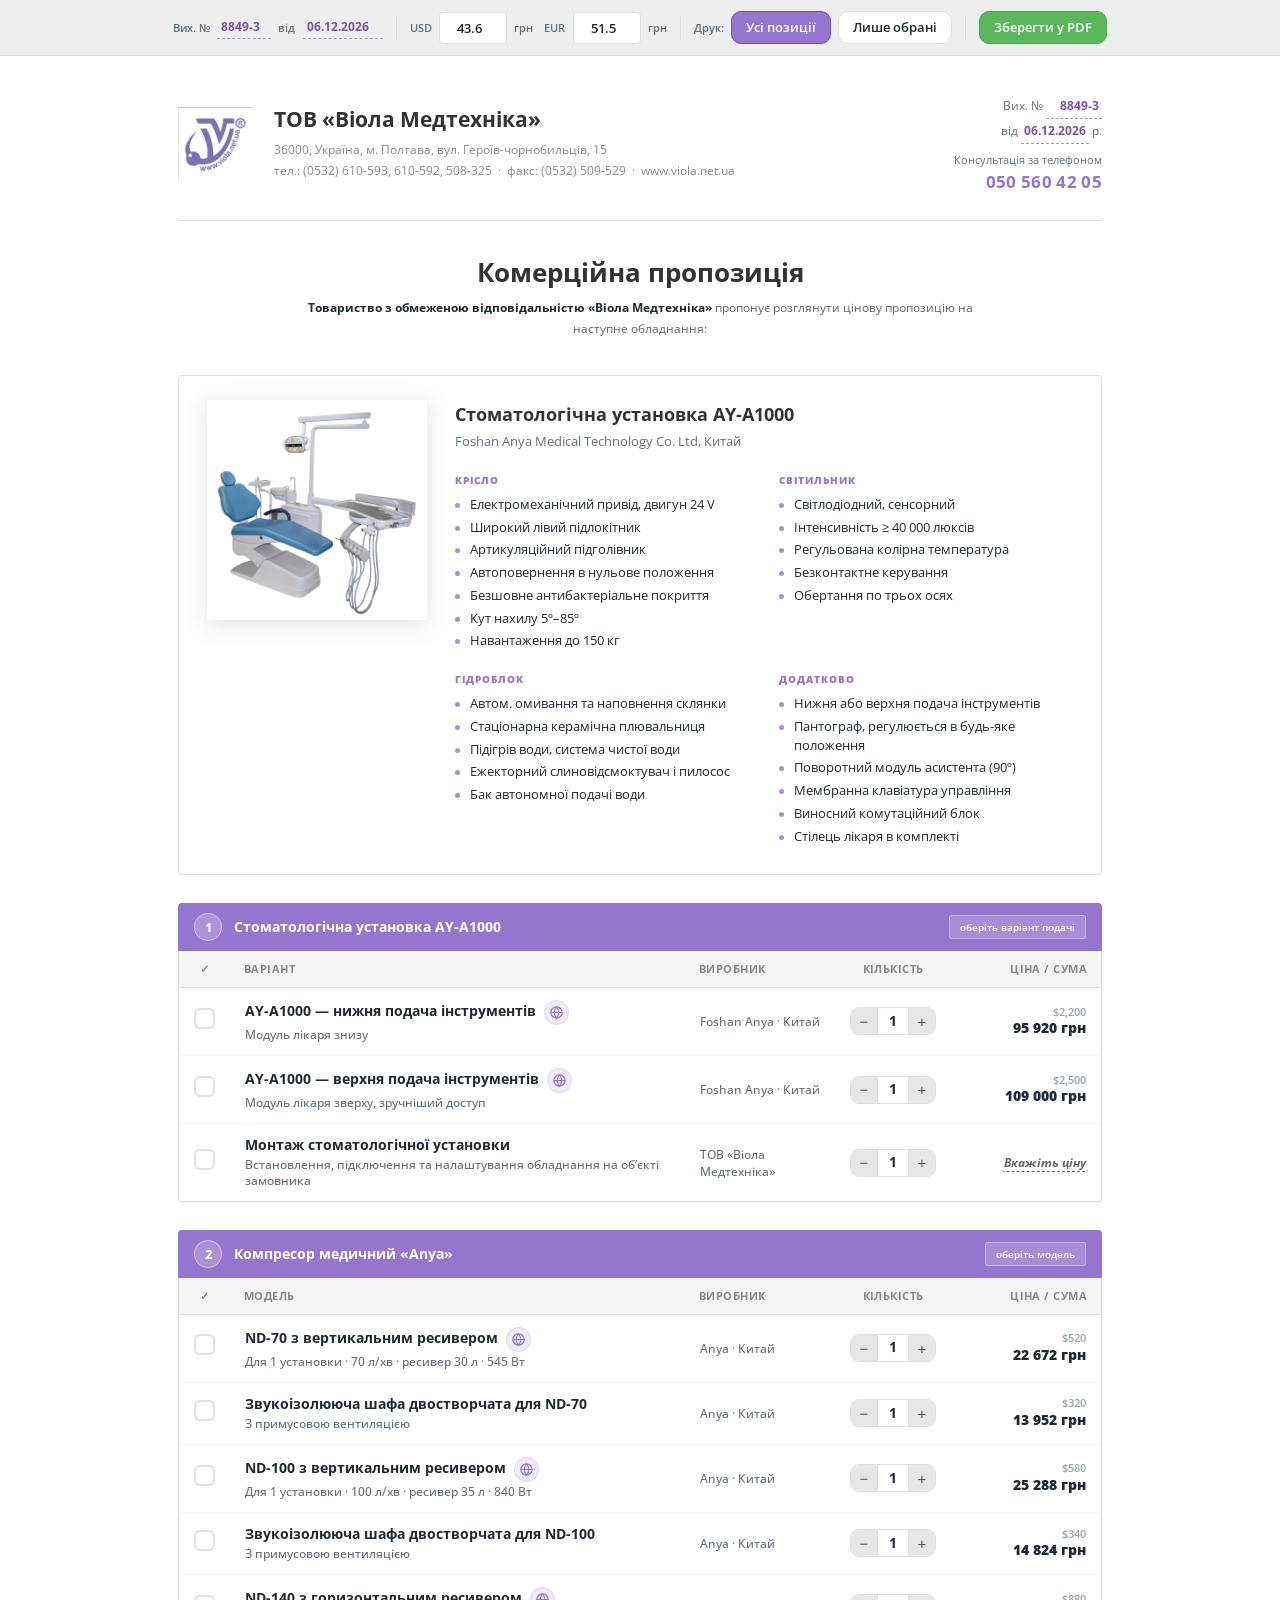
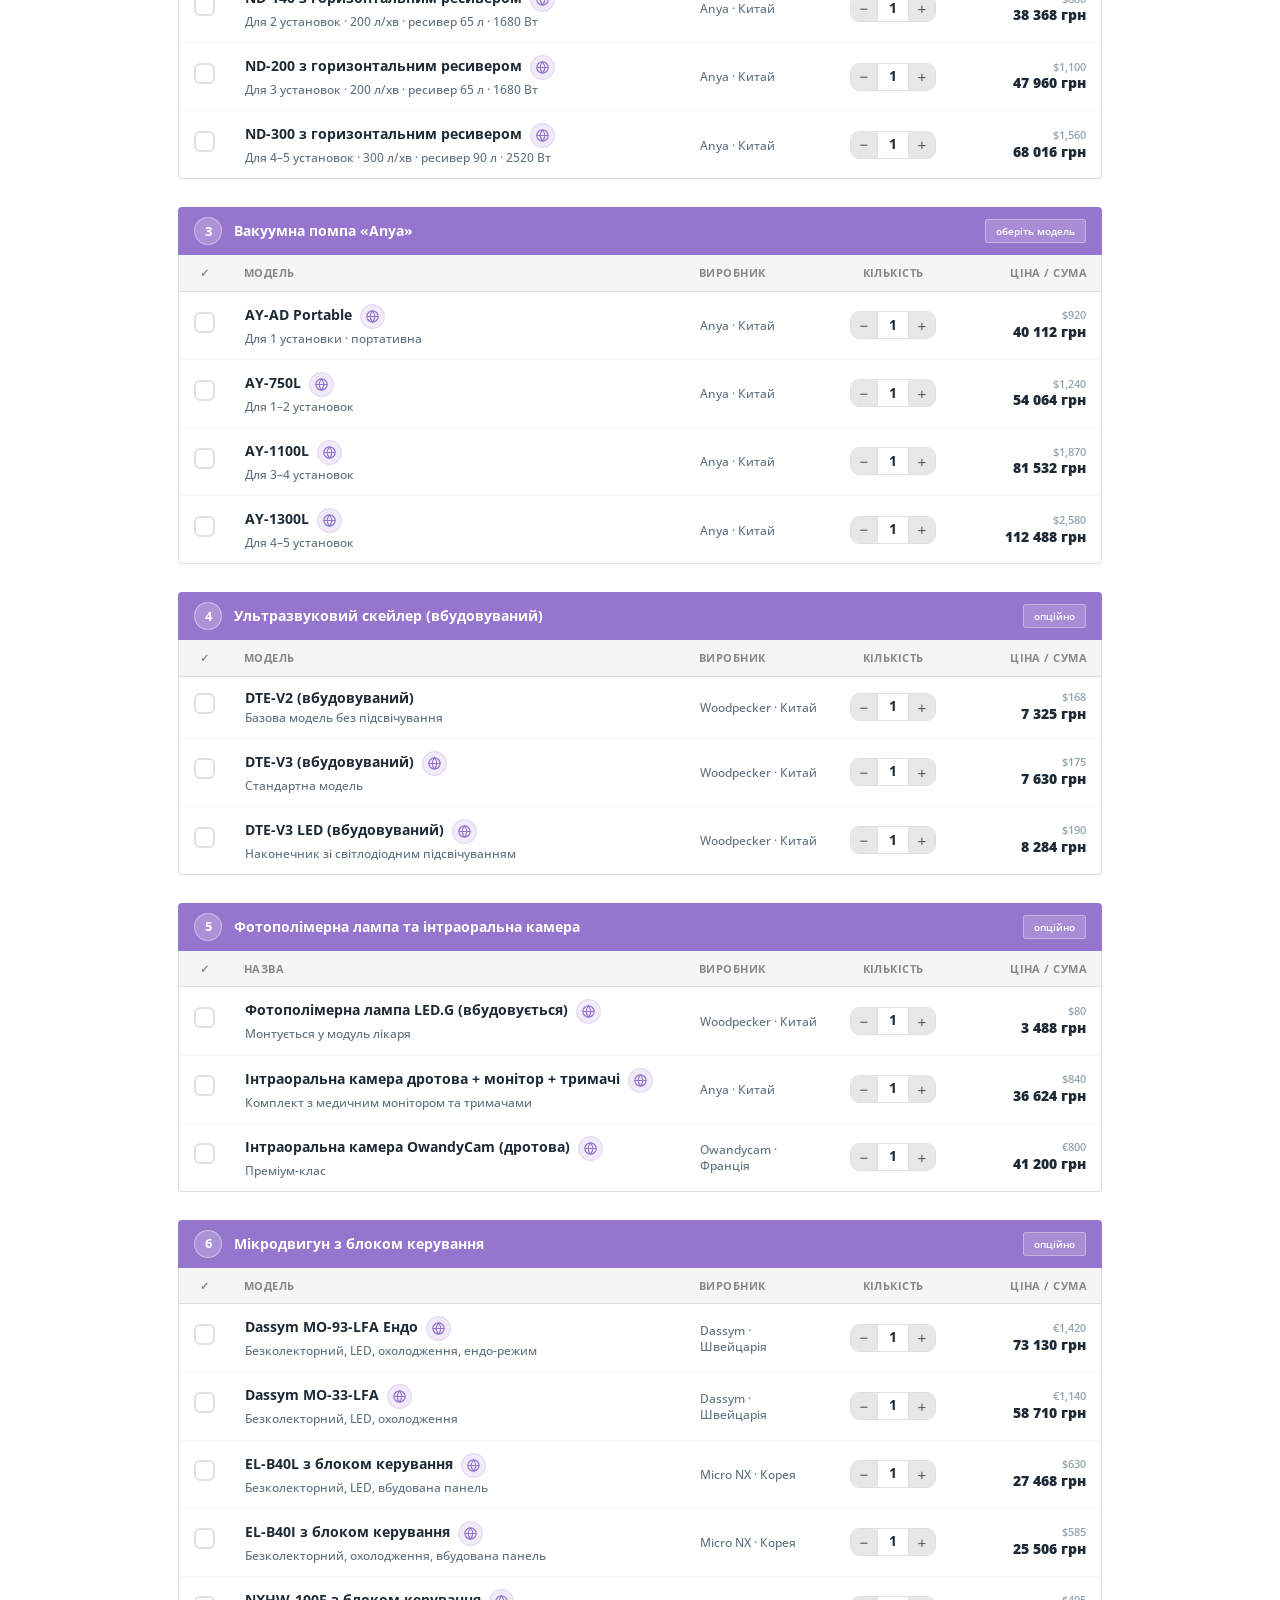
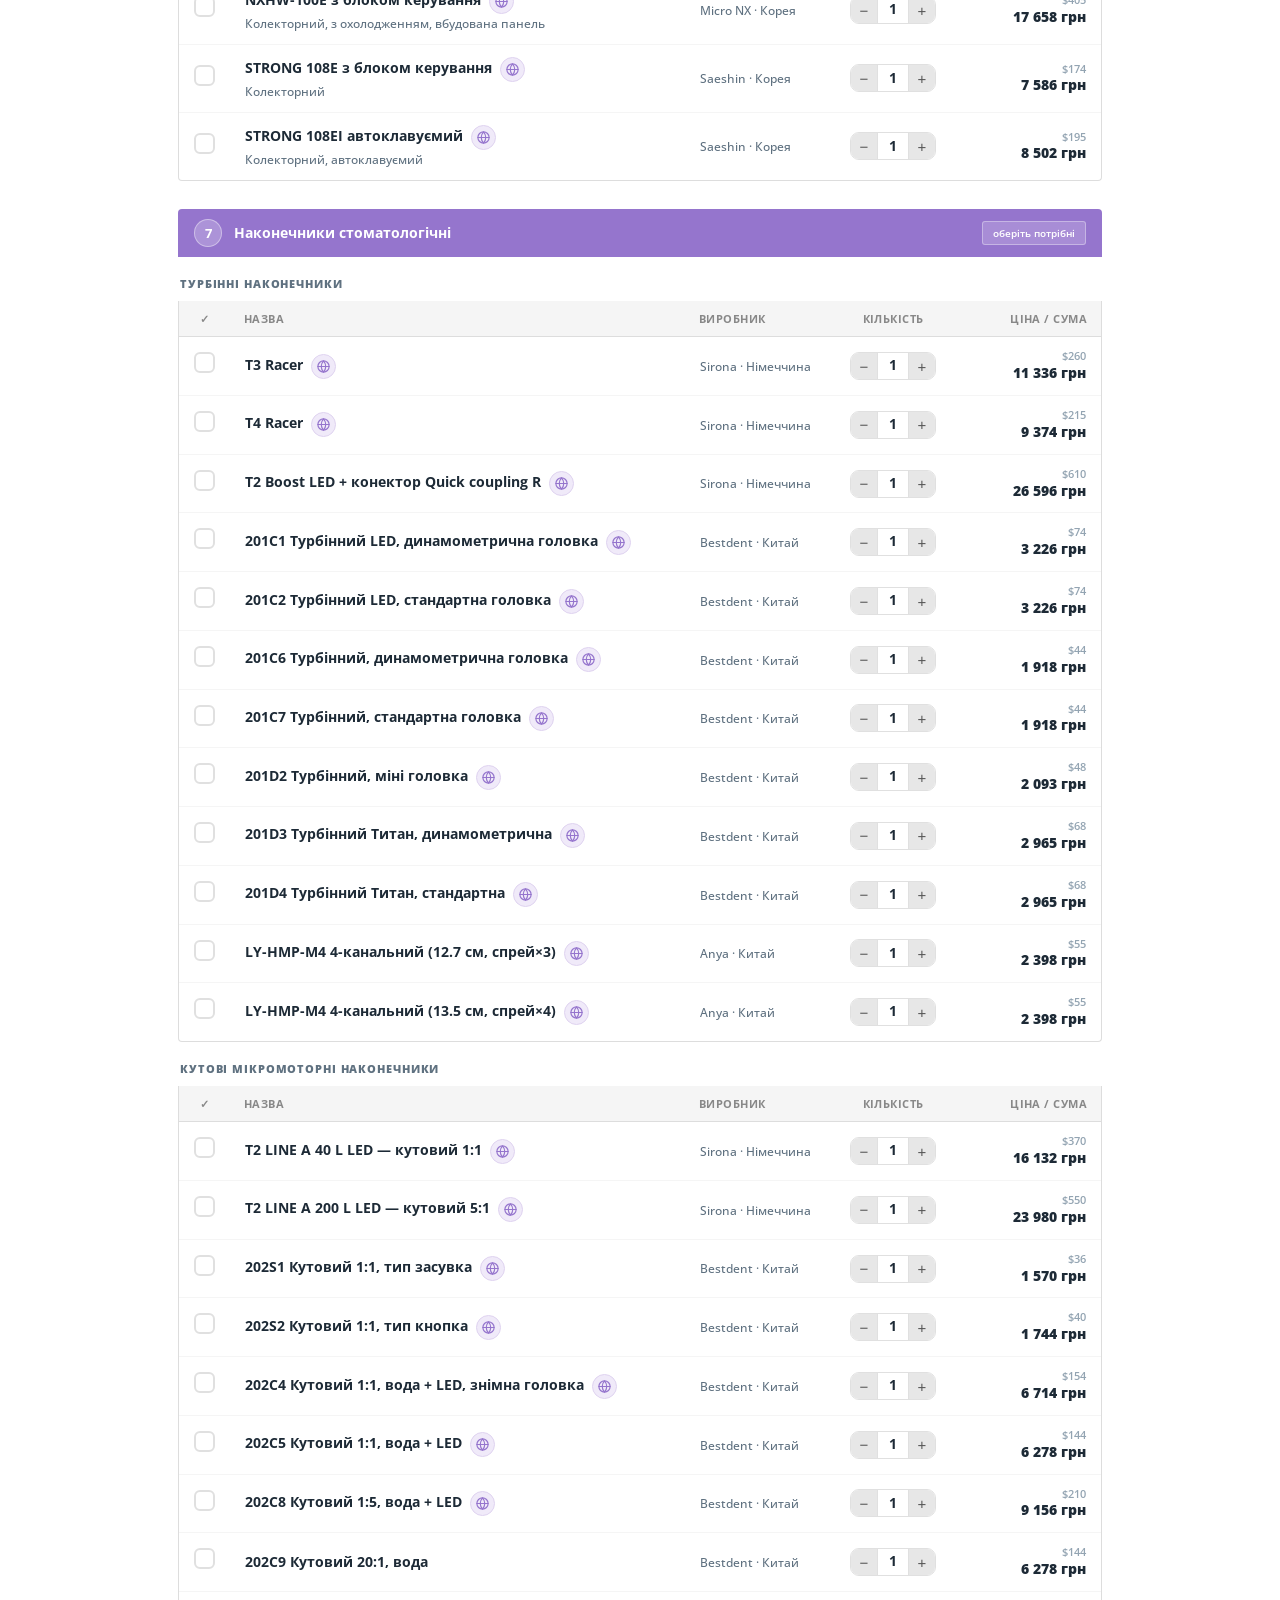
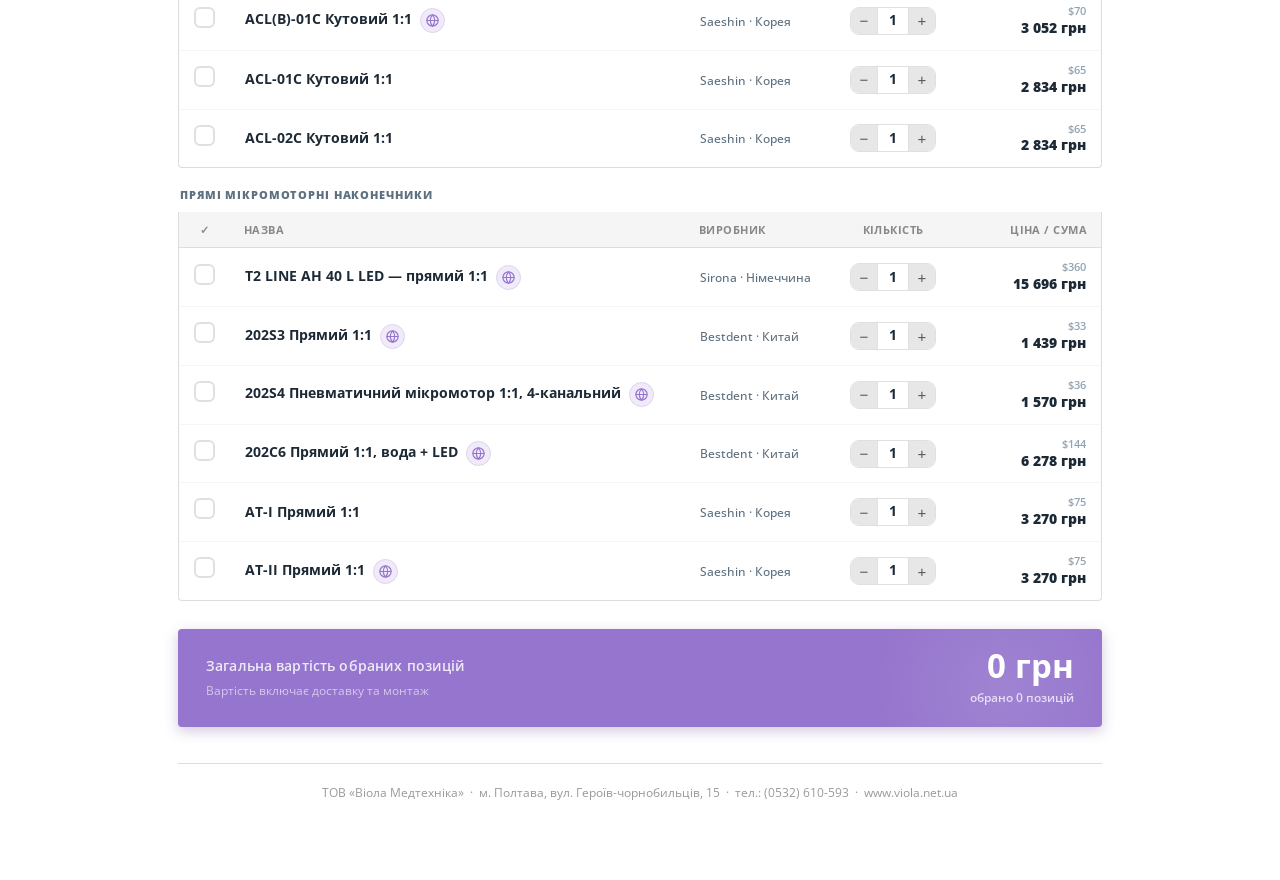
==== commit cda26570: "Serve standalone HTML to avoid bundle loader resource errors" ====
--- a/index.html
+++ b/index.html
@@ -1,178 +1,931 @@
-<!DOCTYPE html>
-<html>
-<head>
-  <meta charset="utf-8">
-  <title>Комерційна пропозиція — ТОВ «Віола Медтехніка»</title>
-  <style>
-    * { margin: 0; padding: 0; box-sizing: border-box; }
-    body { background: #2f76b8; display: flex; align-items: center; justify-content: center; min-height: 100vh; font-family: -apple-system, BlinkMacSystemFont, sans-serif; }
-    #__bundler_loading { position: fixed; bottom: 20px; right: 20px; font: 13px/1.4 -apple-system, BlinkMacSystemFont, sans-serif; color: #666; background: #fff; padding: 8px 14px; border-radius: 8px; box-shadow: 0 1px 4px rgba(0,0,0,0.12); z-index: 10000; }
-    #__bundler_thumbnail { position: fixed; inset: 0; width: 100%; height: 100%; display: flex; align-items: center; justify-content: center; background: #2f76b8; z-index: 9999; }
-    #__bundler_thumbnail svg { width: 100%; height: 100%; object-fit: contain; }
-    #__bundler_placeholder { color: #999; font-size: 14px; }
-  </style>
-  <noscript>
-    <style>#__bundler_loading { display: none; }</style>
-    <div style="position:fixed;bottom:12px;left:12px;font:13px/1.4 -apple-system,BlinkMacSystemFont,sans-serif;color:#999;background:rgba(255,255,255,0.9);padding:6px 12px;border-radius:6px;box-shadow:0 1px 4px rgba(0,0,0,0.08);z-index:10000;">
-      This page requires JavaScript to display.
-    </div>
-  </noscript>
-</head>
-<body>
-  <div id="__bundler_thumbnail">
-  <svg viewBox="0 0 1200 800" xmlns="http://www.w3.org/2000/svg">
-    <rect width="1200" height="800" fill="#2f76b8"></rect>
-    <path d="M600 250c-70 0-120 38-120 110 0 60 26 118 44 168 12 33 22 62 40 62 16 0 22-26 36-26s20 26 36 26c18 0 28-29 40-62 18-50 44-108 44-168 0-72-50-110-120-110z" fill="#ffffff"></path>
-    <text x="600" y="650" font-family="Georgia, serif" font-size="84" font-weight="600" fill="#ffffff" text-anchor="middle">AY-A1000</text>
-  </svg>
-</div>
-  <div id="__bundler_loading">Unpacking...</div>
-
-  <script>
-    
-document.addEventListener('DOMContentLoaded', async function() {
-  const loading = document.getElementById('__bundler_loading');
-  function setStatus(msg) { if (loading) loading.textContent = msg; }
-
-  // Error sink persists across replaceWith since it's on window, not the DOM.
-  window.addEventListener('error', function(e) {
-    var p = document.body || document.documentElement;
-    var d = document.getElementById('__bundler_err') || p.appendChild(document.createElement('div'));
-    d.id = '__bundler_err';
-    d.style.cssText = 'position:fixed;bottom:12px;left:12px;right:12px;font:12px/1.4 ui-monospace,monospace;background:#2a1215;color:#ff8a80;padding:10px 14px;border-radius:8px;border:1px solid #5c2b2e;z-index:99999;white-space:pre-wrap;max-height:40vh;overflow:auto';
-    d.textContent = (d.textContent ? d.textContent + String.fromCharCode(10) : '') +
-      '[bundle] ' + (e.message || e.type) +
-      (e.filename ? ' (' + e.filename.slice(0, 60) + ':' + e.lineno + ')' : '');
-  }, true);
-
-  try {
-    const manifestEl = document.querySelector('script[type="__bundler/manifest"]');
-    const templateEl = document.querySelector('script[type="__bundler/template"]');
-    if (!manifestEl || !templateEl) {
-      setStatus('Error: missing bundle data');
-      console.error('[bundler] Missing script tags — manifestEl:', !!manifestEl, 'templateEl:', !!templateEl);
-      return;
-    }
-
-    const manifest = JSON.parse(manifestEl.textContent);
-    let template = JSON.parse(templateEl.textContent);
-
-    const uuids = Object.keys(manifest);
-    setStatus('Unpacking ' + uuids.length + ' assets...');
-
-    const blobUrls = {};
-    await Promise.all(uuids.map(async (uuid) => {
-      const entry = manifest[uuid];
-      try {
-        const binaryStr = atob(entry.data);
-        const bytes = new Uint8Array(binaryStr.length);
-        for (let i = 0; i < binaryStr.length; i++) bytes[i] = binaryStr.charCodeAt(i);
-
-        let finalBytes = bytes;
-        if (entry.compressed) {
-          if (typeof DecompressionStream !== 'undefined') {
-            const ds = new DecompressionStream('gzip');
-            const writer = ds.writable.getWriter();
-            const reader = ds.readable.getReader();
-            writer.write(bytes);
-            writer.close();
-            const chunks = [];
-            let totalLen = 0;
-            while (true) {
-              const { done, value } = await reader.read();
-              if (done) break;
-              chunks.push(value);
-              totalLen += value.length;
-            }
-            finalBytes = new Uint8Array(totalLen);
-            let offset = 0;
-            for (const chunk of chunks) { finalBytes.set(chunk, offset); offset += chunk.length; }
-          } else {
-            console.warn('DecompressionStream not available, asset ' + uuid + ' may not render');
-          }
-        }
-
-        blobUrls[uuid] = URL.createObjectURL(new Blob([finalBytes], { type: entry.mime }));
-      } catch (err) {
-        console.error('Failed to decode asset ' + uuid + ':', err);
-        blobUrls[uuid] = URL.createObjectURL(new Blob([], { type: entry.mime }));
-      }
-    }));
-
-    const extResEl = document.querySelector('script[type="__bundler/ext_resources"]');
-    const extResources = extResEl ? JSON.parse(extResEl.textContent) : [];
-    const resourceMap = {};
-    for (const entry of extResources) {
-      if (blobUrls[entry.uuid]) resourceMap[entry.id] = blobUrls[entry.uuid];
-    }
-
-    setStatus('Rendering...');
-    for (const uuid of uuids) template = template.split(uuid).join(blobUrls[uuid]);
-
-    // Strip integrity + crossorigin — blob URLs from a file:// document inherit
-    // a null origin, so crossorigin forces a CORS fetch that SRI then rejects.
-    // The manifest bytes are ours; SRI protects against CDN compromise, not this.
-    template = template.replace(/\s+integrity="[^"]*"/gi, '').replace(/\s+crossorigin="[^"]*"/gi, '');
-
-    const resourceScript = '<script>window.__resources = ' +
-      JSON.stringify(resourceMap).split('</' + 'script>').join('<\\/' + 'script>') +
-      ';</' + 'script>';
-    // Inject after <head> so the DOCTYPE stays first; prepending the script
-    // would push the parser into quirks mode. DOMParser always emits a <head>
-    // (synthesizing one if the source HTML omitted it) but may carry
-    // attributes through, so match the full opening tag. slice() rather than
-    // replace() keeps us clear of $-pattern substitution in resourceScript.
-    const headOpen = template.match(/<head[^>]*>/i);
-    if (headOpen) {
-      const i = headOpen.index + headOpen[0].length;
-      template = template.slice(0, i) + resourceScript + template.slice(i);
-    }
-
-    // Parse the template and swap the root element. Scripts inserted via
-    // DOMParser/replaceWith are inert per spec — re-create each with
-    // createElement so they execute, awaiting onload for src scripts to
-    // preserve ordering (React before ReactDOM before Babel before text/babel).
-    const doc = new DOMParser().parseFromString(template, 'text/html');
-    document.documentElement.replaceWith(doc.documentElement);
-    const dead = Array.from(document.scripts);
-    for (const old of dead) {
-      const s = document.createElement('script');
-      for (const a of old.attributes) s.setAttribute(a.name, a.value);
-      s.textContent = old.textContent;
-      // text/babel scripts with a src: fetch and inline. transformScriptTags
-      // does XHR against the src, but blob:null/ from a file:// origin is
-      // silently dropped. Inlining makes it a plain inline babel script,
-      // which transformScriptTags handles unconditionally.
-      if ((s.type === 'text/babel' || s.type === 'text/jsx') && s.src) {
-        const r = await fetch(s.src);
-        s.textContent = await r.text();
-        s.removeAttribute('src');
-      }
-      const p = s.src ? new Promise(function(r) { s.onload = s.onerror = r; }) : null;
-      old.replaceWith(s);
-      if (p) await p;
-    }
-    // Babel standalone auto-transforms type=text/babel on DOMContentLoaded,
-    // which fired before we swapped the document. Trigger manually if present.
-    if (window.Babel && typeof window.Babel.transformScriptTags === 'function') {
-      window.Babel.transformScriptTags();
-    }
-  } catch (err) {
-    setStatus('Error unpacking: ' + err.message);
-    console.error('Bundle unpack error:', err);
-  }
-});
-
-  </script>
-
-  <script type="__bundler/manifest">
-{"00634c20-6375-478e-a3e0-4750f6f9cf8b":{"mime":"font/woff2","compressed":false,"data":"[base64]/Rf1BfxRqZVQnrxRVWSJb6RLFnyu0elilmjeoSQCKnxsmwLaddUMjnksriSYuuPl06EAl7KfAiWQjCUETz0zNZ3EII94CDQtzkMfZ/[base64]/NWPMj6T2/Yas2EdlON5GkfdkeFwVGjta825H89NIenlLWAPAp5h1KDtRhCaAQWMsFKtEvOKpIhgLHlXPARokkgEGEOAkqxJRQpKYq4ezahIiLHP6hZpqMbV0pUF2vdvEimLEQ/iIUYLgYWs0VXGVlLTOPdaPmFfCC/XrtzqVo1ez7vz6+Kd2+7o11ZJ+4MreLbB5BKVGxobAq4jZYalZ5aX2CKJiwUuc9GNJyi4M8bGyKcdjSRrG4JohdF8buJfmQefbYYREnMFsOoiNliFDVxmRgL0XUmUMLqzW0A4gCQAhWGYCQpFNukwXhIkPMsbRI19ewtw8Cp2Wj/Ro5cM2OTAbJAvZ/L4opBXb9+UHscYuOKM/W8isgwN26Exexjizmfnlp9dE3hOSqdZ/F5QqbckIlPb+oKfXxd6hftJ7Sm/uyPYpONza84CRlMNk/uhOrLpyf53982++zRkXNu3g3VF8qFbx1+7fbHZ9DrB3VXWNSmhnT2vrwS1+1Z+kHGBaZIhnnvuLBTNDeA340D1DWu5/jEa9pVfl6+Jij+yo3EELNixXCLjr173Q5eDP7Y7/L4iQFHbjpaJLFoP4cCsYP6sAPL7gMHNg53yYjqxqTDrYqLDl5DzW/eTLjYxCvucprjI3yl2ykKowKUC2Ox2FJLFo6Fa1HBWLC2jMCIIBEmklkYhmkpmBhTm/LCvJAH5oGcMKcgFEP1xUdho8ANPa6RFD99/PN60fjj9eXy2Eex4B5MpmRapXidzFk1p4uLk3+hn6jAP9ovJcXPPwk8o/0ltizbdbnTprvx4PSxT0VZ3Xc772aN7RflgbXRYwc3hLNO+k878nxGwfuVM8m8Gs7WEoVGWLHwSpx4vNSHBCMNqJ4m15Kp/TfHHVkQd++eY7PGN4W5byTs+6Ft8Ozvb/D60btv37de8ER0mS3P/0sLW84qGjEVkwztPzz06eGUWwKLwPb0D/WFd3vltl2aP276KpM0JNz6AfnAnZ5ADlF2zVyZ2OkxHSMxWPMnSZLbbDR3F1UjPVqp4d68da13F1YZujdWw7271iecO2l9+/4p47Oztjck355/75wFOI+VdGDqbNGs+ISgxg3iB2jb2r+b0CWsNLHIM4sdv8SDSFBP/Oromz6FNCWw2iMTxV0R8QLyBTkpe0j5+pSSJOOTB5Mck/gh3IopuNQnhKj02t3FL80gGbEh89SZcwTxcYt5cZT/nMnB3uXfPy8BSpVMBuRx+ZhACGzDBmwHsJRAjhotOnzuj2wDz3ug2wOUAY2NgZln9/TK/enG/oE4rO1wxvGUFMAxsZ0qNjRC7hl9d17e7imbgDt6uJXhUobDg7v3RX/[base64]/L6G/[base64]/DQfsKKvxhScqaN6FuElAUtTKv2UYgOmQegsN/n7njHUju8wM4VTcm+Q8xfX9SFwjTzdVqu95UOWSIGOabH8OGBEba//8Yxl3GcPdP/dMBOoSX/0z5SZmBoLbaPs+9asaMpb36yknKaw6FqWZa6A5vDa02mhkOba1q6KtLV208xrkwmW5C4VD6n2fvRjADy2qDYYnNy+H10Fq0LMbNzS863gkO7iQ8eC48/Ny5m59tOcEso3u7Qg3yrqDL6eKXwJAuWnhylfbWrRObe66rzX59+XDtzusnL66dI/86ArmtLlzED860Ef3bFPV78OX/zFTA11fcBn2Vntb7qiGBSgLBHyuv/uEaqqoTgSpOyjlzh86me1Vriv7i9rLPLvtghWmSnblRbAsBJL/4dScSQTBxOivHMO5QvBBY0iheJvfwWLxLOGzYKZyM4zVc2Cll46zEpeUV4MqGEWZj22SdOxhGAjgs9AEnfT+RoiMfcDb0GS5NncKVxju4Nt/[base64]/TknRvNwYlCdbblWu3ze6owHdWluhE5tgQ6ej2SV65CijijoaRfSiH4Nqz1OpfEW+WeI/oU0ly60zkV9YzOQSYtZVEGYmrysTZAJkY4qZtIBD9/LYTIK7Nww3vMiYBwA="},"31a8d000-258e-490b-880c-275c3a9e48cc":{"mime":"font/woff2","compressed":false,"data":"d09GMgABAAAAADikABMAAAAAfJgAADg2AAEAAAAAAAAAAAAAAAAAAAAAAAAAAAAAGjsboGgcgW4/SFZBUoZvBmA/U1RBVIECAII0L2oRCArZJMg/C4JMADDRfgE2AiQDhRQEIAWHJgeMGwwHG5pxNeLtewLoDsB5U7pCjkQIGwehGVDQZP//GUnHGLJVAzA1s9/EJAk9ApTmGNV098Ke3QLGLIs56gmsIUhrA1ez+ZIJAme1RZzfF3ivu22ZDm4JRURDp+a7QTKJRPrRMNEt4nKxwOZkqQr0CFzQxB59Dg/8RpkEMrES3M2xMmIIW5C//TzwS/rJkmhd6I3OnLp4WsI6Y9IRkszy8N/cV/elXuWnIT3AoAkloAc+foREULNAxqxaJciYlrNdP8/nZn/uey/ZCSQ8MUYMYSmNYYsaEWNkXh4BKeJOHXT/FreNj5FSiskjUsqnftrhV0apw6d8PuNQhm64MTZFXDaGKkPjMoopsqYYA0KE8OL/N9c7LwNJ3h1ISspVstAfENsBk7VZpyscHr8QAMP0Ol54ZBgBD48/9b1PBsAAO4ojB2TgRxaSiWRbyLaVj1D8CFsnxA1w6+nGU0+njh/g+f/9vu0jz2TGG6WRRzRUWjrn/ZFGyCwiiyRaKVFT427LOQkSoEegYvLcQMA5U6HuPLcDeQR51gReXItl/n9Tf/Yprl/iTM2ClDgJt0SMNuLE9DDGqBubP7OJfb7T/x1rG/gOPIlqSKYTxLslT9S7UFCJJ/o6Kn/bHabD89v8P6ROQTAxYDOY06X2NQs3RDjG0AYDExXFxCoeYOVQWTkX5VpXzlX43Nv0bf7NRfv2fZESAOe6BdI8GqxQZvmVKIMbc6B5QAnc1NESDBLlyLX/ZLsHP4xCCAf/0M4XW1fd1P8G5IkO/nWz9LdsHAG7TDgHO4S1PILY4R+0BgBH0P9vzt52LggZ/Sg5atcp4ax1bEMKVfXmvce8eTwQDEheYEBi0eocIa2OR4j//yjsEYOUfwpJDnkEK382y+KHHLsUKodchdOH1K87u+j+dp2di8qlwdLN7tNNYHAIt5N4TwiGXFAEhVBYCMJPCD/4XieL339zteZkpVrGeiQkV0UlQk05rMR4jy9j6fMSwNldYalNnUXN0PnP42/Y7H3kcNupO+ZnuulFbYpIEJ+IhBCSYNR/[base64]/+WE6TPxmPs6tzNxq8sxmUTeVLnqrD7QjFpSDeeiwWe8rB6LW9yaAt5kdme4aGgY3uxBWx3RbTzdh4jvynhAFtO/sLxdaOPqLGJj6ELDk+21S/x9tWbhCiMbWggg/IV99QmMULut7TzjHW7+4p3J6OxQ2GXHXa/hNwuHPOaToxMftQtOa2sfbe2y7bZzPVbGY3V9a9gaaShnsP86xu2heeS+Od4uxeSxUGZhbdjrjatVL8bfZXdIV3gYfzELPLHHjdZjHTr/Ci7HcxtRaxaIZPiwN15+ktQYunzqecOYGtqyaINx9zTS17WZ/efebt6SDqLUw2jqY7EOsDuHeLyj/P6LVjcv2d6+bjd4w3H4jmhxQrm84Oyx1BNz9eyte/3Zv/Ue3/lPwGOgKVAbaA7UBIRAXaAh0BioD2giEHwYL9617LVWy7uTWCuN85YtAc2z3qa1mqK1qzRjg/eTqCPQzltc5+jza9Ubhp6uHoLGArqcdWe9Dwg61BHUGSQY0ayZwIQ6XCrvmQGCBq4UetWp1ws6desiqFEjTzTxBTo2RA2VGQZDBYTAu3XjvO5fY1CbJpTUMi/Src2TukGTO6hdk0YXtRiQLMUwutp2Gm8NaESHhKHdatQBElFfIOggQHDgNYD5Yj1aKQldmwJJegfhuRuaYcJMPxBw9Da9+uRBSwt0ChNBIeRJ2/EtBueMa9Cr6axj9Fwe3Ctf7rzlEBCqILchBqL55GGM3qdAu3wn3Rq5epWXVSMNvQGB1bX1F5d124/T+XK93T0OXvyTxQ/7FXzHBL0pW9t7waPjk1A4Gk9miqVy5ew5RcSwQkEgNjeb0Diask7e8inG/0tAgxrUog71aEAjmtCMFrSiDe3oQCe60I0e9KIP/[base64]/K4UYR2yerjCrl2ym7ELCF85ZP1/AIasLnsz+gsgk2oNsBkBqHNfsWA5HoD1sOMPQjkBgDlQiJaIttJGCIBAboH3Oiz2Q0E5XuI9IlbfSsR88gxOd3sil93KK5uHAVGUB3AUOoE2L3nQ4mcthgBQMarxc2C5NiNTnym5LT/fwpofRinE7IzKJWnKisXP5AtLs0P+JILvHvjuAP+9BcH6jr8YOAM8VQtwQLz3zbVCplVWWyPDcmsttMAfpHlHtHepxYiVQGue+XQoRiloJqnSvWeZldbJstGm3jb4H0sEccwF0QPOYx8rYl7cXTuf2uEDZbZiWNmcVOIEi0/ss0eej2hsgwAshgECEg+E1sI2wSU159IAhOis4EcHrJQVgiggzwphJLBOVoiigjwrxNGDfGkExERGOCTZIL8WAdDDn8XIAP4Fs0qw7LSAiAJxZHAWeAFIYM9OnNKAKbUKF62hlcBXVBnv1MvF/SKDScAMzMZrVhFpBJh0RQjXMB6qUkKKoAJsc0IqYRo0IiCvFqhCFL0CmGWRqghitcq7Qi8GAh9ZYwmTEnzjKpcSeXqtGgNGRvlUB4oodH9ppqhuAKBmNVKVjx4GtOc+SgFBvWwGo2LLgctQ+wb/U4pU0xYKKUkWWufGhA4TutjFStw0QS6jiMANUojJFFYI3MIG/[base64]/0Q5weu4wkoxfSLJap6bCEhPLlF83opGcWyooCGm2Tj6K+fpxcii6e3widcX+HyGheXfHVxOIqEhJZ4Ta5+jFDeRAO2LpFi+VHjplbH7uL70++HJnrUpDp+hD/tIZmfKopT6TsVKhvRG+xAFvoQE069jOZpfJpHxzHpUce4hDawOxHUPg+bDwthAJB0nr6GUHIi6RnNEoBWFMjSD6muwECdx6zYotkgp0LzdBqAZByNEj/x8so/VNmf7KojXqQGtJNbiOgPdc1orUGE7dTvh/BiIylWoQeKbU2fdsk3roWYQjbVtS7B8ZZGzn+h8xwhi9zPcnkfZsU01JIYDaUi6wOAwFyjOe+bnJ4XPTs53V/NSFwQO8A++Mq5nDjKcUpS0klE8k3yKtcawbRV+eFx25nLs4hOqJjeiO2+9TOvl4Io3cXapep//sBrQJm4hfWLK7PMyNWJkdC0InvPb5HU12naFUtKZJ9SPAvVBUNFXi12tnzPxEehg/4cNs1QW/Mzkb9ivAt/W3d2yW1n0cJNBmbrkoFmZ2JrmmGIpZdlOFrVC/Mh87uFpF00m8bqbzMgDSUlKttEu2l9SiV6UwbeZ4FQKALguhDT4s1z8pY8l8Nvu7IYyZRs/zI5ji8sVC8600vDwWux0L1pDVd6pPDOh3ocUJF4rRn6FBn/VjyCwuJJUfigfPkf9NxMbnUBB3GkvntFsmLpQV0dwnA5rhxhVRqVd+CMZk3AnY1wEmupUrpjifYf+rG1HLp1iHy9eq/t6JjOQZrtO7UZ0kHYqiHt1w87IeRlnHad1SoV0X5JmG6O/EvpvmpKHxW3Wurr2W9QW7pG2qUBJK30X6HWOaJq2btwyTPt1123Wb9jdFI6lHQSpI+1TS6FjrQF4Y1/kVe5RiQbBpJvEmmkLh5q66KLSy2w/VIgJX1+QkM9HIJifRFSdML0yroaG1lpdj8uhHAduYUpXSE4Wos9LI9ajNbD6RGxj71Af251xpO8k3Q6SEXPuEsRUS2bHKuCrKLSV9nX83z1xtWWemFNZ2RhLPEoZ4NrN/NHtXzYDn5dMR4t/6ca3+hrCUIkZan2QDRYpGthQg0jj+CQ4rrgGwrXJ27J8rgbm8iozrrlXG9ac0lsu/8y0/covyXeYw1H5dSiMVyhLVtstmb0LYgsduvMeyoLbn1Ie17dc7Ghm43r1Le9KzbtoT5dqK2w1ogP0pf6AE9ScYsKhYc/nEaj/W0nqvcWEu6uj0vdOU6unaNDpeN83XvmlHN7Khv/OTVrPMyetuKWCQThhK1GXGGGvxq+gk47SbG34aacf5kSKbRyvBxYjGuA1CDjUvOoMRIiXwv6yHbH/UO+PxFf+rAaprBDjnwcxn4yGibte/Aguz+YDrYTO/[base64]/5176voDE2vj46N5OLneV3RHesCusll083lZxH/xMe7p+Wh6+uMjI5vT0H3u84/Mo3R1T+FdPL60eLNuKulpsyrb8MX7uKf71jksuaqAmUVReCKlsFVSxqRBYvIUJxOiXfTDdB7/EPDrcl/6EqzBQZrJ2AD1LRbHwJbRg3yq+uFxSTGpmemgVEboG3I5SgU+1m2XAiHo28w/odUbF60S17uCoIuSt5tjsUdGVozbmKyJtzcrK48pZlgGuG9+4QoA7B+cssPPx7J/nzHWa0QAcIXyTCFOJjzj//THOc879Nl625dq1j7b+dvCc9kSOrY7+CVUaqbeIfSorS5GhaQ5jJ/WnvDuntF8XsElCnossPJwQIboniV5pTwEBrf19fO9hoyIOybLj30OnJRfC0hRJIY5JbPfdFtZpmbsMhD5BHHOeS07R+JPE1h9epskuaks4JGK6ePhSVFHe+K6EWnZkbGo9csV6Nzd7c0ZYYA0vLqCrVnAGAXSAyyRDESTDFuj9+ezL9Zwz1eeq+QHhbzF/puNaB5ihSfZGhcthAru8PmgnKU5nnnpad+YJMdV5/mKTqti0PIZi0fVi4FD3bIlF2lPNPCcV0ypvc9/awTin8AQnZ1grR1xFPe5/nvzAmKOnmWYfGMdwsBeUBgEP2sgzeS5AN6AnhGvPCGX3R5lNeZjZ1rTzeaVNx0ujnqPk6IVbglnxmWwbQbiFb/VCPfCg9S02i9eOJYrWFhX9AwutonUXuVTc+/veS5efsO/eaWWXG25VuBUGbPJp/qUrwgwKITCv++xUBzB2o8aO/4I3/cv8aktLug03xNYx51osv200y2deqaf+nvmPLSYmllSTcfACW/qy72F3Jnp0jwB1u7ut5367AKhG0tGzPTJO5XhlxGLrD5HPx8sk1Qck4c9bWiMWD1SCY3AJUpePuYu2H4jJqXGEvBb/CPGmgahdqHMlr27uFrObtmVEhlRsVCbuLAK4GiYbzwQaHNMqWIULMEUgAnRfRvp7xQfGAZwSAhzZIiyp1VADFljVVv/ULjRRk9ibNJsoEtTUQfYSQP2NQ/0i7xqX6OZiBrYo9uj+xKy+G9MHUF8iEgHCXMTHbkc9k/aPlUkGDilCNqTHjapiM2P27EweqUS9A00YSRO3SuBBUy605aEOjBesLWqGRhYUwrX9oTywKB/m3J2VPPv5FvdO84myqGeyxbsisIEmn+1JR4+oBOB+e0/b7W4Bas9oJvphd+oVwJUz2fgbJfoVB05fqoX9fH/sIRkvi3z+A6Tx3676Jmd+6aU2RJCMeTfEio6Jiiw3e0a3R/[base64]/uIx4hz7Ds+t2k1q010BqY5EAl8n3hyvp7no/yR/HcHUEjA6e2KgpNrvkWg+s3/aXbh1La4i11bv0reKoSHz0GDwmNtSjW4PozLcV6D7f/sEimuIep0pKhREWlJ3Cwgnf/PKTrKTeLCGv/LBDNiYE/UpvHcR5MwBrRO3oWI3i+lBf2wWZd1WUmbf81+PHdw/[base64]/F+/T0DDvo6EJ1Uku5H4R/Tg8tErhbExyNN/yiKeQltqw61WVYTMt1aeczxD4hJPOI6pClVUOci+bkwifCLitexg2N7wbpt80pn7pbYL8IvvjGUUjrtmKJ2ybDQXbx8ZulrdSWawBKHDV3rkKpJ8hlQHmBcF0SeHSaopd+X37wLcVcn3V3UQNeUXadvNu9cMPc1z5cECeguoCVMkJzYIsgqG6/04faPPms20c7CPsUjvL5MLjz8uwjp+jiNYz+kuPsGOo78NVRvhJKqSi8xx+DE1h8BZiqlDTaMqc/TSHYiYbv/9nLuyl9f2Ze/6+mYxDcZg2mJtGV6EWYhi8nSn2P6LzqJCKn6wy+j58DPUIrb9kPRNFdPwcjP30ePaFdhZ2CftIwbGYBVAzIRW6cS7uYdjOetWfv1qx/bFXVbrmKB6H+3ijIeMcnNvnply/aq5onPMlyOS+GhZ9XKioofzsaMi7fYmNjx4fl3NEhzNF592+AQZV4/q18NyxjFfquQfEBlDj8q3wPM0GXKG35b/yDfvf9Z+s7wfVCX0dJEXJd64MctQPOTtF/i46bfGC/5MxXLeZUkiFvrc9st+kdP+qQXQPCNaekiooOVmQ8LOyP+HapTiZ8mG5lVTHH9/uvwiW7Fll2cEYrOErTVO9o8/7uh5nSXtjyQVmKUr6n6ItreupRKT5JIJ81fjgS4OdCQ2+1vuGtx4yUurc1QwL7tU9QOvblhxpH7uo2evBfyZs6pivK1gZHS36+j+mk3Pj3pu7j/7lvnz5n+5HD+57gBQZ1ufj/k6Wpw8m2lO5164Y1PcK9tkVBwszGlgGA1yMhZyj0A/GnWaQ/TN8IwW5MevyvSlCmE/xwx/w1nMXePj78OeOcLEECKTIQ1i+DEJXPwfmJse/IFqOlDNfvc5jyTf/BE6hsViHTbmmrat+W7Ycis9ovLsgpUGxjIkkzJJnDQ8T1lskgS0pVvkBrFYfGJfY6n0zeWnCXzChQuqCoV791jk+obMJ6NIOfuzxa9x5+3ETz5TVtRysKQhySqyyzVGyhyVtGUm5YzmirMkoJMjHmRE/F9uUrgzhNsWlpddHmp5h4fjR2ySeiUmKCRZwoyMIVFn5qZirQwfmqovBbReCa3maLDonXLtgerJOldok9WlJRNlpQLfJjwW+vATVrNtzs8MbyalGXw22aF6ZROAyQb1O97v+E8rEfWKAdWQMDUiRSJNrD1/U9Y2M0AgjjFWfsPm276e+w5V8wy0PGSTLwL58qj0NULYMIrHo91XPYHD0Lie/MjFkiBMPaM7MnCXiSqYYC7JmdSUDxFpNnHjOE5y1i9uJBze2CaOvt7dHX2vLOWihIrAIAxpRJS/U6y5qoOZlCRInXA9s5Y0+kG1o6FOLRTG0XsAXVhhOhF7V/qaeSNXmBgQiwO+yUnnscJEueTEGpK/wkzbf67ujlRP++zRo+cAqIL1aqeP8tRrCXAEyQEciJ+k2oRj9IM0Sv5DK1CZpT6xuLxu7w5ljap2GCVEmxwuzYnlsUlAExtoUTAKLZSl8tT2V73wPhDeTfPS/Ob1Llm1fbf+esC2lazW92qD/c1U6+Z4Wgdrvq1Hqs6syTfZDe4zeMx7GmAUslu+f43nbAt7yjnhMSUjw9h0xYYLYZDbpZgKasrw8LJPqk5FSpgG1TX17HEfo0S6hDSy0iNaORvLWfiIGhi867tuVmVGNUyfopHlr9vVUFv2T1jmE/KqrkK3ASRVN3/ilKW8JrZvdm7paciHv2JkLM7Mt/ygbGvhJmrd2OCZaW1ABvY1dO459Y6V/KVewvm++XvQFPzDnmkUe44fFX+aZ7tHFCfLvt0weakE+xnlwU7T44g7nztSTf98u3hWBtEm6DWvdRoHeQFt9tWyAa3iHi6FLAR3ZGfIyfdfLvHWmz02pGZh7riH2tlz/[base64]/ZPHmX3W7Zu6PBwYblkTFR2KG2JjXgTJpOF7LzDo/zqeGdXAmjOFjg9GxtAY+wFY0H38AMM6zE30m+gOvdgBhv8Ru8uPeyZYJNawDuHqX5vSfz0VDZRwaRXW/DvH+MYQehHUu8bh/[base64]/KsacPLK+nX/IB2A3yTJy4IOePxXc2R3V581U9PFH9NTRnTa9X6bIy1EFG6Zocu0QivpLt5RA95FZVk2rc5tfQHoO4POGD1tvdW7h7O1OZvbo5S3uuJ1ukZtM6yWPrTPlCnFpgHnCrakqXtkySoZU+RlzbW35gqlRXKx4RlYpLTPbCBbScX7BQCvpMfhsoI0ew7oFOE/gH6LbE8jL4enllr6pMK80gmKgptEFl/5tAAAIQQGz3f4DYAbDaIjtUaffIcX4gHpKiKLRCOCU8Ekh0FY1hyzR7Ndc1HDaIz8bX1Njxf+G9BE6EENtqKeIfxBhHx9led7dOzfkT5x7nIecFZ4LL4+q5xvr19Wfq5VwH93eejBfL0/[base64]/eubnP3x902WbnsT7LbwYLgdT2ber4KrgtuLC7O9uAOCkRAHSwBCMLn/I1euzMLEd4pcW0NiD5tRs9C7rSWnO33d7zg8PU7Y5boAyLvdzo23OncuBKEnSsdMu4L3O68y4ZlRqWi8fB+UusHUsyBY2PihSsdOyVRdy77Nikekwg8Qy7K1Ts2et5hKhcz2K36piiElu6yVwT7n/wKIwJCo5i4+EXQhhXrFQasbyd61t5xs88zxg3UaoKtKYQLo2HaJQ901JK0Mvvy87ZyWh+IVw2E3TCqWzCLEc5aoNOu2Pro3ag+qOKilHIq8XU5+tHztZu792BzSfh8QBAMLlU46yXkBv4QZn0kP/ayjRf7XtlkSoZtDRdh68otsISGYwm0isFgoQzY7d9SMAlckllqEAIKVdjROJ1lPpn7JAjnxtU/[base64]/8C483Gg9+AiE7CHM+lgkqp0juaStdIQjBgogURV9tGC2L2x3/DIxmGbaYDZo3zwQ7Y1mjMii9kVVeTLE9/pF180LjQ2kBnbO7PNOsV3n08zgx6e+QO71Dxiag9P60CCS5i1tFB5nDT1p54a/R6QuabMCU2SFCavW9iJlEZVfbHGEZRmQ8pyXpHgGueWbNnIKMsCiIjvmXwKKJ624bNHamAoOszjfeJt6+fcfzp4+U/250VPKjb7zO+bfPozwPb5gsnQSTgfnI9c9PXfJtBFwmZd0c7h+G3ZpAagIN+tPtMDU3DHqy4Dre53+UtsCQMgQRvFBdv2NppL3VMrTXZEPQVGZFui0Urjyl+7W93QpyemCenyIwZ+03qijzB5kT/XpTtUBCRLjqQ8RoTNiKMOdl29/aCz9Rcu9XGr7vKqqlbLkRVLaqoKRLObt1gPsLMWIK/ZOSJTh0fOSQ/9Bu7W4XN3WQYwxRIRSSLiteEvZBVgBA1s/aIzX/bnuu6//fK6+9tvfZOHrRTC7Q3hlqyYyYBqmpbfj/5g8+OjrlHZLweFM56+sM2sDL5zbcfeyvyS4PPj9LYM66lKtErEpGrtVC9v2KV8GNG9Hr62DOz/T9ExGPCNel+L3SK+8rpwUrzKVRZHmmJ6tL107l6UuaWMeD6SVBAeuRb0Mx9V17x7ZSRsiy8TD9tX0vWxzl+QSuHuR/T7YnnD1b18Fvq/CZ73SmO2JJNAxR58fFRoVa+Q9pQfb9D1/baivt9u3S9ntDZdOGaqSMsEztPqllBw8luLTr/fZc/vnri2phA9kjfj0IMdLPDBwks5BA+/FI3v+QVk1T52VshIFVbVtLobwb5bAGc60j51mwai4vLYfucU+LKc9GBqKDja+IFLsvUaGqKic4M/lbL+cuSQpXyFFGTy8HUntHKtoeUorArQXhcwXnSm4SOLnFSCpcmRN/gql12ZZ9C82FuahbOvtjhjs4+P+6vm+9r6sGB1KPIVfcMv/Pw3OBxFlEzMmd6S7hG5RBpZQYWFyGOW97ea0mHpauwy+RPJwK96kPFhVDNS0sJA+QhahP/TKFxAo3ZR8LBHIUxzQPGMlCwp6Lxi1YqW8vCyNkwjZOpH6cKMcIXdA4vo7n8s1bLUh/6Chx0AHUZKIvNpx1sqgqE8LGK+stGjTZpHZxQTrE8MLR7HRAi9bUldMM3pUjd3tmciJf9995uYQu4M3Zt9eYXKi1rvy7fImt26eUSqfp0tcE5Hnuad1w3U5Q7ocBa972WshF9tw/55mGc7QxiIEA1C7Zn6RwD7IsQ72vQjjNsDv2DM9iFCKhyoyWrt8b6dO0XAdvXz08hn0+3FAsuhDGUcWt4KFNrx2gp1mfdMMgRMs6y/WQ4lW+hKzju0ofQHxkH03JSCDoriF8tzZJJA9zNG9LBWP6nanl0Nk82dEaBIWJIW73vhw/L4V2MLshwI0e80qxe8BPWBnK8WNjIyeXGHDqv6pX39qafr+eqdzgiEQ6+3+X9ogEeIt8vg1Oaaep52rnsGqBmYJd19rvOpkUhCgrOVgt2Kor7tit0skKvnTp1ZJ0Q9Jtdersu88HLHCslQIa/p8pFh7fGmO5tlMhReMY6T/SSaYfwchd1gKURMrD0QceuC1l9WsAZfbUZgfKEM2BLPzbgN9Ay4KRpOTfUaSyIICSQvi861G/[base64]/JJWhJr8+EH07N8epRrVPzlwqxDCSvcTi9YMgzlo0e25AeFrwjrKYz2bP0DjjnzQUB23twAiAtF/iMtXV1GAECai6IwEeW8QMmOkeJ1wOk0/W/CzBS/cAJUsdS3VXzHuniNvCgxnB6JrV2bFI+AJTtOwiGP1KHd1PHhDOlyZChSNPuhUjWSsiLHESN0/ytc+NC+KzPIbiDtacW5XLagxECQcGFj2t98/e2Npsa/nWfH+navIH4ZIs6igWcUOCvfAU2/6iFkMC5Sy3lzBBa1+ukJa1PQk1cej+RJ8EPaoa+BiAupN9sLbjFNdE21ZqAzq66B99bhXFKi3rhgTDzXQnEnrV1iLp7vostyyOTGDQrB+W26AiBoySTHk2Rwn1TsPdWiw2Zb7iP5r4BSZm4RaYro45wacFqvFzgY193k6e/r7x0eG/eMbN588CYVgB4DAAV4VXgoD8HmIgUtFEaUtlm3+EMRO5c+x7+Puejh8z74MvKW8CzXIqunM4br/[base64]/+cKv9af/EsGAyDpvHozl3W1btzDfuFvyLly/fEJv7T4esAvmKYiUREqGDLYNNNJqbFkF3AMJJa35y0dmShi4OtDSD6QvNf4t7oKn0cuAICqYU28rDAqAXQABv0O3xTI5uzaMPrRB6FwHZJF0UtQOwemjpROCByBEfUtPCssbTXdIyrSchAwgEimIuGlDbc2KzibAzpRrVsdFO0UbVIxfn/YJCkYwomwz1mWdjwwKJ4rTho0yYENpu/Th255vGb5rgdXIQnkFTq0nSyO/8Lua8hUIoGLJ9Fc8dKU9RKOaCyO/zvkQ64bkwydocz8gjc1/Mpk5IC2IYq1IJj3uczxshJP3GQhze+ILzJEj8GcM2HYhV7ujo1f/Kr5KXtUACCJAmXsQyBOtypOTlRH6d98SSMdeIV7TZrpGH5g+7QRFPBl8f+Nb7YpTEHas9kHJbGSZ9I/92POybmgwaVhi/PCCkEvFyI0ZieMDA8BHG6QXBe+JOo1mCabiEj4Ox1YZYP2M44fqadi3whC0BiHq9ML0UjN6cG/XDV70jowR4Xa6aKRNfN7nO/J7R/u+FGtoyCXJmrjJaIOr4PyUbJJLkUyhQhemWyYsxSqBLYnTEG5FUiMpckbEtUP/e2Lh+1mYZRu7LmrtdBM4g//5ES+BGTFfrHbtid6QL8LalxEhihRxOFET6fpEeRYYrrRBCYGVvcLczg6VhtukGwxzZLIgKsQoGvvu05IuQqDpX560Tqmy+qcNRzvRLNDJGLtMs0S/OOMjR9XtgmdUrBq79vanxp5cK/UYDBAnKqaSKDKRu5HYbvnXno7eMdKD7OYyLmYVh2KyYcOj/NwJ95ixyX9UHwx9Mns4rZj2N5DAMWiUhJ2x1SLBT849/UIBB7XXxTAOjYolabRZpTlVrt4QuIU6bqYLiKc44Wmfei0vQgbnkNzTU1lzqevHaVwo7H/n0qos5k5kuNtHr8wj1eEdaG0laU08jzxbjM3R7uYUSeyYDCwb14MX0fVFGPururKeDVtIg4H5hNCjWcyk7OMbgr8dHvVa6hyxh1SV9l0zmcZCtxz3ZHaixBa+mUTTiE/JLgWHkrh9fwpdzvEYmt/Q08eKBU2cw6oIPO8rKM3a5TltGcGXlvUkbk+70SFoK3nXin7p2QvM5PQ5XKEjO9BtWOhw2Y448JHbFun8rWj5XIXETLAasW2NXFuOSmDmRv/zJY/LyEt/Jlak7R3qcpdYgFvjDLS23XFx2aMA97p0C07/HhtokOe/Ip/flAT1sftrn87M+IwF6eaX/V0WrH4JVjSRTBHZOZ6ssuzGCHpmD1i1qaJUXlxqWG6Sd4nsmh2mKgh8jIri+W79Z/bHzFtOSUxtHz5R74OdzlLnW8yYgqI3H7Lnvgt/6/KHY76/Gp7hCIRm5UB4qIrjWOQVkc14tm657L168ag+O5AYLoffn6fKTzO4rhmgeTFP6YcOW/K58DlElsp5w9T13POhI6bNyCAjp6ekel5C+unEjZxfNKuAALBQFBZEWVFRVQHARIMDJbkNP1foYnthqfWs5TuKYUEfxsHYYCnJ1kcuj7hOudjhWD24TdTYNKlVDOba3isBx/iGlQopGSUpKp512liEM2ZAYnCjZwXPDKBV6phXBQCsMtMGHhA+IobB0O873uAqfU3DzylKhHmv/iEokzSW0EbC/WycvKuJ/pwU+HzkuHltSlc3lpNmUfmm14i/vzD9yYIbxoP4dVyuk5F7uB2dTXEu+mxkDsmIxNjkkEg3JCXG4SuyP7J2oDJYGXVwUhYUmBk4y4ItrssM2CDE93f5xwXbdEFMANR8vpCPgF84nBeRUth0Anfvb+xk2aGhxuSgUE5TBUaJCAoW+bceZI1C8g9luGMHmr+8ZuczYJNKwLXFsLz/4XR85sMDh87jIZ779+Ecaeiw48BMhjs9ytWAuTFBQyIAp9HhCifRP4/QLUw5T077Xxarx1f8ucKE+uybbZQ8e0O0jSwcFdukCAzXGql6tJun/fofjv9q2on8ri+R3Spiruy7m+eGs8F8KdOnBQueCcbqOU8q1P6gtlsa64HR38Z0eQGW1zjCqEfApdqBAj+x2U6FV8O+l7frmw5saU8vmCQVucoAsZGOyZJLBJy96BqB4igrcr6K5r7cmPFJmCW6d1wgg6tU1tRLhvO/fcwgKPC0kQSC/GObzjYyofB3gNyDAn+sqefY2RT3Dlg3lSTeuoohSUzVCihV22dbZmesyeK2ts9uvPBkbeetj/cw1AlmunJLuiHbWr1eOOkL43bd2KXP7wS/37nRaBZ0ve3tm7wq7tuebJ/TvZE2wpQcdDv05jWfkzQ1j8F/qXf8+xtIJAdkGl8HthlJ7x0fY+ihpX+b4grNdtFprxiQXnCU09mDARR5xRIFPzWMWo5f3p1aQQ0JZxFZ7x+Mp8mOOvQt73SGZwSBVZnBGZwiacCvNsOWd18RGBRRLisIilXxo/G2fs4fKdsRXKCOtRhpplGy/ERQZRXgpLsoabVdYVkUax4LDW3JeL2X8lok7KrOlQVF8OTCKfUwNOpim+Qmb9oqPStKZEpVRJXZD1iLyvLiKso+gryFLJC/Za5IwEJG8RRj4vn0Lzk+gqUQ2LOLyuRzkuy1oWojIhPlpTgudsjmZ0Ofu6AwckthRqKZoQXf7ldoKZP76YEgVvWgJ2BhOnioHIfoN3N4KLMbEqzm23qX6Ilg6Sjm/djJNeK7tRN78TuSzadGt2z0oPKrIoIg8F6tige5Gpmn9LHds+IEdnY8wxerABV4IHsZ9QFt39nnIsp4e2FO+j7hWQlR/jQ0TMYLg2MQ7Smfuy9urMhgdNEp3N00jItL2vhIcfKZIzI6DqSo+PamFir9ui8muL4vn/eY1wuHy5fe6TpYbwcG93OZI2i7hJT96h/Co+PSNjQ3nPGwsMd3WnAJoaLkqpq2Nin8xTZV98d97+Tp0MMTbcVYsmo+M/veemYDTzEzikkBhsRssL/iZGvKnvV1YdmUo43XOwNeUIvCCL4Wpm6dwflQrvtzpuP4DZZKz2s1C8cVqxZ9/X1tbjG/dsV1iOOw0XOd/2qovknuRD1KIMh+0tSWlXZVNeaQc0ixYbquewbyK5JuQ1RIhqu2FqoqZcGGn8T3uG1BYiGpp5WfP1di7BjAM2WTNzTBWxQRT2Wdf/tDlJUcrKhsk32YNGf5bdTVTUnv1XohLlUuDRFFRViOutOQETdVBcKK+OwL141J1IKmvsP33F2zt5JBzKHW4yYo7HFmTx1dF/Llk+X2SpGSoxuVhrOeSuFiKTbJSctT9RmVQ120U4MiKvxcSxhEXPpFHuzDuH1pZCh91wEO60rEcODCrOP3cTA6WFGnAF5s3XFSOAQFpFQ6TGkOy78ml1h4fIxnouOenuVVtr/pRtHAKaD58SPtVOvjuvamtftN++kxEi6KZB9/SpJkMxyI+c0FeaokOZuHx9tF3zWdL4w4yO863qZ2EgcFyVZw+GblLM/aqCr42csN0W3uffcbQ+TzQjSw7Y2yudp5aTb5+/A1tnAjBcHZ7WcSIJpyd179vavnp16kQ552SU+e5G+JFtjgGEI6zEXcJP1gfqb4pNHqgEiQBBNphtdRf6i99qvoE6tMgLoCEXR4KVjpQt/z37ju7RF1ICI217H+02nAfZsrjicNY3JchKUQfUxtwc/GJ/byt/U4Im8Lociwat/p7dQAMwnHeZsLC+pXs+9IXpruqO2kWRlnkuOotDCWYu58+TZkx1zZ6bdLmtBhH8yOsc7nAZFCEoyzOldUW9Hv2H/L52piwkJAJK3SO0zNYbGxQUArlVCJVOB8yVCtKSopTKsZH+Xwu3E9tv3iQ990mb1cg/v9/nBA9TF2sAnFi87nM6NH/p9gpEeRk5MIIraFFF40mPpRt/A4j8Kf+R5I0N1vxMMtUKyaU/rmg8e/RP1l/50mLc7iWglrOs7VR8dceLtG6Wp4U4cWZQo7/oUzIoN4nQXFxQun+z/79kkDz9hGWE+R0CekddAWAW7nNizw/bKstecPHeZ3QBX59qbdBF/jzYs37/1NVN8FTflYnB3rAABAA/2yfNp3VkIT7AMF66B/1llvZRl2av1Ne8xlyu2FwV3V9VKqZsT0uh0BuVt4XeTwW3LYHyvgZy1Qjs4Ceb7A6E10FwgICxBdpax9Kg/IeLWUWhSxkgmDn5pdJyDKGgcjk31EgqJSitNpMBBMl/[base64]/RwuIYiKW8JAgv4UDvqwtARbHFDErp3rFbpKQBeSX4BZ1BEF0og6Quh1UbOBkhgcqoLcUo8Pdk3INDWDyllMUajUNCWzZoTaqFkqeo3kImz43MOvQsXBvp/IJFNHd62Ucpl9ORkLMkdWN33eo3j4CewQ3Od8vB48/CTzGE+dYdTZwvsSyiFj1TCKmaJhRfM3W1aP3kmJ8vNTcybM2cNMOMUy1+lkecx40uEnrWN0GmxIh5cPAZERRTRT4jI9nUn3LG/ZcJ7XZDePWt7IzbXtl7mFwmgtZzb6XvbAPffNEvcBjgpKEa53iIjDRJfyRhJJbVovGzNYILvUT8LMWP6A+OEuETekCKHEeSy4z5PjSlpv0/yvCW87gU+7rvtN6D+E+pQxv+v+I033j6H2fGjKtPkMhi/v7zjNEjXW+Y8dXNw8vALWbNqKWklWVE03TMt2XBCCERTDCZLi8QVCkVgilckVSpVao9XpaYblDEaT2WK12R1Ol9vj9flJZArVCgMjEzMLKxs7BycXNw8vH7+AVWvWbdi0ZduOXXv2HTgUdOTYiZCwiKiYuISklLSMrJy8gqKSsopTZ86j03yP4knBz1/mqHBUG3r7Gb7PfOIHJVQQXALm4EHLGmBRPAGVjQarqmHSpg3ZUGcxKgg21mwSJRiBk8Zk2UxqwASPMVt3q8hKcIKkjS0HFr9M+nr/M+yf/lxauaq9L7IEFQSXYHOwUCwAA54AMoOHlaKZ1bsYsqHOUlQQbKy1DxkEI3DSmCybSQ2YxmPM1t0qshKcIGljy4HThg+TP+GilShVrkKlGB1bPSnVaonTU1ahXKUaan7bqjd6f69JbxQesz3/YiL/89fH4TMAAA=="},"b947be65-9a32-467b-b7c1-72f733136459":{"mime":"font/woff2","compressed":false,"data":"d09GMgABAAAAACTkABMAAAAAT9wAACR5AAEAAAAAAAAAAAAAAAAAAAAAAAAAAAAAGjkbligcLj9IVkFShGEGYD9TVEFUgQIAgVgvahEICrVArAwLgWAAMLJoATYCJAODOgQgBYcmB4cIDAcb+EhVI3JwHgDF9HdnRlGeSQNS/P8xgcoYdj2mQ+GiUIRDlGDBdWIotBCdEmEAet4l5UmwfZ21XLS1/zX+Xdm7Rs2mdMVQGLQqBfdgo7cEED8fzQyY5mh+uss37eGCreVuG/D9lXfEsSMkmeXhc7+vzk3yqWkWCNy65deLWH5ZASmgpFEvo2I2gsihnRrV1fHh+Tn9c5/ECZYiGWNBRykNFvDSl0cI8pEAIcioIVbHmhokj9qsMrPKrHVmzlZ+x2q/o50xatRpR8X4jOYNz2/z/4gZX993rc2qeds1co1Mr8oYNirDQsTeKLEQ8dpMjGsOMYoxXKC9Kh9rVs5FFNR00vI0IWkmJqSCdRVWXwBARGPp7N0jURAKQEFbGSPidY0oIrjZiJ2Plli1E3qWumHwFCh/oe3e3rvk/3R7fA+C5SVAaqK39zpjFRWkuibXYVO73cf6zIeaJCAVwcU2EZ9oCgtVxNvD/uAR/1lOG5wX8uSDCqF8cN50tjS4+eLf29Ta/yTLwDrkPaqcFNUhF+21N/33/19r7X7tRWDFlteghBXcXdszisLyRlKY2wMASbZmZJo4fEDUAXWIbaq7orsy7RVduvKqq4B4/t+b7p9rG49hZvOHWWEWUgxZatJ0lkugP8dRoBnQNabfB7C8ljsdTnm4Elw3uCKWlLvf6qUEaFTN90AAB59f8gXIAQE890Zv/58jNxQRICDAwBMIwBwiJaNN5nwrrG9Y3roA1rfMa18EawzA/tLO/PrWRTAAhDwmAwoykI+UkvXCF5iTyaPgx5dUT5qFe5PmwvanbwMp9AdyHcAF93676PtIasV+BLRTCUKWNmz9CW9ZsMXR8/6umFnDBlvvCWwo7sfPRk82y2D8JY2e0qtlbjfATI0M6F8HpZzG0Bz3ezCHEJ3hBZ3GiHK3PLH2hHZ0ijbL/uRpy3GmDQazkYpuWcKUAYtm1Bx9jRDnKFYlorU/XtViZxo2a5Dx2GQmyFHSCTciHSsP0UkM6f2pYTqWFV40jUQCr5n+MiwjD1Tzc6+NZz4R4+15fl3haa5uwOIV0bUfSZ1j7AmYiky8mZmj/gRdy+mXOudk3jG6nNVKXN5fAPz1LO4O5g+D+Edw9v3g24mqzhU7oUEyo+X2/ZoVyhb1N4NDu+c0GHmn88ByFd5ct//VzaeCoQJdgarAUgEPwFSBuQJjBVIJcV1OMRYDDDp3BKMYTVaYCliZBFgSFIBYCLFC8rgRfmGjaC5Br5lHOIWECGjCroMWCy6F4LfBDr5ycLMAGTzWgmv6XHu0gwJHFGk3MVp9e2oGq9Fq5BbB7cLu90jSgTAPhD865LXByl2gtdUGcHGPWklO4D4gNYw9LR9/P0B8YrYwGUBuAgD2LN3/z4GChgFGmGCGBVbYYIcDTrjghgcvPvwECBIiTIQoMeIkSJIiTYYsOfIUKFKiTIUqNeo0aNKiTYcuPfoMGDJizIQpM+YsWLJizcaWbTt27dl34NCRYydOnTl34dITTz3z3AsvvfLaG2+9894HH33y2RdfffPdDz/98tsfV67duHUX4D/gcB8EwKN6+i847fHLH06x43WoBLAOOeOQLiw0NHKJIA50UnxyRwmaVF9C9cBfKl//[base64]/[base64]/mfzL/VxB/8jv6jj6jxpe0bYOxqGU6X/Fec3/ngjmn+nOmRG3+8DhvatSEOJSwosOH6OBhOnCQHzogndrQSckImzgUpaLU18jlMfuBr6onwwgothKQy8+cV7CxR7V/Q5sBRJsbusRFBW16TXfzyvrK5ZJo4d79vn17+HN+Y3DoPbYmBd3YOomXVn2GBH3gujYHkte5B2h/Mbj+IV1KAcMtz/Jz7KTdcjk2s8nqX+fA6l291x5PyCJUVO4cXpf8MErYMh+upsfoBodSLi+kAnj+nIfHDFOJ7I7O/JgdHbKucDKZeeQaFfe81iZ2dKZHHAZbhJIpV+ZkOE0qQRQ9caAzINLWr4dcJBAgy6XKIMaWRcSSYdmiTD63F5uSpyj+KJYZNjZXNXEbkC1m9I7lY7Tn7PCrL0d+iOPI9Dqgs3P0sfqong+8o+7UPwWSL/[base64]/z3ZfI47/J0HIQHMTH2yYjBrdmXEYVbEYjELdP2UJxTQIezm4/U4uYDrN0UStK+7k88yYGWTOUkpRMeEMBSfysxwpQYdTq6U1YXFyeP+BlQ3Ez8DGKFm0eIufEzFdard61xcnr+hEAXdaAeIDY3HWjNUyWEe4hWdp87nLu4W7W/42PQUWqH39y88NlEcRWp6lPg8b0Fe4ryAu2y8kPH3duhWxcGvge/FxgAt7rhD6DADS9A88rA7N30nu5j/ti3xuEdM4b37p1FTwj3S3V+smVS3wifctRRh7tL7dIyccoI6BrBLcgkmQkYW3Rj8UjZ3uG7wCnxhiG7Omj4iyx32sRE7oovncPDnzrNrTW+Ye37JvOY1MpmsC3eXZxRIk9cEHDCog+tQzYqz5dUlo/TAs3ptf+K9hYDA6MT5oilCjgB3d0ecDtsYUlh/f3W6ynKMe4wl5IwXpOUqcqJSqChLHoMRX54p/1O5KIJiAJK4IZYvb913GGD8wrvEtALMfXS/Yt4G+FagW9ZpqsktEBrOHvkTHxmYNFKmm3HIWc0Mj8Dhx/[base64]/BvlvOjwlZoE0ozSyNVaieLFf7bDG6X4ZPzejbYn36in+aS0e3d32XDJ87Yh2cou586u4iHBs2XD0m6U/AmJX7y66kdW9dxnEma37rLO2tFpb9zX6B/fEdc4x7ilvqP+m0OLtqz81JLE2+b7Nr5jrXy59q1zB36SQhf+jyHP05ITya2tKQh7MShg3+f6IVE50wx2tMwn/8CA2wL0Dj/1nwY0/fZdbp2+WfOdAvrNhqbUm3cLGoOOnPl28cKZt+cvTn89c/HCJ5tkxWQbts49rjl4rTM+dxM52ZMyRXZ3LbD2TfNKW7d8i9eSTS0b454AFxel7CHUIJEZq1i1RILusRAddW38LFIRuqOp+Dp5Z7jXZty2z0MXpLUlL44qp3U1Bm5LdqzdFJmd1skT8Kdyt2ZmuXqvf1ELNqLv9A5+ETmr2G5RlhazQo/A51g8tuLQQY6gi19y9FRsoxTWwW9SF6QwqAlwaHF2N2dolcCneR9LxycxG6ScHHr2Wu3MGIcbDezXrRPwvxPI4Or1p3iVaBOvKDw1uGrz5sFV8p4oyl7h3Qp/HVy2qbR93/z2r9NuAiF4qWPpX/UeyNn5lcCuAe/km+lf4yeE4pmfjGo8ymQTzYPwoD+CLmzhI4zxeSIck2X54iXxAAQ/Ps4lLqEENsPrdqfbWDn5q4lL3VqXENcRm9dLw+lp+s5D7benEMbh92+NOxjOyFZEJ5E3ADfOO4MsifKabdHMN1rL8axXSvrSHw+bmr43u9q3KKtSsoL41bsBr02hQV4OhUhSNSEo4w9UN+lH5gEPXVhu/WgHJpnpXhezmpmdVjvr36n/bkd/+sdmrOOaJcB29h3cC9+ahWexs8DcH9+E2cUaFCX9PpFbUnephkqaWhKolK46fzxzdcQbqVMO7UzQoCBw6MguHevdnKJbpUL86Vb2XP2CGebJkVv+yWF4Op342oxVBaZs/Viq0c1iSf1zwXpOQNCK+G9SV+f3syruAG1kK9n5YlXkKlt/7KRnvsdwqzmmB+C2SHyvNHOitSbmmrKcY7khFE63YcoJZlqBfm9r5sS9Uu/3V0sPXWRO/nqM/i/WGrq38lTh7ycJds3IdenaaF1i3dg1K9fkKfFE5v+7p9tpDThhsYG2dGv+3LBtuatbbBuml9xDHhmkfdfWRg3bejaHVDyWLU8JyLD+7sB0//PPnI5XPiifAz2rJAIlruH6m+Ifne7g3+GMANnigOygUsfmr59aRrXhv0PX7u0qPV997rPkX+KmFXxa/ZZqdDnXl7+4sallXujW6kBrYGXI1pa65uY1rTP7Mg42KgerphUco36Ucrq27HzXKqFzT5f3Gp3Xmj1dMH/v1rQWtB6z6Bo0R0ccOmvhvTauhy90rwuvo+CX1BNTs+ymQZbRBai3b+2HA+4iWpuWlyKXx9aDYpPfUeqzO8rLLiD399ul3OjdjL+R+V5pULvCjv/Ufss7eyZ+OTr4UXDIZLBu2DH4NAjY9TB6YvX6VJb+2JrW/mAkINAxfLE8SEjJyCko+VFx486/1F/CQQATLOjergw8icWtt7E9sEpwZ5Xi76nExy5Od5Ln1stgN+imJAjAj6eiNaV5N3nMEB9yzNei7YpzSkB90fel2YiX2Ri6rwMco/ZGgAlqQLkvICC0UTie7JFrmweTztNPbz19nF++2QA4DsobD9cYOfbT5klE8ZdwELyFUL+dRle19I/[base64]/kIXKpslmylbKhmXv5Tq5RR4qD5c3yZ8q/BWFCqJCpDirGFT8pQxT1iilyj7lCeU15TXlTeVE/QyoGJVa9bgqTJXCgRNAhnBQdS/jmZeSOt/EQVU8uYoKeKpqa4ziqreWRSvq6j7vcQLDHTcQh8sCDpr+l0c/Gqmq8gH5nc7nxcpv3Wpvr8pL1ul4tPkalaQYf+Hun+6pEgoLZ9vpnF2sLkF1zzfU4vHgYsvsfD+kdkn7AnOycmsih9Ep79mHMPkP4nwjRvVNtA+/fISe69qBzazY3nqUmv7jP1++c0/iHhPp7cxEd62tXozjfY+3ABUadWfHn+NFq+AHEfkNmUgIJTffAegsnAT5NqB0ByfaBvOwJ2QN8ONN0WfhZL9pLwXtt6oqQprzBkXSQKbIHDKqTq5YUEiddoExDVu3SAXU/U6xocpB3QTYNrxoQNei+Ci0AW2ThW+kpm7eHBhghIysYksTOMJykj8uzlXQgmtNyL7UZOB6CG2h0X7I1gVPn1EP2Tnuk9csaxkgGeL9BW//eENCUROPVpRgYA7uuGcHGUOdCa0mHTLgw0QBtTmZX5NgGIENEvIDMeomK9nTcXKFF0uwYlPBSUx/gEMvl93XAFrGFza3mJGnjKCeQISXac0Fhf8tEWFL3uZcc+T9QXruR2Yfz/GQVtDW+kzePj/z8xd7d8oCBKa2lia6TsnMYitlWINsKxwpgtS+ERMNLfM5sHdFcH0SMUesepoGarygOLyKhiHvXxMNxHCDTF85TDcH/jgHtLRvqsVq5iGo86RWg6OJRfCmcdzxFdDAHFItOLeWMogACWSJDYfIQzEXg6YxRDBsvZpqwOR73uNLvmnJ9kwMmfA9VaYvmd1ggsgJ1/R5q7AYcv3JRMseqbqsYDUHxs8V25ghelN1Cn+Kf7r4e/C1OZmFn/tkxzGvHqPYaY4UQI13eWnOP+s5tA8ps5s7BsPSzFKQzBDrK3j6xRoSi1t4SHGS4XpbxKihLhPtpvPkaRVoTaD/uh65hFEc4iIES3lM2u0aOGtGJ3HecVcuB1kKQeVNIbVT2zkcH4LuSjHDcflsrc1SBsnlBTl55SBvAodrGwBBMC47PefioE6JLy3ggKbEVxJVxorE1sNBvMaJTcwjt/pCk13DsjxtCg5wT1CdIxOcPjlUyGlUwMvuMkTd5XtC+XS5VDNRVQeLS+4SuFdmgrU780Dza7EmcB2vQ9xYe83rMpI/hsYUvAdj6UbwVVXQm0OxMMBXTSbuXJsdGXEqg/bitTsTRO3b08FE1b23bnJZMBUTbmaUGqQ6pR0iTP/e2X22OA8TkDEFAbpwIccoIr1cjBcg7WpT88pB2jYCChvd+R4PmRDyj3tqHhC1uwDfJTBKZaApujsziPwN41qEcEygz7GOLTMC+1A58JtDwzBEpFhqcnLsTagsU4iEYWDS0slbL7NYNk9R28wQatVySlOc/KjRTHEFc9TAg+0ZaWWAIkiT3nF2lNCTswkS3u6FzGhh3bbvps1sEASNKXa7TncvC4Q6Z0cvwR3L7bLXOHHFda5Cgum2kWH2VTPWaKzW4/iqosczMn7aladHt50Ujblq8J21AGfVE9oJbMktmMn/fqhy4GjISMpbFm0mq1TIXng7AaqNIxpzBVZ9SnF2k8l+DuOh0SBJHh1Ff3NwaAuDxbltXOP1A+OajUS8nADWqqmCzAk9TrCo3fHY2INRzdVHwrmQ1VqpFoeTR5Niacbh8h+3x6jmQqwiJfop9Wrt8uRXDuLmkCq/3rn76IfPbHAaxVSRoKres3V1TobSeHN0q1EsI9UpLRL2nNi/59sv0WF1tqzRvPSjIDcLijUkZVc1+f0x4oiZRZtN6yc9+eGOdw78pjZUmCEyZFq1u5+gxFZUgNoc/Hg3QbxAUBtLaIqiaIlSbeEh/[base64]/z9lAJ8czJ/RZYReBT7Q6ge3vVLJNrLiMat/0J/0nVSyIs1k6vir0n9Mg6NgWl2AGYuz/DgzsPgHPNT/0H+0cZv/gJU/WWfHaPZMz07uZPHMBXVblzI/SE/mrfFYvQczajO687FsJOOUuQv4gC5/siEp4rmZGa/+/bcpLDw7PjRySfVk5efUOGKf4U0shHeOnTInwvQ4+M3TRkR9/trb5q1WdSL2zIQac4xN3DoOEpy5bB18qSP9hU8VaGG+3QwIfGsEM2HE01APMi1zy9BYR5SmW2Nm6GhqqAzMDAPLSTEanRP5T095mfvpRzQmofLde+S5tjX29edOXP+6tj9f11GSHHs5DF6mBcT7w+1fSzdBGkn8RTNdK/6vR+flckoIUtccuq4jVY6lvCd7Xu/PDhwP4NlSROf4i94jZ9WDQyrvJvQ9HR9ev74Z23GShMuyXQfK4plkVkQGH1IIuIxmS1Npn74Nt8cg+TmVP1V6YJUjN+osXJ0guohVpszxVYqTiO3ZPBWhqNvh9wIMyzcjhhjMj3u8JOtBcLjOj117NPd/bd+u3ZVYI1k97yuFnCipQmrKx8iNyKAJOD/eMOw8wbE89/nlYjuNkGkEF+pgsxchJDmoAzdpILCPqs43Vpfmliqfc8o1lHXSuT9+151yRct0/Isddko03t6n51QdYpih9sRaGOBXV5Om+yjKydS0yK9BD+vyLTUlLyadm5WTV5KqvbqxIH9e3+4pE2tMkNo4IY0+c8+U5ZIYJbhnlfVZxF0oj+FLfafFoQrf46B161bYQmYguvvm8SVSwunTBq8jimXG1Go+w0KtJOQmDBvF3E1H6dyacR/NscptGvSqFmz2hSjB+dsk2CYh5RmRp2TZtoXdGaBp0yFStUqKvVzQlxN11wppKZrUwuVIkCrjYqo6d1dFZmj5OTxp4qD8hnB6CRXN/Di7DrTx/wdv3PfJQyi/gx5cjw1c5UMr92t3mhizn71PTd/1aqh28O3x9byEEGhFQebAPdzIXz6ljtkkpyZ8XhkDzt+ZRxX4INBrPi3FWzJMv70051fXRTlgsfh42fU1q0updiWnllyy+BJmwlCM0q7fy6rtdpSYePKK2d3mB6JnyT75ylaU3lRSU1zdSGIbZ1C32v0zYTy4Zk3j4iAbQP4oXllpRve1/+UFlgkeu/HeP+DnV+NBpizIdCvVw+ZFnUKY5fnU5GNluh7HPfG/BkRtarPC1XgQawrjfdZWXzEZRCnvgmF1joT+HfOyMJgLsmExPgRPnIWGP1ohK3/H1nSbkLLo+KQI5GNO+qWsC9G3fRhHgKjI6FEl5BOPYPd9cjUqRh6+LCSXydDFtEM2t6I08k7Qw+ZGbPzQwTF/6ISK1trdnwuulSZ0eWWIX/[base64]/jM825YXePUjVDKLo4YtyPni3+5PzhS06cawHGCfcL1oCHSiR7jntTYqabEjTjvKQmwTS9J7msZNFkSwT7ZY7v3bt/5YksWJ9pT3RvuxFt2iYHE5nzKIVODRCH6Gf28uCp8ZPyTydqYLmPDU8UfefBmz4yhypeHe07u44ZWirf+8fk4KXLFzclrM+YIkPcBerhO3oTeKtN27vnysKIu38SdR2tPkb294ebK5yK4KBcYtoedHZc5MwZEXp/X9iaFENpY2PkbuC63bmjcWVmlO7QvQ046VxMTppxzue6bLrSHBx3g7diKJWZVB+9t465MDx8geIMqu5qg5pwauFwd/eUFT8mz9AOyuUwb3DwvHErXjXzGGrFisGM751LUp1upzbjRzUoMaaejmAHR0TOtT9/dFNMK2R4DqOLjzNhxmIBMvXZuAAQkZFGtGjJL0ZranAvll1zDLFBjm9825ac3doD9u62CTCO/YHNTD6u5GTnSUBYclNNrfAfoHxIlulznJ6UoefmmvL+XMwBeZijdOLzRBf9KUpR/hyvEX7L6HfmyKHWjkNBLUa+acV5Tn5/qgsSOm2IaRs5N3LLWcjV6WN1PXCpECXRArW6ZKmM1p5ItXC0Kft7TyP4Cg4Lxul3BVA1a2sJ1XEihMLVAeJBbCobUgTFrzhciLKhY9VWBJqOB82xuoPD08phcpIcEIt0fG876PiZs4FT6Q9XWZGzjJZOliKuT88uXfzBRtyfR2gBilOirr5dfI07dF9GS08A/PrxB2sA+P3Q4q0uugsjH5ZZAYxBAQjgz2YEwJx1BtFXAYJq6ttGZzBQfkKEdsjHEJbI/BE2RVQBLWQIxywprbAQH1B5ZipUD+uywgJqwCWK4EK520EQdPkksHliSvJYlCCEqIDyzsSZgCo0AqIGNJd4w1/MkET0EaUARgRcEAAn6gBCRqZODaAQUtWjOiCR7pEl5I+1nvRUqpgI04gIwjhkSFSJt8kfshOE4k5IEVGQH6kzsASDfg1OfKDE8/Osv4jArpggPSMAsEubJELSZg3iSjWyRvUgBO8ZpQvXJ0/[base64]/PMzd7OjftAmrIxzBPaiRMjVgokq0FsVH/[base64]/H68s1v5BnrW/n+EItBodL1DmmnmSikVOLuSwWAXPgwP+jxiGl81X/mS9Z+efLmqlTiCLomFo42Y3TgsIkVh4DHnk85Dl5OaDMk712CWkK2mqpG/sJ0pqlDUs30rd/[base64]/Pt7l0oB"},"917b3ba4-c44d-4908-9689-2e602b3c8a2a":{"mime":"font/woff2","compressed":false,"data":"[base64]/LLjbItWmQmiUrbPdLXY2Ki6L9wss53Qhee8Hh0hySwP/79fvvvc9wY4mSQfANH9FVlZVgSyrIBchKwq6yqCIZ7a/dvh/M+IWYhCJJAoDki3mk2FBEI65QKGVg09QoDNhlqW0qR0K2LoltD66SOIpQYLNmz1bO04PGkqNu7EctgRecWEh6f9/n9r75nr8tUSiX7fgxQIxWUOodDo5J8hRbHSSHooYtfskUeeeJpZyK/8Q+t8pHJxRnpAA3AYQogLcdX4D+k0XI74U2yjFx00dWr6918vre0fGa2eaJyWjmvO/LxOc/[base64]/[base64]/4vuURGToEiJcpUqFKjToMmLbropk0PvfQxiMEMYSjDGM4IRjKK0YxhLOMYzwQmMonJTGEq05jODGYyi9nMYS7zmM8CFrKIxSxhKctYzgpWsorVrGEt61jPBjayic1sYSvb2M4OdrKL3exhL/vYzwEOcojDHOEoxzjOCU5yitOc4SznOM8FLnKJy1zhKte4zg1ucovb3OGuwJ8CdfeEAM+v4VluRZINAdxn9XelXlvwt/V3tH7OJh9IaFbXiqRFhYB6Pancz8l7zotz16Xn+XUDCoXe+j5ebK0pfWbePBVS7HYMLSTV43T/tjTqK3XMyzH+3z7KB9KRMeJVyJcMXsMYuRDKAr1KGCE9vnzANDQNM8ki6+xyTECEAREQKWYgQ4osniZ9JjEgj187PIV0hPCipLuUjZGIqxkNf0YnPY8dqy9il0xdwxhrvebrSnTH1Lgar0f/qL/AgT4y55zRFVPiSrwWR0a99vQkz9n5f9UP9FLf+/[base64]/uE2tdZpbyWNO1Oxu8F9ZE2wCjCjUDfngT4aZJ2y4YS4mxSwruyXV6Verm+ufp/RfhpVZF9aVA9KVG1jCJsiuVn0il+UFG1AKMITaBYyWRXHkoDA4MGDRoYGNICK9lIPhAZNhwBRunxQcjPkToQidGRHVSIF0f/nF5Oq6CXJSM6KmnJ9LLOMppHRhB6G6a3jH4jHhqSsEoCONJWIHQVIEVPoidKvbTYkdFhr0PDQ4Pi8L9GHfpu3lYpc4TW3D+UNhK9ZXj459Tjo+h7phNoHNd4eiwtDs8yX9pDV4UYq7OVgqK0b2byTNWksJciYVy/Ly2+hPmV2i3DfsPDj6CNDeHXh2iZ2i2j7qOjT5CqxyNxp0ZoWuPdNhYwSToYdRO6VUPIwrCQ96USmhT2kquBQj8tLCTuR1IlvRxOKd9lNAR7ctPEzROPkaon/8woL92a/iKuxZ3C+2mGxvChR8NfSjkifQ/JnSyENn2q/jRup9KS1RWj0XMqldprHH3nUOiZoTjkRpb3RstUlEwmaKmbh0R4Yadma08YYdG3dDgGoc6GbUviqMlPKUND7BmR0GPNkLxEdE3+yN6WybfoZZVlLBmlxh6YsEIvbycLM1PhfSXHy7OTK+gFi+llpEoj5Z90aMh7GNEpA2gfVcXOkVWjo/GjTnO3Gl2XGcLjRsuM3ToMdVpeHRqKa5kaubsqvK4XPjz2E9rw8BHYFEDR3p9kBTmJXfaC8iTALHj6EwZzUBLeTQ1NwvHGTCokECZqsoX/qY5ZpvlsriQZZpMxpiHa/iBO9mIfUcAQGoURSfI4ZVBpg9mncUL6pUxDXoVITI6P5fwlyKla1sr7aIaeXmj7gVIDVTjpbctakqxexqUszCEGib6K2K8yTfoYX9xlBEFU0wgtfpw0nArijC+9Wzxi1aC0RkAphbbZFKoUYaSzI/[base64]/dQGwAVsIbO0Ybb/d5ryok825ULC2OfBEJ1v54Qpp2gt2tzL0u1MLCzCfPS5LrE+6VkODlE4fkcJ/KWxfBsstMqT74QT0Eq922s+ksYlapKFMQT+8YcPW4BB83vHd8cjZCYYudxWkLmh/nc6cjH8aaJDDtFRrBeoGhzj5fTFPlNOtYw/hpsGvpoOthGSwIMJcKjGyDNwWyfEPT/axCfnZZnD562FhI7hBvwAgsTtk1Ef8Ufutjyik1e91+Bm888FvzSsbycHQHlYppUI/rTkl74KEqrt/1Ffg3I+i55JYiuO611cGvj87Y2EVFFL0uGeHC5ZUSRRBSOaY1xzzqleX04gn4t14g79hjsAJx38YfvJEjOnM2kgevF1fGQk7QC4kJFaWTyW26B/vCNZRKeDtvO9XkLLJ9KHBmgoKcLwnIOwpxQbQSV0YLcKCywb9VAOsmvudCdC3CUIDI0uIjWl6c/wuw/26rmoPcLscXZnW6ZBQL+Fq5LRIjd1db8kkU024GR27KKdzR5sgRt0cElMD2JzTYSkbJi0OrqjMi9UKGmuErRX8setToj46o8fHwduGjHRc+EnN2pq/S9tq1SruZ/WfPTu9HMnL18Nb7mO0DwUFxJifnDSrKFJ6pYBmMREKs2aW+H9HO4ydLzLnxQaZmY0lMxVrbvRNLWZoC2W7qykgsu+Mlx4m6o66w8PspCT/CLg4MaeIH2jtF+MPHz7mpBhZSjcE0UfJ1bJqlQqlzVfzyvo+YmXJDlIxxQfQvgv0FevcxTMXj+hul9JWDo3d2fK9r+7J7F15fl3iurWinS2BgeDtvMbKuHt+1azzmez0Uf54HKPePxLwhYYtJsgyCeI8f/[base64]/f0xxcdilm1jLCtVCI76nmP+ZRDDpec5+6cGuzgXVASAyfSFpX48MmbeoSt/[base64]/0RL1eOOmzU9a5JoXkgTkNwOzFy8/VL1+Hdfkcv2d1Z7FfpbSps8bYo3xQhzgfLkxfn6MNc1p2hbClR8eMWbHjn9Ey8uO/VizX72Ez0ZuUpcEg2/n1Bz2SO0fiZFrKuY0ydXiYtrVTl0sMmebXCt4pVBytyhwBdlPKMbFQC42fxci75pUlDzcoHSdoake1maJfU/rT77b8WTdCmRf30r1eNvWnU9+L1TvPbACxr/dFnP/FuPR09uUe03HKuMftY/fpwMS03WxYAWyED43lWPF+Tb+ES1XHsUxY317qRmUzG4C5OgeO8flkGeqmvF0ZaWtEC/u1NlkieorH2pSCy+vYqXRpadPhYv78lefb1bS/YuuEifE0lydm8MjptJniLl6Zai72143utF+UVzQavMd6aG4ZKXD/uRl1a54VrNvbKnl5vgw5Gz5xO28H7rjlBRcDDMs5BSa1dOgm2JGdH0CVqDsr6nL0pI0rv0TJultIubYJLtsuu/[base64]/gLHKwmb0FcEyBQgAmQFmADYAQrnOjCC92B/2/E+Yj8txfgAqwBEBoA9gD1GHkHtPYTpDEqCcr6N8QP5C1gpRISr5K3AAIgAAHwNxQB/AuAM7hDpi43zCA+SAdyGnlGoBD8CU2EvYQRojaRR/QmZhJbiXdIWiRTEk5qJHWTzpEmyMbkNPI28mdKCEVBuUWlUkOpv1OHNGw1GjUOaYxp8jRDNBs0r2j+pAXSttCUtD9oj+lUuge9mz6ntVDrira39jXGPEY5Y0QnWOcyk80sYR5hfmaJWEWs22xzdgpbyf7KoXBsONGcNs5NLsLFuQe4T3lCXhKvhzfG5/Pz+Jf473R/[base64]///6uRhstdnW+eoQAzqP7uLoaKk/9NdTFLwLbyQCCUB48M5V3Zps0GvCny7421MT/vXr96VuYJ+ZECz18g4JCp16/tbEViz185WI3TDoorRx5mOhevWqoCDCx57Hw6BHD0UmkJuTkJ0t94VGG9cb/z3KykLhVNDWAT9g0oj7pS9FP77OjjBSQcA7WxwkSaHRiwz2x2SIJ9wJHaQqrk41bUIimZiYmvgdkAr8BodKJY21buBQjUEOm8nNnYGlpbgjwTvK4CMpYqUHWreSsqNgmyo7fQhzxDQ2SoaHdvmfrWkXnFXRjtiJiKlvtxAMtuu3b1ESYjr7boYiczB09pb5pQSs/sYWR6hSaPHPKSzIb0VeYmRoWFJC8s8Ps44eAZF4TEiAHwa9jts7OGZ6MzU0vdBz5EdGhkK7iXrVv11y2H3W3UJaSHwR7syUwWlODI8OAMS+YxXmV046Bt026J6X+nHJOmQHW1tjjsYsg5tIBdmld9ukJCOjYOkCN7/[base64]/0lfEwHoUjqc9jyeCslV6FLUHp1Yj4qi8EsnY8HYUzAxMjg5LEcj+46Rf8hF/w1IFSsbh4sQw6rbNOg/LhUGSl5jAwgu9Y7ap7mvGJcfZsOu+3AK/5FiamIgfHB9cHqExDCxtrY8PfKlFostpGpoW2MaRCgt5jKjOI2BckMj5SSQgM4YFrkPCOU8hvNGIxaNWsdbrEQ/MH6YepUMjXWGUj+AbS3rlOtsYcGoXKZfNO7jv23zRCY2iTEXXamxnBHvnmzayWwJNz5+Y8MGivB07WLErC4cgpKXF/Y/2qOgADUhDYo5S0p+fOVMvcQi8ARUg0LZTBXr32apjEmvHm8bw9PR1NqxSSGxrGxhhoyN4f7H5tcd7CpOT83ALNOYpPYOzCzIzE2BgMjrviJByFJRIoFN/o3PVjDQojiUrEMsQR/ggyUkpwcdav5ug7u7hG5HtNEa4upGu73sxrJJdsX9jtuptu25vZkP+bLbOKNDcHJFI1mUSC/tZIHdRXy+3h4TeYOrrH+7ha/xDsV6NwODcpKym4uj4UPSffrS4iuzdvpKCgaMS8ylQ4il0b3q94jb2TzvNtZfBQGzWpJBMCUwFbv8O59IVxOxQF5YBBo2T65fjBMW+99tYd3SU3PiMeBcVw9eqVOYbRTB5MqcKB72ryf/8tR+HWydHeOjbEy0Xk6C3xef73OM/I1kXsPt/WGoMm3VqcxzTTMCUO6cHuainHyLDsJMaRCjXUhpeTYP6CzddchoAFYBkWtK2ee1oX+QkeAnt7M4Eem27Oa632zPcruw7s++sqURPmvv+fRH1UnYjS3juj0BsQC5YxzHOLsjYNHK/nDrZTFFZkmOMYUvHW8DcHyeg6YlDJcsJRoQ5TkuEvTU1fC4aBtkjmRnT089ohOybI08lhvsTD6+ngY47A2snN1d7aEoMGGzS1WKeYUbkah3RKMz6lWgaX1zN3rVLtzIzeH28kCrxmmBMEdlUUKtdIBSTMH5rs0y/Ocb/mkJGqCEYcSi1cIDSTUYGS/EWlO3Rx+q5RtD8xUzHotF7nQo6xCFoEWysrI+ZgxnIVC3zIuhCvYNBrP8W8OJHL8AEhqXSssF8LtNVw94dzx86cAnV+/fzpwcwsQzyBisD/Ame8asEamExCDCyFxUdyvX07Pd1aknGYW1zHYt76QHy1nRX/[base64]/MKTs/Pz0pITMTjr1hj1JljeTAsL+h+KrZD6/ObN4GCRkDEzU1GRseDLHFJNfHLhphJVrxx2vNjSPShcIoUOXec5hCTg2aLRviXHjh1sfCCinGusXbdx4wVUXVa2srAQX6h2rD6M3bkEoq9SXo0qLYSiNfudYWRs4egtuIipU8R9WjYPkKarSSZGNNKnKuKp5tMgVa16naXRr+xRHtvds23PrqP/sI3jUKjmHi5X2G6NyE+vXw8MdDDSmp4uK0tzz/rsjsL+HId8a9oe9gTOzVG25UPhJL49OYGL53A0QB5dvuzra2dwdft3Odl5uAMJ+JRuspstSAWf/lU7c9L/PDaWkoI5CTU0pNCqdbAyRPUSCcegTo26RY4z4euvrwJ9fR1kjPQ3823B4n9GEAD2Oclhvqg0PDTi48SUuYOnb2CAj+cCDHrstXmGWSNv3ixZEo2J9PQw2GKLmpLsBqb3DeyZznCkYiTbJxehcDXtrMxkiCEc8BnJIjxp3OixQwKHHVjoDmz9Nx/lb2ZgY2FCPPQhiC0EHK1gu/Tl8SAWhUOpy9GRwWkr/BPWPhcre9C3eHYb/qpHQbOl2jwOFqKDsOAz/KHdWk2Rtk+v4mWzNsuork/Z45BQJ3haqiwG8X9GDt7hsxkeIhN9Ht/U2Oz66Ss/iEx9QwGXyVi2qtBCpte17GFxYNNhZBu+yGWlPYjCpQqXovOFnYZBl05dixJfDolBsrexEbJNr/CAmGvY64z+xZoYW/iiYoS4mXv6h4RZA/kXOqTRgoMFQlY1hyfy8EIxr8nbIdBs8vKcr62jy3zhoJt16p7x0ocbqVRmZkJmRxzD8bEqklqFRKwm/5pT/VKB1DZsvBZaqh62YurMS6mNAyqHEhS2NWT9+nrcsIpHSZC3ToZwYKfXkUjwddet1uI5uMhio6Xt7Z0/0GJs+DlHxS6qPY3R8dhDyEMrX76A/y36lcjw5cvs7FND9+9zBzF1/nrteQkir6HvPMZF3noMuH+N3bfdIR86MrJs2Y16GDCjoJGJ2QriB1f3x5Wv8ffS1dFeBsM6AkECnsSKNRHHblfTy5zvxi4OLE3nVS5c4wf3goAAQoAJ/WVtYUWhDHp06dJa1tCjyozMTCaVo9/V9qog9crJFp/pIvzcHWxsxW4LHt0f0dEzd3BytDY3xaDGOnWOZDrNMfZ1ICefMTSPZCy23spsQ2ZiYQSKTNVkHrakYMNnw/2STDwkIDA2Jm7m7Vc7VywkItwfQzHY4bBdrqG4YsmWIuIFR5RHm/IKodIDTlR6Gh1egfcHmCKOsy8onHbSad2THBfz+ebhISFS59qQ78pfA7w5lrq2TJetNJgebk5rtoWz1J6lOOpWs/QcXdyiFnmlKHeX/[base64]/N6ZklhqMQIWCwNmJv5aAK5Mftc9/LE0bF7WmxNMhCQ61F8AssJgSicc3gBblUsA5hmh8py5taTuwVmeQCK6rI/0Gf6TfKfyXTBjIDVxrTj32LtEDkJ63LLLB9lSTkXsw6c7pGKdzKLMoTPUD9dO3hp4g7Hhfbs8mT+lHvnL19mMIR64+Pd1V+zBtZ0lNlZYdhC5w9V4O0Hra65ZM/6ssal3oY2z3QNZkGqWfOlRyAhTekxpFmLGY52BuKv6AeWRV327KjAstK9kMJ2u1cVy2MYGj7gqllNEzMsuA+G2KHzyvmLE8HyXzIUTjo+A707lSwMCanQs5m32jktWxqlRfHQuRmqMPTsCxIJrERYiSf4uwPh9U5O4vPMv1S3j5/pP3VCdU35+f8/jGDHBG8Lf2lWYmrezTQ9TXn7+PcM5yn2HOoI3podbenh5uKfYA0Y3+ryZvLNFAp96e09J4Vj6hsKik6BaGhUSWHSZFqAQ+JrQ6QIeoheT4WSagHoLeGC9eEYUS47lZVielgAnlVEDuIv9XXJOacuay1w0Bzc4jP0lHzgKC9dILLnV3P1XGQe/h5mXpOjyHvu9uU57/zyXu0Lp92s+55Yl980GmxlFRNzo+nKQGanERBgz6YJnObrVZO/qQRut2kYPF6n2VA8BT93Xz267mXrVwEmhc0eLyTZ2TY2Eij5CP59I/3fP0qhmtcOSEOh61KqSg08WqBWUZS57wVpOpJvGkTqIAC//7inFoA/70VtVxWqCJrjGjiAIRAAEAB/G6nHFJ9BhQUAAt9nlfcGt+F2vQpWG8uQCcBdkZQOrRb9LVEsHZ3Qjjy2suoD5FqQdHA2tHZZGQAdVwKRoKifiqR+kWCVw3H/[base64]/tRcUdtFflkJmU9ZEgViHIC727AVoq2mpa7Q0PBVQWjRrYuOcyBmqqIDPgC3aXDTTU1PUB4QJbTTjV7YCTulZL5xB/qXe7BgA53/[base64]/t3V+dr+tgvyHr2itmpSwQ4HZ6qEmHHBDSN2uwnge73uy482p/biIrDDwZlqUsPo5JqM0zYI+o+XjQ29xAnccMCp26CYp9W589xfNxkndldVzH7d6XctnPKUeSyEX5G7myxGPxd5FSKD92kJEv+H6N1+9JciX4OMoGDDFXscccYZC664Y8K+24fTenFtYY+jM9ekjskpNZnydShgA3vcccQZVyyt2/yOCUcs2LDHufU6L8Yde0xY2jAgbWQox5XQvzrOoZvIjtnmu+3/1r0PAAAA"},"11ecc94f-7f78-44a9-a957-2c08012824c5":{"mime":"font/woff2","compressed":false,"data":"d09GMgABAAAAADsQABMAAAAArvQAADqiAAEAAAAAAAAAAAAAAAAAAAAAAAAAAAAAGj4brDgcgQ4/SFZBUocSBmA/U1RBVIECAIRKL2oRCAqBiFzvNQuCWgAw+i4BNgIkA4UwBCAFhyYHizEMBxuenydkXkuHg+4AnOaVq5yLqFCdfRQlm/Su2f//f09uyBCsQLe9We+QYBtpKGFYNSg5VZ7LnJBRXr+Fe8mmfSd0/V55LK/7XPihR9yKtp2KW/Sy/iTBPmsf/UFxCx0ZCsrve84IDLGEobOGpCDJhtGUcNBlllSG6Zlm4YNIQs6CBlQykjRlQfTl0izPTuo+9l2vCpsa46ud3ntccKKWKN9G3eY7GlDUpqb5xnlghkdo7JNciKiWVmR1NQyQpsXj0UhsZBl5DMwCQxt4zFoDysALxC+/[base64]/H9N3p4pBiv4/Odmf0dMqMkINQP68ngEGiBQIoSgQzNBJhU9qTFiu1ms/qrLb7b6vvy+EtXVPyUAoKL9Pqtnlj7BAbqQirDvjo2MkjthhTrqZOJYuFiZzz/s5+8eNuTLpwZDMjSfAy1OEYnX3/C/tiEECFJPS8KWCWvPoG2ih6f+hkUv3XU572hOlY1tR36uAOgeMPDZ5a+IdlBW0z5dOwSBRZZzvPthxDZbJZRKhesk2TyadvMXJM3y+liNf36/WGfEHGQEg6BJtBnEkN38Qu3Lv39vqtb+xyVGsDMk2YYuZNzhQi4aSL6Uu5iKcrF/dz8WixVAALIJQJGUxxDosCJFHRR4o8UuFgQBk6AscCgwOEQ6R4BUCowXYqod6JBDqe5a+CqWKuXuyiuvvKKNpee61kV5XXnwX9389r85CppZhP0HVMaFHUhCTZhhtsrWNkSidyOF45lJ7sdv//bT/peYmNL0tmyzBeGISBCRIDHEzezvfWV/uPxHbfMucyeUY1Q8zVE+37ogGER/fDkEKCNAkDAgcPCGMBY4G7uGZ48n0wyCQH/9IYCfVnowBg8NyXCv+JwF97psYQouDeBYeli5eG4KDiDIWqNwkCsXFa9gMNyDC6hUCuXstP0uPSl7/+RqDMjHsBdBtgAg/kNEIIlBT5KskUhdVCynSlbUkKkUJ5xvjvT2EDDqJqpgAoKwHtINUzPRnd5y6q+rd2gz8G7OOokKlGon5lic0ZJkh/mP6OEXwk53yJ/3wJu9b07cEYVVQPwrSwKpL96VERCTrl8LdRewUHUtBJIJfFLdd4G2mvphgVibJHZIZg3VmYp4H64eERjRWSz+KbuQP34oJuyJ7LqZo/5u8X0Sf1GqMOWsrZBTUfCn9uM3xj+G+LPDalOikZkeK0iWkI6qTbxOnkzZLiKt4wmRN6Z7JDYUF4v4ccRWcxZsRnWurvZ0CLWlU6Cv+nnmRdwKn1WYNklOI7uenw46Jjbuj+/I9XflRL3KbDucmxKUFGeir10mfty2bRyRmhfNiCAV1MRJGYlJJYWZHS4iSU3yEptpFMKX09kPzSKrKXoCRkR1T3SUbfwZP0K/x4oETy0Sr/aRkp41wbBqFNDE8u+Ers007yfEePrkiu+IEmVWqdNq0sOci9om3uXxJ+0yUN+xU4tkTRHxzXWa6hK4dr9UxadWjE8ZGzObop8KEl/ZQCfCd90c4nt9FGn01K4ij+ADAkTwEeMKUywhR1IJV6lSearUyNdKa0Xa6iihs25K9TBBpUkm6W+KhQZYbLFxllkmbYUVxlur3gSNdpjNc9h8GaetclWzTa67bgvweQC/[base64]/HcKgG4oinVHmXx32kUGKDBBAtscMAHfghAEEIQhghEEUMO4nCRizzkowCFKEIxEmiBJEqQQinKUI4KVKIK1agBZPuFi5cuOzs6u7p7evv6BwaHhkdcbs8o4aiX+Xh/YEwIhsJiJDoek2RFjWsJPZlKZ7KJCszDfCzAQizCYizBUizDcqzASqzCaqzBWqzDemzARmzCZmzBVtShHg1oxDZsxw7shIdd2I092It92I8DOIhDOIwjyOAojuE4TuAkTuE0mvAIzuAszuE8LuAiLuEyruAqmnEN13EDN3ELt3EHd3EP9/GAgKxCgCCPEgSAptgw65VP2eSUWsMqaDK8Oq3Jzwin7LUfUcuoLaNu7nJPzYSGG5ptf0e9T00wTHv1BSGywFDDPNhBvRo85+6pTmivmmEHolZQF0YNHLV7QjsMGVuPio45h/vrcAuWizWu+5jn9TLUf6nxIfAq+JgfOGOgGd8pBbReOfWaJpiu7gMbdFWv6lRTANQM/QzqD5uJF+ExvEko9YZz+ccenEkqKUWuAnQPswOkaATBQQCXDSSorUuLC1sAEKZIlW4GGmsGARDhQ/gwKWkDRkSJIScEIsXTtHwx28VU0+pbeJNtpFhxRYO7ZAixKdaqGzBYfyaaECkDNHtL4uIpMvETjYRLtMRJvexOQoy1Sy1Xg+q3SUEyPrmQSqVupFJShpQpZU1lpLJTOdlVGKweyROpKMRfdBIhsQL9WbT5v7YDTE0a9Ib0s3fY5uXYzUo8odLAPv+khc8fX4c/noY/7P/9PPj9F5//t32gHPlP7U1A0OB7meewY5pc8ainPQuxxBH/C4N8krN0JWbbSVFdzRgGo5kj+T+nDuP5mMAmLcAkQSaLME2YqaKmCzFFjlliZnLNETdbnnlyzVVkoQLzFVogX7FFEhZLWipluRLLlFqhzEoVViu3SqU1aqxXbZ0V8wBPL8rE6LWRriUr36PiIN9rXiP3wYv7OXxzPcgm7za2bFdwj7C7xflfO7fKk37L6JvbzO/wbffvDNRwJ9xwzXnNLhMgSiG4bPwmXIEP4SdrZDMFkeQ4cUR9v9uA+MQAOQHxiwb5AhIQE9Q0kKBYoF6FhMRm4ZXw4gecFQHgUYBMAzmA+C2U/AJNYB2AEAojphQODkuWQl0FlYVCBvonaEWRfRG3lIQ1KJ49ZUzIUAqDg/[base64]/4KPtvz5ITunnsfxhPoIBwP3nFUsLMqdd5UDJMgQIgjgiuGEjkVyApAR9ICZMkCniJAj+j71hxB8VKgMnNyMlnSsWu/2V+UJPFA/zZp8x2IquXe5xsk6/9jBf+2FX2ohy9WUN7CX9cOfnZsbBctWoK2Y2FTx+KoA4BU8UMqAZ1aqfpcHvIrSRSB9QS0XPU9M/YdklXkXBNVhNGpVA8mxuhoaTH4K5PjqRrbi5xXUb5dOXngbaMV+jsoEjqfkl78UU78JS/5beD3zw+kECCBAmIsU/xE60WJaTET62l6VAuQpFH1WR7bQvRHEqaURl6LCAX9SDK1hIcDaKRxkDXQnwzFsE/[base64]/c8VizjEExi4UCkmC4uuwqM5qcSE3AgbI2bzvWfTkpvJZHVrhovcxrinwhyDWmO1KoqwlS6T3cw+7wFFDhQM27nWBJeQa1V/qHxWv//Eri5etSgzgaLwGT2g++LbmjQiApPys0/R+xHbkoHH9VqQ1M6iRcT7daAcfjcc+17EgP14LDPVujEKSlBAKnY2fBJ/VaK13Oy8NEgy1xD0YF68oY2RmAKBFj22Y+5oE8PB2euoZqYhqAbKDKnY9haMmnjS8573D+WQYfZm1476mnti8oNA11BIaFrwvSkAkz6cRFU4zI5KDaUdjFOmKGZo6PTUZ0lOex97aVadTouqanwodDmP/ux2896XukC/SGabnZNUV1VdwAInxbhhcu6woJWmHp+pPsYUIjntebdmS/aa/F1+TdCFHMegcuxxqJvdYoy6RmoL7d4icijSZ9uuIrobBnSnCbSd2g33gJ3lg1H3+hBfc0ar+nnd5Nd90z4DWw/xkM3tGccNcLN59YVvPgrj0nvUAfYmu7QVKXh9hFjBggGfSCqQHTKh2D22yC/DYiGksE7WUN8TpnBiChsMv1HyCAHGTZEIKnd9jFlIBYbsve1kkzGjEjoBsuLo4SjE7bk42Ov8QIx5zTNIgwB+806AbWR+H4xfKAamZsxc4u2n2nxIf180LIF0pMYjhtzS33IS1v1NpLKG5A6dcQLaP+ynYsPP08EEP7MeYdF4jFs/phfCR25y5vRNpLdAxUGKyeZaNq94Qn3Xc8nUSB9UGlNAWoFyvVqnoWMyQ+Lr7px/ITfDQKRTskDlCv8qmrPCTd+BHb1AkppiB6Qcr0YFK6dHt3TEHQFeCzt6mTkqsuVeoCIkUPVD3L3BPZ2/dID2jBxclwgdoBx8lpJ1TeH8WxI2apnQBvtWM1jcTaKbR7WdpBxeJrBapKbBWo8XCSEtqu7tIDBhGk4mctUsz5USXaKJ2kMCKHOexRvweHoV8IZSkIk/iJmSqxK3HoH/w1Aef4/Yq82xv/Wq9HEyWqeAGQHnHqwGSIF8pOM/u6/qFNPW5JcHQze1vJo7MLWIUBQ8VgGn5VpTTRniA4Vpt3yyc+3WzcnvTDI8sb4+9U7p3/kU146X2Pwg2ueTdvQUR15fjm9ul+98XwLri3dMybW204jW19z8u7+WNDu1u0I1Al8qOMZ4rgBXwiMnsQpYM0x2JLYKpHd8h0kN7VOjKl3dBrwi/0Wgi6+hzPn98KOq1JMi83qFJDhTW1iwovtM9242pqGjXPnlC95Io3H9tDa9tHZ6g21jTZzR6NGpC9j5kqCXjlrY7rG5rGVHX3kkaVpeUhKboHS0sN/31VbJp9hCrCDEaVcZzXq/QBtUpd7ahSqcwrmUo2DsQqsUmkEplcVC4BgUqwaH6OigOEh+sH9J83dYfnwuVwXUxWxI714W7iYYSSMmyTxIPZ51bp5uYSnB+kzgs2BSUlBQUnwGMK/qGrtt33u5CefZZbGzQG+XS3YR6atVeeecV4y+Jk6tCGsvWhyiDdYEF+8BpvSYKTfWYSCxvjrv3/M5DPK6GJebB+Dff4l3bGjY4GXXp1b/5LlO+DRJpXP6rr3tlJvRTDBjzvOs/Z3pv3UE+9LibSJqLlKCD43pC76whOy7mD71JhqFLqAHcEWkcfMIOWxm4FT/fobqtmJyNRJ+h6S+uCkqCpLoLs6OaUwPy+Zd69vkL2y9nw3L326Y1bOZwdaYmSZSKR21nHek2Yzk7QhZYzQOYgJVGA7i5157PGIfhbMMK2tkN1XwxxzZ1Qp5kLAUc3mXI4jLfleRlGA1icqBVlpXzc9Tlkp56VP+niSpfgvKAg0/sRIIz6gx+eHxyMpXaN7ozl998bplz2b49zlLe+6ug9O0lKz5a8Xs8+3V2APN4AjXjiiRfWiwkngP1+XR5AuKulTKI3LuzDLZaJNdU8nqIsQYx/EDGOBNELHZe9oe6Cbuh0QYk+zyBzA4CA3bisuVh5EEkQYMb5elF5XcXkBAE8T3e7U7pT2ax42mm7kZ+WGyQjAXKP4Ia56rh8z4gvwymGqMxQYeRsR7efT82lj8wjjUBlm3Fu6OEBShRbr3/BWx9PYybvqV2pawx0Cz2IeW6ahWb9YOnUxK1els54gG9x7+GFatbZN3iy/MpJmdP7cpn1/TjaqmtEDUGA1Oo0WuE3ZmeTP4Ghii88g6wrubaS7F8/7Eol24gG51RexwEkDnpHhAMRgP2gbRgdWtVLJK+uDZCq22/ZcL0DAqj0xLDYWFrIPjN8gKB01WUq6QkmhcswQBIqvsFCR5Khk9SK8MjNzHCJT4wRvJP0NI6bzrEs+nEFRyxnpynpefXqOvH0kZvDTIj4T1+a96Lt786GsxroRZ6772wS6gTM54qq2+sUpthvH5VxujOf1F5pPrPqy+9f7HRYcNP62C8L8/Xb4J+9t5/ytMxMKs7x3xEXF3ShPydY/oTSD2jDGzATwCCZohs4ov/WJZRkU4/Ob9j9Mr39uF2lheS2ZyHlav35mPy2rGW+WWb1cmeP/KJoZrEuzOKU47+msvf3zK3b/8nfcYFSbyHZFlR9ezGxsqQ3OqPJnJCa16K64rE8ebWoMMZozUkL3de08mcVYEm7pdqgSrmE/f92vHT08r9WmosE6yK3iBwi/wf5f+ViiNaF5+ewLtXajJk3IBSvfMmhWh+pY1w2+d6AHxBJvgBJ43DeeYdNGftXp6e1nUvYgjiLvw++Dt3w8+2TdnW2IahWvTi1PhSbd0DQdvirP9SrMrsUzcv6GJNp6J/Tavqab3/sBC4AGUWGyiEyQEaBI11QOPS/LpDOYGzsH62BEcqPZeRAIdvegVO8jhnBto+Jh6DWluXntpceVISHB13oT7ilFTp0aPAYzO0nnm434w7aTC+hvIU074egk5SqsMg0VLsx1rvlkW2e+3ggJFOFGqA6aINuIJ7IdUdxSxPF9k2UKxKVvmFOVPgqzfJEXyVd5/e1eGm0Euk7L4k2WIrDqIWPbKnKpRZzPa6D2XbXOxJYrhgWEpP0x16hJIQ6MAp4tPbv9tNaoZJebd7NWRiL9jPc2ogqfLuhDAVlwR9nlklxqxuhNpzLe6rO/P5h18NM3lV1LhCiasuFGG8rPmm3ZUN1Q+66Aj9fWetikSNs7lScfFrs7/FOSWRJA+YkOzxKHvzROa0c5xEPR3vushS5+Q2LJd+o3O86rezL/3M2X7FCaoQGnBSuYr0ZsAfJHPw86Izo7O/kcnVry9t/xIWpzv9DxO19UN+VGLcTyjDXtYRFkdKoI9wfadd/R/TvPXdhU2e1oC6F5bzv0VdH9w/WOOffw5coO03CEtGBJX2fpeK0Zc23xBdVDdxThnPkXzkWOj5fbkyLUMhX1oYBxnUhNAaxVhhZZyXPuuPeHNuv1xsUIiY65VeGc2Mf/GvnWgDvgdPFS02Sjv2vd8jqYhzF+edKajedqk18ANsJb7mFHaz6ebVsZZyzvvFhC6C3jHZcZ8Of46gzmyce2Br77W1AcF2ITkasMNL9aYwr78Dd/UXwQ9+thN3ev+uL4d0rQefBAvjgFzssG3o3xI9u3Z7woHddfWNPfdyDLVvjR3s2zPuaUSYIIDuAqLkPGoPcXIbpY7bcl3lgdHPVkvFU5ZJL9OVXD7eWYy8kc5Evh2ezH/y+2N8f/[base64]/7R4dLAeq1frsZCl9zmCbME90H/A2MtqhteoR70cmMtkC0u1vVzJXyOOQ+61OXS3tS1lh9oZwthvgq968So2Fna57czK8yb5IUJixb79qRGVUJkB0mM8oEEMqRr/NUIxClF76id5+KlC6hClI9FM8PYyEaoAbkEQFhBxnQxNH7x8TheqL9k2AITjemASQfAkj6luKaJjg7JHBzcOkuDhLX0AEV26Pr5fab7dsy0JjpL/Qn9YdcJnn7Dii4iD6XMKbSbIwpn3Cv8+44IX6ufc5AZRpFpQL6c8fTSXbNE6BYk/qWWr+wvXXlfzB3z94RM6r7CS7Etxi6HB8Qxk6GthFEn3ic7rVd5+8dD3eVwHp6y5Zckd8cfNhWvJR8tAQcrq9vLUODxL/+vom6s/n0usS/dowO4YH35ISH2lmwETadl/7cnDqLhDSS+xjX6rof0JBzs0zwXfgvIzeeqxbXoN7G6on7qNrAZulmrFRPB5gVmmg/wWWCrKEak9C+9TlDvDet6Om+P39QDG6NJ3FyblS17Tm2flWgPGJ/0G73Ax69JkN2eMKKph+WVVb1m8q3YW7Fk6jFl61trTCqJFXuH74zcIPDQeEZS/hay56H3YAq5pYBb8GwTHfqIXYzcb/S9GTE/UaRbJPv6GTzcH1c6XfiXCzlG8wfen5IOXKVcRFaNMLjXZ3DvhKsp4ty9kLdEKB9yP30kSDdfarN6uHfwORAybJavkCaKWFdu0cLqcukR+x7GMyxRlGpkAo4K0buTkMY/qgiZ8jkxGNrpzk2/w+cKSsfGjoLnkCF0SfKtcVCtRRZKWFef8sl31Fiixj6HpJbrIJbqc/7jFIKCPbNbe5UJVGe9tyZPzOpNj0JGaFXWgMHl2ur/cTDEyWnKJHCyWv7Sc+Fh5AnNDFpzcLuDLPrXfLP/+Ww73md21I5zWwt6xo72TmPDSiGBrWJIIbwzu8my/v7Kiffz0fUnAYZ1A5OxdFpc5tY1mFSl5t55fOYmkvKrg6MJlU6PVB/K0BzHVRz8Fwmznh5Le3kcMoYed9a1SmLYzlOoD9T/V4fFgwyrj6CHiGNUWPQGH486uMfXueuTQDZ4VRwMmnldytLm/qL3IJ3SI7dPrBu7bH+lIpPlqGC7tDMpvT0pPa9ycmT5uG41uiYJnN17671w8D1/[base64]/hu/xTtWpPTN9zHtEeos18JOzV1oThNGrqi8F6rojzX7QOKTJosvPpSE5ATV4IcE5QRmmWNOkLZOG6deKf+pWFqVDiNiw7daMrX7muN2+caXBW5cbJaunPpwm0u8evhvLR1OROfhVuYJKq+oH8h/lybflHu3X9yuiOX94Z2W3SDJbHNEFAr8thPKpnyxmcnH20+hq0EeqGlI/wR4yub3cfHptUczpL6qKKId/YKDREBXy7wz//iVAyDf8XjCwNRg6Tf1kqWM1DNTQj+6H+k2U9rJZHadeH+Ra7VOe0F3IizbfC2Cud1h5oKplr9q5c7RFOheL9aqDrF+Rm7L9d8JOIF5vVsIx3zsVVg/nG1Av5N4CCSFQDZAdA+BW+cn5ZWuuAcioiIoO7Of44XA+pb3yZbLNpLJP5FYA56mKpZi/n/[base64]/bk9BRDYlZ5Zn+f1m/28gaibg34/8xLambKGBCxjsV//s0EEARkDY8CZB0ABbpbYIdn/E0SEifWpGcmC8VXSmVSG9RNw2ekje2NaGmHtfnT5imCiFAiChBtiFcIMyITUY94i8Qi3ZERyBLkKaQbxUMtR7WjXGgleg/GG5OBuYIlYO2xEmw4Ng67BrsHW4xdok5cIi4T14mjcRW4SeTg1fhkfC1+H96IbyWQCRKCiZBPuGZLt622PWrbSWQRI4kbiJuJecQF3ZdURBok/Wekks9QmJQiykHKKOU1lUPVU3OprdQ26iHqMeoN6gMalRZN2077lY6la+ir6V/ThxlIRgRjD+MlU8asY37NvMK8wwIsb1Ya6yvWPTaJHcxuYf/GfsD+bOdgZ7DLsau222932u6O3QwHcDgcf04cpyD+vf2B4z1lcpfL3nLuz93bdkefb+Re5MH28HgantER60hyrHLUOw7zLu/5HAIsgAFuAHToCwNgNnKaETBJSzQNECxQTmvWHv8p9/[base64]/utFmgS96ynF7Xa595iT7qOkHVpYvvelBAUZ7mXZ+h8EjbeBIKk46SMusoX2uwjMfar/YUIFpBbHuvkKoofwQ0pQ80KV236+lUhAkHjPKJPpkA40xgpgylkqvSgO0QaPgMQea05CK5VlvfS/1wKvtJBoYciCdSDQFEcKUWl8eYMDtb0zrvVWsahGQQPby52tme7h+cYHWhlc1zFWmR0ZSwqc9yoQsTQzTzKQdM6COsk/XkCyhnN5iRGosq5LbCoVA3Z2MvhO2mR5pmfgH0UWexDltRqdJ09ASg1Ya9rQQU4zAMYYbbxi2bv36XICf/1C9IJcN/KGd4K/DlzN9B6eP//wbphWj+cwqjVOr6A04kJ94haCTzYrwdZzp+QLxnYdz0ixKHKa3TYwuu3daA4+b9rmwBsGnGdxbeiwz3OlP8W1q8bLqdAP67Vxj3IqZCDDGkabqH3NDExnF5E8hLR9yPE2n3qVdcsHgJ1gGcOKrpx9OnVKNh0BI5u3jpSnVKUpXTH0Cf8d/DxOoUBGmqc8v0x+gORv7PYDrVGNZfK2J5/1xIUFm+JhxjEvvSuH8+hRV4R2t8uTs7gQEjilk7mRly2TDb1M1nFjx7lmZ8NbhKkpPjwvt9YPFM7dgKJ0UKyg6HO4xlk7e6DxWCyOgcG1sHV0TEAwTW7TyG0psshjyJ0ENHhETzFEXrapNZFe4GrA20biLRNRswBlYDqph2q/sKKGUWoVH3rEWby55garnUlRWRVclGE6EwoFzZeqwEcGQh/[base64]/qQ6Hw572HHtAzUoPuBKMmgOsE8aqtbMsxgvSAOHSDNUAI8+4Gjj06RNjM2sN28vawrNIi+bDAv1Wo1FpUq/Y/ELkNkSOeQ1AP4ahW0dGbl0RxOmeplRLGYACGCP8uIQzyzgM+thp1uvRMpmaOwUcGDphl5wQswrz1RKdIR0dJA2f9cJd9IDw5X1UmsoJKL+tddcDuJbMCbZgrkbhw2VQ8kQBauW9MkVaRPgUiH2+ejxhOvijLxaOZTc9cwVPIigEbLPNz/5GKGUiE5uXUDRxrSjWXQc1LbjEydYRDCiKcalh5qWPr910gyC/yKwE1qM5aMsyZXniEaB4nhU6HZBw8O27MWwpgTT8HanmsJegMH5NYKjPwiUYMM61e/K45r6q7++cfQdZcz4/xF6aqWTYlegm0O7mDnxvfau62+Q+Pa89qcZJEg8xaWJb6F2upo81RyOFUgbMllF+m+DH9ReDQgQhfXFJ/9csxc5YRgjnK5akMDQQGTXNTvbID6FEInMDRL2cQK4cVBA1J38sl0/VwUUPsPnTmYQFf842TzyOD1H76AL1itFx5mUCcfvmp0UHmISCHRujeRrhXB/QFL4TEQB2vUDwAomMePTjVz2wxoFDi60ZbaN0bq1qu0sRyWrV8am6/[base64]/0q9PGCLJ4Q3pZGAFT1vE6rE0J3lEXoCUdEppw40xJejXbuwQffC8lhxhx4YZ1iBppnanyTcOzkO7uOkw6JHupTMYnt+hS+6Z8dGmgM9TLqew65J2GrmJRLOAfh68N9emrapPcKQC0SZVFL0NWb84/+ZU2N2NPUJvvuShpQqN0rWg3Pz2T3aen1BYOof3brJJxLEvxRcxaNKzioSwtU5HQs1l3FEPoYf1c7y6u9e1GqUiplqYLIaGSLcg5sJEISEcEC1bpF1y4b+xiIiOD4x2g+MT/miXvwgQeh4vITGK5egRK2Q7D86nMRDIvmasm/BdJbdNYq8LdW6xvnLVLVWFD8aH4wYOnFXwnCIJPfC0InGcyMOifyIJsa4NZktKfmeY0+xglZWlzyY54+Mdq3acOlWyi+Q8rEw+ISM6SIZlx6Yg9GD2nZh4xC2NNIwDvRq+zU/F4fNLrMkOWk2yLukm7OdNcJc8xXRgEY/aOmV6Gi/Vayt85QxXtRp14mf1kQ5mArpmtxfg+Lx5CGrZIFq8nDTXaXriWVbF/oZ0VlCajiN7doiWgM/4AOYBOFKTdrFo4x32Oo3TIYq+FBsKyCA9bKwcxxByyZBCoQMNnScnV1kiEtAjEPScqR5AwKlllDv7CfhGMU1FXZTIjXff6zMthLmmbB5ci1ab1oCrDSfO/uMOfrxQX0CYAH2qkUdgRpCbJCcXlYF5RwkbITYZ09uyoMe5r2Z4jTMvmZyddciU1IbaxW86z/xvl2dSO8pe304H/wSzoURwMcQVMn1zKIOUYgrjYtdPq/gB3UBmOi35ZNzowKkdrzFCLiqDjbPuWVSIkyfXhPh0gbS7l4Fgs27SyF2ZsqYPeQeHiEmjWMgmExTpFG6Y6jLdZhJLAXL1TXB8E4Q+9HsQMjkhWjAvNHPtA6tMmGFT/XVu73crB4bYA9XQ/GsfZYAWlar+hzdkZp/aAPbjc5s7hI3ASUD0Tae/FwzO2U3iO1+QgOTQUiBOs+ovMkJifiKs69Dt7I0IoVNAnJ2uXbky9HEZZrV5mMV2Qs1v0WNfyysFFodoZIfzXogEw1Mb49Cf/kGLqmQ7MzahsQpFFpTdryj6IAMydR5doq3CxeF8zVOYFfxmhsh3dPPWcC/qS8F3rdXDiElrcuLjfD9p9J+2pAIOBGSZs9vYqdSZE5XxBG7qptb7FjhOAV/8tRS4Gkg1xUNqgguHE+gPHx1d+vdfaP0BzzfH4qm/I2xQzKZr3U7F1eaMKg4bQ9oP10yfOBFgS5Gz7QpY2NAuTZzOb/xdEqW80FIAS/6o8gIp9duHfxKur8GsFWUzs2DVsO5IFWUqvF6lSsC5M6gjxVh5pje/NPA2N5FUi4K19QMKiXXNiUMNNnoI9lhXAekVmp3V0WI9fjq8BVYnIYIUMvIaV0Cx0hiygCAtpZVHGt407ljwhUfMZqBhoZxoq7u979Q9/ODhhO/Smgib3ciF+cWFRaATj9dNxa2LNRJuefmIhhelS+RW1b127xaqcGGoxD7QyZa1bjkoOC4Lzj9SUH1c+v3L8gcFEEGKVn29+H6xTKFFSSr9zTDAshIYUkWIEuMefMAWtYsU6/qsFb2LxPuLL8pBhsw/fgTGGuNB0ul21ponaoeG6O9yq0XYqxhwfrftclqph00EQ5f0zU4A+SG9dneWxjN1uDx1Oyb0GTuk9FODhy99zYKTjzquKlPDUk93pSaSughtzTKnyQ5AhQIZWnAIcFTwladToISDmv/obEV8TxQqi1ZWOQiB99bpjfPN3UR/S4gjQtq0rluZ8zS0fSAlPIVH2hlZoItNtZmYQuqR5jJzi95ZDeO7U00NcNDCtMn3Nn19lx84OuH7GRCJ9m4kXaxQTHxKoRB7mR6myw62jD1y4OUnoHip/yv5cHEAKcHNmF/WAQZOeSq7JNYT2ntqeV7b7cJ1EevQRt4m2zumJwnCcTkzl0vrUSe/NRySrcb9MXIhJ0W+03vB81PeqlHBV9pqJbpOHtTK8NvxvAlrq2ENgO7LdF1i6aBmKiAtoehMBsTiKaoIUjiHbV3ltWqP7MbTZtn0PlHoCuNmf9omLuuLxS/GCioEjP7QUaHpaR1ZbPpUaDyIFJuWkC2buLjkGi/xy+5ljaiqvbCQDwPjxTMZkyGKTKpxoEn1nLXpCQHuiIl08PfkXrwOyLupznO3pST6fjnwbMTpxz6MruQPFrycehu2ZurOwE34GYz1xiOLnPjz+DyBb9qERVfx0tlJvv4SDXz+CZ8gBIYjTQS/Jx+YMaS6pSeqDhF0e/SYDxBFwId9fp9vgwgvtmNLdTfxUXkVCqXmRTtdeoZeZZWbIHzRX3cjerQbkLuRtacJkDR4/i46y8BFF18+TeZ4+IhJ7H6z+xCIFw+AWcfAU145HIGhUM6QHjjUf/RpJTprA+CHNFTWtYamYacOYsQd3JzLiut9KKhVdamfD2AZv8oJkmrtZvSOS5TrWnLxdwCrL639S5lCpYVzVPlXRJZ4eilsuMqP2OLNhJs0+5H1Ug218+4fn7J+1SBC/Oz4m40uRNcKy7YWidSDmHvd9RoOD/9XvSeSQuGXsfzv2UzIxQcbjmDA/Oy7r7pYVgrbW6GMK+vzxgcU/+rmcCsML5Jad6XV4cmWwN58t5oa7xCoWD/gVpul9b9ozVk5YTC8yVMtanN2cIaNDC8uI6AC4gJWsa061TOL59mlEjTiFNQDhzgej3VhMhPU78cksLFuS06GOq10sf0VJkijmnKMKFB5T0Yq6GCQepjSmgJRueK6aXNzKCYXOzcDfJ91xyUH/q6DfLxSIPlSzfuMV5FDDxICv53M2OPJYYW8crlOxpKVIT100HhPlCgHGG1YOIHGXlrc564EcueiPUDHgX2b63wuopWm4MksElHdyXUSeclVzL0m+q+07EMGRCcjJaauHGMS6QTcGdmu1qaHT/Q57+j3bRJz8nNDjt1geXP3yYw1wX6aHUngZiibPP978IHeJvSWeQgZi5VWsvkyMbvW5jC1oDP0blGkqaUTlUNHnsMaBj6wyp6wOE7rN6+fSVmIb8LLxUp9vLaXgEKKpLDxstKaHmYQpBZHnp3V2PE1YQJ2yBfjfRPkHqU51rAJe7VJWjXlhNkI/KKW+gi8ruiXDKV+/spt/aYl64AgAfsv/LeA4S0zbnr5qrVAwUeFtJd3hYFODN6sVcKpEDJyWX4PSCHuB6F2cYZ8ht88j+iQlzhiVMbHsVqMGDihONMzakRKvbsZxaV4w8sBXKXSZHMQIJJK5SdJV2hS0qYKiEs6mOZO76/STJdV7iqVm3wvv7M003GZSEyxR11lIPUV/D1ldlYQzvS85YEDPkhGVycBPbQqD0/0aNvZWTAf4hwmULbaSbDbYm/vylJkVMJg6KGUjsM5CanBfX6qBzIJe8nPMw6vSVzUTksHA3nYf5rFOqE2sF2l089cyLtWGMjkUkjgsqiPBARSu06cj876qYKEY98Egsyc/OOuB9WtQTZYw2ONJ4vMhXh+EZWKF/x53rk/LTY0RqySiJrOGV/RTw+qrdwDNcn5UB4ayyKFGKqvKyRPkEZzxoi4dYm5orgrhzppRfyKO70H9ZTKLBBtuac0zGxW0hZzhBT3u5cgcbrRBkQS/pk1vIF2e6sRvbVdJ0s0xh5wyqK4zEg93yAFHavnJVqjSHSO4uD+2p2dTycGryeqH4DiGDv6rS+XTWHqr7oAx6/bX/a9nNCCMo1mngMzwg6BA/[base64]/AIA9naEePsJGb4LZZGlD9ueBZcDApU5PuPzAOOGmY9On5O0By/ftfDL25H1jSk253qqmdNgWGQ0Wxo2fhds9dLC4pCtZrOPHZkJ83sTMgsXni8v9Wjia/sjlGIZyVjlBpeHKmUn7grIhTr+zB3B8wTyR+MNbz+LbqwHwQx4VDA+Of5xEkTqIaI0haJDHzfLoqWGc6GzXun/ytnH/7AJqVuFcmYRppbMVIcPGYRdYecs080WOBW8taNYZUmHjydZljTehok1okTwQvcHDaWH+y1Tcbh8vthU5tcjt/w5QNGutOA/kfk7c/vUt9KtPXMpBTfNMnWtcEKnBzz/0vMh900QJ/6DmPvrxEXr23NVBthOqTqc4km2Kp3hh98F3I+oiXXXJ8hF5kr3+gs1EPbdCICz5W73fZ4EreN6TnxDh0CBFs8nzMeQgkfHBphYOWF3sS29C6IewquFjUuTuJOahHZVGQy3gN2ZYXZD9zIYWddKtp5Un/hovmnlxtpzD1nYAxXJ3o/qdcx3WmGyFgTRLncptg23IwS0rXno7TIsVcF8cBqH1NfiiWqeO0jEjhQMGCJGQgBm9rT1O36oSZNINV3n/zy3NvS/7zOLTAn4PXsxjlAlZBgQV6fQy0Lg8+MCUXDUqAaCIiIHvnRoKHG2H4MHb8rLyd5KI7yaTCQMCGDaLz4bZnQbL5vEvBlgVCUXsUUybMMgUawJZMwZ8YShCeHPo3gdyj7EL6bIdb5EpLya+aD9RfqPu379xgqyzBs1+fFv74NWT8T/8GWD5PdSfdTrEEtvq+1+WXqj4j+fQoYSSVFF9893xRq8I4aZFCICUBHJEOiylOLCgGqfVPHcOP/[base64]/NPoOsLdu9B5usWQCi0N1vAONTL+fyHgLBjOUf/jbAQ04Oq83L0w9rj0hC9gVyWQbeUCYNSKWHbKP53uARDq/hQfE9ob6GXEv3l83nQxqaKfZk5w4e+iKHzKUEZCSJWgkqsVE+uQc0iYJhaBUrJGsZXFZTXZ5A8hICAJ0WDwMhtvzv9qESsRL2c+TR3SLdVExN5CDV2T0bsx/6GzR8LyrQBtNf5u22n+MkousQXouf/YzexFFwqHNbXO3Mk8RgxaXMd1OZvhcOTh6JYQI0L53Phxoc70C2sPDUj9wvN0/BwAGSZLXEAxZyo9eBAm9thPnE/sR4GzU/3gyNcdtCaRPYgBZdrlwjQt09zxbKy8H/QFFUv8bnBL36YMRkaeEQosBvENkzmuKD7I8+ydtfeAfQ0w+ovXzJ6NuLoOnPa6AG77LqQdF+PCSHdIj1nhX1SprdmmYZWJ8tzQ57gI3QyF+rvxuAwLoXRv1+UDZPV39pWNjPwT49fO3UQD8tuTC/vmdcOxvnEmAhQJA4H8Ol/knTaDiHAjxWX10FPGhfpuas/cf1dRWh+MONpkrY89UiPcfd6kVYpch4fRgjmGr1Qz2iy7FX4CeRaa10Xz28QuGmMzOqNrn9htk3qdKbdmIGcqp4YoPeeSSeb+jndR88E6EXQ5btIua9ISUqME/9Ff712vFeA04RjTLZtvHSnnZYb9rDMZEvgq8Kj9W1WLstcpo5z9Jj6tvZWD/J2zoCNJWNc1tfCbixYfca6l7v3GXmnegTe7S+bxOxqhLG7bST4aelrHJrB61nQNIZ8yuyqbTEFVlJDOGqKuqsiM9qquoywXPXj0ItSf83njWJwnFXwzNJy7mEwR41CIhprOasmgQksH8cN4qtA9uFdzeIlTkpkURlpctBr3SUF/jLSZFyROsIYP+RWG6hFhLIChqZhFc/7Mo/[base64]/lceuMzj2VAf3S7fATeYWItv0CtrWzt7BsVkhJ2cXlObkoKFjYOaFhc2uJzjscfHwORBw5MSZS89aUsmNe36EPIh4piImIeVFxpsPOQVfSn6dF/EXIJC6cUE0gmnzAJagHeO1xZUPzy/QghEEQSFhooiocbHOkciUuiWI0yToklLSMrJy9bbMvAQtEcMJsiSKZlihSCzhpP5KBTIeWln3InakGrezd6h7ztHJ2QUPgg9tTEbWdo/95ZGxDTfu7tcZhff/9ztdnJ+/qW7pxSn9C9z5/+nEsF1ajneC+WfWzUD5US2wP+jGUf1Qld3tCm6SUanCULGprcTAdSKUMbtW9oS1+qhup46XGtDSxllF4z+tbec0gzAP0L5Xnrd7YP5cwdgUXdtufuGrlXXQe6/j3r2kz45heKFvW6vvNXp1+TEE2A4r/QCjgsU5o5qDjEaBnBZxoY3HKRPj3aSA4UMJJkr16ROe40+kySWWTmj1/KYJHyYX6sesTptZV2u2TN3/Vgo9Yn7e1c9mwYpRWQosdtxnKTiFIiyryrCXHegi3Y0hkMoKE7+EnotASJwy//uxo/S94bZqumoMRmZsM0RkUWZILFkDVYRzhxMYZIhsnN2x5mfm4ZkCAx1BMFCodV33tdbj7c7HljBj7PruaNyLJEQp3d4fjKSlxnUO+ylOJFByxUuSUHziv9WnkUgA"},"4ebef63f-27b9-4b82-b130-604eb2e40184":{"mime":"font/woff2","compressed":false,"data":"d09GMgABAAAAAGEEABMAAAAA8egAAGCUAAEAAAAAAAAAAAAAAAAAAAAAAAAAAAAAGlAb1Vwckwo/SFZBUosuBmA/U1RBVIECAIRmL2oRCAqBrRiBil0LhDIAMIGXUgE2AiQDiGAEIAWHJgeKVwwHGyrdJapbsyO6W1VRAyCkmYjcDlGobB7ODOZxCMLdIvv/M5IOGdu4bQBmptaC5Cw3Zs/B24Wc3UejP90jo4xEJ5+mL/[base64]/+F/W//7HA54RETUIx4RERHJkBAVv6EdCB2ynzn2M/pMMdYts5/9HZ9gt/n+uz/n7/01jstbvsZpfPZ9jeOYOQ3X/DKGSkhGhkSHAzz8f27VLcAwOdkhc2ykHcxIv3qUBVm6RKSrSwyLTEljSSOtZaKHjX/7mSf/7X6FGD5Dzi4MwTY7nJgzehNBzJiIYgMqNhJHDFHEAhRMjMbuxW/ac1iLcuHCWqUuXORn+Tn4svm7nZl+F5oU6xEKZ65BaPH45/2DnfuzjKKoBSVB2AKMMNAM24o04PShbtjAPE5fqtk4YfvxGwnJ8KX1LenDnCnzj272Gdoxlzd3Xt8XR8fi5vbmstxOQowpTREpItLIRcSIKaVxRcpRxFGKlHJILe75ep2Dh69d76e9kLV6RHVDY6QdI3CH/r5LLOUcP36unPn7szAvsCmjah2g0HecPcQcwU/GJDYrVB1JImGq6g/8/OmqUdVVOIQjXzbVxCO/RlcYUGU55OmvT1eSCxK1XpBjH3Pzz8ueuy9UJQlR8zebREU2inU2U4Rc/gnxYToUNoe6CFKTpG5ce9Pj3S5TBTKVn7+mncEKuHxUpvsEa62oF1f5//uqWfsuIXhAOgGO0FSc4wOf7yw7l5Nap1jUuXv/PfwMgB9hJAQFCCJGAESNP0DqnA9QsAHy4wuElGcyNXSKlGN6AMQZKNmgSIccqxQ2hNSmUOtsUU05Rentttw2pNPv1v2W1Wa/d6rYSbop2YsVobx39fudg2HVdyd5SV2TIG4ZBcaPX0vtzb0QvSIo4F+hdnKu6i6uVbUVLkA/k01JbS4l2AKjBZTXqkpQAVVCVWXZWFZWl4haOctWV8qvRdgogbTHHv/UoVBsFEGCUJF8j9SfjEIjozxWY48/1z8zKdhYB49s1NBj9P++eg5rOYNb9O+macheZRsOWRxxRIL4fdW/vofst/eG2OeH/ehH7xFNgjkJ55wXHONA6pA5c4Atn1baX8uZTYQjOTLB+iwILVpKEgGdKJAJgiR8x6BKEhAIPf8lTqjvszvcPi4hSddVlN3MVARcvMv4UFIAq4+ezjN/5G6jxvxJK02H+WAAYM12E9caDpOBxEow0J+laDYHuKBhE8lA1qQn+8EDKIkeVofwLXBezMYB3EmvSoKQSGjh58bexG4LM9orxlA+KoIlKF0OUBE1yPVfIyY3MZKjdFle30lAxXN1+6no/PJ/oeImxsJU/UGx2EQPsa7MwZ1nI7Y4JvvHOHyZr2+DBOrSNDFcSNmOkGZbryqq4xz65thY7cc3G+SCVIxN0+vn09cx/ugmNsZpJdkja11OXfe6xUN9BGe9sk/TO1TTzcOnriWRFiXFYwIU+wA6kHioq9ENsYGHLwDWXJOnZ2DQU0rzjCapSk/kniR/[base64]/qzMJW5xQIMX6LQZ8iT0eXRPqA4usLfawlYGLnIGXNirtFwAWex2JXobQ0ybYdukN+j869qdgSslOYMJhrEihot8g+xgeGPxI/BRkEqrtuUfMjBP9Owu3moCaEmf/9/yLSkkvyfDPXEav4kJjarH5+y8VeiA/t4WoRLUFLiUa0T2QLWwIVYSFUxY+dwxh+j6PNBnASRakoNbRL6O+Bq/XpN9Fz8CMcg6FmqE5qb9rlFFmOWStPavnsPKLPzTlij0mvkXG3/mYxYJNKFfWKE8Ll+e6RC32bYnN1jdZ5jG07xFX0hEo8kexTeiZLi0PCsiZv3khz6VoaIFux+9xmsFJF5sGdZLfD7neZT/rELfWtH0z2U1/TgbcDrBaJiIMfCXBE9aT0IbyMODCL3xQfKLFqwWYaWoBVpLQClTZM1vZJCdrpxNFZF0FdGzdeN9159XDT9FTAdqNr6aOQuImN9XPFzW7jczvr6c8U/[base64]/IQfIVbpA+7cGs/f8Am3Ud76297q397/NC7DRQ15Tp2e7Bp23lMt4J5xGvo+7/ugb6d+0A8jS4YJYOszNs25bDctnsg53JvWc5U9bN20uq1OS2QdMfiG2CfG5NWrdhmQW7Khb8BhAKESS1BYT6KqcQ04BElIUKIiM8fJz+5HS9FRTAnLoNpdJKlav9U22+2w0y677fFG1jb5rve87wMf+sjH0nziCz/7RToVQgZSJso+GvTpZ4jHnriZWvX8AoLCIpq1aNWux7jzxGJcPgfQt1XoJv30N9gQQw0z3AgjjTLW+Lr6f7M1+bZ3LKlwbwpyDS1K0AyLzeHhreGYuQPn6XbmO/mulKLJpvZ5ix+RTxrUtf9PW2fnGOMDxTZieoI8N+ilt0jyQcG/zuFiIiTyQ+hZ8FRSKo001kRTzeTI1Vyr2jZmddblhhjevx9v4/MwXR4R+Q5W/SDo9CtIgYxcnHiTTDbliOiW0Upmt06zENsBglFACOS6VJSgGRabw8P7NBw716B2jVG6mdId8qjrydwybqEvrGHOm/5ohNcoYydLy8RzrVWoXwbB7D7Pec5znvOc5xoYdToaDtmm4nSwELqYnnFmc1/97OKSMBOAKKB5bUE9wdEv+3zaNlaB+CggCBJzFNAMi83h4a2zgczrvl9I6XNHF2MnAebDC+o2IpEEvwQd5VXGv1sMyCQk/HERkwF8UYAPBAAU0gyLzeHhNQ95JXwF0j7PdRHfRmFrxLNPLiibkPBfCIDGnm67CO3VdMW8ce4KIy5bdVfvDhRiqdBnrl7Mnt9WhdWUQNDQl2P/2NA/2S9Irw9c2As4ipl9gsPARMUOhd/[base64]/FsryAfsLnYD2w6TR8QGEcOBgAwUCAAsYuAgDZ0sEQo9k+iYc56+wLudL5yObQYTQ6UdIE1SHSLAtiKqOvbR/Gx1KOq8qBx1y2BFHfeozlwmv3fbYa5/9Drjiqk88MrMFwtPy0TEZsh8R8AyPydw//ZUJflQryXb6v0q7iK53xlmyx0u21kabbSG9Vr8jGomF8zl3s65ardZb1uGeN3oQtozNMd+ZfnPBnDNNxuLb7nsYE2O4/oPl0P26S7fqD7RN13nf8W71Ps2SsQQojU6qXtWhzqkmVet5yfMsKkV58qWcl7fkoPKKgiBioHGKcrHQSCcDsUYgQaeyQKAv/c0ALVBsDwsJGAv4QcxvzC8MFiYXirhbJG1K8fkUxqiEwNFKJsot5CQiMSAs2d/2teGWYto0SYrIhiRMyR+ehfKGnSRcJUXNG4KJsKTd/wsUUt/85HY75M5NFss7/bd5gwkg0WEyrq+0U6rWEBIixNtmHJuNCoVU5ksRMFOLPajHVtaSmTTS5ijhR7VNYFu8Q7E+YgrVnHwPcY4YEHOtRHSJXtKEzWC3jflzg3OT/cXm+TAds0DAMb84WGx9mN8r2Aud0uTqGKDCxer9yf/MXP0m3x2KGiWFSGQEWIJ/4ody6d8W7zBUX5EN+hGp0kO4SWp0mSzTD/BZOaafl2nBGTEgsqyua4JCQlNfnr52gOfRTVmTWaAY7n0TiW6DUpkZRr6Ucu1JXJpV/YF0JPZXqk+zqHxUPEs1QNFtQBnWZ+bT8ta5RIptZONCj3n0vy5Uc7HyBm6k6tX/qmDNjRAZrqXy9OsRmD1uE3LFwDkXZcB84Ih+A8hFuUCE4LD+c/[base64]/MjQxXR0HD+L8wbDjwwAsf4uBHAPFIQBCJSEIyQkhBKtKQjgxkoh7CqI8sNEA2GqIRGqMJmqIZcpCL5miBlmiF1miDtmiH9uiAjuiEzuiCruiG7uiBnsjDDeiF3oggHwW4EX3QF4W4Cf1wM27BrbgNt6M//oci3IE7cRfuxj0YgIEoxr0YhPtQgsEYgqEYhuEYgZEYhdEYg7EYh/GYgImYhPvxAB7EQ3gYj+BRPIbH8QSeRCkmYwqmYhqmYwZmIgoXZZiF2ZiDuZiH+ViAhViExXgKT+MZPIvn8DxewIt4CS/jFbyK1/A63sCbeAtv4x0swVIsw3KswLt4D+/jA3yIj/AxyrESq7Aaa7AW67AeG7ARm7AZW7AV27AdFdiBnfg/KrELu7EHe7EP+3EAVTiIQziMIziKYziOEziJUziNMziLcziPC7iIS7iMK7iKa7iOanyCT/EZPscX+BJfoQZf4xt8i+/wPX7Aj/gJP+MX/Irf8Dv+wJ/4C3/jH/yLWvyHOsQQSCAFqUhDBmREJmRGVsga2SD7kP3IAeQgclhyeHJEcmRyVHJ0ckxybAJ1IwL8kZ4QAC+ujy3ST8m4xzwvb9oik7yown3ROSV6mKvGvXKcFnraOE9YIVe/pQlftMR+1zL2u3OCmTZM8bgRuimc+xDDzFDhvuoDFY6YoSY0+Pth8cjXFXhamRk46QaLTRKdPuhEx+Rx2M9LSKY8hSpMU6nSGI+4TSPGDFFG3XOJ+7TTQxPB2SXfK56wv2FDIf11+bfjq1Z5NQJz/0Tvl7jsQ1pdrtkqiJaY5ORJKTimO27d+Wr+WNw/cihRsrLBKvCToUWrACBWo9hj3jQfXLNpFJjrqusoFza0Mm1o3bfCs3L1SVJQmlLjwHRDrha2DAZ96+fhvCyiAC8Hfb5pE6liwTpqbeBl9WD1iQ7rFfWYKHL8bl9/gp53XTIJKgXOeLzqv1YY3khVzEZeBZjrrgVkM+Sy4QMMIQ4IU0+PtZsKQLxMzXRRoL9BBCBBFeg8RVqBLqjQ8iwjybyhyW9480EVN4/2DZPOvqcwpG+3UOUx5U6tA7uPX5KAtrqbISaS9p5XX1BDajg7SkVSiVQmVUiLpEZs+YlGKe+eeOFkkiwu9AcB2aWiLXF3Vt5CpKRUfPaFf85wBdwFiAlZ1F2ZQsbjOwCqX9Ud1ZPVoh5y95djB7tzut6ODoOAduA2ZwDyAgBAno929bG+skG17b5XV/jkFmx+m1+sianVKgZyE3/5g7Dpwyd84gQkCEmRKk1YfVkayNZIC6201kZb7QbJjtXDfjscUOtUgnpWUOgfGtu2yEDF7t3oNtpY44w30aRhS+VR/FP2pL1FsM8/amz0rR9956deYkuCOEx3xb+Oh0sKLn9bbkUG/dfClkxbZoarViq3ymY2xfCwOLz8kgUlSlJPugyZ4jXUTGNN5GrqNzk6aa+DjrpraYLe8twgXy8RBfq6bZiv+wB3usvdblJieKWMBPxe/JD7PeBBKGMwublRLrns3CBe8PwtVVCkxFVfeWeoQuMvwFEhoa+UWdStXhSyEn2rL0LWYjr/CtmIBepRSIm/3EdlvzgUETkweT8vfwkAOS5AXRbyGaS9oekX5EfIlwAEKHoaNA0Bj1CCii5/[base64]/MfpHZmBoKqyaS8ohL6YRTgijANu4Fjtk8aEfdwbHvdRj5DsEfbhpuBr3YMusOYCgDIIGBBfMmXNzCQhxR2eIZGOSHdPwh0TaXr9UnEMYhBmu0AvoscNB9q13xEQ8UR/L1A4BB5NqsaFjv8UDHmNLjyg0J/FRNX2EsbuC6xDGsYIf6oOl7MMYcdWFHbg+N5tlWTByMLEGnAzM5+onca4wXLue0kqJHKjnd/AVtfGFF65ZUv5L7yKwWsdTjNzMy4zZjacRmQzS69ahtNzBZ8m3fzAoMsnhxmBEKmNwepuKNESBuMvX/UGaX2CCh2R40DH8v5FBvtWT1Cge+UuRcyrkSJy7ZNuDCpjZJsPyhypgS1Q7XqOqc1lO6GR1f9L+DRyrHwcNyO/ZGjrqSu0gEdp4LRAJjpEg+XE0G7R82Eoa+fx70chfr9xPsNR+425AiXZRBR+IVM4sj1Ppz1unKM6NTvnXFao4HvwvZde7rj8e1qCLlQo/gkKW5IFKObuVP/M7TtXsEiF/iiNapmhGP6g16v4VAZdaCm7dlrA6wux6RdpUcM5ETP4MfQ7eFmnKP2o7wMYWMvHaxhFEBwjkapT1lziq9A9VhVPJjEWMKzksfp5hA/UCZMKNvLoPsaflVSSib8ReessdQ82/Llqe2Va6WGMb1YEp9YNtwiP1gJrY0GXB/IZaoW8NEdrvRi5/[base64]/+JOmuaSBYCa5tjXEwzcUrntpLZjqe9jhIGwiS6D4GV2pPYhUsl+wW/[base64]/HcyXQKRKdiYFgnD2uGUFpLjr/r6xzUJYQT/jXJAQLG6Q1ZPyv01HorBBjrhMJk+WwB9yfxh0nSFbNnXYol/7fMMOXE0OZs2ypFwvzFdtiMqqGJ5h3fjoYZLZjHqzn+8rEoE5wAebOzxq7PkmiOnSqXRtHJTvBHvu6meYg/UQbzMg04hr0AmtL6Zk3wZnANktyrOnt38Fz2kxODyn0DrRMll/FgM6KSxCyH0sC19YsSBiy3ErFOKLF+cVeCJD20sJRfnDf7KRQJtNPSP6LumoMMWMPETRYiswbkogYRr6URfUv9Y65OyBsrQu40dX+VJHx5TS78IMMncVzGqQcovleT8zFQhEwhREna64px4bCx2CdRkbiy34jCInszXO06giixEh5TdHLNBm1yXkQeYck76jSc6/ZNDl2yWRJxqmUprZihbjjCMZXJYRenDtamvTunDk071x0hK1xUg7kGTTEo1kLye379zhQOjCdJFrpXn6T2Aebs1FMlgMdIyDZrOACp7p6tbpBn9A+4CAEe18Z/7RGhMkJUg6CxUfBsFkivXmFuUsZPnoWFsSZ7dfIwVNO+wvA/5EUHxi80uXOQE9SnktHXfdxPho4dpyDNK6KUVkLFOESQRak+RzTfOPAuVqHPKZYDPy19EaqrSWAnOJL/qtj936quU2tLyam1g6YbgYhw8KiZqcWwp9U5hJ+l2zagsg7DSsE49/tN+VUtsn4rZzYbg2o6eh3zkzt090/7IwtfJv+qo2mfnMWnDrJUcvl5tosvy4skXTMpWnBxmkXa3z9FWt8+8XOGTJgF0GHQ4dhVcgaD9C2SeLXBX9JHKZGWNz2PtL174uc/y+zkBcFjJDxVrbhco7ukudgtqJcjGB/ig1th5oYGKGGOY37y5broXHfQd8mYMrVK4qiu2VHs+p7VjiS3T9Sk1+Mzb5XyB1AoH2lnmz3mwlL9xNqVDoq1yLw1tYpjw4PiYrLwFGNtiS3ikN7d8LPoiMyYcCGT4rB7fqeibScEtogODRTODc6+/piYwpEkAy34DBUO9DQuQmQlH7Zgg/j7VdJbfxvvqEm4ZPInLy4QZN+tqH55phmjjYY58O02edPoSLPZ4Rpue/7tptgKM3bCMwnPysb2uHUrtLhBWVnLIgBrW0mMIzmRvVygrotPa6fhSSH+nDgEHZfzowRsVnMDWgtL6/KpNt7ax9rpurWaCaLK5HZ+GoJykgRbM9lnZUO/7tljdPCZPOYY4ja/[base64]/vCHpn7ye+Oqn5Yo+WzR/jzp7LGq5gIT6TPv6NlOCtLj35j84brPBx0KnxYNHYCcm6bXFL/+u+fv+KxC4aOYuEDnN8p1eiBk5Tww2Mgu+dotZ2opXlmjHoYJi769u3zPzutg0hUO5t2xUiXxSPDqLU31bmLGAoP/+KUcZD/VC0MKt3yM/tg1jGIOQeknJlZQtR6Veg01omxrXnFmMPSGhbiUcWayxcS9VytckK8eVm0oRfNr4xvU0sTaPJT22GdZfTMAs3xgu5zL3oPSmaVQsFr+UMMSwsRUmrudGH5/qTCNHrRRJcOhR9k0/sf1PR/v64R+8+0Y3qF+Pj2ej4hP1TRTSPQBq88mhDtzacQKCvlZALZHUgIxPtYmN4iT4LnynxXgmvCmeC88NgSbBNYAraq0pxgDhyxqyO8Lz/XLT+WBVqulskKaW9owIkCuQIdrut6yrme9va2IaKgwIwQahCXGxTChk4NmeDF7A6DtrQG0zW4/iP/Fk/rOepnN2+EV6TdprpLpLyx2S3suy8arD9BgQ73FLeiwFVYxTv0irhxmPOZ+QY0s9+F5+C8OT5483K88T46jtNi4CUbz/QIJrq5/+ixhBjijqdMxG5IhS/Tfa3RIdoiwo5kgXGJPhBpEBabHO4Y85/b/uzxNDkmw7M8LR8dxGIv6PyX5WSRW0wFza0QIFtyoQVjAk4wLCBoj/9prLV4gSsZluTXLWXZh3S6zd7cX54zu5RQ+CvztngqPLkuKYm7r5/H+41xl94YF1/HKFH2VN4Fu9C/YX7som9tddExlzf/xanhn3OMPJbU3m0u/na03BVxDXGt3GVbubip9t7jB44R/jmOAy5etfpxBhVlZOumaYtjOlvG3IF+B23D4kiRotSgy7Ko4ewp8zyE72HT+6vpnucWTb+/kvuxl6vsimHGeiYjkR1ms0qqxsQEcML87o9MRbrFAqNJyIW/T/K1aB+6qGMGGq/A7kjKqX2NKW51BQZr8ELQBi2zYKegJXJYeJsB9eGYAlfRn/0sG12nGU5uddEwS5t3Dbr9PqFb4Rq/HlEu/jZd7jIcx1583ytGzinghkuE7sVK153zQpJwSiyb/oiAkZq3FNA7a6xLu0k4mKEyBZCaeGq1sT3q16t+6t7HNK93ew2SQvMBSUfVrg6hK1lGpry+MgmpJsA+fFRDRt2G276IJENOmwdzgtWZ13NsfUF+dcHT+ie5Z+1PPzWxVbdvWqZ9s9Hf7qM/i/8KH9tgG0kW2GCa6LOqBdhc+BvtnB8P5HyC/jC7xxRknMpta//8gBvMxT+U5S7Ly+WufxxdxFwMeAaeudZyUDDOsIB3rjXt89lHcEFortUb5/dBJ4e7xHdQNP8iOWL3s/UnHML727gLKxsrTz57+fbBS7eEUFsyDU1OTIj09hUxTkmlhhPOfYyfNFki9i8ZvC9g6OWm+nXS6cTEHJW/M7g8/n90jFXGR6OzI922iAGUCQ49cCDaj6SM2avEypXRLeTtbNcCC0DxqdG/XelNUoL4EQtZFomUlVUcat6PrwNHvuyy/M+e6IWKisD7VvuldPKrRILu/Spp39zuIqaefd9/M6erLsSLuoVReCEjcK+NkygrzjSXFMG0TvXLLlI+Sm7reC3qvGhQxdTTERcfvsQpylPGCeoYbH5GA+Gq02aezDkznlKbmhg+UCc5SwC2ALlKH8qhfuoXHK8/8mdDxy/jY7CxYe/5jvxR78jIUe8G51xDIxwb29zyZyNwLXLWK6nOUdC1QmGzQeoZXq7Y4D7mtIG8i6vqI1c1TWEl6I/2EqR9NouDld2XKraZnYYZUoP7nV8gLlJjqwHir2ezq2lnaxZr0hLOy7Ws9i33gVdp6PeBO468mHyRjF4OtACrgbgizaGUo19LaRjvdHcKvGattXMlM8AqunGSQ++CAkZFQ0SsXqLhhsV/jFYfqS71n7/YPFGCrUgwsxl4dXBmcL3URrSpneczQXXMc97/+ajALDzBzD6sm12ssDgedl7/nvnzxtoiHCUx2hsnKYsAdsbfKb826p7ZJfwyRvXfjd+1UWVSS8U6F6Sjza+NIJ2yT2HDvnOUa6Rmeg/mwvrxsYLsWrlj0hrEi/fhu/R1jTRG9v7/d4VEzL77vZmII0elnx9q9x241Z+udYJtgXx5dsdFhbIMPu9+cVVrqexKMaGc5OCYWFN9hBRMg/W35a7J00a1IFndN8mjQl3uGJvELhgq6WCeuKUc4ofJZcQKVC7Sjo9Ctgcs96ZVll8UWVZzUMYplVUng0QTy91WtVNqsc67i+2r93Vd8iu0gkQI9qK71ofEKqMTEnC3d6jn5qAEMTyWpXJ/MAMNkC2QqsaoxldOV7O22loZz49U1VQpy9nPO9pYW8pqEIQefdaVA1RaVWZzPz+jRwa/6fSsiLdyFZ3PK2s+XsZ5juhSeXFDc734rMxTQrch17xoADtK0EtY57Kst80Ovf/+YJbK2LAEcXOwZ+hurwRMLBWrrA91MquVXc51sJ8ry0N+uor+vBXjp6v/xTPUqDOnfyiC0AcRz+vkPyOqiPHCn17Y9iPkiM2k4CSD4cpPG3WDWpr0BU3ERESvfbT9pPaH6fGiX7aah1hrt367d/vhz0sqyyr3/rh75/4Put40Es5ESMKBIPT+rZbiz8dKiz5vUQcOvmiTa17kWSC/urt96cqj/7+cevT/lbM3KgMKwx1ILT8PsKxgLgQOvwWmOdYy3cU3wzjmzLGmnRY3svbnBdsZ/xIoaG+hRbnQWjIXsdOlPbY2KXFvttKg7gNkQ+DwH/WQS6vYkxe1B5+9zE/rGZOSNkaMNb6i/rtnRwJfrzbz6AVG+2u7fWzBfJ7cfTohuxYPU1vDWMUOBzlxiMXSd9dFxYxmt0x2VKXdSHJsEUC2UBlqVKDFxiqgAhmOJUACGPka1TsDdFK74e9/9lW5Cp2stk4OkaZ/hq2F/b18o9fssJAkSiJASiBAEq25pXVa6qDpbkVZ1DEXpV6FQ7WgugXqGgU1XP5LEJcB9w2QqaZDB+TEWj9uS0m0ahF/4UiydP/a5WnE96xkQKBuqfHdEc/aD4yXVx2c6Y6yFCeOTfCzEoZjU0arEV/eIhVxJYFrfRybK80P30l7fwehR1705CGmlQWftw4cGn3Rnfv5yOE8sNV1mHl7XffZy+tqt1pOlHOedW7d1gYKOZhzpDG4i2Fqp7WLbXVGegKcK/UGyj4mPWXTS0yFpekXU+YL4+Os8dH9TQ2Lw4dYAwOs0AucF1M1MS6XlE64KVZD9bfRVWCTVIbaWqnJ6nVH44puL+w1G3dltzvS/rfoHyZragwqUCNBezeqSo82LqbpfIlrqdoPNLLugCExoN69RbOXbAxMUGd/3mfRyNIzT10r7u6brZQG4KIHg3od9jspqWEpkez0upNRRcVLVHm7RgJLzzD3Sm13I0KZx8f5RXYFVFuOOp5iRuYw+15MgXCUG1/zOPzM8OKG106N935auLgDRmrUERkliU1Dg42JA9Cce0ad7WrIdyTopnxAGZMEzZ68/KPMxMmygszZtN1XCzyzkijtgqsfvgPbigwOaZSTMaFypJTyP/yfosKys4k4iK00dk7th1MQuJl5z3OEgQXuR6fYYf4221LjQwKwW5kql9gnQw5kVEPmTOOjKt8a50lyiYUT9zFrb3LJqT7R1fZYej2Ba/J+yWR5ifdKg3zjiWnC4P30jXwfNdwxzT5QlGQC47NWcybi4s3CTXHC+e3MrHxf/R60fv0AhxxBT7Tzzet3Ec1WdlXbZOwCVo+HbVbjP59fGHG4xVmR6xqt2RHjuXxti1tk/YuWTMB+/AMkQmdvLYGt1w/9EMw/+9UTE/gCEjEi9mrVoNH2czb0o9H2RLk8gLuMKDm0hGgxLm06E0uNr3n7Q2ZwSHQkK6qnFJB0MCTNct3bu0l7a2PARJW2DldVd3xRVNZ6uLK67XAJhPScvQkMKZMVn53OlwGnT/d0V2Bo3/1gqj7i2V0khOxYk6ofHVPac2i7DmxyHN8yKiRQ5wMylpPyS8+k+PKbAQldslZUtFaSW1K09sCu9i9GMVM4IhCMCHOFd+xmCDcm0AyyRG805UbnWF91aQjmaHoCA7+PlyYcHxemicZTkyaEsLzk5o3i8qobZYU3SxjWDbEFm8Op5RkQ/IfOnAkvrUfz41AuJYulxSq5KgcTaVP581dujLqkmfXtCRVGHfofYthOegajdiCh/914u+zeSh7AeJ2HlqrmfPtMSroGr83CWS+AQ+df4teNoUTxJqa8gvpDEZy8E1LRyaxc2YmT4sz8uSz8XtYel/fb8N0zlxv/EZnLqQV1z2pqn9XX1jx/Vg+y0PUTVJO2qFc8e7wDDfVbdYFZEU5e3FPS7LwTMtHJTOnvwfK3/W0U4foab65jZp+USE5mZxtOzdl/ysGW9R+jT7F12ae3BLiha1fSsy/Udnc+HvR0rzGvWyspEk+d4RYVOezeoqKSqpVa8/Ihz77H3bU5F1bTa5hfXJ0bm1xSDg9DnxzLhoO/dsx3d8DRyePJAPvVJTNv9KIu6CE4p2WyB/5Nf/uezxn1U6kDH3XU+0FWK53eziHy6B1tdG58Y+QXJNzrVL9AUnqwvyjoh99to1t5EDbFxzcyIaOllc6MT1TUJiYoFImJCkWCY4E5zaiNja1lZDLu+GcG4y8jPZ5dWsbKJbeYzSorZueayoAVyvFoOj/+fcioB6koRMz+QoEVx5NTWMIOSPTDJyIhPVZRG8Vg1MTG1MT7mjN9Ige6ssptaSBVPbVPbMGLMzMLz6SQQRJCXJCULCvg75YeGK4WVf5CVaWxQvEik+HAve0pnIja6iigk3hCSfOo4XvUUHcydqbR0k6AJifzcJV5SpyRUXQpN1JQVcMLDkxL8w8kJvvfjbHZ/eANdUlgcvI/TnFAJKPhhq+awWhuYYBLwmpl0NuG6GHQGiIO3T+76BYPX1E9VM3/TJusZ7LDe4r2P834vTcMCFSQI0sYiUnNyWhvaAorYvP7qwvkfdX5sbCSa2AgxAqaEhmRJQoyM36vNCVBkJXM48mSBQk5KZw7NCEt3rBTqJDj8zMWoD6esODLpUQFhKWnRfjZZk9drWZhA8B8heR3FoMf3KCweyzvZ6SKRuipJH2kVEsExceZVnItLPlUyU/kiBDwkwIqmKL7ERkbvAr4FfxjA5xcANVydf9JZ0jCuQm7k3DBloKf/2x0iIhVuLaHYTMIkOzcrHJpCs/ijeE7jFwUceGuNT/47KEI47q6QFrE3pZB3iAImBPAjjYX4IKwgnd/NDlS4prhCpZlhi/Xqdnw4qQPm+HTruqqiA13q33ZTIwQxnYNZ1Cqfm/[base64]/r0zAbexIUZj1x7Ae4FTlkZa96OQc/LREnuCYbd7IzNkUKpd1QkfjYUhuzt0zB0Hjcp8pZCsHph85b4yEjcvDILBb9CPNTZvbhRKarMNc96/cDsAtBoiYXbAP3bEHy+8O+pjwVD9Q7SJbdaHWKfz9WkheIYyIWtI/IVMBQAAgzy2DF1vyFtLQf0MP9/[base64]/XpRZK8XFV4vKy5cXy/5+tuDhb+zFoHmlVfwFZIS+wa+QSCnWreSeuZ2FcXr2fT9PDN7avNYX05N7SEPt8Td3B9zc5XryXVNT0RNF/Wr4vV0xHmHT3JyJaPR/Hp2kqK61QXNmfDqPdpVLj/1JBXgFZjHNtd6maqPVN/00lAXHsIRmzA7t6g7TRgKOCe/Hy1zXb5e6vT75CKiU6WK6BYRZjti62ttC7Ohz9tAyMC/pfv8aDS/7Gz+1ChfxGmLyTpgL4/f7TnQ2SYu7z9Qt10+QjD5DNSCYDgGT8B72jhQz6/w431pOl+we8fYGPycBMWTrrbRc4/UQfEZB/s7KJE9cmgD9Fhh8F8YcjUw1GEl8sURV6B/[base64]/0XrMKN4dy/GgFB8fCgTu6tm/kGI/vEuiv3dh1buGhaceIBVUWrQffs5EJ5qiLBiM5Bk5pCounFYeQyGgwrKyXHk5p9bCisZqp1VHxmmu/eIN8CVbpGP+3nqfnvEwdG/sxRXuL+UN2S8dOpMz9mNKffJKz0sglNDt4IbDaB6UKeQJxE5wmF/KSMREBHl66FhkbY4dpUYgDFuWfbhef7M2TxWiUZwlmOq5PUxCeyywbv6xdmGmdzcGhOhvJLZTiQrcIq6OFOvM2y3EXkWxoBg/iady1ZN3Xh0sKhmVEOK3LwSrdpHDO60DD4U9BVndfBZryaPzZXG2UrFfPnCWAxg8c2OTku0t9XxDgplRomzmUTJ0yUQO2SnADfYoCO4B0j1FWZilh6JrRcQZtzSFw9ni6KjaTFH/TOxcTfU44TM8QJwpzqOe9EHUExarKcT+bGDXjyTAvRF8gyeaZI1DZHsfIwCy7Gxy3yq6hmhsiTzMfntGvyWHr6fKmk1TUoutIrJiGIoI/UxhE38K1m51+ZFy9m/tXZlbmdcMZQt/X4dlfnEgPn3q06rK4gbxKOZHUgChFtPaTbfMS7g7h4genN8+H0X+ioN27zH1YaOhBlOEG8RWVgOLZ6p6fMi8gIdfj12WMmujks8tGtVFTw6YpN/sQE/3llBX8zYSQrKp8LeZMu/nPMHiCRLpyOqK6OmBYmRxwBBoZ6RB8+kiyMmMZkCZiS2Yz02UxJ+gx1SSb0jJlBz5jFH+r6Hrx9O6CaE+jgHlvDOc6IHy+Z+KoW87+VbYB5LfCtPfFDtJOZk1k04nsaccejMMQjIvmALsyGOw+A8e+P/6FTT2AoO/njzB+7e40VWuOemAmf2PP884+g6fP28FrC+yHMFOH/g4mXJWEcNJ0TUO/xSJ+LS+6TF169JIzP9moIxj5YYSByPtqd0feavvfj/Rb9udCN79jWFv7nk4xTOnzR70/A2bajLfL3BdYOztGMvAS9156jdwwTs9VR/Y1EjcyEOqdGwIlQx0FVkNDGYdWircNFRV3J0W/zWmAb7Oi4PXX7kmZtqsI48+2povU5zTExNXG10DPbbxnbnFM1NPc+NO/gnb9DaQscbrzQ2+0WHVETS/Hfj85lzuXOFc53ne8533d+MPBhBzmGgG8hdJi0VKV5KGh7Kg26MVRgPz32AEZLP8D9+qIqplEOnd4aPD0Qx1XHda1vs3B7SWrnNeqg9QvH7WQbEAzO47N2njbbJsHSBZUA5rs6h39oQmYiSIgfDUfZQFcCsMUZlbvgY7YeykvyKaxYi8hG/eXqL4ZEf0yAbKASIOgHHKgh+y8EHirwHb0r34ncRA0AiwFdG4aji40HU59ccGZLjxcloynZLbERINsaDizAb8SUns6bDTVewJwheD271aDe0n5+bDcUsC3K1wB1olbhCO3GuGXcuBSDZpBimIJRoZOyiuo5DrwDEeR4651Zln79ESpAHvMSpAGqXH+Ccvl9aQJ1L/CATlzrmZc5RUnor6gIHcMdKqIKJ9cSMXzPQguga1BhMFTmn1EVVEiW1IqYSeldu4u3aFLXHCmy8KX2Oz0R1QKIhUtCqOWAUwN4Pd09ZLWssshxng7sUPVAQ1ZO1R6GuWKZkNBaJZiR7meRSZm2IGft8P1FPej1cdnlxgH2AD2sNGkG3vhfiqF1+JtBBFX+Wvr30/G4r8eLBEBAAFWoLAYA1Q8ApJPPTmpFat2UTKRK0cgF8aNK9AVPuueg6lDfq7tqWktZOaxi1lpvmnevl9Lf6Rt6ULsNYB2wF3xG02fhVh67oYew3rB6rAAnk2PprbKv2w8cYZix7+c+i/Ot85Nz3wngQjwDP97f8EU0MZoFmitaHlr7tbW0SdrZ2se1P+603gl3tu9c33lXR1XHTqdAZ1LnlM6Szn2djzrf6/yuK+na6RJ0ybptukt6unp+epl6h/Ue6bP0g/Wb9Lv01wxQAx+DJIPDBt8Z8gwJhhJD2g6FM8ISkZ18C1fk0ifFIsgxqZUHMh838ScK46EoxLYUl2bpL3UlLg3WWfVX3VV3aKRG7ehYV3rUh77pr/ZqnrJarE6tVI/W6S29bWxb28P+rdnyLWDPWnnrt1XaamoFWhn2mvubU8wTzcXmBeZV5u3mB8w/[base64]/I0zn63I7F6fLAUlcb9auJww2eH2oqUJjUmi1tbaZZh6wSXXsht074DBbF5X5F262tKqyrOkqwj/7UCujPB78XWpmql4nUQ1oUlcAhgJTX7hzDjI/ZroExTrzYUJ6Y4gDK4fl45MEXoTYU9wTa+VRRBiIMEnjKKjqAF359C01azadi8fm5wj9nLqlyDanZrC6FhOVkzalh6nSNnyd2pQRNFxnQTtKrxqqJ57C2vT02nQ6kKSTEg6gYRPyAR/W/CjdlEi/IE0SFJEIpEhW5dr4CheCkfQxcCvXzVyj45Au7DO5BSUUpjeFX1Zs1nbWQH6XwzYb7unViV98LdvDxTaKFzucVHhetL7GDrTlr2ujevhtO7zwnqp0y1npjjnVjzv4a+UiflWh36fGx2jcU8uBnjNZ+klCdchJsvoQcrWa19cpHl7QWData9fy4lSX0+B/L3jkHwZyunKYBM2U6WuTgCCaGOA0PTZX7M65WDzj/P0MJpxhpzZJiBepUAvWI+8TrfnpVPrsnRvbJGAoEABtQwncPGUiOFxLCsmmVKjqw/xqYQLXZPaBKTSQXmZZpjp8jRWkqCvfcEB8jdApmFJz9whgRsDr4OWdPQY2K0W09YkJZeMS9MSV4RYhaDDczhUWBotSYgIXtHlFtDkjK1Ym80kpLvSszowXLk4KWA+UjGi3Wt0WFEKLVFMx/l+8wfcp6IuIzhDQhcp1jC650kIPHA7lCna4JP0h+2TgfOHyBg3+XRVHIoGJRqyVcSDkUH6ht3NEL5mepaBKRsAmGxZfallaIPYYLcVHQKsWIZ7VOLLxteOb91PyIWGdbcpODyhtU5Rf+NKrVe69cRrtPDt1oab7YphcVy/aqGOlb32UCT1rhLh1QfBjM9v0aFtHVXq+ph3wKatOd8njmHMxLRNVhV9+ug80S8zAvP5mn4aHpEicHfr3lV/9y3K8sTFUlcHoxIw744r55FjDY9h6GDl5LHAahsIRWUkT5KZ7dQyTqRkReLNov6M6jox3myRvRN3AZpF+XVKbrYVxW28xCIwVyoW0mTJiMYYu7oFOgjFdpaz9ShpNXiGo8skeQow17UQZa0Q/[base64]/Zf//V2clr10WUletsaAjoU+Yb64vt8IiXk+vg4js8B2OJztr4msHT0KrY+lkBzPXWuLMzuixa4s278Ow+TmYuHzaCpbpvBU9Zg7Wjt5Ee7sKhjkKYREIxIjhzLZS5Ma+occiiIF1MFs1TKw2/3yD4cPSXDQalSN5Ka2tupe5EP6a42ObrRfqMi9SiWKXUQDNWw7NPb552Qr9FDPsVcHHP9FUERsrvLntX909LF0iR4LfvR+Uo1OOpjN/9Mf9l4UalXLFVgh7PlHy30+zzn/3vQfDMHO7m5dk12v6qhl0bx30sLr3vVMVuJZmQ4Y9ITufzKg8BPlMyqFR3fUZMZC+tFE042LDvtmELzUPT83ygzyqRrMk4+q/FmAAXZr7szlbazmhfzNOCVEVgdo6ZiwDsUpS+LbGPdVT0QEpps0zstNXG4KT8xpE5+jAlO7hOX4dB44Xs+vd5UBBbRmbfZZycdg/DUDhaLGWw6N/VdPwrbn11JhtBRmaeuRHQCeSRstjdlfRuXn4uv30t+C6CCdA5Pd/8taLxYxZQd/6cMUhMQCwkCHM7KPqXrsXr1WnZWVRjRVhVFiiZlri8vVXYGmdW5qSa7SyVCtpe5cKbOeiJvNKCTdakn16HwEKLbEZDH5lTUNAr96h4m59PhsxaFcM5OdaJ/dZg7NoqEOjWK1Q1XJ3CFYBodX1bng4hKjWcglItokTigKIn7UMhmqjdlEwiPnqW5hmjDDQPqJqCZCju1GOzMYD24dlEtmyymhrUuTw2BKNz4sJGEAK9DZx06oFyihieU+TEliMzJa/RpBPULqFpcwIQo2LnHgeffcazvn4x7kUnEjRbzGW9iQEY8n313nM96sosSrFN0aIxo1lM/H/uKdORtl0khmhzwgk1LOfZfb9E190kgvCMZwGPnsxQG16w/3aEVU/PEb0nPw4Vsn+Epg83M/wgCyzZH1ulTIWFQ0XIpiImq+a8Cviz+Gx0z5Dzr4EwV33UjW/L6GNZ9kouLjoXRFHYohLyzcJ3wlDCHvmqE9g14dN6rzotwIv16NQ0QNS90sGwlIoq9KLL8eOyjjJ+/4N4POLXr7vYL6hUZs+l6F/0toa82q/nNuRFqrksV4HI1g4bgMytDb8551DqpRw7k0n8g2mTyQ6/xEQ0oDV1afdGGp5aV0pyO2/68FviRFkVUi/qGAtfqA+tAxbN5mZBIu9pNVX1hYBRLh8MN29Qsr8mxlhXkWzlraH5OyQYDHIvjT3zTqoY5RIHaN+s8pYd7AZ+7Fn+/5EfENSoWskbzxlGih5W8XnzHTDj53VafbSX69o4kGtvDJj4r9zYqF5j2NEqeGcfBzLisn5mG7OYvzMGaRbttWpBQerOY9FaeMDQR8PUQCZdcO7yUCnxSdEtYBt/5jJQzBpRJ9cd6kEPK7J693pbj7Bvh7ubuSQTsH6HTARrojp4aRwJ7j3X95eUptzt97+PqXXz4YPgcEY6J3fONv/xS8Y6iNcdJnegyv+9v29w7PUKVt/9AXB7bzy8JAN5PafqxV5na/iU+afaz4ZkWDxkO2mGitSg7TUXQEP1mueS49Zxg/Hbwf1Go/fQ2MJCYP+uZ8QZv18FxvL/H/iq4t7sT0Cdh+Pfz44XiEJHD44Xyn928djPplx4Cr79aPdZPccgGa0yLq/M/CEjKyK/1PPtron94QlZ6RGdt0xP71Tk9rdAF6b09+jbvxJvYZlhkl0lSFZuWytsyKDrO8xWtisWvy8aXXUVE5ws8/KWHD3vVUGHakK2eCDB20GZZ51xw6pN57HiSy4E7bsQDTRymsVoc+zSw6KLAognVLC7ZIjQxCMHGxeuPm6iubbynNUVjy+fbWrY75oy6+/dFnjjfSlXMcFv62Sd+KFC2qFMSdtRRkzw3wY7pSXwo1cdDAaFo4naNZEw3J+OKmxPA21JrOHpgvy0Jfmz1rINzAdqYKS6NtyXGaomJKihNRm047fZOnFle6Gg7+MM7N++dv3Je2j+58lK481GEwVpkVpJkg8w3e8uA55g59BnWMUR/DMfXe8+QNHOq7UVjCZ4AJiMUzlCk/O9/v/OVyYCaxQMOaVPFPeElUvFsihh+pcffJfvkGnnWjc1C2rvP7aYbW1V+4d9z9tO6ICuvgYB7AUKXyYTDF0LlYYIlVu3pVk7qFqX/+Dm2fxScuS/UZi7f549Ta5fOG+sanDTepm3KjmNPREPP1/JeuUsXoGNXrhbJ05Wwe1X6b5T7T20v0785ZeVHOXfPhC/jQe720R6h5aVQPHBkEFeXQZtlmVS1q/XzbbqQm1s4biSF0pqJdL5XYn701a/3GYm9fuRSgQPd/qaONjXtwg10ulcpRcNZQT9nkqLyX0Xiba42MhzJlBeqQ9r5DMJcwEd7v03SQi+UqPV1qj9weGi+xc5yve4fmvWjmAhL7j5T9h5DtZFEJ/xiiYOxvMvb81L//7mNbgUF7Ub9qrXXbXKPGOnVnp97iwfilBSeilKvj5a0H66WKhta/onyY1ij+/zhaYX7vqB38lVFQe1N3i+klwlyar327J+/KZoZwfTOq11tPxzRLnfNa/Drac+dnOZ/HITlfBthP15lWD08hcPWIU0WcCG5aSyJpC+8J2pzb3L45iaMGesN2HtDzb2ZNiSb3cl5lJS4lZIpVn8+SsDkg3iR1YPKqqucyGe9hXwa9hQdpT20dwKttrSSBYEX5egqz+v5WGQWOED0xoUg4torCAnkqG27bedvSZL7RGUBHrLaUiWldcUF/h4USBcYb7SGz6dpBVvKwOlqGiZbmRNth7JEvZykyis4DlXPehZgaOTXqdNdMzLZC1QpX6KPfpBMaUUyq0yUrE+nfj83IMgr0M1q4IM+AkY2p/GnbQGfa2KYbrGaqTlnxtkQyS5u3rqrhK2PaB7YJY1pLlCJ3ZZcGvswyWagTZGzWsIlBEPqls2VV57u63c74MWaFgHdD2PzSoB7zbBW4v5juC7YVPrDd/epP9fMODXnZ6jNpT7LtBpVGMzOcXRqzpXeaggU1ogj6I4deuhQPirGf+WChfTkuUepKgozNhFQhSo5YM9+wAsCMzN/+o63RnmpQd7bhurah+0VAhG4mlTWf6Wqr1B7V48JsGznOf5ertb7LSD5/UfeoRyG88ht7aEA6kpuVvayY+vGdEWGyKrewQKNSGtAwoUtvhPLbpw2EvbhZlmAkM0iwhEL2wD1b58CBiLvjwvari/DSrY2l2kpOccSdveJ6dQ6UbXLvz7psz3GJOk1gYm46Cf7TY1SMd3bUDjMnPjkQ4AjF4QsLwC1XX+Fa0Hd6BAQ2wbGkDocpNvmIR1kC9ylxmHqHn42VelJkysycgo7ieOJb9d4Z3BfmYnq66Q8JjckgGAbvSiWU2ZAYxG/bzdqHn/1WLTrLT/Q7FmwGqfPfLVAoU2Wjj1x6RKSnZ2kWp8cxZIcdgR69b+vgoLJYPGl3nPg1WXnf9Fpe+Y6y5DEVgb5i2NU39zixNG2mwbHQrTVwCcIsF+1My+DxZVlVJQuMRB5lYsH11gGmrTx5vzjQn2ux71Qy11QHblrjaFddV4ff5p8+bQ/lDgQcPQERe8QR8k3BQVPor1WdbjnSM67ZVgPby4cnGh98GsSTVpTbun6/1pSomenbcnQ+sOaxP11xePuY0p55R+6O6r2ntvu6+fxscrgjpRtb/HXp7vdLV5ee9mBgc1/onyiVW7Ln45Ek5egikR/0NM0+zwLkdz/4/+V7oPKrVR/Y8fU14F72T+P8YxMVLrgKBsC2G9iZkibyrtH858nPzdZVKJ7Xsq/GYMMh8Hy1dN7mU4L99hUNwgp3myuqO/[base64]/VjKax4LoNT9iIlvpc5HlcVuZhoxF48LnhOttERCz1H+wkFSeSD10qNWP/Uzmo9e8HZ+Wy6z4MnytNC/3BMXDCOUB/uCc/9Jzz6995Jp9N9JyggVDKnAuG6sxHWvxXI+0GSPvut+TfnYyRoM7ijpNaa7Bl9BNLsSHfNxJR7yjkz5cW42QFKjAX8LSKvVlr/cmq/n4hAIJMfmFmVlSVq4l7FCaH87uxs9LQceuqHx4gkgrGODiBEaWpoeWCE3D5PWeKZbfOW7ZpsAuXUb9G8S3PuYS+qmq9hq1c/q/74fXdo+JHnMQNaLLaDP7JsTx2ouWar5ys/sl9HFB0F9h9XDRuPalZR3XbEoJTyXfBPnVrPw48zqhY9t7w7A6c2aMPFSSBfYnFfvH0vVT2y2Y9ush/sosDAyUlfX0x/4K1kdfJQXXf+pp1PFf04boz4SmSt3M3v0D2+L9FEk0v+Of/[base64]/OIqz+K83dTaNeMHRoxvj9Sj0RI52epR/7xnqwPNozvmUr9WDY6tAoFRqkSjjM2Pxev/oUo1MGSEOMp53YoBWVUXJqvQF7aUhtN9HHVPWKaf11bB9Ks1hn55PaFS19JnxtjcmNQKd5WNl5CXS/A+W38zbPEPetjdXKN/[base64]/d6xlNs45k+VvoYgGLiM31/hdvK5yTFkjcLRNxQftzHBAlrlAbDI9ereIxB9uoBiPKd8em8F9B1duD3+c4joyNOcwOmtv9092VIy7PJJ9EhNU1b1Puj3JNiWIH1eXF7nrMEzgfqjsOMumv3/1UQtP3F1GKRt4JeLgKDNu31pfgAn9b+hm3YwHDv6jPC6x7VWP+wM3E7t7W0d50HHj2sHDjJvgcBMtX21NkDlN/y6aJxD76ThD6Y7Ih5pdXbAcKg4RIKGP6Cp9Tv+kv9HbCnbKO3F0ExES8sWxwfFbIpwCr0eeHD+e4nAN916l3AXnBkZc2OSlQTP9sLxzawgwfZjiEz0WfqIZm05PhU0n2Viz4/XHayb8dpdZTMdfi2gdFba2qfPTgPDnq2t3bTlUqzopEXfFyUH61nHM5+YYWbzTnNBv60f183q9nn2x5/Lkb5ZtcZtPR2Y9cl3YsxMDYw+dEvJh9MrXenF12rJw72378L1xBzs7wXZUbvRTA+cSiwv907VWgNoajkWEmgpwL6fwW1c1osy6IKCK8293w5r+Wn8Chrk70LdVbRLYzX52htpQsFBpxgKKZu9idf5u9JZdAnM6qPLllH3sgs8W8t/[base64]/7BA3lcjQy2sWskoh5AeVrGiZ2EoG+4+hTs2qa/TXpzUlfdODhFGs7S8OEUmxgvEjGAhcN3ZNE1kVmj4BMx80ZYLurzWwG8uUBZOprEVYRH8r0Jg7kf5bZmVg0SG+aH+E+dgeUuTBW5paVoqSxIOx/J531QkxniZG9pFM3MQX+roeSaTonE1bgfDmHeTEWRcHGVxN0Ll/[base64]/8B2iO35n3QZpDrV2+6LOnkpOQXU/cAWmiX0JlCV37UqaJL9IRHbQHD7+JSnAmCpqsFjoqy+MPVmgPnXWSZMOBxuIYaVwUjkwSMWI9qqVxyW3+VZQNNWfJlc40gwFD3yutjlLJMIZfzdYaDkbw/+Mh8xEERhUE+l9NtHHTlq5Ltn9Ek1HNRwvLv/x03DFnNWYr7DEXgHgLomq+AciZkqsrUgLhXk+Y6U+eaMuecoeVmm4UVIfzrHXubGeRozWX8/2h9IQo7R25qQPdLqDXmCSei3nc9y/lO44Kkk/kt0RBVTV4HiecEuqzecuXF0XQtOk2tnEy6vklL2qweMUYTNgv6OOld5Ceftp1Z/7BmZ+G7t0Z/E6doskixgVz8/Pa6zUDA8/kch5DeXb3uL+OXiAT2Tgr8b6vZ5b23lfswetaf0Zp4X00snm0CjrJ2inC1ttNHbF2lNe7rdTBp7+GhQm5ZYEwBrN5tGsS990N/TI01H8n10TWqDOWyuKlLMlVyNWqNYfdkaC1Fc7MPuLYWkSt5gxfmUclJ+0eP0O2ck/FRD+evioux2IweCCZskruHLKpzMobLGU4DsHM5rS2NZ2wtkhPdBJG3qXZCa+HeFSjtGgzJvkE1NyAU+DONP/5zSqQdvvPAxWw5Gj2qF/a4dFaF4Qs9aK+BsunK78bHEzrk1+6ljyptlpqbUvFxU8iXHOiyhPjq/gAPHyGu6se8H67QJRHj4rZAFPc+dh7lhOQbSCZe9D1oOXlb9yw8rVLW1DQnwxLUZCnWkssi+4kEhNyJNPKNf7j2LVgs5Zt7a8is0oji9dhIesD7vvmu8c00L+6x445GpRinGJkrd3m60wcjLmCwEpTqnqrG+chvF3psEEg5+2KwGcfOL+4fm2S8enBoe1kvVbfFaA93/EfLw2Gw/zJ6pBKGc+C4DexGRza6AwdjFBJWpTViUp7zrfaboCdfT/JUpUodNzERDLLT5l9drA3k0iysK7/6vg5LH+NlQz1S+VKGrpueOz9n4on4/wS4zncCI5ROwssVgrm4mbpPh82Vcnk4KWmR30KmyXIlTWWLNs7O/byc1WKvSkkaVx1YQY+4znGAX+ctuudUvRb7t4Q2t+p3MqOYZ5qH143QTZTEjodn7+2MNEolfWvRKoIEjJPiyoze9+rN0gWFy5XXmlCWh1f78BahrAJrr1JX3LPVVf9vECgC7PgurH823AFDP0h/KvrK+o3R9//5+sWqko0Cc5Ij91V8USgGXWnKVoKqvnybuZjXEoVj6w271dkfkDoLMzeS7cu1/irZPsOUx3bdhNrFEFV+/7xPKJBUiHkzTjPVBF8vlxcDxMtrGyNZVVMTLuSEqA+amfPtW8osxkMCuN4MsWd+/cdqhqsKCG6zdpX2SzvPKvGREOEt1rOig4iTYr6DYlacX/uMm66+eJE4r1qa9yXKwwkQQbATUoefBgCi5CyiL60cHN3BbbMyoNXIsDDDBTMaZ46Qf9d9YkgD4qjWHluv1tnEnhLXdxRHwt22bE2TP9sJpjep4LoYqfwm2djZdZyq3GVYGORHeEvnoPAeNA6ZwKBZAxH0GZN6g3rEP9yMhMOKYk+2LUm97uenoj4mhBcV/WogbIbzE7Y8pmW/stVZiZWh8Ut0SV53Q3nPU2TD5zDFee9TQVuUMV9566q7vcm6yrrLbfKSGJx6W3bG50LNtHJbPbCVPR7IQEo6EHO7zfzcbkNHP5EjP8x588UjNAfPib0HwQFHk+uvnmrcfzaio3+bW3z3Y9bL2qCZBTM/uAJWLV/6vgRa2hYrz+O82yo9Jkz0oGQaL0lmpKetO5xgs0RXEUHJ7aIE325S/1k68mdLo6CH5hWdLm2vvls3NW8Ux6iUsdclZ4KU+jC/hLkbDl8/mydrnsB51LyT+AnUox7N2qIFBAGohoQh1XcFZQ3whIgliYt3lCqbAmIoauiL61iR8MpFN5JYTlRbEiod6AcMYCYnETz+bWeu4wHkxGFlbUoms18Iw/fNTDJ0Yw1NL4Q+p9GWLVDpcm2frex8M5ZegHNNxXzcnSxwKiw9z3si1xeQnC5jYuphX2BpqVnL6U2NQQRYRHl9YgIp1NQccJoS6UhpTD+bZ6Y/OkCIFImnmvGbpwrXKVIIeoT8MT0KHYODu61PAY6r8nrnIAJVeUSIqhuq9ULVZp/zH/P7XHvv4zltlZhq9LJt71e0geiXTDZeCes5CqeHxZs+sF194UkO70hMab6l4Lny84VHokzyogG/FtSiJKabCYFPT7lnwGqurbQjV/4pdOLLHGSnWYBI26wt+C6xt2/eOJ7Iv+kPsNFaJD88gR+VWwmFFvOPlp5K83OjBv+sCOX1Zez5VyfLNdj+I5h0eQcVf7ln5eK/jwLLyD+zVSpICyAFEN28E5aLhau4J1cMY+jIx7u1NpN7RaYzuinELj5Cozv4Xxm9JEnahV7f+fg71P9EVRmqXajXilZUQacZ56fO6wll7z1tK3GLk7vP/gBvetenRl6hcs2Ljzxf1o1wKvbxJbSnsj3QXiU6ChUXUo9zIOumq6bbg+g8/Xo6PyjuAxITQHEpRIRVhhMjpem7VKIf+nBbKiq7CY1Am2pcbO2ysndK9DH3qMmXVbk1WVfatO+K/AuUp/TYTUkVvouXChnYSvHa+3k86OQdbCcYWbjQtFPVUIo/xaHd2Fcy3bH3NkUNiOg7z+H0J5/nzy1NY9K5Hl+pnnJysI1D2cIeUpRtMD74xKWrfXFxJBikqy17cSdk8+9y+YmOqSVKiVdvSHBkfa3w8kneSNp7NXgSwbF4TaPRJ6qVn/JkO668U8f9o9GK0W25AhhPC/Yp+FLgsvOT/IHJPpmDF1Y0CtjeU6fl566htxESJz29GLZKkURz/Rj+eZWbiHUdhEKaYE4lg88xBan6w8jPU04iYeLG0Zw/z/X7CfdXHKCTpefvfrGwS238Z7K4QeRslVNHQ1b2MOCgh3bcPCpS6Lo2o4vx/li8pvMPcF0+Krq6b+fVtikjlsbS+NgjHjHuIgcTNSlkuR0l2DclGRloTEeTBAy7uhDAZ9TS9O/13fk0lvtYVPqRnavsLU5Dk1w5EvU6uXuvJQ6rv2HGyer5ozln3df9A/MQhL9f9P+QWx2hfPOLfE0zUgLVuxISHlsMOQygp/22ad+6uLMjMpNhZ5TTnsploDGXPG1KQpH0Y7OaEVXzl5ScXJwzBuCLMoJd/swSb77o249DgVH7RuW+dvng8M3OYbc2KS4RL56q4478BTRpQ+s9mionEqjvb8eUmiC8TJW9l23z2Fpfjbfl5Qs13fLbKRSBPkNGhyYcmCrBncuiIxWCgZ+q+vq6wc6RmWCIuIjIpx8whji+r1eNOyvZ74A/vWHE2Lthkp5daFom/qkUg9Kc85LOX+Y48StW/[base64]/xF9H6HRPdI9MEdfWmSvKLHpu0XHFdRZj4Wy5hCPP1pXOWb3mZkbzso3TlIjp+rDWJPd4gbq3ftyEKntc9/dP+FB+E22JemrlfPSPich1mSwxEv1ndkCrzAbQyHoyH2fYU+unfd75eR/mraOfzfutGLRdfR2yG7MDe22ffEhkMLhzTNdY44qKKnJ8nmVHRhVBRq2UDJlH/lW+EIgASlrtcQ6/I3KIReoBfImtFqe77iyWd1L7gPMTf3sJJ9I6E0ByTFpECDfzwyAsEUSKko7e1W6tCyw8AsVIdJFlUFtcHagGOmguepPSBODRDqufJigc0w8RCxBREJlHBcMWPgjQLHoSMujNQAOPmRTsKOeAicE3scl5rAfT49pmVZI8/574cEoS1A1fkN6s5rSVMBjR2FvUXBmY8bF/[base64]/EBLAzGemhUBqLrAKakJj8KOzbWBVV4/86AwFQ34rmpm9cQbccEznBdOZdyf2a+ZcGUzTHbWaY6mZBuTjHf8IGlh9dC0hoCFeEpDcModMujAOi5+C1bOBCbFF99jLTD5duSnpjWVn00k7jS5v41oITVa5XTXQ4CJJTF4gAr/gu6+IBgSxVyqocEq/9udAAIPQ/[base64]/bZ3pa+JbNtULyWmBdSoQk8wagLcZuqgk8x0gpgYwCceSfCCWWKPCxqqoyPhuCTUNIbeBr1WHVGZ4EO7kWZ94FG0ZdgPnmz4dlJYBYGTTUNEwzEMLiLlU5xqHKioBIl1UAHEh/MpY3ZzX78kuJo57Q3l8LZcNh0mTjPFnkYeGFhJA0sFiBpvFn/doWk+miWhWZbwAS8Ld+RDkctOHwpdtPhZF0tSM2X1sRFKjcLachtvgoxU+2wjgF4U+gcDjU3CZ1HQYP/[base64]/0WHAMzve8x+72xj32hNgGP/4CBPpWkLCNpWXKJjMiHEWOCN+ItOQfSsDIw2PgvrrzHvOEJ/Py+HjfPpB3KHWnyaaaZoqlplvrLj+42z0GWGCgYjNEuWaOCy6spFvMNoPziUWlXXF4y9upt+ANJY9EThjF278N1BMuQvwSkHhJkKBoMWIR4gjFIyUQSSSWRCKZVAqZVHJpFBZJr8JvfveHRAnqy/IxY7lGltljngBbkt4tppRBVRy/IYbpJdJFapk0smQXLKd11isoJFdee+2zwUabbPahj+z0fxZfdFWgUJGl6chTrKTZdnCid3O8HJF4P/[base64]/oasdLkMGszVbPqj2u5r2vZurjj9QMjaSU7zQXF32obB8JmbEql01pSzZyGjzdrNgOHeBAVrpCSCRvPCV8OjkxHU4bqMIFWwQs0Coy1BT9RAfYM5VfAd6TRBiWiCObobVfX3OKBpXjcM5ue8kTv3gfJQNX38h1JfadRtKi7M1VTkCMcLIUHEXsc0ZV5vcOLPujz/2pxflZ7zb+A0AQA="},"d4dca82f-a840-4401-9506-38e6c686b627":{"mime":"font/woff2","compressed":false,"data":"d09GMgABAAAAABl4ABEAAAAAM/wAABkZAAEAAAAAAAAAAAAAAAAAAAAAAAAAAAAAGiIbh3YcdAZgAIIQCIFkCZwMEQgKrjSpKgtmAAE2AiQDgUgEIAWENAeDYwyBbxvlLxXcGK7dDkQq0H2+BP9fJ9BDVPYoXkRoHJgw0sRgUiZhHadcStjR2mJ+GW1FQe6/mASZhLKVnLQLzvYLrrrO605GyFnpfClO8Oa2W3bOH0EIKKyMkGTWf/5/zn6tvY9ciREFIgTzYDqpeKC0Y8KICvPE/E+0f89FcoCbBh1JF2ZXFdRCTSIQTGpOJ2ZKZ/a073Ph+f73Y7/nvoMn16yhaPUEmUpkdWL90vsczmVKnAtw8ZGEiRQDrdHaQcHW2skBOLFWReTFt/[base64]/mpXIIAEIipQdGQ3kXMTQ8h1ByKMWaYHD7fOQf7rgTtvRv77irtvRZ4BgJNkipuuufNWBIDyBBiEbUWuRlQgwKz4EgaQBD8qjSRGmRbnYvsT7Kh939ojjDxwuQG479pvMeLI3o6/lPRZMK6rlcKZZqDk8p3tS9jp69svusHswwECl4kTVWUEsDUIvJAu2UizU9DhfR/tyhF6UQTlO9uHg4L7d9Lkla+hkSPwfHMCMbKIvJIQFRVJ9BiSwohRRePGdSJi9Fo5BiYYjDkrUpEONxGQpa6JEAk4BxCIEx51NcLxCBmqSCKTUMcEBBAGnAARIKtTsA1WQMxPhkKts8Y8QNQV/ijfxxfp/cW5261w1PWu3FxEgUeMBJJIIY2MDll5BUUlnep69RkioetxxAhrT/[base64]/ggUP9vBP+fAUw/v3DE4ksB4IfHXEBdwhKV8kJQuA3+SxOYMGJ7JlH3OlNv7jEvzIIsyZrsyJ4cyJGczI08SGP+zeujve3fgNXi+Myd5gWZn8VZne3Znf05fNf9/QTyT169JrY/tht7FkYd/3PzH4+OP3gIxGJjwJAJUxpmzVu0bBUA2Vm3qYoXjSntTmeC37f/oPRKoC6Nfh0GpdAnY0DWkLwRIWoKRsXoMaLzEsyGRgMQ3QCy1v5U2/6CiwjGOPVJ/DC0Y+U1vsmrSAWgs+PPGf3JJ9N+huJE093y0/rKUfSkX9UHDsW8gXxNKJb2QjsNdj/hle1YOMf/1f9jyz+LX7VteSz/2gYmBJzrh0Hk/TFSV+9xNz898+uMPMW55HMfEU8ngYxId6bbxlpwITiggw4URldBUC/zCoFatRUKafd04cyC65OjxOiKLPRdGewnwq+7QsIQ9lOLudztpK+P0dHbu2QnE7vU4mLnkmgJ6rpcmkdaUrDjd0JXTH0Lg0nQoEAflVUoapora6QVPjjB5J/dSJrkcDbE7XmLepj+8lOJJl+g7Fz2qHkWs6wYs/wUpEBtahkJmlLBWMNoWMAHJ5C55GdUGkQUHaNuYkQKtgiLVgxhZhaIk+AMnPbghCBr6yawWt3aSTrOyMyw0WMrdQhtCjCklgiEzUiR6kKFhQwF46kVPCceb47AnLE2wFLh8q5EiFjxtRMtHrffxMElC1/2WmzbDm0aSq7/nklRGoOOyVs+TkyaBq/BBqF542EYejSfWqzwIGSvgwj5EEwYmlMBta+E1HPYtfDt3Q4hQU+S4uzYSC1IIZol6JbEAXuvCF04JRy6u7aCIE6tKH8Cbe4MBQcwHmWY+ytps16McmHGU1+nmTkLddA/WOqaJOcxGVhGNNhDikfW2l5yQvr3Jt4ateGuTUlpFOnb42q8tiKDvY4Iab6byaPEzAUySjwtMusGHSVkstOqHBvp5v6KDkbJl6tUBkFbzeL9V1/M5yBcJ9nTXQdyI7b8+y8PprG7K9dlHgXZ/[base64]/k+lD0vcrVscCXaQ7AlYHDxxS0sRerGMfKvaj4gAqDqLiECoOo+IIKo6i4hhqeArSVC5MJ0Y6i/RVF/[base64]/[base64]/hSksZoNNr62aYbUfOOuNr4L3Wal3WS9z7i211YTinEylbb1EPzHT4KUJdWmkhR7U/74zTs3k6vdjXGLLZ3wArMbCkx4Ea5Hr2rTaLczLtyTgWNMIcKgExTb15xUYk0iYywGvVF1nR0qta24SD6NEA+7oMq/t/8S4mXlq/[base64]/UVB00TRhmYZGi+0y0uksVVsrhJFncN4JCBU4YuSnd4Sw4fyeErOfxoAF8Z+MmE/wPxF3+Cu+y49c709e95tcaG4HoEPXRnsvteu5kqFiLY/o00RlmzfturActgxgH7JsAlgAsgvAIW+GaGiqBePkGgoNpT/CpSLLhQOx+rd/DY5TD6mjhR6s6KL9q5Oi/NdPawXlghM4qxGMuplwPB/tztY1H1yIKnFRsBqzgzWVdZPeO4WrXrdGRtW3cEVtaEkMoYZNlwSnmIDAuT+7XYJoMa/BgTGg9ezH5YzHiXSBBFtBeGZmBNnIkigZVmCEzoxCaTEKcMclCVaoMjYCvdTFJv+qKF7+xfBeTZGkcrTDlx9a+UH1iJ03bNbm6RBa5aN8hR9vlbmxlFba3sIQWWm4zIGRP0GyoKMJd0rsdfMrSU3516FTQcRRIkCwwnx/2Q/Tjuo5RseDE1Yq6SY6MuHuWJGuB4DC9JOpU0K6z1W5OSfkZ1UAsPWirWtSwKJfiCLgoQ0YbzLs/K1ca40dZh+paoJQtif0rDlvnN76FNa3196NB/[base64]/JmKqvas+nbCqgukeRQePl4r1vHZfB/x5O1U/GP+3gXwJoJ6I/ZVdL4XvENyFmWAJ+XeXPGYOmd8Mz88OERzns32EO9z298Zfff/z4cO6J6I8EWGPde/fsbPYKER++PdWuhU6X4Aav3aKp/7L/fqFi69kCtQuF6qGIFtJe5NR5NMES9bzRW4d3b8mG/+f/2wMHNixt9x/Y2FgFA4O7dd5EZwLHLo0Bl0RYy+Cb/K8qboIyyY8n9Ul4B2Y+Z/e7lW85ZgHchjf+6meZBFQE1nvCspn9zyLoyJ6zh5NtpVpOy8TRBaXV4+3mKdVdHesmVjtSt0dc7d1JWWlOpUlwSRA37n7pksCzrZDb9+9XO/AdSJkE+pM+jDxWNVv+5r0Ge5G3UGnrLsmKiIq6eGFJvLweWR04xQix765IiOzyIdvbczw88MMJKZlOzOkJb8PofPb3ULYar34KjvVMXn9txp30MZhjfrB6XRVv1DTFo/GMh0NJGUFo34IADGZYBHWEDWHXowIIsxciK/zrGjg2Ifih6TLnEX+Rb3EQzALOpqZtTRy3AHKDqnxR+EIhRBa0mcrZhWwvyeJ7P/fI4MfWuKxrXjJjScgVMM1/fjG5VbZM8N3thwrJ51h3m1RDe1FGLdV/heUwfFOM75IAOhwd527dSsZszDwQLyvXDbVYdUOkYtlm8yC1NcRq8RRSwlYu7U/48tJ7OW5zHUyvjrlRBqI2P62PC8PuBReYhnal81aHg0uyoxfdGVafy4uoJq9xNXT+zmZM6VI4WEpZ8RTKO0RdIfS96lRRQqXklWYsWX7R9H25WE3XFh3aVEc60eOY29i/Uz4RUEUf1qxAthyXy7qqRT3URBcH12AeZkBXMg25nOxOqegnUkvxQnVY83OPBd/bGfhVsaEOX0IUWnht3xM8Lg3tyiliBIpsa1aW5DXcBSb+u7KbMo4ISca19y1kRZ56DZ5EZCyvWY841CqAs2DlPYktrFHEvEyQ1J3quMVxYAqVKH2Mucq7dTAoWvHcVl1+ukXSjNulPCe3rkdfnzWrTy0xRZtDdQ1w6S4076rGMf81DNoC9JD5CwZpBi3zJkEAXi/r333Wa7gOr4MePRUMV+F79wtrsekFG3ft15nVsr2z0TOwE4z8vVMv+q3IS5SzcCxQvINXdsw08mEfnEE3z15mk7a5/eapx/2WsoLlr/p+ZfXIWPCO3jJ2zyu4AXQCWjnMPQAdA+uB6rto1rkl3nEGXEM7Ta+YiDZArs8Vc/1ze9O0dVAf/Tgr/Cv6ZTI4zZYVcB5OmLN/6hP2MWtPwBX9TTAZmKRFB9NjSl0kPe4veH1w4SwqEV6DJwEd5EX62VET2RELf8HMfV1H1XnPzGKs1EhyK4ysz03rRNNZkZUk5VMptFkcW6TqGCvGrki2ToWRMl6UUxEU5Eh27sw7oKl3Eh1gwYrDq16j3LMA9J8+3wxFdTvxoESiv2HYbmg4Y1xHkpsEiqljF1rcM7/B8kJnM7qN/R9bsm25QqaLdsxgOZxnC+zC1vGqS0hesnc30bh/dlwrNSIyyHuPF5ESGS0OVRTcGvmpdyvdWBfOxcVjv4uDLlEyU9xmd0600qeJGzxT1yMUmzKgICpNbk3UECn6EXrxmtnitWJWIU5pKX1qwvKvzvFh2MI3BeEab2/ddVtHR//6Xi9iBAA8puoVYMoR3us4WHAZ4cygCoxO1mT7C0M3gwheRFcHZcCiT68h7Hyo7P0C+0D+omr09yfZJvoAefOY63AWmx6/bS95jUZLY/Jg+98G/kNGqyN1+b1ZLIG766r1oD/Hd9mtvkvEURh4r8IWAFHIdVBSz4cqdw2pPAmkks5CoR3WlcZ9/[base64]/ibMzsrB6dehL2kQsqO+awBipUwhU9Cqyj4ox0ybOCr16l4EpkQXlcX+YID58/wFR3gpVXaUUqFVtgXBKd31kXQderJ22SaiqrgLQl+A5X4ezGMVdyllhSFTLsUJ1ZVo1iP3fKDBMMghA+ZZmSJ9owWjBY6Nl0sxqgXp0aUAY3mDr1NYQnPYB8WwksSzfGlJYo/Y6TxFeAXJuK6hOmK856DkrizRw2u+GnVbMcVeFyFUuDESkS8WRiZMoo1CICDBhT6TcSiRnifptMOn1CBIMoyCswimmthBF2F3yqnLXT952q4M9vgk+m73TGKD/[base64]/ymARPQ9SlSkLpTcrxYJONTXkiMM2qqERlVnA2yebxsF5ZLeoC2kWPQmeyhiODocJICwbW2KtUBCvHuy/7OgCTUuA8qB0Jg9Yw9kXMBw9/15VtFlmVVlXxSHmCc7wST+bPnQaCeCKamdMYVhTmZ8oNysFs/d2YchxIG30s64yvMvkBytVwzR5fUtrGoKJaRSXS3uuFiSfj0LQLJDRr4IwYwMJi72jAAXr29WIWzrACVXikmb6bcwYxDCr0obSiwKsc77fKSEzCgXfCRQxCF9xgCciuUqSxhTD0u/gAVjR6y61ye7z1C5u5oZ/HfjNsNjOAgJdREXv+jfNW4dgcBlOrUTF7VBNiLufKmeDxlLuoX8y33hamwnwzU6kVFQTUdlBz7yPkQoaq00qsvXqgHwQX/8u1PdgsI5A4H8BdIcGTwCcaGRor4OCwtubfKIOQrRNnJncuaK4hISjYQ+gDHwZ7XDIWHzp/HciPJi6YoLXYzXnSJgiiVxlFF0fbZb+CEg8bCe7nhvBSMI7oC5s1YxC6r83zctrv1svQO4u6dK2v6AbauDyOCEB49MX9O8d20+t/C9roLwH4WvHAMgD8ZOnnPe20NmrnTC8ADwEAEPh1KNM+G4I0bp066ma2/ool/n8/NMGnODw+r3+8Q445jX3TPJw0Pq6fvmWf/h+k5XvmNOU739dhp/+YOAa3N6dhcr6mS6afctJhNOqH/W9Zk87WJ/SNi9C45FPBIeMmpgTyg+ge5/oFAyiotgVDmDBHpbU30CUH69ccgvYQVstfMeKJ9RSAWxmzPoiM63kILvcGPBtgRyoBAwIIcC0FTQjgDBNVHYlMpToKUkRHxaJPdzSoe1NHi3OcR86XFylVo8D17m66vt1dVk3TbSF6jVtdy3QrEL/ZDa6aoLsqTeX4na5ztrHCdLdJV6DuSacVpnssusKj80y6c1HcgJZYN2tKo4kvWFN3XH6tK5bo7upc7waHiXUj7jWzQMuB5tuul0xacPVdX2nU9QDqqa7euB2nnXTQWsCpyvqZOEALPcB0AyyuD9Y9q0FLBp3j4DUNBEg7XHmbGyedun0pi+tJFHc910u/c50bDBU8eqUpVxW6xRW349HVxEEl1UPiAbdXPe0+PEowOs/2RMzikx9AUqCYsF5KQ0tHz4AhI8ZMMMkU08ywg1nmmGcBJ1xSRZbYyS52s8wKq6yxh3X2so/9HOAghzjMEY5yjOOcwBlEe5GC+o4D6oL7de+kTcnE5RxdRo4RL8P1aslYlkmClJZD4UiqIKfJRonMobUBgxuN5aThael3TEH6BCfp0/TeoGRGpuR0WS/r5XSZkSmZkTPlTFnvZZWp3G7/U4vU34D3Cm0e+G/Fy3XH4loqhcsctd1tPWctqWUVHWRd9JbuYrOnl+1k/yB99j13sYIdgbFQ5SBTJcGsMfXcoTPiI8mcDg67VTfha95H12fzqdfKRa5lmmbODtq7hUzt3xd2f1CdZCfhZHtyifAf5BEXLNwYzQsOs3wXFDj4Z4BPeys905x4gRquZiP2OwMW55qhz/LXsHiXdwcj0TSfdlWhBh+tUDPzplfLOe6oWTdTtm59auyd/D3ujJn2R7juP9vW4eAjAA=="},"26c97743-c434-4c82-a208-8cd0181d74ce":{"mime":"font/woff2","compressed":false,"data":"d09GMgABAAAAADwMABEAAAAAhzgAADumAAEAAAAAAAAAAAAAAAAAAAAAAAAAAAAAGoFAG6oyHIMgBmAAghwIgWQJnAwRCAqBoCCBjWQLglQAATYCJAOFJAQgBYQ0B4xaDIFvG4R7F8TddyVyOwC33J3NnY2wYOMggIgtnhnI40DDev7s//9zkoocJkXaltkGdwguinDLHS5ILM4K7EcrJJ19nKisMCQzMExtb9rXJZkdN4efmByQ46E29qQkLb2Mya0FZL/sLBZLFAi43df72d2MBWnlZtpmv/PxP4dLH9/9CxVFpcTJ/mMnX+mlgUHNCpnxuJXQigqH8G93GvFGDZ5pqjaT/uJgvSPK6DMW7EbhMPb1VoGxy2NErTjpSxSN/Wf17D74cIDuQqwRSXhAB+QRHctE5eLCinmH57f5fy+gPTxGYRCpgoSEUnHJUDEBsxe6yvy6qHyZa/fCvdr6O6Rr5sAPsUMsqOcfUWvyKorJ3GXsOtb+35++P7Nnw7lXlhkDLD8u6tg3iIpCslwl+VC+pWBX//JT0W6jZl6SyPwiwO9/v/Uv+DygVEIlSugqoaj9AZ9XOZRMU9vd0/dQp51kGTGAZAg4dgFpm/rb8sNYCNGmOkmGmAoETmFa3oc6K1l2QIksGrEJAo6zu3f3UKppr2i6f4an15ZyUTmswCgTvrcbIAPqKGGbpaDkW19Ru6jVVV9rPthmo0KIC2Vt/vlDNKtd1BGTE/iXTgTlgVXgZFKZRConk0glMjmpPJl8OfkSiFLV9gAQpOREGsxQSBQVnYvSnQfdJ3wou7dEt7+wDsyt4xVT1FeHkyQ4sfRcebYqjMJS0dlpbSodXnq9U/6W7ZSJ3uxAtMMyggjiNYPOJZsq/ack+UrEYxAO7DsjjMUxXeO9QBMhvT8NCEAh8MpUK+3ZAUiC54gzLiLfUh+dLoh0euMilwWLnl3szswuKCwIEdgldSJA3pGg9AIWpB40MjD3BVJ4c566d47//oyNQFLuybNU8d46kxkXpBdk/9kH4WexsfBQc7323i+zatOyvBpbaZJN7m5e9qBA25Ro51SBFKlfSag8j28kAE//+7X67e5iErKWNkuidEpZseGdgSTmVa1RaYRIqGqNUCgt4u8i+nuvswOz/JWVk4z0084yQ5604i2pwzAYIxwhhE4nhHFKfYUsy+UFvGZULJDQ135b1K26MNQz91c/[base64]/giMXi+ipX/ziO1+476bLzjpu0D47XLbJGsssMMsUE5hpackJsf1x49cmJgdAGPk/ONibdl+fEKb0rOgwbZeRQGPC5LyiLIGBdm8Sfp3lapAbUeG+ui6dN3QmnU1X0ql0HbVTkzIu4QooIIHo/IcjVSY8EhoGJhYOLh6tR3+QmDgERORUNKzsHJzOdfktsLQDMnXGflHMn5lRIqHmStA7XPw8mfiUgWarJy9lSJdPmPgbNiXL/Wtx4C7iBKUUGILVJXZUnrFyyWVpNOZqaceqI33kDVcGGQhZdJWzUe3Zae53qVNUbq5+ydKCD+pcoMAyKqZVTvWfTa5ulmHvGFbGbBcIaBmaoqZsxe+y54smmY5m4q7Oi4in1Q+qpWkorrzobf/VX7LB3HjrkkTbeiDi2Msb9bu9IahRLDZfBuQphsjwmwVUAxYnHq99h01mQv7Z4V9wBhh3RtFg0tdIYZQlqvXJ0EioMT/NF4pLjv7LTxjAOGyRFJr1WGKXp6Ot8l+TVwif9u6nD/dxrkWHTl169ML16Tdg0JBhI8ZNmDGPQLNk1ZoNm7bs2nfgcLSnKYy1GgsbBxcPn4h4zHP1Wk5Lx8DMwjby0y7ua7mAoJCopOwL9a/zyas37z58+vLtF9AsQ9MIMZrIzVx5Othio26D50kzvIIVYusewbi0mzLJa86eQgMpm/AW2hEdKGwjcQcQSD3GCNUtxGrsb9hOoMYwW2HJ7mR/9XwKYODomDrHKsS+gNiK/d3i/+Pa7InrunxMveGmxOqlwJYRQxOn2qTGmHA8uKFdyqDqpGv44A1y0Obk2WTYCcY0WmZVi1Aem2n4wTHc4J0BwXYtYdIqDnnaTy/[base64]/iP7IML9PjIZkgaskBXOSo0E3cCBJ+4sg6pHIUHLgtD71SeQV0rb7hKOUSyiV3Klexsn0t8QAvfhIRUFlyP4yjIKXUg1Yrd2oaRYseFyGS/7OqObRk7QgdkK7YP2DcSDbpjDnP/oVAVGjSyXJeq236v3ab9hD+JAH3QmzjOJSrmQ+RZEpNuaBUBdUzNRq1Jh0pxv4shR3i0k08z/pBAbjQbqMmXgOlczPKk88TX8xX+kbe/cT827jfF2rR7QA7ekuw2+YeJAXq19KCssHZyaPZW/HXxvrGcxNnTnXJgc/zlJY3vDU7oWPlntLAdhiOqJOnUyNnaudFQqRBurPIZsNeRvbzYYmEFDKjiamw+tkFTicuPPlQkCkkIsRKUEhLMuWuAoWyoCrUBY1aURfVQwOyscFkmqmlxopNu+MIBjTWByMYSQJiMA/2GzYjYhTGpIt3mBOTBqWQzsyouZl5s0CKPPl88sKrbz3e/Zz4Rb8jP/7a/Ueas5a39xXsUnoYziNtM5nzcAEvGAshlBh323Ywk+wLh1AyFCasUTgrIkCISDHnkpqsjzeJAmUTWEBLpEGysZvJNFNLpZXaFPvEEeLWF+AbtaB5GCOcLDUhT4Hig8/d3mLyS/[base64]//HYTOsLAXKHXpnpkFdTTSvAkBCO4tNcaRsxO2P1BpSJhltbk3vTBrEKijtnZw23hpYlACMsk/vJkakIueOv3bFw1iEeeXTFnByTLIZVq6TujzHd10OCGRijkCy+EeNRFA7YOgOhuqXZo79Jpr2tEDwsobq0tOcpLCwO0dvmKs3CrcSdNKavH/jMwF13nMPZLnE4hMZTcVUJMESprumrWULnSoF3DMpY4SodLY8HMowUt2+1j2BpoYe1N6O2IKU4gM2hCIHp4pVCFBxQjfu+CnhaCkeY7Dp6XJ4/1i/jJEDUaj/IikvrF+9hJfY1xYlGhC4vdDtV9P4iGIYYX8qE6kzNSpMnEXOgxwhgvcfs7HE7qOKrfpkyhktocdttDa1dClfazQRwIFzmqUXAr4A7WhMCaIJ9+x0ulnGOZ3LxOc+KzyxgInC44NWW8ctlMgDlvQyajpWfEQb/3TXdW3zEPdfARLoLsU1xqAjBySnxXQcMgJQgMiJAuH3bJJa0d0Mq17aEWiDicb/rGtt5WaPRW2e9H8ynDGEVR9J1Dpn5y2w5CJFjwOGxWOHgza5f+hDHaunsXCl9qS3o9MXPMNc98Cyy0yGJLeqUXrrCyZ8phdjERBUNuj1c1G/LwCQi7JGQUOw2MTEq9I6YBIKxnKzeCF6bEN7pfDQBg0SCFCdWnjlXo9bzuSANLCMsYxZao8dNRTJmyRMyE6s4qgTnmdO05HxEMtO6oQ5w091488WS7FvoH2nojhvw/F9S3zYOtIPgBEHm7VoBsJRakUhBeD40sjEkk3y0lMfCnvALBlgZj0JgYTCwG18md3cVd0+3d3ct6ea/qS/vQ1htHR8FlGMZgXhcWk9EpndMlXdud3fO7f2Vf0gdX4/hvPBL53+Ogf/mHTQeyOvz8Ny95/zcfCz69H2xdvw2juwcP906cXfbdVgKCAhm9MFRQSdPQxUAxqnbrOTCZy4VFKyx4xF4tUWt+ugYiUxwQPAS1z3g1ON7wA0xi2S+at0EDV5vGq9zF+4E0hvO28co4cbWAtkmtpx7nbabCwuH8m4Fw5kG1GdRDX3BHT7oWrB84O/HfsTYhb1t9m5GRVr/ZCnQFuPX9IPL1EpTLrzB3vzzTBc2XOJZ8+wy2dMUFDr5HemisBR6BWHstIIijq0CgmMcVGGrVVlCQ5oQaXp9wXUxKjK7gYdeVWjUGc/dYkBTMbmog18ctruA4OkrHu9aksFVGk9Fd2QvUtWY08eUUuPBHoXUijgxIAeXY9Erlg6NbvrFGGuFPgaRfbTPKcX/Uh9l7C2Vh+7cnFpr8IFxc33lYOriXHe5LkEIHU0NT6khNKUMxdAV/eTKW/Jt2EHh8iKK5EC7KHOapGAJtBbAhcQRceeAYuL2aRip5f/4sXWphZNv0kg5fITQpgDzoqYfwBuJQXaigIX2BWGoElpseVh3cmDbW0rO5gilqVYHnCntwYoFZtUzS8ZCCzX4Qemcj7xpKLv7/n/QyrNcgacvHTZO2g9dggxDeeZCbMtGTcagKFvDstICrGLh8Xp0KUG2UwIcx6DsFu/[base64]/lWw0J64pub27BTyXuuBGSbYAfbyPJDrUbVuRXBOAYDPVZ0v02jbeYPMIcsy1D0FxPa7qGKB+uZyhcs3COKIWuqh4OA8ltq4QCVRRj7n36H2uST+0BTcUnWtG5F97YUs9AE4JJo4sYHxHLtIIUJk5yj3VWQ5u7/NBL1Sj7UF5hHt6Aof5aQ0vPEnRGaLZs6l2XRwRXZMoORK55QOop2TsSpiodMWpEUIY6PQTE1hkoWbQ8QiV7F7Oqkw85IO0rzxBQIHYFuYhMuNshPKuKIiIpGmLY0VOVxIUkAxTs16Ed1Pjhma2BIGLkiSTiyly/PvrasEQps5AJwQCYyt65khGsjqY6MbX8uyWhM9C9HJJo1xxi6zPq9bNASrBrpOlFB/j20eEfjoTcS7m4rmRvFNhVAOAqiOx07Qb5rt4GU51GUYrU7igtvH3TabB46G1dz5lY6B75Pl74DAc/GB4XUFs8tXAMOaIVvumouhaSXQUwmp0MzGylT6sNQ6P7Z/[base64]/+RkmBdAK6+Brf0YQbkdlAdBW50GlYNAQYM3EnVch1rZI0cL+JAco0dYqhOiamonbYPocnKt2WA0jsvZo+lRoQO8NM76RcX0qNBGDZcGQqKTocLAGO3axjCigkCOYRrq7fupC9pxmTNZfE0tpUELRb5E//FayEQmbwjTZ0rpu2513ZzOdmw6Q4C8BmEJa2ihtkvnTvRKWfzRCxHZq+qb+5XdS03azOf1Qa7aWGvREGL7utWEKqLI2glPtpHS60xG4lnny+s+y8c35Zt6/wAqaSvu4nCgBDZKNS2YvvsFGY8RTdZF4s5WxkSjwjL2pTihgGCjSSpwS5rRjNHIdWwAaD8eCShLcBQx8hZ5dyOUEQq/Jv9FehvpvF9XeEk/S0nOAdgYv65YyQtxIGZQQLQv1ynmp5AndPFj4CFgJrv0Dj/i4Sn69RDqzifkfn/9JuyupYZh/1m51bFXvBQYLi10AGEkFU+kvGaO38YpGVWgp7HXjNkSDDo0IRYqrKtp1U1V1Xyv5Klor0+pp/g+zw07j/QuOPx/JHuP1WatvEb9jSt/3HIkCSdtZJM5nrO9tibUGXvPcmZsH0d9n63rgPeaYd+1f498gaxXAfV8UVZDjy62BHdWA3xnkmfcLTAl4WzzcVLg21/[base64]/XsUz6lhYAId4xrstav4VNUDpNblROubUByX1oJ/[base64]//Gl+e0/2JbX1iezn7d6ds6Z3f+ZPO26izJLqU68FLCbP8VNWjERdjkCJzimfIaKtwyW+6QXgo65X2Lw81ZDlcCE8Iuf3BwLQldppjymgTNMNtoa9QPZ4YyMNPUuhLHYgQemT569SHhZX/FSF6a1qqala+GYLQ8pTgyU9sSGe74EFhMC5/Zl2aVOTLGB+YN6iWQ7R4DAdIwdX57Fk7JRGtiLNtWj4W1IUA8iKlRj9Q6aUeOTVFQjkzKiYg2W6lB0+Y0W6wgEmdoJW/[base64]/kL3f++5YZBW3aeDlx+6T+g0f3HM6laCTkAHlE9zsCFZIJNSx5BV5f9ZwXQuH7bjfULQKnnp0fOaTKHlQFMASa8tDtYtU6jDmVPdfyhVJwJ+iUD7VNeyq2DyZMQ7YHRWiFvyqmRtY+o62izLwlR1CCOk6Q0ZM7LW86EcocuG/THQ1TkNKtcoy9yUW2MZAPduYr0+17IjlrrYGY6mtHkNzmVNdbhlgV86Nc51LRvzkyetR4ivw+LXlH6NLKM13JGMMnr94728+5yx8BA/8VludpcJLXXBSc4yPbKZzU7wK9amSuB/Awxk2k0fXmLIs/Jl03YUebb09ZHedI1+RnIBPCYb+9NUgsY6u2XoL/j3jeKp6Cg7c5TujHwAlNPeB8j9n/Xl55UoRE7t4ZWGfMnZ2+dQOH/P2b0RIBC9H6/19jZoM3oBiounkP8aTbiKIJV4P/idQATudYqeDj5p6gkTJK9B4/iqJCfk0Iq1vLNfCKpf+odbbpaLxfeQgqtFeqi/S+qXuxVF1y932JRV64ZTK0EARwtPF9h7AHEqQjvfPphg6EOVEZ5V8VhOiEpmyL0ua4qM33btujdHJubfDB4Cs568/9nFd4HvAdexDjZFNAse3NfF3YeB3z+/H6Jcw7IH7FMhe294BTXAwMYAN47R5sQvacr69bS3TcneV+c/RVJyfODZnUhxCBJ+Br8NhieIWWMKVAhs9ieRlgFNPE58kDgI3HZB1dPAUGGlRv//JYL0gxj5x0IB7WZRhHK/Uzx0wmrj9pf7DNRjGf+zsNxm5Ayocm6isVgi77UHN4i67XhmUi47dAtqlPXaW/C91TN8ib4XQ5J3Mdal/K6WDmHIb2msvRQoRv0wVESXzpjyN2g44jTINjixRywTMgIGW9kzFyswnEZQzkGwa25rcHbUZsBpyhCTmfGbBNyr8XWsBVVXApiMjxlTdRRCiU7drloHbhttAs2w7NUQHAjIwUD5PvJ/60P7JlLDNn+38HGOmmLU+vo35gaSjgVEhkzF7Hx98jHGQAe/AcGVxm/ziL2bOwSxQTRGyzXiW215HXT6wkX0nAegfU7dbrjaR1EnLvw/RwZJwOLnn4B7aFoW6E2N8SPatPsR4leNrFXLfSFfPT9L3lPoZd1fqT3jzBjoJ500Uuabhu+KOz+WIX1MmCNG/afZMYKndhWK1v59fZgmmNJYVW2XGElUZzumHzIeWY7nk4RJMtUNUqC7t53nGTscwY/DB1epgbN71MEn0JXKnwYtUUnh8GzXPY5jPu9S+XTbOn2EbI2U+VUj1rYlj2LuAyJv0QfxJwBV6+a22LV7xcyKknlFLIVdZOR1wRsyr/AlYd90cfvXBT+YMHWHFmIMtHAGF9o7bGnswezlOJ+sLaSW69AdgSP8APeSn9Mh8J9s5q9mOL0SFP+8zwEOAEKXqjfIQSazhCfRl6gR3bLlPKVL6u/l2ezBjR/SmeGnzEnWG1O2wimcc8ov0RqdKJJUgWtr/[base64]/AntMiJyDGLBlJH/nxjT3nGMohuXLx8l497/zhUoSPgWFve2pQxqOhbruqUzU7k0RPUDY8y/N7vOHWMJZnBY0vR1krl3TZIyI+ch1RuK/rTYxV19EglRO8rSHNnNV+mUHX2pXFta4G3LHoTfGSxs8dWdXF+Ri9EcW+2fOsxUgvr9jP5qaM7IGgHlMR/yKXdym6ojtX340JdFm5oqDbHlQubrNrZRVyAfyiAqql7faSA3OBinz0tT3BUy0qn1W9bFjsnTEeVvXpY5SVJTqZxG9RTyimpoIQpEiq4DGY38g7y3nLfmBdBH8DAwlz+O8tf2EMZPAFePkZazlv+R3GVCmi/RggvwvY4OR/Zx569o/9Z+6G5U1c875WSwqlB5y+FXbq3lfYQqgb10exv+JyDXpvYmWykUwgY481lSvB/cTM1y4K36AV8zLr9qbQiOhjv5Dw1RPC11hIhn65OW34hxV2rJHgNaGiAu29AZOqq12ly70RHxevfKv3T4ngGtkMB9db7neIjHR0dJNfxu50L8ziroCy0O5vrdfmjSE6TFxF4z0x7OVI1S0PozXNmrVaXEI6Lh43/NDpCRO1YCT3SMRMYfiGETD9+2UiHuWB2sMxpsKatry7FklnG4dJLcc/smVOOBqcB3/vmHTrx7/ADPeeM1eQTMDliIL+d1+kMcyrIedwNLnr0OsNOcxCg1hMHwFfAQT/hmnNIR0T0LR48A1Qv+9M/5TAVs429l2IkPMkpgEjrcwMZTwHkCayMVGqkEzYqNGMahhQqYNvKrwZ4hxiqi1PkBn4sSCHm2ZlCrICf7DYT8AIEPklNBBRhWQyCqwFzEq1S9pVJ1EU3jqO4EFGS1r+pPSvP6VxdI4qOd2qodi+iGJr4ogd2FdPkZxjxMxBBptWx6OuV5LJ1F9HWrGYvzmkqdkk1JN7/Wo284MuW/dLlNgsFjP+BIsZzIl5an75cJBssHolkglWK8K8CEmCA65p+2cc+RM8AJqs8PKJjrHh08EuoO5Zu/TaInAZ3AtvXFQ2J/xzwEu5NAKc2WEziOj2jHATGVwFJuKPOE9VXvofWfTApYb91hPz1dkMDhh5oWArCvC4DjuXsJeswQB2UuZ7k7fPBwYhzdeWdc0i6XTRyVX1l+AjUBBNT5EXTP+Av2mMtGXHo8YhBKHILxCG9HpJTZAvNQXUnB6jMXWmumOyry69seKw8m63vVPJ1tq9/HT/TSESXd22dAScLuvIE1OGv/Ne2pCq6dNMPAxG1tQZVyK8tXj8AP+0bkil2sdgTrV2e1PH7wea/lUhFx48BCO+KGv+9PSBqLFM7AhYC0ZC+haT6d9gsF9WszaOFTUutd+lXTMDIMTjt4eW6kjgGLgSvm/ZRibcNzeuI+FXwCB4y+xfcPZBSHqbho7XmsflB0l4Lz2/k8soKCqiidkdVNpaFqHwLQbbel+XwGHoE8/nUn+6rYzQiFmaJsQt+OVlB/bVu/2+P4dDs6jvfyJv5gi+H+Yscu8RbwWnbzkaPrrg2hA3au/[base64]/UcvWHS8nHGLkT5nTCTr75xmvb+DGz3M8fHg27MNJjb9QzY4H7OvNJPPBPOLuaAy2dVSW/LzjqSX6UnGE9yZuzk68Mw9tJmsxX5mwvJQvVlTI+Dx1VMMMhdQvEgZZPuTerTOw1F+TbXkCXGAjm/pXipUpyAgcdNFB3CpJ3dLlk8BQ75ZxJ3O5ka40/udK/WR+/8J6UMPnUMmPDOeZSCb4qgTUF8e4zcsEjaiWlDthI7k5RuZF9oUIXanJOG9cSm5cEOpnVRe4dxmSB2g0ssjT59jjUFHmoMlXgX32+dl28A3ebHZeZS1tAl7Th0ykjdoPnD9gb0dGtu3THSC/[base64]/6T0R9SvWoc2H4FkDL2Zjwt/DEoMHV9Z26ojLZLXp9CcKjcRnUBSQFW83za2CP21ZhMxJT1L3RFqwrIJEVVtUINEUILl6TI9RWYqyRby8lH18G6oMmp2A6gI94/tLVz1bOfbOX5Sgz1DQiWSLl8qiWmqpfu8mYNeTO/vpl0k19htemsps+DfH3XWKsICR9DFw97D/XPr8So9OuO5isRnQ9DLk1VFnjpeWjheUN/3e7KdRt0tBYiJclYTkyCrR2YUbcQTrbRqVdUJkCfs6z8SdYfOrJXT01/rIgXN5/hFNT2/DP8oKmgFKHBFXhc1JhcfXoUxe+ZmlD6kqtLmpeOiiIplyQGGLk0i3yZFC1f0J7cu3Ye1kMQpqNVZRd9YJDs+KsXGFW9YdWT7xzsG3M0e1UzzXL6lrs9rlZZaLkM8m/67ennp+VgrJfiqV5uy/7imhIXp52L/IZvRUu17EI1z3eEoWPXZWfX8X2Kchz/hFW0JQbKBU+i9f/D89P2HWWMcDn3ifn9vO5I5fOgjh+HJg8YU1jHOgBcY3yebdW/[base64]/xKj/UJggsB9YKQlBObBq1w7UEYkG9X2upjJ8PhNO2apX24XDa4U1j/1IKvsnfxAM3xvs2nX+FYmS8ql9rEwSPJhMIi9xGyPzg5AFDoHpLtMTjjHwepTbZ0i0/5S5Ot7xeZ/DiORzZ5NS6UrZ2qStgr62RF6OcgasIcG6EoRljOJDXuQwldQcOlI8Qp6ighVmR6qhzcs7A+QqpOreqP2UOVVIugzphJbKW1TRJyba7NP5EZzR9zMgfhsA3ArLb8sE/oPlXJuZt1HetSsYBoASbI1KfIXFqoPgeuB9nQNBGiHszjVXmWB33XTJpNuAwut0BvoWDGfmJLFDk6AFrWydwrAczXRQYRNmYLmM4yYgBNXrI5ylmmFatfzGK4NQi4hN90ViDWC+bpV2CM7WtUYkbSN2bKSoRLxC3AVPIYilc4c+ROIP8MiB3zCzAH94VOV/WUSs++oYX5DXVXWMZOi1LM1Yju/Lh/xX98tKvSMyNv9Giqv2GkKGco6LpW4f7Z7dT1X03pes+mSyf3F6OL/cvkWi13B8mJoWgoSl+vknmWs9mWgreRq1cjTjsrFES02TwVMJFv1OMt/ZjMOkTvQAe7wyAOdWjmSroEh9rBIepkxh8fNxgtGMwNqvwMeorVSChuwLEP+DjQpHxCnZEw26mb0CirglTxtrEA7lblW1qwUUqwbGcrmOibKOeP7Rm077+2C8eEmfQEQ8umX2ilk/mF24qEZAlx4ypFNDSlkaZYz20dW1ktx8w0wGzcqUzOfF6MtN1hy05iT9gTZRxrR/45x1RAw6ac2GRiEgcmPzNcwpRlypCRAXFsJzq/kxRnQWJ8HERPvuLXaIF7TkRmiF9GZBZeOVdrdsmelMUjmv5Z+/KMetGD3LQEAHGsgNQU8w+DkciPkkW4AFrmEugzDdo6yp4Z7e1USbEddik3LzCTN1SwJJl7W1FDtZTUvHmfsNEq8unNo9Nntx9RxqEBCXfxXOy5T8C1aIWahzyrY2ntUlePvW7XgVc7peNSSJ44un8mLTvuORT8Zqa8IrSOsPD/M66bNm1JUel15zGNT7aIDOmRFxv0BpmU4APVzov748T6ioG7+K263WZNTd9iA7jR+c4UPYcGbEs0TEVOYdML+UtP6YZwLNHvUk2w+yxrv2Syavjsq97WwcvRVnDC0Ko5PqzdDvv+Rxbi4vbTPXLDRr2ZdEYe/Gk6hvo00k094mv3YQYh2mbN7Rh49YJwDg4Fhoth7t47KzBVJZRspkHgru5PEK2zElcPrXpuIScjAqU/oxby+Q0CTu6FkW9cUs1oKcH4p8G8q0QDk0NPIuidDjiqLa4cu3STpOYYUR6rgUHL/bGSA8KyVR5qx/TVMChapPJQWMa27AlxpfYltOdc2N6zt1jZWR0UTviibQyidCaBB+viS2fUrvL0pJhhiC09A7jjSNzyAdqnX4ultgyyrTBYLSPyOwxnUshUlOGmWVnVlo6gLZLkk/0tXrT2DVVkVM23UStb5hYikl18XoVQ6kLpbzS9ZZFFD02QBrQeVuzYslcbloKuIXPycQsA3gPwX+8j1kirx3XuW+byltQvONN+XEUn/zztSxKuK5PbDsXBJ7IhOX93so54HiDYLHo8Awrjj3G3TQAjFZLTt/EBO+o5CaAOfMGVmjhcPz45GbYdEDEyH6R3w/0pNl2HA7nzC1Xi85AHLmNlukwHIuAxIxENruIMxWCuZZua+4cXZdEgUQg4dh9DhuzmPcTygnnYoGAGQIRk7D8vGHen2Ha3+i3ZfyDQPrFImtGeK2FD3wa8cWl4l+SJ6MV2z3VmVE6YDLLrjt0b1/8mSzieLit09g2aMasArBwzUczjaMHul7j7nSLjxwCs2Ct4AvaJgaPWySDyDl/IILAb4Ax3PfVyRAOZvGadbXahQKfX8WgIeuJLvFWWAX3z7DDBhukPhMxgJkyTNPVnKw4secJm7rawjhzSIS+gN4sDUWMs7BTssZUwIJFIaE/S4Rbu7pAjWhM/MelU4+lGhke+sKZCOETPl7IFXI5yfiw7jJIm3sgaStBVQVQ6YoWd+6mHKcpry4L9RLZlFzKlTNLl8E6dILm7IioUFXCTDkVUgLwfObjj7PIvTLOY3U/lRRldjI2vtuTWyHo2+p0WvoZGunrLZIeYFZhC4n7aONCc2zjyVwPrPWxrc2AOB2Gz/ETrVi5+wTmgsfSG0pwTA+nnJYVLCAfLA7BpbBeRC1s+9KNjd62rgVzF6dg8A8LDCujO2gh73vBBP/OhxVOOU9LPmYzPd5IHsLAIJK4S9EkC/[base64]/tSwIgjC2b+f2aqsgXelnwK1RgyHYm+ki+mYKYA8cG1Mme1Liiv/wokaff7+d5ZJVjVqlNGTaxLuAH8rFvUT0dX14VR0PK7Zq9AePj6+bgv81RX3nEzrqvZkCHeWnCTIGYiu/0Lp+jCseZ7HxqMuQk4Fv4VH386r42WQvtg84AxvC34sQtrU8PBpw1mMwjCZr5xCnEhlhGd7EjCGtf8lY/PbsLpPDfXLvg+poyoYhhl2CLFNrom8qv+lv5CLR8Rm1W8VbfF9+43e+HhCpv7ZqOzeRWdIem012V2uoKP8Bn3TiG/IzkN+dno1icNWxLEBEwpeodyvZIarYaH5WderY50V6wzrclAyTDNuSWIwu4a3V2XuVm97zBdJIc8i7yd5hJvFBThxJxMn+H+TTgns2pKRsbBzNLaDlJP3DTJB74ECzcC8J3yNU/R22h3/t0mfDiTaCQe59gDGJCvVTqE4G80/i1iXuJ6K6LSdr5PudLXbgi3WCQzYiJvv+vTauR1HGUYILKOri2Cb3IRtE5e2MALICZRr9HJdm91De42nqWZpXfk0IDB/kC21Rn96F+bJsuz70b8D3Spinw4/wT/H2/QOrwl8bH1cW0vgU8tPHYQqWMNJkNAK53OkRMs4x+aKlgNiM5c0dPSbVeEwx0W15Sbqenhyjq3QR/Va5NZnIG9QoQGXCa3pSJYWDKwjAukmBHxZOMA7IzMxxHKHiU4DYKVVuGle1UUDNDYY1TQR4TZl0AReo1xQkilfthR4kahuFibsKOITiRWDOjpGwi6/6Y5s8bQwYEGXBwHHtcpIVxXIoO+Gm4Ah40am4EgWTNmDlqjeRGviXp2ukAtC8BW6eLOGimVL+ZrwcRtxAIxKedp9FaSSDiGRvNlFzdiVXTAXDqAtHEz8Asra4HFW6Yx6h8ec6ads8s2xDJTwH4rf4/FxAQcHV4T82RQcM7/5lFR9BxwDKhA3PfQV8SbZ9A2Ux6fbPSFaOcjaNCpD32By3kaoUO6tlaRh04PDXdOQkfsSKDczekfKZbkxRRYLwq0LCGSs0uBLSIicyjOHbioMJcIA/cSoqHBmOXA5JQeGaPBqnvU4vgajdrfKRXM9lvAOH0iSewkmR+1YoxmcU2pmqRZYtpxzqeqdDN1OLFXz4yOTO5wqRVpg+m3FCDkcYgFZqcO/agy6fepUenKYBm7MQV+S5M6+BAYJvG25OQ5iRMju+ZrLjTjbkQZO0GF1JBiXWYt7s19YXLD0pBsbcu2bJeP7dqtMWhF7/[base64]/XzovkBycIZw3Xe1l90sWyxva8zJMM7JlI0SNlw+GUGp4PKUgCE7IagHEDrBo0CWrUJDCOQDR8bTjWDWu5Cn7c24Q9/yYt7J4VYcTQtB9C5SGlnS+rIR+5t+HEh60S8wXai1qQ9DizUu7/AOh8rPLh+yjo4ZygW7J0yo2iGXadolhzmTV/bza3n1Hc5g1/DcK3kp9QcKcO+LWchznN955izQKfeBl4Qlarod13l8Tk+AZRoddRFNn8VvJfSDezk2GXUS7TSS/9oHGr9YEqQSyKCb/wf1/8DRkXnyTlJ8nOZFCFmP18ciAeQXYy1tilXjXy55ines5RaIj0Sxn3kaVJoHaKZqJ0Q8DAQbnBe0pFedk5LQasDSBFsghAu6RLmZFTv/sT9uXePnML/nUwaZnTpDrxHH06u9fSg0npThKx/Drx7W2a107huyT+vccIKv4UHCT6+xwYc8U/KA3pwjDDMJz4oP8+/3dTpOvOS2LuPQ17HoBQUplE0vZx0VGiaa4QqzVUxSx48sJecLJxMLw+c3EHiihVWeTXtlH73RkifnPJD/bJirXF6UtXvB0P/nIC/aw3VB5E/1EK41hTm4fcLuikZJlgNog+5ssHnaMGl4y7lbM5O4NW3RuHNAksaBtv6g1ak1geQkVT7kPrzRYbl3LLc3zhw1CHV84AaG0U03LbIXqpn9jFULmFFIuWh7jlpmFVUH7l+4fXb4THjL3jA5LCdMQXEys0Q8vlolFy7DDGbqmfK8eG9/zR24HOZt9dknp7suTsw8XzrLqHqcOp54MmWHv0PXfDZvCMzPowTfw5JAUaKvy3DXp1qVF13MZeyP6fL6vgzQA2cpG6xajHoe6896AWhYT/OnHVdYQ8fQAySkCjM6IGWrn1wmBRk3E23sLFt+fqN273Y0Z+54cnenCpdgI4aUADFychq6Qq+JLUv7ESsh2eNr8KlU49oIBbVIVoyJf31+fdx/e/y2wjadYP34WHymmHNBTxX8vdh/[base64]/2S7/229Nuw0Yf2QA16lRR422rTlmE6ZFWVJzu9sbKIdf5gBBfFgX0uCX39c23Teqh+tQRbhKqavN/TyAbx1mu/[base64]/8YHTSfXA/UQ2L0pBbkZjT5KI/HAdd9mmh0vhIJ/8nfhOoeoM7/xGejseqjldv/D3PH6yj/Tp+8iUYbzyQW0xYoax8zNeHmtnEWHE3Sofp5WHCllrJl6JcDJIUVyZeQmXX8ZwOYrFdsSE8q91Y5cpnHQ6hEVaNJSUs6TlB0Iwf2a65LostxwcmBiP/yfc/C47MXC34XHGy1yZ+P4GjYTTJKjf+xVn6noHqRc89QQd6kG5Okispgd+J7mhbEQm0vsfkeYqnRyW3POydOKOpRxm9H3J8LolXJVNjoVA0+tpxd7phOcFcqOGqHbEYjpgGjT27+j2S3zf5pJ/RfY80kh6+WNPuAhoUAml2l8LQVmzMhbCgEHm6pSCexQEeT7ZcwMMBNuAgg3UgCZ0uwGDYF9DGI8/Gp4hVOyeh1zJ/LTUM1nD1naZl9CSUrXpopqCaKWmrbPXopHMPUJFVb+RYNfOcPXLWFwFW//camw7BUF/P95IOc+igASBrV9K0FTzHpRTsKzvx9BnoaWFonxtKcIiUHN10ARfK/376dWR9187+B1L5P7FwUi3b4U6qIqGkwus5eGo6Keew5ccIkodHNZRFgb7qXQ6uXHOdHGg5YP1FNVkZ15oVmipJnEdFPViFlP44RxcF89xTk5Aye2OOXhKnrD865ToV7h3N3V09fT/fuxfvxCE0nTDtGzH5fZ4fX46g8licyQkpaRlZOXkFRSVlFVU1dQ1NLW0dXT19A0MjYxNTM3MswNhYGFl4+Dk4uZTokx5plweX2BpZW0jZFiOF0RJns0Xy9V6o6iabpiW7bieH4RRnKRZXpRV3bRdP4zb3f5wPJ0v19v98Xy9P9/fn8eT6Wy+WK5Ek6M4V0RvWyOHD3SHoBhOkBQdbSUCCBljYCTPlcdi5omwBIqhGS4v2m6COxDKS7I3IShmngiSohkuL9qKhOHmxFgwff71XbM0WUHfgmkIBroiG2vae/7ytzuy6ST7VN0MdyAUMVrJYloCMXMgSCssQzNcXrTdAgBCeUm5VCmCYrhFIima4fKirVRCUAwnSIrO/w/BiFvJlJ4lS5EmXYZMWbLlFdtWSJp0GTJlyQmexcaq40BfxJG7S+AEkVsudGNUINTbU/tH6V3YSfon06/H1jTW/t1xWtcZzwpWc5Gh8V1BPdJXO+ac9ZFHaZquhGUeF+17Gjw/R728zykO9PWkm5ofCrKRPMr37Y4hEU4ZBQmtKgH9wy74Y9AUFsS4IpFwcV5qUSk0eqMdXYfyh1swSkxBDEF+iHWqKFyxb/qL+qK8yC4uKWcXRYixfvJlSLlJ01ffMNCgQ1+oZs5JJYPhnAfs1QTNoZMcJDdAh56V8YIfHjnNTQF35e3fHp5e/0oJrkXXlGdq6NKePyFMIrC5r2N05vO+8AWNb3yJrplC2kMBAAAA"},"ee48f8c4-83e1-45b6-aa9f-e6343381a835":{"mime":"font/woff2","compressed":false,"data":"d09GMgABAAAAAB38ABEAAAAATCwAAB2ZAAEAAAAAAAAAAAAAAAAAAAAAAAAAAAAAGnAbhiAcgQgGYACDBAiBZAmcDBEICs0IxSULgjIAATYCJAOEYAQgBYQ0B5BdDIFvG/JFNWxbNsuD88B5vISdIBFVqx0R/P/fkxsyRFqgrq9W57ITUrAdjFSWUClVEkNIZGg5lo0Jhcbl8AvTdIo1xJbNJSqR+yHrRmNCcR9wUFSUQiORPMdM7PcjfWeSnmw7PEQ9epH7M/u/Lgm7sAq79RRKCoWsSpLwRZXrmSj8rYMtQQO+qPEr2XvqOr5OMkKSWf/5/8v6tfY+uChFFahCdBqcmagdqVqBW3pQHvIg/En+pr6EwCYONLW+1zd5+Ofe3deYFHDAUdrJy9bAEt3HS+BToN/[base64]/1sBAt/[base64]/iWIGgL3/EQDJcf3uTWQj00LlooBcWP3GcwVM814EaMtH0SEJVqMaZQolMFL8P4y41dubhsdb8lV8zvwO0AlorspcrgLzuyNCRUIHjBVNqzAMecKhyxjuBQwqBjRDXt473rYbVrv9Llorch3gWogc7QoVeJB+NwIS3TDApxNIil10LYK9x/sOgL2bFAMAe25qUDkTLVuW/VaxUlg3ayW0gtJfSvHb76AdqCI9NnWg1u6fVLYsCNj5ZsTf9xh8vsKK9AGOOqHNkFVdrrpuzD0PTRKxSJZVqh416KF6HeFcMXw944wJC0TeJYHLtomr7vJiGEmJnZWppXLq+am8TyDE6BaeEJm0wEii1K1iYEIYTWyTO6/dEeLHeli9cRsBgABRwxEZFAHoGAqIi3a5blmBphwtFPPbqN2jC0zlHKdgQR5ZAHC+/cxcoy8wuBibg/EwDLzuien4MD4PucI0/F8Dps8LOXwBgKXM6MsTO1RWLBweZRO3Wb3PMYe3n5Tz1lAWUMJWLvX9pRoNtaEmFF/s/Q+48wgzFLOFwP2+QqsakLBkk81ve7IfXFz8fxX89AflKlSpmcOFGzVr1Q6vbiAypJSOlJPX66p2a/[base64]/MoBksvJ96gi43n+XOQikkjmp9BK+m+s/ZAhbUaPQH7QZngMOhXMprGJfDhD6vID7vpX4sAqrY95X7rZB8TLeSCBrM5113kP8mBIRz0oQzkGCHJlPyBQrz6gkPZQ525ciEOKKDnHKnPDWJt6ifDbgZAwhMPSYi4OeunpYY7Ude/5Tnefmr+4fU96Lo19UZr17E7BRNqzPpt6Bgbj0qCEKatRyBqWr9ZJK3x+hsm/+tY0zvF8jNtNHnXb+Z2G3K5bUCYuvlj/HucIMeXIo0lFurS0JoNUfaTX7nWAz+fJvnTPr3oQsazYOY4dEeQQHEpls5FDIE6CczCVwPkj89hyidTMWHNczjIyZx7hzMqKWVsMhlkiYO8jWWq0gIWMBeOlFTxnCW+RwKLz3mAJuLyrGSJbfSuKFY076uKgrRS+rGls05tePaXLfb0/Re3td0zeTnnmyo4lNW9C/[base64]/W4ViAVhFCsJiy4rHmn7AzDxwQQX1w655nBHjsXu+Dp/ONL2OR6io44FUttpTvpHmlAxVqkUmLchUlqxAkY0gwaO/TOnxPSvBhQqy+y1RaFHGpCySNHyJkk/Lli5KgVyTGGMhoLjdsKrFQ8ELYvWRBbKoKIlAqSSEMiJQThQqiIFKYqGKOKgmHmpIALUkHN0BnYdd4sqHb0mlga+bRl3CnVY9suKHsqtHs/j5guVwARnpjoPV8ZnCkybWYQ7rUbEBFRtRsQkVm1GxBRVbUbENFdtRx3ZDVhcu9LgzZUWG2neGU5thobt25+kFPUFPsx63DyJT/1nNaFnUN/jgTNsVAfr0U6amBnYrb3fsa1ab5sfpqSXL9+cpMHfsAcirBBoO4gJa2dWugxGSb/chkf0HAAyv62I9kOZTfkEOQVZlmkYKDM3qspUOo7m1GjjSJw05H5v3KKpI1qWptaBh00x61z1/35pskbTr7r4dsNgfSWn++kLgGED2u3SJGX9q9geuCRkk5mCv6zaR1e7IdCnHR0ojOwFn0alWWLq3zNt/[base64]/rhxwKq4rTZ+ZNO0dgjU53qh/ppMdszoZRp5nYsyao1tTfNDVyXHLjljpu1PigR2PEJD4FjMXD+MDgeXW6ntbaa3ZE+LhwbeoNwMoFsnUbzDKQKiU3PAX22dHS8NLqo4z6FGvV5pCZf2n+JaTXT1Oj97JGruuh83SS9hQunR+NYFIedgeqe9Lo3kjJzgWejJes/[base64]/xnhN/[base64]/Xg4xDMY4YQChMGjcgxCajUE3UgUwCFtzuJel697wM44oBE3b6MRATmYHspAaClawedWA1JriabFQN1kG5CZQdmdRnbDOhOmdgFBgcJDNgCLx9XL8fDEjLhHwndUd+GoVIYo0NCDgEq3utbsL2BdkF64MoHGdKtw0UlCkz74Nh/2EiI8TrVH9kb9RDZgET72m+PpDmN5kLYM4D2U+ltJM0LXaumzCZPKAdELWuzffX/e9YMBwkg3aymtN/sTHVZT3nEo9gPYSxTx5FwVJPFnVn/aV20PnfwR/56flrqBl61co+s922s6WZytBDMli2ugCH9pnx8MlHsEsjrx6fdwVNQ77+sgGzSacvDiSSX0s3SdMaPF/zZE+I0IHdJWoVCqyZILN3x65xelwjAceqSbr2y8lwCYQoraLNfO74li0d0Phda9dC4zvioGBwDWnc7kCANG5N9I2r2a58XBS0JLiC7c4zh8PjAsihHYrLvx2ivpMwkoIoHteLofX7tkHjdxxQQVd/TH8LMHLHHuTQ3UbetUsIa+YQRsyX7RuxuBTuT2kx8aJuzRjwCvJCS9+bbalOLuIaLC8RGRpUS7Pxtdr/pu0Ls8UyB1/jTcJnkOCsQGkV5QeMsOizU7SpAi5kPKltQA0HLkVSEP5GvT88c6ZJTp0809ykPN17rKkVxfKPL9nIAR//78PvBicP/AQlHO/OL56dBRxA5hyv+2ZwgBwRP0cEXq0DFv+ndwFNPrgDNLkBFMUyCGxflmbHf7UPIJxGdPfRlpVrBni8mv6Timrd7r50qr/Xo6mkpgNz7DU2Y8+cOtfkHjnp9jqrCR2pNmWqP0cxg+htN7n8VZV+P9OsAl1tqcQk9wrk+a4e9QIQAtnCqiqX32/SPAVloj/3lAfBZ+DmYjZ/[base64]/tO8ZCYmJGYKH4PJovlA2VRdlq8Oi0WzJ6ZFg1m27BFadwk9qEPIC8WO4KD7hqF8/LAUeDl3IssrJZFvIsR1R5q6cjaMd4ZK75H1GZr5OW2IkevzhZH9Ax0yRjVGJ1dhx9nxK1MV6W/S4sGE3vgq1OjRz3OL8mwhCsHhfufxoidQnFhqTESEmOO/h5Ofkg1iynWJIUlUFTX4+/g0HSZUTx/eu0eTCygQVuXU7rEFRyjLh9LbQwrpOUFu1C+XILCY5mzG0tezDTa8GDsMwWNhvMk0bRjw2d3YbblpXbEzZaxtl5kMBk/n9CY875RsEepF4PXKUbgm372NWTwPSNy11w28+h5yqfP7/Y1Noxx5IG8wsTaw7oML0d7dSNytCStMNpuzacXQJltd2Ji9/TLhNDvqiVfc9xuzwOpEJf/lss7q+dCtFRrniQhGgmZw2lh21e7sLmRWX4qLuFox4Sr5dyI5uuIGgeIJ5VAvYbj22IbD7PrBZ0hOMUxpokDiMo9oBJkyGFcEeFJ02vo3cPGVAfuD71c9bG+92kjo9vtQqu9rJagtljL4Y94e2DtON7AjC+H3+633nN/4dytijy0lOPbKF8O2bXWtah1DsbCSliVNkJiXD3NZWS1hn/YWNKJBdGuStrX233lknva+auS9fDbNn1xVjVul/8H1hvH652nVY0LDvSeeHcSXYXN5Up+odWRJZSE0THZJ4QnDHYlfjIXN8kpdG538Nbrx2Rb57uZlZqmDx8Efx5lj9CneJmb5LC8CSVEYDh4K/sgEKQSJjjnUw92C9+PCbdplK/[base64]///9/+n5c7sOP338AgDqQj8KoSzknc2lynnab0MGfQ/rS0la+uLWfiZJCtq8YLhmrGwOxhjSZ0Yhb+yusN0kTBR7CgX3oAC7UjVNJu8yQPSGuPpPOI1lE0Ejdiv4K60iaKPAQJB+HZUJvjJdHw1aZvwwfX+qwfe3hbVUYjJI30GDy3G40gBS6ZijdM/XLK1U/9KS9L0cYjORZ00eNtNuEBu6C5K4i8/vsfZPIypG6Duvjms15uwQJv42KjyVX+kgZhdZIu+SMZua3wIGs4VAshZHPcC9wviTDX8tKP/A11pLXmpFGim49rET+AwqV017Ib6dKYIIkD8M5AqEEhSLgRf6avRrwB+mIoJ+H/wGP9Ov8pWQijsLAexWOABCFbEJJnYcqFw2pHAdSSWeh0ALrSjtYG6JBKhmFjo4iIzAQGtkCMDNqqJCzHAMKCNJIFxVFZlzewXSdAiVF6AMy9Gbk/NdoYoGfQDHCuwis98FdKJxVtwkRLAp3H6w1izBmfhS8D5cihuFsOFbJZg9xs7N/SGzgd/b5eQ4BKG242s2YeHFtB/[base64]/KvXAw9om3Vn4ZTnoaUmSxqsTbM1bygQ5rKCpLrVHqhhD8sBWMKcx2FOrW4dZrd9z3/pz4v04URV3Zw+ozCfb2VZYzISAsanofQUMwOUpehejm9qVi2Xmbw0N37xdQ1eapkIkI7tgejXMDuUmwhdXOAnaZWNn2OFrk8CqpYdsl2qSxDVJZZkzdKJuLAIYtZX3sllxSHJFNJL+BayYWCwGPd3Ki+IOgsYOJrEFAJIba721Li6NPLyj/mYeUniES2zOQtYsbVaNb6pVwuWUCI8ow61TkeaaZ/lDSTTFljhaXFkTAiZ5ivN2a27FHrpQSRTULlR96hAisOexPUpR96qxLogrfnS6Utk/xFGStaFMRQ8dEUeQzY2qL5oLqiEM7rSJEioecM1VKosokgKHWtc7ObfjSWQ/3OdW4XU13lWZrIVDIReuQwF4XR8UgncEaFHudIYBZjACJEYkr+Sq4OTMFmIkVv7xWXL23eXBmN69P1PBdtg2ieN/t2n8Y0S0ShRxVWLfdeYfGLyFixTKeMiq2vbYUTM7KaEYxt4G1Yvlj2fs6ZATmcDRCYu8c8J4i6vqmyJJqi4U3YFMzzjfx4nken425tmGONIEdAcBfwsJC0uMxyOQFr9aXgG+ogYpc9rMMNTEGl8QoB1q5WG/Uqsp/FwRUU6GE08hHWSm40AoYw26Aq82u7Y86KUicBlEP5NIXTZMWVMUQN0Ng1Z9RiZlgplI7SCGtveC1IgHkliWUrRkFMJhNEkfJLk6UrDB0dRuvb5QpAYh4AF4UExwEoNAcm+whLQQp3CSB5bMesYJKo5rjRtcit/[base64]/kzbh+Cvme02y/[base64]/E7DIVDGB15YcXUSstbd60pyjmdbwu4FVj6yp3SqsiJLQjWrTn/hDGtkg/QvetKHD48LDCP0HUAQ0wVuPaT3c36skhXgeWugPthxslyeKY8gcMv9X8ZknssiBzTNh66u8lWxWpTEbyHd6xUgq9yGtSynYUK5qTZHXXAZ6z9RfBMi8Ay2ESYYhdHq5woxzus+IrovzSrPp88XmPwCgQCEZw5evsxWyxN/S4T+DgA/Ye+IAPil6W9Sadr9pg6AhwAACHz/JmZf5IIndfZenO61/CsP0X+fOy1/MWgvNMBnO6UtOKVtGJDvmrqbFBnhMSAZFFTP7tDUdZu4oWEGh5GGB53G3zvhr1zxKA5pVejT9qEKf5avuhuJFfIbMtpj6JUsZsI5RfWYZfGQrl0IrL1CKdlHQw0OIxUPhoO9GbhM6pA6Sy3YE/tLXaR9Jx31K5tiyqT5CshWUDh1tQX8kPFan5exxRNL3u5FwF6KDIOAwAbFWgjg/VFDnUSZoJ4kUoGT1CHfPMnIeedJ1oy5k5ycQyxVJwNb7jenve2eY3rYLZ687qYNZjcdueu2rXawe4J1q7m7Nk2z3avuu2u5yl2majY9QGz5YHOQ3Q0622Klcvp069XroONyyu4Nyx64X+Ut27/9+3JaPbRPtyO6HdDtsC4HrTloRdvzpeS8WmzCUzNuGDQqYC9Z3MkZKgt7ArNtt7MVrNynlx0GbEaBdb8A2QQ33HK1sy5nIGW12reKQ1G8/HWbtpnuB1Z0Ww2wG6pzW658zQO+PTfOE3Rb7tEf20ZcjHBvjD7/ErwWwBCoRq069TnixOkJGlo6egYMGTFmgkmmmGaGEorEEqlMrlCq1BqtTm8wmswtLK2sbWw3noycgpKKmoaWjp4hJpnOFcuDYmKWIFGSZBZWNnYMFhLxBCKJTKHS6Awmi83h8vgCoUgskcrkCiVlFVU1dQ1NLW0dXT19A0MjYxNTM3MLSytrG1s7ewdHJ2cXw7Rsx/V8/uz/7aPxXO3Xwjj7U7XL/pMbs5T1+7ScKmbj/fP++7Zi7LDv8zfVjf2zP+PStHL8lnmRv+ZTkwubGxGvHmtNOGxh+vc8ykFjjYNzMprvtZdPFKc1hEI2xqEFDTVoQAyWfmOtcXHWkHrZHJWWNNWkKdkNe0fXhq0wXJ8ZG2MgwxB93piHKga/iwiRCRLoVAEoAkAA6G/L5jsOJ1v2ImJVCpGESEYkpUZKlZTAqLqG8p0tfa1oqUULqnYbt5cQ/o9MS25diqg0UamiAlUFKgpEBKpZDK4aXDSYGFzrWktL94F59S9rGHPj/9WGPgweLIIxJLw0vis1103C60YEwnCXntv+4ez+sMTv/wTkr/VhUXuiyq3nkI043ko1acKt1DxyogJylg6OWWGuM8H6kKmKA0XX9cIh7gijIxJc74m41rYxYyaaKrdhb5rrV0TCgBGXtP8THG197H/U8nx+UcP5j+Pr+ekb+eJZkN+revn2N/jBfge4PPryWFlop9+mN+yKmQpOuWOu09d4H91+4TN6Qy64EdNv9tsm++OLqcEBp+LzuZgy081/noV4LpfcRv9PHs9+AgoMf6AxPXdS+rV/zAJdWqu0Hv8NsN/DcL761nK853+wg6b/uauFjb/4FtMH9JrMuDPmhOm2OetT7R/n3hnzordY9z9k1xyGhwEAAAA="},"237d9f0e-a77b-47fe-808d-401bd0fa1eaf":{"mime":"font/woff2","compressed":false,"data":"d09GMgABAAAAAE8QABEAAAAAywwAAE6sAAEAAAAAAAAAAAAAAAAAAAAAAAAAAAAAGoEuG6EsHIJIBmAAiFwIgWQJnAwRCAqCiCSB7U4LhkAAATYCJAOMfAQgBYQ0B6QXDIFvG1O5dyJ3uyeRhu6EktSW9/lvYgXb1QPojoqKnaL8WQhsHIB5zo8/+P///09MNsawA/NAYZbVWv32oGbmrpho3iMzEPnysRoyLfo2mpx0Z+/[base64]/ODmRWev57d1xX2miIFW8126VbMIcJvsETki48k/z/vX/zfmOnXrvl9faMgRpQiMJKZk1Fk7I6K+e3h+m/1PKSL4ECxElPofEElBRZESBJRQ0alTzOnshS502fa5aKeLcu3WN9124XZRu161y7DKtDIzq6rFCGD1aYF7odTuvNg/gROxgcMr3HrU5gUo9khtuMqw3nx6NGmR3hs2LXr/v2vln7sroEI0anmSIUgGf3Y2R4CaVIGEanVfneurRt2Dh/fWcAOufudlt2UBDhPrFut5lHb9fs0silbRSuhM11KpZyaYfT8R3f8OiYRGAwV2u0LmAQeYYcaRxpk5VcqYgOs+iNmGKGOMpmW8Rt5AJ3/dDfiN/jwPPZ4kk2E3sLAb75Js0ssgsPBQCB4Au8Z1xq/Pqfvk+LJrBbgI/EGRXKsIVyDr1pGuTZFQiSG+34/f7nn+JZlA0yomB5PI3CFkIokEkRRIRJ2OZ6ZTqfw7sG3jHNZnsuDsvlxmppFUGoVNZgDA509z/n/nTCbhJpM04ULSNFDitJfm8gciBQss/LL+Qq56Ty2oZ8wKs2sMECKqi1yg0X0PLTxwneGIXuA43Hnd3tA43nZm7FlNp3PdY4Vg+ei9wmPu999Jm+b2IfbTAoOCjI9xayQ7AbTMWft0c2zYNh4D3TwlNv9Rp/Ew9VgHT/cPyD6gAspOUgT9Q6lxM8wZZm3Tk8tu2W7vJ1NSirBUpnaIJoK+9HoH/pbtlKlMdtpobxtQgELh/9OFQE408PlY4hfCqdfzugwdlr3OA/+HP/23PV/4sLXFM5rbipbNrcWdQAMLtBN2ok5AZWtQZoFJwNjfl7q6/t9ygwQTbJjago1440yGDXcwYWO+xVPK3e//1u8kWeqWsSSHAQlmbckGWXgYIyao1W1GaaY8xpNCNpIn2TAFZmFy2lMK4bh7uO3luNdrtP+WzoduLV3iZDJ/9oZco5Ru3P3U3X14jLNILH78XGn/7OwUOJuWFaBxf06oV+eyx3//TgE4RVCASVVlZZS81WV55+5UCRUaX6eqbetXe53N5Pb+C9UYhMbvHsag5P6ecqG0amtRH9RlUAjHeIxFojDWMcC/tqH9r/0NyeEQTnYjGXeYKeyE2/v9vv4gqDU6raQEaO3jfj23odrLzuhYPkeHFUKwEAIrPO3+GXPP/8OkumumDBUX8wCClr35P4QnUTuJX57iVkXkY1VF1Tnr/LJcXpgaQepoDfZ4k9oDCoYG5CyQN/GDxcNEB8P2pvVtAMOBt4fznBk/tF0HDIpxrBC2pBD2dyHseiZcALhXAVwlwFYLsGkBNiPAZgXYogAbBtgKK01YZi2QM8ZOGKHKE0rK6pNlLRMMciCWDnu7O6R7IPpjt0m1EP1pS2M9RIcDsb4QSDBPffykeig0L0Rk3QZTjwOZ6pCjWArf6eLvfLDiCzbBR7Bk/gjEEFEY6Cjgbir/gbs2m6yH2zC9D3MRH0UIIFSgfETI5afJS4KXnzEkSK4DO3PJzOZTJxCMmUR30y6CBmtdC9mHUB0DK7zr8iWXdIrwAKTdeoq2rhU8oLoTkPbJfdME4yzxt+vByqt4PPQChOGrU/QMnPWPbQEwTKf1IPKFOXzmV0lRNI5/0eOnPeSUzFz0zcoH0LpRjVFYuq5Cf5IfMTa2Dde50Hc0nQ+CGX7+MH2cgruHbT1CIGgz6PZbMvTGQDAcUPqOXj8GIvE4EUvpVkEw+136+Fj+QJR8wlEyecAAsEn8iH99I1Cg/MsTvCkvmEq1hUN14FjRkXDE02T1+BMHq0GTCer4tE7Uxr8y0LqSYJPhJVdWFK4mWatK2v/0epghhoTL6TjLI71KNEajZfTXeldo7PHtlD84WnaRRt8/1GEbD4GTd3BK4xKDzqP91/deiIXXSzcsEBq8aAEfvD5odEHcpYH59EFx8dzG8tY4PT5RVNOuvdH2mBACg/IG4Bj6Xna4Ep4jPRuHVFgo6fzVZ2TaLqRXwwmMRe9ZiGMH152dsDm/YaeHDjiirSgNrcw2A4nTNSDffef9MWgXX/YvHL6E4SdUBMjllCIot5jdUhvUO+iY+Y77bGkQDPp5GOWlH+MX73nr2hABMORhCP99RgoThQeLTwGmFA8rgRnMwiJUKieYiwuDWzZYjlJY5cbBqlALVmcqsmlmAmZZgmCpFWhW6kLRbTW6NdbAWmsDmC3hsjx8nBNGYFz2s0C/+J2fP/yP5JrrQtxgiZ+bua9bHkjJQ88+9+c+UwkQCLFAUbmWYV2ULTZMdkGdZ2SR5UmbfFvbiOfsUjxvH/[base64]/diuMhGMQG6K5IJFjUSDp3K7yVUTvLBkFUnQG77oBTzyW4GoSuTljGEI4ponHkykzjZ8Z22mW3PfbGe6vB4AgkChMT65KUkpaRlZNXUFRSVlFVU9fQ1NLW0dXTN4i/nGs5XhAlWRmq3qEGumGSZTuu5yfIRHHWWPgCIQBCQxiQIQqYSCyRyuSxQLni8vgCoUgs0dHV05fKDOSGcblgZW1zeLsOuzXs+0RziDhC19cGtNVOex0ad1rPvlVCImISUjJyCkqqqF/IwMjEzMLKNmTHIQdwcg19AAyOQA5RgJGQlJKWkZWTV1BUUlZRVVPX0NQ6oREkSZIAAAAASZIEncDQYrIwNicW3EqV2sjYxNTM3OKYaiOm8x10/9SdwnmYkYx1ndgDSo5kNra/LEp9q5P1qfrrloiD90zvPuBzlg74+4L3/FUxgCYZ+HuDdeNXh1L9zhnd/UB2ztBZk/6776+903MZ6ezfG2QkhuToKTYZ8/tA9map4OYmQwGDxBcGBa6zuvuqHjBcu7XXUSdxwDmDAS/N9oBoizACGCLGxPyXAZgfJGv2YvzdWAR3H7sVDlhgqOP+9DkK+wtunNoEVcyrJnf0rvOLewRFOHhz7gOgl3z1v+W97uNKgc6BPv61HfdETtDuSv1wedxv0remC+Ty/EGGVeEFsN3zQtzO+lteaQ4CHMiZomxOlrWMZtdaR1saaKS7PZzwiRnlxE3enJhTc3Yuzcj8u8HtHe1X2l9eVrHOZl0MC5eQnJqWkZmYghGmWONAjGIVpwTkPwrOixhucY9HPOMDBBJIJ0vff/3ApjoE3zB7nk7x6v0Nd6cHvQ/RyMBxZ3wTIezWfvl+JOsM1gWYOARkVDQMTHg06WScZbbFIJZ/yX+lUdzUfgcOGqn9XF+9yecvnR36rXHo5PD3CcU2YXVheJ2nMIbw+3395xt/N3/7+yRNmq1xEiVh4kG7394Eyevgyi/0T77KnTvoSVVX24xmNafzfQOK+54ubXBY6sZ/s77pSr/2e1f7q3/6r2vd6KmfA8JcNMzhjHgkIObaxrNzzfEnXdxBYQ4Jd0SUE9hO4jqN4xS+sxDniAyLdoHYRTEuERqidFmsK1R+oPajBL/Q+JXWH5JdpfMng7/omf3P4prUr06s0e4O22OluyfNXW6PZHoiw2NrU8nx3Bgv5HqpIgyMDweVYaE+IjTk15xvaEIkaCnYtGiaCzIrhtmFmxPT3CLMi2V+kZaHWpVIq+5kelL4KnlrjQuGJfGsiwW19YU4G/r+8eL8JM8rDIdFOq48CLq0oyIcI/ENqW8Z/cPkX/leG+uNqvBQHQEWFGVhbJMiw/ToCrxV6B2v99oTV1pJfyi0ZvlPg+cM1NcEzpP5jtz3FEbE+1mi3yT5XYr/[base64]/8H25p711RuCxrdKo+4EqYgvO07CmzcgLlkg9L9L8/tgvVrGCC9/UJi8VYJiGRfTo21hPcJt1K3gPQ6uIIIpnlQkECs2IIC0JwLw7sjrmKbCMFlMqxcLqq3JDwcgoaSsIoN6c2wJRVnWnDMTo+ts2drjkZvHmPUQ1zbjm1PNSG85s+09SO5MqI9BKdHT8Iq8qWFd9SgAZ8x0vSrrWNrWqffoXTwloLp/m8/1dOk94Sv3VwpvBhskK7mVZFhcWxYo4QKPm6pLj3QsxQMkH65coQ0JShqSlE1hNujfTiozoxCYjTYJ7zhCS8eFSvLBrleeu883rDQJw57Iwah2kQlepWEIH0I6VOcFhSBDkgtNqDMXU9ZHRV1xlol5oJS3gVCnsjy0WERpK2bNGC2KuXc6VPcWwwTid3pJ/C8rBekac+HXRP31YtaBfm9J7rRR1rTSAVlUOX7Fki5kZKqqhMQ6iyR5Dgg/oQp7/eoCrDuabJ/Q4Owiu8ozwpmqMeb0tCqA3rdce/sBkK6dUPpRrAIuug3RGoBnZQXNFk3ICnMcqYL8syFKZhTr69VTusyQQ6XMdjukAmJbfx5q0f+jF1vjVh9ZwtayKQyg1/[base64]/ZSlGaLncPWK5vE/gmczEZFIDIieGREGUREXUxIgYE2Xic2B+46JFz8Awo5KxVpVWxrc6t26fJbhwLvapfgWgZ1/VmMRp+Q/vnKgaFdCa3sWy2ZhhvGpc7bMY6zr+k4rVN3lyTo1vge8C2nYYgRKH2FGic7J3jwr+BQARTV+U6byNnuRLZA/MoycjTLjNwnYtHVDeny/YnBMgOsS5vkdkEg5eokxRQt40HWvpl7OUJSL8qem+fdW1TcS6O++w5wkEn8ERpNaS5eFshPGwOt+fpbkC86mBBs5CKMMGKCleryj4WW/py2/9OZXJ1HSJNBmr67hJjUi5Z1i6IRflbauGrkc/nIahDI1QZGyyOAxGQ2roeDl9I1GwVClJN04bocbuB5epMdpaA3a69FZZOqAoEdEiz7k4SppWw5kidFJHzYop6+E/10SB2iQmCMv8tGXihUmNJncBrg7V9F9SSFJUcUGZ6S1fYl6sYfcq+PnowqBkYsHaVxhaTFvTS1VTdevnXzHys2xq+KSTM3VvqcMc4gc1BX7zAf2u2VePeS3zMrrvXXNev/G+2S19E8Kx5zm+BU9+5dQ78MxTWsBqQ0zNOT0oseRyEd2b4NtUTxUIRxovmgN4lmV2KUqZjpP+gKzVejhY01v7X6JnZpAG/[base64]/DZhPYYBRdzmiV0UtVv2QNjiNtbTW3t2AUQ+jPKA9YjQ9lByW2cksTmZ1Mtu5UHuxjuLrhE3HZR23dTzW8TlBb7G+xZyQ+O/aH/EX3K0fSOFfcjDt+oO4zw1Xa2P0l2DcF4x3r/Vd+2EvAQav3xhE7wex3QLUOaDzLymgi3+doDMvCTr+JegGryW8Ny0DnvKwHzO3Ok14jQNoxhx0ZOD1yel2SHfusg/CwG/ufodkcmw583TKI0sNSadiWL0Qxpl2824T1ZCVIhNGOLxRv/4fDhRgwJjbTfAaIgvGcOeWpAMTlj2Ziyzu7Kq5LBlcxlQHC6MsCdk2iPCt+YZlQsH0sO4YvmGYkesyX12xXhiYhdATxJNrzdh8SDO/Yh1dT9l9WK6rWE4nWj8yA3lrWKmhG2asb1PGommURF3nStvKhrjNzKnMpnJtpLoZtwsW63qX3WTzZRnIQ/Efluvi0EihlDFDjeAURLdpEmQmUfQYNVtUiLBcjvdgSJfEsU4nERpTRYCYGIvhAjglBiRvpkiNTBmNFam3LgVKBVsLhzXdfa1kLTrIJVmayL0y6qlxRNk81RNdbNEr+36Qywf+xqznub5gUSjLNTGsYaUpELMyRq2IRqWSJOzXHprNswbHkJKWFklG/ayoC7VUYLMGbqKFSQqLucBlpnAJ0RPSk0xHgkmszD2O6zx8leooGAgpenFPMd11aWXrrM3kHEqhwwg6fkC01U6/Ht9diFOE8S+eEA1/PdJr9pq1c4jd2AVuoojCiCwPJ6gKy/08F7wrhdZmQsV5k6MTYHspcd/SpJkQSRfYDT+7SRP7TJoKTAj0mVbGaKwR/RROpxRa5z5D73pj9D+wb0xOVuiRv/prHO1HNhKsGBV51Mu46Fid7hSksXQ6DunKwqnFTRIIJ1i1PPvsCSz8hZqa2u6j8z1KVt0cY9Nc2uBaoa1FRpLbBqEjTzjufPgnbQo/b5KLceNtnZjNpZXLJ3gIYjCzWfn1VTvjQ0hzXJJHRIm5ttVSP8/0/vWX4I/AZhiC7fW0gB2F3062GKy0OIn51docIyM30w8loV4PkhQ2XEQbvI4inABjZTGkmyTPMeUJfRc52zlYD9RCUZNkExpkLwY3BV1UvNVghSpUMX+77antK7/uMVbUS706YjRWBb6WAetfnaOvPT8wcE2wbGL5ZA/[base64]/yK65M4ZwGv/fagetYCQ/NRWBsWLiljPlKLyCeas7SwSib8x2X0XXrJTp0Ates31po7QWWvA+b8ejCZKj26B/Xy//LR+sqS2dje/Pg+AakZ4yFDLkrZ0PXy7eR3/5JPKXeg3jqPayYIj/HXPz6lrxJ1SOcYURN9B30k6PkHwaEFs2FOCvg9kCZSE+6+AWIDywSdGvAyDM8/yK7EMnfaf22gWL+uX29P8g3goAVW2kmRMgTK3Ra65Pu8DTIpWvq6pDhoG2uqx/oWWAgn/X1WhhYU8RYs989sCPewJ8PAs4tgMA/AwGrPVAAlqZ1TdnF0fR+kw7Y98RYcnqGYjt8lh1j1lm9wArUBkTklx58ZCiOPAWrdwIpgrIfb4WS9LokMx+LyM/aknLmKHzJ6U0W62QF7TPsNUl19xkk6iqEpDb69rfFcBuTmiDQmogDkba2PKaxgh2fUvqpiRXRj3s+qvS0q4YeDnksgUM/uo8+qCZRCWZj5KPFznI0VUbBHH3M1t4q7WVDTNWGztJ7YOGtHW1wTwXS2Bnj9kxQkD1yqRvDDKlBQlgAz4cDkFEaMJ1kyAbySS1QnPaCrBX2jMz2Vjb9PnZdEubqVUkeO8mdtyscJ65d4/iuvQNfVp5SfTs583ZBeUZGY+Frs/aYxsArgjkbo3BpWix7++TGidk1Nn7tmPjIGSUZj6ZvBGUsqgsLSHIaC2SI5QwLNlwBj5OIEiO7tfzNDSmy3X+Amm9lHnGMv+iPk3xqOrMMyacYmsp8UjGsLvuRpsmN/x/FKNGEgkthl6w0FIqvkJsSwngjLCDpkz8hpJTlqIyWvXtROaG7vBV1LnO3p339T1kIl9bolEKliUb/7hNEVdVzwEBA5E4ZA8kxu+zaFNuNUxYOr0GWOXp0Iowk5ZBizQzeqm6o6O5fLDV1ZZAldv+mBiRGgG/6KmgjypKBkP0GoaLxJj5eJgdrexvvYlitsqv8IjsmeACpXFLWBunrWGk1yRB7Ooq/JYbU9jdPoLMSYnUi0aRANCdFXV5M+HM/[base64]/AQHsrhwGI24alOpXgCTyJEvThLrGa3cTSMUf53VpLXBYYmuKkfHNArxHeDtgs+J5BRiHW0yyfGzpDuIScPnjmsWhJKWt+QKMw4lOF4oaz5UwkQI9acrKZMCpWefgOtDvE8a5Bxilm/dxXyHzjOgmsYQSUcReIGPEN7ERPy/wq4WiX5aVh+Oa99FqLWnw5kLpiKkO95sw4vYdkcygHv9dSG5t1JvxfZ5XFKlt9AKuJRLx8axo8GKevEITLmB9XMI6oax0pTomhk70KZBrqGFjZH2XvYeRQ6/E1d1QQyUYr5Y2zbn7XBS+mSqYouLhoN63HCHw7h3MlSJ3LuMo7JW75V849qbK0Bp8sAZ92TRk/Pd3XFiSmt3PAvbJk7aw9tyxBff2Wo2ePrFzD6UG7ngLRjDtg++sA1msYE/+2LpK1UrsaIzy9VWmKqe4y2bkWBRmP2b9uD2BSZNz1/Ms06w6GdmFCUvqrYY4uys84nVVL+Nly86SGYDcKE8Fwr4DWsd7sU5zth5RcVzVOkBBeXI5IzJxuRmj0fX0mxKrP8Vd38P0DY+e7xLngn+BnL3LgxZOwsc3dpBLO7OymkrdKjnlhbPUdlUVlLfadw2oG9Y34c4phpNjfYy64oWWzr7kn9fLgreghTRht8Wxdj5K+/71keeRyd2oQ72wM06C6aHDSCqvbQSCl5Wn01ZUS+scNVq54n6x+afRgxEW+HMoAdY2OBn8AcBTtR9C9rkNZ8QHMhD+S9M/eC/hCTgROmcbAE4fod2mzYAslDANaPgDrAhxEdPBDEP2P633QjISrrjQeU4haBz5v+7yvjgHXAipfz1vpfLEFDZQbROU+Tly2fY7PKWvPxpCqt1+s/hFrtNE0CQbp6tL9apJ7tKTa2TXKn60uQ4aaWSlPZGV0zH/j9gqqblpMen5d45TTdwQdvXksLXdgEgFhjepOoyLXHxbr3Vh6jNDr5D7AWyKq2JwU00alXiEisSetcQw5RwovQLLCxE6giaTNwEYsYL1RzxcrHyqiFyxKHkG5RS1DJqCzGfA2Uov9fUAb6zfgdMHb38MhSouoj2pjhTY2HBGG7AkaUsyRXGie18caZp0pC/AAsLTY2NcXIq7li5nQs+Aw9vxgB+zwP+wANC834PH/wLjLzjZdwj9/FH7jtugTz047+Sc+A5sHJwB59vfoazcsGv4OnPMZ/yUBCTH+YxfdCiv/nJsGwTTbsEnJvgq5nLYUWSui5i/Ye3R0TPFvCkqWObdT7vqin80MubvLGLLpa+Mv/QuU05++KBCz30fe2gax798Xf669NrUQdmX0jvGUfpXQrJ0YQN/tjfLtBZU0Dw2q2igiLcMo9tZb4VveaNeyue7kr1j0qa+6eAB6bK8WzwboX7sUG9kyZpP+Fc5JY/2W8zqpOxN3kjJmMjf3Re0OszgJnE4T3icEdiOSSqOTnj0jlL87dFHS2U9joqrfjYke6NboXbM+vNHs8Polq40QovoqvBU+HJMsXSVZ01tMRi0ZBTndj6EEtb9LKzLBG01/a22EDcNjrzA+eITKgFmrbOzZe1GM334HV1LsvPxWeKwtsZSliICe3fZibmjdsjmZ7KrXfieM4mjdH8K7U/EbjKquGNSeEVUzNm03NQBasQ1M49nMQYd302s4JyUa0p/[base64]/N/nnIdUfq7XG5NzaZ5g2zcKC7lSHWBHlyhMd9k8mKtKRoFs2JnMMLGHrnGiSxuJqxO51hbktNC7//T5aLYorLtGGJJQ1OJ3TCpwWAWXaIGUPXvUvPn+MhtUoFbnl2Q746zoVi/6nyt9E+iwikX5+uyDVPqtAZmF/a4XumzTE342sIEKyf5FJmZi25kjknThkpmhTbeihAYEYHH0sxWpGkmlejjXfl1lSnRZLbbLtdx/zdm3SlLMtbe8DPVmOCtQUqXlEJdGr7YlqI3RMc5K+XWBBuq4/l7EvRyWOBkBe9Kl0+UmmNEIqMdkdD9Lq7zUVfhqdckoSKRyYbk8vZGK2pRdK9YVqdjqg1WlfA/BYvxelhc1ZOzUQZG0w/5LFQTanHZFm50ol2jQUfB78DC/CCuE4frqVEKCxNo1qQwAsMYVEa7KCxwZsq0SySvnymcX6WKz81oMO4gyR5fXm/5SHrixPqmtn508xICFpwBz7fN+vbfZ5ULsnacHLIwgVz8lDwzCiJkbaCWrfC14bNNXKHMJFqLXWcViuOtXRwr8q3YIeQcUSEpkeAqMH4/I+ynKKm+0MaG9oxRUyT4kWUYLZloKNOqq0wmLvRtBmPpTwJspUbIDnFGq5gl/yqF8lCHWBVR8jgmlvs3HnEsVnePGXQ4iBDlqaYl91MtkSDmV6LUFMCeQHl9xyI8wmYOCKRIhYK/Ts/l8q+P1lFwz2WcuSwO5vblFqNU/NHMMv9AFL+QajIJHoGljlC/QLpAGHY1koY9iPXr3qG6RtSkaTSCJ6BVIJ4Z3fEnTGZhgZ5uCxP06PDZFk7it+s7jCwwCjIiCJV03Epr0EozrpxESOWCYWDj9K8KajV3mmOCv3ZmsvAL2NiGcIK9zgNiZ//L8BRFhz2OQEu+Hr/bcWy5kSWwBF6b3ycuA35r8Odz/D+Il5XDvGrQ0+RrS+1b6w+BNAsCF50bbUI7vhgDG1rxeuY/zAyeSm3gXD5jYwtM4ya08WOE/fgDBRKmjVTZEpOcxh16es4E2rihOh9qxkA9+XBv5E2XeykVjsGXTy6w5jPlZmgmawFy0DX/2nbXmCXSJUr7Pqd9qdLUxzY+77kXAWrguHlTtg++ylmTET+4jfBiw/XJmYFZpPTqvyNYJ5vTSdJZaTOxv/j7k3OSh6toLGxuSapbkxIsFupa+Vc55SsDow90Up3S5M5xX5u0bbXpz6O1dGbQH3hGXfXCIi6kJ07MRCFhIUH2Ws5lOFB8YwK+E3+HZnIdIN8aE9+erXgUiIlGe5W0MaWZummZiRoI4azEMlPe9ydLWHzqvohMOavlvBtzfzX+MqVUa6wQ8qW/bs25Z9l7kdRmK8RNvEJnm9+aukLJBryTLgfCQatiLI4g5Cg/zf49EmgvOfsFMl5lxNnW94tDsHtkxlLh0h9vBH3iOs7YkS5Nn+4+zjC9Wdo814UMkjrc5DkQF4UMoO4mtDomah1qpq/bKW2Vt6ZyRmVk0+d1jk8ztxG4Tno28R+ist5KTX6StqShsdSumVysX34qaXLksgO+5xx3vCkMKP8LTtMq4PyeJMkF9BOFlIo9qiwq6XAvuT4y6wKldyllXIgHFJr4nsV+SkQHdf4Aqw2TFnupA+24ML9niHpkO7RFUqi/y6S+DaVcQDIJNiKyJzro8I80Ou3tTSp97SsyfnjooXHHRdv1KrbnN3jgCY1xfE0wffgK+dm58saWhtCG/hePjQs6GfQ+vxcdE+XYazVWjV7gUvgpkAUfurWxmECwNvnFyH+zhafRUS7vCYp85nG/BOAN0yhkxxrjL/6slXWUkKKKnh+daDw1YSCPvLh3pmAgl9zUm4C/kNhTRulcOjO6p4Qyd6lcEsYJez8Q/f3bP8zIBCZMig+lhhzdbsK7GY5GCiFh+EJmezgtS5upN2gHMA5H1fesiO+rCiXtF6hmXYbeoMP/MDTlP1zOP0ou4kMlLe4l5+0eIDX1knPFvhdInUspZXt7SHOXUkp4v4qz7vEP9JsK/Nq6+ePP6wcG0X4+IW69IqHGdT74U3hqlJ6uNeHp5BkL9o7v/fGRLFAK0FgBg5ofycMHi16TGdQWll3IENFRAU12J7gfYU3E5xozlNKVs3VqtAHKhqpDMm2Q9NB8D6vUKZpOvLmIupz9ymY4GlVmKNeG6GMqn6wt9eblrD+x18HlTfal+QFK7/e4JBT3xZiCWnJdkgmwXozfabLmh8b8YUh69ctQmN+J7zIMXHB5thXRLFya/Tu/VMyhbVzTZGOT8EPZuPitPNu8pL1qU/gpvDPgpB5eesTEZXWihaCiPOFc307O7zzmSInvftPgvCFoOVFRQO/cKnkngGajtaGPnK+nBxy8q3Ldf++b36naWmijM4iCtpZWlkR/2P3HYDRlexgtYzilKt2un1RnSAEpfKqFMIPmt+LEA32G23aVB6yvLrg8P1EbYqLaTHoJx1nhMt9IkfGdVsZXwbfIuDRiBV/1a1gm2YCcHI9MoOZOEboSTTYBGhFPMQ1dhyZwbGdoxduRfdKHaYJbO4ZCzWwXZUaVcFHu3KwDFrZfLuJr94T4+PiaEV/bMg6VsPwvRkKaPvgGtRPHQ/[base64]/pvPtSElvip8eIAlQ48zEg/WhEOPJrJDU9g5IfVytbzKp8YHPyRXrN4zBRyZXBaGribRBTKaKyyVliaWJvCpY4aLf/4bInpquJnukKlr91ZFjmoQFaUBQdhhF7aADeAN/awx7G5WxF0z7awPWAwOhg6zEYTcEIskRIy6I0fNjNEEvt/0UOL0ugC2f4NmbEMSpYE9uYFDatAeDsb5z2H8MwfnNyd8/yDR5KnMl/A8yQYHIgwJxDkvIZdUeolPK4ewyogYjxq4X11HR7en5qrDbIkNneV9vkgfFptipx8Qe8UVAcCFBtgR+6gLBa+sEY0qDz918cFhEHz2Sy0bTqESMOmShR6QhwKTTx7lQBwTrsGae8HDY6ZrQww6RK0KY+/XIs5bjWY7qS/x2vNKnGvfGnjy9l2s+L4JvXnLlggvwt22hicuWz6oGGjNla/KGbvCjlpUVlFteGgmHSn4Qc/EYU3tJFLfkR1TdXqpg9S8cJll8YlGxYb/RC9ks1fbnxnYyQkmvfIscqYmRZkYh3iRVf/UqsxISmpeVgblMvkKMAeeFKexql+deMizLhR8YXno+oM28RGrf1/hSJAyh3uiOp7NFtuzF8cVLgUutNca/40Yds0TWLmpCwwpMStC/t885nTwHXTint3cPXvQqfT7R9IFf8hb0pH0ia37T+p/1s8VLfZMudpRFeNgT7yEXGrJQ0F8Cfu5wGAzxyXb1VloGxJwMClUXCoNb26TNwQSl0/NClGL7CypPlY5W4n0diDbEMhZG2VGpSpi4zvnIhpx9dMsujSz0mEVHuFsj6hDBpGsOpCOthaaloBzg+eAaYm31YGCZsVmgLrWHNWrNWZeviY7Z/5XaUXF3Wk587M19qDZf76ja1AX2KwRPBpTHDMj25JYURVnsejexApLtmTeb/hIUEkmxhknwuNwbmS+D5yFrNM3Z6fKEZNi7KId0/Rkco46PSp6R/UP0UajjWdYwPRHKkJnYw3p0pxKbqnQmKQGo2VOqZON8vONmZ5YacQkMo4Z1NUc/lxQovveEgEip4+FwIEcZzcN1Hy3cbUc13Ss1PvGUDTJS+zH0mRkkdanso6HfoNqCz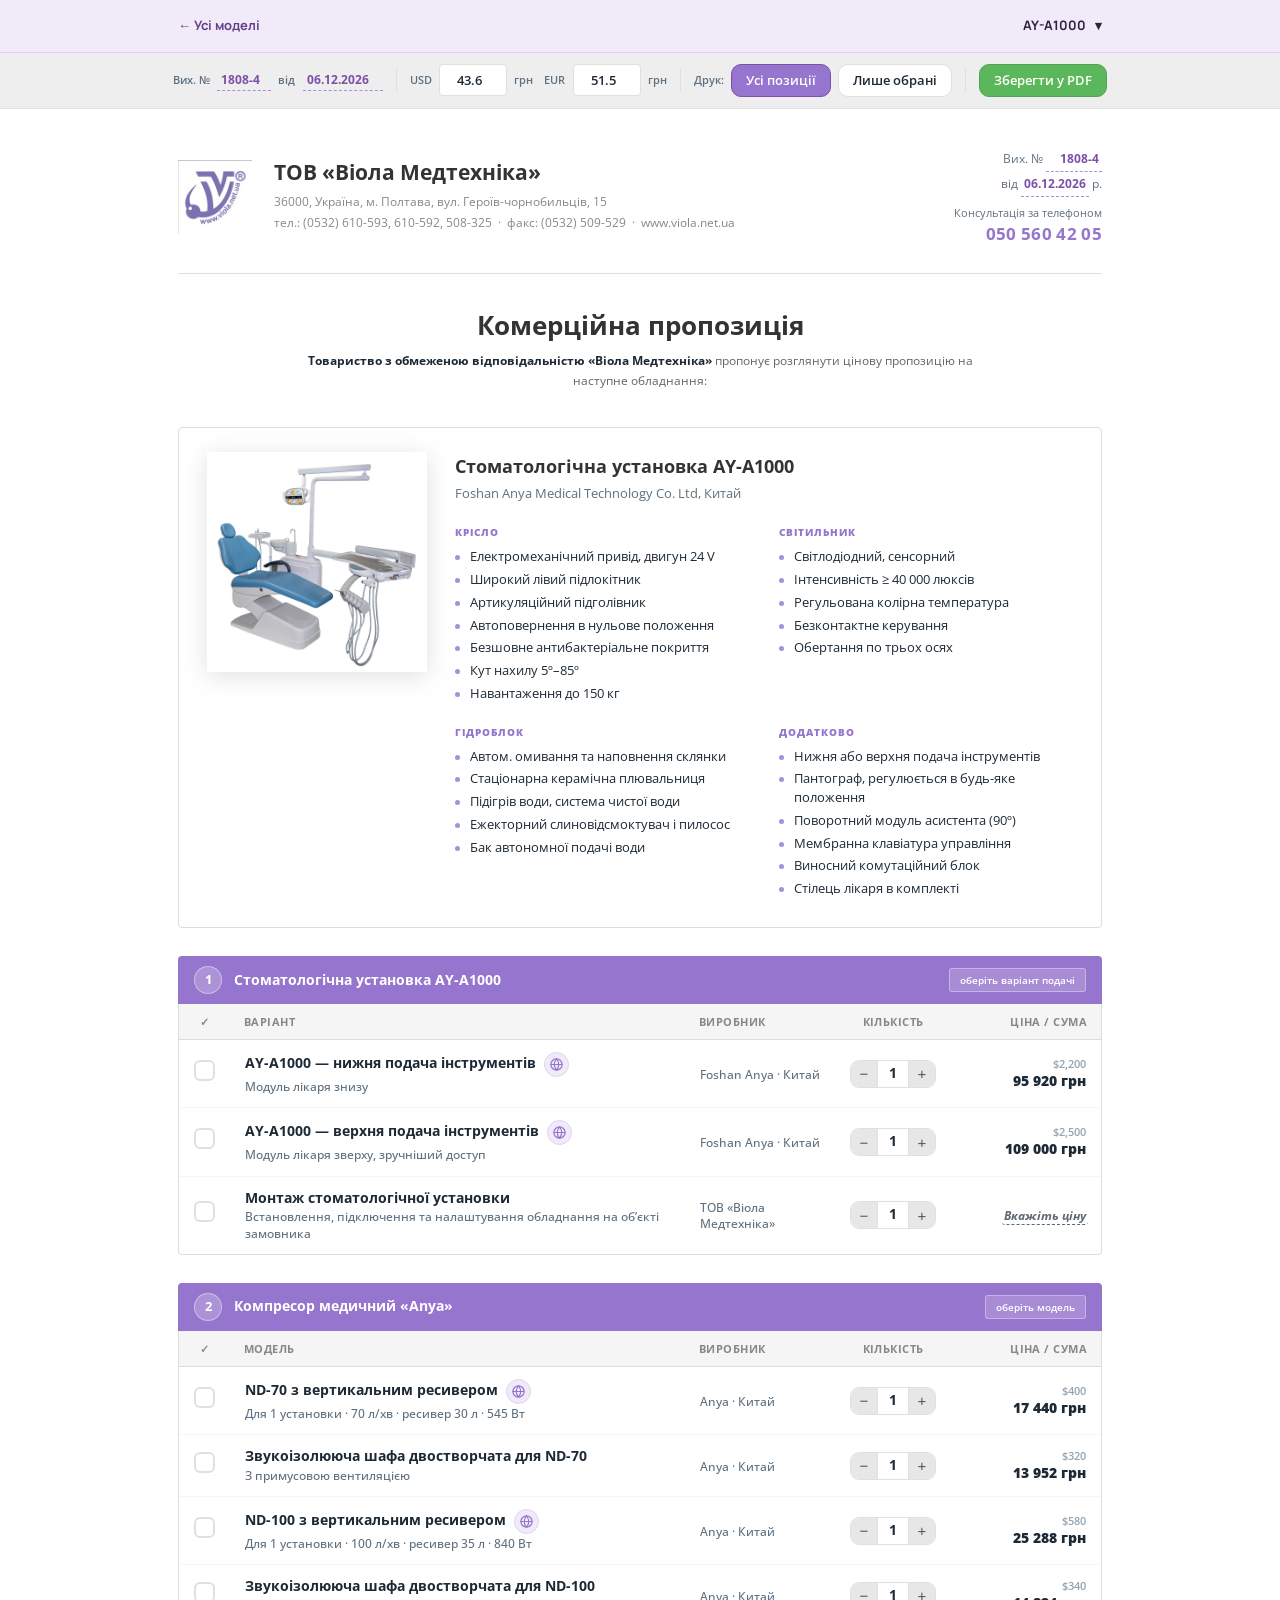
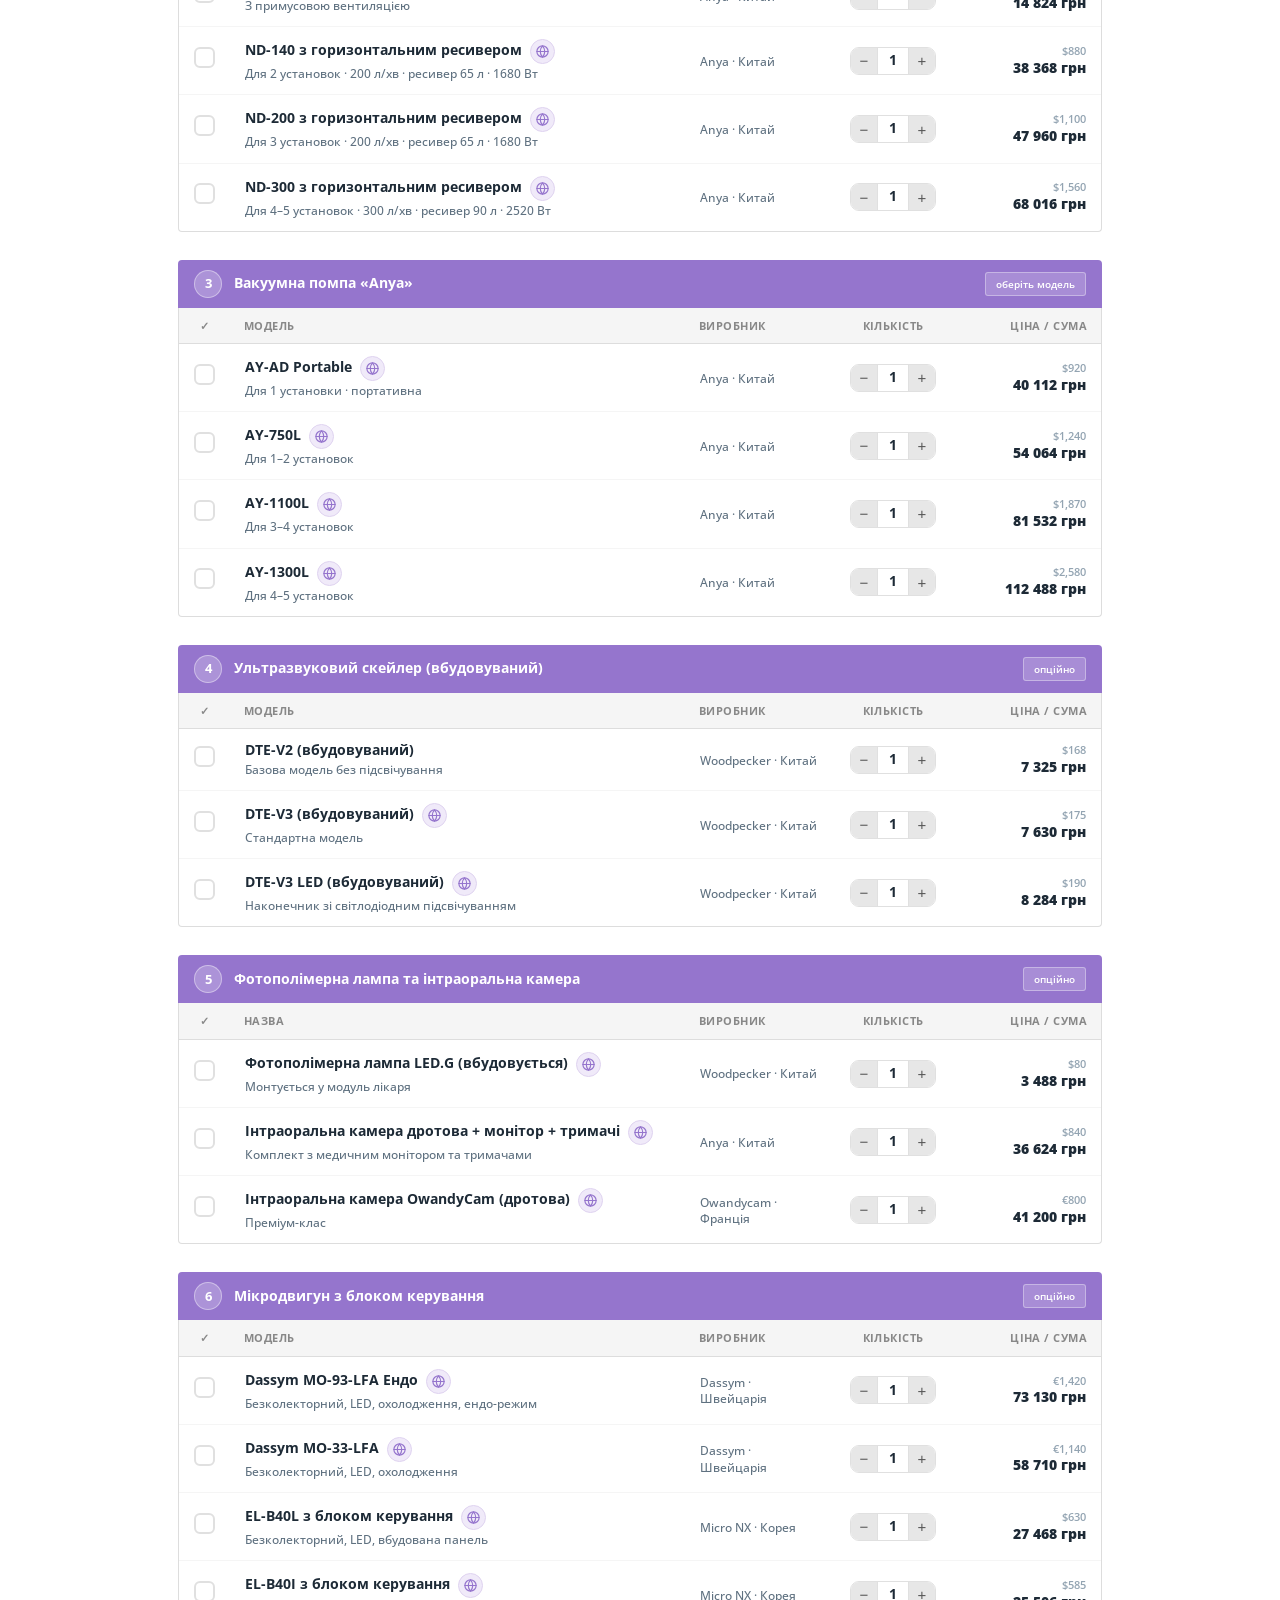
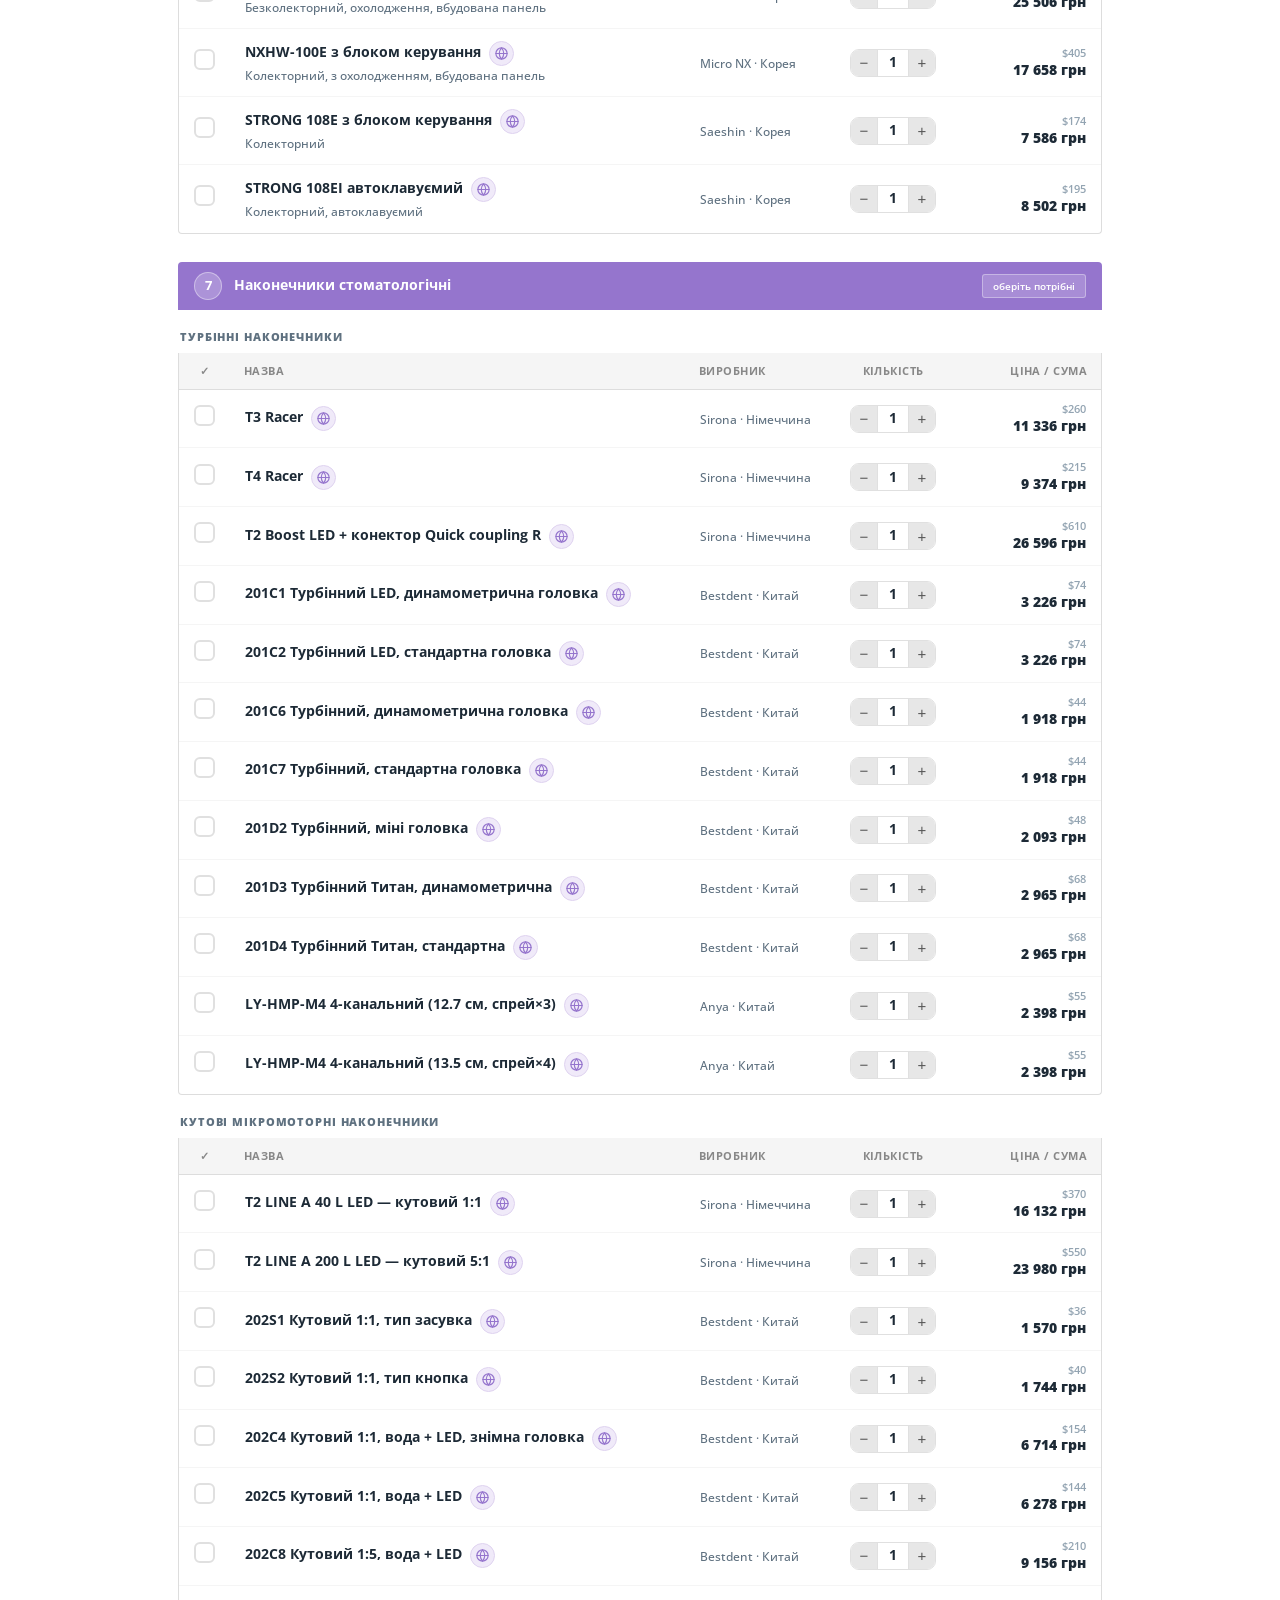
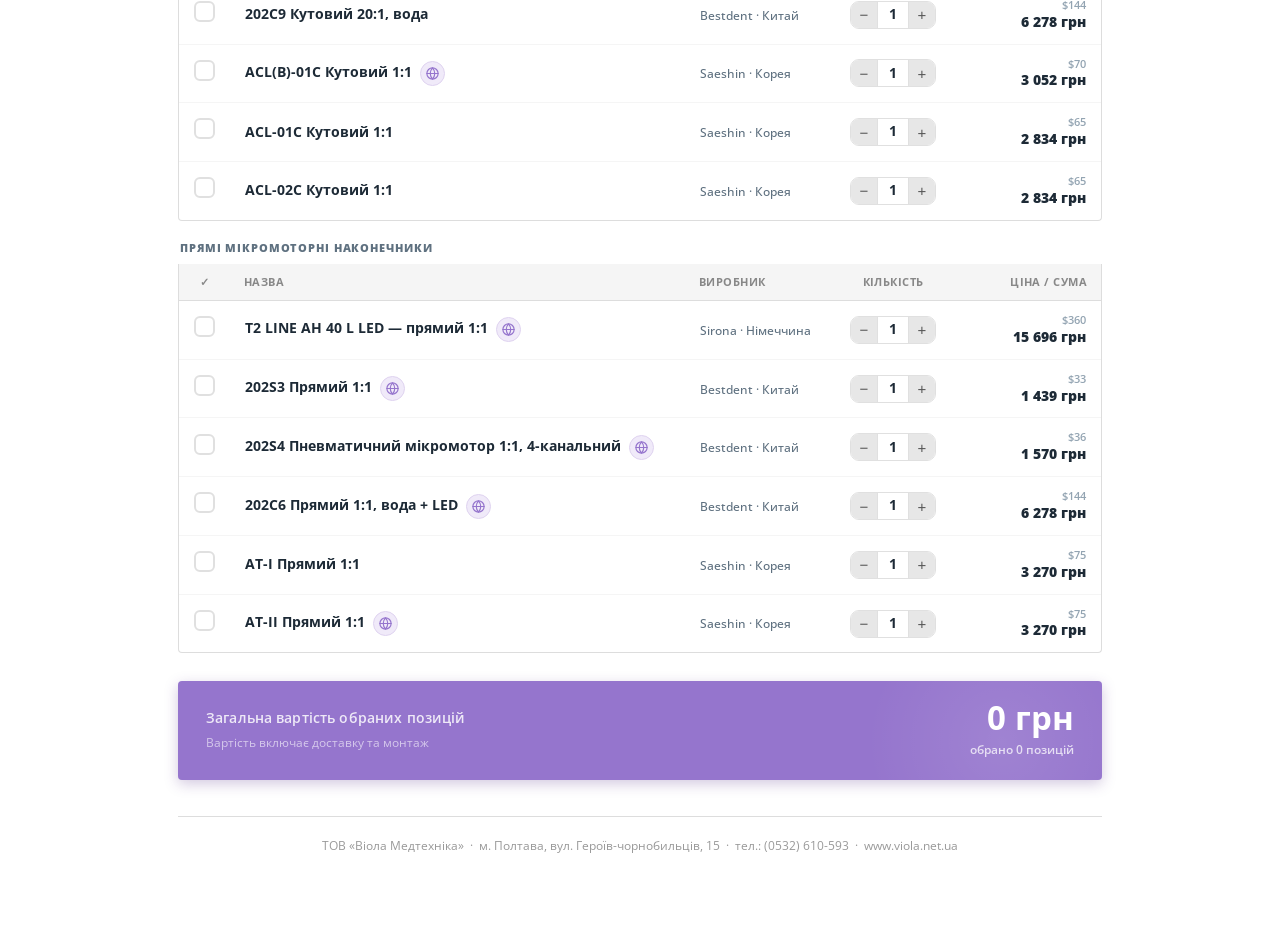
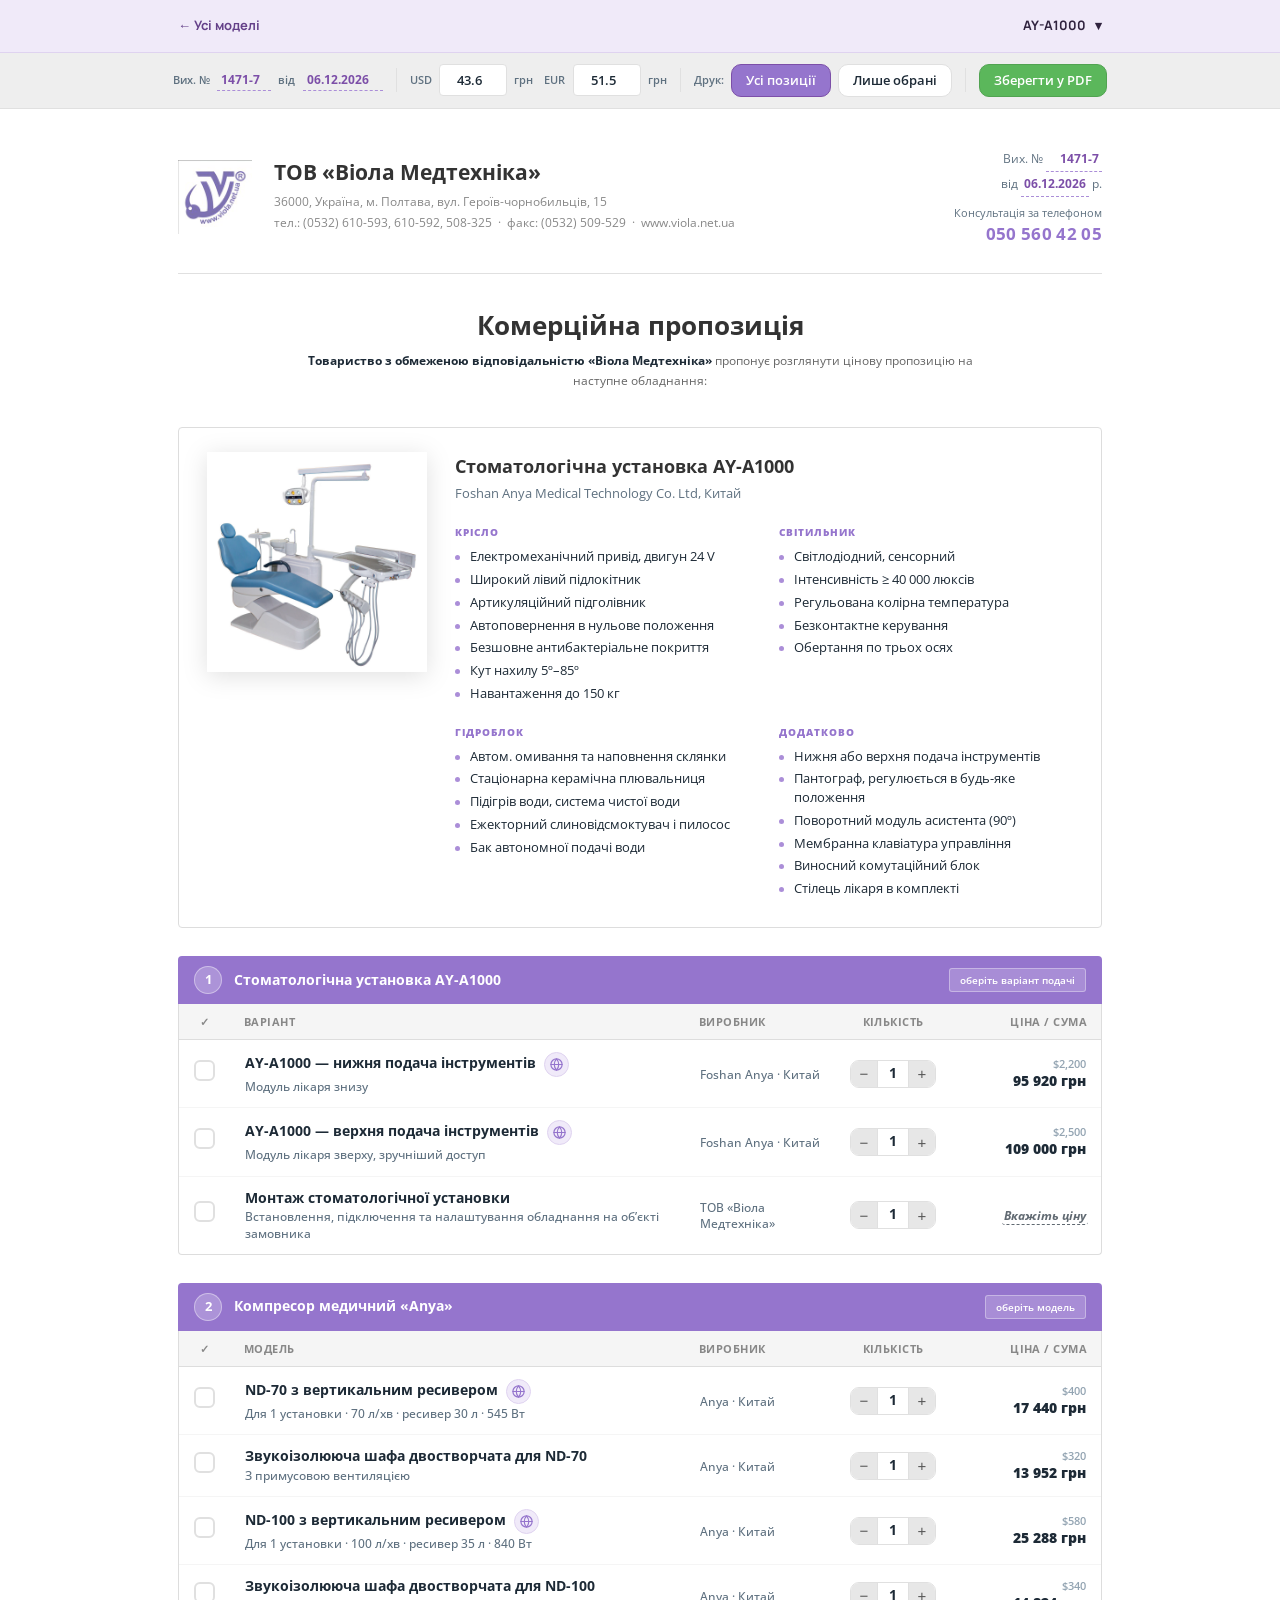
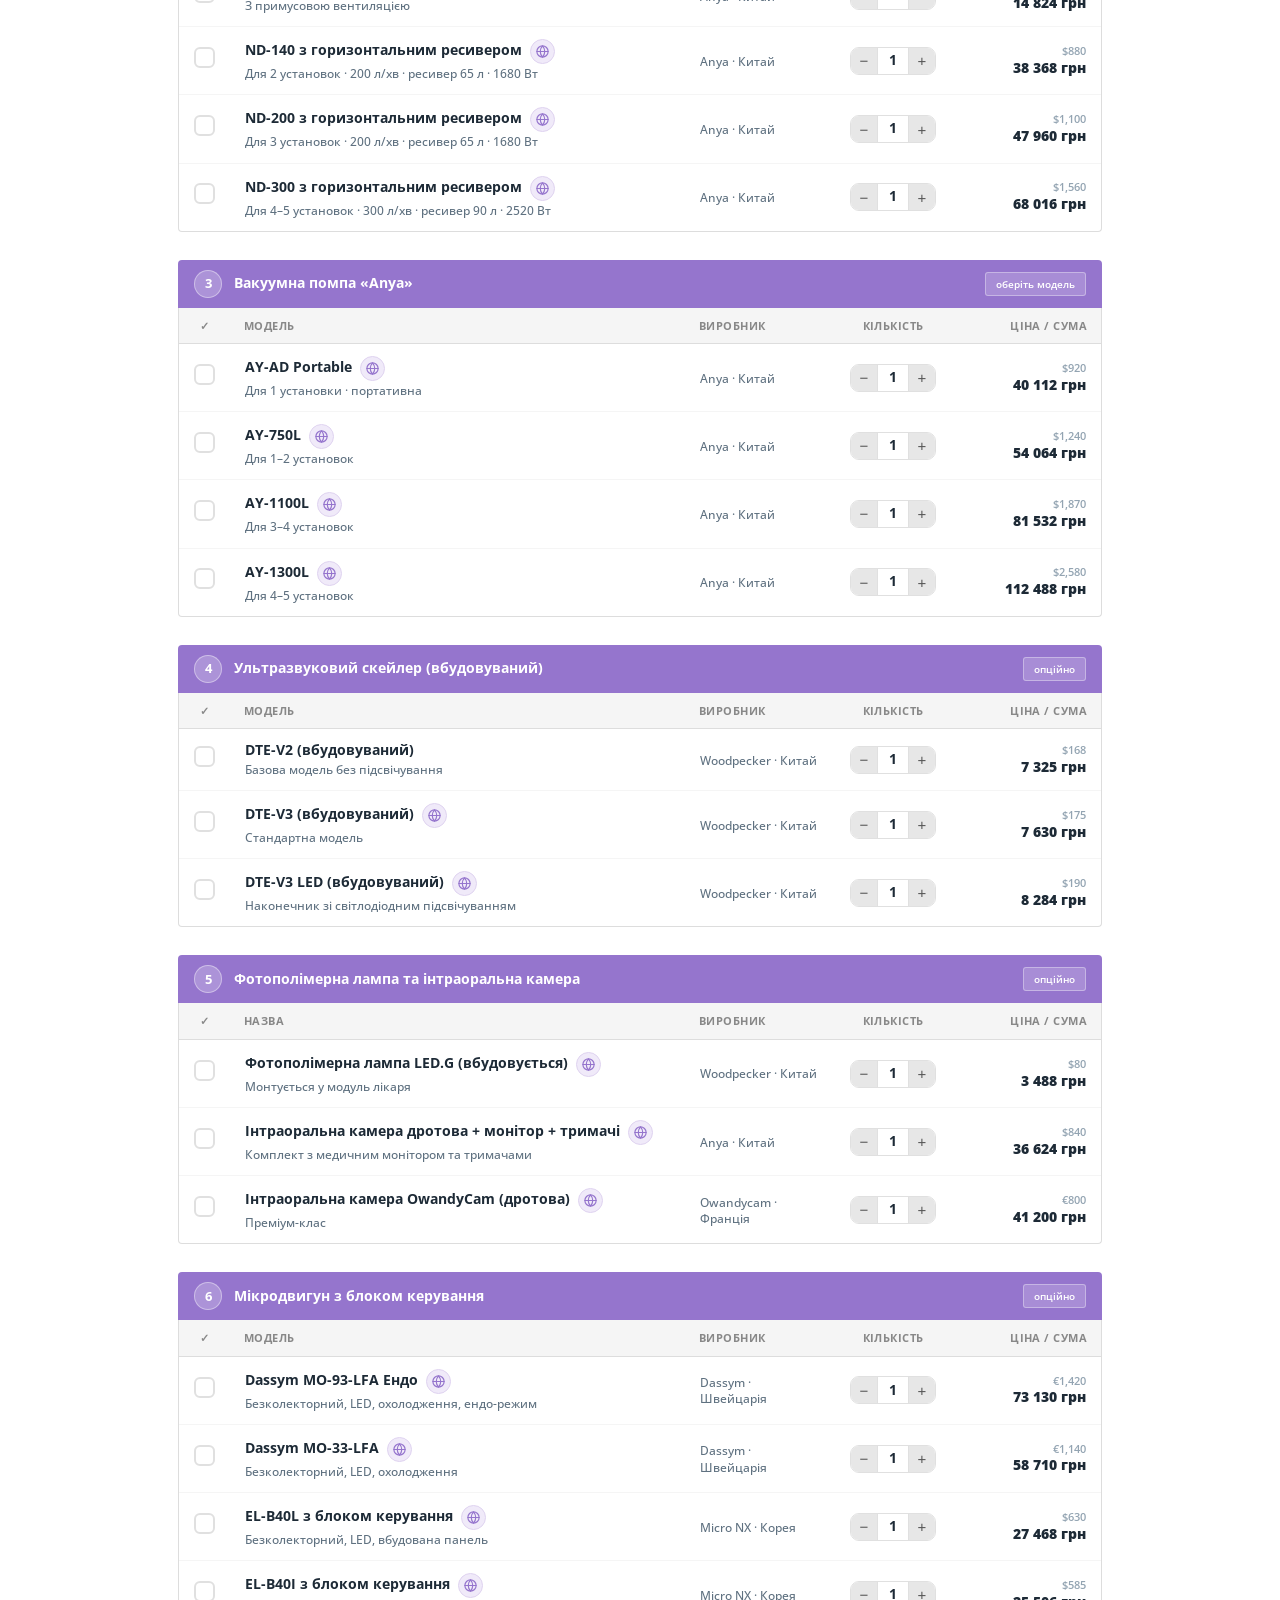
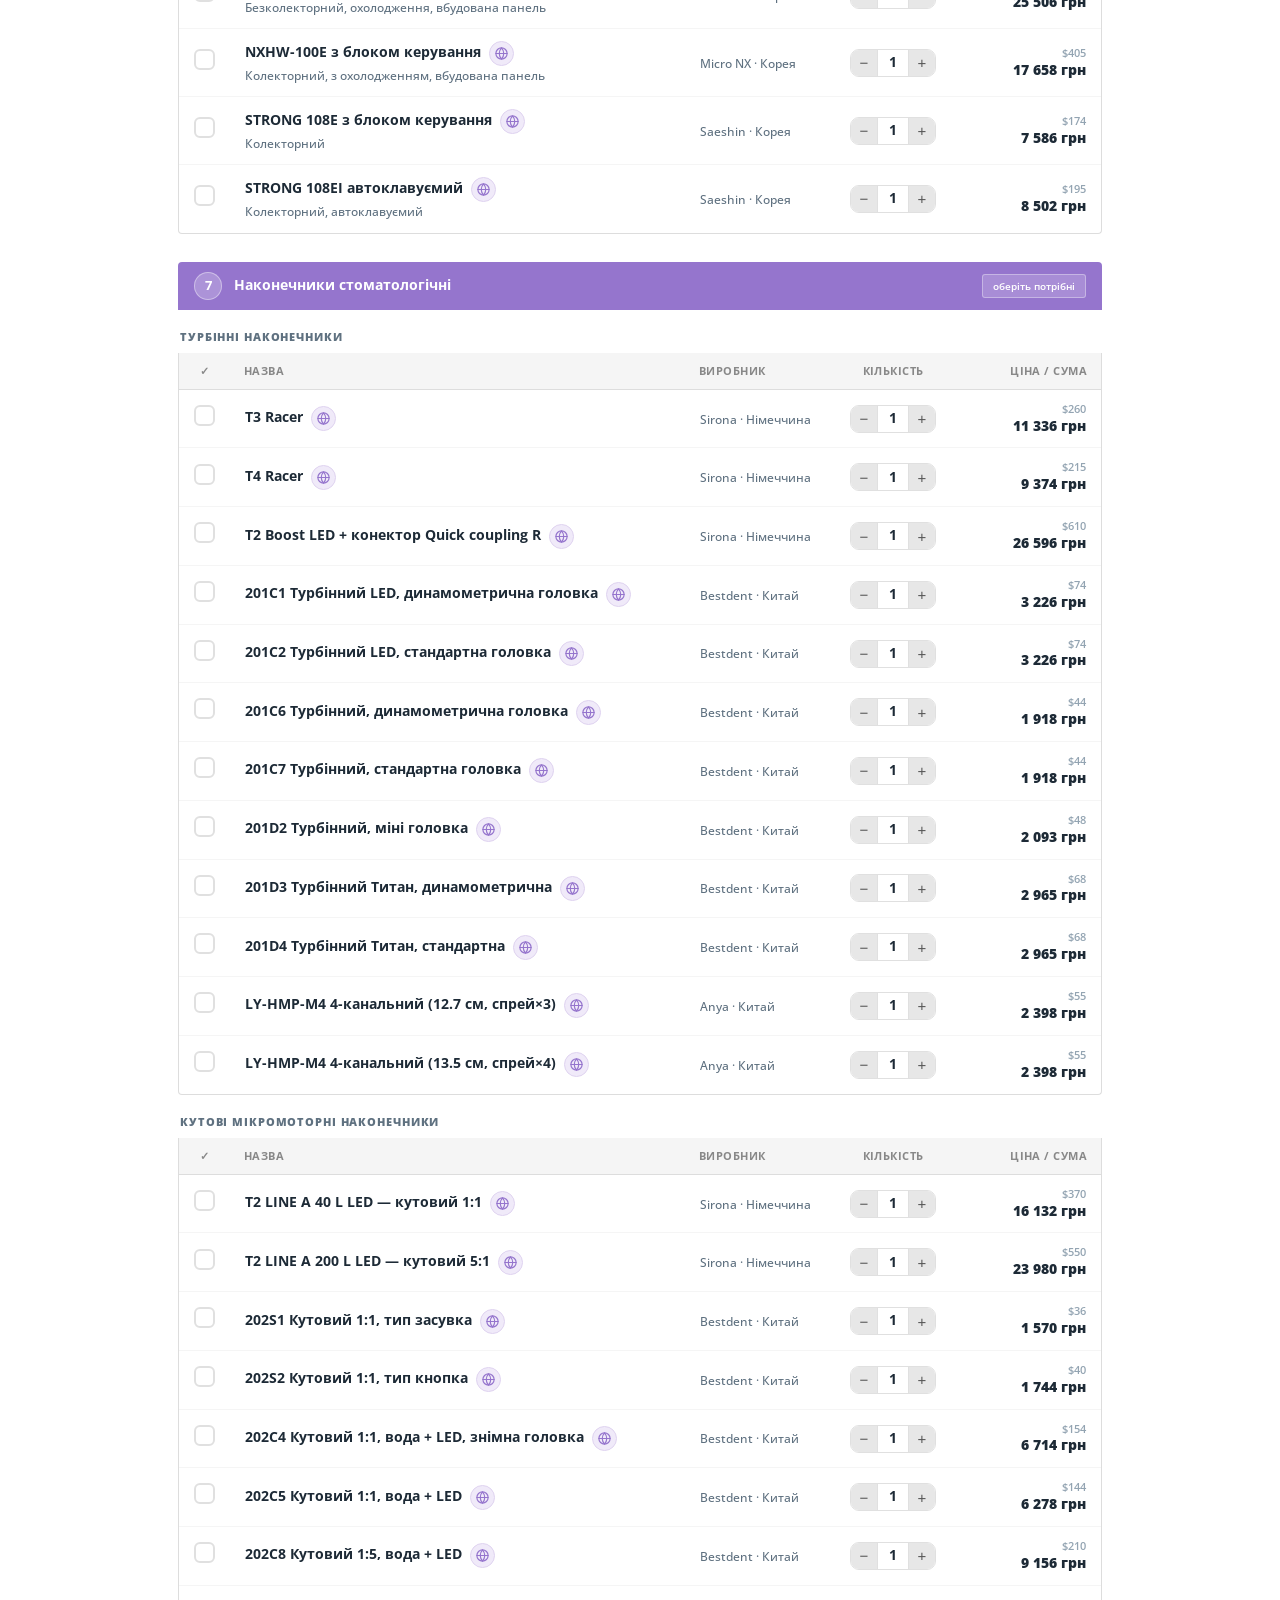
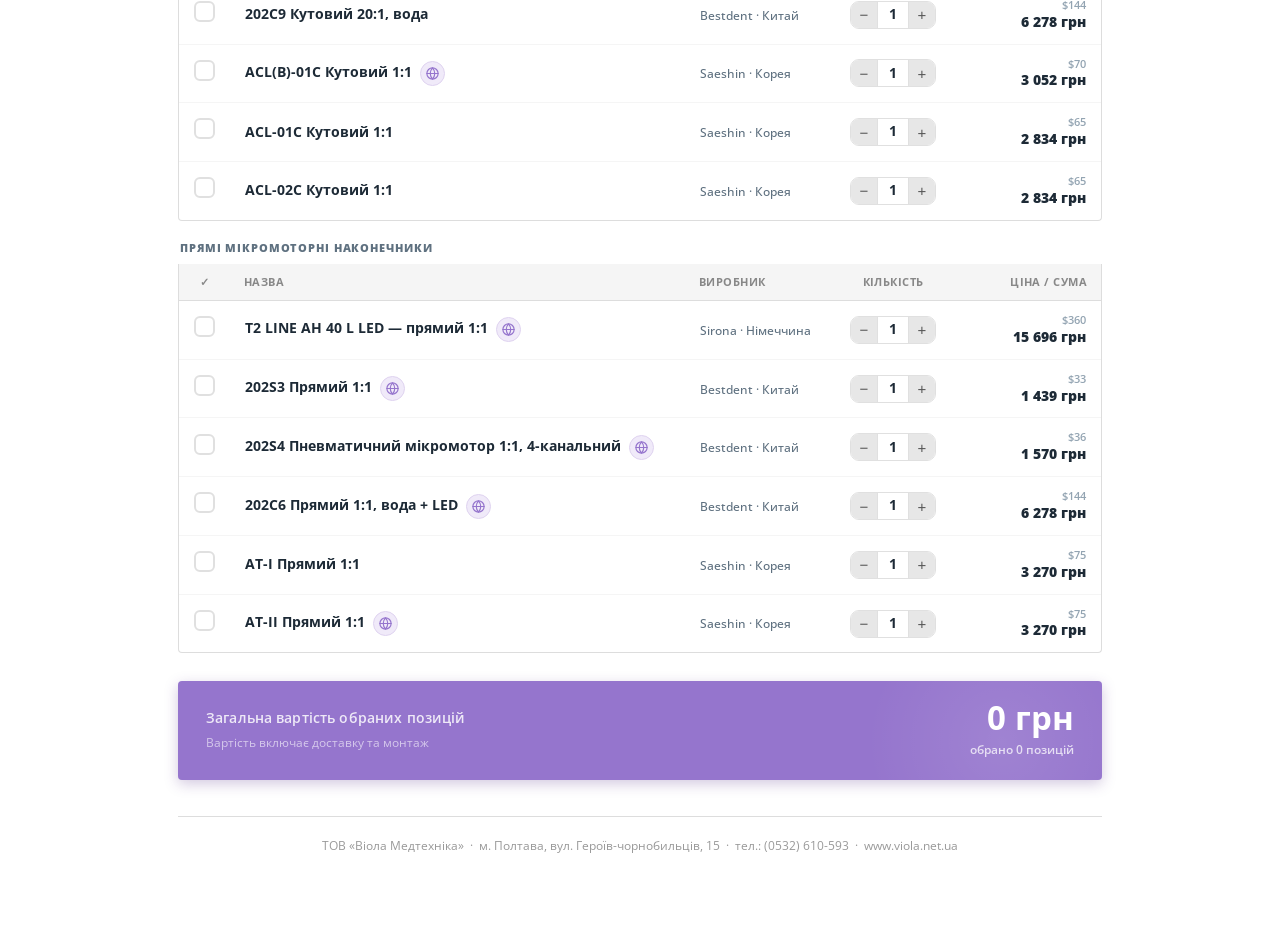
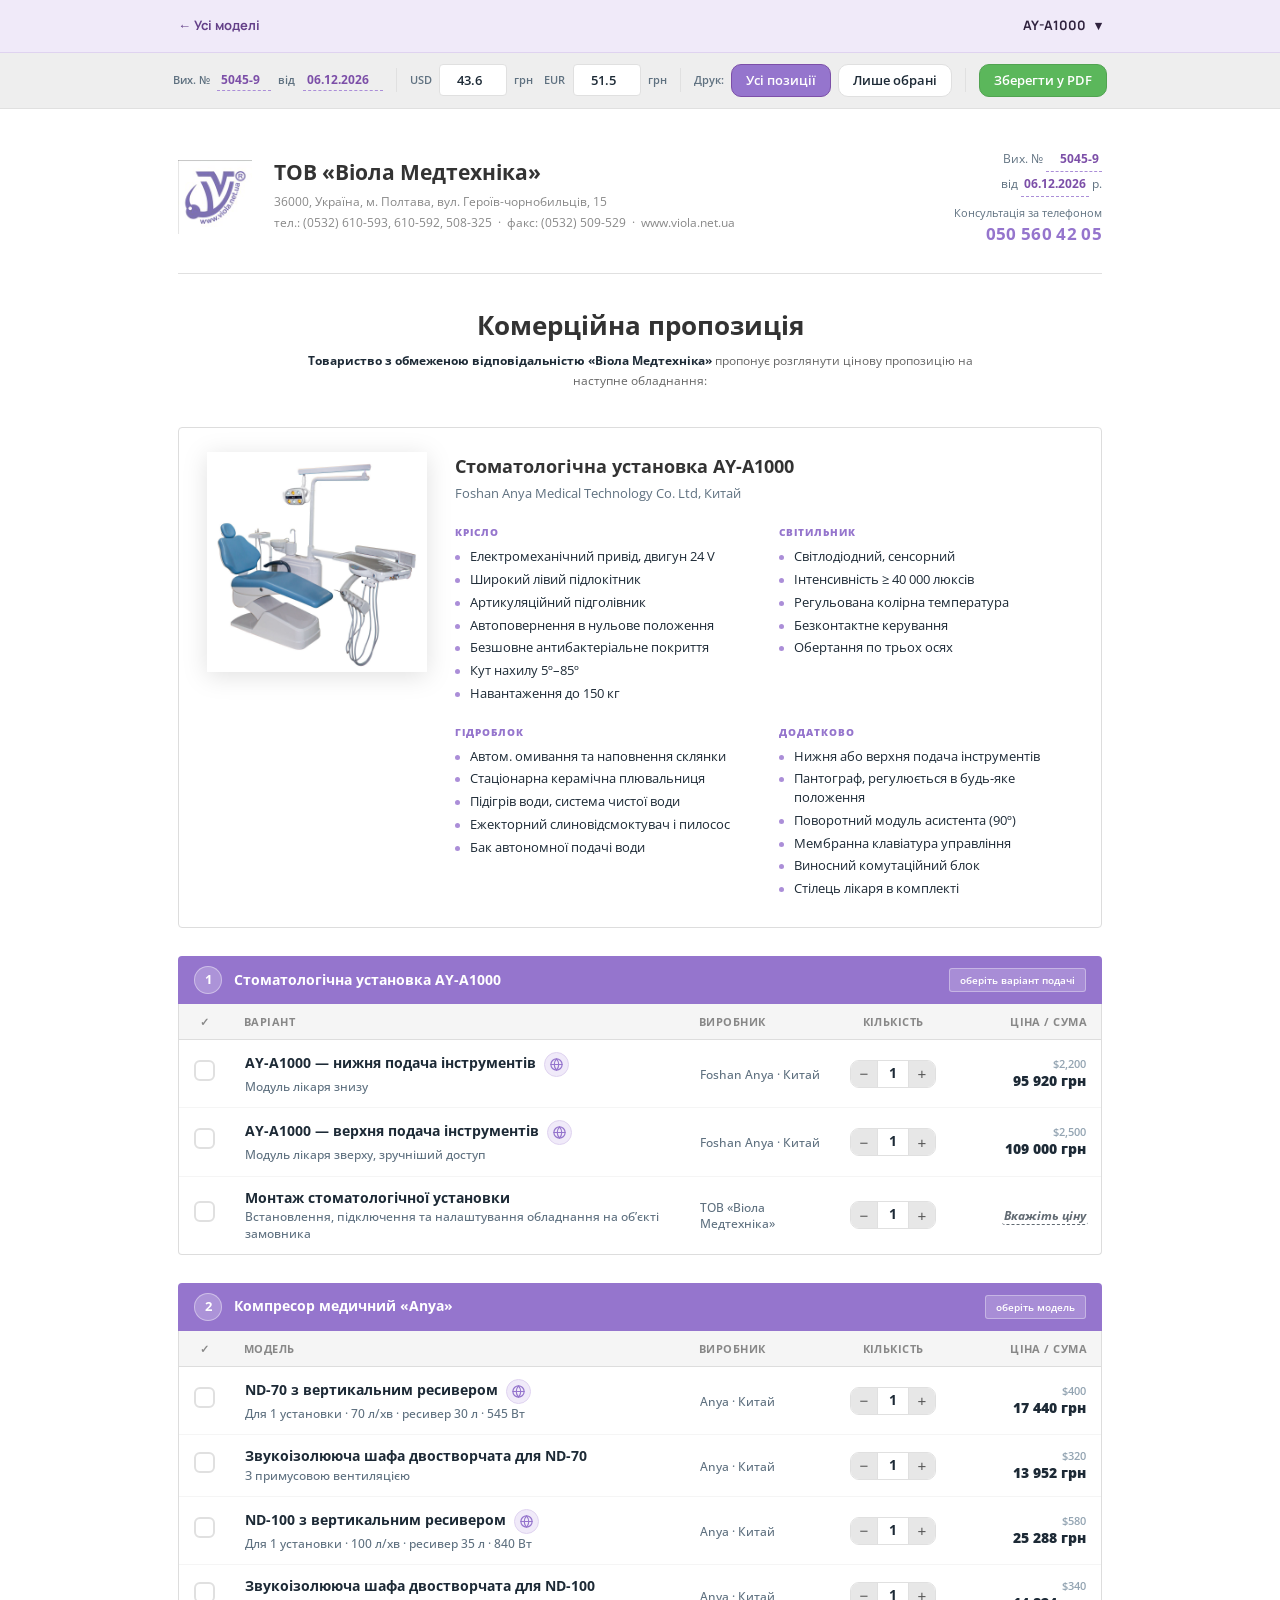
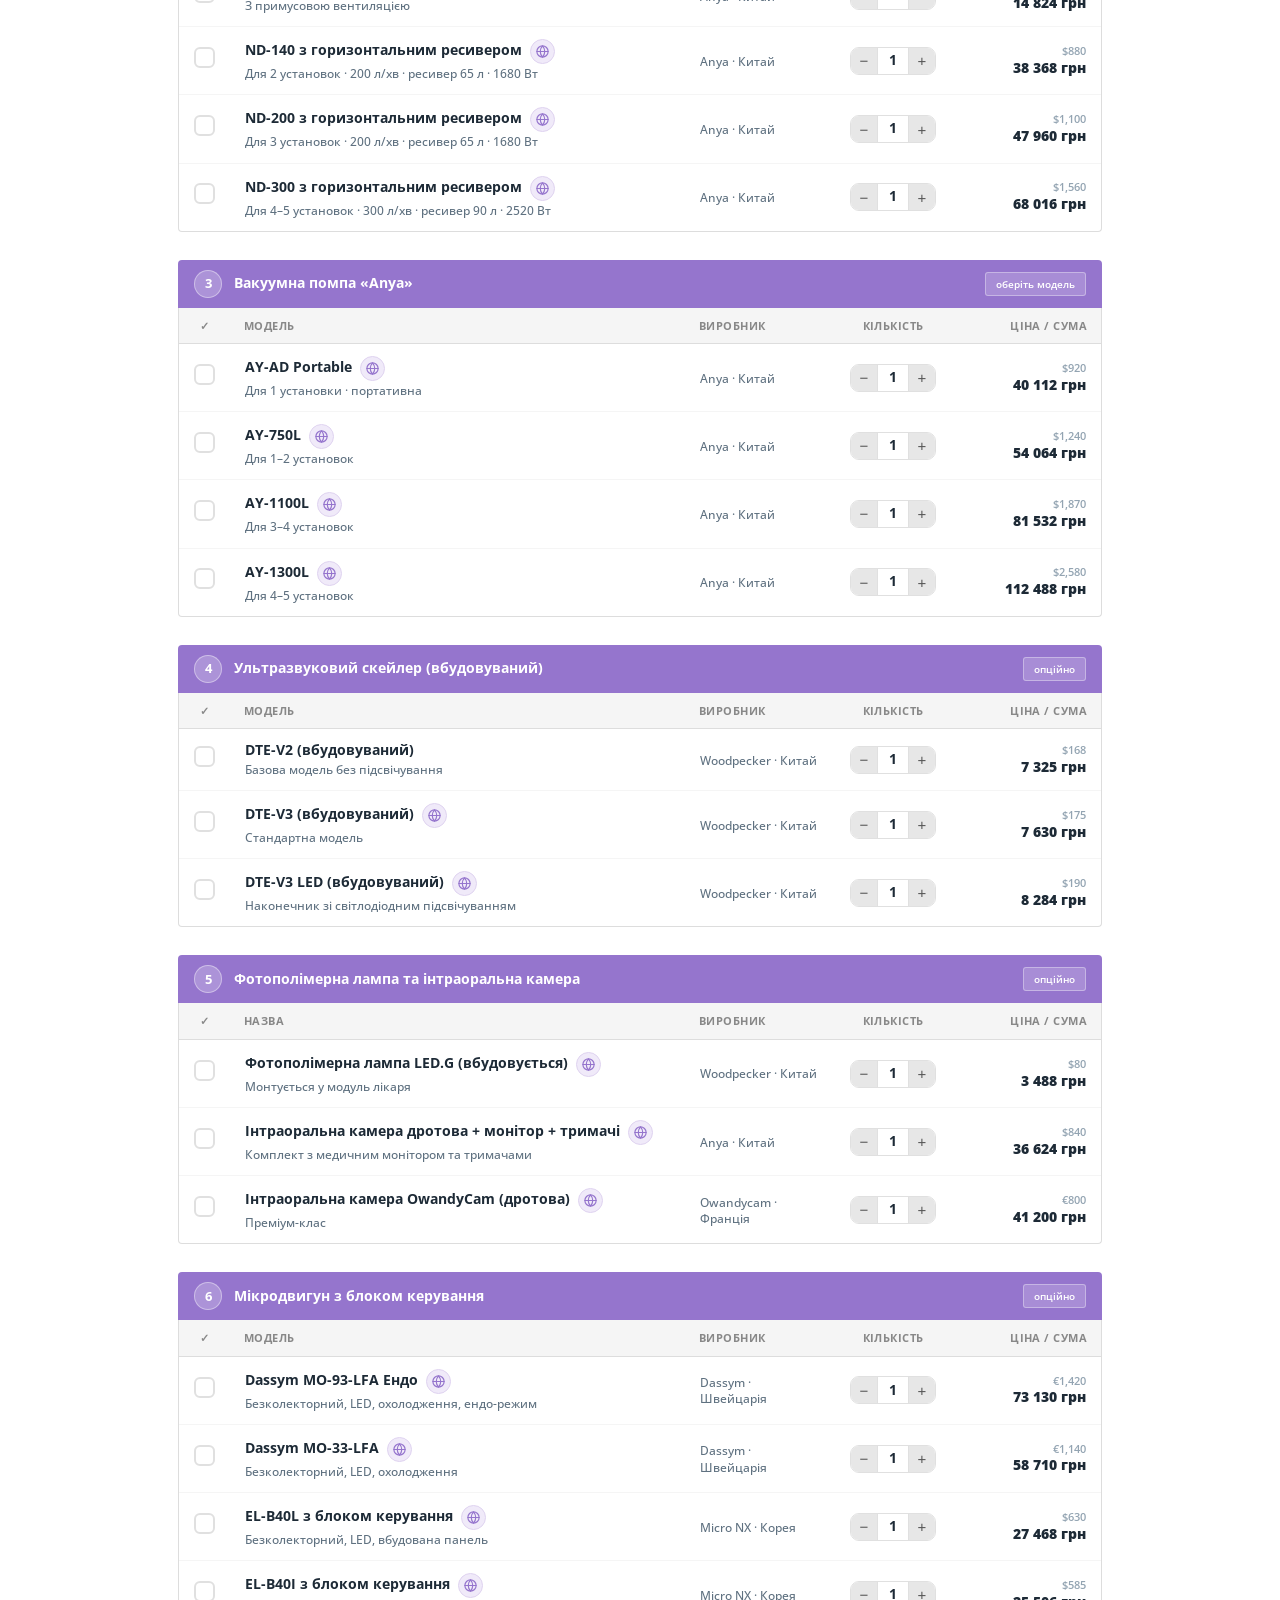
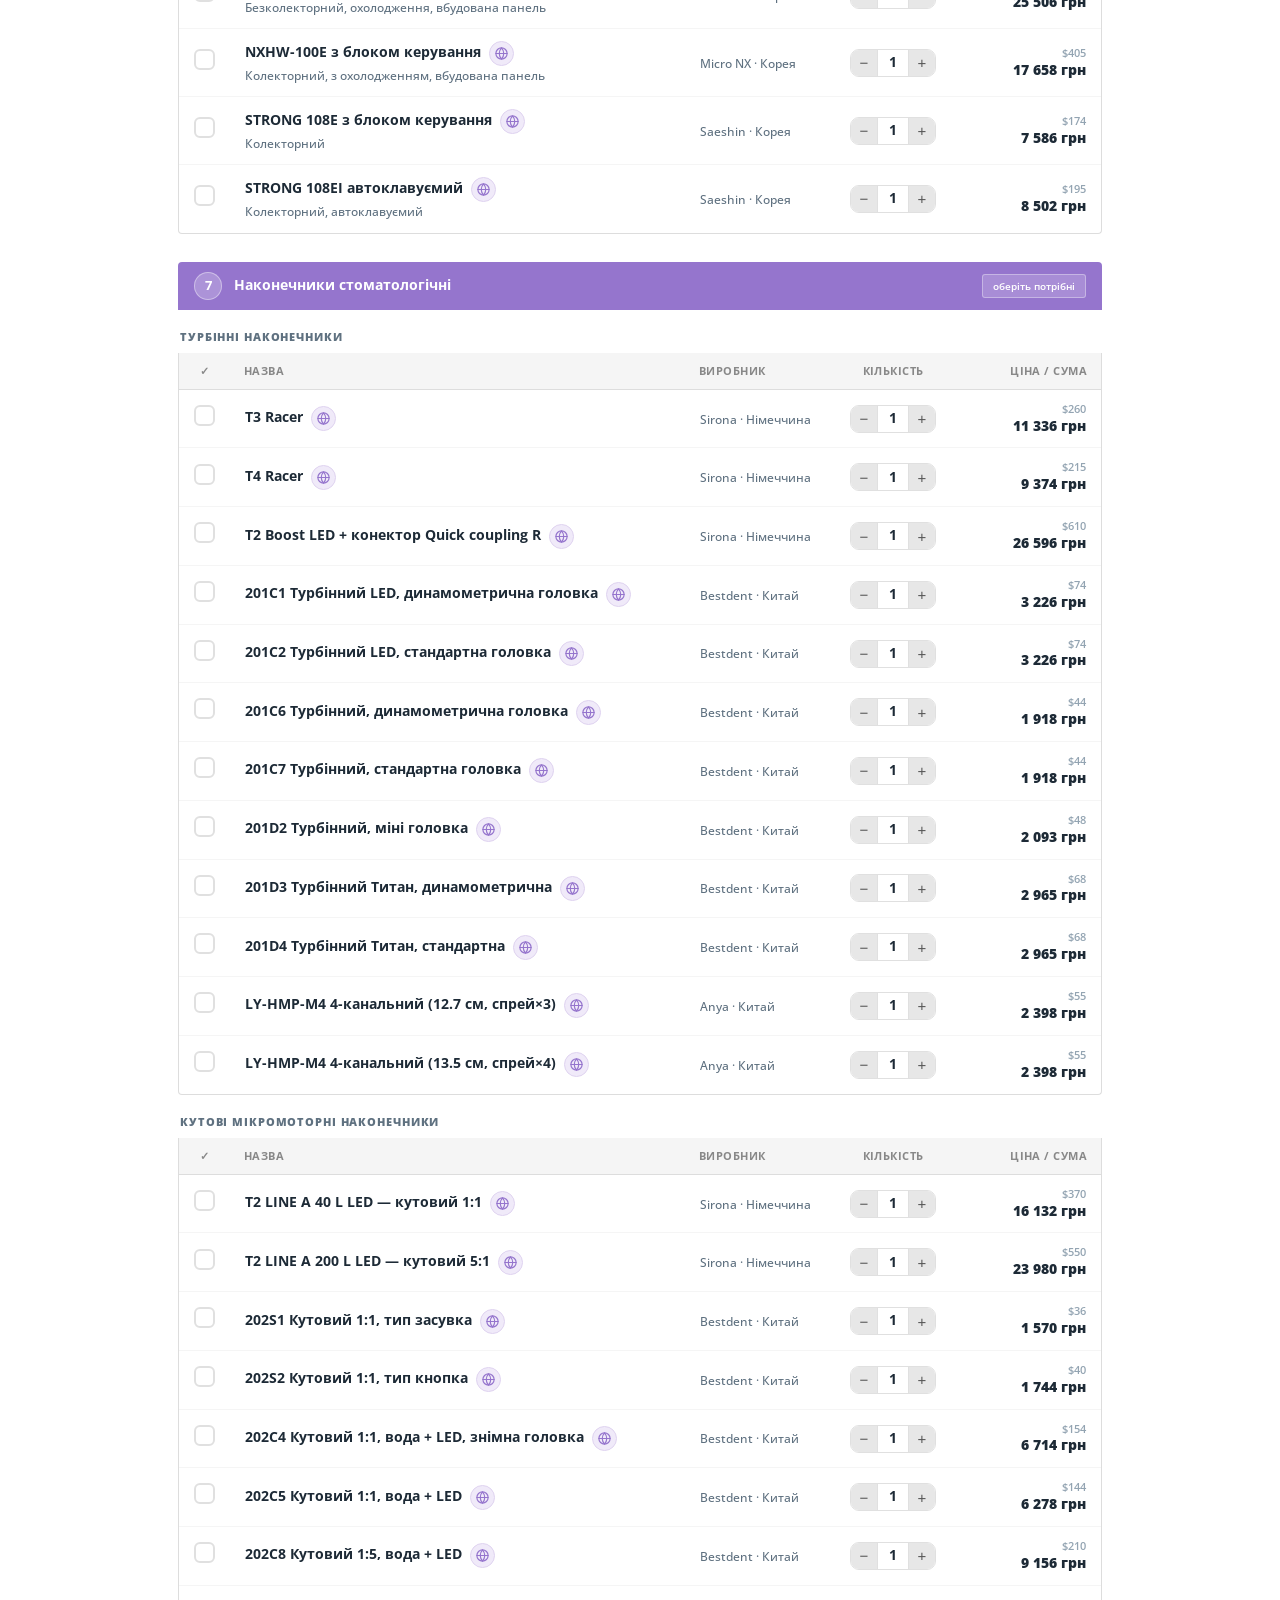
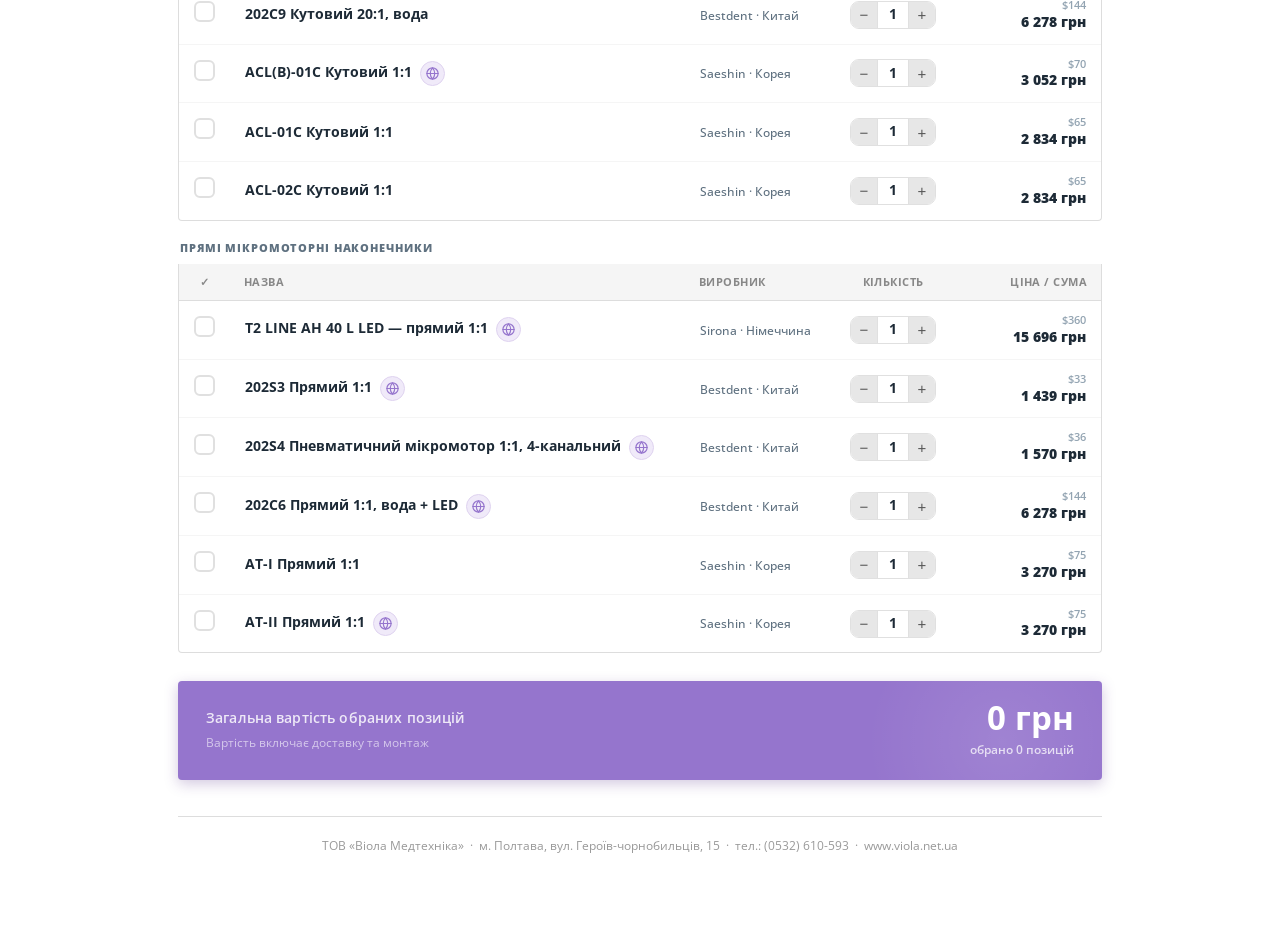
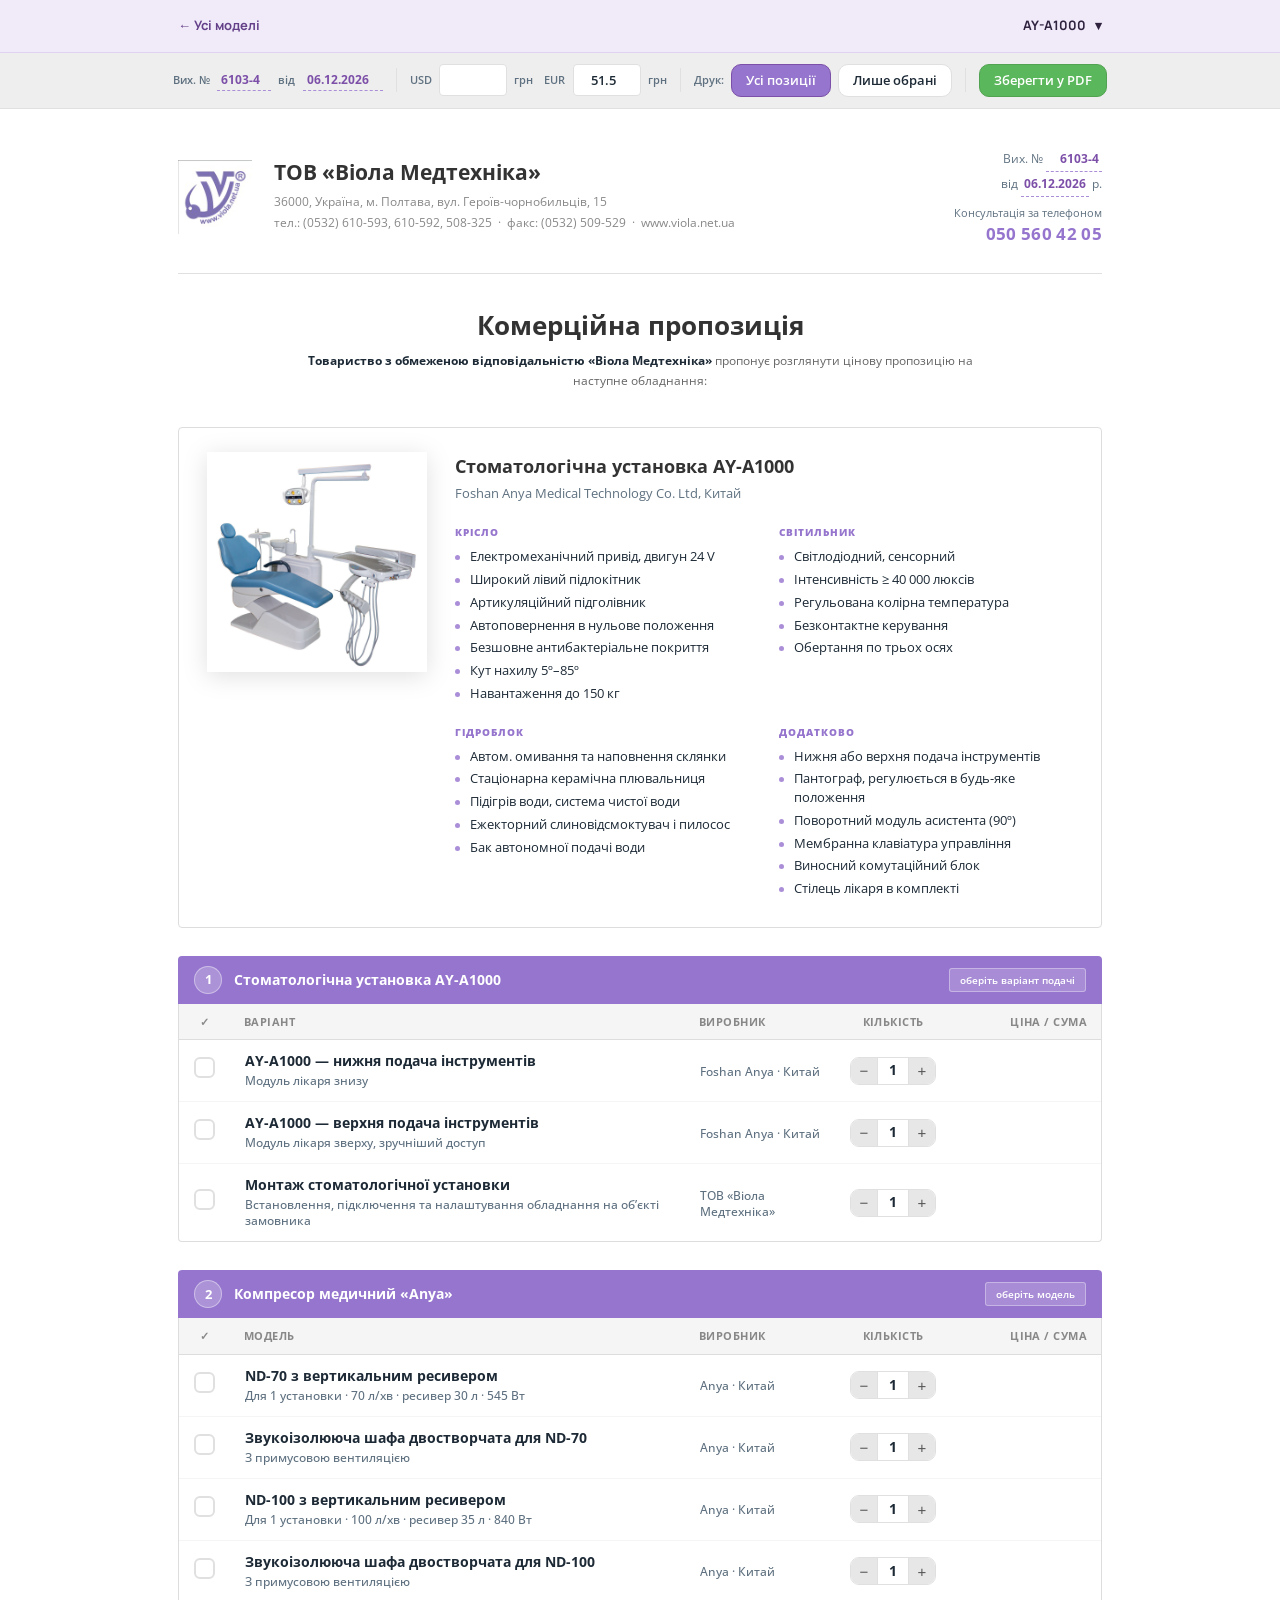
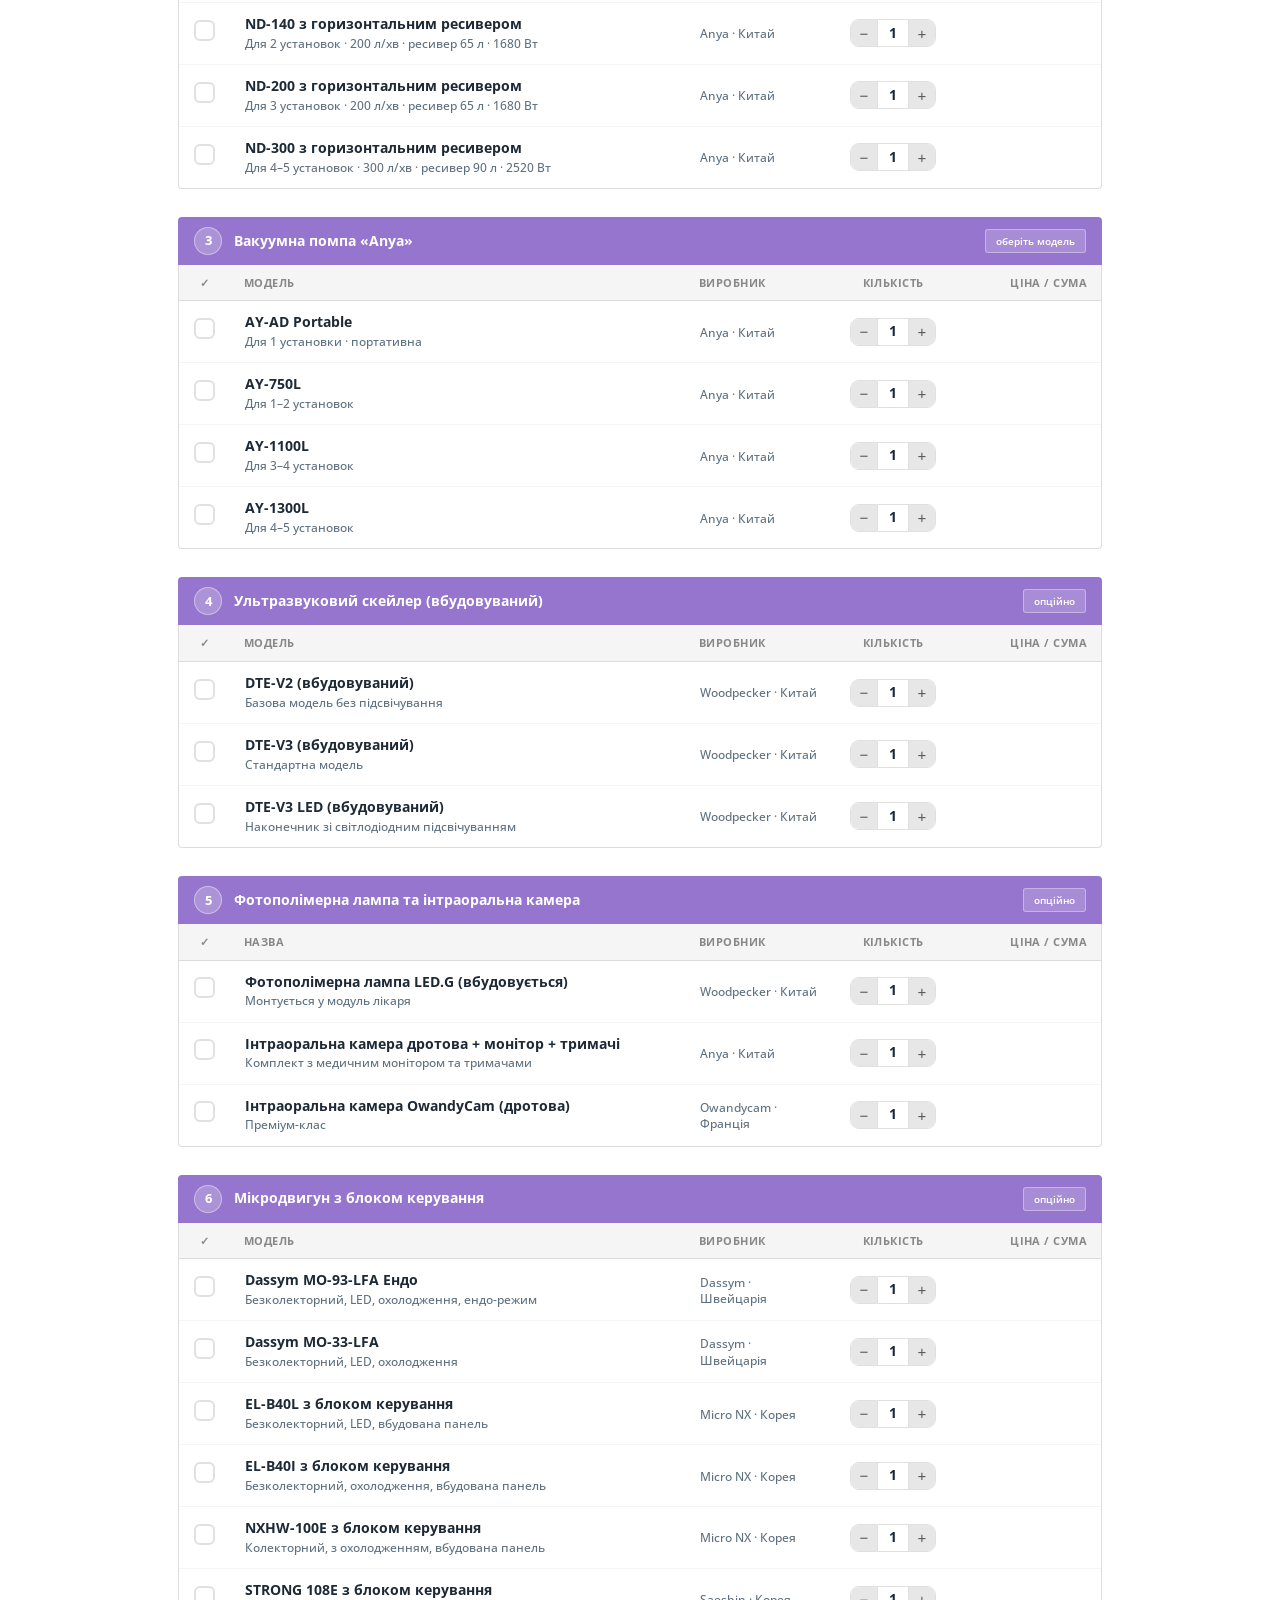
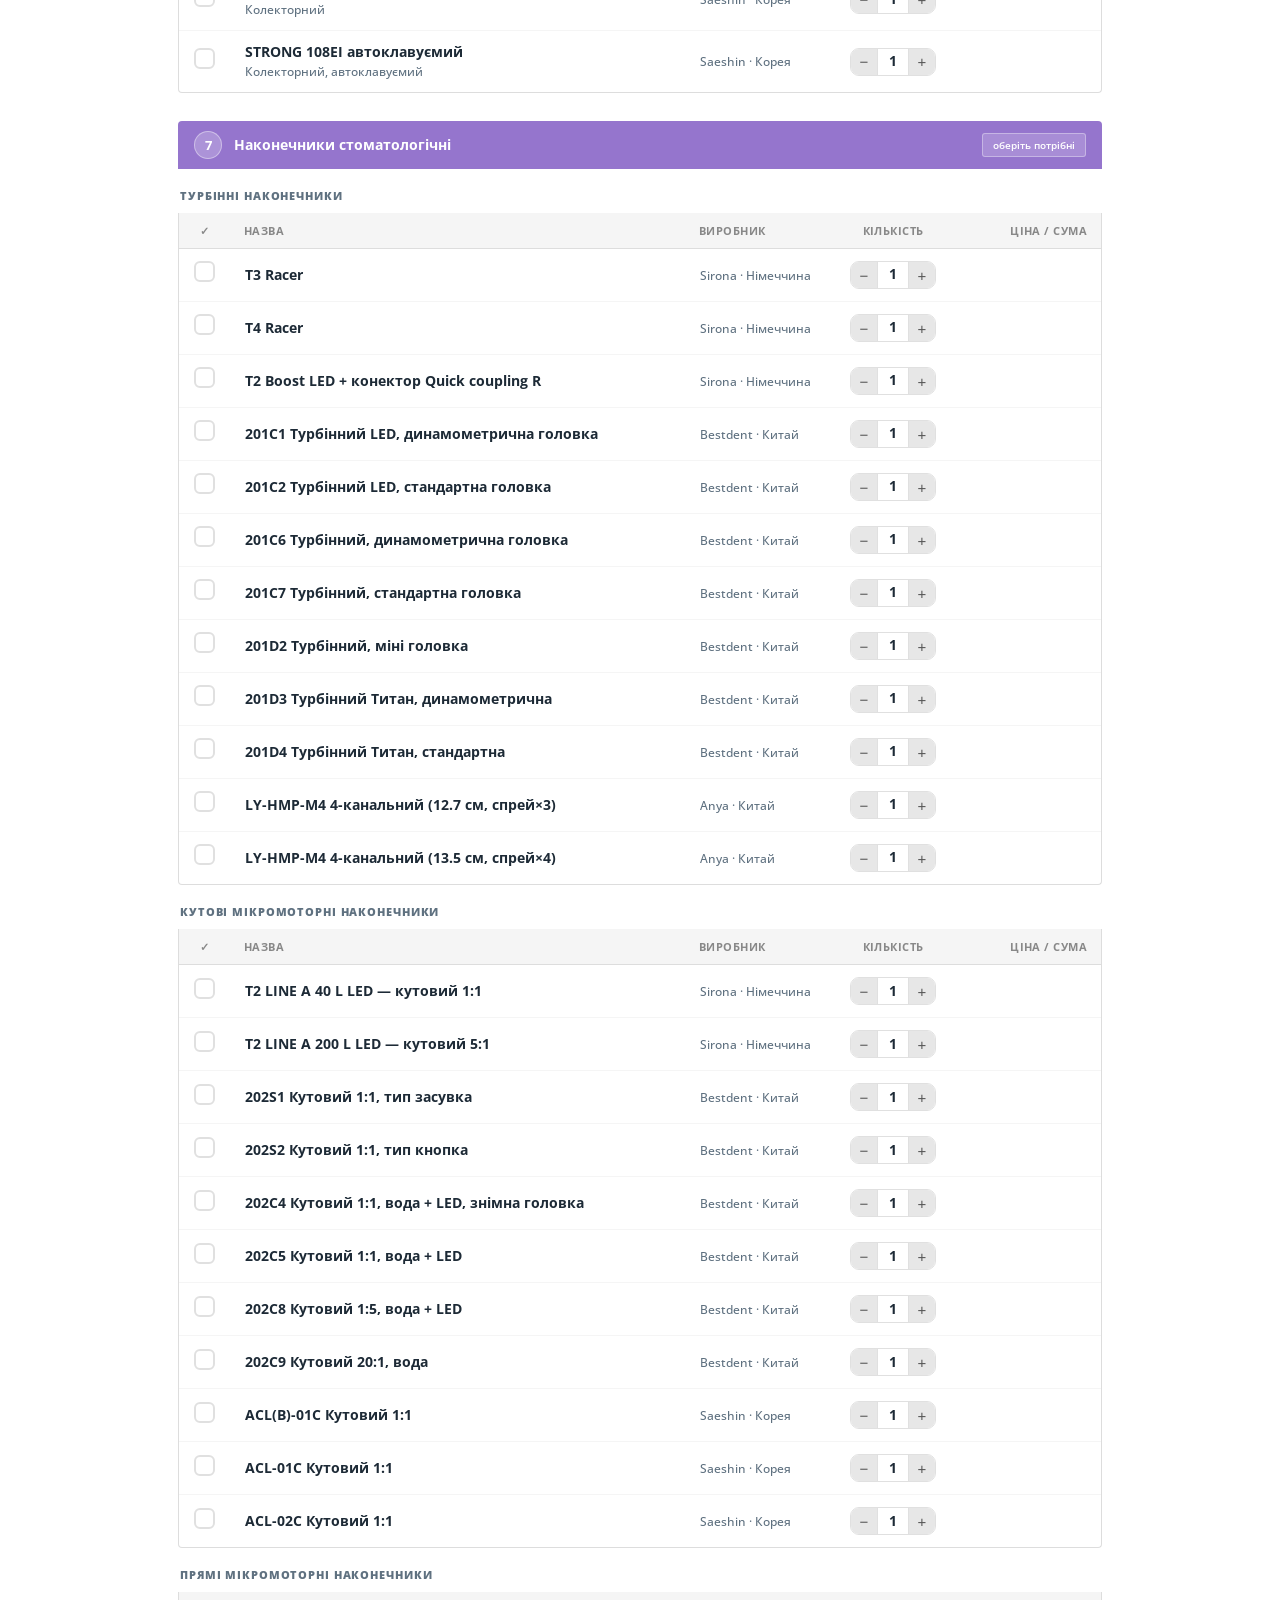
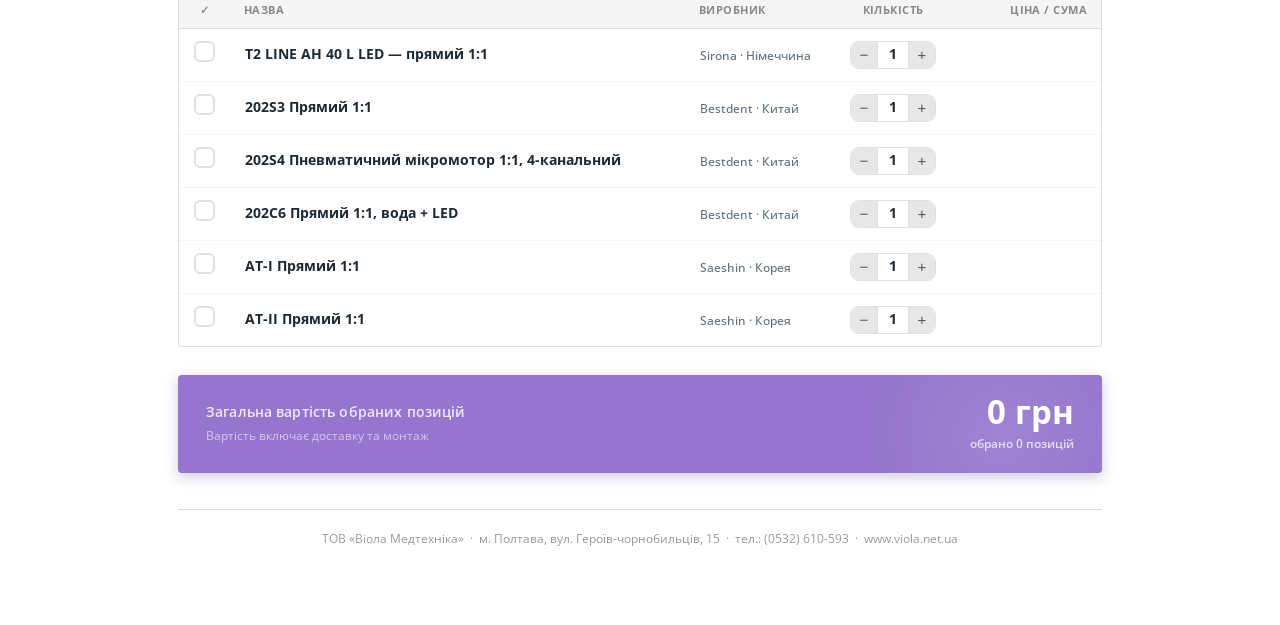
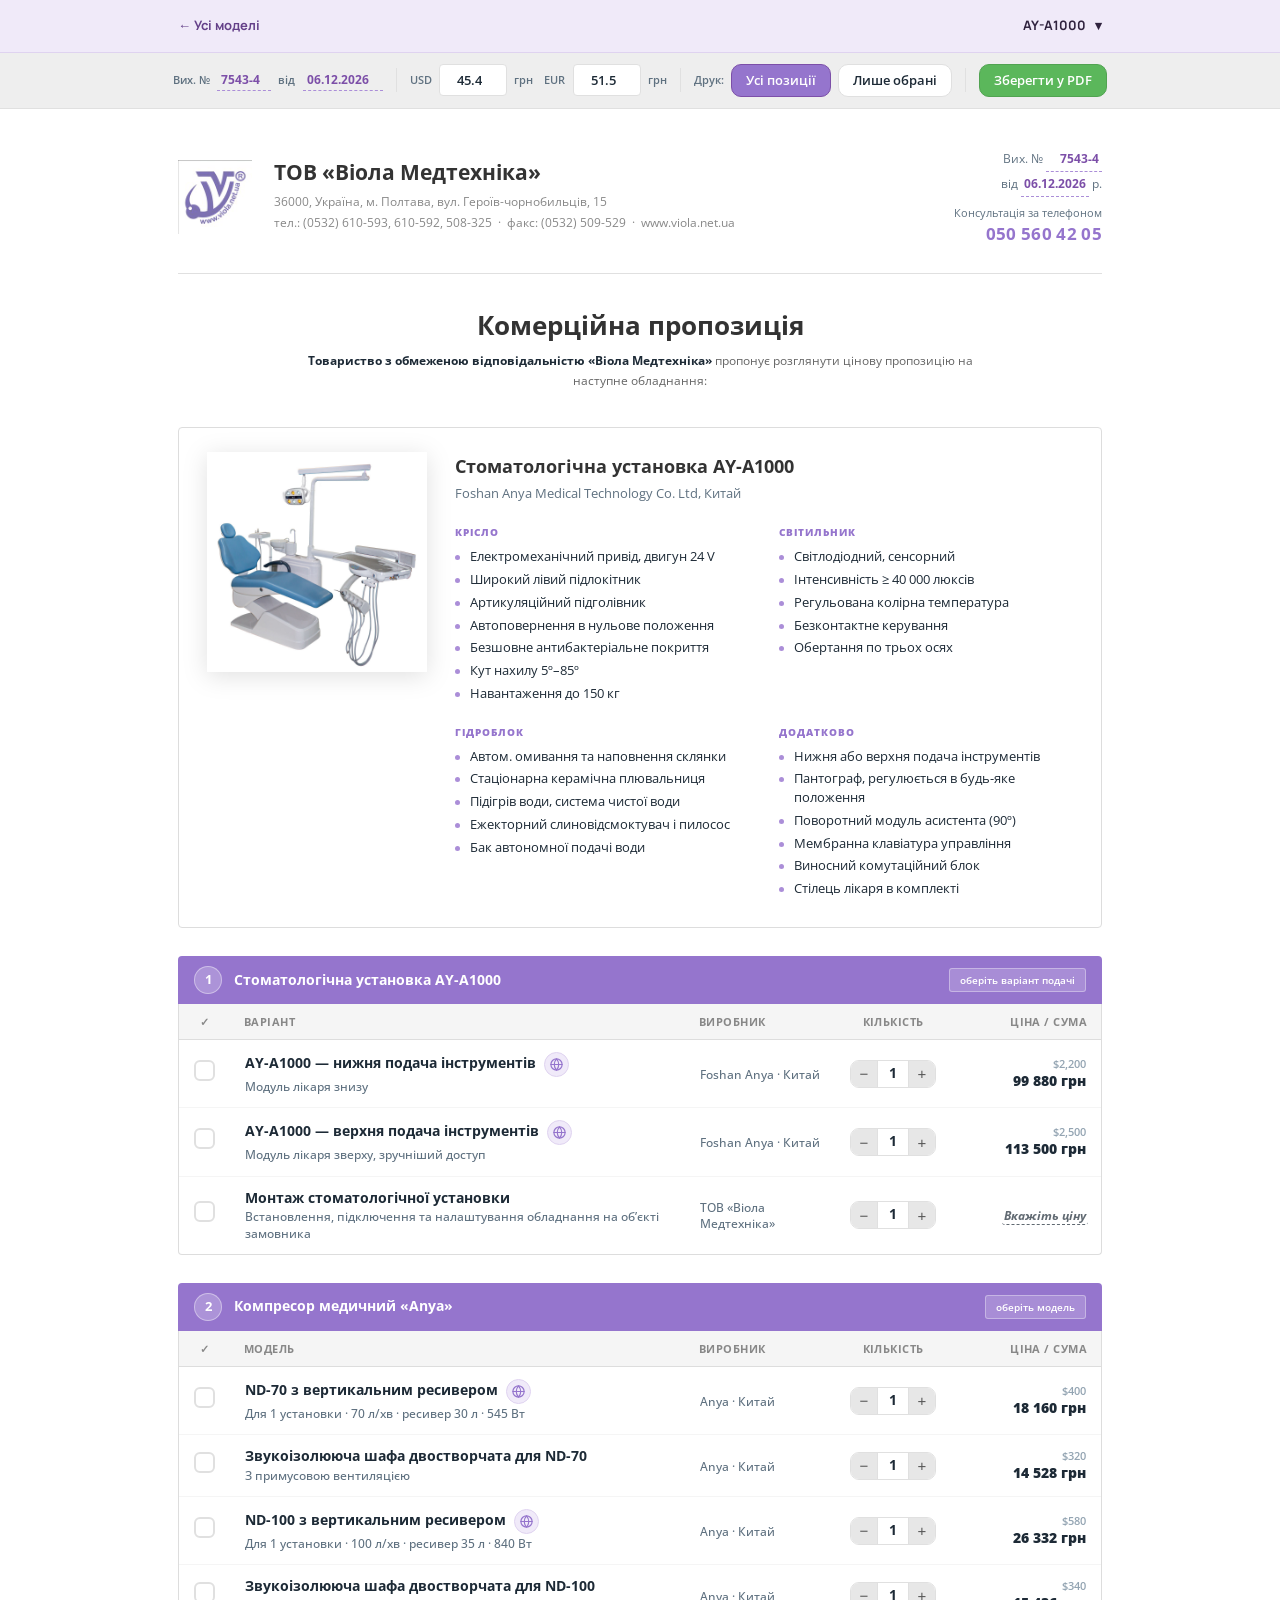
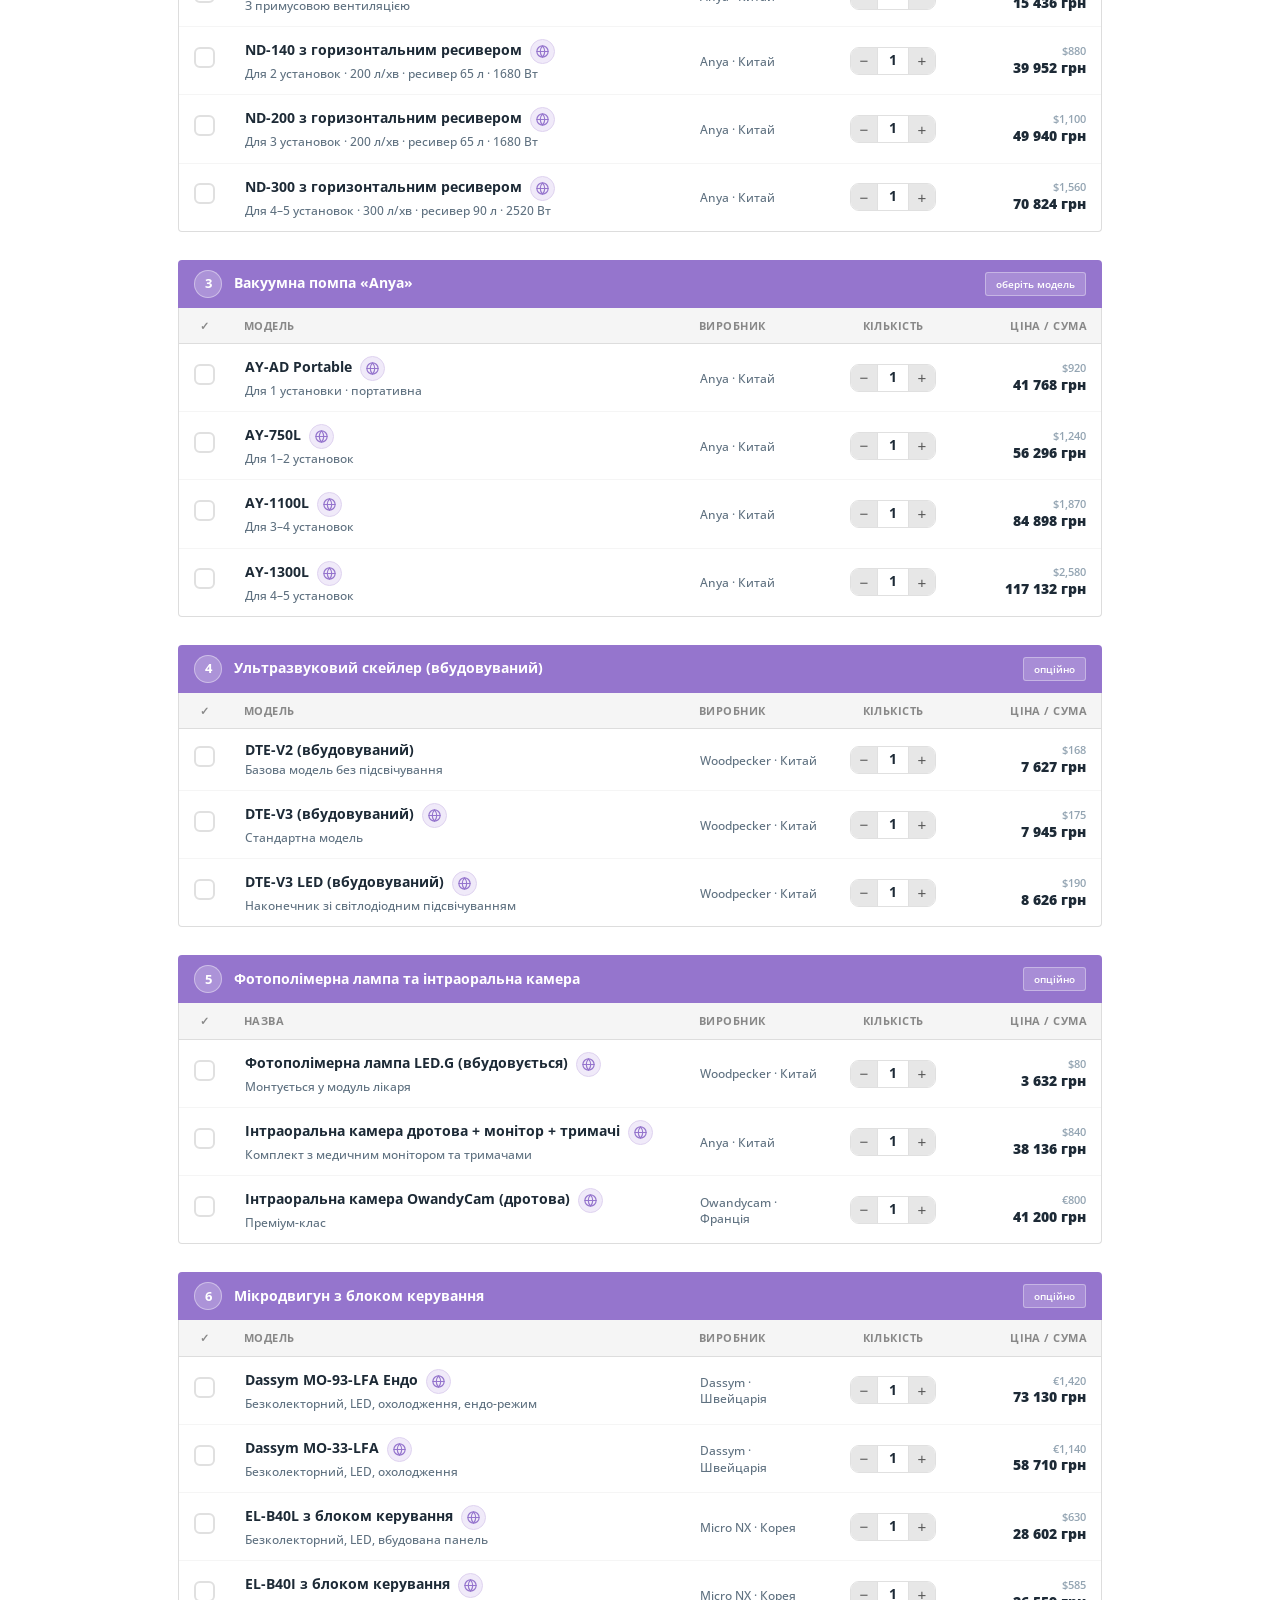
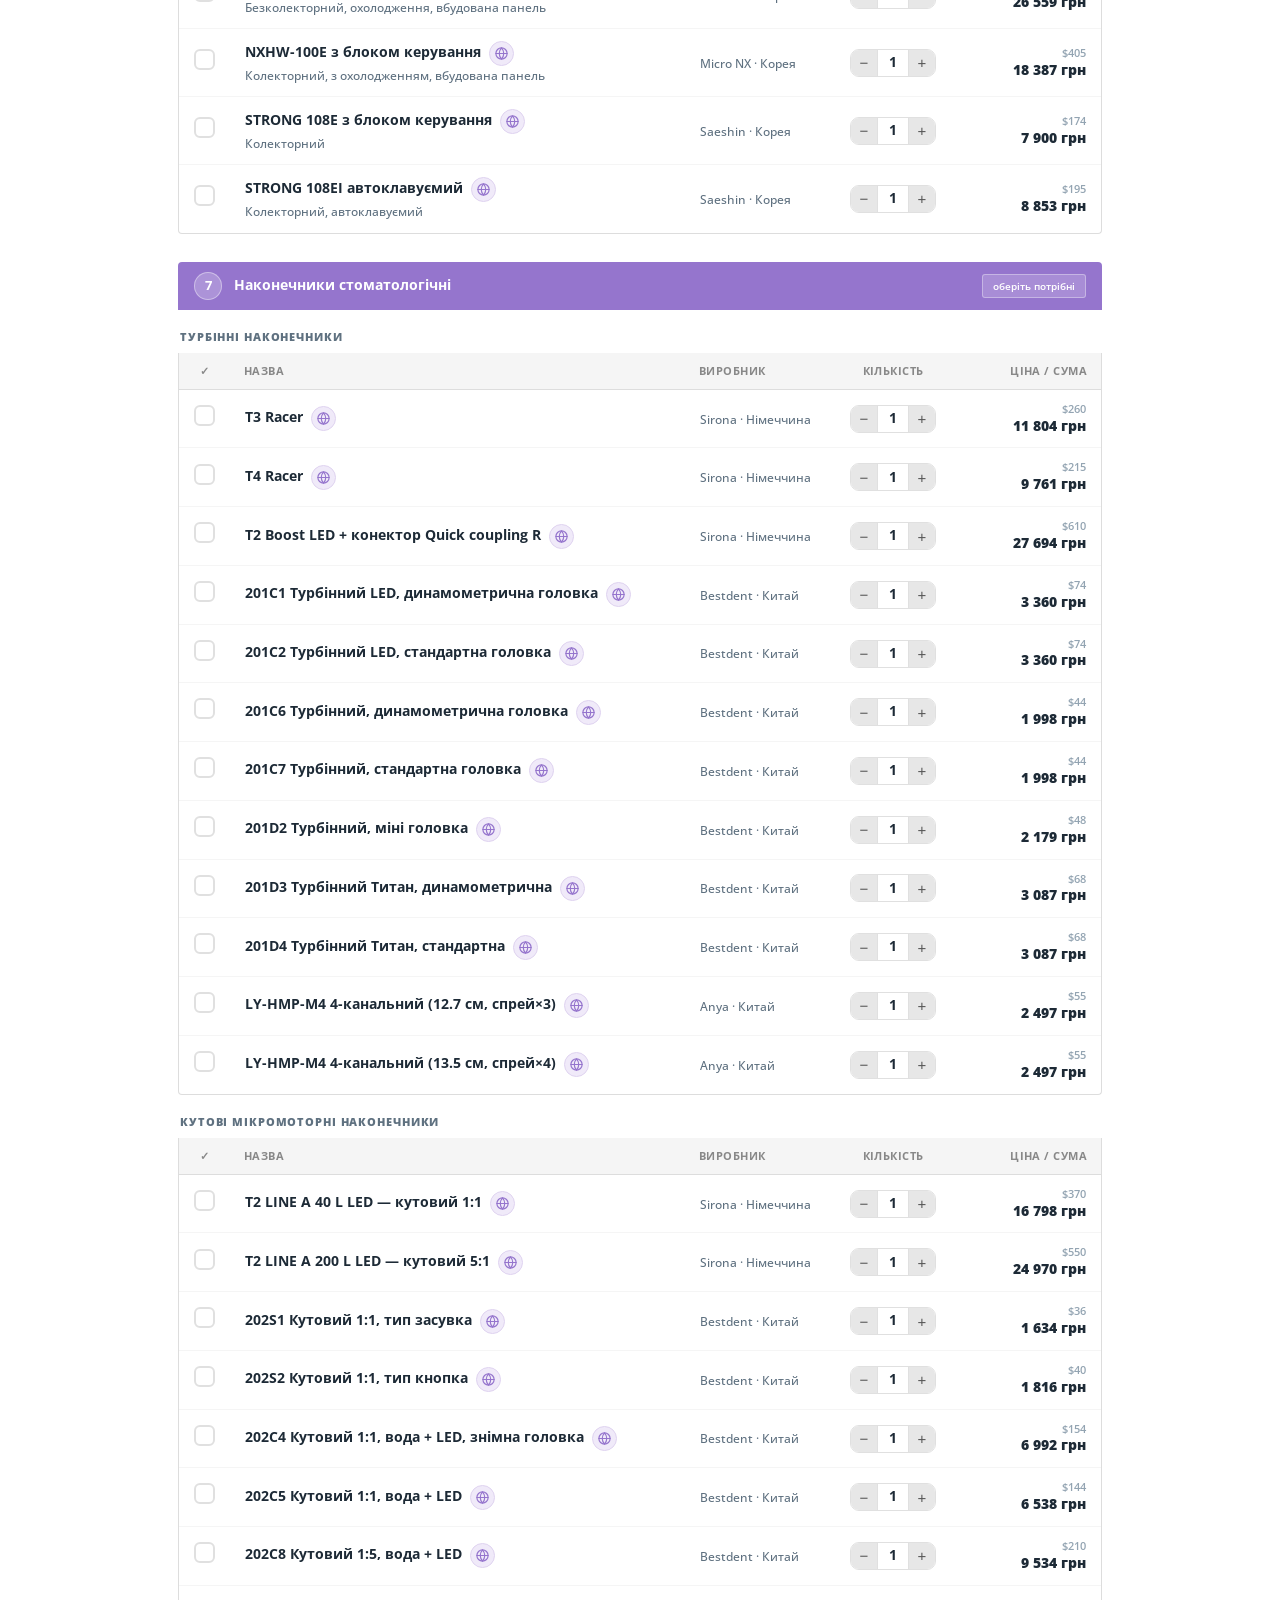
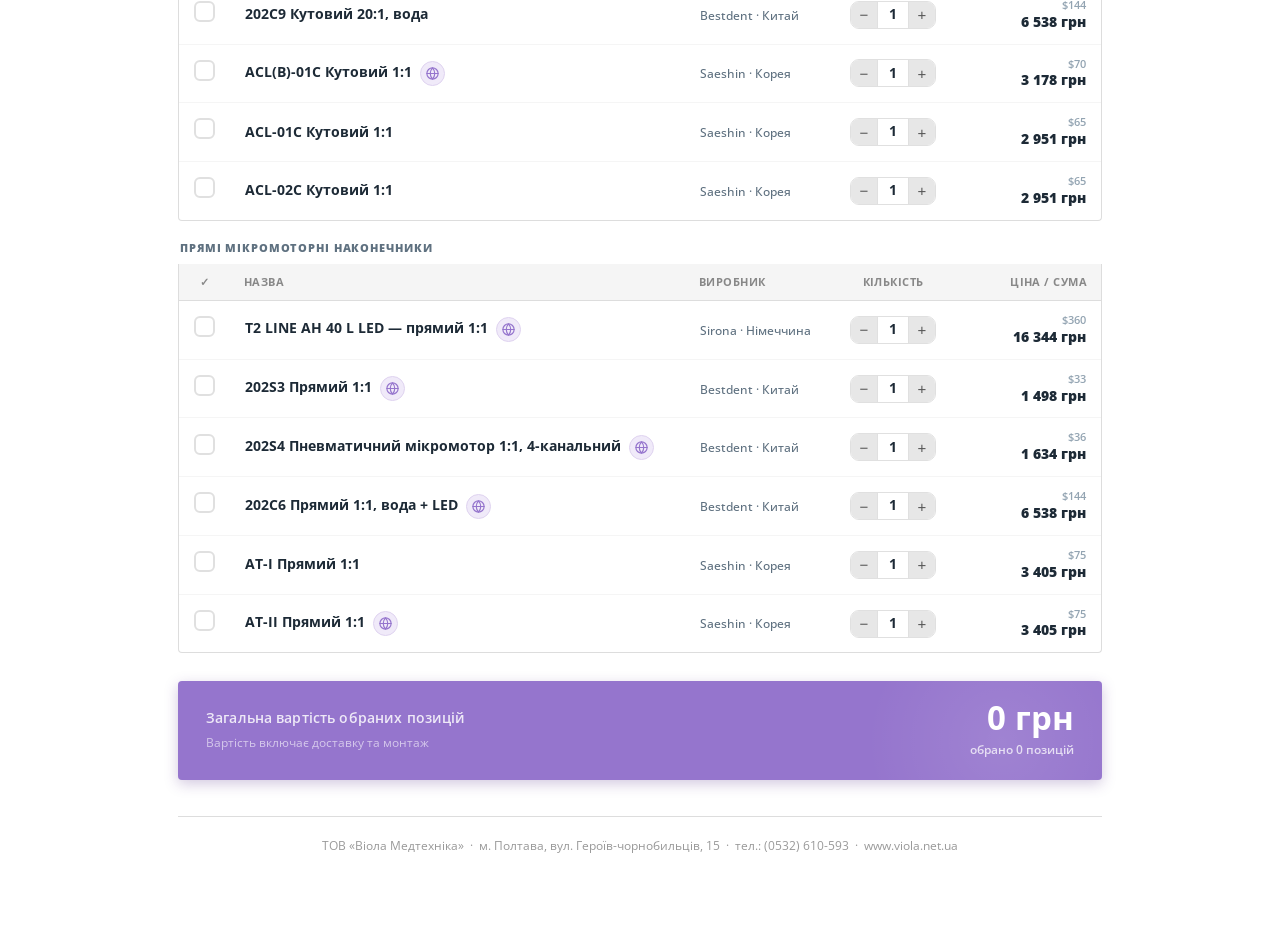
